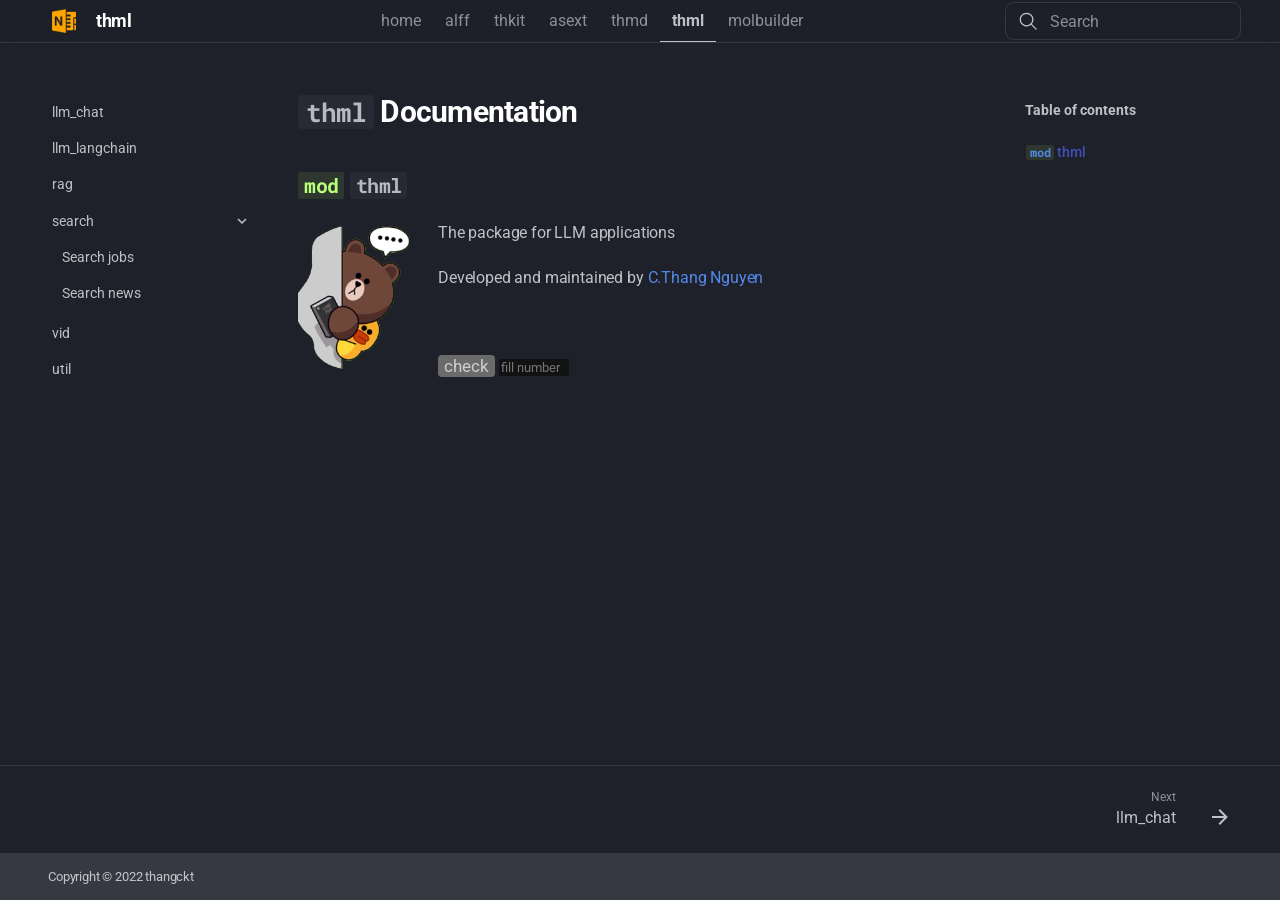
==== index.html @ b6071388 "Update from https://github.com/thangckt/thml/commit/d977ce6142d90b753c284e92c08d084bece132cd" ====
<!doctype html>
<html lang="en" class="no-js">
  <head>
    
      <meta charset="utf-8">
      <meta name="viewport" content="width=device-width,initial-scale=1">
      
      
        <meta name="author" content="C.Thang Nguyen">
      
      
      
      
        <link rel="next" href="llm_chat/">
      
      
        
      
      
      <link rel="icon" href="1images/one-note-128-o.png">
      <meta name="generator" content="mkdocs-1.6.1, mkdocs-materialx-10.1.0">
    
    
      
        <title>About - thml</title>
      
    
    
      <link rel="stylesheet" href="assets/stylesheets/main.faf979de.min.css">
      
        
        <link rel="stylesheet" href="assets/stylesheets/palette.204eaadb.min.css">
      
      


    
    
      
    
    
      
        
        
        <link rel="preconnect" href="https://fonts.gstatic.com" crossorigin>
        <link rel="stylesheet" href="https://fonts.googleapis.com/css?family=Roboto:300,300i,400,400i,700,700i%7CRoboto+Mono:400,400i,700,700i&display=fallback">
        <style>:root{--md-text-font:"Roboto";--md-code-font:"Roboto Mono"}</style>
      
    
    
      <link rel="stylesheet" href="assets/_mkdocstrings.css">
    
      <link rel="stylesheet" href="_extra_theme/css/full_width.css">
    
      <link rel="stylesheet" href="_extra_theme/css/font_size.css">
    
    <script>__md_scope=new URL(".",location),__md_hash=e=>[...e].reduce(((e,_)=>(e<<5)-e+_.charCodeAt(0)),0),__md_get=(e,_=localStorage,t=__md_scope)=>JSON.parse(_.getItem(t.pathname+"."+e)),__md_set=(e,_,t=localStorage,a=__md_scope)=>{try{t.setItem(a.pathname+"."+e,JSON.stringify(_))}catch(e){}}</script>
    
      
  


  
  

<script id="__analytics">function __md_analytics(){function e(){dataLayer.push(arguments)}window.dataLayer=window.dataLayer||[],e("js",new Date),e("config","G-QM7DWGY7ZT"),document.addEventListener("DOMContentLoaded",(function(){document.forms.search&&document.forms.search.query.addEventListener("blur",(function(){this.value&&e("event","search",{search_term:this.value})}));document$.subscribe((function(){var t=document.forms.feedback;if(void 0!==t)for(var a of t.querySelectorAll("[type=submit]"))a.addEventListener("click",(function(a){a.preventDefault();var n=document.location.pathname,d=this.getAttribute("data-md-value");e("event","feedback",{page:n,data:d}),t.firstElementChild.disabled=!0;var r=t.querySelector(".md-feedback__note [data-md-value='"+d+"']");r&&(r.hidden=!1)})),t.hidden=!1})),location$.subscribe((function(t){e("config","G-QM7DWGY7ZT",{page_path:t.pathname})}))}));var t=document.createElement("script");t.async=!0,t.src="https://www.googletagmanager.com/gtag/js?id=G-QM7DWGY7ZT",document.getElementById("__analytics").insertAdjacentElement("afterEnd",t)}</script>
  
    <script>"undefined"!=typeof __md_analytics&&__md_analytics()</script>
  

    
    
  </head>
  
  
  
  
    
    
    
    
    
    <body dir="ltr" data-md-color-scheme="slate" data-md-color-primary="indigo" data-md-color-accent="indigo" data-mx-topbar="glass">
  
    
    <input class="md-toggle" data-md-toggle="drawer" type="checkbox" id="__drawer" autocomplete="off">
    <input class="md-toggle" data-md-toggle="toc" type="checkbox" id="__toc" autocomplete="off">
    <input class="md-toggle" data-md-toggle="search" type="checkbox" id="__search" autocomplete="off">
    <label class="md-overlay" for="__drawer"></label>
    <label class="md-overlay" for="__toc"></label>
    <div data-md-component="skip">
      
        
        <a href="#thml-documentation" class="md-skip">
          Skip to content
        </a>
      
    </div>
    <div data-md-component="announce">
      
    </div>
    
    
      

  

<header class="md-header md-header--shadow" data-md-component="header">
  <nav class="md-header__inner md-grid" aria-label="Header">
    <a href="." title="thml" class="md-header__button md-logo" aria-label="thml" data-md-component="logo">
      
  <img src="1images/one-note-128-o.png" alt="logo">

    </a>
    <label class="md-header__button md-icon" for="__drawer">
      
      <svg xmlns="http://www.w3.org/2000/svg" viewBox="0 0 24 24"><path d="M3 6h18v2H3zm0 5h18v2H3zm0 5h18v2H3z"/></svg>
    </label>
    <div class="md-header__title" data-md-component="header-title">
      <div class="md-header__ellipsis">
        <div class="md-header__topic">
          <span class="md-ellipsis">
            thml
          </span>
        </div>
        <div class="md-header__topic" data-md-component="header-topic">
          <span class="md-ellipsis">
            
              About
            
          </span>
        </div>
      </div>
    </div>
    
      
<nav class="md-tabs" aria-label="Tabs" data-md-component="tabs">
  <div class="md-grid">
    <ul class="md-tabs__list">
      
        
  
  
  
  
    <li class="md-tabs__item">
      <a href="http://thangckt.github.io" class="md-tabs__link">
        
  
  
    
  
  home

      </a>
    </li>
  

      
        
  
  
  
  
    <li class="md-tabs__item">
      <a href="http://thangckt.github.io/alff_doc" class="md-tabs__link">
        
  
  
    
  
  alff

      </a>
    </li>
  

      
        
  
  
  
  
    <li class="md-tabs__item">
      <a href="http://thangckt.github.io/thkit_doc" class="md-tabs__link">
        
  
  
    
  
  thkit

      </a>
    </li>
  

      
        
  
  
  
  
    <li class="md-tabs__item">
      <a href="http://thangckt.github.io/asext" class="md-tabs__link">
        
  
  
    
  
  asext

      </a>
    </li>
  

      
        
  
  
  
  
    <li class="md-tabs__item">
      <a href="http://thangckt.github.io/thmd_doc" class="md-tabs__link">
        
  
  
    
  
  thmd

      </a>
    </li>
  

      
        
  
  
  
    
  
  
    
    
      <li class="md-tabs__item md-tabs__item--active">
        <a href="." class="md-tabs__link">
          
  
  
    
  
  thml

        </a>
      </li>
    
  

      
        
  
  
  
  
    <li class="md-tabs__item">
      <a href="http://thangckt.github.io/molbuilder" class="md-tabs__link">
        
  
  
    
  
  molbuilder

      </a>
    </li>
  

      
    </ul>
  </div>
</nav>
    
    
      
    
    
    
    
      
        
      
      
        <label class="md-header__button md-icon" for="__search">
          
          <svg xmlns="http://www.w3.org/2000/svg" viewBox="0 0 24 24"><path d="M10.25 2a8.25 8.25 0 0 1 6.34 13.53l5.69 5.69a.749.749 0 0 1-.326 1.275.75.75 0 0 1-.734-.215l-5.69-5.69A8.25 8.25 0 1 1 10.25 2M3.5 10.25a6.75 6.75 0 1 0 13.5 0 6.75 6.75 0 0 0-13.5 0"/></svg>
        </label>
        <div class="md-search" data-md-component="search" role="dialog">
  <label class="md-search__overlay" for="__search"></label>
  <div class="md-search__inner" role="search">
    <form class="md-search__form" name="search">
      <input type="text" class="md-search__input" name="query" aria-label="Search" placeholder="Search" autocapitalize="off" autocorrect="off" autocomplete="off" spellcheck="false" data-md-component="search-query" required>
      <label class="md-search__icon md-icon" for="__search">
        
        <svg xmlns="http://www.w3.org/2000/svg" viewBox="0 0 24 24"><path d="M10.25 2a8.25 8.25 0 0 1 6.34 13.53l5.69 5.69a.749.749 0 0 1-.326 1.275.75.75 0 0 1-.734-.215l-5.69-5.69A8.25 8.25 0 1 1 10.25 2M3.5 10.25a6.75 6.75 0 1 0 13.5 0 6.75 6.75 0 0 0-13.5 0"/></svg>
        
        <svg xmlns="http://www.w3.org/2000/svg" viewBox="0 0 24 24"><path d="M20 11v2H8l5.5 5.5-1.42 1.42L4.16 12l7.92-7.92L13.5 5.5 8 11z"/></svg>
      </label>
      <nav class="md-search__options" aria-label="Search">
        
        <button type="reset" class="md-search__icon md-icon" title="Clear" aria-label="Clear" tabindex="-1">
          
          <svg xmlns="http://www.w3.org/2000/svg" viewBox="0 0 24 24"><path d="M19 6.41 17.59 5 12 10.59 6.41 5 5 6.41 10.59 12 5 17.59 6.41 19 12 13.41 17.59 19 19 17.59 13.41 12z"/></svg>
        </button>
      </nav>
      
        <div class="md-search__suggest" data-md-component="search-suggest"></div>
      
    </form>
    <div class="md-search__output">
      <div class="md-search__scrollwrap" tabindex="0">
        <div class="md-search-result" data-md-component="search-result">
          <div class="md-search-result__meta">
            Initializing search
          </div>
          <ol class="md-search-result__list" role="presentation"></ol>
        </div>
      </div>
    </div>
  </div>
</div>
      
    
    
  </nav>
  
</header>
    
    <div class="md-container" data-md-component="container">
      
      
        
      
      <main class="md-main" data-md-component="main">
        <div class="md-main__inner md-grid">
          
            
              
              <div class="md-sidebar md-sidebar--primary" data-md-component="sidebar" data-md-type="navigation" >
                <div class="md-sidebar__scrollwrap">
                  <div class="md-sidebar__inner">
                    


  


<nav class="md-nav md-nav--primary md-nav--lifted" aria-label="Navigation" data-md-level="0">
  <label class="md-nav__title" for="__drawer">
    <a href="." title="thml" class="md-nav__button md-logo" aria-label="thml" data-md-component="logo">
      
  <img src="1images/one-note-128-o.png" alt="logo">

    </a>
    thml
  </label>
  
  <ul class="md-nav__list">
    
      
      
  
  
  
  
    <li class="md-nav__item">
      <a href="http://thangckt.github.io" class="md-nav__link">
        
  
  
  <span class="md-ellipsis">
    
  
    home
  

    
  </span>
  
  

      </a>
    </li>
  

    
      
      
  
  
  
  
    <li class="md-nav__item">
      <a href="http://thangckt.github.io/alff_doc" class="md-nav__link">
        
  
  
  <span class="md-ellipsis">
    
  
    alff
  

    
  </span>
  
  

      </a>
    </li>
  

    
      
      
  
  
  
  
    <li class="md-nav__item">
      <a href="http://thangckt.github.io/thkit_doc" class="md-nav__link">
        
  
  
  <span class="md-ellipsis">
    
  
    thkit
  

    
  </span>
  
  

      </a>
    </li>
  

    
      
      
  
  
  
  
    <li class="md-nav__item">
      <a href="http://thangckt.github.io/asext" class="md-nav__link">
        
  
  
  <span class="md-ellipsis">
    
  
    asext
  

    
  </span>
  
  

      </a>
    </li>
  

    
      
      
  
  
  
  
    <li class="md-nav__item">
      <a href="http://thangckt.github.io/thmd_doc" class="md-nav__link">
        
  
  
  <span class="md-ellipsis">
    
  
    thmd
  

    
  </span>
  
  

      </a>
    </li>
  

    
      
      
  
  
    
  
  
  
    
    
      
        
          
        
      
        
      
        
      
        
      
        
      
        
      
        
      
    
    
    
      
        
        
      
      
    
    
    <li class="md-nav__item md-nav__item--active md-nav__item--section md-nav__item--nested">
      
        
        
        <input class="md-nav__toggle md-toggle " type="checkbox" id="__nav_6" checked>
        
          
          <div class="md-nav__link md-nav__container">
            <a href="." class="md-nav__link md-nav__link--active">
              
  
  
  <span class="md-ellipsis">
    
  
    thml
  

    
  </span>
  
  

            </a>
            
              
              <label class="md-nav__link md-nav__link--active" for="__nav_6" id="__nav_6_label" tabindex="">
                <span class="md-nav__icon md-icon"></span>
              </label>
            
          </div>
        
        <nav class="md-nav" data-md-level="1" aria-labelledby="__nav_6_label" aria-expanded="true">
          <label class="md-nav__title" for="__nav_6">
            <span class="md-nav__icon md-icon"></span>
            
  
    thml
  

          </label>
          <ul class="md-nav__list">
            
              
            
              
                
  
  
  
  
    <li class="md-nav__item">
      <a href="llm_chat/" class="md-nav__link">
        
  
  
  <span class="md-ellipsis">
    
  
    llm_chat
  

    
  </span>
  
  

      </a>
    </li>
  

              
            
              
                
  
  
  
  
    <li class="md-nav__item">
      <a href="llm_langchain/" class="md-nav__link">
        
  
  
  <span class="md-ellipsis">
    
  
    llm_langchain
  

    
  </span>
  
  

      </a>
    </li>
  

              
            
              
                
  
  
  
  
    <li class="md-nav__item">
      <a href="rag/" class="md-nav__link">
        
  
  
  <span class="md-ellipsis">
    
  
    rag
  

    
  </span>
  
  

      </a>
    </li>
  

              
            
              
                
  
  
  
  
    
    
      
        
      
        
      
    
    
    
      
      
    
    
    <li class="md-nav__item md-nav__item--nested">
      
        
        
          
        
        <input class="md-nav__toggle md-toggle md-toggle--indeterminate" type="checkbox" id="__nav_6_5" >
        
          
          <label class="md-nav__link" for="__nav_6_5" id="__nav_6_5_label" tabindex="0">
            
  
  
  <span class="md-ellipsis">
    
  
    search
  

    
  </span>
  
  

            <span class="md-nav__icon md-icon"></span>
          </label>
        
        <nav class="md-nav" data-md-level="2" aria-labelledby="__nav_6_5_label" aria-expanded="false">
          <label class="md-nav__title" for="__nav_6_5">
            <span class="md-nav__icon md-icon"></span>
            
  
    search
  

          </label>
          <ul class="md-nav__list">
            
              
                
  
  
  
  
    <li class="md-nav__item">
      <a href="search_jobs/" class="md-nav__link">
        
  
  
  <span class="md-ellipsis">
    
  
    Search jobs
  

    
  </span>
  
  

      </a>
    </li>
  

              
            
              
                
  
  
  
  
    <li class="md-nav__item">
      <a href="search_news/" class="md-nav__link">
        
  
  
  <span class="md-ellipsis">
    
  
    Search news
  

    
  </span>
  
  

      </a>
    </li>
  

              
            
          </ul>
        </nav>
      
    </li>
  

              
            
              
                
  
  
  
  
    <li class="md-nav__item">
      <a href="vid/" class="md-nav__link">
        
  
  
  <span class="md-ellipsis">
    
  
    vid
  

    
  </span>
  
  

      </a>
    </li>
  

              
            
              
                
  
  
  
  
    <li class="md-nav__item">
      <a href="util/" class="md-nav__link">
        
  
  
  <span class="md-ellipsis">
    
  
    util
  

    
  </span>
  
  

      </a>
    </li>
  

              
            
          </ul>
        </nav>
      
    </li>
  

    
      
      
  
  
  
  
    <li class="md-nav__item">
      <a href="http://thangckt.github.io/molbuilder" class="md-nav__link">
        
  
  
  <span class="md-ellipsis">
    
  
    molbuilder
  

    
  </span>
  
  

      </a>
    </li>
  

    
  </ul>
</nav>
                  </div>
                </div>
              </div>
            
            
              
              <div class="md-sidebar md-sidebar--secondary" data-md-component="sidebar" data-md-type="toc" >
                <div class="md-sidebar__scrollwrap">
                  <div class="md-sidebar__inner">
                    

<nav class="md-nav md-nav--secondary" aria-label="Table of contents">
  
  
  
    
  
  
    <label class="md-nav__title" for="__toc">
      <span class="md-nav__icon md-icon"></span>
      Table of contents
    </label>
    <ul class="md-nav__list" data-md-component="toc">
      
        <li class="md-nav__item">
  <a href="#thml" class="md-nav__link">
    <span class="md-ellipsis">
      
        <code class="doc-symbol doc-symbol-toc doc-symbol-module"></code>&nbsp;thml
      
    </span>
  </a>
  
</li>
      
    </ul>
  
</nav>
                  </div>
                </div>
              </div>
            
          
          
            <div class="md-content" data-md-component="content">
              
              <article class="md-content__inner md-typeset">
                
                  



<h1 id="thml-documentation"><code>thml</code> Documentation<a class="headerlink" href="#thml-documentation" title="Permanent link">¤</a></h1>


<div class="doc doc-object doc-module">



<h2 id="thml" class="doc doc-heading">
<code class="doc-symbol doc-symbol-heading doc-symbol-module"></code>            <code>thml</code>


<a href="#thml" class="headerlink" title="Permanent link">¤</a></h2>

    <div class="doc doc-contents first">

        <p><img src="./1images/bear_line.png" style="float: left; margin-right: 20px" width="120" /></p>
<p>The package for LLM applications</p>
<p>Developed and maintained by <a href="https://thangckt.github.io">C.Thang Nguyen</a></p>

          














<div class="doc doc-children">












  </div>

    </div>

</div><p><br></p>
<!-- Visitor -->
<p><input type="submit" value="check" onclick="showElement()" style="font-size:13pt; border-radius:4px;cursor: pointer;" >
<input type="text" id="secret_number" style="width: 70px" required placeholder="fill number"></p>
<div id="visitor" style="display:none;">
  <p align="center">
    <a href="https://info.flagcounter.com/ucn2"><img src="https://s01.flagcounter.com/count2/ucn2/bg_FFFFFF/txt_000000/border_CCCCCC/columns_4/maxflags_20/viewers_3/labels_1/pageviews_0/flags_0/percent_0/" alt="Flag Counter" border="0"></a>
  </p>
</div>

<script>
  function showElement(){
    var secretNumber = document.getElementById("secret_number").value;
    if (secretNumber == 5) {
      document.getElementById("visitor").style.display = "block";
    }
  }
</script>


  




                
              </article>
            </div>
          
          
<script>var target=document.getElementById(location.hash.slice(1));target&&target.name&&(target.checked=target.name.startsWith("__tabbed_"))</script>
        </div>
          <div class="md-top" data-md-component="top" hidden>
  <div class="md-top__center">
    <button type="button" class="md-top__button md-top__button--main" data-md-action="top">
      
      <svg xmlns="http://www.w3.org/2000/svg" viewBox="0 0 24 24"><path d="M13 20h-2V8l-5.5 5.5-1.42-1.42L12 4.16l7.92 7.92-1.42 1.42L13 8z"/></svg>
      <span>Back to top</span>
    </button>
    
      
      
      <label class="md-top__button md-top__side md-top__side--nav" for="__drawer" >
        <svg xmlns="http://www.w3.org/2000/svg" viewBox="0 0 24 24"><path d="M20 4H4a2 2 0 0 0-2 2v12a2 2 0 0 0 2 2h16a2 2 0 0 0 2-2V6a2 2 0 0 0-2-2m0 14H9V6h11Z"/></svg>
      </label>
    
    
      
      
      <label class="md-top__button md-top__side md-top__side--toc" for="__toc" >
        <svg xmlns="http://www.w3.org/2000/svg" viewBox="0 0 24 24"><path d="M20 4H4a2 2 0 0 0-2 2v12a2 2 0 0 0 2 2h16a2 2 0 0 0 2-2V6a2 2 0 0 0-2-2m-5 14H4V6h11Z"/></svg>
      </label>
    
  </div>
</div>
      </main>
      
        <footer class="md-footer">
  
    
      
      <nav class="md-footer__inner md-grid" aria-label="Footer" >
        
        
          
          <a href="llm_chat/" class="md-footer__link md-footer__link--next" aria-label="Next: llm_chat">
            <div class="md-footer__title">
              <span class="md-footer__direction">
                Next
              </span>
              <div class="md-ellipsis">
                llm_chat
              </div>
            </div>
            <div class="md-footer__button md-icon">
              
              <svg xmlns="http://www.w3.org/2000/svg" viewBox="0 0 24 24"><path d="M4 11v2h12l-5.5 5.5 1.42 1.42L19.84 12l-7.92-7.92L10.5 5.5 16 11z"/></svg>
            </div>
          </a>
        
      </nav>
    
  
  <div class="md-footer-meta md-typeset">
    <div class="md-footer-meta__inner md-grid">
      <div class="md-copyright">
  
    <div class="md-copyright__highlight">
      Copyright &copy; 2022 <a href="https://thangckt.github.io">thangckt</a>
    </div>
  
  
</div>
      
    </div>
  </div>
</footer>
      
    </div>
    <div class="md-dialog" data-md-component="dialog">
      <div class="md-dialog__inner md-typeset"></div>
    </div>
    
    
    
      
      
      <script id="__config" type="application/json">{"annotate": null, "base": ".", "features": ["content.code.annotate", "content.code.copy", "navigation.expand", "navigation.indexes", "navigation.tracking", "navigation.top", "search.suggest", "content.action.edit", "navigation.footer", "toc.follow", "navigation.tabs", "navigation.tabs.sticky", "navigation.tabs.header"], "search": "assets/javascripts/workers/search.7a47a382.min.js", "tags": null, "translations": {"clipboard.copied": "Copied to clipboard", "clipboard.copy": "Copy to clipboard", "search.result.more.one": "1 more on this page", "search.result.more.other": "# more on this page", "search.result.none": "No matching documents", "search.result.one": "1 matching document", "search.result.other": "# matching documents", "search.result.placeholder": "Type to start searching", "search.result.term.missing": "Missing", "select.version": "Select version"}, "version": null}</script>
    
    
      <script src="assets/javascripts/bundle.39a7bf02.min.js"></script>
      
        <script src="1thang_js/page_logVisitor.js"></script>
      
    
  </body>
</html>
---- assets/stylesheets/main.faf979de.min.css ----
@charset "UTF-8";html{-webkit-text-size-adjust:none;-moz-text-size-adjust:none;text-size-adjust:none;box-sizing:border-box}*,:after,:before{box-sizing:inherit}@media (prefers-reduced-motion){*,:after,:before{transition:none!important}}body{margin:0}a,button,input,label{-webkit-tap-highlight-color:transparent}a{color:inherit;text-decoration:none}hr{border:0;box-sizing:initial;display:block;height:.05rem;overflow:visible;padding:0}small{font-size:80%}sub,sup{line-height:1em}img{border-style:none}table{border-collapse:initial;border-spacing:0}td,th{font-weight:400;vertical-align:top}button{background:#0000;border:0;font-family:inherit;font-size:inherit;margin:0;padding:0}input{border:0;outline:none}:root{--md-primary-fg-color:#4051b5;--md-primary-fg-color--transparent:#4051b51a;--md-primary-fg-color--light:#5d6cc0;--md-primary-fg-color--dark:#303fa1;--md-primary-bg-color:#fff;--md-primary-bg-color--light:#ffffffb3;--md-accent-fg-color:#526cfe;--md-accent-fg-color--transparent:#526cfe1a;--md-accent-bg-color:#fff;--md-accent-bg-color--light:#ffffffb3}[data-md-color-scheme]{--mx-topbar-bg:var(--md-default-bg-color--light);--mx-topbar-fg:var(--md-default-fg-color);--mx-topbar-fg-muted:var(--md-default-fg-color--light);--mx-topbar-backdrop-filter:blur(px2rem(8px));--mx-tabs-active-underline:var(--md-default-fg-color);--mx-search-outline:var(--md-default-fg-color--lightest);--mx-search-hover-bg:#0003}[data-mx-topbar=primary]{--mx-topbar-bg:var(--md-primary-fg-color);--mx-topbar-fg:var(--md-primary-bg-color);--mx-topbar-fg-muted:var(--mx-topbar-fg);--mx-topbar-backdrop-filter:none;--mx-tabs-active-underline:#0000;--mx-search-outline:var(--mx-topbar-fg);--mx-search-hover-bg:var(--mx-topbar-fg)}@supports (color:color-mix(in srgb,black,white)){[data-mx-topbar=primary]{--mx-topbar-bg:color-mix(in srgb,var(--md-primary-fg-color) 80%,var(--md-default-bg-color));--mx-topbar-fg-muted:color-mix(in srgb,var(--mx-topbar-fg) 72%,#0000);--mx-search-outline:color-mix(in srgb,var(--mx-topbar-fg) 22%,#0000);--mx-search-hover-bg:color-mix(in srgb,var(--mx-topbar-fg) 16%,#0000)}}[data-mx-topbar=accent]{--mx-topbar-bg:var(--md-accent-fg-color);--mx-topbar-fg:var(--md-accent-bg-color);--mx-topbar-fg-muted:var(--mx-topbar-fg);--mx-topbar-backdrop-filter:none;--mx-tabs-active-underline:#0000;--mx-search-outline:var(--mx-topbar-fg);--mx-search-hover-bg:var(--mx-topbar-fg)}@supports (color:color-mix(in srgb,black,white)){[data-mx-topbar=accent]{--mx-topbar-bg:color-mix(in srgb,var(--md-accent-fg-color) 80%,var(--md-default-bg-color));--mx-topbar-fg-muted:color-mix(in srgb,var(--mx-topbar-fg) 72%,#0000);--mx-search-outline:color-mix(in srgb,var(--mx-topbar-fg) 22%,#0000);--mx-search-hover-bg:color-mix(in srgb,var(--mx-topbar-fg) 16%,#0000)}}[data-md-color-scheme=default]{color-scheme:light}[data-md-color-scheme=default] img[src$="#gh-dark-mode-only"],[data-md-color-scheme=default] img[src$="#only-dark"]{display:none}:root,[data-md-color-scheme=default]{--md-hue:225deg;--md-default-fg-color:#000000de;--md-default-fg-color--light:#0000008c;--md-default-fg-color--lighter:#00000052;--md-default-fg-color--lightest:#0000000d;--md-default-bg-color:#fff;--md-default-bg-color--light:#ffffffb3;--md-default-bg-color--lighter:#ffffff4d;--md-default-bg-color--lightest:#ffffff1f;--md-default-fg-color--quote:#0000001a;--md-code-fg-color:#36464e;--md-code-bg-color:#f5f5f5;--md-code-bg-color--light:#f5f5f5b3;--md-code-bg-color--lighter:#f5f5f54d;--md-code-hl-color:#4287ff;--md-code-hl-color--light:#4287ff1a;--md-code-hl-number-color:#d52a2a;--md-code-hl-special-color:#db1457;--md-code-hl-function-color:#a846b9;--md-code-hl-constant-color:#6e59d9;--md-code-hl-keyword-color:#3f6ec6;--md-code-hl-string-color:#1c7d4d;--md-code-hl-name-color:var(--md-code-fg-color);--md-code-hl-operator-color:var(--md-default-fg-color--light);--md-code-hl-punctuation-color:var(--md-default-fg-color--light);--md-code-hl-comment-color:var(--md-default-fg-color--light);--md-code-hl-generic-color:var(--md-default-fg-color--light);--md-code-hl-variable-color:var(--md-default-fg-color--light);--md-typeset-color:var(--md-default-fg-color);--md-typeset-a-color:var(--md-primary-fg-color);--md-typeset-del-color:#f5503d26;--md-typeset-ins-color:#0bd57026;--md-typeset-kbd-color:#fafafa;--md-typeset-kbd-accent-color:#fff;--md-typeset-kbd-border-color:#b8b8b8;--md-typeset-mark-color:#ffff0080;--md-typeset-table-color:#0000001f;--md-typeset-table-color--light:#0000000f;--md-typeset-table-row-color:#00000008;--md-admonition-fg-color:var(--md-default-fg-color);--md-admonition-bg-color:var(--md-default-bg-color);--md-warning-fg-color:#000000de;--md-warning-bg-color:#ff9;--md-shadow-z1:0 0.1rem 0.3rem #0000000d,0 0 0.05rem #0003;--md-shadow-z2:0 0.2rem 0.5rem #0000001a,0 0 0.05rem #00000040;--md-shadow-z3:0 0.2rem 0.5rem #0003,0 0 0.05rem #00000059;--color-foreground:0 0 0;--color-background:255 255 255;--color-background-subtle:240 240 240;--color-backdrop:255 255 255}.md-icon svg{fill:currentcolor;display:block;height:1.2rem;width:1.2rem}body{-webkit-font-smoothing:antialiased;-moz-osx-font-smoothing:grayscale;--md-text-font-family:var(--md-text-font,_),-apple-system,BlinkMacSystemFont,Helvetica,Arial,sans-serif;--md-code-font-family:var(--md-code-font,_),SFMono-Regular,Consolas,Menlo,monospace}aside,body,input{font-feature-settings:"kern","liga";color:var(--md-typeset-color);font-family:var(--md-text-font-family)}code,kbd,pre{font-feature-settings:"kern";font-family:var(--md-code-font-family)}:root{--md-typeset-table-sort-icon:url('data:image/svg+xml;charset=utf-8,<svg xmlns="http://www.w3.org/2000/svg" viewBox="0 0 24 24"><path d="m18 21-4-4h3V7h-3l4-4 4 4h-3v10h3M2 19v-2h10v2M2 13v-2h7v2M2 7V5h4v2z"/></svg>');--md-typeset-table-sort-icon--asc:url('data:image/svg+xml;charset=utf-8,<svg xmlns="http://www.w3.org/2000/svg" viewBox="0 0 24 24"><path d="M19 17h3l-4 4-4-4h3V3h2M2 17h10v2H2M6 5v2H2V5m0 6h7v2H2z"/></svg>');--md-typeset-table-sort-icon--desc:url('data:image/svg+xml;charset=utf-8,<svg xmlns="http://www.w3.org/2000/svg" viewBox="0 0 24 24"><path d="M19 7h3l-4-4-4 4h3v14h2M2 17h10v2H2M6 5v2H2V5m0 6h7v2H2z"/></svg>');--md-typeset-preview-icon:url('data:image/svg+xml;charset=utf-8,<svg xmlns="http://www.w3.org/2000/svg" viewBox="0 0 24 24"><path d="M11 1.07C7.05 1.56 4 4.92 4 9h7m-7 6a8 8 0 0 0 8 8 8 8 0 0 0 8-8v-4H4m9-9.93V9h7c0-4.08-3.06-7.44-7-7.93"/></svg>')}.md-typeset{-webkit-print-color-adjust:exact;color-adjust:exact;font-size:.8rem;letter-spacing:-.01em;line-height:1.8;overflow-wrap:break-word}@media print{.md-typeset{font-size:.68rem}}.md-typeset blockquote,.md-typeset dl,.md-typeset figure,.md-typeset ol,.md-typeset pre,.md-typeset ul{margin-bottom:1em;margin-top:1em}.md-typeset h1{color:var(--md-default-fg-color);font-size:1.875em;line-height:1.3;margin:0 0 1.25em}.md-typeset h1,.md-typeset h2{font-weight:700;letter-spacing:-.025em}.md-typeset h2{font-size:1.5em;line-height:1.4;margin:1.6em 0 .64em}.md-typeset h3{font-size:1.25em;font-weight:700;letter-spacing:-.01em;line-height:1.5;margin:1.6em 0 .8em}.md-typeset h2+h3{margin-top:.8em}.md-typeset h4{font-weight:700;letter-spacing:-.01em;margin:1em 0}.md-typeset h5,.md-typeset h6{color:var(--md-default-fg-color--light);font-size:.8em;font-weight:700;letter-spacing:-.01em;margin:1.25em 0}.md-typeset h5{text-transform:uppercase}.md-typeset h5 code{text-transform:none}.md-typeset hr{border-bottom:.05rem solid var(--md-default-fg-color--lightest);display:flow-root;margin:1.5em 0}.md-typeset a{color:var(--md-typeset-a-color);word-break:break-word}.md-typeset a,.md-typeset a:before{transition:color 125ms}.md-typeset a:focus,.md-typeset a:hover{color:var(--md-accent-fg-color);text-decoration:underline}.md-typeset a:focus code,.md-typeset a:hover code{background-color:var(--md-accent-fg-color--transparent);color:var(--md-accent-fg-color)}.md-typeset a code{color:var(--md-typeset-a-color)}.md-typeset a.focus-visible{outline-color:var(--md-accent-fg-color);outline-offset:.2rem}.md-typeset code,.md-typeset kbd,.md-typeset pre{color:var(--md-code-fg-color);direction:ltr;font-variant-ligatures:none;transition:background-color 125ms}@media print{.md-typeset code,.md-typeset kbd,.md-typeset pre{white-space:pre-wrap}}.md-typeset code{background-color:var(--md-code-bg-color);border-radius:.2rem;-webkit-box-decoration-break:clone;box-decoration-break:clone;font-size:.85em;padding:0 .2941176471em;transition:color 125ms,background-color 125ms;word-break:break-word}.md-typeset code:not(.focus-visible){-webkit-tap-highlight-color:transparent;outline:none}.md-typeset pre{display:flow-root;line-height:1.4;position:relative}.md-typeset pre>code{border-radius:.4rem;-webkit-box-decoration-break:slice;box-decoration-break:slice;box-shadow:none;display:block;margin:0;outline-color:var(--md-accent-fg-color);overflow:auto;padding:.7720588235em 1.1764705882em;scrollbar-color:var(--md-default-fg-color--lighter) #0000;scrollbar-width:thin;touch-action:auto;word-break:normal}.md-typeset pre>code:hover{scrollbar-color:var(--md-accent-fg-color) #0000}.md-typeset pre>code::-webkit-scrollbar{height:.2rem;width:.2rem}.md-typeset pre>code::-webkit-scrollbar-thumb{background-color:var(--md-default-fg-color--lighter)}.md-typeset pre>code::-webkit-scrollbar-thumb:hover{background-color:var(--md-accent-fg-color)}.md-typeset kbd{border-radius:.2rem;box-shadow:0 0 0 .05rem var(--md-typeset-kbd-border-color),0 .15rem 0 var(--md-typeset-kbd-border-color);color:var(--md-default-fg-color);display:inline-block;font-size:.75em;padding:0 .6666666667em;vertical-align:text-top;word-break:break-word}.md-typeset mark{background-color:var(--md-typeset-mark-color);-webkit-box-decoration-break:clone;box-decoration-break:clone;color:inherit;word-break:break-word}.md-typeset abbr{border-bottom:.05rem dotted var(--md-default-fg-color--light);cursor:help;text-decoration:none}.md-typeset [data-preview]{position:relative}[dir=ltr] .md-typeset [data-preview]:after{margin-left:.125em}[dir=rtl] .md-typeset [data-preview]:after{margin-right:.125em}.md-typeset [data-preview]:after{background-color:currentcolor;content:"";display:inline-block;height:.8em;-webkit-mask-image:var(--md-typeset-preview-icon);mask-image:var(--md-typeset-preview-icon);-webkit-mask-repeat:no-repeat;mask-repeat:no-repeat;-webkit-mask-size:contain;mask-size:contain;transition:background-color 125ms;vertical-align:text-top;width:.8em}.md-typeset small{opacity:.75}[dir=ltr] .md-typeset sub,[dir=ltr] .md-typeset sup{margin-left:.078125em}[dir=rtl] .md-typeset sub,[dir=rtl] .md-typeset sup{margin-right:.078125em}[dir=ltr] .md-typeset blockquote{padding-left:.6rem}[dir=rtl] .md-typeset blockquote{padding-right:.6rem}[dir=ltr] .md-typeset blockquote{border-left:.2rem solid var(--md-default-fg-color--quote)}[dir=rtl] .md-typeset blockquote{border-right:.2rem solid var(--md-default-fg-color--quote)}.md-typeset blockquote{color:var(--md-default-fg-color--light);font-size:.7rem;margin-left:0;margin-right:0}.md-typeset ul{list-style-type:disc}.md-typeset ul[type]{list-style-type:revert-layer}[dir=ltr] .md-typeset ol,[dir=ltr] .md-typeset ul{margin-left:.625em}[dir=rtl] .md-typeset ol,[dir=rtl] .md-typeset ul{margin-right:.625em}.md-typeset ol,.md-typeset ul{padding:0}.md-typeset ol:not([hidden]),.md-typeset ul:not([hidden]){display:flow-root}.md-typeset ol ol,.md-typeset ul ol{list-style-type:lower-alpha}.md-typeset ol ol ol,.md-typeset ul ol ol{list-style-type:lower-roman}.md-typeset ol ol ol ol,.md-typeset ul ol ol ol{list-style-type:upper-alpha}.md-typeset ol ol ol ol ol,.md-typeset ul ol ol ol ol{list-style-type:upper-roman}.md-typeset ol[type],.md-typeset ul[type]{list-style-type:revert-layer}[dir=ltr] .md-typeset ol li,[dir=ltr] .md-typeset ul li{margin-left:1.25em}[dir=rtl] .md-typeset ol li,[dir=rtl] .md-typeset ul li{margin-right:1.25em}.md-typeset ol li,.md-typeset ul li{margin-bottom:.5em}.md-typeset ol li blockquote,.md-typeset ol li p,.md-typeset ul li blockquote,.md-typeset ul li p{margin:.5em 0}.md-typeset ol li:last-child,.md-typeset ul li:last-child{margin-bottom:0}[dir=ltr] .md-typeset ol li ol,[dir=ltr] .md-typeset ol li ul,[dir=ltr] .md-typeset ul li ol,[dir=ltr] .md-typeset ul li ul{margin-left:.625em}[dir=rtl] .md-typeset ol li ol,[dir=rtl] .md-typeset ol li ul,[dir=rtl] .md-typeset ul li ol,[dir=rtl] .md-typeset ul li ul{margin-right:.625em}.md-typeset ol li ol,.md-typeset ol li ul,.md-typeset ul li ol,.md-typeset ul li ul{margin-bottom:.5em;margin-top:.5em}[dir=ltr] .md-typeset dd{margin-left:1.875em}[dir=rtl] .md-typeset dd{margin-right:1.875em}.md-typeset dd{margin-bottom:1.5em;margin-top:1em}.md-typeset img,.md-typeset svg,.md-typeset video{height:auto;max-width:100%}.md-typeset img[align=left]{margin:1em 1em 1em 0}.md-typeset img[align=right]{margin:1em 0 1em 1em}.md-typeset img[align]:only-child{margin-top:0}.md-typeset figure{display:flow-root;margin:1em auto;max-width:100%;text-align:center;width:fit-content}.md-typeset figure img{display:block;margin:0 auto}.md-typeset figcaption{font-style:italic;margin:1em auto;max-width:24rem}.md-typeset iframe{max-width:100%}.md-typeset table:not([class]){background-color:var(--md-default-bg-color);border:.05rem solid var(--md-typeset-table-color);border-radius:.1rem;display:inline-block;font-size:.64rem;max-width:100%;overflow:auto;touch-action:auto}@media print{.md-typeset table:not([class]){display:table}}.md-typeset table:not([class])+*{margin-top:1.5em}.md-typeset table:not([class]) td>:first-child,.md-typeset table:not([class]) th>:first-child{margin-top:0}.md-typeset table:not([class]) td>:last-child,.md-typeset table:not([class]) th>:last-child{margin-bottom:0}.md-typeset table:not([class]) td:not([align]),.md-typeset table:not([class]) th:not([align]){text-align:left}[dir=rtl] .md-typeset table:not([class]) td:not([align]),[dir=rtl] .md-typeset table:not([class]) th:not([align]){text-align:right}.md-typeset table:not([class]) th{font-weight:700;min-width:5rem;padding:.9375em 1.25em;vertical-align:top}.md-typeset table:not([class]) td{border-top:.05rem solid var(--md-typeset-table-color);padding:.9375em 1.25em;vertical-align:top}.md-typeset table:not([class]) tbody tr{transition:background-color 125ms}.md-typeset table:not([class]) tbody tr:nth-of-type(odd){background-color:var(--md-typeset-table-row-color)}.md-typeset table:not([class]) tbody tr:hover{background-color:var(--md-typeset-table-color--light);box-shadow:0 .05rem 0 var(--md-default-bg-color) inset}.md-typeset table:not([class]) a{word-break:normal}.md-typeset table th[role=columnheader]{cursor:pointer}[dir=ltr] .md-typeset table th[role=columnheader]:after{margin-left:.5em}[dir=rtl] .md-typeset table th[role=columnheader]:after{margin-right:.5em}.md-typeset table th[role=columnheader]:after{content:"";display:inline-block;height:1.2em;-webkit-mask-image:var(--md-typeset-table-sort-icon);mask-image:var(--md-typeset-table-sort-icon);-webkit-mask-repeat:no-repeat;mask-repeat:no-repeat;-webkit-mask-size:contain;mask-size:contain;transition:background-color 125ms;vertical-align:text-bottom;width:1.2em}.md-typeset table th[role=columnheader]:hover:after{background-color:var(--md-default-fg-color--lighter)}.md-typeset table th[role=columnheader][aria-sort=ascending]:after{background-color:var(--md-default-fg-color--light);-webkit-mask-image:var(--md-typeset-table-sort-icon--asc);mask-image:var(--md-typeset-table-sort-icon--asc)}.md-typeset table th[role=columnheader][aria-sort=descending]:after{background-color:var(--md-default-fg-color--light);-webkit-mask-image:var(--md-typeset-table-sort-icon--desc);mask-image:var(--md-typeset-table-sort-icon--desc)}.md-typeset__scrollwrap{margin:1em -.8rem;overflow-x:auto;touch-action:auto}.md-typeset__table{display:inline-block;margin-bottom:.5em;padding:0 .8rem}@media print{.md-typeset__table{display:block}}html .md-typeset__table table{display:table;margin:0;overflow:hidden;width:100%}@media screen and (max-width:44.984375em){.md-content__inner>pre{margin:1em -.8rem}.md-content__inner>pre code{border-radius:0}}.md-typeset .md-author{border-radius:100%;display:block;flex-shrink:0;height:1.6rem;overflow:hidden;position:relative;transition:color 125ms,transform 125ms;width:1.6rem}.md-typeset .md-author img{display:block}.md-typeset .md-author--more{background:var(--md-default-fg-color--lightest);color:var(--md-default-fg-color--lighter);font-size:.6rem;font-weight:700;line-height:1.6rem;text-align:center}.md-typeset .md-author--long{height:2.4rem;width:2.4rem}.md-typeset a.md-author{transform:scale(1)}.md-typeset a.md-author img{border-radius:100%;filter:grayscale(100%) opacity(75%);transition:filter 125ms}.md-typeset a.md-author:focus,.md-typeset a.md-author:hover{transform:scale(1.1);z-index:1}.md-typeset a.md-author:focus img,.md-typeset a.md-author:hover img{filter:grayscale(0)}.md-banner{background-color:var(--md-accent-fg-color--transparent);color:var(--md-default-fg-color);overflow:auto}@media print{.md-banner{display:none}}.md-banner--warning{background-color:var(--md-warning-bg-color);color:var(--md-warning-fg-color)}.md-banner__inner{font-size:.7rem;margin:.6rem auto;padding:0 .8rem}[dir=ltr] .md-banner__button{float:right}[dir=rtl] .md-banner__button{float:left}.md-banner__button{color:inherit;cursor:pointer;transition:opacity .25s}.no-js .md-banner__button{display:none}.md-banner__button:hover{opacity:.7}html{font-size:125%;height:100%;overflow-x:hidden}@media screen and (min-width:100em){html{font-size:137.5%}}@media screen and (min-width:125em){html{font-size:150%}}body{background-color:var(--md-default-bg-color);display:flex;flex-direction:column;font-size:.5rem;min-height:100dvh;position:relative;width:100%}@media print{body{display:block}}@media screen and (max-width:59.984375em){body[data-md-scrolllock]{position:fixed}}@media (hover:none) and (pointer:coarse){.md-search__scrollwrap,.md-sidebar__scrollwrap{overscroll-behavior:contain}}.md-grid{margin-left:auto;margin-right:auto;max-width:61rem}.md-container{display:flex;flex-direction:column;flex-grow:1}@media print{.md-container{display:block}}.md-main{flex-grow:1}.md-main__inner{display:flex;height:100%;margin-top:1.5rem}.md-ellipsis{overflow:hidden;text-overflow:ellipsis}.md-toggle{display:none}.md-option{height:0;opacity:0;position:absolute;width:0}.md-option:checked+label:not([hidden]){display:block}.md-option.focus-visible+label{outline-color:var(--md-accent-fg-color);outline-style:auto}.md-skip{background-color:var(--md-default-fg-color);border-radius:.1rem;color:var(--md-default-bg-color);font-size:.64rem;margin:.5rem;opacity:0;outline-color:var(--md-accent-fg-color);padding:.3rem .5rem;position:fixed;transform:translateY(.4rem);z-index:-1}.md-skip:focus{opacity:1;transform:translateY(0);transition:transform .25s cubic-bezier(.4,0,.2,1),opacity 175ms 75ms;z-index:10}@page{margin:25mm}:root{--md-clipboard-icon:url('data:image/svg+xml;charset=utf-8,<svg xmlns="http://www.w3.org/2000/svg" viewBox="0 0 24 24"><path d="M19 21H8V7h11m0-2H8a2 2 0 0 0-2 2v14a2 2 0 0 0 2 2h11a2 2 0 0 0 2-2V7a2 2 0 0 0-2-2m-3-4H4a2 2 0 0 0-2 2v14h2V3h12z"/></svg>')}.md-clipboard{border-radius:.4rem;color:var(--md-default-fg-color--lightest);cursor:pointer;height:1.5em;outline-color:var(--md-accent-fg-color);outline-offset:.1rem;transition:color .25s;width:1.5em;z-index:1}@media print{.md-clipboard{display:none}}.md-clipboard:not(.focus-visible){-webkit-tap-highlight-color:transparent;outline:none}:hover>.md-clipboard{color:var(--md-default-fg-color--light)}.md-clipboard:focus,.md-clipboard:hover{color:var(--md-accent-fg-color)}.md-clipboard:after{background-color:currentcolor;content:"";display:block;height:1.125em;margin:0 auto;-webkit-mask-image:var(--md-clipboard-icon);mask-image:var(--md-clipboard-icon);-webkit-mask-position:center;mask-position:center;-webkit-mask-repeat:no-repeat;mask-repeat:no-repeat;-webkit-mask-size:contain;mask-size:contain;width:1.125em}.md-clipboard--inline{cursor:pointer}.md-clipboard--inline code{transition:color .25s,background-color .25s}.md-clipboard--inline:focus code,.md-clipboard--inline:hover code{background-color:var(--md-accent-fg-color--transparent);color:var(--md-accent-fg-color)}:root{--md-code-select-icon:url('data:image/svg+xml;charset=utf-8,<svg xmlns="http://www.w3.org/2000/svg" viewBox="0 0 24 24"><path d="M19 19h-4v2h4c1.1 0 2-.9 2-2v-4h-2m0-12h-4v2h4v4h2V5c0-1.1-.9-2-2-2M5 5h4V3H5c-1.1 0-2 .9-2 2v4h2m0 6H3v4c0 1.1.9 2 2 2h4v-2H5zm2-4h2v2H7zm4 0h2v2h-2zm4 0h2v2h-2zM7 7h2v2H7zm4 0h2v2h-2zm4 0h2v2h-2zm-8 8h2v2H7zm4 0h2v2h-2zm4 0h2v2h-2z"/></svg>');--md-code-copy-icon:url('data:image/svg+xml;charset=utf-8,<svg xmlns="http://www.w3.org/2000/svg" viewBox="0 0 24 24"><path d="M19 21H8V7h11m0-2H8a2 2 0 0 0-2 2v14a2 2 0 0 0 2 2h11a2 2 0 0 0 2-2V7a2 2 0 0 0-2-2m-3-4H4a2 2 0 0 0-2 2v14h2V3h12z"/></svg>')}.md-typeset .md-code__content{display:grid}.md-code__nav{background-color:var(--md-code-bg-color--lighter);border-radius:.4rem;display:flex;gap:.2rem;padding:.2rem;position:absolute;right:.25em;top:.25em;transition:background-color .25s;z-index:1}:hover>.md-code__nav{background-color:var(--md-code-bg-color--light)}.md-code__button{color:var(--md-default-fg-color--lightest);cursor:pointer;display:block;height:1.5em;outline-color:var(--md-accent-fg-color);outline-offset:.1rem;transition:color .25s;width:1.5em}:hover>*>.md-code__button{color:var(--md-default-fg-color--light)}.md-code__button.focus-visible,.md-code__button:hover{color:var(--md-accent-fg-color)}.md-code__button--active{color:var(--md-default-fg-color)!important}.md-code__button:after{background-color:currentcolor;content:"";display:block;height:1.125em;margin:0 auto;-webkit-mask-position:center;mask-position:center;-webkit-mask-repeat:no-repeat;mask-repeat:no-repeat;-webkit-mask-size:contain;mask-size:contain;width:1.125em}.md-code__button[data-md-type=select]:after{-webkit-mask-image:var(--md-code-select-icon);mask-image:var(--md-code-select-icon)}.md-code__button[data-md-type=copy]:after{-webkit-mask-image:var(--md-code-copy-icon);mask-image:var(--md-code-copy-icon)}@keyframes consent{0%{opacity:0;transform:translateY(100%)}to{opacity:1;transform:translateY(0)}}@keyframes overlay{0%{opacity:0}to{opacity:1}}.md-consent__overlay{animation:overlay .35s both;-webkit-backdrop-filter:blur(.2rem);backdrop-filter:blur(.2rem);background-color:var(--md-default-bg-color--light);height:100%;opacity:1;position:fixed;top:0;width:100%;z-index:5}.md-consent__inner{bottom:0;display:flex;justify-content:center;max-height:100%;padding:0;position:fixed;width:100%;z-index:5}.md-consent__form{animation:consent .5s cubic-bezier(.1,.7,.1,1) both;background-color:var(--md-default-bg-color);border:0;border-radius:.8rem;box-shadow:var(--md-shadow-z3);margin:.4rem;overflow:auto;padding-left:1.2rem;padding-right:1.2rem}.md-consent__settings{display:none;margin:1em 0}input:checked+.md-consent__settings{display:block}.md-consent__controls{line-height:1.2;margin-bottom:.8rem}.md-typeset .md-consent__controls .md-button{display:inline}@media screen and (max-width:44.984375em){.md-typeset .md-consent__controls .md-button{display:block;margin-top:.4rem;text-align:center;width:100%}}.md-consent label{cursor:pointer}.md-content{flex-grow:1;min-width:0}.md-content__inner{margin:0 .8rem 1.2rem;padding-top:.6rem}@media screen and (min-width:76.25em){[dir=ltr] .md-sidebar--primary:not([hidden])~.md-content>.md-content__inner{margin-left:1.2rem}[dir=ltr] .md-sidebar--secondary:not([hidden])~.md-content>.md-content__inner,[dir=rtl] .md-sidebar--primary:not([hidden])~.md-content>.md-content__inner{margin-right:1.2rem}[dir=rtl] .md-sidebar--secondary:not([hidden])~.md-content>.md-content__inner{margin-left:1.2rem}}.md-content__inner:before{content:"";display:block;height:.4rem}.md-content__inner>:last-child{margin-bottom:0}[dir=ltr] .md-content__button{float:right}[dir=rtl] .md-content__button{float:left}[dir=ltr] .md-content__button{margin-left:.4rem}[dir=rtl] .md-content__button{margin-right:.4rem}.md-content__button{background-color:var(--md-default-fg-color--lightest);border-radius:.4rem;display:flex;margin-top:.2rem;padding:.3rem}@media print{.md-content__button{display:none}}.md-typeset .md-content__button{color:var(--md-default-fg-color);transition:color .25s,background-color .25s}.md-typeset .md-content__button svg{opacity:.5;transition:opacity .25s}.md-typeset .md-content__button:focus,.md-typeset .md-content__button:hover{background-color:var(--md-accent-fg-color--transparent);color:var(--md-accent-fg-color)}.md-typeset .md-content__button:focus svg,.md-typeset .md-content__button:hover svg{opacity:1}.md-content__button svg{height:.9rem;width:.9rem}[dir=rtl] .md-content__button svg{transform:scaleX(-1)}.md-content__button svg.lucide{fill:#0000;stroke:currentcolor}[dir=ltr] .md-dialog{right:.8rem}[dir=rtl] .md-dialog{left:.8rem}.md-dialog{background-color:var(--md-accent-fg-color);border-radius:1.2rem;bottom:.8rem;box-shadow:var(--md-shadow-z3);min-width:11.1rem;opacity:0;padding:.4rem 1.2rem;pointer-events:none;position:fixed;transform:translateY(100%);transition:transform 0ms .4s,opacity .4s;z-index:4}@media print{.md-dialog{display:none}}.md-dialog--active{opacity:1;pointer-events:auto;transform:translateY(0);transition:transform .4s cubic-bezier(.075,.85,.175,1),opacity .4s}.md-dialog__inner{color:var(--md-default-bg-color);font-size:.7rem}.md-feedback{margin:2em 0 1em;text-align:center}.md-feedback fieldset{border:none;margin:0;padding:0}.md-feedback__title{font-weight:700;margin:1em auto}.md-feedback__inner{position:relative}.md-feedback__list{display:flex;flex-wrap:wrap;place-content:baseline center;position:relative}.md-feedback__list:hover .md-icon:not(:disabled){color:var(--md-default-fg-color--lighter)}:disabled .md-feedback__list{min-height:1.8rem}.md-feedback__icon{color:var(--md-default-fg-color--light);cursor:pointer;flex-shrink:0;margin:0 .1rem;transition:color 125ms}.md-feedback__icon:not(:disabled).md-icon:hover{color:var(--md-accent-fg-color)}.md-feedback__icon:disabled{color:var(--md-default-fg-color--lightest);pointer-events:none}.md-feedback__note{opacity:0;position:relative;transform:translateY(.4rem);transition:transform .4s cubic-bezier(.1,.7,.1,1),opacity .15s}.md-feedback__note>*{margin:0 auto;max-width:16rem}:disabled .md-feedback__note{opacity:1;transform:translateY(0)}@media print{.md-feedback{display:none}}.md-footer{background-color:var(--md-default-bg-color);border-top:.05rem solid var(--md-default-fg-color--lightest);color:var(--md-default-fg-color)}@media print{.md-footer{display:none}}.md-footer__inner{justify-content:space-between;overflow:auto;padding:.2rem}.md-footer__inner:not([hidden]){display:flex}.md-footer__link{align-items:end;display:flex;flex-grow:0.01;margin-bottom:.4rem;margin-top:1rem;max-width:100%;outline-color:var(--md-accent-fg-color);overflow:hidden;transition:opacity .25s}.md-footer__link:focus,.md-footer__link:hover{opacity:.7}[dir=rtl] .md-footer__link svg{transform:scaleX(-1)}@media screen and (max-width:44.984375em){.md-footer__link--prev{flex-shrink:0}.md-footer__link--prev .md-footer__title{display:none}}[dir=ltr] .md-footer__link--next{margin-left:auto}[dir=rtl] .md-footer__link--next{margin-right:auto}.md-footer__link--next{text-align:right}[dir=rtl] .md-footer__link--next{text-align:left}.md-footer__title{flex-grow:1;font-size:.8rem;margin-bottom:.7rem;max-width:calc(100% - 2.4rem);padding:0 1rem;white-space:nowrap}.md-footer__button{margin:.2rem;padding:.4rem}.md-footer__direction{display:block;font-size:.6rem;margin-bottom:.2rem;opacity:.7}.md-footer-meta{background-color:var(--md-default-fg-color--lightest)}.md-footer-meta__inner{display:flex;flex-wrap:wrap;justify-content:space-between;padding:.2rem}html .md-footer-meta.md-typeset a:not(:focus,:hover){color:var(--md-default-fg-color)}.md-copyright{color:var(--md-default-fg-color--light);font-size:.64rem;margin:auto .6rem;padding:.4rem 0;width:100%}@media screen and (min-width:45em){.md-copyright{width:auto}}.md-copyright__highlight{color:var(--md-default-fg-color)}.md-social{display:inline-flex;gap:.2rem;margin:0 .4rem;padding:.2rem 0 .6rem}@media screen and (min-width:45em){.md-social{padding:.6rem 0}}.md-social__link{display:inline-block;height:1.6rem;text-align:center;width:1.6rem}.md-social__link:before{line-height:1.9}.md-social__link svg{fill:currentcolor;max-height:.8rem;vertical-align:-25%}.md-typeset .md-button{background-color:var(--md-default-fg-color--lightest);border-radius:1.2rem;color:var(--md-default-fg-color--light);cursor:pointer;display:inline-block;font-weight:700;padding:.625em 2em;text-decoration:none;transition:color 125ms,background-color 125ms,opacity 125ms}.md-typeset .md-button.focus-visible{outline-offset:0}.md-typeset .md-button:focus,.md-typeset .md-button:hover{color:var(--md-default-fg-color--light);opacity:.8}.md-typeset .md-button--primary{background-color:var(--md-primary-fg-color);color:var(--md-primary-bg-color)}.md-typeset .md-button--primary:focus,.md-typeset .md-button--primary:hover{color:var(--md-primary-bg-color);opacity:.8}[dir=ltr] .md-typeset .md-input{border-top-left-radius:.1rem}[dir=ltr] .md-typeset .md-input,[dir=rtl] .md-typeset .md-input{border-top-right-radius:.1rem}[dir=rtl] .md-typeset .md-input{border-top-left-radius:.1rem}.md-typeset .md-input{border-bottom:.1rem solid var(--md-default-fg-color--lighter);box-shadow:var(--md-shadow-z1);font-size:.8rem;height:1.8rem;padding:0 .6rem;transition:border .25s,box-shadow .25s}.md-typeset .md-input:focus,.md-typeset .md-input:hover{border-bottom-color:var(--md-accent-fg-color);box-shadow:var(--md-shadow-z2)}.md-typeset .md-input--stretch{width:100%}.md-header{-webkit-backdrop-filter:blur(.4rem);backdrop-filter:blur(.4rem);background-color:var(--mx-topbar-bg);color:var(--mx-topbar-fg);display:block;left:0;position:sticky;right:0;top:0;z-index:4}@media print{.md-header{display:none}}.md-header[hidden]{transform:translateY(-100%);transition:transform .25s cubic-bezier(.8,0,.6,1)}.md-header--shadow{box-shadow:0 .05rem 0 var(--md-default-fg-color--lightest);transition:transform .25s cubic-bezier(.1,.7,.1,1)}.md-header__inner{align-items:center;display:flex;padding:0 .4rem}.md-header__button{color:currentcolor;cursor:pointer;margin:.2rem;outline-color:var(--md-accent-fg-color);padding:.4rem;position:relative;transition:opacity .25s;vertical-align:middle;z-index:1}.md-header__button:hover{opacity:.7}.md-header__button:not([hidden]){display:inline-block}.md-header__button:not(.focus-visible){-webkit-tap-highlight-color:transparent;outline:none}.md-header__button.md-logo{margin:.2rem;padding:.4rem}@media screen and (max-width:76.234375em){.md-header__button.md-logo{display:none}}.md-header__button.md-logo img,.md-header__button.md-logo svg{fill:currentcolor;display:block;height:1.2rem;width:auto}.md-header__button.md-logo img.lucide,.md-header__button.md-logo svg.lucide{fill:#0000;stroke:currentcolor}@media screen and (min-width:60em){.md-header__button[for=__search]{display:none}}.no-js .md-header__button[for=__search]{display:none}[dir=rtl] .md-header__button[for=__search] svg{transform:scaleX(-1)}@media screen and (min-width:76.25em){.md-header__button[for=__drawer]{display:none}}.md-header__topic{display:flex;max-width:100%;position:absolute;transition:transform .4s cubic-bezier(.1,.7,.1,1),opacity .15s;white-space:nowrap}.md-header__topic+.md-header__topic{opacity:0;pointer-events:none;transform:translateX(1.25rem);transition:transform .4s cubic-bezier(1,.7,.1,.1),opacity .15s;z-index:-1}[dir=rtl] .md-header__topic+.md-header__topic{transform:translateX(-1.25rem)}.md-header__topic:first-child{font-weight:700}.md-header__title{flex-grow:1;font-size:.9rem;height:2.4rem;letter-spacing:-.025em;line-height:2.4rem;margin-left:.4rem;margin-right:.4rem;width:14rem}.md-header__title--active .md-header__topic{opacity:0;pointer-events:none;transform:translateX(-1.25rem);transition:transform .4s cubic-bezier(1,.7,.1,.1),opacity .15s;z-index:-1}[dir=rtl] .md-header__title--active .md-header__topic{transform:translateX(1.25rem)}.md-header__title--active .md-header__topic+.md-header__topic{opacity:1;pointer-events:auto;transform:translateX(0);transition:transform .4s cubic-bezier(.1,.7,.1,1),opacity .15s;z-index:0}.md-header__title>.md-header__ellipsis{height:100%;position:relative;width:100%}.md-header__option{display:flex;flex-shrink:0;max-width:100%;white-space:nowrap}.md-header__option>input{bottom:0}.md-header__source{display:none}@media screen and (min-width:60em){[dir=ltr] .md-header__source{margin-left:1rem}[dir=rtl] .md-header__source{margin-right:1rem}.md-header__source{display:block;max-width:11.5rem;width:11.5rem}}@media screen and (min-width:76.25em){[dir=ltr] .md-header__source{margin-left:1.4rem}[dir=rtl] .md-header__source{margin-right:1.4rem}}.md-header .md-icon svg{height:1rem;width:1rem}.md-header__inner>.md-tabs{-webkit-backdrop-filter:none;backdrop-filter:none;background-color:initial;box-shadow:none;flex:1 1 0;min-width:0;overflow:hidden}.md-header__inner:has(>.md-tabs) .md-header__title{flex:0 0 auto;overflow:hidden;width:12rem}.md-header__inner:has(>.md-tabs) .md-header__title>.md-header__ellipsis{display:grid;position:static;width:100%}.md-header__inner:has(>.md-tabs) .md-header__title .md-header__topic{grid-area:1/1/2/2;position:static}.md-meta{color:var(--md-default-fg-color--light);font-size:.7rem;line-height:1.3}.md-meta__list{display:inline-flex;flex-wrap:wrap;list-style:none;margin:0;padding:0}.md-meta__item:not(:last-child):after{content:"·";margin-left:.2rem;margin-right:.2rem}.md-meta__link{color:var(--md-typeset-a-color)}.md-meta__link:focus,.md-meta__link:hover{color:var(--md-accent-fg-color)}.md-draft{background-color:#ff1744;border-radius:.125em;color:#fff;display:inline-block;font-weight:700;padding-left:.5714285714em;padding-right:.5714285714em}:root{--md-nav-icon--next:url('data:image/svg+xml;charset=utf-8,<svg xmlns="http://www.w3.org/2000/svg" viewBox="0 0 24 24"><path d="M8.59 16.58 13.17 12 8.59 7.41 10 6l6 6-6 6z"/></svg>')}.md-nav{font-size:.7rem;line-height:1.3;transition:max-height .25s cubic-bezier(.86,0,.07,1)}.md-nav .md-nav__title{display:none}.md-nav__list{display:flex;flex-direction:column;list-style:none;margin:0;padding:0}.md-nav__list>li+li{margin-top:.2rem}[dir=ltr] .md-nav--primary .md-nav__list .md-nav__list{margin-left:.5rem}[dir=rtl] .md-nav--primary .md-nav__list .md-nav__list{margin-right:.5rem}[dir=ltr] .md-nav--secondary .md-nav__list .md-nav__list{margin-left:.85rem}[dir=rtl] .md-nav--secondary .md-nav__list .md-nav__list{margin-right:.85rem}.md-nav__item--nested .md-nav__list:after,.md-nav__item--nested .md-nav__list:before{content:" ";display:block;height:0}.md-nav__item--nested .md-nav__list:before{margin-bottom:.2rem}.md-nav__item--nested .md-nav__list:after{margin-top:.2rem}.md-nav__link{-webkit-touch-callout:none;align-items:flex-start;cursor:pointer;display:flex;margin-left:.2rem;margin-right:.2rem;padding:.35rem .8rem;-webkit-user-select:none;user-select:none}[dir=ltr] .md-nav__link>*+*{margin-left:.5rem}[dir=rtl] .md-nav__link>*+*{margin-right:.5rem}.md-nav__link{border-radius:.4rem;transition:color .25s,background-color .25s}.md-nav__link .md-nav__link{margin:0}.md-nav__link--passed,.md-nav__link--passed code{color:var(--md-default-fg-color--light)}.md-nav__item .md-nav__link--active{font-weight:500}.md-nav--primary .md-nav__item .md-nav__link--active{background-color:var(--md-primary-fg-color--transparent);color:var(--md-primary-fg-color)}[data-mx-topbar]:not([data-mx-topbar=glass])[data-md-color-primary=black] .md-nav--primary .md-nav__item .md-nav__link--active,[data-mx-topbar]:not([data-mx-topbar=glass])[data-md-color-primary=white] .md-nav--primary .md-nav__item .md-nav__link--active{color:var(--md-primary-bg-color)}@supports (color:color-mix(in srgb,black,white)){[data-mx-topbar]:not([data-mx-topbar=glass])[data-md-color-primary=black] .md-nav--primary .md-nav__item .md-nav__link--active,[data-mx-topbar]:not([data-mx-topbar=glass])[data-md-color-primary=white] .md-nav--primary .md-nav__item .md-nav__link--active{background-color:color-mix(in srgb,var(--md-primary-bg-color),#0000 90%)}}.md-nav__item .md-nav__link--active,.md-nav__item .md-nav__link--active code{color:var(--md-typeset-a-color)}.md-nav__item .md-nav__link--active code svg,.md-nav__item .md-nav__link--active svg{opacity:1}[dir=ltr] .md-nav__item--nested>.md-nav__link:not(.md-nav__container){padding-right:.35rem}[dir=rtl] .md-nav__item--nested>.md-nav__link:not(.md-nav__container){padding-left:.35rem}.md-nav__link .md-ellipsis{flex-grow:1;position:relative}.md-nav__link .md-ellipsis code{word-break:normal}.md-nav__link svg{fill:currentcolor;flex-shrink:0;height:1.3em;opacity:.5;position:relative;width:1.3em}.md-nav__link svg.lucide{fill:#0000;stroke:currentcolor}.md-nav--primary .md-nav__link[for]:focus:not(.md-nav__link--active),.md-nav--primary .md-nav__link[for]:hover:not(.md-nav__link--active),.md-nav--primary .md-nav__link[href]:focus:not(.md-nav__link--active),.md-nav--primary .md-nav__link[href]:hover:not(.md-nav__link--active){background-color:var(--md-default-fg-color--lightest);color:var(--md-default-fg-color)}.md-nav--secondary .md-nav__link{margin-left:.2rem;margin-right:.2rem;padding:.35rem .8rem}.md-nav--secondary .md-nav__link[for]:focus,.md-nav--secondary .md-nav__link[for]:hover,.md-nav--secondary .md-nav__link[href]:focus,.md-nav--secondary .md-nav__link[href]:hover{background-color:initial;color:var(--md-accent-fg-color)}.md-nav__link.focus-visible{outline-color:var(--md-accent-fg-color)}.md-nav__link:not(.focus-visible){-webkit-tap-highlight-color:transparent;outline:none}.md-nav--primary .md-nav__link[for=__toc],.md-nav--primary .md-nav__link[for=__toc]~.md-nav{display:none}.md-nav__icon{font-size:.9rem;height:.9rem;width:.9rem}[dir=rtl] .md-nav__icon:after{transform:rotate(180deg)}.md-nav__item--nested .md-nav__icon:after{background-color:currentcolor;content:"";display:block;height:100%;-webkit-mask-image:var(--md-nav-icon--next);mask-image:var(--md-nav-icon--next);-webkit-mask-position:center;mask-position:center;-webkit-mask-repeat:no-repeat;mask-repeat:no-repeat;-webkit-mask-size:contain;mask-size:contain;transition:transform .25s;width:100%}@media screen and (min-width:76.25em){.md-nav__item--nested.md-nav__item--section>.md-nav__link .md-nav__icon:after{display:none}}.md-nav__item--nested .md-nav__toggle:checked~.md-nav__link .md-nav__icon:after,.md-nav__item--nested .md-toggle--indeterminate~.md-nav__link .md-nav__icon:after{transform:rotate(90deg)}.md-nav__container{background:#0000;padding:0}[dir=ltr] .md-nav__container>*+*{margin-left:.2rem}[dir=rtl] .md-nav__container>*+*{margin-right:.2rem}.md-nav__container>:first-child{flex-grow:1;min-width:0}.md-nav__container>:nth-child(2){padding:.35rem}@media screen and (min-width:76.25em){.md-nav__item--section>.md-nav__container>:nth-child(2){display:none}}.md-nav__container__icon{flex-shrink:0}.md-nav__toggle~.md-nav{display:grid;grid-template-rows:minmax(.005rem,0fr);opacity:0;transition:grid-template-rows .25s cubic-bezier(.86,0,.07,1),opacity .25s,visibility 0ms .25s;visibility:collapse}.md-nav__toggle~.md-nav>.md-nav__list{overflow:hidden}.md-nav__toggle.md-toggle--indeterminate~.md-nav,.md-nav__toggle:checked~.md-nav{grid-template-rows:minmax(.4rem,1fr);opacity:1;transition:grid-template-rows .25s cubic-bezier(.86,0,.07,1),opacity .15s .1s,visibility 0ms;visibility:visible}.md-nav__toggle.md-toggle--indeterminate~.md-nav{transition:none}.md-nav--secondary{margin-bottom:.6rem}[dir=ltr] .md-nav--secondary>.md-nav__list{margin-left:.2rem}[dir=rtl] .md-nav--secondary>.md-nav__list{margin-right:.2rem}.md-nav--secondary>.md-nav__list{margin-top:.4rem}[dir=ltr] .md-nav--secondary .md-nav__item .md-nav__list{border-left:.05rem solid var(--md-default-fg-color--quote)}[dir=rtl] .md-nav--secondary .md-nav__item .md-nav__list{border-right:.05rem solid var(--md-default-fg-color--quote)}.md-nav--secondary .md-nav{margin-top:.2rem}.md-nav--secondary .md-nav__title{background:var(--md-default-bg-color);display:flex;font-weight:700;padding:.35rem .95rem .6rem;position:sticky;top:0;z-index:1}.md-nav--secondary .md-nav__title .md-nav__icon{display:none}@media screen and (max-width:59.984375em){.md-nav--secondary .md-nav__title{border-bottom:.05rem solid var(--md-default-fg-color--lightest);padding-top:.8rem}[data-mx-topbar]:not([data-mx-topbar=glass]) .md-nav--secondary .md-nav__title{background-color:var(--mx-topbar-bg);border-bottom:none;color:var(--mx-topbar-fg)}}.md-nav--secondary .md-nav__link{padding:.2rem .6rem}.md-nav--secondary .md-nav__link--active{color:var(--md-primary-fg-color)}[data-mx-topbar]:not([data-mx-topbar=glass])[data-md-color-primary=black] .md-nav--secondary .md-nav__link--active,[data-mx-topbar]:not([data-mx-topbar=glass])[data-md-color-primary=white] .md-nav--secondary .md-nav__link--active{color:var(--md-primary-bg-color)}@media screen and (max-width:76.234375em){.md-nav--primary{margin-bottom:.4rem;margin-left:.2rem;margin-right:.2rem}.md-nav .md-nav__title[for=__drawer]{align-items:center;display:flex;font-size:.8rem;font-weight:700;padding:.8rem}[dir=ltr] .md-nav .md-nav__title[for=__drawer] .md-logo{margin-right:.4rem}[dir=rtl] .md-nav .md-nav__title[for=__drawer] .md-logo{margin-left:.4rem}.md-nav .md-nav__title[for=__drawer] .md-logo{height:1.6rem;width:1.6rem}.md-nav .md-nav__title[for=__drawer] .md-logo img,.md-nav .md-nav__title[for=__drawer] .md-logo svg{fill:currentcolor;display:block;height:100%;max-width:100%;object-fit:contain;width:auto}.md-nav .md-nav__title[for=__drawer] .md-logo img.lucide,.md-nav .md-nav__title[for=__drawer] .md-logo svg.lucide{fill:#0000;stroke:currentcolor}}.md-nav__source{border:.05rem solid var(--md-default-fg-color--lightest);border-radius:.4rem;margin:.2rem .2rem .6rem;transition:background-color .25s,border-color .25s}.md-nav__source:focus,.md-nav__source:hover{background-color:var(--md-default-fg-color--lightest);border-color:#0000}[dir=ltr] .md-nav--integrated>.md-nav__list>.md-nav__item--active .md-nav--secondary{margin-left:1.1rem}[dir=rtl] .md-nav--integrated>.md-nav__list>.md-nav__item--active .md-nav--secondary{margin-right:1.1rem}[dir=ltr] .md-nav--integrated>.md-nav__list>.md-nav__item--active .md-nav--secondary{border-left:.05rem solid var(--md-default-fg-color--quote)}[dir=rtl] .md-nav--integrated>.md-nav__list>.md-nav__item--active .md-nav--secondary{border-right:.05rem solid var(--md-default-fg-color--quote)}.md-nav--integrated>.md-nav__list>.md-nav__item--active .md-nav--secondary{display:block;margin-bottom:.5em;margin-top:.5em;opacity:1;visibility:visible}.md-nav--integrated>.md-nav__list>.md-nav__item--active .md-nav--secondary .md-nav__link{background:#0000}.md-nav--integrated>.md-nav__list>.md-nav__item--active .md-nav--secondary .md-nav__link--active{font-weight:500}.md-nav--integrated>.md-nav__list>.md-nav__item--active .md-nav--secondary .md-nav__link:focus,.md-nav--integrated>.md-nav__list>.md-nav__item--active .md-nav--secondary .md-nav__link:hover{color:var(--md-accent-fg-color)}.md-nav--integrated>.md-nav__list>.md-nav__item--active .md-nav--secondary>.md-nav__list{margin-left:0;overflow:visible;padding-bottom:0}.md-nav--integrated>.md-nav__list>.md-nav__item--active .md-nav--secondary>.md-nav__title{display:none}@media screen and (min-width:76.25em){.md-nav--primary{margin-bottom:.1rem;margin-top:.1rem}.md-nav__source{display:none}[dir=ltr] .md-nav__list .md-nav__item--section>.md-nav>.md-nav__list{margin-left:0}[dir=rtl] .md-nav__list .md-nav__item--section>.md-nav>.md-nav__list{margin-right:0}.md-nav__item--section>.md-nav__link--active,.md-nav__item--section>.md-nav__link>.md-nav__link--active{font-weight:700}.md-nav__item--section{margin-top:.4rem}.md-nav__item--section:first-child{margin-top:0}.md-nav__item--section:last-child{margin-bottom:0}.md-nav__item--section>.md-nav__link{font-weight:700}.md-nav__item--section>.md-nav__link:not(.md-nav__container){pointer-events:none}.md-nav__item--section>.md-nav{display:block;opacity:1;visibility:visible}.md-nav__item--section>.md-nav>.md-nav__list>.md-nav__item{padding:0}.md-nav--lifted{margin-top:0}.md-nav--lifted>.md-nav__list>.md-nav__item{display:none}.md-nav--lifted>.md-nav__list>.md-nav__item--active{display:block}.md-nav--lifted>.md-nav__list>.md-nav__item--active>.md-nav{margin-top:.1rem}.md-nav--lifted>.md-nav__list>.md-nav__item--active>.md-nav>.md-nav__list:before,.md-nav--lifted>.md-nav__list>.md-nav__item--active>.md-nav__link{display:none}.md-nav--lifted>.md-nav__list>.md-nav__item--active.md-nav__item--section{margin:0}.md-nav--lifted .md-nav[data-md-level="1"]{grid-template-rows:minmax(.4rem,1fr);opacity:1;visibility:visible}.md-sidebar--post .md-post__back .md-nav__title{display:block}}.md-pagination{font-size:.8rem;font-weight:700;gap:.4rem}.md-pagination,.md-pagination>*{align-items:center;display:flex;justify-content:center}.md-pagination>*{border-radius:.2rem;height:1.8rem;min-width:1.8rem;text-align:center}.md-pagination__current{background-color:var(--md-default-fg-color--lightest);color:var(--md-default-fg-color--light)}.md-pagination__link{transition:color 125ms,background-color 125ms}.md-pagination__link:focus,.md-pagination__link:hover{background-color:var(--md-accent-fg-color--transparent);color:var(--md-accent-fg-color)}.md-pagination__link:focus svg,.md-pagination__link:hover svg{color:var(--md-accent-fg-color)}.md-pagination__link.focus-visible{outline-color:var(--md-accent-fg-color);outline-offset:.2rem}.md-pagination__link svg{fill:currentcolor;color:var(--md-default-fg-color--lighter);display:block;max-height:100%;width:1.2rem}:root{--md-path-icon:url('data:image/svg+xml;charset=utf-8,<svg xmlns="http://www.w3.org/2000/svg" viewBox="0 0 24 24"><path d="M8.59 16.58 13.17 12 8.59 7.41 10 6l6 6-6 6z"/></svg>')}.md-path{font-size:.7rem;margin:.4rem .8rem 0;overflow:auto;padding-top:1.2rem}.md-path:not([hidden]){display:block}@media screen and (min-width:76.25em){.md-path{margin:.4rem 1.2rem 0}}.md-path__list{align-items:center;display:flex;gap:.2rem;list-style:none;margin:0;padding:0}.md-path__item:not(:first-child){align-items:center;display:inline-flex;gap:.2rem;white-space:nowrap}.md-path__item:not(:first-child):before{background-color:var(--md-default-fg-color--lighter);content:"";display:inline;height:.6rem;-webkit-mask-image:var(--md-path-icon);mask-image:var(--md-path-icon);width:.6rem}.md-path__link{align-items:center;color:var(--md-default-fg-color--light);display:flex;transition:color .25s}.md-path__link:focus,.md-path__link:hover{color:var(--md-accent-fg-color)}:root{--md-post-pin-icon:url('data:image/svg+xml;charset=utf-8,<svg xmlns="http://www.w3.org/2000/svg" viewBox="0 0 24 24"><path d="M16 12V4h1V2H7v2h1v8l-2 2v2h5.2v6h1.6v-6H18v-2z"/></svg>')}.md-post__back{border-bottom:.05rem solid var(--md-default-fg-color--lightest);margin-bottom:1.2rem;padding-bottom:1.2rem}@media screen and (max-width:76.234375em){.md-post__back{display:none}}[dir=rtl] .md-post__back svg{transform:scaleX(-1)}.md-post__authors{display:flex;flex-direction:column;gap:.6rem;margin:0 1rem 1.2rem}.md-post .md-post__meta a{transition:color 125ms}.md-post .md-post__meta a:focus,.md-post .md-post__meta a:hover{color:var(--md-accent-fg-color)}.md-post__title{color:var(--md-default-fg-color--light);font-weight:700;padding:.5rem 1rem}.md-post--excerpt{margin-bottom:3.2rem}.md-post--excerpt .md-post__header{align-items:center;display:flex;gap:.6rem;min-height:1.6rem}.md-post--excerpt .md-post__authors{align-items:center;display:inline-flex;flex-direction:row;gap:.2rem;margin:0;min-height:2.4rem}[dir=ltr] .md-post--excerpt .md-post__meta .md-meta__list{margin-right:.4rem}[dir=rtl] .md-post--excerpt .md-post__meta .md-meta__list{margin-left:.4rem}.md-post--excerpt .md-post__content>:first-child{--md-scroll-margin:6rem;margin-top:0}.md-post>.md-nav--secondary{margin:1em 0}.md-pin{background:var(--md-default-fg-color--lightest);border-radius:1rem;margin-top:-.05rem;padding:.2rem}.md-pin:after{background-color:currentcolor;content:"";display:block;height:.6rem;margin:0 auto;-webkit-mask-image:var(--md-post-pin-icon);mask-image:var(--md-post-pin-icon);-webkit-mask-position:center;mask-position:center;-webkit-mask-repeat:no-repeat;mask-repeat:no-repeat;-webkit-mask-size:contain;mask-size:contain;width:.6rem}.md-profile{align-items:center;display:flex;font-size:.7rem;gap:.6rem;line-height:1.4;width:100%}.md-profile__description{flex-grow:1}.md-content--post{display:flex}@media screen and (max-width:76.234375em){.md-content--post{flex-flow:column-reverse}}.md-content--post>.md-content__inner{flex-grow:1;min-width:0}@media screen and (min-width:76.25em){[dir=ltr] .md-content--post>.md-content__inner{margin-left:1.2rem}[dir=rtl] .md-content--post>.md-content__inner{margin-right:1.2rem}}@media screen and (max-width:76.234375em){.md-sidebar.md-sidebar--post{padding:0;position:static;width:100%}.md-sidebar.md-sidebar--post .md-sidebar__scrollwrap{overflow:visible}.md-sidebar.md-sidebar--post .md-sidebar__inner{padding:0}.md-sidebar.md-sidebar--post .md-post__meta{margin-left:.6rem;margin-right:.6rem}.md-sidebar.md-sidebar--post .md-nav__item{border:none;display:inline}.md-sidebar.md-sidebar--post .md-nav__list{display:inline-flex;flex-wrap:wrap;gap:.6rem;padding-bottom:.6rem;padding-top:.6rem}.md-sidebar.md-sidebar--post .md-nav__link{padding:0}.md-sidebar.md-sidebar--post .md-nav{height:auto;margin-bottom:0;position:static}}:root{--md-progress-value:0;--md-progress-delay:400ms}.md-progress{background:var(--md-primary-bg-color);height:.075rem;opacity:min(clamp(0,var(--md-progress-value),1),clamp(0,100 - var(--md-progress-value),1));position:fixed;top:0;transform:scaleX(calc(var(--md-progress-value)*1%));transform-origin:left;transition:transform .5s cubic-bezier(.19,1,.22,1),opacity .25s var(--md-progress-delay);width:100%;z-index:4}:root{--md-search-result-icon:url('data:image/svg+xml;charset=utf-8,<svg xmlns="http://www.w3.org/2000/svg" viewBox="0 0 24 24"><path d="M15 3H5c-1.11 0-2 .89-2 2v5.82A6.4 6.4 0 0 1 5 9.5V5h7v5.82c.03.03.07.05.1.08.34.34.63.71.87 1.1H19v7h-6.03c-.24.39-.53.76-.87 1.1-.36.35-.75.64-1.16.9H19c1.11 0 2-.89 2-2V9zm-1 7V4.5l5.5 5.5zm-6.5 1C5 11 3 13 3 15.5c0 .88.25 1.71.69 2.4L.61 21 2 22.39l3.12-3.07c.69.43 1.51.68 2.38.68 2.5 0 4.5-2 4.5-4.5S10 11 7.5 11m0 7a2.5 2.5 0 0 1 0-5 2.5 2.5 0 0 1 0 5"/></svg>')}.md-search{position:relative}@media screen and (min-width:60em){.md-search{padding:.2rem 0}}.no-js .md-search{display:none}.md-search__overlay{opacity:0;z-index:1}@media screen and (max-width:59.984375em){[dir=ltr] .md-search__overlay{left:-2.2rem}[dir=rtl] .md-search__overlay{right:-2.2rem}.md-search__overlay{background-color:var(--md-default-bg-color);border-radius:1rem;height:2rem;overflow:hidden;pointer-events:none;position:absolute;top:-1rem;transform-origin:center;transition:transform .3s .1s,opacity .2s .2s;width:2rem}[data-md-toggle=search]:checked~.md-header .md-search__overlay{opacity:1;transition:transform .4s,opacity .1s}}@media screen and (min-width:60em){[dir=ltr] .md-search__overlay{left:0}[dir=rtl] .md-search__overlay{right:0}.md-search__overlay{background-color:#0000008a;cursor:pointer;height:0;position:fixed;top:0;transition:width 0ms .25s,height 0ms .25s,opacity .25s;width:0}[data-md-toggle=search]:checked~.md-header .md-search__overlay{height:200vh;opacity:1;transition:width 0ms,height 0ms,opacity .25s;width:100%}}@media screen and (max-width:29.984375em){[data-md-toggle=search]:checked~.md-header .md-search__overlay{transform:scale(45)}}@media screen and (min-width:30em) and (max-width:44.984375em){[data-md-toggle=search]:checked~.md-header .md-search__overlay{transform:scale(60)}}@media screen and (min-width:45em) and (max-width:59.984375em){[data-md-toggle=search]:checked~.md-header .md-search__overlay{transform:scale(75)}}.md-search__inner{backface-visibility:hidden}@media screen and (max-width:59.984375em){[dir=ltr] .md-search__inner{left:0}[dir=rtl] .md-search__inner{right:0}.md-search__inner{height:0;opacity:0;overflow:hidden;position:fixed;top:0;transform:translateX(5%);transition:width 0ms .3s,height 0ms .3s,transform .15s cubic-bezier(.4,0,.2,1) .15s,opacity .15s .15s;width:0;z-index:2}[dir=rtl] .md-search__inner{transform:translateX(-5%)}[data-md-toggle=search]:checked~.md-header .md-search__inner{height:100vh;opacity:1;transform:translateX(0);transition:width 0ms 0ms,height 0ms 0ms,transform .15s cubic-bezier(.1,.7,.1,1) .15s,opacity .15s .15s;width:100%}}@media screen and (min-width:60em){[dir=ltr] .md-search__inner{float:right}[dir=rtl] .md-search__inner{float:left}.md-search__inner{padding:.1rem 0;position:relative;transition:width .25s cubic-bezier(.1,.7,.1,1);width:11.7rem}}@media screen and (min-width:60em) and (max-width:76.234375em){[data-md-toggle=search]:checked~.md-header .md-search__inner{width:23.4rem}}@media screen and (min-width:76.25em){[data-md-toggle=search]:checked~.md-header .md-search__inner{width:34.4rem}}.md-search__form{align-items:center;background-color:var(--md-default-bg-color);box-shadow:0 0 .6rem #0000;display:flex;height:2.4rem;position:relative;transition:color .25s,background-color .25s;z-index:2}@media screen and (min-width:60em){.md-search__form{background-color:initial;border-radius:.4rem;box-shadow:0 0 0 .05rem var(--mx-search-outline);height:1.8rem}.md-search__form:hover{background-color:var(--mx-search-hover-bg)}}[data-md-toggle=search]:checked~.md-header .md-search__form{background-color:var(--md-default-bg-color);border-radius:.4rem .4rem 0 0;box-shadow:0 0 0 .05rem var(--md-default-fg-color--lightest),0 0 .6rem #00000012;color:var(--md-default-fg-color)}[dir=ltr] .md-search__input{padding-left:3.6rem;padding-right:2.2rem}[dir=rtl] .md-search__input{padding-left:2.2rem;padding-right:3.6rem}.md-search__input{background:#0000;font-size:.9rem;height:100%;line-height:1;position:relative;text-overflow:ellipsis;vertical-align:middle;width:100%;z-index:2}.md-search__input::placeholder{transition:color .25s}.md-search__input::placeholder,.md-search__input~.md-search__icon{color:var(--md-default-fg-color--light)}.md-search__input::-ms-clear{display:none}@media screen and (max-width:59.984375em){.md-search__input{font-size:.9rem;height:2.4rem;width:100%}}@media screen and (min-width:60em){[dir=ltr] .md-search__input{padding-left:2.2rem}[dir=rtl] .md-search__input{padding-right:2.2rem}.md-search__input{color:inherit;font-size:.8rem}.md-search__input::placeholder{color:var(--mx-topbar-fg-muted)}.md-search__input+.md-search__icon{color:var(--mx-topbar-fg)}[data-md-toggle=search]:checked~.md-header .md-search__input{text-overflow:clip}[data-md-toggle=search]:checked~.md-header .md-search__input+.md-search__icon{color:var(--md-default-fg-color--light)}[data-md-toggle=search]:checked~.md-header .md-search__input::placeholder{color:#0000}}.md-search__icon{align-items:center;cursor:pointer;display:inline-flex;height:1.2rem;justify-content:center;transition:color .25s,opacity .25s;width:1.2rem}.md-search__icon:hover{opacity:.7}[dir=ltr] .md-search__icon[for=__search]{left:.5rem}[dir=rtl] .md-search__icon[for=__search]{right:.5rem}.md-search__icon[for=__search]{align-items:center;display:flex;justify-content:center;position:absolute;top:50%;transform:translateY(-50%);z-index:2}[dir=rtl] .md-search__icon[for=__search] svg{transform:scaleX(-1)}@media screen and (max-width:59.984375em){[dir=ltr] .md-search__icon[for=__search]{left:.8rem}[dir=rtl] .md-search__icon[for=__search]{right:.8rem}.md-search__icon[for=__search] svg:first-child{display:none}}@media screen and (min-width:60em){.md-search__icon[for=__search]{pointer-events:none}.md-search__icon[for=__search] svg:last-child{display:none}}[dir=ltr] .md-search__options{right:.5rem}[dir=rtl] .md-search__options{left:.5rem}.md-search__options{align-items:center;display:flex;pointer-events:none;position:absolute;top:50%;transform:translateY(-50%);z-index:2}@media screen and (max-width:59.984375em){[dir=ltr] .md-search__options{right:.8rem}[dir=rtl] .md-search__options{left:.8rem}}[dir=ltr] .md-search__options>.md-icon{margin-left:.2rem}[dir=rtl] .md-search__options>.md-icon{margin-right:.2rem}.md-search__options>.md-icon{color:var(--md-default-fg-color--light);opacity:0;transform:scale(.75);transition:transform .15s cubic-bezier(.1,.7,.1,1),opacity .15s}.md-search__options>.md-icon:not(.focus-visible){-webkit-tap-highlight-color:transparent;outline:none}[data-md-toggle=search]:checked~.md-header .md-search__input:valid~.md-search__options>.md-icon{opacity:1;pointer-events:auto;transform:scale(1)}[data-md-toggle=search]:checked~.md-header .md-search__input:valid~.md-search__options>.md-icon:hover{opacity:.7}[dir=ltr] .md-search__suggest{padding-left:3.6rem;padding-right:2.2rem}[dir=rtl] .md-search__suggest{padding-left:2.2rem;padding-right:3.6rem}.md-search__suggest{align-items:center;color:var(--mx-topbar-fg-muted);display:flex;font-size:.9rem;line-height:1;opacity:0;pointer-events:none;position:absolute;top:50%;transform:translateY(-50%);transition:opacity 50ms;white-space:nowrap;width:100%}@media screen and (min-width:60em){[dir=ltr] .md-search__suggest{padding-left:2.2rem}[dir=rtl] .md-search__suggest{padding-right:2.2rem}.md-search__suggest{font-size:.8rem}}[data-md-toggle=search]:checked~.md-header .md-search__suggest{opacity:1;transition:opacity .3s .1s}[dir=ltr] .md-search__output{border-bottom-left-radius:.4rem}[dir=ltr] .md-search__output,[dir=rtl] .md-search__output{border-bottom-right-radius:.4rem}[dir=rtl] .md-search__output{border-bottom-left-radius:.4rem}.md-search__output{overflow:hidden;position:absolute;width:100%;z-index:1}@media screen and (max-width:59.984375em){.md-search__output{bottom:0;top:2.4rem}}@media screen and (min-width:60em){.md-search__output{opacity:0;top:1.9rem;transition:opacity .4s}[data-md-toggle=search]:checked~.md-header .md-search__output{box-shadow:var(--md-shadow-z3);opacity:1}}.md-search__scrollwrap{backface-visibility:hidden;background-color:var(--md-default-bg-color);height:100%;overflow-y:auto;touch-action:pan-y}@media (-webkit-max-device-pixel-ratio:1),(max-resolution:1dppx){.md-search__scrollwrap{transform:translateZ(0)}}@media screen and (min-width:60em) and (max-width:76.234375em){.md-search__scrollwrap{width:23.4rem}}@media screen and (min-width:76.25em){.md-search__scrollwrap{width:34.4rem}}@media screen and (min-width:60em){.md-search__scrollwrap{max-height:0;scrollbar-color:var(--md-default-fg-color--lighter) #0000;scrollbar-width:thin}[data-md-toggle=search]:checked~.md-header .md-search__scrollwrap{max-height:75vh}.md-search__scrollwrap:hover{scrollbar-color:var(--md-accent-fg-color) #0000}.md-search__scrollwrap::-webkit-scrollbar{height:.2rem;width:.2rem}.md-search__scrollwrap::-webkit-scrollbar-thumb{background-color:var(--md-default-fg-color--lighter)}.md-search__scrollwrap::-webkit-scrollbar-thumb:hover{background-color:var(--md-accent-fg-color)}}.md-search-result{color:var(--md-default-fg-color);word-break:break-word}.md-search-result__meta{background-color:var(--md-default-fg-color--lightest);color:var(--md-default-fg-color--light);font-size:.64rem;line-height:1.8rem;padding:0 .8rem;scroll-snap-align:start}@media screen and (min-width:60em){[dir=ltr] .md-search-result__meta{padding-left:2.2rem}[dir=rtl] .md-search-result__meta{padding-right:2.2rem}}.md-search-result__list{list-style:none;margin:0;padding:0;-webkit-user-select:none;user-select:none}.md-search-result__item{box-shadow:0 -.05rem var(--md-default-fg-color--lightest)}.md-search-result__item:first-child{box-shadow:none}.md-search-result__link{display:block;outline:none;scroll-snap-align:start;transition:background-color .25s}.md-search-result__link:focus,.md-search-result__link:hover{background-color:var(--md-accent-fg-color--transparent)}.md-search-result__link:last-child p:last-child{margin-bottom:.6rem}.md-search-result__more>summary{cursor:pointer;display:block;outline:none;position:sticky;scroll-snap-align:start;top:0;z-index:1}.md-search-result__more>summary::marker{display:none}.md-search-result__more>summary::-webkit-details-marker{display:none}.md-search-result__more>summary>div{color:var(--md-typeset-a-color);font-size:.64rem;padding:.75em .8rem;transition:color .25s,background-color .25s}@media screen and (min-width:60em){[dir=ltr] .md-search-result__more>summary>div{padding-left:2.2rem}[dir=rtl] .md-search-result__more>summary>div{padding-right:2.2rem}}.md-search-result__more>summary:focus>div,.md-search-result__more>summary:hover>div{background-color:var(--md-accent-fg-color--transparent);color:var(--md-accent-fg-color)}.md-search-result__more[open]>summary{background-color:var(--md-default-bg-color)}.md-search-result__article{overflow:hidden;padding:0 .8rem;position:relative}@media screen and (min-width:60em){[dir=ltr] .md-search-result__article{padding-left:2.2rem}[dir=rtl] .md-search-result__article{padding-right:2.2rem}}[dir=ltr] .md-search-result__icon{left:0}[dir=rtl] .md-search-result__icon{right:0}.md-search-result__icon{color:var(--md-default-fg-color--light);height:1.2rem;margin:.5rem;position:absolute;width:1.2rem}@media screen and (max-width:59.984375em){.md-search-result__icon{display:none}}.md-search-result__icon:after{background-color:currentcolor;content:"";display:inline-block;height:100%;-webkit-mask-image:var(--md-search-result-icon);mask-image:var(--md-search-result-icon);-webkit-mask-position:center;mask-position:center;-webkit-mask-repeat:no-repeat;mask-repeat:no-repeat;-webkit-mask-size:contain;mask-size:contain;width:100%}[dir=rtl] .md-search-result__icon:after{transform:scaleX(-1)}.md-search-result .md-typeset{color:var(--md-default-fg-color--light);font-size:.64rem;line-height:1.6}.md-search-result .md-typeset h1{color:var(--md-default-fg-color);font-size:.8rem;font-weight:400;line-height:1.4;margin:.55rem 0}.md-search-result .md-typeset h1 mark{text-decoration:none}.md-search-result .md-typeset h2{color:var(--md-default-fg-color);font-size:.64rem;font-weight:700;line-height:1.6;margin:.5em 0}.md-search-result .md-typeset h2 mark{text-decoration:none}.md-search-result__terms{color:var(--md-default-fg-color);display:block;font-size:.64rem;font-style:italic;margin:.5em 0}.md-search-result mark{background-color:initial;color:var(--md-accent-fg-color);text-decoration:underline}.md-select{position:relative;z-index:1}.md-select__inner{background-color:var(--md-default-bg-color);border-radius:.4rem;box-shadow:var(--md-shadow-z2);color:var(--md-default-fg-color);left:50%;margin-top:.2rem;max-height:0;opacity:0;position:absolute;top:calc(100% - .2rem);transform:translate3d(-50%,.3rem,0);transition:transform .25s 375ms,opacity .25s .25s,max-height 0ms .5s}@media screen and (max-width:59.984375em){.md-select__inner{left:100%;transform:translate3d(-100%,.3rem,0)}}.md-select:focus-within .md-select__inner,.md-select:hover .md-select__inner{max-height:min(75vh,28rem);opacity:1;transform:translate3d(-50%,0,0);transition:transform .25s cubic-bezier(.1,.7,.1,1),opacity .25s,max-height 0ms}@media screen and (max-width:59.984375em){.md-select:focus-within .md-select__inner,.md-select:hover .md-select__inner{transform:translate3d(-100%,0,0)}}.md-select__inner:after{border-bottom:.2rem solid #0000;border-bottom-color:var(--md-default-bg-color);border-left:.2rem solid #0000;border-right:.2rem solid #0000;border-top:0;content:"";filter:drop-shadow(0 -1px 0 var(--md-default-fg-color--lightest));height:0;left:50%;margin-left:-.2rem;margin-top:-.2rem;position:absolute;top:0;width:0}@media screen and (max-width:59.984375em){.md-select__inner:after{left:auto;right:1rem}}.md-select__list{border-radius:.1rem;font-size:.8rem;list-style-type:none;margin:0;max-height:inherit;overflow:auto;padding:0}.md-select__item{line-height:1.8rem}[dir=ltr] .md-select__link{padding-left:.6rem;padding-right:1.2rem}[dir=rtl] .md-select__link{padding-left:1.2rem;padding-right:.6rem}.md-select__link{cursor:pointer;display:block;outline:none;scroll-snap-align:start;transition:background-color .25s,color .25s;width:100%}.md-select__link:focus,.md-select__link:hover{color:var(--md-accent-fg-color)}.md-select__link:focus{background-color:var(--md-default-fg-color--lightest)}:root{--md-sidebar-primary-width:12.1rem;--md-sidebar-drawer-offset:0.4rem}.md-sidebar{align-self:flex-start;flex-shrink:0;padding:1.1rem 0;position:sticky;top:2.4rem;width:var(--md-sidebar-primary-width)}@media print{.md-sidebar{display:none}}@media screen and (max-width:76.234375em){[dir=ltr] .md-sidebar--primary{left:calc(var(--md-sidebar-primary-width)*-1)}[dir=rtl] .md-sidebar--primary{right:calc(var(--md-sidebar-primary-width)*-1)}.md-sidebar--primary{-webkit-backdrop-filter:blur(.4rem);backdrop-filter:blur(.4rem);background-color:var(--md-default-bg-color--light);border-radius:.8rem;display:block;height:calc(100% - .8rem);overflow:hidden;position:fixed;top:.4rem;transform:translateX(0);transition:transform .15s cubic-bezier(.5,0,.5,0),box-shadow .15s;width:var(--md-sidebar-primary-width);z-index:5}[data-md-toggle=drawer]:checked~.md-container .md-sidebar--primary{box-shadow:var(--md-shadow-z3);transform:translateX(calc(var(--md-sidebar-primary-width) + var(--md-sidebar-drawer-offset)));transition:transform .2s cubic-bezier(.7,.7,.1,1),box-shadow .2s}[dir=rtl] [data-md-toggle=drawer]:checked~.md-container .md-sidebar--primary{transform:translateX(calc((var(--md-sidebar-primary-width) + var(--md-sidebar-drawer-offset))*-1))}.md-sidebar--primary .md-sidebar__scrollwrap{bottom:0;left:0;margin:0;position:absolute;right:0;top:0}}@media screen and (min-width:76.25em){.md-sidebar{height:0}.no-js .md-sidebar{height:auto}.md-header--lifted~.md-container .md-sidebar{top:4.8rem}}.md-sidebar--secondary{order:2;width:var(--md-sidebar-primary-width)}@media screen and (max-width:59.984375em){[dir=ltr] .md-sidebar--secondary{right:calc(var(--md-sidebar-primary-width)*-1)}[dir=rtl] .md-sidebar--secondary{left:calc(var(--md-sidebar-primary-width)*-1)}.md-sidebar--secondary{-webkit-backdrop-filter:blur(.4rem);backdrop-filter:blur(.4rem);background-color:var(--md-default-bg-color--light);border-radius:.8rem;display:block;height:calc(100% - .8rem);overflow:hidden;position:fixed;top:.4rem;transform:translateX(0);transition:transform .15s cubic-bezier(.5,0,.5,0),box-shadow .15s;width:var(--md-sidebar-primary-width);z-index:5}[data-md-toggle=toc]:checked~.md-container .md-sidebar--secondary{box-shadow:var(--md-shadow-z3);transform:translateX(calc((var(--md-sidebar-primary-width) + var(--md-sidebar-drawer-offset))*-1));transition:transform .2s cubic-bezier(.7,.7,.1,1),box-shadow .2s}[dir=rtl] [data-md-toggle=toc]:checked~.md-container .md-sidebar--secondary{transform:translateX(calc(var(--md-sidebar-primary-width) + var(--md-sidebar-drawer-offset)))}.md-sidebar--secondary .md-sidebar__scrollwrap{bottom:0;left:0;margin:0;position:absolute;right:0;top:0}@supports selector(.md-nav--secondary:has(.md-nav__title)){.md-sidebar--secondary .md-nav--secondary:not(:has(.md-nav__title)):before{background:var(--md-default-bg-color);border-bottom:.05rem solid var(--md-default-fg-color--lightest);content:attr(aria-label);display:block;font-weight:700;padding:.8rem 1rem .6rem;position:sticky;top:0;z-index:1}[data-mx-topbar]:not([data-mx-topbar=glass]) .md-sidebar--secondary .md-nav--secondary:not(:has(.md-nav__title)):before{background-color:var(--mx-topbar-bg);border-bottom:none;color:var(--mx-topbar-fg)}}}@media screen and (min-width:60em){.md-sidebar--secondary{height:0}.no-js .md-sidebar--secondary{height:auto}.md-sidebar--secondary:not([hidden]){display:block}.md-sidebar--secondary .md-sidebar__scrollwrap{touch-action:pan-y}}.md-sidebar__scrollwrap{backface-visibility:hidden;overflow-y:auto;scrollbar-color:var(--md-default-fg-color--lighter) #0000}@media screen and (min-width:60em){.md-sidebar__scrollwrap{scrollbar-gutter:stable;scrollbar-width:thin}}.md-sidebar__scrollwrap::-webkit-scrollbar{height:.2rem;width:.2rem}.md-sidebar__scrollwrap:focus-within,.md-sidebar__scrollwrap:hover{scrollbar-color:var(--md-accent-fg-color) #0000}.md-sidebar__scrollwrap:focus-within::-webkit-scrollbar-thumb,.md-sidebar__scrollwrap:hover::-webkit-scrollbar-thumb{background-color:var(--md-default-fg-color--lighter)}.md-sidebar__scrollwrap:focus-within::-webkit-scrollbar-thumb:hover,.md-sidebar__scrollwrap:hover::-webkit-scrollbar-thumb:hover{background-color:var(--md-accent-fg-color)}@supports selector(::-webkit-scrollbar){.md-sidebar__scrollwrap{scrollbar-gutter:auto}[dir=ltr] .md-sidebar__inner{padding-right:calc(100% - var(--md-sidebar-primary-width) + .6rem)}[dir=rtl] .md-sidebar__inner{padding-left:calc(100% - var(--md-sidebar-primary-width) + .6rem)}@media screen and (max-width:59.984375em){[dir=ltr] .md-sidebar__inner{padding-right:0}[dir=rtl] .md-sidebar__inner{padding-left:0}}}@media screen and (max-width:76.234375em){.md-overlay{backdrop-filter:blur(.2rem);-webkit-backdrop-filter:blur(.2rem);background-color:var(--md-default-bg-color--light);bottom:0;left:0;opacity:0;pointer-events:none;position:fixed;right:0;top:0;transition:opacity .2s;z-index:5}[data-md-toggle=drawer]:checked~.md-overlay[for=__drawer],[data-md-toggle=toc]:checked~.md-overlay[for=__toc]{opacity:1;pointer-events:auto}}@keyframes facts{0%{height:0}to{height:.65rem}}@keyframes fact{0%{opacity:0;transform:translateY(100%)}50%{opacity:0}to{opacity:1;transform:translateY(0)}}:root{--md-source-forks-icon:url('data:image/svg+xml;charset=utf-8,<svg xmlns="http://www.w3.org/2000/svg" viewBox="0 0 16 16"><path d="M5 5.372v.878c0 .414.336.75.75.75h4.5a.75.75 0 0 0 .75-.75v-.878a2.25 2.25 0 1 1 1.5 0v.878a2.25 2.25 0 0 1-2.25 2.25h-1.5v2.128a2.251 2.251 0 1 1-1.5 0V8.5h-1.5A2.25 2.25 0 0 1 3.5 6.25v-.878a2.25 2.25 0 1 1 1.5 0M5 3.25a.75.75 0 1 0-1.5 0 .75.75 0 0 0 1.5 0m6.75.75a.75.75 0 1 0 0-1.5.75.75 0 0 0 0 1.5m-3 8.75a.75.75 0 1 0-1.5 0 .75.75 0 0 0 1.5 0"/></svg>');--md-source-repositories-icon:url('data:image/svg+xml;charset=utf-8,<svg xmlns="http://www.w3.org/2000/svg" viewBox="0 0 16 16"><path d="M2 2.5A2.5 2.5 0 0 1 4.5 0h8.75a.75.75 0 0 1 .75.75v12.5a.75.75 0 0 1-.75.75h-2.5a.75.75 0 0 1 0-1.5h1.75v-2h-8a1 1 0 0 0-.714 1.7.75.75 0 1 1-1.072 1.05A2.5 2.5 0 0 1 2 11.5Zm10.5-1h-8a1 1 0 0 0-1 1v6.708A2.5 2.5 0 0 1 4.5 9h8ZM5 12.25a.25.25 0 0 1 .25-.25h3.5a.25.25 0 0 1 .25.25v3.25a.25.25 0 0 1-.4.2l-1.45-1.087a.25.25 0 0 0-.3 0L5.4 15.7a.25.25 0 0 1-.4-.2Z"/></svg>');--md-source-stars-icon:url('data:image/svg+xml;charset=utf-8,<svg xmlns="http://www.w3.org/2000/svg" viewBox="0 0 16 16"><path d="M8 .25a.75.75 0 0 1 .673.418l1.882 3.815 4.21.612a.75.75 0 0 1 .416 1.279l-3.046 2.97.719 4.192a.751.751 0 0 1-1.088.791L8 12.347l-3.766 1.98a.75.75 0 0 1-1.088-.79l.72-4.194L.818 6.374a.75.75 0 0 1 .416-1.28l4.21-.611L7.327.668A.75.75 0 0 1 8 .25m0 2.445L6.615 5.5a.75.75 0 0 1-.564.41l-3.097.45 2.24 2.184a.75.75 0 0 1 .216.664l-.528 3.084 2.769-1.456a.75.75 0 0 1 .698 0l2.77 1.456-.53-3.084a.75.75 0 0 1 .216-.664l2.24-2.183-3.096-.45a.75.75 0 0 1-.564-.41z"/></svg>');--md-source-version-icon:url('data:image/svg+xml;charset=utf-8,<svg xmlns="http://www.w3.org/2000/svg" viewBox="0 0 16 16"><path d="M1 7.775V2.75C1 1.784 1.784 1 2.75 1h5.025c.464 0 .91.184 1.238.513l6.25 6.25a1.75 1.75 0 0 1 0 2.474l-5.026 5.026a1.75 1.75 0 0 1-2.474 0l-6.25-6.25A1.75 1.75 0 0 1 1 7.775m1.5 0c0 .066.026.13.073.177l6.25 6.25a.25.25 0 0 0 .354 0l5.025-5.025a.25.25 0 0 0 0-.354l-6.25-6.25a.25.25 0 0 0-.177-.073H2.75a.25.25 0 0 0-.25.25ZM6 5a1 1 0 1 1 0 2 1 1 0 0 1 0-2"/></svg>')}.md-source{backface-visibility:hidden;display:block;font-size:.65rem;line-height:1.2;outline-color:var(--md-accent-fg-color);transition:opacity .25s;white-space:nowrap}.md-source:hover{opacity:.7}.md-source__icon{display:inline-block;height:2.4rem;vertical-align:middle;width:2rem}[dir=ltr] .md-source__icon svg{margin-left:.6rem}[dir=rtl] .md-source__icon svg{margin-right:.6rem}.md-source__icon svg{margin-top:.6rem}.md-header .md-source__icon svg{height:1.2rem;width:1.2rem}[dir=ltr] .md-source__icon+.md-source__repository{padding-left:2rem}[dir=rtl] .md-source__icon+.md-source__repository{padding-right:2rem}[dir=ltr] .md-source__icon+.md-source__repository{margin-left:-2rem}[dir=rtl] .md-source__icon+.md-source__repository{margin-right:-2rem}[dir=ltr] .md-source__repository{margin-left:.6rem}[dir=rtl] .md-source__repository{margin-right:.6rem}.md-source__repository{display:inline-block;max-width:calc(100% - 1.2rem);overflow:hidden;text-overflow:ellipsis;vertical-align:middle}.md-source__facts{display:flex;font-size:.55rem;gap:.4rem;list-style-type:none;margin:.1rem 0 0;opacity:.75;overflow:hidden;padding:0;width:100%}.md-source__repository--active .md-source__facts{animation:facts 0ms ease-in}.md-source__fact{overflow:hidden;text-overflow:ellipsis}.md-source__repository--active .md-source__fact{animation:fact 0ms ease-out}[dir=ltr] .md-source__fact:before{margin-right:.1rem}[dir=rtl] .md-source__fact:before{margin-left:.1rem}.md-source__fact:before{background-color:currentcolor;content:"";display:inline-block;height:.6rem;-webkit-mask-position:center;mask-position:center;-webkit-mask-repeat:no-repeat;mask-repeat:no-repeat;-webkit-mask-size:contain;mask-size:contain;vertical-align:text-top;width:.6rem}.md-source__fact:nth-child(1n+2){flex-shrink:0}.md-source__fact--version:before{-webkit-mask-image:var(--md-source-version-icon);mask-image:var(--md-source-version-icon)}.md-source__fact--stars:before{-webkit-mask-image:var(--md-source-stars-icon);mask-image:var(--md-source-stars-icon)}.md-source__fact--forks:before{-webkit-mask-image:var(--md-source-forks-icon);mask-image:var(--md-source-forks-icon)}.md-source__fact--repositories:before{-webkit-mask-image:var(--md-source-repositories-icon);mask-image:var(--md-source-repositories-icon)}.md-source-file{margin:1em 0}[dir=ltr] .md-source-file__fact{margin-right:.6rem}[dir=rtl] .md-source-file__fact{margin-left:.6rem}.md-source-file__fact{align-items:center;color:var(--md-default-fg-color--light);display:inline-flex;font-size:.68rem;gap:.3rem}.md-source-file__fact .md-icon{flex-shrink:0;margin-bottom:.05rem}[dir=ltr] .md-source-file__fact .md-author{float:left}[dir=rtl] .md-source-file__fact .md-author{float:right}.md-source-file__fact .md-author{margin-right:.2rem}.md-source-file__fact svg{width:.9rem}:root{--md-status:url('data:image/svg+xml;charset=utf-8,<svg xmlns="http://www.w3.org/2000/svg" viewBox="0 0 24 24"><path d="M11 9h2V7h-2m1 13c-4.41 0-8-3.59-8-8s3.59-8 8-8 8 3.59 8 8-3.59 8-8 8m0-18A10 10 0 0 0 2 12a10 10 0 0 0 10 10 10 10 0 0 0 10-10A10 10 0 0 0 12 2m-1 15h2v-6h-2z"/></svg>');--md-status--new:url('data:image/svg+xml;charset=utf-8,<svg xmlns="http://www.w3.org/2000/svg" viewBox="0 0 24 24"><path d="m23 12-2.44-2.78.34-3.68-3.61-.82-1.89-3.18L12 3 8.6 1.54 6.71 4.72l-3.61.81.34 3.68L1 12l2.44 2.78-.34 3.69 3.61.82 1.89 3.18L12 21l3.4 1.46 1.89-3.18 3.61-.82-.34-3.68zm-10 5h-2v-2h2zm0-4h-2V7h2z"/></svg>');--md-status--deprecated:url('data:image/svg+xml;charset=utf-8,<svg xmlns="http://www.w3.org/2000/svg" viewBox="0 0 24 24"><path d="M9 3v1H4v2h1v13a2 2 0 0 0 2 2h10a2 2 0 0 0 2-2V6h1V4h-5V3zm0 5h2v9H9zm4 0h2v9h-2z"/></svg>');--md-status--encrypted:url('data:image/svg+xml;charset=utf-8,<svg xmlns="http://www.w3.org/2000/svg" viewBox="0 0 24 24"><path d="M12 1 3 5v6c0 5.55 3.84 10.74 9 12 5.16-1.26 9-6.45 9-12V5zm0 6c1.4 0 2.8 1.1 2.8 2.5V11c.6 0 1.2.6 1.2 1.3v3.5c0 .6-.6 1.2-1.3 1.2H9.2c-.6 0-1.2-.6-1.2-1.3v-3.5c0-.6.6-1.2 1.2-1.2V9.5C9.2 8.1 10.6 7 12 7m0 1.2c-.8 0-1.5.5-1.5 1.3V11h3V9.5c0-.8-.7-1.3-1.5-1.3"/></svg>')}.md-status:after{background-color:var(--md-default-fg-color--light);content:"";display:inline-block;height:1.125em;-webkit-mask-image:var(--md-status);mask-image:var(--md-status);-webkit-mask-position:center;mask-position:center;-webkit-mask-repeat:no-repeat;mask-repeat:no-repeat;-webkit-mask-size:contain;mask-size:contain;vertical-align:text-bottom;width:1.125em}.md-status:hover:after{background-color:currentcolor}.md-status--new:after{-webkit-mask-image:var(--md-status--new);mask-image:var(--md-status--new)}.md-status--deprecated:after{-webkit-mask-image:var(--md-status--deprecated);mask-image:var(--md-status--deprecated)}.md-status--encrypted:after{-webkit-mask-image:var(--md-status--encrypted);mask-image:var(--md-status--encrypted)}.md-tabs{background-color:var(--mx-topbar-bg);box-shadow:0 -.05rem 0 inset var(--md-default-fg-color--lightest);color:var(--mx-topbar-fg);display:block;line-height:1.3;overflow:auto;width:100%;z-index:2}@media print{.md-tabs{display:none}}@media screen and (max-width:76.234375em){.md-tabs{display:none}}.md-header--lifted .md-tabs{box-shadow:none;margin-bottom:-.05rem}.md-tabs[hidden]{pointer-events:none;width:0}[dir=ltr] .md-tabs__list{margin-left:.4rem}[dir=rtl] .md-tabs__list{margin-right:.4rem}.md-tabs__list{contain:content;display:flex;list-style:none;margin:0;overflow:auto;padding:0;scrollbar-width:none;white-space:nowrap}.md-tabs__list::-webkit-scrollbar{display:none}.md-tabs__item{height:2.4rem;padding-left:.6rem;padding-right:.6rem}.md-tabs__item--active{border-bottom:.05rem solid var(--mx-tabs-active-underline);font-weight:700;position:relative;transition:border-bottom .25s}.md-tabs[hidden] .md-tabs__item--active{border-bottom:.05rem solid #0000}.md-tabs__item--active .md-tabs__link{color:inherit;opacity:1}.md-tabs__link{backface-visibility:hidden;display:flex;font-size:.7rem;margin-top:.8rem;opacity:.7;outline-color:var(--md-accent-fg-color);outline-offset:.2rem;transition:transform .4s cubic-bezier(.1,.7,.1,1),opacity .25s}.md-tabs__link:focus,.md-tabs__link:hover{color:inherit;opacity:1}[dir=ltr] .md-tabs__link svg{margin-right:.4rem}[dir=rtl] .md-tabs__link svg{margin-left:.4rem}.md-tabs__link svg{fill:currentcolor;height:1.3em}.md-tabs__item:nth-child(2) .md-tabs__link{transition-delay:20ms}.md-tabs__item:nth-child(3) .md-tabs__link{transition-delay:40ms}.md-tabs__item:nth-child(4) .md-tabs__link{transition-delay:60ms}.md-tabs__item:nth-child(5) .md-tabs__link{transition-delay:80ms}.md-tabs__item:nth-child(6) .md-tabs__link{transition-delay:.1s}.md-tabs__item:nth-child(7) .md-tabs__link{transition-delay:.12s}.md-tabs__item:nth-child(8) .md-tabs__link{transition-delay:.14s}.md-tabs__item:nth-child(9) .md-tabs__link{transition-delay:.16s}.md-tabs__item:nth-child(10) .md-tabs__link{transition-delay:.18s}.md-tabs__item:nth-child(11) .md-tabs__link{transition-delay:.2s}.md-tabs__item:nth-child(12) .md-tabs__link{transition-delay:.22s}.md-tabs__item:nth-child(13) .md-tabs__link{transition-delay:.24s}.md-tabs__item:nth-child(14) .md-tabs__link{transition-delay:.26s}.md-tabs__item:nth-child(15) .md-tabs__link{transition-delay:.28s}.md-tabs__item:nth-child(16) .md-tabs__link{transition-delay:.3s}.md-tabs[hidden] .md-tabs__link{opacity:0;transform:translateY(50%);transition:transform 0ms .1s,opacity .1s}.md-tabs__item--overflow{align-items:center;display:flex;flex-shrink:0}.md-tabs__overflow-btn{align-items:center;background:none;border:none;color:var(--mx-topbar-fg);cursor:pointer;display:flex;font-size:.9rem;height:2.4rem;opacity:.8;outline-color:var(--md-accent-fg-color);padding:0 .4rem;-webkit-user-select:none;user-select:none}.md-tabs__overflow-btn:focus,.md-tabs__overflow-btn:hover{opacity:1}.md-tabs__overflow-dropdown{-webkit-backdrop-filter:var(--mx-topbar-backdrop-filter);backdrop-filter:var(--mx-topbar-backdrop-filter);background-color:var(--mx-topbar-bg);box-shadow:0 .2rem .8rem #0000004d;display:none;list-style:none;margin:0;min-width:8rem;padding:.2rem 0;position:fixed;z-index:9999}.md-tabs__overflow-dropdown--open{display:block}.md-tabs__overflow-dropdown .md-tabs__item{display:block;height:auto;padding-left:0;padding-right:0;width:100%}.md-tabs__overflow-dropdown .md-tabs__link{display:block;font-size:.7rem;margin-top:0;opacity:.85;padding:.5rem .8rem;transition:none!important;white-space:nowrap}.md-tabs__overflow-dropdown .md-tabs__link:focus,.md-tabs__overflow-dropdown .md-tabs__link:hover{background-color:#ffffff26;opacity:1}[data-mx-topbar]:not([data-mx-topbar=glass]) .md-tabs{-webkit-backdrop-filter:none;backdrop-filter:none;box-shadow:none}:root{--md-tag-icon:url('data:image/svg+xml;charset=utf-8,<svg xmlns="http://www.w3.org/2000/svg" viewBox="0 0 24 24"><path d="m5.41 21 .71-4h-4l.35-2h4l1.06-6h-4l.35-2h4l.71-4h2l-.71 4h6l.71-4h2l-.71 4h4l-.35 2h-4l-1.06 6h4l-.35 2h-4l-.71 4h-2l.71-4h-6l-.71 4zM9.53 9l-1.06 6h6l1.06-6z"/></svg>')}.md-typeset .md-tags:not([hidden]){display:inline-flex;flex-wrap:wrap;gap:.5em;margin-bottom:.75em;margin-top:-.125em}.md-typeset .md-tag{align-items:center;background:var(--md-default-fg-color--lightest);border-radius:.4rem;display:inline-flex;font-size:.64rem;font-size:min(.8em,.64rem);font-weight:700;gap:.5em;letter-spacing:normal;line-height:1.6;padding:.3125em .78125em}.md-typeset .md-tag[href]{-webkit-tap-highlight-color:transparent;color:inherit;outline:none;transition:color 125ms,background-color 125ms}.md-typeset .md-tag[href]:focus,.md-typeset .md-tag[href]:hover{background-color:var(--md-accent-fg-color);color:var(--md-accent-bg-color)}[id]>.md-typeset .md-tag{vertical-align:text-top}.md-typeset .md-tag-shadow{opacity:.5}.md-typeset .md-tag-icon:before{background-color:var(--md-default-fg-color--lighter);content:"";display:inline-block;height:1.2em;-webkit-mask-image:var(--md-tag-icon);mask-image:var(--md-tag-icon);-webkit-mask-position:center;mask-position:center;-webkit-mask-repeat:no-repeat;mask-repeat:no-repeat;-webkit-mask-size:contain;mask-size:contain;transition:background-color 125ms;vertical-align:text-bottom;width:1.2em}.md-typeset .md-tag-icon[href]:focus:before,.md-typeset .md-tag-icon[href]:hover:before{background-color:var(--md-accent-bg-color)}@keyframes pulse{0%{transform:scale(.95)}75%{transform:scale(1)}to{transform:scale(.95)}}:root{--md-annotation-bg-icon:url('data:image/svg+xml;charset=utf-8,<svg xmlns="http://www.w3.org/2000/svg" viewBox="0 0 24 24"><path d="M12 2A10 10 0 0 0 2 12a10 10 0 0 0 10 10 10 10 0 0 0 10-10A10 10 0 0 0 12 2"/></svg>');--md-annotation-icon:url('data:image/svg+xml;charset=utf-8,<svg xmlns="http://www.w3.org/2000/svg" viewBox="0 0 24 24"><path d="M17 13h-4v4h-2v-4H7v-2h4V7h2v4h4m-5-9A10 10 0 0 0 2 12a10 10 0 0 0 10 10 10 10 0 0 0 10-10A10 10 0 0 0 12 2"/></svg>')}.md-tooltip{backface-visibility:hidden;background-color:var(--md-default-bg-color);border-radius:.4rem;box-shadow:var(--md-shadow-z2);color:var(--md-default-fg-color);font-family:var(--md-text-font-family);left:clamp(var(--md-tooltip-0,0rem) + .8rem,var(--md-tooltip-x) - .1rem,100vw + var(--md-tooltip-0,0rem) + .8rem - var(--md-tooltip-width) - 2 * .8rem);max-width:calc(100vw - 1.6rem);opacity:0;position:absolute;top:calc(var(--md-tooltip-y) - .1rem);transform:translateY(-.4rem);transition:transform 0ms .25s,opacity .25s,z-index .25s;width:var(--md-tooltip-width);z-index:0}.md-tooltip--active{opacity:1;transform:translateY(0);transition:transform .25s cubic-bezier(.1,.7,.1,1),opacity .25s,z-index 0ms;z-index:2}.md-tooltip--inline{font-weight:400;-webkit-user-select:none;user-select:none;width:auto}.md-tooltip--inline:not(.md-tooltip--active){transform:translateY(.2rem) scale(.9)}.md-tooltip--inline .md-tooltip__inner{font-size:.6rem;padding:.2rem .4rem}[hidden]+.md-tooltip--inline{display:none}.focus-visible>.md-tooltip,.md-tooltip:target{outline:var(--md-accent-fg-color) auto}.md-tooltip__inner{font-size:.64rem;padding:.8rem}.md-tooltip__inner.md-typeset>:first-child{margin-top:0}.md-tooltip__inner.md-typeset>:last-child{margin-bottom:0}.md-annotation{font-style:normal;font-weight:400;outline:none;text-align:initial;vertical-align:middle;white-space:normal}[dir=rtl] .md-annotation{direction:rtl}code .md-annotation{font-family:var(--md-code-font-family);font-size:inherit}.md-annotation:not([hidden]){display:inline-block;line-height:1.25}.md-annotation__index{border-radius:.01px;cursor:pointer;display:inline-block;margin-left:.4ch;margin-right:.4ch;outline:none;overflow:hidden;position:relative;-webkit-user-select:none;user-select:none;vertical-align:text-top;z-index:0}.md-annotation .md-annotation__index{transition:z-index .25s}@media screen{.md-annotation__index{height:2.2ch;line-height:2.2ch;width:2.2ch}[data-md-visible]>.md-annotation__index{animation:pulse 2s infinite}.md-annotation__index:before{background:var(--md-default-bg-color);-webkit-mask-image:var(--md-annotation-bg-icon);mask-image:var(--md-annotation-bg-icon);transform:translateY(-54%)}.md-annotation__index:after,.md-annotation__index:before{content:"";height:2.2ch;-webkit-mask-position:center;mask-position:center;-webkit-mask-repeat:no-repeat;mask-repeat:no-repeat;-webkit-mask-size:contain;mask-size:contain;position:absolute;top:50%;width:2.2ch;z-index:-1}.md-annotation__index:after{background-color:var(--md-default-fg-color--lighter);-webkit-mask-image:var(--md-annotation-icon);mask-image:var(--md-annotation-icon);transform:translateY(-54%) scale(1.0001);transition:background-color .25s,transform .25s}.md-tooltip--active+.md-annotation__index:after{transform:translateY(-54%) rotate(45deg)}.md-tooltip--active+.md-annotation__index:after,:hover>.md-annotation__index:after{background-color:var(--md-accent-fg-color)}}.md-tooltip--active+.md-annotation__index{animation-play-state:paused;transition-duration:0ms;z-index:2}.md-annotation__index [data-md-annotation-id]{display:inline-block}@media print{.md-annotation__index [data-md-annotation-id]{background:var(--md-default-fg-color--lighter);border-radius:2ch;color:var(--md-default-bg-color);font-weight:700;padding:0 .6ch;white-space:nowrap}.md-annotation__index [data-md-annotation-id]:after{content:attr(data-md-annotation-id)}}.md-typeset .md-annotation-list{counter-reset:annotation;list-style:none!important}.md-typeset .md-annotation-list li{position:relative}[dir=ltr] .md-typeset .md-annotation-list li:before{left:-2.125em}[dir=rtl] .md-typeset .md-annotation-list li:before{right:-2.125em}.md-typeset .md-annotation-list li:before{background:var(--md-default-fg-color--lighter);border-radius:2ch;color:var(--md-default-bg-color);content:counter(annotation);counter-increment:annotation;font-size:.8875em;font-weight:700;height:2ch;line-height:1.25;min-width:2ch;padding:0 .6ch;position:absolute;text-align:center;top:.25em}:root{--md-tooltip-width:20rem;--md-tooltip-tail:0.3rem}.md-tooltip2{backface-visibility:hidden;color:var(--md-default-fg-color);font-family:var(--md-text-font-family);opacity:0;pointer-events:none;position:absolute;top:calc(var(--md-tooltip-host-y) + var(--md-tooltip-y));transform:translateY(.4rem);transform-origin:calc(var(--md-tooltip-host-x) + var(--md-tooltip-x)) 0;transition:transform 0ms .25s,opacity .25s,z-index .25s;width:100%;z-index:0}.md-tooltip2:before{border-left:var(--md-tooltip-tail) solid #0000;border-right:var(--md-tooltip-tail) solid #0000;content:"";display:block;left:clamp(1.5 * .8rem,var(--md-tooltip-host-x) + var(--md-tooltip-x) - var(--md-tooltip-tail),100vw - 2 * var(--md-tooltip-tail) - 1.5 * .8rem);position:absolute;z-index:1}.md-tooltip2--top:before{border-top:var(--md-tooltip-tail) solid var(--md-default-bg-color);bottom:calc(var(--md-tooltip-tail)*-1 + .025rem);filter:drop-shadow(0 1px 0 var(--md-default-fg-color--lightest))}.md-tooltip2--bottom:before{border-bottom:var(--md-tooltip-tail) solid var(--md-default-bg-color);filter:drop-shadow(0 -1px 0 var(--md-default-fg-color--lightest));top:calc(var(--md-tooltip-tail)*-1 + .025rem)}.md-tooltip2--active{opacity:1;transform:translateY(0);transition:transform .4s cubic-bezier(0,1,.35,1),opacity .25s,z-index 0ms;z-index:2}.md-tooltip2__inner{scrollbar-gutter:stable;background-color:var(--md-default-bg-color);border-radius:.4rem;box-shadow:var(--md-shadow-z2);left:clamp(.8rem,var(--md-tooltip-host-x) - .8rem,100vw - var(--md-tooltip-width) - .8rem);max-height:40vh;max-width:calc(100vw - 1.6rem);position:relative;scrollbar-width:thin}.md-tooltip2__inner::-webkit-scrollbar{height:.2rem;width:.2rem}.md-tooltip2__inner::-webkit-scrollbar-thumb{background-color:var(--md-default-fg-color--lighter)}.md-tooltip2__inner::-webkit-scrollbar-thumb:hover{background-color:var(--md-accent-fg-color)}[role=dialog]>.md-tooltip2__inner{font-size:.64rem;overflow:auto;padding:0 .8rem;pointer-events:auto;width:var(--md-tooltip-width)}[role=dialog]>.md-tooltip2__inner:after,[role=dialog]>.md-tooltip2__inner:before{content:"";display:block;height:.8rem;position:sticky;width:100%;z-index:10}[role=dialog]>.md-tooltip2__inner:before{background:linear-gradient(var(--md-default-bg-color),#0000 75%);top:0}[role=dialog]>.md-tooltip2__inner:after{background:linear-gradient(#0000,var(--md-default-bg-color) 75%);bottom:0}[role=tooltip]>.md-tooltip2__inner{font-size:.6rem;font-weight:400;left:clamp(.8rem,var(--md-tooltip-host-x) + var(--md-tooltip-x) - var(--md-tooltip-width)/2,100vw - var(--md-tooltip-width) - .8rem);max-width:min(100vw - 2 * .8rem,400px);padding:.2rem .4rem;-webkit-user-select:none;user-select:none;width:fit-content}.md-tooltip2__inner.md-typeset>:first-child{margin-top:0}.md-tooltip2__inner.md-typeset>:last-child{margin-bottom:0}[dir=ltr] .md-top{margin-left:50%}[dir=rtl] .md-top{margin-right:50%}.md-top{bottom:2.7rem;display:flex;justify-content:center;position:fixed;transform:translate(-50%);transition:transform 125ms cubic-bezier(.4,0,.2,1),opacity 125ms;z-index:3}@media print{.md-top{display:none}}[dir=rtl] .md-top{transform:translate(50%)}.md-top__center{align-items:center;display:inline-flex;position:relative}.md-top[hidden]{opacity:0;pointer-events:none;transform:translate(-50%,.2rem);transition-duration:0ms}[dir=rtl] .md-top[hidden]{transform:translate(50%,.2rem)}.md-top__button{align-items:center;-webkit-backdrop-filter:blur(.4rem);backdrop-filter:blur(.4rem);background-color:var(--md-default-fg-color--lightest);border-radius:.4rem;box-shadow:var(--md-shadow-z2);color:var(--md-default-fg-color);cursor:pointer;display:flex;font-size:.7rem;justify-content:center;outline:none;padding:.4rem;transition:color 125ms,background-color 125ms}.md-top__button--main{max-width:calc(100vw - 9rem);padding:.4rem .8rem .4rem .6rem;width:auto}[dir=ltr] .md-top__button--main svg{margin-right:.4rem}[dir=rtl] .md-top__button--main svg{margin-left:.4rem}.md-top__button--main span{display:inline-block;overflow:hidden;text-overflow:ellipsis;white-space:nowrap}.md-top__button:focus,.md-top__button:hover{background-color:var(--md-accent-fg-color);color:var(--md-accent-bg-color)}.md-top__button svg{fill:currentcolor;display:inline-block;flex-shrink:0;height:.9rem;vertical-align:-.5em;width:.9rem}.md-top__button svg.lucide{fill:#0000;stroke:currentcolor}.md-top__side{position:absolute;top:50%;transform:translateY(-50%)}.md-top__side--nav{left:-3.5rem}@media screen and (min-width:76.25em){.md-top__side--nav{display:none}}.md-top__side--toc{right:-3.5rem}@media screen and (min-width:60em){.md-top__side--toc{display:none}}@media screen and (min-width:60em) and (max-width:76.234375em){@supports selector(.md-container:has(.md-sidebar)){[dir=ltr] .md-container:has(.md-sidebar.md-sidebar--secondary:not([hidden])) .md-top{margin-left:calc(50% - var(--md-sidebar-primary-width)/2)}[dir=rtl] .md-container:has(.md-sidebar.md-sidebar--secondary:not([hidden])) .md-top{margin-right:calc(50% - var(--md-sidebar-primary-width)/2)}[dir=ltr] [dir=rtl] .md-container:has(.md-sidebar.md-sidebar--secondary:not([hidden])) .md-top{margin-left:calc(50% + var(--md-sidebar-primary-width)/2)}[dir=rtl] [dir=rtl] .md-container:has(.md-sidebar.md-sidebar--secondary:not([hidden])) .md-top{margin-right:calc(50% + var(--md-sidebar-primary-width)/2)}}}@media screen and (min-width:76.25em){@supports selector(.md-container:has(.md-sidebar)){:root{--mx-dir:1}[dir=rtl]{--mx-dir:-1}[dir=ltr] .md-container:has(.md-sidebar--post:not([hidden])):not(:has(.md-sidebar--secondary:not([hidden]))) .md-top,[dir=ltr] .md-container:has(.md-sidebar--primary:not([hidden])):not(:has(.md-sidebar--secondary:not([hidden]))) .md-top{margin-left:calc(50% + var(--mx-dir)*var(--md-sidebar-primary-width)/2)}[dir=rtl] .md-container:has(.md-sidebar--post:not([hidden])):not(:has(.md-sidebar--secondary:not([hidden]))) .md-top,[dir=rtl] .md-container:has(.md-sidebar--primary:not([hidden])):not(:has(.md-sidebar--secondary:not([hidden]))) .md-top{margin-right:calc(50% + var(--mx-dir)*var(--md-sidebar-primary-width)/2)}[dir=ltr] .md-container:has(.md-sidebar--secondary:not([hidden])):not(:has(.md-sidebar--primary:not([hidden]))) .md-container:has(.md-sidebar--secondary:not([hidden])):not(:has(.md-sidebar--post:not([hidden]))) .md-top{margin-left:calc(50% - var(--mx-dir)*var(--md-sidebar-primary-width)/2)}[dir=rtl] .md-container:has(.md-sidebar--secondary:not([hidden])):not(:has(.md-sidebar--primary:not([hidden]))) .md-container:has(.md-sidebar--secondary:not([hidden])):not(:has(.md-sidebar--post:not([hidden]))) .md-top{margin-right:calc(50% - var(--mx-dir)*var(--md-sidebar-primary-width)/2)}}}@keyframes hoverfix{0%{pointer-events:none}}:root{--md-version-icon:url('data:image/svg+xml;charset=utf-8,<svg xmlns="http://www.w3.org/2000/svg" viewBox="0 0 320 512"><!--! Font Awesome Free 7.1.0 by @fontawesome - https://fontawesome.com License - https://fontawesome.com/license/free (Icons: CC BY 4.0, Fonts: SIL OFL 1.1, Code: MIT License) Copyright 2025 Fonticons, Inc.--><path d="M140.3 376.8c12.6 10.2 31.1 9.5 42.8-2.2l128-128c9.2-9.2 11.9-22.9 6.9-34.9S301.4 192 288.5 192h-256c-12.9 0-24.6 7.8-29.6 19.8s-2.2 25.7 7 34.8l128 128z"/></svg>')}.md-version{flex-shrink:0;font-size:.8rem;height:2.4rem}[dir=ltr] .md-version__current{margin-left:1.4rem;margin-right:.4rem}[dir=rtl] .md-version__current{margin-left:.4rem;margin-right:1.4rem}.md-version__current{color:inherit;cursor:pointer;outline:none;position:relative;top:.05rem}[dir=ltr] .md-version__current:after{margin-left:.4rem}[dir=rtl] .md-version__current:after{margin-right:.4rem}.md-version__current:after{background-color:currentcolor;content:"";display:inline-block;height:.6rem;-webkit-mask-image:var(--md-version-icon);mask-image:var(--md-version-icon);-webkit-mask-position:center;mask-position:center;-webkit-mask-repeat:no-repeat;mask-repeat:no-repeat;-webkit-mask-size:contain;mask-size:contain;width:.4rem}.md-version__alias{margin-left:.3rem;opacity:.7}.md-version__list{background-color:var(--md-default-bg-color);border-radius:.1rem;box-shadow:var(--md-shadow-z2);color:var(--md-default-fg-color);list-style-type:none;margin:.2rem .8rem;max-height:0;opacity:0;overflow:auto;padding:0;position:absolute;scroll-snap-type:y mandatory;top:.15rem;transition:max-height 0ms .5s,opacity .25s .25s;z-index:3}.md-version:focus-within .md-version__list,.md-version:hover .md-version__list{max-height:10rem;opacity:1;transition:max-height 0ms,opacity .25s}@media (hover:none),(pointer:coarse){.md-version:hover .md-version__list{animation:hoverfix .25s forwards}.md-version:focus-within .md-version__list{animation:none}}.md-version__item{line-height:1.8rem}[dir=ltr] .md-version__link{padding-left:.6rem;padding-right:1.2rem}[dir=rtl] .md-version__link{padding-left:1.2rem;padding-right:.6rem}.md-version__link{cursor:pointer;display:block;outline:none;scroll-snap-align:start;transition:color .25s,background-color .25s;white-space:nowrap;width:100%}.md-version__link:focus,.md-version__link:hover{color:var(--md-accent-fg-color)}.md-version__link:focus{background-color:var(--md-default-fg-color--lightest)}:root{--md-admonition-icon--note:url('data:image/svg+xml;charset=utf-8,<svg xmlns="http://www.w3.org/2000/svg" viewBox="0 0 24 24"><path d="M12 2C6.47 2 2 6.47 2 12s4.47 10 10 10 10-4.47 10-10S17.53 2 12 2m3.1 5.07c.14 0 .28.05.4.16l1.27 1.27c.23.22.23.57 0 .78l-1 1-2.05-2.05 1-1c.1-.11.24-.16.38-.16m-1.97 1.74 2.06 2.06-6.06 6.06H7.07v-2.06z"/></svg>');--md-admonition-icon--abstract:url('data:image/svg+xml;charset=utf-8,<svg xmlns="http://www.w3.org/2000/svg" viewBox="0 0 24 24"><path d="M17 9H7V7h10m0 6H7v-2h10m-3 6H7v-2h7M12 3a1 1 0 0 1 1 1 1 1 0 0 1-1 1 1 1 0 0 1-1-1 1 1 0 0 1 1-1m7 0h-4.18C14.4 1.84 13.3 1 12 1s-2.4.84-2.82 2H5a2 2 0 0 0-2 2v14a2 2 0 0 0 2 2h14a2 2 0 0 0 2-2V5a2 2 0 0 0-2-2"/></svg>');--md-admonition-icon--info:url('data:image/svg+xml;charset=utf-8,<svg xmlns="http://www.w3.org/2000/svg" viewBox="0 0 24 24"><path d="M13 9h-2V7h2m0 10h-2v-6h2m-1-9A10 10 0 0 0 2 12a10 10 0 0 0 10 10 10 10 0 0 0 10-10A10 10 0 0 0 12 2"/></svg>');--md-admonition-icon--tip:url('data:image/svg+xml;charset=utf-8,<svg xmlns="http://www.w3.org/2000/svg" viewBox="0 0 24 24"><path d="M17.66 11.2c-.23-.3-.51-.56-.77-.82-.67-.6-1.43-1.03-2.07-1.66C13.33 7.26 13 4.85 13.95 3c-.95.23-1.78.75-2.49 1.32-2.59 2.08-3.61 5.75-2.39 8.9.04.1.08.2.08.33 0 .22-.15.42-.35.5-.23.1-.47.04-.66-.12a.6.6 0 0 1-.14-.17c-1.13-1.43-1.31-3.48-.55-5.12C5.78 10 4.87 12.3 5 14.47c.06.5.12 1 .29 1.5.14.6.41 1.2.71 1.73 1.08 1.73 2.95 2.97 4.96 3.22 2.14.27 4.43-.12 6.07-1.6 1.83-1.66 2.47-4.32 1.53-6.6l-.13-.26c-.21-.46-.77-1.26-.77-1.26m-3.16 6.3c-.28.24-.74.5-1.1.6-1.12.4-2.24-.16-2.9-.82 1.19-.28 1.9-1.16 2.11-2.05.17-.8-.15-1.46-.28-2.23-.12-.74-.1-1.37.17-2.06.19.38.39.76.63 1.06.77 1 1.98 1.44 2.24 2.8.04.14.06.28.06.43.03.82-.33 1.72-.93 2.27"/></svg>');--md-admonition-icon--success:url('data:image/svg+xml;charset=utf-8,<svg xmlns="http://www.w3.org/2000/svg" viewBox="0 0 24 24"><path d="M21 7 9 19l-5.5-5.5 1.41-1.41L9 16.17 19.59 5.59z"/></svg>');--md-admonition-icon--question:url('data:image/svg+xml;charset=utf-8,<svg xmlns="http://www.w3.org/2000/svg" viewBox="0 0 24 24"><path d="m15.07 11.25-.9.92C13.45 12.89 13 13.5 13 15h-2v-.5c0-1.11.45-2.11 1.17-2.83l1.24-1.26c.37-.36.59-.86.59-1.41a2 2 0 0 0-2-2 2 2 0 0 0-2 2H8a4 4 0 0 1 4-4 4 4 0 0 1 4 4 3.2 3.2 0 0 1-.93 2.25M13 19h-2v-2h2M12 2A10 10 0 0 0 2 12a10 10 0 0 0 10 10 10 10 0 0 0 10-10c0-5.53-4.5-10-10-10"/></svg>');--md-admonition-icon--warning:url('data:image/svg+xml;charset=utf-8,<svg xmlns="http://www.w3.org/2000/svg" viewBox="0 0 24 24"><path d="M13 14h-2V9h2m0 9h-2v-2h2M1 21h22L12 2z"/></svg>');--md-admonition-icon--failure:url('data:image/svg+xml;charset=utf-8,<svg xmlns="http://www.w3.org/2000/svg" viewBox="0 0 24 24"><path d="M19 6.41 17.59 5 12 10.59 6.41 5 5 6.41 10.59 12 5 17.59 6.41 19 12 13.41 17.59 19 19 17.59 13.41 12z"/></svg>');--md-admonition-icon--danger:url('data:image/svg+xml;charset=utf-8,<svg xmlns="http://www.w3.org/2000/svg" viewBox="0 0 24 24"><path d="m11.5 20 4.86-9.73H13V4l-5 9.73h3.5zM12 2c2.75 0 5.1 1 7.05 2.95S22 9.25 22 12s-1 5.1-2.95 7.05S14.75 22 12 22s-5.1-1-7.05-2.95S2 14.75 2 12s1-5.1 2.95-7.05S9.25 2 12 2"/></svg>');--md-admonition-icon--bug:url('data:image/svg+xml;charset=utf-8,<svg xmlns="http://www.w3.org/2000/svg" viewBox="0 0 24 24"><path d="M11 13h2v1h-2zm10-8v6c0 5.5-3.8 10.7-9 12-5.2-1.3-9-6.5-9-12V5l9-4zm-4 5h-2.2c-.2-.6-.6-1.1-1.1-1.5l1.2-1.2-.7-.7L12.8 8H12c-.2 0-.5 0-.7.1L9.9 6.6l-.8.8 1.2 1.2c-.5.3-.9.8-1.1 1.4H7v1h2v1H7v1h2v1H7v1h2.2c.4 1.2 1.5 2 2.8 2s2.4-.8 2.8-2H17v-1h-2v-1h2v-1h-2v-1h2zm-6 2h2v-1h-2z"/></svg>');--md-admonition-icon--example:url('data:image/svg+xml;charset=utf-8,<svg xmlns="http://www.w3.org/2000/svg" viewBox="0 0 24 24"><path d="M7 2v2h1v14a4 4 0 0 0 4 4 4 4 0 0 0 4-4V4h1V2zm4 14c-.6 0-1-.4-1-1s.4-1 1-1 1 .4 1 1-.4 1-1 1m2-4c-.6 0-1-.4-1-1s.4-1 1-1 1 .4 1 1-.4 1-1 1m1-5h-4V4h4z"/></svg>');--md-admonition-icon--quote:url('data:image/svg+xml;charset=utf-8,<svg xmlns="http://www.w3.org/2000/svg" viewBox="0 0 24 24"><path d="M14 17h3l2-4V7h-6v6h3M6 17h3l2-4V7H5v6h3z"/></svg>')}.md-typeset .admonition,.md-typeset details{background-color:var(--md-admonition-bg-color);border-radius:.4rem;box-shadow:var(--md-shadow-z1);color:var(--md-admonition-fg-color);display:flow-root;font-size:.64rem;margin:1.5625em 0;padding:0 .6rem;page-break-inside:avoid;transition:box-shadow 125ms}@media print{.md-typeset .admonition,.md-typeset details{box-shadow:none}}.md-typeset .admonition>*,.md-typeset details>*{box-sizing:border-box}.md-typeset .admonition .admonition,.md-typeset .admonition details,.md-typeset details .admonition,.md-typeset details details{margin-bottom:1em;margin-top:1em}.md-typeset .admonition .md-typeset__scrollwrap,.md-typeset details .md-typeset__scrollwrap{margin:1em -.6rem}.md-typeset .admonition .md-typeset__table,.md-typeset details .md-typeset__table{padding:0 .6rem}.md-typeset .admonition>.tabbed-set:only-child,.md-typeset details>.tabbed-set:only-child{margin-top:0}html .md-typeset .admonition>:last-child,html .md-typeset details>:last-child{margin-bottom:.6rem}[dir=ltr] .md-typeset .admonition-title,[dir=ltr] .md-typeset summary{padding-left:2rem;padding-right:.6rem}[dir=rtl] .md-typeset .admonition-title,[dir=rtl] .md-typeset summary{padding-left:.6rem;padding-right:2rem}[dir=ltr] .md-typeset .admonition-title,[dir=ltr] .md-typeset summary{border-left-width:.2rem}[dir=rtl] .md-typeset .admonition-title,[dir=rtl] .md-typeset summary{border-right-width:.2rem}[dir=ltr] .md-typeset .admonition-title,[dir=ltr] .md-typeset summary{border-top-left-radius:.4rem}[dir=ltr] .md-typeset .admonition-title,[dir=ltr] .md-typeset summary,[dir=rtl] .md-typeset .admonition-title,[dir=rtl] .md-typeset summary{border-top-right-radius:.4rem}[dir=rtl] .md-typeset .admonition-title,[dir=rtl] .md-typeset summary{border-top-left-radius:.4rem}.md-typeset .admonition-title,.md-typeset summary{background-color:#448aff1a;border:none;font-weight:700;margin:0 -.6rem;padding-bottom:.4rem;padding-top:.4rem;position:relative}html[dir=ltr] .md-typeset .admonition-title:last-child,html[dir=ltr] .md-typeset summary:last-child{border-bottom-left-radius:.4rem}html[dir=ltr] .md-typeset .admonition-title:last-child,html[dir=ltr] .md-typeset summary:last-child,html[dir=rtl] .md-typeset .admonition-title:last-child,html[dir=rtl] .md-typeset summary:last-child{border-bottom-right-radius:.4rem}html[dir=rtl] .md-typeset .admonition-title:last-child,html[dir=rtl] .md-typeset summary:last-child{border-bottom-left-radius:.4rem}html .md-typeset .admonition-title:last-child,html .md-typeset summary:last-child{margin-bottom:0}[dir=ltr] .md-typeset .admonition-title:before,[dir=ltr] .md-typeset summary:before{left:.6rem}[dir=rtl] .md-typeset .admonition-title:before,[dir=rtl] .md-typeset summary:before{right:.6rem}.md-typeset .admonition-title:before,.md-typeset summary:before{background-color:#448aff;content:"";height:1rem;-webkit-mask-image:var(--md-admonition-icon--note);mask-image:var(--md-admonition-icon--note);-webkit-mask-position:center;mask-position:center;-webkit-mask-repeat:no-repeat;mask-repeat:no-repeat;-webkit-mask-size:contain;mask-size:contain;position:absolute;top:.5rem;width:1rem}.md-typeset .admonition-title code,.md-typeset summary code{box-shadow:0 0 0 .05rem var(--md-default-fg-color--lightest)}.md-typeset .note>.admonition-title,.md-typeset .note>summary{background-color:#448aff1a}.md-typeset .note>.admonition-title:before,.md-typeset .note>summary:before{background-color:#448aff;-webkit-mask-image:var(--md-admonition-icon--note);mask-image:var(--md-admonition-icon--note)}.md-typeset .note>.admonition-title:after,.md-typeset .note>summary:after{color:#448aff}.md-typeset .abstract>.admonition-title,.md-typeset .abstract>summary{background-color:#00b0ff1a}.md-typeset .abstract>.admonition-title:before,.md-typeset .abstract>summary:before{background-color:#00b0ff;-webkit-mask-image:var(--md-admonition-icon--abstract);mask-image:var(--md-admonition-icon--abstract)}.md-typeset .abstract>.admonition-title:after,.md-typeset .abstract>summary:after{color:#00b0ff}.md-typeset .info>.admonition-title,.md-typeset .info>summary{background-color:#00b8d41a}.md-typeset .info>.admonition-title:before,.md-typeset .info>summary:before{background-color:#00b8d4;-webkit-mask-image:var(--md-admonition-icon--info);mask-image:var(--md-admonition-icon--info)}.md-typeset .info>.admonition-title:after,.md-typeset .info>summary:after{color:#00b8d4}.md-typeset .tip>.admonition-title,.md-typeset .tip>summary{background-color:#00bfa51a}.md-typeset .tip>.admonition-title:before,.md-typeset .tip>summary:before{background-color:#00bfa5;-webkit-mask-image:var(--md-admonition-icon--tip);mask-image:var(--md-admonition-icon--tip)}.md-typeset .tip>.admonition-title:after,.md-typeset .tip>summary:after{color:#00bfa5}.md-typeset .success>.admonition-title,.md-typeset .success>summary{background-color:#00c8531a}.md-typeset .success>.admonition-title:before,.md-typeset .success>summary:before{background-color:#00c853;-webkit-mask-image:var(--md-admonition-icon--success);mask-image:var(--md-admonition-icon--success)}.md-typeset .success>.admonition-title:after,.md-typeset .success>summary:after{color:#00c853}.md-typeset .question>.admonition-title,.md-typeset .question>summary{background-color:#64dd171a}.md-typeset .question>.admonition-title:before,.md-typeset .question>summary:before{background-color:#64dd17;-webkit-mask-image:var(--md-admonition-icon--question);mask-image:var(--md-admonition-icon--question)}.md-typeset .question>.admonition-title:after,.md-typeset .question>summary:after{color:#64dd17}.md-typeset .warning>.admonition-title,.md-typeset .warning>summary{background-color:#ff91001a}.md-typeset .warning>.admonition-title:before,.md-typeset .warning>summary:before{background-color:#ff9100;-webkit-mask-image:var(--md-admonition-icon--warning);mask-image:var(--md-admonition-icon--warning)}.md-typeset .warning>.admonition-title:after,.md-typeset .warning>summary:after{color:#ff9100}.md-typeset .failure>.admonition-title,.md-typeset .failure>summary{background-color:#ff52521a}.md-typeset .failure>.admonition-title:before,.md-typeset .failure>summary:before{background-color:#ff5252;-webkit-mask-image:var(--md-admonition-icon--failure);mask-image:var(--md-admonition-icon--failure)}.md-typeset .failure>.admonition-title:after,.md-typeset .failure>summary:after{color:#ff5252}.md-typeset .danger>.admonition-title,.md-typeset .danger>summary{background-color:#ff17441a}.md-typeset .danger>.admonition-title:before,.md-typeset .danger>summary:before{background-color:#ff1744;-webkit-mask-image:var(--md-admonition-icon--danger);mask-image:var(--md-admonition-icon--danger)}.md-typeset .danger>.admonition-title:after,.md-typeset .danger>summary:after{color:#ff1744}.md-typeset .bug>.admonition-title,.md-typeset .bug>summary{background-color:#f500571a}.md-typeset .bug>.admonition-title:before,.md-typeset .bug>summary:before{background-color:#f50057;-webkit-mask-image:var(--md-admonition-icon--bug);mask-image:var(--md-admonition-icon--bug)}.md-typeset .bug>.admonition-title:after,.md-typeset .bug>summary:after{color:#f50057}.md-typeset .example>.admonition-title,.md-typeset .example>summary{background-color:#7c4dff1a}.md-typeset .example>.admonition-title:before,.md-typeset .example>summary:before{background-color:#7c4dff;-webkit-mask-image:var(--md-admonition-icon--example);mask-image:var(--md-admonition-icon--example)}.md-typeset .example>.admonition-title:after,.md-typeset .example>summary:after{color:#7c4dff}.md-typeset .quote>.admonition-title,.md-typeset .quote>summary{background-color:#9e9e9e1a}.md-typeset .quote>.admonition-title:before,.md-typeset .quote>summary:before{background-color:#9e9e9e;-webkit-mask-image:var(--md-admonition-icon--quote);mask-image:var(--md-admonition-icon--quote)}.md-typeset .quote>.admonition-title:after,.md-typeset .quote>summary:after{color:#9e9e9e}:root{--md-footnotes-icon:url('data:image/svg+xml;charset=utf-8,<svg xmlns="http://www.w3.org/2000/svg" viewBox="0 0 24 24"><path d="M19 7v4H5.83l3.58-3.59L8 6l-6 6 6 6 1.41-1.42L5.83 13H21V7z"/></svg>')}.md-typeset .footnote{color:var(--md-default-fg-color--light);font-size:.64rem}[dir=ltr] .md-typeset .footnote>ol{margin-left:0}[dir=rtl] .md-typeset .footnote>ol{margin-right:0}.md-typeset .footnote>ol>li{transition:color 125ms}.md-typeset .footnote>ol>li:target{color:var(--md-default-fg-color)}.md-typeset .footnote>ol>li:focus-within .footnote-backref{opacity:1;transform:translateY(0);transition:none}.md-typeset .footnote>ol>li:hover .footnote-backref,.md-typeset .footnote>ol>li:target .footnote-backref{opacity:1;transform:translateY(0)}.md-typeset .footnote>ol>li>:first-child{margin-top:0}.md-typeset .footnote-ref{font-size:.75em;font-weight:700;text-decoration:none}html .md-typeset .footnote-ref{outline-offset:.1rem}.md-typeset [id^="fnref:"]:target>.footnote-ref{outline:auto}.md-typeset .footnote-backref{color:var(--md-typeset-a-color);display:inline-block;font-size:0;opacity:0;transform:translateY(.25rem);transition:color .25s,transform .25s .25s,opacity 125ms .25s;vertical-align:text-bottom}@media print{.md-typeset .footnote-backref{color:var(--md-typeset-a-color);opacity:1;transform:translateY(0)}}[dir=rtl] .md-typeset .footnote-backref{transform:translateY(-.25rem)}.md-typeset .footnote-backref:hover{color:var(--md-accent-fg-color)}.md-typeset .footnote-backref:before{background-color:currentcolor;content:"";display:inline-block;height:.8rem;-webkit-mask-image:var(--md-footnotes-icon);mask-image:var(--md-footnotes-icon);-webkit-mask-position:center;mask-position:center;-webkit-mask-repeat:no-repeat;mask-repeat:no-repeat;-webkit-mask-size:contain;mask-size:contain;width:.8rem}[dir=rtl] .md-typeset .footnote-backref:before{transform:scaleX(-1)}[dir=ltr] .md-typeset .headerlink{margin-left:.5rem}[dir=rtl] .md-typeset .headerlink{margin-right:.5rem}.md-typeset .headerlink{color:var(--md-default-fg-color--lighter);display:inline-block;opacity:0;transition:color .25s,opacity 125ms}@media print{.md-typeset .headerlink{display:none}}.md-typeset .headerlink:focus,.md-typeset :hover>.headerlink,.md-typeset :target>.headerlink{opacity:1;transition:color .25s,opacity 125ms}.md-typeset .headerlink:focus,.md-typeset .headerlink:hover,.md-typeset :target>.headerlink{color:var(--md-accent-fg-color)}.md-typeset :target{--md-scroll-margin:3.6rem;--md-scroll-offset:0rem;scroll-margin-top:calc(var(--md-scroll-margin) - var(--md-scroll-offset))}@media screen and (min-width:76.25em){.md-header--lifted~.md-container .md-typeset :target{--md-scroll-margin:6rem}}.md-typeset h1:target,.md-typeset h2:target,.md-typeset h3:target{--md-scroll-offset:0.2rem}.md-typeset h4:target{--md-scroll-offset:0.15rem}.md-typeset div.arithmatex{overflow:auto}@media screen and (max-width:44.984375em){.md-typeset div.arithmatex{margin:0 -.8rem}.md-typeset div.arithmatex>*{width:min-content}}.md-typeset div.arithmatex>*{margin-left:auto!important;margin-right:auto!important;padding:0 .8rem;touch-action:auto}.md-typeset div.arithmatex>* mjx-container{margin:0!important}.md-typeset div.arithmatex mjx-assistive-mml{height:0}.md-typeset .katex-html svg{max-width:revert}.md-typeset del.critic{background-color:var(--md-typeset-del-color)}.md-typeset del.critic,.md-typeset ins.critic{-webkit-box-decoration-break:clone;box-decoration-break:clone}.md-typeset ins.critic{background-color:var(--md-typeset-ins-color)}.md-typeset .critic.comment{-webkit-box-decoration-break:clone;box-decoration-break:clone;color:var(--md-code-hl-comment-color)}.md-typeset .critic.comment:before{content:"/* "}.md-typeset .critic.comment:after{content:" */"}.md-typeset .critic.block{box-shadow:none;display:block;margin:1em 0;overflow:auto;padding-left:.8rem;padding-right:.8rem}.md-typeset .critic.block>:first-child{margin-top:.5em}.md-typeset .critic.block>:last-child{margin-bottom:.5em}:root{--md-details-icon:url('data:image/svg+xml;charset=utf-8,<svg xmlns="http://www.w3.org/2000/svg" viewBox="0 0 24 24"><path d="M8.59 16.58 13.17 12 8.59 7.41 10 6l6 6-6 6z"/></svg>')}.md-typeset details{display:flow-root;overflow:visible;padding-top:0}.md-typeset details[open]>summary:after{transform:rotate(90deg)}.md-typeset details:not([open]){padding-bottom:0}.md-typeset details:not([open])>summary{border-radius:.4rem}[dir=ltr] .md-typeset summary{padding-right:1.8rem}[dir=rtl] .md-typeset summary{padding-left:1.8rem}.md-typeset summary{border-radius:.4rem .4rem 0 0;cursor:pointer;display:block;min-height:1rem;overflow:hidden}.md-typeset summary.focus-visible{outline-color:var(--md-accent-fg-color);outline-offset:.2rem}.md-typeset summary:not(.focus-visible){-webkit-tap-highlight-color:transparent;outline:none}[dir=ltr] .md-typeset summary:after{right:.4rem}[dir=rtl] .md-typeset summary:after{left:.4rem}.md-typeset summary:after{background-color:currentcolor;content:"";height:1rem;margin-top:-.5rem;-webkit-mask-image:var(--md-details-icon);mask-image:var(--md-details-icon);-webkit-mask-position:center;mask-position:center;-webkit-mask-repeat:no-repeat;mask-repeat:no-repeat;-webkit-mask-size:contain;mask-size:contain;position:absolute;top:50%;transform-origin:center;transition:transform .25s;width:1rem}[dir=rtl] .md-typeset summary:after{transform:rotate(180deg)}.md-typeset summary::marker{display:none}.md-typeset summary::-webkit-details-marker{display:none}.md-typeset .emojione,.md-typeset .gemoji,.md-typeset .twemoji{--md-icon-size:1.125em;display:inline-flex;height:var(--md-icon-size);vertical-align:text-top}.md-typeset .emojione svg,.md-typeset .gemoji svg,.md-typeset .twemoji svg{fill:currentcolor;max-height:100%;width:var(--md-icon-size)}.md-typeset .lg,.md-typeset .xl,.md-typeset .xxl,.md-typeset .xxxl{vertical-align:text-bottom}.md-typeset .middle{vertical-align:middle}.md-typeset .lg{--md-icon-size:1.5em}.md-typeset .xl{--md-icon-size:2.25em}.md-typeset .xxl{--md-icon-size:3em}.md-typeset .xxxl{--md-icon-size:4em}.highlight .o,.highlight .ow{color:var(--md-code-hl-operator-color)}.highlight .p{color:var(--md-code-hl-punctuation-color)}.highlight .cpf,.highlight .l,.highlight .s,.highlight .s1,.highlight .s2,.highlight .sb,.highlight .sc,.highlight .si,.highlight .ss{color:var(--md-code-hl-string-color)}.highlight .cp,.highlight .se,.highlight .sh,.highlight .sr,.highlight .sx{color:var(--md-code-hl-special-color)}.highlight .il,.highlight .m,.highlight .mb,.highlight .mf,.highlight .mh,.highlight .mi,.highlight .mo{color:var(--md-code-hl-number-color)}.highlight .k,.highlight .kd,.highlight .kn,.highlight .kp,.highlight .kr,.highlight .kt{color:var(--md-code-hl-keyword-color)}.highlight .kc,.highlight .n{color:var(--md-code-hl-name-color)}.highlight .bp,.highlight .nb,.highlight .no{color:var(--md-code-hl-constant-color)}.highlight .nc,.highlight .ne,.highlight .nf,.highlight .nn{color:var(--md-code-hl-function-color)}.highlight .nd,.highlight .ni,.highlight .nl,.highlight .nt{color:var(--md-code-hl-keyword-color)}.highlight .c,.highlight .c1,.highlight .ch,.highlight .cm,.highlight .cs,.highlight .sd{color:var(--md-code-hl-comment-color)}.highlight .na,.highlight .nv,.highlight .vc,.highlight .vg,.highlight .vi{color:var(--md-code-hl-variable-color)}.highlight .ge,.highlight .gh,.highlight .go,.highlight .gp,.highlight .gr,.highlight .gs,.highlight .gt,.highlight .gu{color:var(--md-code-hl-generic-color)}.highlight .gd,.highlight .gi{border-radius:.1rem;margin:0 -.125em;padding:0 .125em}.highlight .gd{background-color:var(--md-typeset-del-color)}.highlight .gi{background-color:var(--md-typeset-ins-color)}.highlight .hll{background-color:var(--md-code-hl-color--light);box-shadow:2px 0 0 0 var(--md-code-hl-color) inset;display:block;margin:0 -1.1764705882em;padding:0 1.1764705882em}.highlight span.filename{background-color:var(--md-code-bg-color);border-bottom:.05rem solid var(--md-default-fg-color--lightest);border-top-left-radius:.4rem;border-top-right-radius:.4rem;display:flow-root;font-size:.85em;font-weight:700;margin-top:1em;padding:.6617647059em 1.1764705882em;position:relative}.highlight span.filename+pre{margin-top:0}.highlight span.filename+pre>code{border-top-left-radius:0;border-top-right-radius:0}.highlight [data-linenos]:before{background-color:var(--md-code-bg-color);box-shadow:-.05rem 0 var(--md-default-fg-color--lightest) inset;color:var(--md-default-fg-color--light);content:attr(data-linenos);float:left;left:-1.1764705882em;margin-left:-1.1764705882em;margin-right:1.1764705882em;padding-left:1.1764705882em;position:sticky;-webkit-user-select:none;user-select:none;z-index:3}.highlight code a[id]{position:absolute;visibility:hidden}.highlight code[data-md-copying]{display:initial}.highlight code[data-md-copying] .hll{display:contents}.highlight code[data-md-copying] .md-annotation{display:none}.highlighttable{display:flow-root}.highlighttable tbody,.highlighttable td{display:block;padding:0}.highlighttable tr{display:flex}.highlighttable pre{margin:0}.highlighttable th.filename{flex-grow:1;padding:0;text-align:left}.highlighttable th.filename span.filename{margin-top:0}.highlighttable .linenos{background-color:var(--md-code-bg-color);border-bottom-left-radius:.4rem;border-top-left-radius:.4rem;font-size:.85em;padding:.7720588235em 0 .7720588235em 1.1764705882em;-webkit-user-select:none;user-select:none}.highlighttable .linenodiv{box-shadow:-.05rem 0 var(--md-default-fg-color--lightest) inset}.highlighttable .linenodiv pre{color:var(--md-default-fg-color--light);text-align:right}.highlighttable .linenodiv span[class]{padding-right:.5882352941em}.highlighttable .code{flex:1;min-width:0}.linenodiv a{color:inherit;text-decoration:none}.md-typeset .highlighttable{direction:ltr;margin:1em 0}.md-typeset .highlighttable>tbody>tr>.code>div>pre>code{border-bottom-left-radius:0;border-top-left-radius:0}.md-typeset .highlight+.result{border:.05rem solid var(--md-code-bg-color);border-bottom-left-radius:.4rem;border-bottom-right-radius:.4rem;border-top-width:.4rem;margin-top:-1.5em;overflow:visible;padding:0 1em}.md-typeset .highlight+.result:after{clear:both;content:"";display:block}@media screen and (max-width:44.984375em){.md-content__inner>.highlight{margin:1em -.8rem}.md-content__inner>.highlight>.filename,.md-content__inner>.highlight>.highlighttable>tbody>tr>.code>div>pre>code,.md-content__inner>.highlight>.highlighttable>tbody>tr>.filename span.filename,.md-content__inner>.highlight>.highlighttable>tbody>tr>.linenos,.md-content__inner>.highlight>pre>code{border-radius:0}.md-content__inner>.highlight+.result{border-left-width:0;border-radius:0;border-right-width:0;margin-left:-.8rem;margin-right:-.8rem}}.md-typeset .keys kbd:after,.md-typeset .keys kbd:before{-moz-osx-font-smoothing:initial;-webkit-font-smoothing:initial;color:inherit;margin:0;position:relative}.md-typeset .keys span{color:var(--md-default-fg-color--light);padding:0 .2em}.md-typeset .keys .key-alt:before,.md-typeset .keys .key-left-alt:before,.md-typeset .keys .key-right-alt:before{content:"⎇";padding-right:.4em}.md-typeset .keys .key-command:before,.md-typeset .keys .key-left-command:before,.md-typeset .keys .key-right-command:before{content:"⌘";padding-right:.4em}.md-typeset .keys .key-control:before,.md-typeset .keys .key-left-control:before,.md-typeset .keys .key-right-control:before{content:"⌃";padding-right:.4em}.md-typeset .keys .key-left-meta:before,.md-typeset .keys .key-meta:before,.md-typeset .keys .key-right-meta:before{content:"◆";padding-right:.4em}.md-typeset .keys .key-left-option:before,.md-typeset .keys .key-option:before,.md-typeset .keys .key-right-option:before{content:"⌥";padding-right:.4em}.md-typeset .keys .key-left-shift:before,.md-typeset .keys .key-right-shift:before,.md-typeset .keys .key-shift:before{content:"⇧";padding-right:.4em}.md-typeset .keys .key-left-super:before,.md-typeset .keys .key-right-super:before,.md-typeset .keys .key-super:before{content:"❖";padding-right:.4em}.md-typeset .keys .key-left-windows:before,.md-typeset .keys .key-right-windows:before,.md-typeset .keys .key-windows:before{content:"⊞";padding-right:.4em}.md-typeset .keys .key-arrow-down:before{content:"↓";padding-right:.4em}.md-typeset .keys .key-arrow-left:before{content:"←";padding-right:.4em}.md-typeset .keys .key-arrow-right:before{content:"→";padding-right:.4em}.md-typeset .keys .key-arrow-up:before{content:"↑";padding-right:.4em}.md-typeset .keys .key-backspace:before{content:"⌫";padding-right:.4em}.md-typeset .keys .key-backtab:before{content:"⇤";padding-right:.4em}.md-typeset .keys .key-caps-lock:before{content:"⇪";padding-right:.4em}.md-typeset .keys .key-clear:before{content:"⌧";padding-right:.4em}.md-typeset .keys .key-context-menu:before{content:"☰";padding-right:.4em}.md-typeset .keys .key-delete:before{content:"⌦";padding-right:.4em}.md-typeset .keys .key-eject:before{content:"⏏";padding-right:.4em}.md-typeset .keys .key-end:before{content:"⤓";padding-right:.4em}.md-typeset .keys .key-escape:before{content:"⎋";padding-right:.4em}.md-typeset .keys .key-home:before{content:"⤒";padding-right:.4em}.md-typeset .keys .key-insert:before{content:"⎀";padding-right:.4em}.md-typeset .keys .key-page-down:before{content:"⇟";padding-right:.4em}.md-typeset .keys .key-page-up:before{content:"⇞";padding-right:.4em}.md-typeset .keys .key-print-screen:before{content:"⎙";padding-right:.4em}.md-typeset .keys .key-tab:after{content:"⇥";padding-left:.4em}.md-typeset .keys .key-num-enter:after{content:"⌤";padding-left:.4em}.md-typeset .keys .key-enter:after{content:"⏎";padding-left:.4em}:root{--md-tabbed-icon--prev:url('data:image/svg+xml;charset=utf-8,<svg xmlns="http://www.w3.org/2000/svg" viewBox="0 0 24 24"><path d="M15.41 16.58 10.83 12l4.58-4.59L14 6l-6 6 6 6z"/></svg>');--md-tabbed-icon--next:url('data:image/svg+xml;charset=utf-8,<svg xmlns="http://www.w3.org/2000/svg" viewBox="0 0 24 24"><path d="M8.59 16.58 13.17 12 8.59 7.41 10 6l6 6-6 6z"/></svg>')}.md-typeset .tabbed-set{border-radius:.075rem;display:flex;flex-flow:column wrap;margin:1em 0;position:relative}.md-typeset .tabbed-set>input{height:0;opacity:0;position:absolute;width:0}.md-typeset .tabbed-set>input:target{--md-scroll-offset:0.625em}.md-typeset .tabbed-set>input.focus-visible~.tabbed-labels:before{background-color:var(--md-accent-fg-color)}.md-typeset .tabbed-labels{-ms-overflow-style:none;box-shadow:0 -.05rem var(--md-default-fg-color--lightest) inset;display:flex;max-width:100%;overflow:auto;scrollbar-width:none}@media print{.md-typeset .tabbed-labels{display:contents}}@media screen{.js .md-typeset .tabbed-labels{position:relative}.js .md-typeset .tabbed-labels:before{background:var(--md-default-fg-color);bottom:0;content:"";display:block;height:1.5px;left:0;position:absolute;transform:translateX(var(--md-indicator-x));transition:width 225ms,background-color .25s,transform .25s;transition-timing-function:cubic-bezier(.4,0,.2,1);width:var(--md-indicator-width)}}.md-typeset .tabbed-labels::-webkit-scrollbar{display:none}.md-typeset .tabbed-labels>label{border-bottom:.1rem solid #0000;border-radius:.1rem .1rem 0 0;color:var(--md-default-fg-color--light);cursor:pointer;flex-shrink:0;font-size:.7rem;font-weight:400;padding:.78125em 1.25em .625em;scroll-margin-inline-start:1rem;transition:background-color .25s,color .25s;white-space:nowrap;width:auto}@media print{.md-typeset .tabbed-labels>label:first-child{order:1}.md-typeset .tabbed-labels>label:nth-child(2){order:2}.md-typeset .tabbed-labels>label:nth-child(3){order:3}.md-typeset .tabbed-labels>label:nth-child(4){order:4}.md-typeset .tabbed-labels>label:nth-child(5){order:5}.md-typeset .tabbed-labels>label:nth-child(6){order:6}.md-typeset .tabbed-labels>label:nth-child(7){order:7}.md-typeset .tabbed-labels>label:nth-child(8){order:8}.md-typeset .tabbed-labels>label:nth-child(9){order:9}.md-typeset .tabbed-labels>label:nth-child(10){order:10}.md-typeset .tabbed-labels>label:nth-child(11){order:11}.md-typeset .tabbed-labels>label:nth-child(12){order:12}.md-typeset .tabbed-labels>label:nth-child(13){order:13}.md-typeset .tabbed-labels>label:nth-child(14){order:14}.md-typeset .tabbed-labels>label:nth-child(15){order:15}.md-typeset .tabbed-labels>label:nth-child(16){order:16}.md-typeset .tabbed-labels>label:nth-child(17){order:17}.md-typeset .tabbed-labels>label:nth-child(18){order:18}.md-typeset .tabbed-labels>label:nth-child(19){order:19}.md-typeset .tabbed-labels>label:nth-child(20){order:20}}.md-typeset .tabbed-labels>label:hover{color:var(--md-default-fg-color)}.md-typeset .tabbed-labels>label>[href]:first-child{color:inherit;text-decoration:none}.md-typeset .tabbed-labels--linked>label{padding:0}.md-typeset .tabbed-labels--linked>label>a{display:block;padding:.78125em 1.25em .625em}.md-typeset .tabbed-content{width:100%}@media print{.md-typeset .tabbed-content{display:contents}}.md-typeset .tabbed-block{display:none}@media print{.md-typeset .tabbed-block{display:block}.md-typeset .tabbed-block:first-child{order:1}.md-typeset .tabbed-block:nth-child(2){order:2}.md-typeset .tabbed-block:nth-child(3){order:3}.md-typeset .tabbed-block:nth-child(4){order:4}.md-typeset .tabbed-block:nth-child(5){order:5}.md-typeset .tabbed-block:nth-child(6){order:6}.md-typeset .tabbed-block:nth-child(7){order:7}.md-typeset .tabbed-block:nth-child(8){order:8}.md-typeset .tabbed-block:nth-child(9){order:9}.md-typeset .tabbed-block:nth-child(10){order:10}.md-typeset .tabbed-block:nth-child(11){order:11}.md-typeset .tabbed-block:nth-child(12){order:12}.md-typeset .tabbed-block:nth-child(13){order:13}.md-typeset .tabbed-block:nth-child(14){order:14}.md-typeset .tabbed-block:nth-child(15){order:15}.md-typeset .tabbed-block:nth-child(16){order:16}.md-typeset .tabbed-block:nth-child(17){order:17}.md-typeset .tabbed-block:nth-child(18){order:18}.md-typeset .tabbed-block:nth-child(19){order:19}.md-typeset .tabbed-block:nth-child(20){order:20}}.md-typeset .tabbed-block>.highlight:first-child>pre,.md-typeset .tabbed-block>pre:first-child{margin:0}.md-typeset .tabbed-block>.highlight:first-child>pre>code,.md-typeset .tabbed-block>pre:first-child>code{border-top-left-radius:0;border-top-right-radius:0}.md-typeset .tabbed-block>.highlight:first-child>.filename{border-top-left-radius:0;border-top-right-radius:0;margin:0}.md-typeset .tabbed-block>.highlight:first-child>.highlighttable{margin:0}.md-typeset .tabbed-block>.highlight:first-child>.highlighttable>tbody>tr>.filename span.filename,.md-typeset .tabbed-block>.highlight:first-child>.highlighttable>tbody>tr>.linenos{border-top-left-radius:0;border-top-right-radius:0;margin:0}.md-typeset .tabbed-block>.highlight:first-child>.highlighttable>tbody>tr>.code>div>pre>code{border-top-left-radius:0;border-top-right-radius:0}.md-typeset .tabbed-block>.highlight:first-child+.result{margin-top:-.125em}.md-typeset .tabbed-block>.tabbed-set{margin:0}.md-typeset .tabbed-button{align-self:center;-webkit-backdrop-filter:blur(.4rem);backdrop-filter:blur(.4rem);background-color:var(--md-default-bg-color--light);border-radius:100%;box-shadow:var(--md-shadow-z2);color:var(--md-default-fg-color--light);cursor:pointer;display:block;height:.9rem;margin-top:.4rem;pointer-events:auto;transition:transform 125ms;width:.9rem}.md-typeset .tabbed-button:hover{transform:scale(1.125)}.md-typeset .tabbed-button:after{background-color:currentcolor;content:"";display:block;height:100%;-webkit-mask-image:var(--md-tabbed-icon--prev);mask-image:var(--md-tabbed-icon--prev);-webkit-mask-position:center;mask-position:center;-webkit-mask-repeat:no-repeat;mask-repeat:no-repeat;-webkit-mask-size:contain;mask-size:contain;transition:background-color .25s,transform .25s;width:100%}.md-typeset .tabbed-control{display:flex;height:1.9rem;justify-content:start;pointer-events:none;position:absolute;transition:opacity 125ms;width:1.2rem}[dir=rtl] .md-typeset .tabbed-control{transform:rotate(180deg)}.md-typeset .tabbed-control[hidden]{opacity:0}.md-typeset .tabbed-control--next{justify-content:end;right:0}.md-typeset .tabbed-control--next .tabbed-button:after{-webkit-mask-image:var(--md-tabbed-icon--next);mask-image:var(--md-tabbed-icon--next)}@media screen and (max-width:44.984375em){[dir=ltr] .md-content__inner>.tabbed-set .tabbed-labels{padding-left:.8rem}[dir=rtl] .md-content__inner>.tabbed-set .tabbed-labels{padding-right:.8rem}.md-content__inner>.tabbed-set .tabbed-labels{margin:0 -.8rem;max-width:100vw;scroll-padding-inline-start:.8rem}[dir=ltr] .md-content__inner>.tabbed-set .tabbed-labels:after{padding-right:.8rem}[dir=rtl] .md-content__inner>.tabbed-set .tabbed-labels:after{padding-left:.8rem}.md-content__inner>.tabbed-set .tabbed-labels:after{content:""}[dir=ltr] .md-content__inner>.tabbed-set .tabbed-labels~.tabbed-control--prev{padding-left:.8rem}[dir=rtl] .md-content__inner>.tabbed-set .tabbed-labels~.tabbed-control--prev{padding-right:.8rem}[dir=ltr] .md-content__inner>.tabbed-set .tabbed-labels~.tabbed-control--prev{margin-left:-.8rem}[dir=rtl] .md-content__inner>.tabbed-set .tabbed-labels~.tabbed-control--prev{margin-right:-.8rem}.md-content__inner>.tabbed-set .tabbed-labels~.tabbed-control--prev{width:2rem}[dir=ltr] .md-content__inner>.tabbed-set .tabbed-labels~.tabbed-control--next{padding-right:.8rem}[dir=rtl] .md-content__inner>.tabbed-set .tabbed-labels~.tabbed-control--next{padding-left:.8rem}[dir=ltr] .md-content__inner>.tabbed-set .tabbed-labels~.tabbed-control--next{margin-right:-.8rem}[dir=rtl] .md-content__inner>.tabbed-set .tabbed-labels~.tabbed-control--next{margin-left:-.8rem}.md-content__inner>.tabbed-set .tabbed-labels~.tabbed-control--next{width:2rem}}@media screen{.md-typeset .tabbed-set>input:first-child:checked~.tabbed-labels>:first-child,.md-typeset .tabbed-set>input:nth-child(10):checked~.tabbed-labels>:nth-child(10),.md-typeset .tabbed-set>input:nth-child(11):checked~.tabbed-labels>:nth-child(11),.md-typeset .tabbed-set>input:nth-child(12):checked~.tabbed-labels>:nth-child(12),.md-typeset .tabbed-set>input:nth-child(13):checked~.tabbed-labels>:nth-child(13),.md-typeset .tabbed-set>input:nth-child(14):checked~.tabbed-labels>:nth-child(14),.md-typeset .tabbed-set>input:nth-child(15):checked~.tabbed-labels>:nth-child(15),.md-typeset .tabbed-set>input:nth-child(16):checked~.tabbed-labels>:nth-child(16),.md-typeset .tabbed-set>input:nth-child(17):checked~.tabbed-labels>:nth-child(17),.md-typeset .tabbed-set>input:nth-child(18):checked~.tabbed-labels>:nth-child(18),.md-typeset .tabbed-set>input:nth-child(19):checked~.tabbed-labels>:nth-child(19),.md-typeset .tabbed-set>input:nth-child(2):checked~.tabbed-labels>:nth-child(2),.md-typeset .tabbed-set>input:nth-child(20):checked~.tabbed-labels>:nth-child(20),.md-typeset .tabbed-set>input:nth-child(3):checked~.tabbed-labels>:nth-child(3),.md-typeset .tabbed-set>input:nth-child(4):checked~.tabbed-labels>:nth-child(4),.md-typeset .tabbed-set>input:nth-child(5):checked~.tabbed-labels>:nth-child(5),.md-typeset .tabbed-set>input:nth-child(6):checked~.tabbed-labels>:nth-child(6),.md-typeset .tabbed-set>input:nth-child(7):checked~.tabbed-labels>:nth-child(7),.md-typeset .tabbed-set>input:nth-child(8):checked~.tabbed-labels>:nth-child(8),.md-typeset .tabbed-set>input:nth-child(9):checked~.tabbed-labels>:nth-child(9){color:var(--md-default-fg-color);font-weight:500}.md-typeset .no-js .tabbed-set>input:first-child:checked~.tabbed-labels>:first-child,.md-typeset .no-js .tabbed-set>input:nth-child(10):checked~.tabbed-labels>:nth-child(10),.md-typeset .no-js .tabbed-set>input:nth-child(11):checked~.tabbed-labels>:nth-child(11),.md-typeset .no-js .tabbed-set>input:nth-child(12):checked~.tabbed-labels>:nth-child(12),.md-typeset .no-js .tabbed-set>input:nth-child(13):checked~.tabbed-labels>:nth-child(13),.md-typeset .no-js .tabbed-set>input:nth-child(14):checked~.tabbed-labels>:nth-child(14),.md-typeset .no-js .tabbed-set>input:nth-child(15):checked~.tabbed-labels>:nth-child(15),.md-typeset .no-js .tabbed-set>input:nth-child(16):checked~.tabbed-labels>:nth-child(16),.md-typeset .no-js .tabbed-set>input:nth-child(17):checked~.tabbed-labels>:nth-child(17),.md-typeset .no-js .tabbed-set>input:nth-child(18):checked~.tabbed-labels>:nth-child(18),.md-typeset .no-js .tabbed-set>input:nth-child(19):checked~.tabbed-labels>:nth-child(19),.md-typeset .no-js .tabbed-set>input:nth-child(2):checked~.tabbed-labels>:nth-child(2),.md-typeset .no-js .tabbed-set>input:nth-child(20):checked~.tabbed-labels>:nth-child(20),.md-typeset .no-js .tabbed-set>input:nth-child(3):checked~.tabbed-labels>:nth-child(3),.md-typeset .no-js .tabbed-set>input:nth-child(4):checked~.tabbed-labels>:nth-child(4),.md-typeset .no-js .tabbed-set>input:nth-child(5):checked~.tabbed-labels>:nth-child(5),.md-typeset .no-js .tabbed-set>input:nth-child(6):checked~.tabbed-labels>:nth-child(6),.md-typeset .no-js .tabbed-set>input:nth-child(7):checked~.tabbed-labels>:nth-child(7),.md-typeset .no-js .tabbed-set>input:nth-child(8):checked~.tabbed-labels>:nth-child(8),.md-typeset .no-js .tabbed-set>input:nth-child(9):checked~.tabbed-labels>:nth-child(9),.md-typeset [role=dialog] .tabbed-set>input:first-child:checked~.tabbed-labels>:first-child,.md-typeset [role=dialog] .tabbed-set>input:nth-child(10):checked~.tabbed-labels>:nth-child(10),.md-typeset [role=dialog] .tabbed-set>input:nth-child(11):checked~.tabbed-labels>:nth-child(11),.md-typeset [role=dialog] .tabbed-set>input:nth-child(12):checked~.tabbed-labels>:nth-child(12),.md-typeset [role=dialog] .tabbed-set>input:nth-child(13):checked~.tabbed-labels>:nth-child(13),.md-typeset [role=dialog] .tabbed-set>input:nth-child(14):checked~.tabbed-labels>:nth-child(14),.md-typeset [role=dialog] .tabbed-set>input:nth-child(15):checked~.tabbed-labels>:nth-child(15),.md-typeset [role=dialog] .tabbed-set>input:nth-child(16):checked~.tabbed-labels>:nth-child(16),.md-typeset [role=dialog] .tabbed-set>input:nth-child(17):checked~.tabbed-labels>:nth-child(17),.md-typeset [role=dialog] .tabbed-set>input:nth-child(18):checked~.tabbed-labels>:nth-child(18),.md-typeset [role=dialog] .tabbed-set>input:nth-child(19):checked~.tabbed-labels>:nth-child(19),.md-typeset [role=dialog] .tabbed-set>input:nth-child(2):checked~.tabbed-labels>:nth-child(2),.md-typeset [role=dialog] .tabbed-set>input:nth-child(20):checked~.tabbed-labels>:nth-child(20),.md-typeset [role=dialog] .tabbed-set>input:nth-child(3):checked~.tabbed-labels>:nth-child(3),.md-typeset [role=dialog] .tabbed-set>input:nth-child(4):checked~.tabbed-labels>:nth-child(4),.md-typeset [role=dialog] .tabbed-set>input:nth-child(5):checked~.tabbed-labels>:nth-child(5),.md-typeset [role=dialog] .tabbed-set>input:nth-child(6):checked~.tabbed-labels>:nth-child(6),.md-typeset [role=dialog] .tabbed-set>input:nth-child(7):checked~.tabbed-labels>:nth-child(7),.md-typeset [role=dialog] .tabbed-set>input:nth-child(8):checked~.tabbed-labels>:nth-child(8),.md-typeset [role=dialog] .tabbed-set>input:nth-child(9):checked~.tabbed-labels>:nth-child(9),.no-js .md-typeset .tabbed-set>input:first-child:checked~.tabbed-labels>:first-child,.no-js .md-typeset .tabbed-set>input:nth-child(10):checked~.tabbed-labels>:nth-child(10),.no-js .md-typeset .tabbed-set>input:nth-child(11):checked~.tabbed-labels>:nth-child(11),.no-js .md-typeset .tabbed-set>input:nth-child(12):checked~.tabbed-labels>:nth-child(12),.no-js .md-typeset .tabbed-set>input:nth-child(13):checked~.tabbed-labels>:nth-child(13),.no-js .md-typeset .tabbed-set>input:nth-child(14):checked~.tabbed-labels>:nth-child(14),.no-js .md-typeset .tabbed-set>input:nth-child(15):checked~.tabbed-labels>:nth-child(15),.no-js .md-typeset .tabbed-set>input:nth-child(16):checked~.tabbed-labels>:nth-child(16),.no-js .md-typeset .tabbed-set>input:nth-child(17):checked~.tabbed-labels>:nth-child(17),.no-js .md-typeset .tabbed-set>input:nth-child(18):checked~.tabbed-labels>:nth-child(18),.no-js .md-typeset .tabbed-set>input:nth-child(19):checked~.tabbed-labels>:nth-child(19),.no-js .md-typeset .tabbed-set>input:nth-child(2):checked~.tabbed-labels>:nth-child(2),.no-js .md-typeset .tabbed-set>input:nth-child(20):checked~.tabbed-labels>:nth-child(20),.no-js .md-typeset .tabbed-set>input:nth-child(3):checked~.tabbed-labels>:nth-child(3),.no-js .md-typeset .tabbed-set>input:nth-child(4):checked~.tabbed-labels>:nth-child(4),.no-js .md-typeset .tabbed-set>input:nth-child(5):checked~.tabbed-labels>:nth-child(5),.no-js .md-typeset .tabbed-set>input:nth-child(6):checked~.tabbed-labels>:nth-child(6),.no-js .md-typeset .tabbed-set>input:nth-child(7):checked~.tabbed-labels>:nth-child(7),.no-js .md-typeset .tabbed-set>input:nth-child(8):checked~.tabbed-labels>:nth-child(8),.no-js .md-typeset .tabbed-set>input:nth-child(9):checked~.tabbed-labels>:nth-child(9),[role=dialog] .md-typeset .tabbed-set>input:first-child:checked~.tabbed-labels>:first-child,[role=dialog] .md-typeset .tabbed-set>input:nth-child(10):checked~.tabbed-labels>:nth-child(10),[role=dialog] .md-typeset .tabbed-set>input:nth-child(11):checked~.tabbed-labels>:nth-child(11),[role=dialog] .md-typeset .tabbed-set>input:nth-child(12):checked~.tabbed-labels>:nth-child(12),[role=dialog] .md-typeset .tabbed-set>input:nth-child(13):checked~.tabbed-labels>:nth-child(13),[role=dialog] .md-typeset .tabbed-set>input:nth-child(14):checked~.tabbed-labels>:nth-child(14),[role=dialog] .md-typeset .tabbed-set>input:nth-child(15):checked~.tabbed-labels>:nth-child(15),[role=dialog] .md-typeset .tabbed-set>input:nth-child(16):checked~.tabbed-labels>:nth-child(16),[role=dialog] .md-typeset .tabbed-set>input:nth-child(17):checked~.tabbed-labels>:nth-child(17),[role=dialog] .md-typeset .tabbed-set>input:nth-child(18):checked~.tabbed-labels>:nth-child(18),[role=dialog] .md-typeset .tabbed-set>input:nth-child(19):checked~.tabbed-labels>:nth-child(19),[role=dialog] .md-typeset .tabbed-set>input:nth-child(2):checked~.tabbed-labels>:nth-child(2),[role=dialog] .md-typeset .tabbed-set>input:nth-child(20):checked~.tabbed-labels>:nth-child(20),[role=dialog] .md-typeset .tabbed-set>input:nth-child(3):checked~.tabbed-labels>:nth-child(3),[role=dialog] .md-typeset .tabbed-set>input:nth-child(4):checked~.tabbed-labels>:nth-child(4),[role=dialog] .md-typeset .tabbed-set>input:nth-child(5):checked~.tabbed-labels>:nth-child(5),[role=dialog] .md-typeset .tabbed-set>input:nth-child(6):checked~.tabbed-labels>:nth-child(6),[role=dialog] .md-typeset .tabbed-set>input:nth-child(7):checked~.tabbed-labels>:nth-child(7),[role=dialog] .md-typeset .tabbed-set>input:nth-child(8):checked~.tabbed-labels>:nth-child(8),[role=dialog] .md-typeset .tabbed-set>input:nth-child(9):checked~.tabbed-labels>:nth-child(9){border-color:var(--md-default-fg-color)}}.md-typeset .tabbed-set>input:first-child.focus-visible~.tabbed-labels>:first-child,.md-typeset .tabbed-set>input:nth-child(10).focus-visible~.tabbed-labels>:nth-child(10),.md-typeset .tabbed-set>input:nth-child(11).focus-visible~.tabbed-labels>:nth-child(11),.md-typeset .tabbed-set>input:nth-child(12).focus-visible~.tabbed-labels>:nth-child(12),.md-typeset .tabbed-set>input:nth-child(13).focus-visible~.tabbed-labels>:nth-child(13),.md-typeset .tabbed-set>input:nth-child(14).focus-visible~.tabbed-labels>:nth-child(14),.md-typeset .tabbed-set>input:nth-child(15).focus-visible~.tabbed-labels>:nth-child(15),.md-typeset .tabbed-set>input:nth-child(16).focus-visible~.tabbed-labels>:nth-child(16),.md-typeset .tabbed-set>input:nth-child(17).focus-visible~.tabbed-labels>:nth-child(17),.md-typeset .tabbed-set>input:nth-child(18).focus-visible~.tabbed-labels>:nth-child(18),.md-typeset .tabbed-set>input:nth-child(19).focus-visible~.tabbed-labels>:nth-child(19),.md-typeset .tabbed-set>input:nth-child(2).focus-visible~.tabbed-labels>:nth-child(2),.md-typeset .tabbed-set>input:nth-child(20).focus-visible~.tabbed-labels>:nth-child(20),.md-typeset .tabbed-set>input:nth-child(3).focus-visible~.tabbed-labels>:nth-child(3),.md-typeset .tabbed-set>input:nth-child(4).focus-visible~.tabbed-labels>:nth-child(4),.md-typeset .tabbed-set>input:nth-child(5).focus-visible~.tabbed-labels>:nth-child(5),.md-typeset .tabbed-set>input:nth-child(6).focus-visible~.tabbed-labels>:nth-child(6),.md-typeset .tabbed-set>input:nth-child(7).focus-visible~.tabbed-labels>:nth-child(7),.md-typeset .tabbed-set>input:nth-child(8).focus-visible~.tabbed-labels>:nth-child(8),.md-typeset .tabbed-set>input:nth-child(9).focus-visible~.tabbed-labels>:nth-child(9){color:var(--md-accent-fg-color)}.md-typeset .tabbed-set>input:first-child:checked~.tabbed-content>:first-child,.md-typeset .tabbed-set>input:nth-child(10):checked~.tabbed-content>:nth-child(10),.md-typeset .tabbed-set>input:nth-child(11):checked~.tabbed-content>:nth-child(11),.md-typeset .tabbed-set>input:nth-child(12):checked~.tabbed-content>:nth-child(12),.md-typeset .tabbed-set>input:nth-child(13):checked~.tabbed-content>:nth-child(13),.md-typeset .tabbed-set>input:nth-child(14):checked~.tabbed-content>:nth-child(14),.md-typeset .tabbed-set>input:nth-child(15):checked~.tabbed-content>:nth-child(15),.md-typeset .tabbed-set>input:nth-child(16):checked~.tabbed-content>:nth-child(16),.md-typeset .tabbed-set>input:nth-child(17):checked~.tabbed-content>:nth-child(17),.md-typeset .tabbed-set>input:nth-child(18):checked~.tabbed-content>:nth-child(18),.md-typeset .tabbed-set>input:nth-child(19):checked~.tabbed-content>:nth-child(19),.md-typeset .tabbed-set>input:nth-child(2):checked~.tabbed-content>:nth-child(2),.md-typeset .tabbed-set>input:nth-child(20):checked~.tabbed-content>:nth-child(20),.md-typeset .tabbed-set>input:nth-child(3):checked~.tabbed-content>:nth-child(3),.md-typeset .tabbed-set>input:nth-child(4):checked~.tabbed-content>:nth-child(4),.md-typeset .tabbed-set>input:nth-child(5):checked~.tabbed-content>:nth-child(5),.md-typeset .tabbed-set>input:nth-child(6):checked~.tabbed-content>:nth-child(6),.md-typeset .tabbed-set>input:nth-child(7):checked~.tabbed-content>:nth-child(7),.md-typeset .tabbed-set>input:nth-child(8):checked~.tabbed-content>:nth-child(8),.md-typeset .tabbed-set>input:nth-child(9):checked~.tabbed-content>:nth-child(9){display:block}:root{--md-tasklist-icon:url('data:image/svg+xml;charset=utf-8,<svg xmlns="http://www.w3.org/2000/svg" viewBox="0 0 24 24"><path d="M1 12C1 5.925 5.925 1 12 1s11 4.925 11 11-4.925 11-11 11S1 18.075 1 12m16.28-2.72a.75.75 0 0 0-.018-1.042.75.75 0 0 0-1.042-.018l-5.97 5.97-2.47-2.47a.75.75 0 0 0-1.042.018.75.75 0 0 0-.018 1.042l3 3a.75.75 0 0 0 1.06 0Z"/></svg>');--md-tasklist-icon--checked:url('data:image/svg+xml;charset=utf-8,<svg xmlns="http://www.w3.org/2000/svg" viewBox="0 0 24 24"><path d="M1 12C1 5.925 5.925 1 12 1s11 4.925 11 11-4.925 11-11 11S1 18.075 1 12m16.28-2.72a.75.75 0 0 0-.018-1.042.75.75 0 0 0-1.042-.018l-5.97 5.97-2.47-2.47a.75.75 0 0 0-1.042.018.75.75 0 0 0-.018 1.042l3 3a.75.75 0 0 0 1.06 0Z"/></svg>')}.md-typeset .task-list-item{list-style-type:none;position:relative}[dir=ltr] .md-typeset .task-list-item [type=checkbox]{left:-2em}[dir=rtl] .md-typeset .task-list-item [type=checkbox]{right:-2em}.md-typeset .task-list-item [type=checkbox]{position:absolute;top:.45em}.md-typeset .task-list-control [type=checkbox]{opacity:0;z-index:-1}[dir=ltr] .md-typeset .task-list-indicator:before{left:-1.5em}[dir=rtl] .md-typeset .task-list-indicator:before{right:-1.5em}.md-typeset .task-list-indicator:before{background-color:var(--md-default-fg-color--lightest);content:"";height:1.25em;-webkit-mask-image:var(--md-tasklist-icon);mask-image:var(--md-tasklist-icon);-webkit-mask-position:center;mask-position:center;-webkit-mask-repeat:no-repeat;mask-repeat:no-repeat;-webkit-mask-size:contain;mask-size:contain;position:absolute;top:.25em;width:1.25em}.md-typeset [type=checkbox]:checked+.task-list-indicator:before{background-color:#00e676;-webkit-mask-image:var(--md-tasklist-icon--checked);mask-image:var(--md-tasklist-icon--checked)}@media print{.giscus,[id=__comments]{display:none}}:root>*{--md-mermaid-font-family:var(--md-text-font-family),sans-serif;--md-mermaid-edge-color:var(--md-code-fg-color);--md-mermaid-node-bg-color:var(--md-accent-fg-color--transparent);--md-mermaid-node-fg-color:var(--md-accent-fg-color);--md-mermaid-label-bg-color:var(--md-default-bg-color);--md-mermaid-label-fg-color:var(--md-code-fg-color);--md-mermaid-sequence-actor-bg-color:var(--md-mermaid-label-bg-color);--md-mermaid-sequence-actor-fg-color:var(--md-mermaid-label-fg-color);--md-mermaid-sequence-actor-border-color:var(--md-mermaid-node-fg-color);--md-mermaid-sequence-actor-line-color:var(--md-default-fg-color--quote);--md-mermaid-sequence-actorman-bg-color:var(--md-mermaid-label-bg-color);--md-mermaid-sequence-actorman-line-color:var(--md-mermaid-node-fg-color);--md-mermaid-sequence-box-bg-color:var(--md-mermaid-node-bg-color);--md-mermaid-sequence-box-fg-color:var(--md-mermaid-edge-color);--md-mermaid-sequence-label-bg-color:var(--md-mermaid-node-bg-color);--md-mermaid-sequence-label-fg-color:var(--md-mermaid-node-fg-color);--md-mermaid-sequence-loop-bg-color:var(--md-mermaid-node-bg-color);--md-mermaid-sequence-loop-fg-color:var(--md-mermaid-edge-color);--md-mermaid-sequence-loop-border-color:var(--md-mermaid-node-fg-color);--md-mermaid-sequence-message-fg-color:var(--md-mermaid-edge-color);--md-mermaid-sequence-message-line-color:var(--md-mermaid-edge-color);--md-mermaid-sequence-note-bg-color:var(--md-mermaid-label-bg-color);--md-mermaid-sequence-note-fg-color:var(--md-mermaid-edge-color);--md-mermaid-sequence-note-border-color:var(--md-mermaid-label-fg-color);--md-mermaid-sequence-number-bg-color:var(--md-mermaid-node-fg-color);--md-mermaid-sequence-number-fg-color:var(--md-accent-bg-color)}.mermaid{line-height:normal;margin:1em 0}.md-typeset .grid{grid-gap:.4rem;display:grid;grid-template-columns:repeat(auto-fit,minmax(min(100%,16rem),1fr));margin:1em 0}.md-typeset .grid.cards>ol,.md-typeset .grid.cards>ul{display:contents}.md-typeset .grid.cards>ol>li,.md-typeset .grid.cards>ul>li,.md-typeset .grid>.card{border:.05rem solid var(--md-default-fg-color--lightest);border-radius:.4rem;display:block;margin:0;padding:.8rem;transition:background-color .25s,border .25s,box-shadow .25s}.md-typeset .grid.cards>ol>li:focus-within,.md-typeset .grid.cards>ol>li:hover,.md-typeset .grid.cards>ul>li:focus-within,.md-typeset .grid.cards>ul>li:hover,.md-typeset .grid>.card:focus-within,.md-typeset .grid>.card:hover{border-color:#0000;box-shadow:var(--md-shadow-z2)}.md-typeset .grid.cards>ol>li>hr,.md-typeset .grid.cards>ul>li>hr,.md-typeset .grid>.card>hr{margin-bottom:1em;margin-top:1em}.md-typeset .grid.cards>ol>li>:first-child,.md-typeset .grid.cards>ul>li>:first-child,.md-typeset .grid>.card>:first-child{margin-top:0}.md-typeset .grid.cards>ol>li>:last-child,.md-typeset .grid.cards>ul>li>:last-child,.md-typeset .grid>.card>:last-child{margin-bottom:0}.md-typeset .grid>*,.md-typeset .grid>.admonition,.md-typeset .grid>.highlight>*,.md-typeset .grid>.highlighttable,.md-typeset .grid>.md-typeset details,.md-typeset .grid>details,.md-typeset .grid>pre{margin-bottom:0;margin-top:0}.md-typeset .grid>.highlight>pre:only-child,.md-typeset .grid>.highlight>pre>code,.md-typeset .grid>.highlighttable,.md-typeset .grid>.highlighttable>tbody,.md-typeset .grid>.highlighttable>tbody>tr,.md-typeset .grid>.highlighttable>tbody>tr>.code,.md-typeset .grid>.highlighttable>tbody>tr>.code>.highlight,.md-typeset .grid>.highlighttable>tbody>tr>.code>.highlight>pre,.md-typeset .grid>.highlighttable>tbody>tr>.code>.highlight>pre>code{height:100%}.md-typeset .grid>.tabbed-set{margin-bottom:0;margin-top:0}@media screen and (min-width:45em){[dir=ltr] .md-typeset .inline{float:left}[dir=rtl] .md-typeset .inline{float:right}[dir=ltr] .md-typeset .inline{margin-right:.8rem}[dir=rtl] .md-typeset .inline{margin-left:.8rem}.md-typeset .inline{margin-bottom:.8rem;margin-top:0;width:11.7rem}[dir=ltr] .md-typeset .inline.end{float:right}[dir=rtl] .md-typeset .inline.end{float:left}[dir=ltr] .md-typeset .inline.end{margin-left:.8rem;margin-right:0}[dir=rtl] .md-typeset .inline.end{margin-left:0;margin-right:.8rem}}
---- assets/stylesheets/palette.204eaadb.min.css ----
@media screen{[data-md-color-scheme=slate]{--md-default-fg-color:hsla(var(--md-hue),15%,90%,0.82);--md-default-fg-color--light:hsla(var(--md-hue),15%,90%,0.56);--md-default-fg-color--lighter:hsla(var(--md-hue),15%,90%,0.32);--md-default-fg-color--lightest:hsla(var(--md-hue),15%,90%,0.12);--md-default-bg-color:hsla(var(--md-hue),15%,14%,1);--md-default-bg-color--light:hsla(var(--md-hue),15%,14%,0.54);--md-default-bg-color--lighter:hsla(var(--md-hue),15%,14%,0.26);--md-default-bg-color--lightest:hsla(var(--md-hue),15%,14%,0.07);--md-default-fg-color--quote:hsla(var(--md-hue),15%,90%,0.15);--md-code-fg-color:hsla(var(--md-hue),18%,86%,0.82);--md-code-bg-color:hsla(var(--md-hue),15%,18%,1);--md-code-bg-color--light:hsla(var(--md-hue),15%,18%,0.9);--md-code-bg-color--lighter:hsla(var(--md-hue),15%,18%,0.54);--md-code-hl-color:#2977ff;--md-code-hl-color--light:#2977ff1a;--md-code-hl-number-color:#e6695b;--md-code-hl-special-color:#f06090;--md-code-hl-function-color:#c973d9;--md-code-hl-constant-color:#9383e2;--md-code-hl-keyword-color:#6791e0;--md-code-hl-string-color:#2fb170;--md-code-hl-name-color:var(--md-code-fg-color);--md-code-hl-operator-color:var(--md-default-fg-color--light);--md-code-hl-punctuation-color:var(--md-default-fg-color--light);--md-code-hl-comment-color:var(--md-default-fg-color--light);--md-code-hl-generic-color:var(--md-default-fg-color--light);--md-code-hl-variable-color:var(--md-default-fg-color--light);--md-typeset-color:var(--md-default-fg-color);--md-typeset-a-color:var(--md-primary-fg-color);--md-typeset-kbd-color:hsla(var(--md-hue),15%,90%,0.12);--md-typeset-kbd-accent-color:hsla(var(--md-hue),15%,90%,0.2);--md-typeset-kbd-border-color:hsla(var(--md-hue),15%,14%,1);--md-typeset-mark-color:#4287ff4d;--md-typeset-table-color:hsla(var(--md-hue),15%,95%,0.12);--md-typeset-table-color--light:hsla(var(--md-hue),15%,95%,0.06);--md-typeset-table-row-color:hsla(var(--md-hue),15%,95%,0.03);--md-admonition-fg-color:var(--md-default-fg-color);--md-admonition-bg-color:var(--md-default-bg-color);--md-footer-bg-color:hsla(var(--md-hue),15%,10%,0.87);--md-footer-bg-color--dark:hsla(var(--md-hue),15%,8%,1);--md-shadow-z1:0 0.1rem 0.3rem #0000000d,0 0 0.05rem #ffffff4d;--md-shadow-z2:0 0.2rem 0.5rem #00000040,0 0 0.05rem #ffffff59;--md-shadow-z3:0 0.5rem 2rem #0006,0 0 0.05rem #00000059;color-scheme:dark}[data-md-color-scheme=slate] .md-header__title,[data-md-color-scheme=slate] h1,[data-md-color-scheme=slate] h2,[data-md-color-scheme=slate] h3,[data-md-color-scheme=slate] h4,[data-md-color-scheme=slate] h5,[data-md-color-scheme=slate] h6{color:hsla(var(--md-hue),0%,100%,1)}[data-md-color-scheme=slate] img[src$="#gh-light-mode-only"],[data-md-color-scheme=slate] img[src$="#only-light"]{display:none}[data-md-color-scheme=slate]{--color-foreground:255 255 255;--color-background:22 23 26;--color-background-subtle:33 34 38;--color-backdrop:11 12 15}[data-md-color-scheme=slate][data-md-color-primary=pink]{--md-typeset-a-color:#ed5487}[data-md-color-scheme=slate][data-md-color-primary=purple]{--md-typeset-a-color:#c46fd3}[data-md-color-scheme=slate][data-md-color-primary=deep-purple]{--md-typeset-a-color:#a47bea}[data-md-color-scheme=slate][data-md-color-primary=indigo]{--md-typeset-a-color:#5488e8}[data-md-color-scheme=slate][data-md-color-primary=teal]{--md-typeset-a-color:#00ccb8}[data-md-color-scheme=slate][data-md-color-primary=green]{--md-typeset-a-color:#71c174}[data-md-color-scheme=slate][data-md-color-primary=deep-orange]{--md-typeset-a-color:#ff764d}[data-md-color-scheme=slate][data-md-color-primary=brown]{--md-typeset-a-color:#c1775c}[data-md-color-scheme=slate][data-md-color-primary=black],[data-md-color-scheme=slate][data-md-color-primary=blue-grey],[data-md-color-scheme=slate][data-md-color-primary=grey],[data-md-color-scheme=slate][data-md-color-primary=white]{--md-typeset-a-color:#5e8bde}[data-md-color-switching] *,[data-md-color-switching] :after,[data-md-color-switching] :before{transition-duration:0ms!important}}[data-md-color-accent=red]{--md-accent-fg-color:#ff1947;--md-accent-fg-color--transparent:#ff19471a;--md-accent-bg-color:#fff;--md-accent-bg-color--light:#ffffffb3}[data-md-color-accent=pink]{--md-accent-fg-color:#f50056;--md-accent-fg-color--transparent:#f500561a;--md-accent-bg-color:#fff;--md-accent-bg-color--light:#ffffffb3}[data-md-color-accent=purple]{--md-accent-fg-color:#df41fb;--md-accent-fg-color--transparent:#df41fb1a;--md-accent-bg-color:#fff;--md-accent-bg-color--light:#ffffffb3}[data-md-color-accent=deep-purple]{--md-accent-fg-color:#7c4dff;--md-accent-fg-color--transparent:#7c4dff1a;--md-accent-bg-color:#fff;--md-accent-bg-color--light:#ffffffb3}[data-md-color-accent=indigo]{--md-accent-fg-color:#526cfe;--md-accent-fg-color--transparent:#526cfe1a;--md-accent-bg-color:#fff;--md-accent-bg-color--light:#ffffffb3}[data-md-color-accent=blue]{--md-accent-fg-color:#4287ff;--md-accent-fg-color--transparent:#4287ff1a;--md-accent-bg-color:#fff;--md-accent-bg-color--light:#ffffffb3}[data-md-color-accent=light-blue]{--md-accent-fg-color:#0091eb;--md-accent-fg-color--transparent:#0091eb1a;--md-accent-bg-color:#fff;--md-accent-bg-color--light:#ffffffb3}[data-md-color-accent=cyan]{--md-accent-fg-color:#00bad6;--md-accent-fg-color--transparent:#00bad61a;--md-accent-bg-color:#fff;--md-accent-bg-color--light:#ffffffb3}[data-md-color-accent=teal]{--md-accent-fg-color:#00bda4;--md-accent-fg-color--transparent:#00bda41a;--md-accent-bg-color:#fff;--md-accent-bg-color--light:#ffffffb3}[data-md-color-accent=green]{--md-accent-fg-color:#00c753;--md-accent-fg-color--transparent:#00c7531a;--md-accent-bg-color:#fff;--md-accent-bg-color--light:#ffffffb3}[data-md-color-accent=light-green]{--md-accent-fg-color:#63de17;--md-accent-fg-color--transparent:#63de171a;--md-accent-bg-color:#fff;--md-accent-bg-color--light:#ffffffb3}[data-md-color-accent=lime]{--md-accent-fg-color:#b0eb00;--md-accent-fg-color--transparent:#b0eb001a;--md-accent-bg-color:#000000de;--md-accent-bg-color--light:#0000008a}[data-md-color-accent=yellow]{--md-accent-fg-color:#ffd500;--md-accent-fg-color--transparent:#ffd5001a;--md-accent-bg-color:#000000de;--md-accent-bg-color--light:#0000008a}[data-md-color-accent=amber]{--md-accent-fg-color:#fa0;--md-accent-fg-color--transparent:#ffaa001a;--md-accent-bg-color:#000000de;--md-accent-bg-color--light:#0000008a}[data-md-color-accent=orange]{--md-accent-fg-color:#ff9100;--md-accent-fg-color--transparent:#ff91001a;--md-accent-bg-color:#000000de;--md-accent-bg-color--light:#0000008a}[data-md-color-accent=deep-orange]{--md-accent-fg-color:#ff6e42;--md-accent-fg-color--transparent:#ff6e421a;--md-accent-bg-color:#fff;--md-accent-bg-color--light:#ffffffb3}[data-md-color-primary=red]{--md-primary-fg-color:#ef5552;--md-primary-fg-color--transparent:#ef55521a;--md-primary-fg-color--light:#e57171;--md-primary-fg-color--dark:#e53734;--md-primary-bg-color:#fff;--md-primary-bg-color--light:#ffffffb3}[data-md-color-primary=pink]{--md-primary-fg-color:#e92063;--md-primary-fg-color--transparent:#e920631a;--md-primary-fg-color--light:#ec417a;--md-primary-fg-color--dark:#c3185d;--md-primary-bg-color:#fff;--md-primary-bg-color--light:#ffffffb3}[data-md-color-primary=purple]{--md-primary-fg-color:#ab47bd;--md-primary-fg-color--transparent:#ab47bd1a;--md-primary-fg-color--light:#bb69c9;--md-primary-fg-color--dark:#8c24a8;--md-primary-bg-color:#fff;--md-primary-bg-color--light:#ffffffb3}[data-md-color-primary=deep-purple]{--md-primary-fg-color:#7e56c2;--md-primary-fg-color--transparent:#7e56c21a;--md-primary-fg-color--light:#9574cd;--md-primary-fg-color--dark:#673ab6;--md-primary-bg-color:#fff;--md-primary-bg-color--light:#ffffffb3}[data-md-color-primary=indigo]{--md-primary-fg-color:#4051b5;--md-primary-fg-color--transparent:#4051b51a;--md-primary-fg-color--light:#5d6cc0;--md-primary-fg-color--dark:#303fa1;--md-primary-bg-color:#fff;--md-primary-bg-color--light:#ffffffb3}[data-md-color-primary=blue]{--md-primary-fg-color:#2094f3;--md-primary-fg-color--transparent:#2094f31a;--md-primary-fg-color--light:#42a5f5;--md-primary-fg-color--dark:#1975d2;--md-primary-bg-color:#fff;--md-primary-bg-color--light:#ffffffb3}[data-md-color-primary=light-blue]{--md-primary-fg-color:#02a6f2;--md-primary-fg-color--transparent:#02a6f21a;--md-primary-fg-color--light:#28b5f6;--md-primary-fg-color--dark:#0287cf;--md-primary-bg-color:#fff;--md-primary-bg-color--light:#ffffffb3}[data-md-color-primary=cyan]{--md-primary-fg-color:#00bdd6;--md-primary-fg-color--transparent:#00bdd61a;--md-primary-fg-color--light:#25c5da;--md-primary-fg-color--dark:#0097a8;--md-primary-bg-color:#fff;--md-primary-bg-color--light:#ffffffb3}[data-md-color-primary=teal]{--md-primary-fg-color:#009485;--md-primary-fg-color--transparent:#0094851a;--md-primary-fg-color--light:#26a699;--md-primary-fg-color--dark:#007a6c;--md-primary-bg-color:#fff;--md-primary-bg-color--light:#ffffffb3}[data-md-color-primary=green]{--md-primary-fg-color:#4cae4f;--md-primary-fg-color--transparent:#4cae4f1a;--md-primary-fg-color--light:#68bb6c;--md-primary-fg-color--dark:#398e3d;--md-primary-bg-color:#fff;--md-primary-bg-color--light:#ffffffb3}[data-md-color-primary=light-green]{--md-primary-fg-color:#8bc34b;--md-primary-fg-color--transparent:#8bc34b1a;--md-primary-fg-color--light:#9ccc66;--md-primary-fg-color--dark:#689f38;--md-primary-bg-color:#fff;--md-primary-bg-color--light:#ffffffb3}[data-md-color-primary=lime]{--md-primary-fg-color:#cbdc38;--md-primary-fg-color--transparent:#cbdc381a;--md-primary-fg-color--light:#d3e156;--md-primary-fg-color--dark:#b0b52c;--md-primary-bg-color:#000000de;--md-primary-bg-color--light:#0000008a}[data-md-color-primary=yellow]{--md-primary-fg-color:#ffec3d;--md-primary-fg-color--transparent:#ffec3d1a;--md-primary-fg-color--light:#ffee57;--md-primary-fg-color--dark:#fbc02d;--md-primary-bg-color:#000000de;--md-primary-bg-color--light:#0000008a}[data-md-color-primary=amber]{--md-primary-fg-color:#ffc105;--md-primary-fg-color--transparent:#ffc1051a;--md-primary-fg-color--light:#ffc929;--md-primary-fg-color--dark:#ffa200;--md-primary-bg-color:#000000de;--md-primary-bg-color--light:#0000008a}[data-md-color-primary=orange]{--md-primary-fg-color:#ffa724;--md-primary-fg-color--transparent:#ffa7241a;--md-primary-fg-color--light:#ffa724;--md-primary-fg-color--dark:#fa8900;--md-primary-bg-color:#000000de;--md-primary-bg-color--light:#0000008a}[data-md-color-primary=deep-orange]{--md-primary-fg-color:#ff6e42;--md-primary-fg-color--transparent:#ff6e421a;--md-primary-fg-color--light:#ff8a66;--md-primary-fg-color--dark:#f4511f;--md-primary-bg-color:#fff;--md-primary-bg-color--light:#ffffffb3}[data-md-color-primary=brown]{--md-primary-fg-color:#795649;--md-primary-fg-color--transparent:#7956491a;--md-primary-fg-color--light:#8d6e62;--md-primary-fg-color--dark:#5d4037;--md-primary-bg-color:#fff;--md-primary-bg-color--light:#ffffffb3}[data-md-color-primary=grey]{--md-primary-fg-color:#757575;--md-primary-fg-color--transparent:#7575751a;--md-primary-fg-color--light:#9e9e9e;--md-primary-fg-color--dark:#616161;--md-primary-bg-color:#fff;--md-primary-bg-color--light:#ffffffb3;--md-typeset-a-color:#4051b5}[data-md-color-primary=blue-grey]{--md-primary-fg-color:#546d78;--md-primary-fg-color--transparent:#546d781a;--md-primary-fg-color--light:#607c8a;--md-primary-fg-color--dark:#455a63;--md-primary-bg-color:#fff;--md-primary-bg-color--light:#ffffffb3;--md-typeset-a-color:#4051b5}[data-md-color-primary=light-green]:not([data-md-color-scheme=slate]){--md-typeset-a-color:#72ad2e}[data-md-color-primary=lime]:not([data-md-color-scheme=slate]){--md-typeset-a-color:#8b990a}[data-md-color-primary=yellow]:not([data-md-color-scheme=slate]){--md-typeset-a-color:#b8a500}[data-md-color-primary=amber]:not([data-md-color-scheme=slate]){--md-typeset-a-color:#d19d00}[data-md-color-primary=orange]:not([data-md-color-scheme=slate]){--md-typeset-a-color:#e68a00}[data-md-color-primary=white]{--md-primary-fg-color:hsla(var(--md-hue),0%,100%,1);--md-primary-fg-color--transparent:hsla(var(--md-hue),0%,100%,0.1);--md-primary-fg-color--light:hsla(var(--md-hue),0%,100%,0.7);--md-primary-fg-color--dark:hsla(var(--md-hue),0%,0%,0.07);--md-primary-bg-color:hsla(var(--md-hue),0%,0%,0.87);--md-primary-bg-color--light:hsla(var(--md-hue),0%,0%,0.54);--md-typeset-a-color:#4051b5}[data-md-color-primary=white] .md-button{color:var(--md-typeset-a-color)}[data-md-color-primary=white] .md-button--primary{background-color:var(--md-typeset-a-color);border-color:var(--md-typeset-a-color);color:hsla(var(--md-hue),0%,100%,1)}@media screen and (min-width:60em){[data-md-color-primary=white] .md-search__form{background-color:hsla(var(--md-hue),0%,0%,.07)}[data-md-color-primary=white] .md-search__form:hover{background-color:hsla(var(--md-hue),0%,0%,.32)}[data-md-color-primary=white] .md-search__input+.md-search__icon{color:hsla(var(--md-hue),0%,0%,.87)}}@media screen and (min-width:76.25em){[data-md-color-primary=white] .md-tabs{border-bottom:.05rem solid #00000012}}[data-md-color-primary=black]{--md-primary-fg-color:hsla(var(--md-hue),15%,9%,1);--md-primary-fg-color--transparent:hsla(var(--md-hue),15%,9%,0.1);--md-primary-fg-color--light:hsla(var(--md-hue),15%,9%,0.54);--md-primary-fg-color--dark:hsla(var(--md-hue),15%,9%,1);--md-primary-bg-color:hsla(var(--md-hue),15%,100%,1);--md-primary-bg-color--light:hsla(var(--md-hue),15%,100%,0.7);--md-typeset-a-color:#4051b5}[data-md-color-primary=black] .md-button{color:var(--md-typeset-a-color)}[data-md-color-primary=black] .md-button--primary{background-color:var(--md-typeset-a-color);border-color:var(--md-typeset-a-color);color:hsla(var(--md-hue),0%,100%,1)}@media screen and (max-width:59.984375em){[data-md-color-primary=black] .md-nav__source{background-color:hsla(var(--md-hue),15%,11%,.87)}}@media screen and (max-width:76.234375em){html [data-md-color-primary=black] .md-nav--primary .md-nav__title[for=__drawer]{background-color:hsla(var(--md-hue),15%,9%,1)}}
---- assets/_mkdocstrings.css ----
/* Avoid breaking parameter names, etc. in table cells. */
.doc-contents td code {
  word-break: normal !important;
}

/* No line break before first paragraph of descriptions. */
.doc-md-description,
.doc-md-description>p:first-child {
  display: inline;
}

/* No text transformation from Material for MkDocs for H5 headings. */
.md-typeset h5 .doc-object-name {
  text-transform: none;
}

/* Max width for docstring sections tables. */
.doc .md-typeset__table,
.doc .md-typeset__table table {
  display: table !important;
  width: 100%;
}

.doc .md-typeset__table tr {
  display: table-row;
}

/* Defaults in Spacy table style. */
.doc-param-default,
.doc-type_param-default {
  float: right;
}

/* Parameter headings must be inline, not blocks. */
.doc-heading-parameter,
.doc-heading-type_parameter {
  display: inline;
}

/* Default font size for parameter headings. */
.md-typeset .doc-heading-parameter {
  font-size: inherit;
}

/* Prefer space on the right, not the left of parameter permalinks. */
.doc-heading-parameter .headerlink,
.doc-heading-type_parameter .headerlink {
  margin-left: 0 !important;
  margin-right: 0.2rem;
}

/* Backward-compatibility: docstring section titles in bold. */
.doc-section-title {
  font-weight: bold;
}

/* Backlinks crumb separator. */
.doc-backlink-crumb {
  display: inline-flex;
  gap: .2rem;
  white-space: nowrap;
  align-items: center;
  vertical-align: middle;
}
.doc-backlink-crumb:not(:first-child)::before {
  background-color: var(--md-default-fg-color--lighter);
  content: "";
  display: inline;
  height: 1rem;
  --md-path-icon: url('data:image/svg+xml;charset=utf-8,<svg xmlns="http://www.w3.org/2000/svg" viewBox="0 0 24 24"><path d="M8.59 16.58 13.17 12 8.59 7.41 10 6l6 6-6 6z"/></svg>');
  -webkit-mask-image: var(--md-path-icon);
  mask-image: var(--md-path-icon);
  width: 1rem;
}
.doc-backlink-crumb.last {
  font-weight: bold;
}

/* Symbols in Navigation and ToC. */
:root, :host,
[data-md-color-scheme="default"] {
  --doc-symbol-parameter-fg-color: #df50af;
  --doc-symbol-type_parameter-fg-color: #df50af;
  --doc-symbol-attribute-fg-color: #953800;
  --doc-symbol-function-fg-color: #8250df;
  --doc-symbol-method-fg-color: #8250df;
  --doc-symbol-class-fg-color: #0550ae;
  --doc-symbol-type_alias-fg-color: #0550ae;
  --doc-symbol-module-fg-color: #5cad0f;

  --doc-symbol-parameter-bg-color: #df50af1a;
  --doc-symbol-type_parameter-bg-color: #df50af1a;
  --doc-symbol-attribute-bg-color: #9538001a;
  --doc-symbol-function-bg-color: #8250df1a;
  --doc-symbol-method-bg-color: #8250df1a;
  --doc-symbol-class-bg-color: #0550ae1a;
  --doc-symbol-type_alias-bg-color: #0550ae1a;
  --doc-symbol-module-bg-color: #5cad0f1a;
}

[data-md-color-scheme="slate"] {
  --doc-symbol-parameter-fg-color: #ffa8cc;
  --doc-symbol-type_parameter-fg-color: #ffa8cc;
  --doc-symbol-attribute-fg-color: #ffa657;
  --doc-symbol-function-fg-color: #d2a8ff;
  --doc-symbol-method-fg-color: #d2a8ff;
  --doc-symbol-class-fg-color: #79c0ff;
  --doc-symbol-type_alias-fg-color: #79c0ff;
  --doc-symbol-module-fg-color: #baff79;

  --doc-symbol-parameter-bg-color: #ffa8cc1a;
  --doc-symbol-type_parameter-bg-color: #ffa8cc1a;
  --doc-symbol-attribute-bg-color: #ffa6571a;
  --doc-symbol-function-bg-color: #d2a8ff1a;
  --doc-symbol-method-bg-color: #d2a8ff1a;
  --doc-symbol-class-bg-color: #79c0ff1a;
  --doc-symbol-type_alias-bg-color: #79c0ff1a;
  --doc-symbol-module-bg-color: #baff791a;
}

code.doc-symbol {
  border-radius: .1rem;
  font-size: .85em;
  padding: 0 .3em;
  font-weight: bold;
}

code.doc-symbol-parameter,
a code.doc-symbol-parameter {
  color: var(--doc-symbol-parameter-fg-color);
  background-color: var(--doc-symbol-parameter-bg-color);
}

code.doc-symbol-parameter::after {
  content: "param";
}

code.doc-symbol-type_parameter,
a code.doc-symbol-type_parameter {
  color: var(--doc-symbol-type_parameter-fg-color);
  background-color: var(--doc-symbol-type_parameter-bg-color);
}

code.doc-symbol-type_parameter::after {
  content: "type-param";
}

code.doc-symbol-attribute,
a code.doc-symbol-attribute {
  color: var(--doc-symbol-attribute-fg-color);
  background-color: var(--doc-symbol-attribute-bg-color);
}

code.doc-symbol-attribute::after {
  content: "attr";
}

code.doc-symbol-function,
a code.doc-symbol-function {
  color: var(--doc-symbol-function-fg-color);
  background-color: var(--doc-symbol-function-bg-color);
}

code.doc-symbol-function::after {
  content: "func";
}

code.doc-symbol-method,
a code.doc-symbol-method {
  color: var(--doc-symbol-method-fg-color);
  background-color: var(--doc-symbol-method-bg-color);
}

code.doc-symbol-method::after {
  content: "meth";
}

code.doc-symbol-class,
a code.doc-symbol-class {
  color: var(--doc-symbol-class-fg-color);
  background-color: var(--doc-symbol-class-bg-color);
}

code.doc-symbol-class::after {
  content: "class";
}


code.doc-symbol-type_alias,
a code.doc-symbol-type_alias {
  color: var(--doc-symbol-type_alias-fg-color);
  background-color: var(--doc-symbol-type_alias-bg-color);
}

code.doc-symbol-type_alias::after {
  content: "type";
}

code.doc-symbol-module,
a code.doc-symbol-module {
  color: var(--doc-symbol-module-fg-color);
  background-color: var(--doc-symbol-module-bg-color);
}

code.doc-symbol-module::after {
  content: "mod";
}

.doc-signature .autorefs {
  color: inherit;
  border-bottom: 1px dotted currentcolor;
}

/* Source code blocks (admonitions). */
:root {
  --md-admonition-icon--mkdocstrings-source: url('data:image/svg+xml;charset=utf-8,<svg xmlns="http://www.w3.org/2000/svg" viewBox="0 0 24 24"><path d="M15.22 4.97a.75.75 0 0 1 1.06 0l6.5 6.5a.75.75 0 0 1 0 1.06l-6.5 6.5a.749.749 0 0 1-1.275-.326.75.75 0 0 1 .215-.734L21.19 12l-5.97-5.97a.75.75 0 0 1 0-1.06m-6.44 0a.75.75 0 0 1 0 1.06L2.81 12l5.97 5.97a.749.749 0 0 1-.326 1.275.75.75 0 0 1-.734-.215l-6.5-6.5a.75.75 0 0 1 0-1.06l6.5-6.5a.75.75 0 0 1 1.06 0"/></svg>')
}
.md-typeset .admonition.mkdocstrings-source,
.md-typeset details.mkdocstrings-source {
  border: none;
  padding: 0;
}
.md-typeset .admonition.mkdocstrings-source:focus-within,
.md-typeset details.mkdocstrings-source:focus-within {
  box-shadow: none;
}
.md-typeset .mkdocstrings-source > .admonition-title,
.md-typeset .mkdocstrings-source > summary {
  background-color: inherit;
}
.md-typeset .mkdocstrings-source > .admonition-title::before,
.md-typeset .mkdocstrings-source > summary::before {
  background-color: var(--md-default-fg-color);
  -webkit-mask-image: var(--md-admonition-icon--mkdocstrings-source);
          mask-image: var(--md-admonition-icon--mkdocstrings-source);
}
---- _extra_theme/css/full_width.css ----
/* Maximum space for text block */
.md-grid {
  max-width: 95%;
  /* or 100%, if you want to stretch to full-width */
}

/* @media only screen and (min-width: 76.25em) {
    .md-main__inner {
      max-width: none;
    }
    .md-sidebar--primary {
      left: 0;
    }
    .md-sidebar--secondary {
      right: 0;
      margin-left: 0;
      -webkit-transform: none;
      transform: none;
    }
  } */


/* Reduce height of header bar */
.md-header__inner,
.md-header__title,
.md-tabs__list,
.md-tabs__item {
  height: 42px;
}

.md-header__title {
  line-height: 42px;
}

.md-tabs__item {
  line-height: 9px;
}

.md-tabs__item a {
  font-size: 12pt;
}

/* .md-tabs__item {
    padding-left: .6rem;
    padding-right: .6rem;
  } */
---- _extra_theme/css/font_size.css ----
/*Change font size in admonition */
.md-typeset .admonition{
  font-size: 16px;
}


/*Change font size in table */
/* https://github.com/squidfunk/mkdocs-material/discussions/3380 */
.md-typeset table:not([class]) {
  font-size: 16px;
}
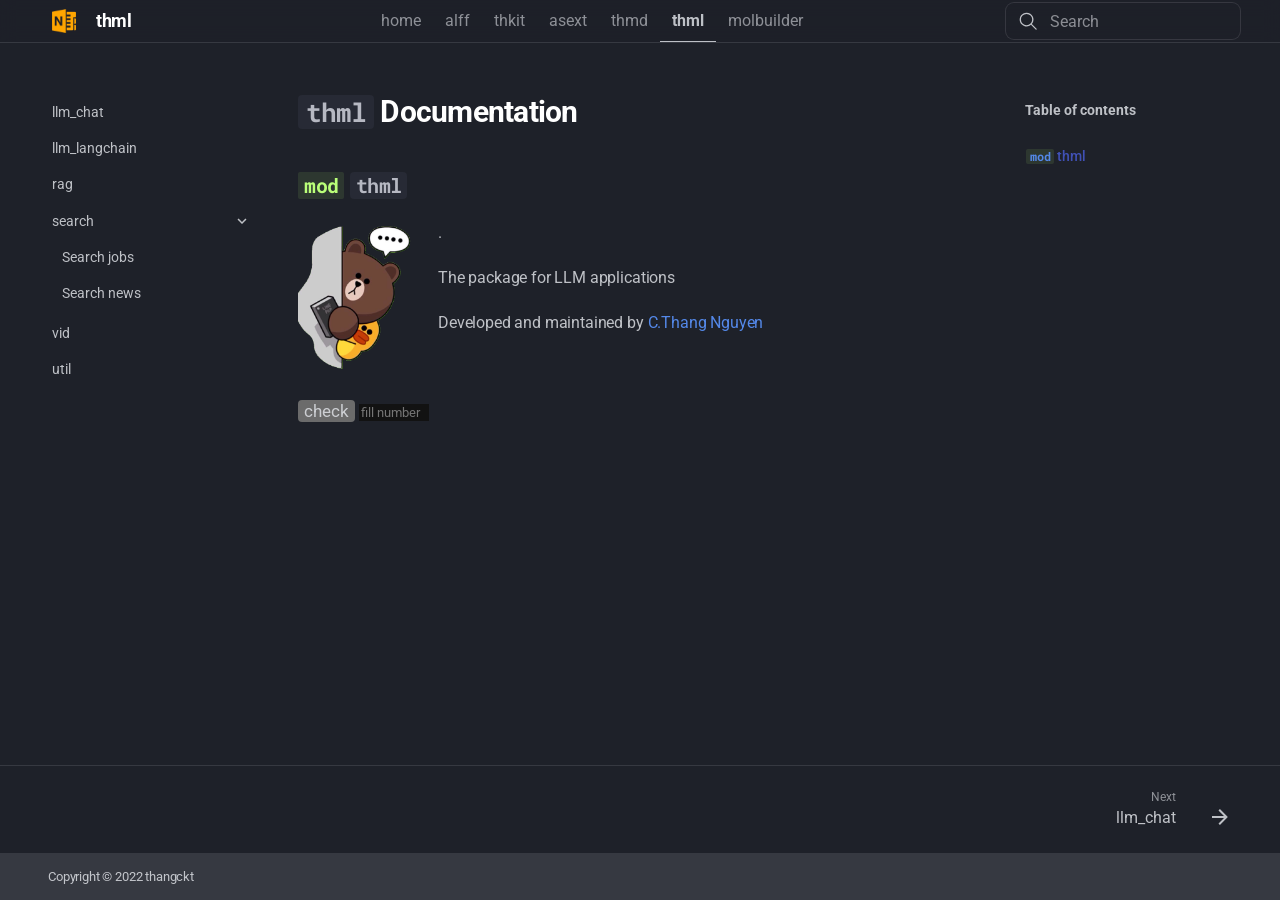
==== commit f2757cde: "Update from https://github.com/thangckt/thml/commit/c82dcca3e18424dbf731e45d59b2e4a4ed7e3028" ====
--- a/index.html
+++ b/index.html
@@ -18,8 +18,8 @@
         
       
       
-      <link rel="icon" href="1images/one-note-128-o.png">
-      <meta name="generator" content="mkdocs-1.6.1, mkdocs-materialx-10.1.0">
+      <link rel="icon" href="_assets/image/one-note-128-o.png">
+      <meta name="generator" content="mkdocs-1.6.1, mkdocs-materialx-10.1.3">
     
     
       
@@ -27,7 +27,7 @@
       
     
     
-      <link rel="stylesheet" href="assets/stylesheets/main.faf979de.min.css">
+      <link rel="stylesheet" href="assets/stylesheets/main.6dc7b5bc.min.css">
       
         
         <link rel="stylesheet" href="assets/stylesheets/palette.204eaadb.min.css">
@@ -51,9 +51,9 @@
     
       <link rel="stylesheet" href="assets/_mkdocstrings.css">
     
-      <link rel="stylesheet" href="_extra_theme/css/full_width.css">
-    
-      <link rel="stylesheet" href="_extra_theme/css/font_size.css">
+      <link rel="stylesheet" href="_assets/extra_theme/css/full_width.css">
+    
+      <link rel="stylesheet" href="_assets/extra_theme/css/font_size.css">
     
     <script>__md_scope=new URL(".",location),__md_hash=e=>[...e].reduce(((e,_)=>(e<<5)-e+_.charCodeAt(0)),0),__md_get=(e,_=localStorage,t=__md_scope)=>JSON.parse(_.getItem(t.pathname+"."+e)),__md_set=(e,_,t=localStorage,a=__md_scope)=>{try{t.setItem(a.pathname+"."+e,JSON.stringify(_))}catch(e){}}</script>
     
@@ -110,7 +110,7 @@
   <nav class="md-header__inner md-grid" aria-label="Header">
     <a href="." title="thml" class="md-header__button md-logo" aria-label="thml" data-md-component="logo">
       
-  <img src="1images/one-note-128-o.png" alt="logo">
+  <img src="_assets/image/one-note-128-o.png" alt="logo">
 
     </a>
     <label class="md-header__button md-icon" for="__drawer">
@@ -287,8 +287,6 @@
     
     
     
-      
-        
       
       
         <label class="md-header__button md-icon" for="__search">
@@ -359,7 +357,7 @@
   <label class="md-nav__title" for="__drawer">
     <a href="." title="thml" class="md-nav__button md-logo" aria-label="thml" data-md-component="logo">
       
-  <img src="1images/one-note-128-o.png" alt="logo">
+  <img src="_assets/image/one-note-128-o.png" alt="logo">
 
     </a>
     thml
@@ -932,8 +930,6 @@
                 
                   
 
-
-
 <h1 id="thml-documentation"><code>thml</code> Documentation<a class="headerlink" href="#thml-documentation" title="Permanent link">¤</a></h1>
 
 
@@ -949,7 +945,7 @@
 
     <div class="doc doc-contents first">
 
-        <p><img src="./1images/bear_line.png" style="float: left; margin-right: 20px" width="120" /></p>
+        <p><img src="./_assets/image/bear_line.png" style="float: left; margin-right: 20px" width="120" />.</p>
 <p>The package for LLM applications</p>
 <p>Developed and maintained by <a href="https://thangckt.github.io">C.Thang Nguyen</a></p>
 
@@ -1003,6 +999,8 @@
     }
   }
 </script>
+
+
 
 
   
@@ -1095,7 +1093,7 @@
       <script id="__config" type="application/json">{"annotate": null, "base": ".", "features": ["content.code.annotate", "content.code.copy", "navigation.expand", "navigation.indexes", "navigation.tracking", "navigation.top", "search.suggest", "content.action.edit", "navigation.footer", "toc.follow", "navigation.tabs", "navigation.tabs.sticky", "navigation.tabs.header"], "search": "assets/javascripts/workers/search.7a47a382.min.js", "tags": null, "translations": {"clipboard.copied": "Copied to clipboard", "clipboard.copy": "Copy to clipboard", "search.result.more.one": "1 more on this page", "search.result.more.other": "# more on this page", "search.result.none": "No matching documents", "search.result.one": "1 matching document", "search.result.other": "# matching documents", "search.result.placeholder": "Type to start searching", "search.result.term.missing": "Missing", "select.version": "Select version"}, "version": null}</script>
     
     
-      <script src="assets/javascripts/bundle.39a7bf02.min.js"></script>
+      <script src="assets/javascripts/bundle.cf77aabc.min.js"></script>
       
         <script src="1thang_js/page_logVisitor.js"></script>
       
--- a/assets/stylesheets/main.6dc7b5bc.min.css
+++ b/assets/stylesheets/main.6dc7b5bc.min.css
@@ -0,0 +1 @@
+@charset "UTF-8";html{-webkit-text-size-adjust:none;-moz-text-size-adjust:none;text-size-adjust:none;box-sizing:border-box}*,:after,:before{box-sizing:inherit}@media (prefers-reduced-motion){*,:after,:before{transition:none!important}}body{margin:0}a,button,input,label{-webkit-tap-highlight-color:transparent}a{color:inherit;text-decoration:none}hr{border:0;box-sizing:initial;display:block;height:.05rem;overflow:visible;padding:0}small{font-size:80%}sub,sup{line-height:1em}img{border-style:none}table{border-collapse:initial;border-spacing:0}td,th{font-weight:400;vertical-align:top}button{background:#0000;border:0;font-family:inherit;font-size:inherit;margin:0;padding:0}input{border:0;outline:none}:root{--md-primary-fg-color:#4051b5;--md-primary-fg-color--transparent:#4051b51a;--md-primary-fg-color--light:#5d6cc0;--md-primary-fg-color--dark:#303fa1;--md-primary-bg-color:#fff;--md-primary-bg-color--light:#ffffffb3;--md-accent-fg-color:#526cfe;--md-accent-fg-color--transparent:#526cfe1a;--md-accent-bg-color:#fff;--md-accent-bg-color--light:#ffffffb3}[data-md-color-scheme]{--mx-topbar-bg:var(--md-default-bg-color--light);--mx-topbar-fg:var(--md-default-fg-color);--mx-topbar-fg-muted:var(--md-default-fg-color--light);--mx-topbar-backdrop-filter:blur(px2rem(8px));--mx-tabs-active-underline:var(--md-default-fg-color);--mx-search-outline:var(--md-default-fg-color--lightest);--mx-search-hover-bg:#0003}[data-mx-topbar=primary]{--mx-topbar-bg:var(--md-primary-fg-color);--mx-topbar-fg:var(--md-primary-bg-color);--mx-topbar-fg-muted:var(--mx-topbar-fg);--mx-topbar-backdrop-filter:none;--mx-tabs-active-underline:#0000;--mx-search-outline:var(--mx-topbar-fg);--mx-search-hover-bg:var(--mx-topbar-fg)}@supports (color:color-mix(in srgb,black,white)){[data-mx-topbar=primary]{--mx-topbar-bg:color-mix(in srgb,var(--md-primary-fg-color) 80%,var(--md-default-bg-color));--mx-topbar-fg-muted:color-mix(in srgb,var(--mx-topbar-fg) 72%,#0000);--mx-search-outline:color-mix(in srgb,var(--mx-topbar-fg) 22%,#0000);--mx-search-hover-bg:color-mix(in srgb,var(--mx-topbar-fg) 16%,#0000)}}[data-mx-topbar=accent]{--mx-topbar-bg:var(--md-accent-fg-color);--mx-topbar-fg:var(--md-accent-bg-color);--mx-topbar-fg-muted:var(--mx-topbar-fg);--mx-topbar-backdrop-filter:none;--mx-tabs-active-underline:#0000;--mx-search-outline:var(--mx-topbar-fg);--mx-search-hover-bg:var(--mx-topbar-fg)}@supports (color:color-mix(in srgb,black,white)){[data-mx-topbar=accent]{--mx-topbar-bg:color-mix(in srgb,var(--md-accent-fg-color) 80%,var(--md-default-bg-color));--mx-topbar-fg-muted:color-mix(in srgb,var(--mx-topbar-fg) 72%,#0000);--mx-search-outline:color-mix(in srgb,var(--mx-topbar-fg) 22%,#0000);--mx-search-hover-bg:color-mix(in srgb,var(--mx-topbar-fg) 16%,#0000)}}[data-md-color-scheme=default]{color-scheme:light}[data-md-color-scheme=default] img[src$="#gh-dark-mode-only"],[data-md-color-scheme=default] img[src$="#only-dark"]{display:none}:root,[data-md-color-scheme=default]{--md-hue:225deg;--md-default-fg-color:#000000de;--md-default-fg-color--light:#0000008c;--md-default-fg-color--lighter:#00000052;--md-default-fg-color--lightest:#0000000d;--md-default-bg-color:#fff;--md-default-bg-color--light:#ffffffb3;--md-default-bg-color--lighter:#ffffff4d;--md-default-bg-color--lightest:#ffffff1f;--md-default-fg-color--quote:#0000001a;--md-code-fg-color:#36464e;--md-code-bg-color:#f5f5f5;--md-code-bg-color--light:#f5f5f5b3;--md-code-bg-color--lighter:#f5f5f54d;--md-code-hl-color:#4287ff;--md-code-hl-color--light:#4287ff1a;--md-code-hl-number-color:#d52a2a;--md-code-hl-special-color:#db1457;--md-code-hl-function-color:#a846b9;--md-code-hl-constant-color:#6e59d9;--md-code-hl-keyword-color:#3f6ec6;--md-code-hl-string-color:#1c7d4d;--md-code-hl-name-color:var(--md-code-fg-color);--md-code-hl-operator-color:var(--md-default-fg-color--light);--md-code-hl-punctuation-color:var(--md-default-fg-color--light);--md-code-hl-comment-color:var(--md-default-fg-color--light);--md-code-hl-generic-color:var(--md-default-fg-color--light);--md-code-hl-variable-color:var(--md-default-fg-color--light);--md-typeset-color:var(--md-default-fg-color);--md-typeset-a-color:var(--md-primary-fg-color);--md-typeset-del-color:#f5503d26;--md-typeset-ins-color:#0bd57026;--md-typeset-kbd-color:#fafafa;--md-typeset-kbd-accent-color:#fff;--md-typeset-kbd-border-color:#b8b8b8;--md-typeset-mark-color:#ffff0080;--md-typeset-table-color:#0000001f;--md-typeset-table-color--light:#0000000f;--md-typeset-table-row-color:#00000008;--md-admonition-fg-color:var(--md-default-fg-color);--md-admonition-bg-color:var(--md-default-bg-color);--md-warning-fg-color:#000000de;--md-warning-bg-color:#ff9;--md-shadow-z1:0 0.1rem 0.3rem #0000000d,0 0 0.05rem #0003;--md-shadow-z2:0 0.2rem 0.5rem #0000001a,0 0 0.05rem #00000040;--md-shadow-z3:0 0.2rem 0.5rem #0003,0 0 0.05rem #00000059;--color-foreground:0 0 0;--color-background:255 255 255;--color-background-subtle:240 240 240;--color-backdrop:255 255 255}.md-icon svg{fill:currentcolor;display:block;height:1.2rem;width:1.2rem}body{-webkit-font-smoothing:antialiased;-moz-osx-font-smoothing:grayscale;--md-text-font-family:var(--md-text-font,_),-apple-system,BlinkMacSystemFont,Helvetica,Arial,sans-serif;--md-code-font-family:var(--md-code-font,_),SFMono-Regular,Consolas,Menlo,monospace}aside,body,input{font-feature-settings:"kern","liga";color:var(--md-typeset-color);font-family:var(--md-text-font-family)}code,kbd,pre{font-feature-settings:"kern";font-family:var(--md-code-font-family)}:root{--md-typeset-table-sort-icon:url('data:image/svg+xml;charset=utf-8,<svg xmlns="http://www.w3.org/2000/svg" viewBox="0 0 24 24"><path d="m18 21-4-4h3V7h-3l4-4 4 4h-3v10h3M2 19v-2h10v2M2 13v-2h7v2M2 7V5h4v2z"/></svg>');--md-typeset-table-sort-icon--asc:url('data:image/svg+xml;charset=utf-8,<svg xmlns="http://www.w3.org/2000/svg" viewBox="0 0 24 24"><path d="M19 17h3l-4 4-4-4h3V3h2M2 17h10v2H2M6 5v2H2V5m0 6h7v2H2z"/></svg>');--md-typeset-table-sort-icon--desc:url('data:image/svg+xml;charset=utf-8,<svg xmlns="http://www.w3.org/2000/svg" viewBox="0 0 24 24"><path d="M19 7h3l-4-4-4 4h3v14h2M2 17h10v2H2M6 5v2H2V5m0 6h7v2H2z"/></svg>');--md-typeset-preview-icon:url('data:image/svg+xml;charset=utf-8,<svg xmlns="http://www.w3.org/2000/svg" viewBox="0 0 24 24"><path d="M11 1.07C7.05 1.56 4 4.92 4 9h7m-7 6a8 8 0 0 0 8 8 8 8 0 0 0 8-8v-4H4m9-9.93V9h7c0-4.08-3.06-7.44-7-7.93"/></svg>')}.md-typeset{-webkit-print-color-adjust:exact;color-adjust:exact;font-size:.8rem;letter-spacing:-.01em;line-height:1.8;overflow-wrap:break-word}@media print{.md-typeset{font-size:.68rem}}.md-typeset blockquote,.md-typeset dl,.md-typeset figure,.md-typeset ol,.md-typeset pre,.md-typeset ul{margin-bottom:1em;margin-top:1em}.md-typeset h1{color:var(--md-default-fg-color);font-size:1.875em;line-height:1.3;margin:0 0 1.25em}.md-typeset h1,.md-typeset h2{font-weight:700;letter-spacing:-.025em}.md-typeset h2{font-size:1.5em;line-height:1.4;margin:1.6em 0 .64em}.md-typeset h3{font-size:1.25em;font-weight:700;letter-spacing:-.01em;line-height:1.5;margin:1.6em 0 .8em}.md-typeset h2+h3{margin-top:.8em}.md-typeset h4{font-weight:700;letter-spacing:-.01em;margin:1em 0}.md-typeset h5,.md-typeset h6{color:var(--md-default-fg-color--light);font-size:.8em;font-weight:700;letter-spacing:-.01em;margin:1.25em 0}.md-typeset h5{text-transform:uppercase}.md-typeset h5 code{text-transform:none}.md-typeset hr{border-bottom:.05rem solid var(--md-default-fg-color--lightest);display:flow-root;margin:1.5em 0}.md-typeset a{color:var(--md-typeset-a-color);word-break:break-word}.md-typeset a,.md-typeset a:before{transition:color 125ms}.md-typeset a:focus,.md-typeset a:hover{color:var(--md-accent-fg-color);text-decoration:underline}.md-typeset a:focus code,.md-typeset a:hover code{background-color:var(--md-accent-fg-color--transparent);color:var(--md-accent-fg-color)}.md-typeset a code{color:var(--md-typeset-a-color)}.md-typeset a.focus-visible{outline-color:var(--md-accent-fg-color);outline-offset:.2rem}.md-typeset code,.md-typeset kbd,.md-typeset pre{color:var(--md-code-fg-color);direction:ltr;font-variant-ligatures:none;transition:background-color 125ms}@media print{.md-typeset code,.md-typeset kbd,.md-typeset pre{white-space:pre-wrap}}.md-typeset code{background-color:var(--md-code-bg-color);border-radius:.2rem;-webkit-box-decoration-break:clone;box-decoration-break:clone;font-size:.85em;padding:0 .2941176471em;transition:color 125ms,background-color 125ms;word-break:break-word}.md-typeset code:not(.focus-visible){-webkit-tap-highlight-color:transparent;outline:none}.md-typeset pre{display:flow-root;line-height:1.4;position:relative}.md-typeset pre>code{border-radius:.4rem;-webkit-box-decoration-break:slice;box-decoration-break:slice;box-shadow:none;display:block;margin:0;outline-color:var(--md-accent-fg-color);overflow:auto;padding:.7720588235em 1.1764705882em;scrollbar-color:var(--md-default-fg-color--lighter) #0000;scrollbar-width:thin;touch-action:auto;word-break:normal}.md-typeset pre>code:hover{scrollbar-color:var(--md-accent-fg-color) #0000}.md-typeset pre>code::-webkit-scrollbar{height:.2rem;width:.2rem}.md-typeset pre>code::-webkit-scrollbar-thumb{background-color:var(--md-default-fg-color--lighter)}.md-typeset pre>code::-webkit-scrollbar-thumb:hover{background-color:var(--md-accent-fg-color)}.md-typeset kbd{border-radius:.2rem;box-shadow:0 0 0 .05rem var(--md-typeset-kbd-border-color),0 .15rem 0 var(--md-typeset-kbd-border-color);color:var(--md-default-fg-color);display:inline-block;font-size:.75em;padding:0 .6666666667em;vertical-align:text-top;word-break:break-word}.md-typeset mark{background-color:var(--md-typeset-mark-color);-webkit-box-decoration-break:clone;box-decoration-break:clone;color:inherit;word-break:break-word}.md-typeset abbr{border-bottom:.05rem dotted var(--md-default-fg-color--light);cursor:help;text-decoration:none}.md-typeset [data-preview]{position:relative}[dir=ltr] .md-typeset [data-preview]:after{margin-left:.125em}[dir=rtl] .md-typeset [data-preview]:after{margin-right:.125em}.md-typeset [data-preview]:after{background-color:currentcolor;content:"";display:inline-block;height:.8em;-webkit-mask-image:var(--md-typeset-preview-icon);mask-image:var(--md-typeset-preview-icon);-webkit-mask-repeat:no-repeat;mask-repeat:no-repeat;-webkit-mask-size:contain;mask-size:contain;transition:background-color 125ms;vertical-align:text-top;width:.8em}.md-typeset small{opacity:.75}[dir=ltr] .md-typeset sub,[dir=ltr] .md-typeset sup{margin-left:.078125em}[dir=rtl] .md-typeset sub,[dir=rtl] .md-typeset sup{margin-right:.078125em}[dir=ltr] .md-typeset blockquote{padding-left:.6rem}[dir=rtl] .md-typeset blockquote{padding-right:.6rem}[dir=ltr] .md-typeset blockquote{border-left:.2rem solid var(--md-default-fg-color--quote)}[dir=rtl] .md-typeset blockquote{border-right:.2rem solid var(--md-default-fg-color--quote)}.md-typeset blockquote{color:var(--md-default-fg-color--light);font-size:.7rem;margin-left:0;margin-right:0}.md-typeset ul{list-style-type:disc}.md-typeset ul[type]{list-style-type:revert-layer}[dir=ltr] .md-typeset ol,[dir=ltr] .md-typeset ul{margin-left:.625em}[dir=rtl] .md-typeset ol,[dir=rtl] .md-typeset ul{margin-right:.625em}.md-typeset ol,.md-typeset ul{padding:0}.md-typeset ol:not([hidden]),.md-typeset ul:not([hidden]){display:flow-root}.md-typeset ol ol,.md-typeset ul ol{list-style-type:lower-alpha}.md-typeset ol ol ol,.md-typeset ul ol ol{list-style-type:lower-roman}.md-typeset ol ol ol ol,.md-typeset ul ol ol ol{list-style-type:upper-alpha}.md-typeset ol ol ol ol ol,.md-typeset ul ol ol ol ol{list-style-type:upper-roman}.md-typeset ol[type],.md-typeset ul[type]{list-style-type:revert-layer}[dir=ltr] .md-typeset ol li,[dir=ltr] .md-typeset ul li{margin-left:1.25em}[dir=rtl] .md-typeset ol li,[dir=rtl] .md-typeset ul li{margin-right:1.25em}.md-typeset ol li,.md-typeset ul li{margin-bottom:.5em}.md-typeset ol li blockquote,.md-typeset ol li p,.md-typeset ul li blockquote,.md-typeset ul li p{margin:.5em 0}.md-typeset ol li:last-child,.md-typeset ul li:last-child{margin-bottom:0}[dir=ltr] .md-typeset ol li ol,[dir=ltr] .md-typeset ol li ul,[dir=ltr] .md-typeset ul li ol,[dir=ltr] .md-typeset ul li ul{margin-left:.625em}[dir=rtl] .md-typeset ol li ol,[dir=rtl] .md-typeset ol li ul,[dir=rtl] .md-typeset ul li ol,[dir=rtl] .md-typeset ul li ul{margin-right:.625em}.md-typeset ol li ol,.md-typeset ol li ul,.md-typeset ul li ol,.md-typeset ul li ul{margin-bottom:.5em;margin-top:.5em}[dir=ltr] .md-typeset dd{margin-left:1.875em}[dir=rtl] .md-typeset dd{margin-right:1.875em}.md-typeset dd{margin-bottom:1.5em;margin-top:1em}.md-typeset img,.md-typeset svg,.md-typeset video{height:auto;max-width:100%}.md-typeset img[align=left]{margin:1em 1em 1em 0}.md-typeset img[align=right]{margin:1em 0 1em 1em}.md-typeset img[align]:only-child{margin-top:0}.md-typeset figure{display:flow-root;margin:1em auto;max-width:100%;text-align:center;width:fit-content}.md-typeset figure img{display:block;margin:0 auto}.md-typeset figcaption{font-style:italic;margin:1em auto;max-width:24rem}.md-typeset iframe{max-width:100%}.md-typeset table:not([class]){background-color:var(--md-default-bg-color);border:.05rem solid var(--md-typeset-table-color);border-radius:.1rem;display:inline-block;font-size:.64rem;max-width:100%;overflow:auto;touch-action:auto}@media print{.md-typeset table:not([class]){display:table}}.md-typeset table:not([class])+*{margin-top:1.5em}.md-typeset table:not([class]) td>:first-child,.md-typeset table:not([class]) th>:first-child{margin-top:0}.md-typeset table:not([class]) td>:last-child,.md-typeset table:not([class]) th>:last-child{margin-bottom:0}.md-typeset table:not([class]) td:not([align]),.md-typeset table:not([class]) th:not([align]){text-align:left}[dir=rtl] .md-typeset table:not([class]) td:not([align]),[dir=rtl] .md-typeset table:not([class]) th:not([align]){text-align:right}.md-typeset table:not([class]) th{font-weight:700;min-width:5rem;padding:.9375em 1.25em;vertical-align:top}.md-typeset table:not([class]) td{border-top:.05rem solid var(--md-typeset-table-color);padding:.9375em 1.25em;vertical-align:top}.md-typeset table:not([class]) tbody tr{transition:background-color 125ms}.md-typeset table:not([class]) tbody tr:nth-of-type(odd){background-color:var(--md-typeset-table-row-color)}.md-typeset table:not([class]) tbody tr:hover{background-color:var(--md-typeset-table-color--light);box-shadow:0 .05rem 0 var(--md-default-bg-color) inset}.md-typeset table:not([class]) a{word-break:normal}.md-typeset table th[role=columnheader]{cursor:pointer}[dir=ltr] .md-typeset table th[role=columnheader]:after{margin-left:.5em}[dir=rtl] .md-typeset table th[role=columnheader]:after{margin-right:.5em}.md-typeset table th[role=columnheader]:after{content:"";display:inline-block;height:1.2em;-webkit-mask-image:var(--md-typeset-table-sort-icon);mask-image:var(--md-typeset-table-sort-icon);-webkit-mask-repeat:no-repeat;mask-repeat:no-repeat;-webkit-mask-size:contain;mask-size:contain;transition:background-color 125ms;vertical-align:text-bottom;width:1.2em}.md-typeset table th[role=columnheader]:hover:after{background-color:var(--md-default-fg-color--lighter)}.md-typeset table th[role=columnheader][aria-sort=ascending]:after{background-color:var(--md-default-fg-color--light);-webkit-mask-image:var(--md-typeset-table-sort-icon--asc);mask-image:var(--md-typeset-table-sort-icon--asc)}.md-typeset table th[role=columnheader][aria-sort=descending]:after{background-color:var(--md-default-fg-color--light);-webkit-mask-image:var(--md-typeset-table-sort-icon--desc);mask-image:var(--md-typeset-table-sort-icon--desc)}.md-typeset__scrollwrap{margin:1em -.8rem;overflow-x:auto;touch-action:auto}.md-typeset__table{display:inline-block;margin-bottom:.5em;padding:0 .8rem}@media print{.md-typeset__table{display:block}}html .md-typeset__table table{display:table;margin:0;overflow:hidden;width:100%}@media screen and (max-width:44.984375em){.md-content__inner>pre{margin:1em -.8rem}.md-content__inner>pre code{border-radius:0}}.md-typeset .md-author{border-radius:100%;display:block;flex-shrink:0;height:1.6rem;overflow:hidden;position:relative;transition:color 125ms,transform 125ms;width:1.6rem}.md-typeset .md-author img{display:block}.md-typeset .md-author--more{background:var(--md-default-fg-color--lightest);color:var(--md-default-fg-color--lighter);font-size:.6rem;font-weight:700;line-height:1.6rem;text-align:center}.md-typeset .md-author--long{height:2.4rem;width:2.4rem}.md-typeset a.md-author{transform:scale(1)}.md-typeset a.md-author img{border-radius:100%;filter:grayscale(100%) opacity(75%);transition:filter 125ms}.md-typeset a.md-author:focus,.md-typeset a.md-author:hover{transform:scale(1.1);z-index:1}.md-typeset a.md-author:focus img,.md-typeset a.md-author:hover img{filter:grayscale(0)}.md-banner{background-color:var(--md-accent-fg-color--transparent);color:var(--md-default-fg-color);overflow:auto}@media print{.md-banner{display:none}}.md-banner--warning{background-color:var(--md-warning-bg-color);color:var(--md-warning-fg-color)}.md-banner__inner{font-size:.7rem;margin:.6rem auto;padding:0 .8rem}[dir=ltr] .md-banner__button{float:right}[dir=rtl] .md-banner__button{float:left}.md-banner__button{color:inherit;cursor:pointer;transition:opacity .25s}.no-js .md-banner__button{display:none}.md-banner__button:hover{opacity:.7}html{font-size:125%;height:100%;overflow-x:hidden}@media screen and (min-width:100em){html{font-size:137.5%}}@media screen and (min-width:125em){html{font-size:150%}}body{background-color:var(--md-default-bg-color);display:flex;flex-direction:column;font-size:.5rem;min-height:100dvh;position:relative;width:100%}@media print{body{display:block}}@media screen and (max-width:59.984375em){body[data-md-scrolllock]{position:fixed}}@media (hover:none) and (pointer:coarse){.md-search__scrollwrap,.md-sidebar__scrollwrap{overscroll-behavior:contain}}.md-grid{margin-left:auto;margin-right:auto;max-width:61rem}.md-container{display:flex;flex-direction:column;flex-grow:1}@media print{.md-container{display:block}}.md-main{flex-grow:1}.md-main__inner{display:flex;height:100%;margin-top:1.5rem}.md-ellipsis{overflow:hidden;text-overflow:ellipsis}.md-toggle{display:none}.md-option{height:0;opacity:0;position:absolute;width:0}.md-option:checked+label:not([hidden]){display:block}.md-option.focus-visible+label{outline-color:var(--md-accent-fg-color);outline-style:auto}.md-skip{background-color:var(--md-default-fg-color);border-radius:.1rem;color:var(--md-default-bg-color);font-size:.64rem;margin:.5rem;opacity:0;outline-color:var(--md-accent-fg-color);padding:.3rem .5rem;position:fixed;transform:translateY(.4rem);z-index:-1}.md-skip:focus{opacity:1;transform:translateY(0);transition:transform .25s cubic-bezier(.4,0,.2,1),opacity 175ms 75ms;z-index:10}@page{margin:25mm}:root{--md-clipboard-icon:url('data:image/svg+xml;charset=utf-8,<svg xmlns="http://www.w3.org/2000/svg" viewBox="0 0 24 24"><path d="M19 21H8V7h11m0-2H8a2 2 0 0 0-2 2v14a2 2 0 0 0 2 2h11a2 2 0 0 0 2-2V7a2 2 0 0 0-2-2m-3-4H4a2 2 0 0 0-2 2v14h2V3h12z"/></svg>')}.md-clipboard{border-radius:.4rem;color:var(--md-default-fg-color--lightest);cursor:pointer;height:1.5em;outline-color:var(--md-accent-fg-color);outline-offset:.1rem;transition:color .25s;width:1.5em;z-index:1}@media print{.md-clipboard{display:none}}.md-clipboard:not(.focus-visible){-webkit-tap-highlight-color:transparent;outline:none}:hover>.md-clipboard{color:var(--md-default-fg-color--light)}.md-clipboard:focus,.md-clipboard:hover{color:var(--md-accent-fg-color)}.md-clipboard:after{background-color:currentcolor;content:"";display:block;height:1.125em;margin:0 auto;-webkit-mask-image:var(--md-clipboard-icon);mask-image:var(--md-clipboard-icon);-webkit-mask-position:center;mask-position:center;-webkit-mask-repeat:no-repeat;mask-repeat:no-repeat;-webkit-mask-size:contain;mask-size:contain;width:1.125em}.md-clipboard--inline{cursor:pointer}.md-clipboard--inline code{transition:color .25s,background-color .25s}.md-clipboard--inline:focus code,.md-clipboard--inline:hover code{background-color:var(--md-accent-fg-color--transparent);color:var(--md-accent-fg-color)}:root{--md-code-select-icon:url('data:image/svg+xml;charset=utf-8,<svg xmlns="http://www.w3.org/2000/svg" viewBox="0 0 24 24"><path d="M19 19h-4v2h4c1.1 0 2-.9 2-2v-4h-2m0-12h-4v2h4v4h2V5c0-1.1-.9-2-2-2M5 5h4V3H5c-1.1 0-2 .9-2 2v4h2m0 6H3v4c0 1.1.9 2 2 2h4v-2H5zm2-4h2v2H7zm4 0h2v2h-2zm4 0h2v2h-2zM7 7h2v2H7zm4 0h2v2h-2zm4 0h2v2h-2zm-8 8h2v2H7zm4 0h2v2h-2zm4 0h2v2h-2z"/></svg>');--md-code-copy-icon:url('data:image/svg+xml;charset=utf-8,<svg xmlns="http://www.w3.org/2000/svg" viewBox="0 0 24 24"><path d="M19 21H8V7h11m0-2H8a2 2 0 0 0-2 2v14a2 2 0 0 0 2 2h11a2 2 0 0 0 2-2V7a2 2 0 0 0-2-2m-3-4H4a2 2 0 0 0-2 2v14h2V3h12z"/></svg>')}.md-typeset .md-code__content{display:grid}.md-code__nav{background-color:var(--md-code-bg-color--lighter);border-radius:.4rem;display:flex;gap:.2rem;padding:.2rem;position:absolute;right:.25em;top:.25em;transition:background-color .25s;z-index:1}:hover>.md-code__nav{background-color:var(--md-code-bg-color--light)}.md-code__button{color:var(--md-default-fg-color--lightest);cursor:pointer;display:block;height:1.5em;outline-color:var(--md-accent-fg-color);outline-offset:.1rem;transition:color .25s;width:1.5em}:hover>*>.md-code__button{color:var(--md-default-fg-color--light)}.md-code__button.focus-visible,.md-code__button:hover{color:var(--md-accent-fg-color)}.md-code__button--active{color:var(--md-default-fg-color)!important}.md-code__button:after{background-color:currentcolor;content:"";display:block;height:1.125em;margin:0 auto;-webkit-mask-position:center;mask-position:center;-webkit-mask-repeat:no-repeat;mask-repeat:no-repeat;-webkit-mask-size:contain;mask-size:contain;width:1.125em}.md-code__button[data-md-type=select]:after{-webkit-mask-image:var(--md-code-select-icon);mask-image:var(--md-code-select-icon)}.md-code__button[data-md-type=copy]:after{-webkit-mask-image:var(--md-code-copy-icon);mask-image:var(--md-code-copy-icon)}@keyframes consent{0%{opacity:0;transform:translateY(100%)}to{opacity:1;transform:translateY(0)}}@keyframes overlay{0%{opacity:0}to{opacity:1}}.md-consent__overlay{animation:overlay .35s both;-webkit-backdrop-filter:blur(.2rem);backdrop-filter:blur(.2rem);background-color:var(--md-default-bg-color--light);height:100%;opacity:1;position:fixed;top:0;width:100%;z-index:5}.md-consent__inner{bottom:0;display:flex;justify-content:center;max-height:100%;padding:0;position:fixed;width:100%;z-index:5}.md-consent__form{animation:consent .5s cubic-bezier(.1,.7,.1,1) both;background-color:var(--md-default-bg-color);border:0;border-radius:.8rem;box-shadow:var(--md-shadow-z3);margin:.4rem;overflow:auto;padding-left:1.2rem;padding-right:1.2rem}.md-consent__settings{display:none;margin:1em 0}input:checked+.md-consent__settings{display:block}.md-consent__controls{line-height:1.2;margin-bottom:.8rem}.md-typeset .md-consent__controls .md-button{display:inline}@media screen and (max-width:44.984375em){.md-typeset .md-consent__controls .md-button{display:block;margin-top:.4rem;text-align:center;width:100%}}.md-consent label{cursor:pointer}.md-content{flex-grow:1;min-width:0}.md-content__inner{margin:0 .8rem 1.2rem;padding-top:.6rem}@media screen and (min-width:76.25em){[dir=ltr] .md-sidebar--primary:not([hidden])~.md-content>.md-content__inner{margin-left:1.2rem}[dir=ltr] .md-sidebar--secondary:not([hidden])~.md-content>.md-content__inner,[dir=rtl] .md-sidebar--primary:not([hidden])~.md-content>.md-content__inner{margin-right:1.2rem}[dir=rtl] .md-sidebar--secondary:not([hidden])~.md-content>.md-content__inner{margin-left:1.2rem}}.md-content__inner:before{content:"";display:block;height:.4rem}.md-content__inner>:last-child{margin-bottom:0}[dir=ltr] .md-content__button{float:right}[dir=rtl] .md-content__button{float:left}[dir=ltr] .md-content__button{margin-left:.4rem}[dir=rtl] .md-content__button{margin-right:.4rem}.md-content__button{background-color:var(--md-default-fg-color--lightest);border-radius:.4rem;display:flex;margin-top:.2rem;padding:.3rem}@media print{.md-content__button{display:none}}.md-typeset .md-content__button{color:var(--md-default-fg-color);transition:color .25s,background-color .25s}.md-typeset .md-content__button svg{opacity:.5;transition:opacity .25s}.md-typeset .md-content__button:focus,.md-typeset .md-content__button:hover{background-color:var(--md-accent-fg-color--transparent);color:var(--md-accent-fg-color)}.md-typeset .md-content__button:focus svg,.md-typeset .md-content__button:hover svg{opacity:1}.md-content__button svg{height:.9rem;width:.9rem}[dir=rtl] .md-content__button svg{transform:scaleX(-1)}.md-content__button svg.lucide{fill:#0000;stroke:currentcolor}[dir=ltr] .md-dialog{right:.8rem}[dir=rtl] .md-dialog{left:.8rem}.md-dialog{background-color:var(--md-accent-fg-color);border-radius:.4rem;bottom:.8rem;box-shadow:var(--md-shadow-z3);min-width:11.1rem;opacity:0;padding:.4rem 1.2rem;pointer-events:none;position:fixed;transform:translateY(100%);transition:transform 0ms .4s,opacity .4s;z-index:4}@media print{.md-dialog{display:none}}.md-dialog--active{opacity:1;pointer-events:auto;transform:translateY(0);transition:transform .4s cubic-bezier(.075,.85,.175,1),opacity .4s}.md-dialog__inner{color:var(--md-default-bg-color);font-size:.7rem}.md-feedback{margin:2em 0 1em;text-align:center}.md-feedback fieldset{border:none;margin:0;padding:0}.md-feedback__title{font-weight:700;margin:1em auto}.md-feedback__inner{position:relative}.md-feedback__list{display:flex;flex-wrap:wrap;place-content:baseline center;position:relative}.md-feedback__list:hover .md-icon:not(:disabled){color:var(--md-default-fg-color--lighter)}:disabled .md-feedback__list{min-height:1.8rem}.md-feedback__icon{color:var(--md-default-fg-color--light);cursor:pointer;flex-shrink:0;margin:0 .1rem;transition:color 125ms}.md-feedback__icon:not(:disabled).md-icon:hover{color:var(--md-accent-fg-color)}.md-feedback__icon:disabled{color:var(--md-default-fg-color--lightest);pointer-events:none}.md-feedback__note{opacity:0;position:relative;transform:translateY(.4rem);transition:transform .4s cubic-bezier(.1,.7,.1,1),opacity .15s}.md-feedback__note>*{margin:0 auto;max-width:16rem}:disabled .md-feedback__note{opacity:1;transform:translateY(0)}@media print{.md-feedback{display:none}}.md-footer{background-color:var(--md-default-bg-color);border-top:.05rem solid var(--md-default-fg-color--lightest);color:var(--md-default-fg-color)}@media print{.md-footer{display:none}}.md-footer__inner{justify-content:space-between;overflow:auto;padding:.2rem}.md-footer__inner:not([hidden]){display:flex}.md-footer__link{align-items:end;display:flex;flex-grow:0.01;margin-bottom:.4rem;margin-top:1rem;max-width:100%;outline-color:var(--md-accent-fg-color);overflow:hidden;transition:opacity .25s}.md-footer__link:focus,.md-footer__link:hover{opacity:.7}[dir=rtl] .md-footer__link svg{transform:scaleX(-1)}@media screen and (max-width:44.984375em){.md-footer__link--prev{flex-shrink:0}.md-footer__link--prev .md-footer__title{display:none}}[dir=ltr] .md-footer__link--next{margin-left:auto}[dir=rtl] .md-footer__link--next{margin-right:auto}.md-footer__link--next{text-align:right}[dir=rtl] .md-footer__link--next{text-align:left}.md-footer__title{flex-grow:1;font-size:.8rem;margin-bottom:.7rem;max-width:calc(100% - 2.4rem);padding:0 1rem;white-space:nowrap}.md-footer__button{margin:.2rem;padding:.4rem}.md-footer__direction{display:block;font-size:.6rem;margin-bottom:.2rem;opacity:.7}.md-footer-meta{background-color:var(--md-default-fg-color--lightest)}.md-footer-meta__inner{display:flex;flex-wrap:wrap;justify-content:space-between;padding:.2rem}html .md-footer-meta.md-typeset a:not(:focus,:hover){color:var(--md-default-fg-color)}.md-copyright{color:var(--md-default-fg-color--light);font-size:.64rem;margin:auto .6rem;padding:.4rem 0;width:100%}@media screen and (min-width:45em){.md-copyright{width:auto}}.md-copyright__highlight{color:var(--md-default-fg-color)}.md-social{display:inline-flex;gap:.2rem;margin:0 .4rem;padding:.2rem 0 .6rem}@media screen and (min-width:45em){.md-social{padding:.6rem 0}}.md-social__link{display:inline-block;height:1.6rem;text-align:center;width:1.6rem}.md-social__link:before{line-height:1.9}.md-social__link svg{fill:currentcolor;max-height:.8rem;vertical-align:-25%}.md-typeset .md-button{background-color:var(--md-default-fg-color--lightest);border-radius:.4rem;color:var(--md-default-fg-color--light);cursor:pointer;display:inline-block;font-weight:700;padding:.5em 1.5em;text-decoration:none;transition:color 125ms,background-color 125ms,opacity 125ms}.md-typeset .md-button.focus-visible{outline-offset:0}.md-typeset .md-button:focus,.md-typeset .md-button:hover{color:var(--md-default-fg-color--light);opacity:.8}.md-typeset .md-button--primary{background-color:var(--md-primary-fg-color);color:var(--md-primary-bg-color)}.md-typeset .md-button--primary:focus,.md-typeset .md-button--primary:hover{color:var(--md-primary-bg-color);opacity:.8}[dir=ltr] .md-typeset .md-input{border-top-left-radius:.1rem}[dir=ltr] .md-typeset .md-input,[dir=rtl] .md-typeset .md-input{border-top-right-radius:.1rem}[dir=rtl] .md-typeset .md-input{border-top-left-radius:.1rem}.md-typeset .md-input{border-bottom:.1rem solid var(--md-default-fg-color--lighter);box-shadow:var(--md-shadow-z1);font-size:.8rem;height:1.8rem;padding:0 .6rem;transition:border .25s,box-shadow .25s}.md-typeset .md-input:focus,.md-typeset .md-input:hover{border-bottom-color:var(--md-accent-fg-color);box-shadow:var(--md-shadow-z2)}.md-typeset .md-input--stretch{width:100%}.md-header{-webkit-backdrop-filter:blur(.4rem);backdrop-filter:blur(.4rem);background-color:var(--mx-topbar-bg);color:var(--mx-topbar-fg);display:block;left:0;position:sticky;right:0;top:0;z-index:4}@media print{.md-header{display:none}}.md-header[hidden]{transform:translateY(-100%);transition:transform .25s cubic-bezier(.8,0,.6,1)}.md-header--shadow{box-shadow:0 .05rem 0 var(--md-default-fg-color--lightest);transition:transform .25s cubic-bezier(.1,.7,.1,1)}.md-header__inner{align-items:center;display:flex;padding:0 .4rem}.md-header__button{color:currentcolor;cursor:pointer;margin:.2rem;outline-color:var(--md-accent-fg-color);padding:.4rem;position:relative;transition:opacity .25s;vertical-align:middle;z-index:1}.md-header__button:hover{opacity:.7}.md-header__button:not([hidden]){display:inline-block}.md-header__button:not(.focus-visible){-webkit-tap-highlight-color:transparent;outline:none}.md-header__button.md-logo{margin:.2rem;padding:.4rem}@media screen and (max-width:76.234375em){.md-header__button.md-logo{display:none}}.md-header__button.md-logo img,.md-header__button.md-logo svg{fill:currentcolor;display:block;height:1.2rem;width:auto}.md-header__button.md-logo img.lucide,.md-header__button.md-logo svg.lucide{fill:#0000;stroke:currentcolor}@media screen and (min-width:60em){.md-header__button[for=__search]{display:none}}.no-js .md-header__button[for=__search]{display:none}[dir=rtl] .md-header__button[for=__search] svg{transform:scaleX(-1)}@media screen and (min-width:76.25em){.md-header__button[for=__drawer]{display:none}}.md-header__topic{display:flex;max-width:100%;position:absolute;transition:transform .4s cubic-bezier(.1,.7,.1,1),opacity .15s;white-space:nowrap}.md-header__topic+.md-header__topic{opacity:0;pointer-events:none;transform:translateX(1.25rem);transition:transform .4s cubic-bezier(1,.7,.1,.1),opacity .15s;z-index:-1}[dir=rtl] .md-header__topic+.md-header__topic{transform:translateX(-1.25rem)}.md-header__topic:first-child{font-weight:700}.md-header__title{flex-grow:1;font-size:.9rem;height:2.4rem;letter-spacing:-.025em;line-height:2.4rem;margin-left:.4rem;margin-right:.4rem;width:14rem}.md-header__title--active .md-header__topic{opacity:0;pointer-events:none;transform:translateX(-1.25rem);transition:transform .4s cubic-bezier(1,.7,.1,.1),opacity .15s;z-index:-1}[dir=rtl] .md-header__title--active .md-header__topic{transform:translateX(1.25rem)}.md-header__title--active .md-header__topic+.md-header__topic{opacity:1;pointer-events:auto;transform:translateX(0);transition:transform .4s cubic-bezier(.1,.7,.1,1),opacity .15s;z-index:0}.md-header__title>.md-header__ellipsis{height:100%;position:relative;width:100%}.md-header__option{display:flex;flex-shrink:0;max-width:100%;white-space:nowrap}.md-header__option>input{bottom:0}.md-header__source{display:none}@media screen and (min-width:60em){[dir=ltr] .md-header__source{margin-left:1rem}[dir=rtl] .md-header__source{margin-right:1rem}.md-header__source{display:block;max-width:11.5rem;width:11.5rem}}@media screen and (min-width:76.25em){[dir=ltr] .md-header__source{margin-left:1.4rem}[dir=rtl] .md-header__source{margin-right:1.4rem}}.md-header .md-icon svg{height:1rem;width:1rem}.md-header__inner>.md-tabs{-webkit-backdrop-filter:none;backdrop-filter:none;background-color:initial;box-shadow:none;flex:1 1 0;min-width:0;overflow:hidden}.md-header__inner:has(>.md-tabs) .md-header__title{flex:0 0 auto;overflow:hidden;width:12rem}.md-header__inner:has(>.md-tabs) .md-header__title>.md-header__ellipsis{display:grid;position:static;width:100%}.md-header__inner:has(>.md-tabs) .md-header__title .md-header__topic{grid-area:1/1/2/2;position:static}.md-meta{color:var(--md-default-fg-color--light);font-size:.7rem;line-height:1.3}.md-meta__list{display:inline-flex;flex-wrap:wrap;list-style:none;margin:0;padding:0}.md-meta__item:not(:last-child):after{content:"·";margin-left:.2rem;margin-right:.2rem}.md-meta__link{color:var(--md-typeset-a-color)}.md-meta__link:focus,.md-meta__link:hover{color:var(--md-accent-fg-color)}.md-draft{background-color:#ff1744;border-radius:.125em;color:#fff;display:inline-block;font-weight:700;padding-left:.5714285714em;padding-right:.5714285714em}:root{--md-nav-icon--next:url('data:image/svg+xml;charset=utf-8,<svg xmlns="http://www.w3.org/2000/svg" viewBox="0 0 24 24"><path d="M8.59 16.58 13.17 12 8.59 7.41 10 6l6 6-6 6z"/></svg>')}.md-nav{font-size:.7rem;line-height:1.3;transition:max-height .25s cubic-bezier(.86,0,.07,1)}.md-nav .md-nav__title{display:none}.md-nav__list{display:flex;flex-direction:column;list-style:none;margin:0;padding:0}.md-nav__list>li+li{margin-top:.2rem}[dir=ltr] .md-nav--primary .md-nav__list .md-nav__list{margin-left:.5rem}[dir=rtl] .md-nav--primary .md-nav__list .md-nav__list{margin-right:.5rem}[dir=ltr] .md-nav--secondary .md-nav__list .md-nav__list{margin-left:.85rem}[dir=rtl] .md-nav--secondary .md-nav__list .md-nav__list{margin-right:.85rem}.md-nav__item--nested .md-nav__list:after,.md-nav__item--nested .md-nav__list:before{content:" ";display:block;height:0}.md-nav__item--nested .md-nav__list:before{margin-bottom:.2rem}.md-nav__item--nested .md-nav__list:after{margin-top:.2rem}.md-nav__link{-webkit-touch-callout:none;align-items:flex-start;cursor:pointer;display:flex;margin-left:.2rem;margin-right:.2rem;padding:.35rem .8rem;-webkit-user-select:none;user-select:none}[dir=ltr] .md-nav__link>*+*{margin-left:.5rem}[dir=rtl] .md-nav__link>*+*{margin-right:.5rem}.md-nav__link{border-radius:.4rem;transition:color .25s,background-color .25s}.md-nav__link .md-nav__link{margin:0}.md-nav__link--passed,.md-nav__link--passed code{color:var(--md-default-fg-color--light)}.md-nav__item .md-nav__link--active{font-weight:500}.md-nav--primary .md-nav__item .md-nav__link--active{background-color:var(--md-primary-fg-color--transparent);color:var(--md-primary-fg-color)}[data-mx-topbar]:not([data-mx-topbar=glass])[data-md-color-primary=black] .md-nav--primary .md-nav__item .md-nav__link--active,[data-mx-topbar]:not([data-mx-topbar=glass])[data-md-color-primary=white] .md-nav--primary .md-nav__item .md-nav__link--active{color:var(--md-primary-bg-color)}@supports (color:color-mix(in srgb,black,white)){[data-mx-topbar]:not([data-mx-topbar=glass])[data-md-color-primary=black] .md-nav--primary .md-nav__item .md-nav__link--active,[data-mx-topbar]:not([data-mx-topbar=glass])[data-md-color-primary=white] .md-nav--primary .md-nav__item .md-nav__link--active{background-color:color-mix(in srgb,var(--md-primary-bg-color),#0000 90%)}}.md-nav__item .md-nav__link--active,.md-nav__item .md-nav__link--active code{color:var(--md-typeset-a-color)}.md-nav__item .md-nav__link--active code svg,.md-nav__item .md-nav__link--active svg{opacity:1}[dir=ltr] .md-nav__item--nested>.md-nav__link:not(.md-nav__container){padding-right:.35rem}[dir=rtl] .md-nav__item--nested>.md-nav__link:not(.md-nav__container){padding-left:.35rem}.md-nav__link .md-ellipsis{flex-grow:1;position:relative}.md-nav__link .md-ellipsis code{word-break:normal}.md-nav__link svg{fill:currentcolor;flex-shrink:0;height:1.3em;opacity:.5;position:relative;width:1.3em}.md-nav__link svg.lucide{fill:#0000;stroke:currentcolor}.md-nav--primary .md-nav__link[for]:focus:not(.md-nav__link--active),.md-nav--primary .md-nav__link[for]:hover:not(.md-nav__link--active),.md-nav--primary .md-nav__link[href]:focus:not(.md-nav__link--active),.md-nav--primary .md-nav__link[href]:hover:not(.md-nav__link--active){background-color:var(--md-default-fg-color--lightest);color:var(--md-default-fg-color)}.md-nav--secondary .md-nav__link{margin-left:.2rem;margin-right:.2rem;padding:.35rem .8rem}.md-nav--secondary .md-nav__link[for]:focus,.md-nav--secondary .md-nav__link[for]:hover,.md-nav--secondary .md-nav__link[href]:focus,.md-nav--secondary .md-nav__link[href]:hover{background-color:initial;color:var(--md-accent-fg-color)}.md-nav__link.focus-visible{outline-color:var(--md-accent-fg-color)}.md-nav__link:not(.focus-visible){-webkit-tap-highlight-color:transparent;outline:none}.md-nav--primary .md-nav__link[for=__toc],.md-nav--primary .md-nav__link[for=__toc]~.md-nav{display:none}.md-nav__icon{font-size:.9rem;height:.9rem;width:.9rem}[dir=rtl] .md-nav__icon:after{transform:rotate(180deg)}.md-nav__item--nested .md-nav__icon:after{background-color:currentcolor;content:"";display:block;height:100%;-webkit-mask-image:var(--md-nav-icon--next);mask-image:var(--md-nav-icon--next);-webkit-mask-position:center;mask-position:center;-webkit-mask-repeat:no-repeat;mask-repeat:no-repeat;-webkit-mask-size:contain;mask-size:contain;transition:transform .25s;width:100%}@media screen and (min-width:76.25em){.md-nav__item--nested.md-nav__item--section>.md-nav__link .md-nav__icon:after{display:none}}.md-nav__item--nested .md-nav__toggle:checked~.md-nav__link .md-nav__icon:after,.md-nav__item--nested .md-toggle--indeterminate~.md-nav__link .md-nav__icon:after{transform:rotate(90deg)}.md-nav__container{background:#0000;padding:0}[dir=ltr] .md-nav__container>*+*{margin-left:.2rem}[dir=rtl] .md-nav__container>*+*{margin-right:.2rem}.md-nav__container>:first-child{flex-grow:1;min-width:0}.md-nav__container>:nth-child(2){padding:.35rem}@media screen and (min-width:76.25em){.md-nav__item--section>.md-nav__container>:nth-child(2){display:none}}.md-nav__container__icon{flex-shrink:0}.md-nav__toggle~.md-nav{display:grid;grid-template-rows:minmax(.005rem,0fr);opacity:0;transition:grid-template-rows .25s cubic-bezier(.86,0,.07,1),opacity .25s,visibility 0ms .25s;visibility:collapse}.md-nav__toggle~.md-nav>.md-nav__list{overflow:hidden}.md-nav__toggle.md-toggle--indeterminate~.md-nav,.md-nav__toggle:checked~.md-nav{grid-template-rows:minmax(.4rem,1fr);opacity:1;transition:grid-template-rows .25s cubic-bezier(.86,0,.07,1),opacity .15s .1s,visibility 0ms;visibility:visible}.md-nav__toggle.md-toggle--indeterminate~.md-nav{transition:none}.md-nav--secondary{padding-bottom:.6rem}[dir=ltr] .md-nav--secondary>.md-nav__list{padding-left:.2rem}[dir=rtl] .md-nav--secondary>.md-nav__list{padding-right:.2rem}.md-nav--secondary>.md-nav__list{padding-top:.6rem}[dir=ltr] .md-nav--secondary .md-nav__item .md-nav__list{border-left:.05rem solid var(--md-default-fg-color--quote)}[dir=rtl] .md-nav--secondary .md-nav__item .md-nav__list{border-right:.05rem solid var(--md-default-fg-color--quote)}.md-nav--secondary .md-nav{margin-top:.2rem}.md-nav--secondary .md-nav__title{background:var(--md-default-bg-color);display:flex;font-weight:700;padding:.35rem .95rem .6rem;position:sticky;top:0;z-index:1}.md-nav--secondary .md-nav__title .md-nav__icon{display:none}@media screen and (max-width:59.984375em){.md-nav--secondary .md-nav__title{border-bottom:.05rem solid var(--md-default-fg-color--lightest);padding-bottom:.75rem;padding-top:.8rem}[data-mx-topbar]:not([data-mx-topbar=glass]) .md-nav--secondary .md-nav__title{background-color:var(--mx-topbar-bg);border-bottom:none;color:var(--mx-topbar-fg)}}.md-nav--secondary .md-nav__link{padding:.2rem .6rem}.md-nav--secondary .md-nav__link--active{color:var(--md-primary-fg-color)}[data-mx-topbar]:not([data-mx-topbar=glass])[data-md-color-primary=black] .md-nav--secondary .md-nav__link--active,[data-mx-topbar]:not([data-mx-topbar=glass])[data-md-color-primary=white] .md-nav--secondary .md-nav__link--active{color:var(--md-primary-bg-color)}@media screen and (max-width:76.234375em){.md-nav--primary{margin-bottom:.4rem;margin-left:.2rem;margin-right:.2rem}.md-nav .md-nav__title[for=__drawer]{align-items:center;display:flex;font-size:.8rem;font-weight:700;padding:.8rem}[dir=ltr] .md-nav .md-nav__title[for=__drawer] .md-logo{margin-right:.4rem}[dir=rtl] .md-nav .md-nav__title[for=__drawer] .md-logo{margin-left:.4rem}.md-nav .md-nav__title[for=__drawer] .md-logo{height:1.6rem;width:1.6rem}.md-nav .md-nav__title[for=__drawer] .md-logo img,.md-nav .md-nav__title[for=__drawer] .md-logo svg{fill:currentcolor;display:block;height:100%;max-width:100%;object-fit:contain;width:auto}.md-nav .md-nav__title[for=__drawer] .md-logo img.lucide,.md-nav .md-nav__title[for=__drawer] .md-logo svg.lucide{fill:#0000;stroke:currentcolor}}.md-nav__source{border:.05rem solid var(--md-default-fg-color--lightest);border-radius:.4rem;margin:.2rem .2rem .6rem;transition:background-color .25s,border-color .25s}.md-nav__source:focus,.md-nav__source:hover{background-color:var(--md-default-fg-color--lightest);border-color:#0000}[dir=ltr] .md-nav--integrated>.md-nav__list>.md-nav__item--active .md-nav--secondary{margin-left:1.1rem}[dir=rtl] .md-nav--integrated>.md-nav__list>.md-nav__item--active .md-nav--secondary{margin-right:1.1rem}[dir=ltr] .md-nav--integrated>.md-nav__list>.md-nav__item--active .md-nav--secondary{border-left:.05rem solid var(--md-default-fg-color--quote)}[dir=rtl] .md-nav--integrated>.md-nav__list>.md-nav__item--active .md-nav--secondary{border-right:.05rem solid var(--md-default-fg-color--quote)}.md-nav--integrated>.md-nav__list>.md-nav__item--active .md-nav--secondary{display:block;margin-bottom:.5em;margin-top:.5em;opacity:1;visibility:visible}.md-nav--integrated>.md-nav__list>.md-nav__item--active .md-nav--secondary .md-nav__link{background:#0000}.md-nav--integrated>.md-nav__list>.md-nav__item--active .md-nav--secondary .md-nav__link--active{font-weight:500}.md-nav--integrated>.md-nav__list>.md-nav__item--active .md-nav--secondary .md-nav__link:focus,.md-nav--integrated>.md-nav__list>.md-nav__item--active .md-nav--secondary .md-nav__link:hover{color:var(--md-accent-fg-color)}.md-nav--integrated>.md-nav__list>.md-nav__item--active .md-nav--secondary>.md-nav__list{margin-left:0;overflow:visible;padding-bottom:0}.md-nav--integrated>.md-nav__list>.md-nav__item--active .md-nav--secondary>.md-nav__title{display:none}@media screen and (min-width:76.25em){.md-nav--primary{margin-bottom:.1rem;margin-top:.1rem}.md-nav__source{display:none}[dir=ltr] .md-nav__list .md-nav__item--section>.md-nav>.md-nav__list{margin-left:0}[dir=rtl] .md-nav__list .md-nav__item--section>.md-nav>.md-nav__list{margin-right:0}.md-nav__item--section>.md-nav__link--active,.md-nav__item--section>.md-nav__link>.md-nav__link--active{font-weight:700}.md-nav__item--section{margin-top:.4rem}.md-nav__item--section:first-child{margin-top:0}.md-nav__item--section:last-child{margin-bottom:0}.md-nav__item--section>.md-nav__link{font-weight:700}.md-nav__item--section>.md-nav__link:not(.md-nav__container){pointer-events:none}.md-nav__item--section>.md-nav{display:block;opacity:1;visibility:visible}.md-nav__item--section>.md-nav>.md-nav__list>.md-nav__item{padding:0}.md-nav--lifted{margin-top:0}.md-nav--lifted>.md-nav__list>.md-nav__item{display:none}.md-nav--lifted>.md-nav__list>.md-nav__item--active{display:block}.md-nav--lifted>.md-nav__list>.md-nav__item--active>.md-nav{margin-top:.1rem}.md-nav--lifted>.md-nav__list>.md-nav__item--active>.md-nav>.md-nav__list:before,.md-nav--lifted>.md-nav__list>.md-nav__item--active>.md-nav__link{display:none}.md-nav--lifted>.md-nav__list>.md-nav__item--active.md-nav__item--section{margin:0}.md-nav--lifted .md-nav[data-md-level="1"]{grid-template-rows:minmax(.4rem,1fr);opacity:1;visibility:visible}.md-sidebar--post .md-post__back .md-nav__title{display:block}}.md-pagination{font-size:.8rem;font-weight:700;gap:.4rem}.md-pagination,.md-pagination>*{align-items:center;display:flex;justify-content:center}.md-pagination>*{border-radius:.2rem;height:1.8rem;min-width:1.8rem;text-align:center}.md-pagination__current{background-color:var(--md-default-fg-color--lightest);color:var(--md-default-fg-color--light)}.md-pagination__link{transition:color 125ms,background-color 125ms}.md-pagination__link:focus,.md-pagination__link:hover{background-color:var(--md-accent-fg-color--transparent);color:var(--md-accent-fg-color)}.md-pagination__link:focus svg,.md-pagination__link:hover svg{color:var(--md-accent-fg-color)}.md-pagination__link.focus-visible{outline-color:var(--md-accent-fg-color);outline-offset:.2rem}.md-pagination__link svg{fill:currentcolor;color:var(--md-default-fg-color--lighter);display:block;max-height:100%;width:1.2rem}:root{--md-path-icon:url('data:image/svg+xml;charset=utf-8,<svg xmlns="http://www.w3.org/2000/svg" viewBox="0 0 24 24"><path d="M8.59 16.58 13.17 12 8.59 7.41 10 6l6 6-6 6z"/></svg>')}.md-path{font-size:.7rem;margin:.4rem .8rem 0;overflow:auto;padding-top:1.2rem}.md-path:not([hidden]){display:block}@media screen and (min-width:76.25em){.md-path{margin:.4rem 1.2rem 0}}.md-path__list{align-items:center;display:flex;gap:.2rem;list-style:none;margin:0;padding:0}.md-path__item:not(:first-child){align-items:center;display:inline-flex;gap:.2rem;white-space:nowrap}.md-path__item:not(:first-child):before{background-color:var(--md-default-fg-color--lighter);content:"";display:inline;height:.6rem;-webkit-mask-image:var(--md-path-icon);mask-image:var(--md-path-icon);width:.6rem}.md-path__link{align-items:center;color:var(--md-default-fg-color--light);display:flex;transition:color .25s}.md-path__link:focus,.md-path__link:hover{color:var(--md-accent-fg-color)}:root{--md-post-pin-icon:url('data:image/svg+xml;charset=utf-8,<svg xmlns="http://www.w3.org/2000/svg" viewBox="0 0 24 24"><path d="M16 12V4h1V2H7v2h1v8l-2 2v2h5.2v6h1.6v-6H18v-2z"/></svg>')}.md-post__back{border-bottom:.05rem solid var(--md-default-fg-color--lightest);margin-bottom:1.2rem;padding-bottom:1.2rem}@media screen and (max-width:76.234375em){.md-post__back{display:none}}[dir=rtl] .md-post__back svg{transform:scaleX(-1)}.md-post__authors{display:flex;flex-direction:column;gap:.6rem;margin:0 1rem 1.2rem}.md-post .md-post__meta a{transition:color 125ms}.md-post .md-post__meta a:focus,.md-post .md-post__meta a:hover{color:var(--md-accent-fg-color)}.md-post__title{color:var(--md-default-fg-color--light);font-weight:700;padding:.5rem 1rem}.md-post--excerpt{margin-bottom:3.2rem}.md-post--excerpt .md-post__header{align-items:center;display:flex;gap:.6rem;min-height:1.6rem}.md-post--excerpt .md-post__authors{align-items:center;display:inline-flex;flex-direction:row;gap:.2rem;margin:0;min-height:2.4rem}[dir=ltr] .md-post--excerpt .md-post__meta .md-meta__list{margin-right:.4rem}[dir=rtl] .md-post--excerpt .md-post__meta .md-meta__list{margin-left:.4rem}.md-post--excerpt .md-post__content>:first-child{--md-scroll-margin:6rem;margin-top:0}.md-post>.md-nav--secondary{margin:1em 0}.md-pin{background:var(--md-default-fg-color--lightest);border-radius:1rem;margin-top:-.05rem;padding:.2rem}.md-pin:after{background-color:currentcolor;content:"";display:block;height:.6rem;margin:0 auto;-webkit-mask-image:var(--md-post-pin-icon);mask-image:var(--md-post-pin-icon);-webkit-mask-position:center;mask-position:center;-webkit-mask-repeat:no-repeat;mask-repeat:no-repeat;-webkit-mask-size:contain;mask-size:contain;width:.6rem}.md-profile{align-items:center;display:flex;font-size:.7rem;gap:.6rem;line-height:1.4;width:100%}.md-profile__description{flex-grow:1}.md-content--post{display:flex}@media screen and (max-width:76.234375em){.md-content--post{flex-flow:column-reverse}}.md-content--post>.md-content__inner{flex-grow:1;min-width:0}@media screen and (min-width:76.25em){[dir=ltr] .md-content--post>.md-content__inner{margin-left:1.2rem}[dir=rtl] .md-content--post>.md-content__inner{margin-right:1.2rem}}@media screen and (max-width:76.234375em){.md-sidebar.md-sidebar--post{padding:0;position:static;width:100%}.md-sidebar.md-sidebar--post .md-sidebar__scrollwrap{overflow:visible}.md-sidebar.md-sidebar--post .md-sidebar__inner{padding:0}.md-sidebar.md-sidebar--post .md-post__meta{margin-left:.6rem;margin-right:.6rem}.md-sidebar.md-sidebar--post .md-nav__item{border:none;display:inline}.md-sidebar.md-sidebar--post .md-nav__list{display:inline-flex;flex-wrap:wrap;gap:.6rem;padding-bottom:.6rem;padding-top:.6rem}.md-sidebar.md-sidebar--post .md-nav__link{padding:0}.md-sidebar.md-sidebar--post .md-nav{height:auto;margin-bottom:0;position:static}}:root{--md-progress-value:0;--md-progress-delay:400ms}.md-progress{background:var(--md-primary-bg-color);height:.075rem;opacity:min(clamp(0,var(--md-progress-value),1),clamp(0,100 - var(--md-progress-value),1));position:fixed;top:0;transform:scaleX(calc(var(--md-progress-value)*1%));transform-origin:left;transition:transform .5s cubic-bezier(.19,1,.22,1),opacity .25s var(--md-progress-delay);width:100%;z-index:4}:root{--md-search-result-icon:url('data:image/svg+xml;charset=utf-8,<svg xmlns="http://www.w3.org/2000/svg" viewBox="0 0 24 24"><path d="M15 3H5c-1.11 0-2 .89-2 2v5.82A6.4 6.4 0 0 1 5 9.5V5h7v5.82c.03.03.07.05.1.08.34.34.63.71.87 1.1H19v7h-6.03c-.24.39-.53.76-.87 1.1-.36.35-.75.64-1.16.9H19c1.11 0 2-.89 2-2V9zm-1 7V4.5l5.5 5.5zm-6.5 1C5 11 3 13 3 15.5c0 .88.25 1.71.69 2.4L.61 21 2 22.39l3.12-3.07c.69.43 1.51.68 2.38.68 2.5 0 4.5-2 4.5-4.5S10 11 7.5 11m0 7a2.5 2.5 0 0 1 0-5 2.5 2.5 0 0 1 0 5"/></svg>')}.md-search{position:relative}@media screen and (min-width:60em){.md-search{padding:.2rem 0}}.no-js .md-search{display:none}.md-search__overlay{opacity:0;z-index:1}@media screen and (max-width:59.984375em){[dir=ltr] .md-search__overlay{left:-2.2rem}[dir=rtl] .md-search__overlay{right:-2.2rem}.md-search__overlay{background-color:var(--md-default-bg-color);border-radius:1rem;height:2rem;overflow:hidden;pointer-events:none;position:absolute;top:-1rem;transform-origin:center;transition:transform .3s .1s,opacity .2s .2s;width:2rem}[data-md-toggle=search]:checked~.md-header .md-search__overlay{opacity:1;transition:transform .4s,opacity .1s}}@media screen and (min-width:60em){[dir=ltr] .md-search__overlay{left:0}[dir=rtl] .md-search__overlay{right:0}.md-search__overlay{background-color:#0000008a;cursor:pointer;height:0;position:fixed;top:0;transition:width 0ms .25s,height 0ms .25s,opacity .25s;width:0}[data-md-toggle=search]:checked~.md-header .md-search__overlay{height:200vh;opacity:1;transition:width 0ms,height 0ms,opacity .25s;width:100%}}@media screen and (max-width:29.984375em){[data-md-toggle=search]:checked~.md-header .md-search__overlay{transform:scale(45)}}@media screen and (min-width:30em) and (max-width:44.984375em){[data-md-toggle=search]:checked~.md-header .md-search__overlay{transform:scale(60)}}@media screen and (min-width:45em) and (max-width:59.984375em){[data-md-toggle=search]:checked~.md-header .md-search__overlay{transform:scale(75)}}.md-search__inner{backface-visibility:hidden}@media screen and (max-width:59.984375em){[dir=ltr] .md-search__inner{left:0}[dir=rtl] .md-search__inner{right:0}.md-search__inner{height:0;opacity:0;overflow:hidden;position:fixed;top:0;transform:translateX(5%);transition:width 0ms .3s,height 0ms .3s,transform .15s cubic-bezier(.4,0,.2,1) .15s,opacity .15s .15s;width:0;z-index:2}[dir=rtl] .md-search__inner{transform:translateX(-5%)}[data-md-toggle=search]:checked~.md-header .md-search__inner{height:100vh;opacity:1;transform:translateX(0);transition:width 0ms 0ms,height 0ms 0ms,transform .15s cubic-bezier(.1,.7,.1,1) .15s,opacity .15s .15s;width:100%}}@media screen and (min-width:60em){[dir=ltr] .md-search__inner{float:right}[dir=rtl] .md-search__inner{float:left}.md-search__inner{padding:.1rem 0;position:relative;transition:width .25s cubic-bezier(.1,.7,.1,1);width:11.7rem}}@media screen and (min-width:60em) and (max-width:76.234375em){[data-md-toggle=search]:checked~.md-header .md-search__inner{width:23.4rem}}@media screen and (min-width:76.25em){[data-md-toggle=search]:checked~.md-header .md-search__inner{width:34.4rem}}.md-search__form{align-items:center;background-color:var(--md-default-bg-color);box-shadow:0 0 .6rem #0000;display:flex;height:2.4rem;position:relative;transition:color .25s,background-color .25s;z-index:2}@media screen and (min-width:60em){.md-search__form{background-color:initial;border-radius:.4rem;box-shadow:0 0 0 .05rem var(--mx-search-outline);height:1.8rem}.md-search__form:hover{background-color:var(--mx-search-hover-bg)}}[data-md-toggle=search]:checked~.md-header .md-search__form{background-color:var(--md-default-bg-color);border-radius:.4rem .4rem 0 0;box-shadow:0 0 0 .05rem var(--md-default-fg-color--lightest),0 0 .6rem #00000012;color:var(--md-default-fg-color)}[dir=ltr] .md-search__input{padding-left:3.6rem;padding-right:2.2rem}[dir=rtl] .md-search__input{padding-left:2.2rem;padding-right:3.6rem}.md-search__input{background:#0000;font-size:.9rem;height:100%;line-height:1;position:relative;text-overflow:ellipsis;vertical-align:middle;width:100%;z-index:2}.md-search__input::placeholder{transition:color .25s}.md-search__input::placeholder,.md-search__input~.md-search__icon{color:var(--md-default-fg-color--light)}.md-search__input::-ms-clear{display:none}@media screen and (max-width:59.984375em){.md-search__input{font-size:.9rem;height:2.4rem;width:100%}}@media screen and (min-width:60em){[dir=ltr] .md-search__input{padding-left:2.2rem}[dir=rtl] .md-search__input{padding-right:2.2rem}.md-search__input{color:inherit;font-size:.8rem}.md-search__input::placeholder{color:var(--mx-topbar-fg-muted)}.md-search__input+.md-search__icon{color:var(--mx-topbar-fg)}[data-md-toggle=search]:checked~.md-header .md-search__input{text-overflow:clip}[data-md-toggle=search]:checked~.md-header .md-search__input+.md-search__icon{color:var(--md-default-fg-color--light)}[data-md-toggle=search]:checked~.md-header .md-search__input::placeholder{color:#0000}}.md-search__icon{align-items:center;cursor:pointer;display:inline-flex;height:1.2rem;justify-content:center;transition:color .25s,opacity .25s;width:1.2rem}.md-search__icon:hover{opacity:.7}[dir=ltr] .md-search__icon[for=__search]{left:.5rem}[dir=rtl] .md-search__icon[for=__search]{right:.5rem}.md-search__icon[for=__search]{align-items:center;display:flex;justify-content:center;position:absolute;top:50%;transform:translateY(-50%);z-index:2}[dir=rtl] .md-search__icon[for=__search] svg{transform:scaleX(-1)}@media screen and (max-width:59.984375em){[dir=ltr] .md-search__icon[for=__search]{left:.8rem}[dir=rtl] .md-search__icon[for=__search]{right:.8rem}.md-search__icon[for=__search] svg:first-child{display:none}}@media screen and (min-width:60em){.md-search__icon[for=__search]{pointer-events:none}.md-search__icon[for=__search] svg:last-child{display:none}}[dir=ltr] .md-search__options{right:.5rem}[dir=rtl] .md-search__options{left:.5rem}.md-search__options{align-items:center;display:flex;pointer-events:none;position:absolute;top:50%;transform:translateY(-50%);z-index:2}@media screen and (max-width:59.984375em){[dir=ltr] .md-search__options{right:.8rem}[dir=rtl] .md-search__options{left:.8rem}}[dir=ltr] .md-search__options>.md-icon{margin-left:.2rem}[dir=rtl] .md-search__options>.md-icon{margin-right:.2rem}.md-search__options>.md-icon{color:var(--md-default-fg-color--light);opacity:0;transform:scale(.75);transition:transform .15s cubic-bezier(.1,.7,.1,1),opacity .15s}.md-search__options>.md-icon:not(.focus-visible){-webkit-tap-highlight-color:transparent;outline:none}[data-md-toggle=search]:checked~.md-header .md-search__input:valid~.md-search__options>.md-icon{opacity:1;pointer-events:auto;transform:scale(1)}[data-md-toggle=search]:checked~.md-header .md-search__input:valid~.md-search__options>.md-icon:hover{opacity:.7}[dir=ltr] .md-search__suggest{padding-left:3.6rem;padding-right:2.2rem}[dir=rtl] .md-search__suggest{padding-left:2.2rem;padding-right:3.6rem}.md-search__suggest{align-items:center;color:var(--mx-topbar-fg-muted);display:flex;font-size:.9rem;line-height:1;opacity:0;pointer-events:none;position:absolute;top:50%;transform:translateY(-50%);transition:opacity 50ms;white-space:nowrap;width:100%}@media screen and (min-width:60em){[dir=ltr] .md-search__suggest{padding-left:2.2rem}[dir=rtl] .md-search__suggest{padding-right:2.2rem}.md-search__suggest{font-size:.8rem}}[data-md-toggle=search]:checked~.md-header .md-search__suggest{opacity:1;transition:opacity .3s .1s}[dir=ltr] .md-search__output{border-bottom-left-radius:.4rem}[dir=ltr] .md-search__output,[dir=rtl] .md-search__output{border-bottom-right-radius:.4rem}[dir=rtl] .md-search__output{border-bottom-left-radius:.4rem}.md-search__output{overflow:hidden;position:absolute;width:100%;z-index:1}@media screen and (max-width:59.984375em){.md-search__output{bottom:0;top:2.4rem}}@media screen and (min-width:60em){.md-search__output{opacity:0;top:1.9rem;transition:opacity .4s}[data-md-toggle=search]:checked~.md-header .md-search__output{box-shadow:var(--md-shadow-z3);opacity:1}}.md-search__scrollwrap{backface-visibility:hidden;background-color:var(--md-default-bg-color);height:100%;overflow-y:auto;touch-action:pan-y}@media (-webkit-max-device-pixel-ratio:1),(max-resolution:1dppx){.md-search__scrollwrap{transform:translateZ(0)}}@media screen and (min-width:60em) and (max-width:76.234375em){.md-search__scrollwrap{width:23.4rem}}@media screen and (min-width:76.25em){.md-search__scrollwrap{width:34.4rem}}@media screen and (min-width:60em){.md-search__scrollwrap{max-height:0;scrollbar-color:var(--md-default-fg-color--lighter) #0000;scrollbar-width:thin}[data-md-toggle=search]:checked~.md-header .md-search__scrollwrap{max-height:75vh}.md-search__scrollwrap:hover{scrollbar-color:var(--md-accent-fg-color) #0000}.md-search__scrollwrap::-webkit-scrollbar{height:.2rem;width:.2rem}.md-search__scrollwrap::-webkit-scrollbar-thumb{background-color:var(--md-default-fg-color--lighter)}.md-search__scrollwrap::-webkit-scrollbar-thumb:hover{background-color:var(--md-accent-fg-color)}}.md-search-result{color:var(--md-default-fg-color);word-break:break-word}.md-search-result__meta{background-color:var(--md-default-fg-color--lightest);color:var(--md-default-fg-color--light);font-size:.64rem;line-height:1.8rem;padding:0 .8rem;scroll-snap-align:start}@media screen and (min-width:60em){[dir=ltr] .md-search-result__meta{padding-left:2.2rem}[dir=rtl] .md-search-result__meta{padding-right:2.2rem}}.md-search-result__list{list-style:none;margin:0;padding:0;-webkit-user-select:none;user-select:none}.md-search-result__item{box-shadow:0 -.05rem var(--md-default-fg-color--lightest)}.md-search-result__item:first-child{box-shadow:none}.md-search-result__link{display:block;outline:none;scroll-snap-align:start;transition:background-color .25s}.md-search-result__link:focus,.md-search-result__link:hover{background-color:var(--md-accent-fg-color--transparent)}.md-search-result__link:last-child p:last-child{margin-bottom:.6rem}.md-search-result__more>summary{cursor:pointer;display:block;outline:none;position:sticky;scroll-snap-align:start;top:0;z-index:1}.md-search-result__more>summary::marker{display:none}.md-search-result__more>summary::-webkit-details-marker{display:none}.md-search-result__more>summary>div{color:var(--md-typeset-a-color);font-size:.64rem;padding:.75em .8rem;transition:color .25s,background-color .25s}@media screen and (min-width:60em){[dir=ltr] .md-search-result__more>summary>div{padding-left:2.2rem}[dir=rtl] .md-search-result__more>summary>div{padding-right:2.2rem}}.md-search-result__more>summary:focus>div,.md-search-result__more>summary:hover>div{background-color:var(--md-accent-fg-color--transparent);color:var(--md-accent-fg-color)}.md-search-result__more[open]>summary{background-color:var(--md-default-bg-color)}.md-search-result__article{overflow:hidden;padding:0 .8rem;position:relative}@media screen and (min-width:60em){[dir=ltr] .md-search-result__article{padding-left:2.2rem}[dir=rtl] .md-search-result__article{padding-right:2.2rem}}[dir=ltr] .md-search-result__icon{left:0}[dir=rtl] .md-search-result__icon{right:0}.md-search-result__icon{color:var(--md-default-fg-color--light);height:1.2rem;margin:.5rem;position:absolute;width:1.2rem}@media screen and (max-width:59.984375em){.md-search-result__icon{display:none}}.md-search-result__icon:after{background-color:currentcolor;content:"";display:inline-block;height:100%;-webkit-mask-image:var(--md-search-result-icon);mask-image:var(--md-search-result-icon);-webkit-mask-position:center;mask-position:center;-webkit-mask-repeat:no-repeat;mask-repeat:no-repeat;-webkit-mask-size:contain;mask-size:contain;width:100%}[dir=rtl] .md-search-result__icon:after{transform:scaleX(-1)}.md-search-result .md-typeset{color:var(--md-default-fg-color--light);font-size:.64rem;line-height:1.6}.md-search-result .md-typeset h1{color:var(--md-default-fg-color);font-size:.8rem;font-weight:400;line-height:1.4;margin:.55rem 0}.md-search-result .md-typeset h1 mark{text-decoration:none}.md-search-result .md-typeset h2{color:var(--md-default-fg-color);font-size:.64rem;font-weight:700;line-height:1.6;margin:.5em 0}.md-search-result .md-typeset h2 mark{text-decoration:none}.md-search-result__terms{color:var(--md-default-fg-color);display:block;font-size:.64rem;font-style:italic;margin:.5em 0}.md-search-result mark{background-color:initial;color:var(--md-accent-fg-color);text-decoration:underline}.md-select{position:relative;z-index:1}.md-select__inner{background-color:var(--md-default-bg-color);border-radius:.4rem;box-shadow:var(--md-shadow-z2);color:var(--md-default-fg-color);left:50%;margin-top:.2rem;max-height:0;opacity:0;position:absolute;top:calc(100% - .2rem);transform:translate3d(-50%,.3rem,0);transition:transform .25s 375ms,opacity .25s .25s,max-height 0ms .5s}@media screen and (max-width:59.984375em){.md-select__inner{left:100%;transform:translate3d(-100%,.3rem,0)}}.md-select:focus-within .md-select__inner,.md-select:hover .md-select__inner{max-height:min(75vh,28rem);opacity:1;transform:translate3d(-50%,0,0);transition:transform .25s cubic-bezier(.1,.7,.1,1),opacity .25s,max-height 0ms}@media screen and (max-width:59.984375em){.md-select:focus-within .md-select__inner,.md-select:hover .md-select__inner{transform:translate3d(-100%,0,0)}}.md-select__inner:after{border-bottom:.2rem solid #0000;border-bottom-color:var(--md-default-bg-color);border-left:.2rem solid #0000;border-right:.2rem solid #0000;border-top:0;content:"";filter:drop-shadow(0 -1px 0 var(--md-default-fg-color--lightest));height:0;left:50%;margin-left:-.2rem;margin-top:-.2rem;position:absolute;top:0;width:0}@media screen and (max-width:59.984375em){.md-select__inner:after{left:auto;right:1rem}}.md-select__list{border-radius:.1rem;font-size:.8rem;list-style-type:none;margin:0;max-height:inherit;overflow:auto;padding:0}.md-select__item{line-height:1.8rem}[dir=ltr] .md-select__link{padding-left:.6rem;padding-right:1.2rem}[dir=rtl] .md-select__link{padding-left:1.2rem;padding-right:.6rem}.md-select__link{cursor:pointer;display:block;outline:none;scroll-snap-align:start;transition:background-color .25s,color .25s;width:100%}.md-select__link:focus,.md-select__link:hover{color:var(--md-accent-fg-color)}.md-select__link:focus{background-color:var(--md-default-fg-color--lightest)}:root{--md-sidebar-primary-width:12.1rem;--md-sidebar-drawer-offset:0.4rem}.md-sidebar{align-self:flex-start;flex-shrink:0;padding:1.1rem 0;position:sticky;top:2.4rem;width:var(--md-sidebar-primary-width)}@media print{.md-sidebar{display:none}}@media screen and (max-width:76.234375em){[dir=ltr] .md-sidebar--primary{left:calc(var(--md-sidebar-primary-width)*-1)}[dir=rtl] .md-sidebar--primary{right:calc(var(--md-sidebar-primary-width)*-1)}.md-sidebar--primary{-webkit-backdrop-filter:blur(.4rem);backdrop-filter:blur(.4rem);background-color:var(--md-default-bg-color--light);border-radius:.8rem;display:block;height:calc(100% - .8rem);overflow:hidden;position:fixed;top:.4rem;transform:translateX(0);transition:transform .15s cubic-bezier(.5,0,.5,0),box-shadow .15s;width:var(--md-sidebar-primary-width);z-index:5}[data-md-toggle=drawer]:checked~.md-container .md-sidebar--primary{box-shadow:var(--md-shadow-z3);transform:translateX(calc(var(--md-sidebar-primary-width) + var(--md-sidebar-drawer-offset)));transition:transform .2s cubic-bezier(.7,.7,.1,1),box-shadow .2s}[dir=rtl] [data-md-toggle=drawer]:checked~.md-container .md-sidebar--primary{transform:translateX(calc((var(--md-sidebar-primary-width) + var(--md-sidebar-drawer-offset))*-1))}.md-sidebar--primary .md-sidebar__scrollwrap{bottom:0;left:0;margin:0;position:absolute;right:0;top:0}}@media screen and (min-width:76.25em){.md-sidebar{height:0}.no-js .md-sidebar{height:auto}.md-header--lifted~.md-container .md-sidebar{top:4.8rem}}.md-sidebar--secondary{order:2;width:var(--md-sidebar-primary-width)}@media screen and (max-width:59.984375em){[dir=ltr] .md-sidebar--secondary{right:calc(var(--md-sidebar-primary-width)*-1)}[dir=rtl] .md-sidebar--secondary{left:calc(var(--md-sidebar-primary-width)*-1)}.md-sidebar--secondary{-webkit-backdrop-filter:blur(.4rem);backdrop-filter:blur(.4rem);background-color:var(--md-default-bg-color--light);border-radius:.8rem;display:block;height:calc(100% - .8rem);overflow:hidden;position:fixed;top:.4rem;transform:translateX(0);transition:transform .15s cubic-bezier(.5,0,.5,0),box-shadow .15s;width:var(--md-sidebar-primary-width);z-index:5}[data-md-toggle=toc]:checked~.md-container .md-sidebar--secondary{box-shadow:var(--md-shadow-z3);transform:translateX(calc((var(--md-sidebar-primary-width) + var(--md-sidebar-drawer-offset))*-1));transition:transform .2s cubic-bezier(.7,.7,.1,1),box-shadow .2s}[dir=rtl] [data-md-toggle=toc]:checked~.md-container .md-sidebar--secondary{transform:translateX(calc(var(--md-sidebar-primary-width) + var(--md-sidebar-drawer-offset)))}.md-sidebar--secondary .md-sidebar__scrollwrap{bottom:0;left:0;margin:0;position:absolute;right:0;top:0}@supports selector(.md-nav--secondary:has(.md-nav__title)){.md-sidebar--secondary .md-nav--secondary:not(:has(.md-nav__title)):before{background:var(--md-default-bg-color);border-bottom:.05rem solid var(--md-default-fg-color--lightest);content:attr(aria-label);display:block;font-weight:700;padding:.8rem 1rem;position:sticky;top:0;z-index:1}[data-mx-topbar]:not([data-mx-topbar=glass]) .md-sidebar--secondary .md-nav--secondary:not(:has(.md-nav__title)):before{background-color:var(--mx-topbar-bg);border-bottom:none;color:var(--mx-topbar-fg)}.md-sidebar--secondary .md-nav--secondary:not(:has(.md-nav__title)):after{content:"☕️";display:block;padding:1rem}}}@media screen and (min-width:60em){.md-sidebar--secondary{height:0}.no-js .md-sidebar--secondary{height:auto}.md-sidebar--secondary:not([hidden]){display:block}.md-sidebar--secondary .md-sidebar__scrollwrap{touch-action:pan-y}}.md-sidebar__scrollwrap{backface-visibility:hidden;overflow-y:auto;scrollbar-color:var(--md-default-fg-color--lighter) #0000}@media screen and (min-width:60em){.md-sidebar__scrollwrap{scrollbar-gutter:stable;scrollbar-width:thin}}.md-sidebar__scrollwrap::-webkit-scrollbar{height:.2rem;width:.2rem}.md-sidebar__scrollwrap:focus-within,.md-sidebar__scrollwrap:hover{scrollbar-color:var(--md-accent-fg-color) #0000}.md-sidebar__scrollwrap:focus-within::-webkit-scrollbar-thumb,.md-sidebar__scrollwrap:hover::-webkit-scrollbar-thumb{background-color:var(--md-default-fg-color--lighter)}.md-sidebar__scrollwrap:focus-within::-webkit-scrollbar-thumb:hover,.md-sidebar__scrollwrap:hover::-webkit-scrollbar-thumb:hover{background-color:var(--md-accent-fg-color)}@supports selector(::-webkit-scrollbar){.md-sidebar__scrollwrap{scrollbar-gutter:auto}[dir=ltr] .md-sidebar__inner{padding-right:calc(100% - var(--md-sidebar-primary-width) + .6rem)}[dir=rtl] .md-sidebar__inner{padding-left:calc(100% - var(--md-sidebar-primary-width) + .6rem)}@media screen and (max-width:59.984375em){[dir=ltr] .md-sidebar__inner{padding-right:0}[dir=rtl] .md-sidebar__inner{padding-left:0}}}@media screen and (max-width:76.234375em){.md-overlay{backdrop-filter:blur(.2rem);-webkit-backdrop-filter:blur(.2rem);background-color:var(--md-default-bg-color--light);bottom:0;left:0;opacity:0;pointer-events:none;position:fixed;right:0;top:0;transition:opacity .2s;z-index:5}[data-md-toggle=drawer]:checked~.md-overlay[for=__drawer],[data-md-toggle=toc]:checked~.md-overlay[for=__toc]{opacity:1;pointer-events:auto}}@keyframes facts{0%{height:0}to{height:.65rem}}@keyframes fact{0%{opacity:0;transform:translateY(100%)}50%{opacity:0}to{opacity:1;transform:translateY(0)}}:root{--md-source-forks-icon:url('data:image/svg+xml;charset=utf-8,<svg xmlns="http://www.w3.org/2000/svg" viewBox="0 0 16 16"><path d="M5 5.372v.878c0 .414.336.75.75.75h4.5a.75.75 0 0 0 .75-.75v-.878a2.25 2.25 0 1 1 1.5 0v.878a2.25 2.25 0 0 1-2.25 2.25h-1.5v2.128a2.251 2.251 0 1 1-1.5 0V8.5h-1.5A2.25 2.25 0 0 1 3.5 6.25v-.878a2.25 2.25 0 1 1 1.5 0M5 3.25a.75.75 0 1 0-1.5 0 .75.75 0 0 0 1.5 0m6.75.75a.75.75 0 1 0 0-1.5.75.75 0 0 0 0 1.5m-3 8.75a.75.75 0 1 0-1.5 0 .75.75 0 0 0 1.5 0"/></svg>');--md-source-repositories-icon:url('data:image/svg+xml;charset=utf-8,<svg xmlns="http://www.w3.org/2000/svg" viewBox="0 0 16 16"><path d="M2 2.5A2.5 2.5 0 0 1 4.5 0h8.75a.75.75 0 0 1 .75.75v12.5a.75.75 0 0 1-.75.75h-2.5a.75.75 0 0 1 0-1.5h1.75v-2h-8a1 1 0 0 0-.714 1.7.75.75 0 1 1-1.072 1.05A2.5 2.5 0 0 1 2 11.5Zm10.5-1h-8a1 1 0 0 0-1 1v6.708A2.5 2.5 0 0 1 4.5 9h8ZM5 12.25a.25.25 0 0 1 .25-.25h3.5a.25.25 0 0 1 .25.25v3.25a.25.25 0 0 1-.4.2l-1.45-1.087a.25.25 0 0 0-.3 0L5.4 15.7a.25.25 0 0 1-.4-.2Z"/></svg>');--md-source-stars-icon:url('data:image/svg+xml;charset=utf-8,<svg xmlns="http://www.w3.org/2000/svg" viewBox="0 0 16 16"><path d="M8 .25a.75.75 0 0 1 .673.418l1.882 3.815 4.21.612a.75.75 0 0 1 .416 1.279l-3.046 2.97.719 4.192a.751.751 0 0 1-1.088.791L8 12.347l-3.766 1.98a.75.75 0 0 1-1.088-.79l.72-4.194L.818 6.374a.75.75 0 0 1 .416-1.28l4.21-.611L7.327.668A.75.75 0 0 1 8 .25m0 2.445L6.615 5.5a.75.75 0 0 1-.564.41l-3.097.45 2.24 2.184a.75.75 0 0 1 .216.664l-.528 3.084 2.769-1.456a.75.75 0 0 1 .698 0l2.77 1.456-.53-3.084a.75.75 0 0 1 .216-.664l2.24-2.183-3.096-.45a.75.75 0 0 1-.564-.41z"/></svg>');--md-source-version-icon:url('data:image/svg+xml;charset=utf-8,<svg xmlns="http://www.w3.org/2000/svg" viewBox="0 0 16 16"><path d="M1 7.775V2.75C1 1.784 1.784 1 2.75 1h5.025c.464 0 .91.184 1.238.513l6.25 6.25a1.75 1.75 0 0 1 0 2.474l-5.026 5.026a1.75 1.75 0 0 1-2.474 0l-6.25-6.25A1.75 1.75 0 0 1 1 7.775m1.5 0c0 .066.026.13.073.177l6.25 6.25a.25.25 0 0 0 .354 0l5.025-5.025a.25.25 0 0 0 0-.354l-6.25-6.25a.25.25 0 0 0-.177-.073H2.75a.25.25 0 0 0-.25.25ZM6 5a1 1 0 1 1 0 2 1 1 0 0 1 0-2"/></svg>')}.md-source{backface-visibility:hidden;display:block;font-size:.65rem;line-height:1.2;outline-color:var(--md-accent-fg-color);transition:opacity .25s;white-space:nowrap}.md-source:hover{opacity:.7}.md-source__icon{display:inline-block;height:2.4rem;vertical-align:middle;width:2rem}[dir=ltr] .md-source__icon svg{margin-left:.6rem}[dir=rtl] .md-source__icon svg{margin-right:.6rem}.md-source__icon svg{margin-top:.6rem}.md-header .md-source__icon svg{height:1.2rem;width:1.2rem}[dir=ltr] .md-source__icon+.md-source__repository{padding-left:2rem}[dir=rtl] .md-source__icon+.md-source__repository{padding-right:2rem}[dir=ltr] .md-source__icon+.md-source__repository{margin-left:-2rem}[dir=rtl] .md-source__icon+.md-source__repository{margin-right:-2rem}[dir=ltr] .md-source__repository{margin-left:.6rem}[dir=rtl] .md-source__repository{margin-right:.6rem}.md-source__repository{display:inline-block;max-width:calc(100% - 1.2rem);overflow:hidden;text-overflow:ellipsis;vertical-align:middle}.md-source__facts{display:flex;font-size:.55rem;gap:.4rem;list-style-type:none;margin:.1rem 0 0;opacity:.75;overflow:hidden;padding:0;width:100%}.md-source__repository--active .md-source__facts{animation:facts 0ms ease-in}.md-source__fact{overflow:hidden;text-overflow:ellipsis}.md-source__repository--active .md-source__fact{animation:fact 0ms ease-out}[dir=ltr] .md-source__fact:before{margin-right:.1rem}[dir=rtl] .md-source__fact:before{margin-left:.1rem}.md-source__fact:before{background-color:currentcolor;content:"";display:inline-block;height:.6rem;-webkit-mask-position:center;mask-position:center;-webkit-mask-repeat:no-repeat;mask-repeat:no-repeat;-webkit-mask-size:contain;mask-size:contain;vertical-align:text-top;width:.6rem}.md-source__fact:nth-child(1n+2){flex-shrink:0}.md-source__fact--version:before{-webkit-mask-image:var(--md-source-version-icon);mask-image:var(--md-source-version-icon)}.md-source__fact--stars:before{-webkit-mask-image:var(--md-source-stars-icon);mask-image:var(--md-source-stars-icon)}.md-source__fact--forks:before{-webkit-mask-image:var(--md-source-forks-icon);mask-image:var(--md-source-forks-icon)}.md-source__fact--repositories:before{-webkit-mask-image:var(--md-source-repositories-icon);mask-image:var(--md-source-repositories-icon)}.md-source-file{margin:1em 0}[dir=ltr] .md-source-file__fact{margin-right:.6rem}[dir=rtl] .md-source-file__fact{margin-left:.6rem}.md-source-file__fact{align-items:center;color:var(--md-default-fg-color--light);display:inline-flex;font-size:.68rem;gap:.3rem}.md-source-file__fact .md-icon{flex-shrink:0;margin-bottom:.05rem}[dir=ltr] .md-source-file__fact .md-author{float:left}[dir=rtl] .md-source-file__fact .md-author{float:right}.md-source-file__fact .md-author{margin-right:.2rem}.md-source-file__fact svg{width:.9rem}:root{--md-status:url('data:image/svg+xml;charset=utf-8,<svg xmlns="http://www.w3.org/2000/svg" viewBox="0 0 24 24"><path d="M11 9h2V7h-2m1 13c-4.41 0-8-3.59-8-8s3.59-8 8-8 8 3.59 8 8-3.59 8-8 8m0-18A10 10 0 0 0 2 12a10 10 0 0 0 10 10 10 10 0 0 0 10-10A10 10 0 0 0 12 2m-1 15h2v-6h-2z"/></svg>');--md-status--new:url('data:image/svg+xml;charset=utf-8,<svg xmlns="http://www.w3.org/2000/svg" viewBox="0 0 24 24"><path d="m23 12-2.44-2.78.34-3.68-3.61-.82-1.89-3.18L12 3 8.6 1.54 6.71 4.72l-3.61.81.34 3.68L1 12l2.44 2.78-.34 3.69 3.61.82 1.89 3.18L12 21l3.4 1.46 1.89-3.18 3.61-.82-.34-3.68zm-10 5h-2v-2h2zm0-4h-2V7h2z"/></svg>');--md-status--deprecated:url('data:image/svg+xml;charset=utf-8,<svg xmlns="http://www.w3.org/2000/svg" viewBox="0 0 24 24"><path d="M9 3v1H4v2h1v13a2 2 0 0 0 2 2h10a2 2 0 0 0 2-2V6h1V4h-5V3zm0 5h2v9H9zm4 0h2v9h-2z"/></svg>');--md-status--encrypted:url('data:image/svg+xml;charset=utf-8,<svg xmlns="http://www.w3.org/2000/svg" viewBox="0 0 24 24"><path d="M12 1 3 5v6c0 5.55 3.84 10.74 9 12 5.16-1.26 9-6.45 9-12V5zm0 6c1.4 0 2.8 1.1 2.8 2.5V11c.6 0 1.2.6 1.2 1.3v3.5c0 .6-.6 1.2-1.3 1.2H9.2c-.6 0-1.2-.6-1.2-1.3v-3.5c0-.6.6-1.2 1.2-1.2V9.5C9.2 8.1 10.6 7 12 7m0 1.2c-.8 0-1.5.5-1.5 1.3V11h3V9.5c0-.8-.7-1.3-1.5-1.3"/></svg>')}.md-status:after{background-color:var(--md-default-fg-color--light);content:"";display:inline-block;height:1.125em;-webkit-mask-image:var(--md-status);mask-image:var(--md-status);-webkit-mask-position:center;mask-position:center;-webkit-mask-repeat:no-repeat;mask-repeat:no-repeat;-webkit-mask-size:contain;mask-size:contain;vertical-align:text-bottom;width:1.125em}.md-status:hover:after{background-color:currentcolor}.md-status--new:after{-webkit-mask-image:var(--md-status--new);mask-image:var(--md-status--new)}.md-status--deprecated:after{-webkit-mask-image:var(--md-status--deprecated);mask-image:var(--md-status--deprecated)}.md-status--encrypted:after{-webkit-mask-image:var(--md-status--encrypted);mask-image:var(--md-status--encrypted)}.md-tabs{background-color:var(--mx-topbar-bg);box-shadow:0 -.05rem 0 inset var(--md-default-fg-color--lightest);color:var(--mx-topbar-fg);display:block;line-height:1.3;overflow:auto;width:100%;z-index:2}@media print{.md-tabs{display:none}}@media screen and (max-width:76.234375em){.md-tabs{display:none}}.md-header--lifted .md-tabs{box-shadow:none;margin-bottom:-.05rem}.md-tabs[hidden]{pointer-events:none;width:0}[dir=ltr] .md-tabs__list{margin-left:.4rem}[dir=rtl] .md-tabs__list{margin-right:.4rem}.md-tabs__list{contain:content;display:flex;list-style:none;margin:0;overflow:auto;padding:0;scrollbar-width:none;white-space:nowrap}.md-tabs__list::-webkit-scrollbar{display:none}.md-tabs__item{height:2.4rem;padding-left:.6rem;padding-right:.6rem}.md-tabs__item--active{border-bottom:.05rem solid var(--mx-tabs-active-underline);font-weight:700;position:relative;transition:border-bottom .25s}.md-tabs[hidden] .md-tabs__item--active{border-bottom:.05rem solid #0000}.md-tabs__item--active .md-tabs__link{color:inherit;opacity:1}.md-tabs__link{backface-visibility:hidden;display:flex;font-size:.7rem;margin-top:.8rem;opacity:.7;outline-color:var(--md-accent-fg-color);outline-offset:.2rem;transition:transform .4s cubic-bezier(.1,.7,.1,1),opacity .25s}.md-tabs__link:focus,.md-tabs__link:hover{color:inherit;opacity:1}[dir=ltr] .md-tabs__link svg{margin-right:.4rem}[dir=rtl] .md-tabs__link svg{margin-left:.4rem}.md-tabs__link svg{fill:currentcolor;height:1.3em}.md-tabs__item:nth-child(2) .md-tabs__link{transition-delay:20ms}.md-tabs__item:nth-child(3) .md-tabs__link{transition-delay:40ms}.md-tabs__item:nth-child(4) .md-tabs__link{transition-delay:60ms}.md-tabs__item:nth-child(5) .md-tabs__link{transition-delay:80ms}.md-tabs__item:nth-child(6) .md-tabs__link{transition-delay:.1s}.md-tabs__item:nth-child(7) .md-tabs__link{transition-delay:.12s}.md-tabs__item:nth-child(8) .md-tabs__link{transition-delay:.14s}.md-tabs__item:nth-child(9) .md-tabs__link{transition-delay:.16s}.md-tabs__item:nth-child(10) .md-tabs__link{transition-delay:.18s}.md-tabs__item:nth-child(11) .md-tabs__link{transition-delay:.2s}.md-tabs__item:nth-child(12) .md-tabs__link{transition-delay:.22s}.md-tabs__item:nth-child(13) .md-tabs__link{transition-delay:.24s}.md-tabs__item:nth-child(14) .md-tabs__link{transition-delay:.26s}.md-tabs__item:nth-child(15) .md-tabs__link{transition-delay:.28s}.md-tabs__item:nth-child(16) .md-tabs__link{transition-delay:.3s}.md-tabs[hidden] .md-tabs__link{opacity:0;transform:translateY(50%);transition:transform 0ms .1s,opacity .1s}.md-tabs__item--overflow{align-items:center;display:flex;flex-shrink:0}.md-tabs__overflow-btn{align-items:center;background:none;border:none;color:var(--mx-topbar-fg);cursor:pointer;display:flex;font-size:.9rem;height:2.4rem;opacity:.8;outline-color:var(--md-accent-fg-color);padding:0 .4rem;-webkit-user-select:none;user-select:none}.md-tabs__overflow-btn:focus,.md-tabs__overflow-btn:hover{opacity:1}.md-tabs__overflow-dropdown{-webkit-backdrop-filter:var(--mx-topbar-backdrop-filter);backdrop-filter:var(--mx-topbar-backdrop-filter);background-color:var(--mx-topbar-bg);box-shadow:0 .2rem .8rem #0000004d;display:none;list-style:none;margin:0;min-width:8rem;padding:.2rem 0;position:fixed;z-index:9999}.md-tabs__overflow-dropdown--open{display:block}.md-tabs__overflow-dropdown .md-tabs__item{display:block;height:auto;padding-left:0;padding-right:0;width:100%}.md-tabs__overflow-dropdown .md-tabs__link{display:block;font-size:.7rem;margin-top:0;opacity:.85;padding:.5rem .8rem;transition:none!important;white-space:nowrap}.md-tabs__overflow-dropdown .md-tabs__link:focus,.md-tabs__overflow-dropdown .md-tabs__link:hover{background-color:#ffffff26;opacity:1}[data-mx-topbar]:not([data-mx-topbar=glass]) .md-tabs{-webkit-backdrop-filter:none;backdrop-filter:none;box-shadow:none}:root{--md-tag-icon:url('data:image/svg+xml;charset=utf-8,<svg xmlns="http://www.w3.org/2000/svg" viewBox="0 0 24 24"><path d="m5.41 21 .71-4h-4l.35-2h4l1.06-6h-4l.35-2h4l.71-4h2l-.71 4h6l.71-4h2l-.71 4h4l-.35 2h-4l-1.06 6h4l-.35 2h-4l-.71 4h-2l.71-4h-6l-.71 4zM9.53 9l-1.06 6h6l1.06-6z"/></svg>')}.md-typeset .md-tags:not([hidden]){display:inline-flex;flex-wrap:wrap;gap:.5em;margin-bottom:.75em;margin-top:1.25em}.md-typeset .md-tag{align-items:center;background:var(--md-default-fg-color--lightest);border-radius:.4rem;display:inline-flex;font-size:.64rem;font-size:min(.8em,.64rem);font-weight:700;gap:.5em;letter-spacing:normal;line-height:1.6;padding:.3125em .78125em}.md-typeset .md-tag[href]{-webkit-tap-highlight-color:transparent;color:inherit;outline:none;transition:color 125ms,background-color 125ms}.md-typeset .md-tag[href]:focus,.md-typeset .md-tag[href]:hover{background-color:var(--md-accent-fg-color);color:var(--md-accent-bg-color)}[id]>.md-typeset .md-tag{vertical-align:text-top}.md-typeset .md-tag-shadow{opacity:.5}.md-typeset .md-tag-icon:before{background-color:var(--md-default-fg-color--lighter);content:"";display:inline-block;height:1em;-webkit-mask-image:var(--md-tag-icon);mask-image:var(--md-tag-icon);-webkit-mask-position:center;mask-position:center;-webkit-mask-repeat:no-repeat;mask-repeat:no-repeat;-webkit-mask-size:contain;mask-size:contain;transition:background-color 125ms;vertical-align:text-bottom;width:1em}.md-typeset .md-tag-icon[href]:focus:before,.md-typeset .md-tag-icon[href]:hover:before{background-color:var(--md-accent-bg-color)}@keyframes pulse{0%{transform:scale(.95)}75%{transform:scale(1)}to{transform:scale(.95)}}:root{--md-annotation-bg-icon:url('data:image/svg+xml;charset=utf-8,<svg xmlns="http://www.w3.org/2000/svg" viewBox="0 0 24 24"><path d="M12 2A10 10 0 0 0 2 12a10 10 0 0 0 10 10 10 10 0 0 0 10-10A10 10 0 0 0 12 2"/></svg>');--md-annotation-icon:url('data:image/svg+xml;charset=utf-8,<svg xmlns="http://www.w3.org/2000/svg" viewBox="0 0 24 24"><path d="M17 13h-4v4h-2v-4H7v-2h4V7h2v4h4m-5-9A10 10 0 0 0 2 12a10 10 0 0 0 10 10 10 10 0 0 0 10-10A10 10 0 0 0 12 2"/></svg>')}.md-tooltip{backface-visibility:hidden;background-color:var(--md-default-bg-color);border-radius:.4rem;box-shadow:var(--md-shadow-z2);color:var(--md-default-fg-color);font-family:var(--md-text-font-family);left:clamp(var(--md-tooltip-0,0rem) + .8rem,var(--md-tooltip-x) - .1rem,100vw + var(--md-tooltip-0,0rem) + .8rem - var(--md-tooltip-width) - 2 * .8rem);max-width:calc(100vw - 1.6rem);opacity:0;position:absolute;top:calc(var(--md-tooltip-y) - .1rem);transform:translateY(-.4rem);transition:transform 0ms .25s,opacity .25s,z-index .25s;width:var(--md-tooltip-width);z-index:0}.md-tooltip--active{opacity:1;transform:translateY(0);transition:transform .25s cubic-bezier(.1,.7,.1,1),opacity .25s,z-index 0ms;z-index:2}.md-tooltip--inline{font-weight:400;-webkit-user-select:none;user-select:none;width:auto}.md-tooltip--inline:not(.md-tooltip--active){transform:translateY(.2rem) scale(.9)}.md-tooltip--inline .md-tooltip__inner{font-size:.6rem;padding:.2rem .4rem}[hidden]+.md-tooltip--inline{display:none}.focus-visible>.md-tooltip,.md-tooltip:target{outline:var(--md-accent-fg-color) auto}.md-tooltip__inner{font-size:.64rem;padding:.8rem}.md-tooltip__inner.md-typeset>:first-child{margin-top:0}.md-tooltip__inner.md-typeset>:last-child{margin-bottom:0}.md-annotation{font-style:normal;font-weight:400;outline:none;text-align:initial;vertical-align:middle;white-space:normal}[dir=rtl] .md-annotation{direction:rtl}code .md-annotation{font-family:var(--md-code-font-family);font-size:inherit}.md-annotation:not([hidden]){display:inline-block;line-height:1.25}.md-annotation__index{border-radius:.01px;cursor:pointer;display:inline-block;margin-left:.4ch;margin-right:.4ch;outline:none;overflow:hidden;position:relative;-webkit-user-select:none;user-select:none;vertical-align:text-top;z-index:0}.md-annotation .md-annotation__index{transition:z-index .25s}@media screen{.md-annotation__index{height:2.2ch;line-height:2.2ch;width:2.2ch}[data-md-visible]>.md-annotation__index{animation:pulse 2s infinite}.md-annotation__index:before{background:var(--md-default-bg-color);-webkit-mask-image:var(--md-annotation-bg-icon);mask-image:var(--md-annotation-bg-icon);transform:translateY(-54%)}.md-annotation__index:after,.md-annotation__index:before{content:"";height:2.2ch;-webkit-mask-position:center;mask-position:center;-webkit-mask-repeat:no-repeat;mask-repeat:no-repeat;-webkit-mask-size:contain;mask-size:contain;position:absolute;top:50%;width:2.2ch;z-index:-1}.md-annotation__index:after{background-color:var(--md-default-fg-color--lighter);-webkit-mask-image:var(--md-annotation-icon);mask-image:var(--md-annotation-icon);transform:translateY(-54%) scale(1.0001);transition:background-color .25s,transform .25s}.md-tooltip--active+.md-annotation__index:after{transform:translateY(-54%) rotate(45deg)}.md-tooltip--active+.md-annotation__index:after,:hover>.md-annotation__index:after{background-color:var(--md-accent-fg-color)}}.md-tooltip--active+.md-annotation__index{animation-play-state:paused;transition-duration:0ms;z-index:2}.md-annotation__index [data-md-annotation-id]{display:inline-block}@media print{.md-annotation__index [data-md-annotation-id]{background:var(--md-default-fg-color--lighter);border-radius:2ch;color:var(--md-default-bg-color);font-weight:700;padding:0 .6ch;white-space:nowrap}.md-annotation__index [data-md-annotation-id]:after{content:attr(data-md-annotation-id)}}.md-typeset .md-annotation-list{counter-reset:annotation;list-style:none!important}.md-typeset .md-annotation-list li{position:relative}[dir=ltr] .md-typeset .md-annotation-list li:before{left:-2.125em}[dir=rtl] .md-typeset .md-annotation-list li:before{right:-2.125em}.md-typeset .md-annotation-list li:before{background:var(--md-default-fg-color--lighter);border-radius:2ch;color:var(--md-default-bg-color);content:counter(annotation);counter-increment:annotation;font-size:.8875em;font-weight:700;height:2ch;line-height:1.25;min-width:2ch;padding:0 .6ch;position:absolute;text-align:center;top:.25em}:root{--md-tooltip-width:20rem;--md-tooltip-tail:0.3rem}.md-tooltip2{backface-visibility:hidden;color:var(--md-default-fg-color);font-family:var(--md-text-font-family);opacity:0;pointer-events:none;position:absolute;top:calc(var(--md-tooltip-host-y) + var(--md-tooltip-y));transform:translateY(.4rem);transform-origin:calc(var(--md-tooltip-host-x) + var(--md-tooltip-x)) 0;transition:transform 0ms .25s,opacity .25s,z-index .25s;width:100%;z-index:0}.md-tooltip2:before{border-left:var(--md-tooltip-tail) solid #0000;border-right:var(--md-tooltip-tail) solid #0000;content:"";display:block;left:clamp(1.5 * .8rem,var(--md-tooltip-host-x) + var(--md-tooltip-x) - var(--md-tooltip-tail),100vw - 2 * var(--md-tooltip-tail) - 1.5 * .8rem);position:absolute;z-index:1}.md-tooltip2--top:before{border-top:var(--md-tooltip-tail) solid var(--md-default-bg-color);bottom:calc(var(--md-tooltip-tail)*-1 + .025rem);filter:drop-shadow(0 1px 0 var(--md-default-fg-color--lightest))}.md-tooltip2--bottom:before{border-bottom:var(--md-tooltip-tail) solid var(--md-default-bg-color);filter:drop-shadow(0 -1px 0 var(--md-default-fg-color--lightest));top:calc(var(--md-tooltip-tail)*-1 + .025rem)}.md-tooltip2--active{opacity:1;transform:translateY(0);transition:transform .4s cubic-bezier(0,1,.35,1),opacity .25s,z-index 0ms;z-index:2}.md-tooltip2__inner{scrollbar-gutter:stable;background-color:var(--md-default-bg-color);border-radius:.4rem;box-shadow:var(--md-shadow-z2);left:clamp(.8rem,var(--md-tooltip-host-x) - .8rem,100vw - var(--md-tooltip-width) - .8rem);max-height:40vh;max-width:calc(100vw - 1.6rem);position:relative;scrollbar-width:thin}.md-tooltip2__inner::-webkit-scrollbar{height:.2rem;width:.2rem}.md-tooltip2__inner::-webkit-scrollbar-thumb{background-color:var(--md-default-fg-color--lighter)}.md-tooltip2__inner::-webkit-scrollbar-thumb:hover{background-color:var(--md-accent-fg-color)}[role=dialog]>.md-tooltip2__inner{font-size:.64rem;overflow:auto;padding:0 .8rem;pointer-events:auto;width:var(--md-tooltip-width)}[role=dialog]>.md-tooltip2__inner:after,[role=dialog]>.md-tooltip2__inner:before{content:"";display:block;height:.8rem;position:sticky;width:100%;z-index:10}[role=dialog]>.md-tooltip2__inner:before{background:linear-gradient(var(--md-default-bg-color),#0000 75%);top:0}[role=dialog]>.md-tooltip2__inner:after{background:linear-gradient(#0000,var(--md-default-bg-color) 75%);bottom:0}[role=tooltip]>.md-tooltip2__inner{font-size:.6rem;font-weight:400;left:clamp(.8rem,var(--md-tooltip-host-x) + var(--md-tooltip-x) - var(--md-tooltip-width)/2,100vw - var(--md-tooltip-width) - .8rem);max-width:min(100vw - 2 * .8rem,400px);padding:.2rem .4rem;-webkit-user-select:none;user-select:none;width:fit-content}.md-tooltip2__inner.md-typeset>:first-child{margin-top:0}.md-tooltip2__inner.md-typeset>:last-child{margin-bottom:0}[dir=ltr] .md-top{margin-left:50%}[dir=rtl] .md-top{margin-right:50%}.md-top{bottom:2.7rem;display:flex;justify-content:center;position:fixed;transform:translate(-50%);transition:transform 125ms cubic-bezier(.4,0,.2,1),opacity 125ms;z-index:3}@media print{.md-top{display:none}}[dir=rtl] .md-top{transform:translate(50%)}.md-top__center{align-items:center;display:inline-flex;position:relative}.md-top[hidden]{opacity:0;pointer-events:none;transform:translate(-50%,.2rem);transition-duration:0ms}[dir=rtl] .md-top[hidden]{transform:translate(50%,.2rem)}.md-top__button{align-items:center;-webkit-backdrop-filter:blur(.4rem);backdrop-filter:blur(.4rem);background-color:var(--md-default-fg-color--lightest);border-radius:.4rem;box-shadow:var(--md-shadow-z2);color:var(--md-default-fg-color);cursor:pointer;display:flex;font-size:.7rem;justify-content:center;outline:none;padding:.4rem;transition:color 125ms,background-color 125ms}.md-top__button--main{max-width:calc(100vw - 9rem);padding:.4rem .8rem .4rem .6rem;width:auto}[dir=ltr] .md-top__button--main svg{margin-right:.4rem}[dir=rtl] .md-top__button--main svg{margin-left:.4rem}.md-top__button--main span{display:inline-block;overflow:hidden;text-overflow:ellipsis;white-space:nowrap}.md-top__button:focus,.md-top__button:hover{background-color:var(--md-accent-fg-color);color:var(--md-accent-bg-color)}.md-top__button svg{fill:currentcolor;display:inline-block;flex-shrink:0;height:.9rem;vertical-align:-.5em;width:.9rem}.md-top__button svg.lucide{fill:#0000;stroke:currentcolor}.md-top__side{position:absolute;top:50%;transform:translateY(-50%)}.md-top__side--nav{left:-3.5rem}@media screen and (min-width:76.25em){.md-top__side--nav{display:none}}.md-top__side--toc{right:-3.5rem}@media screen and (min-width:60em){.md-top__side--toc{display:none}}@media screen and (min-width:60em) and (max-width:76.234375em){@supports selector(.md-container:has(.md-sidebar)){[dir=ltr] .md-container:has(.md-sidebar.md-sidebar--secondary:not([hidden])) .md-top{margin-left:calc(50% - var(--md-sidebar-primary-width)/2)}[dir=rtl] .md-container:has(.md-sidebar.md-sidebar--secondary:not([hidden])) .md-top{margin-right:calc(50% - var(--md-sidebar-primary-width)/2)}[dir=ltr] [dir=rtl] .md-container:has(.md-sidebar.md-sidebar--secondary:not([hidden])) .md-top{margin-left:calc(50% + var(--md-sidebar-primary-width)/2)}[dir=rtl] [dir=rtl] .md-container:has(.md-sidebar.md-sidebar--secondary:not([hidden])) .md-top{margin-right:calc(50% + var(--md-sidebar-primary-width)/2)}}}@media screen and (min-width:76.25em){@supports selector(.md-container:has(.md-sidebar)){:root{--mx-dir:1}[dir=rtl]{--mx-dir:-1}[dir=ltr] .md-container:has(.md-sidebar--post:not([hidden])):not(:has(.md-sidebar--secondary:not([hidden]))) .md-top,[dir=ltr] .md-container:has(.md-sidebar--primary:not([hidden])):not(:has(.md-sidebar--secondary:not([hidden]))) .md-top{margin-left:calc(50% + var(--mx-dir)*var(--md-sidebar-primary-width)/2)}[dir=rtl] .md-container:has(.md-sidebar--post:not([hidden])):not(:has(.md-sidebar--secondary:not([hidden]))) .md-top,[dir=rtl] .md-container:has(.md-sidebar--primary:not([hidden])):not(:has(.md-sidebar--secondary:not([hidden]))) .md-top{margin-right:calc(50% + var(--mx-dir)*var(--md-sidebar-primary-width)/2)}[dir=ltr] .md-container:has(.md-sidebar--secondary:not([hidden])):not(:has(.md-sidebar--primary:not([hidden]))) .md-container:has(.md-sidebar--secondary:not([hidden])):not(:has(.md-sidebar--post:not([hidden]))) .md-top{margin-left:calc(50% - var(--mx-dir)*var(--md-sidebar-primary-width)/2)}[dir=rtl] .md-container:has(.md-sidebar--secondary:not([hidden])):not(:has(.md-sidebar--primary:not([hidden]))) .md-container:has(.md-sidebar--secondary:not([hidden])):not(:has(.md-sidebar--post:not([hidden]))) .md-top{margin-right:calc(50% - var(--mx-dir)*var(--md-sidebar-primary-width)/2)}}}@keyframes hoverfix{0%{pointer-events:none}}:root{--md-version-icon:url('data:image/svg+xml;charset=utf-8,<svg xmlns="http://www.w3.org/2000/svg" viewBox="0 0 320 512"><!--! Font Awesome Free 7.1.0 by @fontawesome - https://fontawesome.com License - https://fontawesome.com/license/free (Icons: CC BY 4.0, Fonts: SIL OFL 1.1, Code: MIT License) Copyright 2025 Fonticons, Inc.--><path d="M140.3 376.8c12.6 10.2 31.1 9.5 42.8-2.2l128-128c9.2-9.2 11.9-22.9 6.9-34.9S301.4 192 288.5 192h-256c-12.9 0-24.6 7.8-29.6 19.8s-2.2 25.7 7 34.8l128 128z"/></svg>')}.md-version{flex-shrink:0;font-size:.8rem;height:2.4rem}[dir=ltr] .md-version__current{margin-left:1.4rem;margin-right:.4rem}[dir=rtl] .md-version__current{margin-left:.4rem;margin-right:1.4rem}.md-version__current{color:inherit;cursor:pointer;outline:none;position:relative;top:.05rem}[dir=ltr] .md-version__current:after{margin-left:.4rem}[dir=rtl] .md-version__current:after{margin-right:.4rem}.md-version__current:after{background-color:currentcolor;content:"";display:inline-block;height:.6rem;-webkit-mask-image:var(--md-version-icon);mask-image:var(--md-version-icon);-webkit-mask-position:center;mask-position:center;-webkit-mask-repeat:no-repeat;mask-repeat:no-repeat;-webkit-mask-size:contain;mask-size:contain;width:.4rem}.md-version__alias{margin-left:.3rem;opacity:.7}.md-version__list{background-color:var(--md-default-bg-color);border-radius:.1rem;box-shadow:var(--md-shadow-z2);color:var(--md-default-fg-color);list-style-type:none;margin:.2rem .8rem;max-height:0;opacity:0;overflow:auto;padding:0;position:absolute;scroll-snap-type:y mandatory;top:.15rem;transition:max-height 0ms .5s,opacity .25s .25s;z-index:3}.md-version:focus-within .md-version__list,.md-version:hover .md-version__list{max-height:10rem;opacity:1;transition:max-height 0ms,opacity .25s}@media (hover:none),(pointer:coarse){.md-version:hover .md-version__list{animation:hoverfix .25s forwards}.md-version:focus-within .md-version__list{animation:none}}.md-version__item{line-height:1.8rem}[dir=ltr] .md-version__link{padding-left:.6rem;padding-right:1.2rem}[dir=rtl] .md-version__link{padding-left:1.2rem;padding-right:.6rem}.md-version__link{cursor:pointer;display:block;outline:none;scroll-snap-align:start;transition:color .25s,background-color .25s;white-space:nowrap;width:100%}.md-version__link:focus,.md-version__link:hover{color:var(--md-accent-fg-color)}.md-version__link:focus{background-color:var(--md-default-fg-color--lightest)}:root{--md-admonition-icon--note:url('data:image/svg+xml;charset=utf-8,<svg xmlns="http://www.w3.org/2000/svg" viewBox="0 0 24 24"><path d="M12 2C6.47 2 2 6.47 2 12s4.47 10 10 10 10-4.47 10-10S17.53 2 12 2m3.1 5.07c.14 0 .28.05.4.16l1.27 1.27c.23.22.23.57 0 .78l-1 1-2.05-2.05 1-1c.1-.11.24-.16.38-.16m-1.97 1.74 2.06 2.06-6.06 6.06H7.07v-2.06z"/></svg>');--md-admonition-icon--abstract:url('data:image/svg+xml;charset=utf-8,<svg xmlns="http://www.w3.org/2000/svg" viewBox="0 0 24 24"><path d="M17 9H7V7h10m0 6H7v-2h10m-3 6H7v-2h7M12 3a1 1 0 0 1 1 1 1 1 0 0 1-1 1 1 1 0 0 1-1-1 1 1 0 0 1 1-1m7 0h-4.18C14.4 1.84 13.3 1 12 1s-2.4.84-2.82 2H5a2 2 0 0 0-2 2v14a2 2 0 0 0 2 2h14a2 2 0 0 0 2-2V5a2 2 0 0 0-2-2"/></svg>');--md-admonition-icon--info:url('data:image/svg+xml;charset=utf-8,<svg xmlns="http://www.w3.org/2000/svg" viewBox="0 0 24 24"><path d="M13 9h-2V7h2m0 10h-2v-6h2m-1-9A10 10 0 0 0 2 12a10 10 0 0 0 10 10 10 10 0 0 0 10-10A10 10 0 0 0 12 2"/></svg>');--md-admonition-icon--tip:url('data:image/svg+xml;charset=utf-8,<svg xmlns="http://www.w3.org/2000/svg" viewBox="0 0 24 24"><path d="M17.66 11.2c-.23-.3-.51-.56-.77-.82-.67-.6-1.43-1.03-2.07-1.66C13.33 7.26 13 4.85 13.95 3c-.95.23-1.78.75-2.49 1.32-2.59 2.08-3.61 5.75-2.39 8.9.04.1.08.2.08.33 0 .22-.15.42-.35.5-.23.1-.47.04-.66-.12a.6.6 0 0 1-.14-.17c-1.13-1.43-1.31-3.48-.55-5.12C5.78 10 4.87 12.3 5 14.47c.06.5.12 1 .29 1.5.14.6.41 1.2.71 1.73 1.08 1.73 2.95 2.97 4.96 3.22 2.14.27 4.43-.12 6.07-1.6 1.83-1.66 2.47-4.32 1.53-6.6l-.13-.26c-.21-.46-.77-1.26-.77-1.26m-3.16 6.3c-.28.24-.74.5-1.1.6-1.12.4-2.24-.16-2.9-.82 1.19-.28 1.9-1.16 2.11-2.05.17-.8-.15-1.46-.28-2.23-.12-.74-.1-1.37.17-2.06.19.38.39.76.63 1.06.77 1 1.98 1.44 2.24 2.8.04.14.06.28.06.43.03.82-.33 1.72-.93 2.27"/></svg>');--md-admonition-icon--success:url('data:image/svg+xml;charset=utf-8,<svg xmlns="http://www.w3.org/2000/svg" viewBox="0 0 24 24"><path d="M21 7 9 19l-5.5-5.5 1.41-1.41L9 16.17 19.59 5.59z"/></svg>');--md-admonition-icon--question:url('data:image/svg+xml;charset=utf-8,<svg xmlns="http://www.w3.org/2000/svg" viewBox="0 0 24 24"><path d="m15.07 11.25-.9.92C13.45 12.89 13 13.5 13 15h-2v-.5c0-1.11.45-2.11 1.17-2.83l1.24-1.26c.37-.36.59-.86.59-1.41a2 2 0 0 0-2-2 2 2 0 0 0-2 2H8a4 4 0 0 1 4-4 4 4 0 0 1 4 4 3.2 3.2 0 0 1-.93 2.25M13 19h-2v-2h2M12 2A10 10 0 0 0 2 12a10 10 0 0 0 10 10 10 10 0 0 0 10-10c0-5.53-4.5-10-10-10"/></svg>');--md-admonition-icon--warning:url('data:image/svg+xml;charset=utf-8,<svg xmlns="http://www.w3.org/2000/svg" viewBox="0 0 24 24"><path d="M13 14h-2V9h2m0 9h-2v-2h2M1 21h22L12 2z"/></svg>');--md-admonition-icon--failure:url('data:image/svg+xml;charset=utf-8,<svg xmlns="http://www.w3.org/2000/svg" viewBox="0 0 24 24"><path d="M19 6.41 17.59 5 12 10.59 6.41 5 5 6.41 10.59 12 5 17.59 6.41 19 12 13.41 17.59 19 19 17.59 13.41 12z"/></svg>');--md-admonition-icon--danger:url('data:image/svg+xml;charset=utf-8,<svg xmlns="http://www.w3.org/2000/svg" viewBox="0 0 24 24"><path d="m11.5 20 4.86-9.73H13V4l-5 9.73h3.5zM12 2c2.75 0 5.1 1 7.05 2.95S22 9.25 22 12s-1 5.1-2.95 7.05S14.75 22 12 22s-5.1-1-7.05-2.95S2 14.75 2 12s1-5.1 2.95-7.05S9.25 2 12 2"/></svg>');--md-admonition-icon--bug:url('data:image/svg+xml;charset=utf-8,<svg xmlns="http://www.w3.org/2000/svg" viewBox="0 0 24 24"><path d="M11 13h2v1h-2zm10-8v6c0 5.5-3.8 10.7-9 12-5.2-1.3-9-6.5-9-12V5l9-4zm-4 5h-2.2c-.2-.6-.6-1.1-1.1-1.5l1.2-1.2-.7-.7L12.8 8H12c-.2 0-.5 0-.7.1L9.9 6.6l-.8.8 1.2 1.2c-.5.3-.9.8-1.1 1.4H7v1h2v1H7v1h2v1H7v1h2.2c.4 1.2 1.5 2 2.8 2s2.4-.8 2.8-2H17v-1h-2v-1h2v-1h-2v-1h2zm-6 2h2v-1h-2z"/></svg>');--md-admonition-icon--example:url('data:image/svg+xml;charset=utf-8,<svg xmlns="http://www.w3.org/2000/svg" viewBox="0 0 24 24"><path d="M7 2v2h1v14a4 4 0 0 0 4 4 4 4 0 0 0 4-4V4h1V2zm4 14c-.6 0-1-.4-1-1s.4-1 1-1 1 .4 1 1-.4 1-1 1m2-4c-.6 0-1-.4-1-1s.4-1 1-1 1 .4 1 1-.4 1-1 1m1-5h-4V4h4z"/></svg>');--md-admonition-icon--quote:url('data:image/svg+xml;charset=utf-8,<svg xmlns="http://www.w3.org/2000/svg" viewBox="0 0 24 24"><path d="M14 17h3l2-4V7h-6v6h3M6 17h3l2-4V7H5v6h3z"/></svg>')}.md-typeset .admonition,.md-typeset details{background-color:var(--md-admonition-bg-color);border:.05rem solid #448aff;border-radius:.4rem;color:var(--md-admonition-fg-color);display:flow-root;font-size:.64rem;margin:1.5625em 0;overflow:hidden;padding:0 .6rem;page-break-inside:avoid}@media print{.md-typeset .admonition,.md-typeset details{box-shadow:none}}.md-typeset .admonition>*,.md-typeset details>*{box-sizing:border-box}.md-typeset .admonition .admonition,.md-typeset .admonition details,.md-typeset details .admonition,.md-typeset details details{margin-bottom:1em;margin-top:1em}.md-typeset .admonition .md-typeset__scrollwrap,.md-typeset details .md-typeset__scrollwrap{margin:1em -.6rem}.md-typeset .admonition .md-typeset__table,.md-typeset details .md-typeset__table{padding:0 .6rem}.md-typeset .admonition>.tabbed-set:only-child,.md-typeset details>.tabbed-set:only-child{margin-top:0}html .md-typeset .admonition>:last-child,html .md-typeset details>:last-child{margin-bottom:.6rem}[dir=ltr] .md-typeset .admonition-title,[dir=ltr] .md-typeset summary{padding-left:2rem;padding-right:.6rem}[dir=rtl] .md-typeset .admonition-title,[dir=rtl] .md-typeset summary{padding-left:.6rem;padding-right:2rem}[dir=ltr] .md-typeset .admonition-title,[dir=ltr] .md-typeset summary{border-left-width:.2rem}[dir=rtl] .md-typeset .admonition-title,[dir=rtl] .md-typeset summary{border-right-width:.2rem}.md-typeset .admonition-title,.md-typeset summary{background-color:#448aff1a;border:none;font-weight:700;margin:0 -.6rem;padding-bottom:.4rem;padding-top:.4rem;position:relative}html .md-typeset .admonition-title:last-child,html .md-typeset summary:last-child{margin-bottom:0}[dir=ltr] .md-typeset .admonition-title:before,[dir=ltr] .md-typeset summary:before{left:.6rem}[dir=rtl] .md-typeset .admonition-title:before,[dir=rtl] .md-typeset summary:before{right:.6rem}.md-typeset .admonition-title:before,.md-typeset summary:before{background-color:#448aff;content:"";height:1rem;-webkit-mask-image:var(--md-admonition-icon--note);mask-image:var(--md-admonition-icon--note);-webkit-mask-position:center;mask-position:center;-webkit-mask-repeat:no-repeat;mask-repeat:no-repeat;-webkit-mask-size:contain;mask-size:contain;position:absolute;top:.5rem;width:1rem}.md-typeset .admonition-title code,.md-typeset summary code{box-shadow:0 0 0 .05rem var(--md-default-fg-color--lightest)}.md-typeset .admonition.note,.md-typeset details.note{border-color:#448aff4d}.md-typeset .note>.admonition-title,.md-typeset .note>summary{background-color:#448aff4d}.md-typeset .note>.admonition-title:before,.md-typeset .note>summary:before{background-color:#448aff;-webkit-mask-image:var(--md-admonition-icon--note);mask-image:var(--md-admonition-icon--note)}.md-typeset .note>.admonition-title:after,.md-typeset .note>summary:after{color:#448aff}.md-typeset .admonition.abstract,.md-typeset details.abstract{border-color:#00b0ff4d}.md-typeset .abstract>.admonition-title,.md-typeset .abstract>summary{background-color:#00b0ff4d}.md-typeset .abstract>.admonition-title:before,.md-typeset .abstract>summary:before{background-color:#00b0ff;-webkit-mask-image:var(--md-admonition-icon--abstract);mask-image:var(--md-admonition-icon--abstract)}.md-typeset .abstract>.admonition-title:after,.md-typeset .abstract>summary:after{color:#00b0ff}.md-typeset .admonition.info,.md-typeset details.info{border-color:#00b8d44d}.md-typeset .info>.admonition-title,.md-typeset .info>summary{background-color:#00b8d44d}.md-typeset .info>.admonition-title:before,.md-typeset .info>summary:before{background-color:#00b8d4;-webkit-mask-image:var(--md-admonition-icon--info);mask-image:var(--md-admonition-icon--info)}.md-typeset .info>.admonition-title:after,.md-typeset .info>summary:after{color:#00b8d4}.md-typeset .admonition.tip,.md-typeset details.tip{border-color:#00bfa54d}.md-typeset .tip>.admonition-title,.md-typeset .tip>summary{background-color:#00bfa54d}.md-typeset .tip>.admonition-title:before,.md-typeset .tip>summary:before{background-color:#00bfa5;-webkit-mask-image:var(--md-admonition-icon--tip);mask-image:var(--md-admonition-icon--tip)}.md-typeset .tip>.admonition-title:after,.md-typeset .tip>summary:after{color:#00bfa5}.md-typeset .admonition.success,.md-typeset details.success{border-color:#00c8534d}.md-typeset .success>.admonition-title,.md-typeset .success>summary{background-color:#00c8534d}.md-typeset .success>.admonition-title:before,.md-typeset .success>summary:before{background-color:#00c853;-webkit-mask-image:var(--md-admonition-icon--success);mask-image:var(--md-admonition-icon--success)}.md-typeset .success>.admonition-title:after,.md-typeset .success>summary:after{color:#00c853}.md-typeset .admonition.question,.md-typeset details.question{border-color:#64dd174d}.md-typeset .question>.admonition-title,.md-typeset .question>summary{background-color:#64dd174d}.md-typeset .question>.admonition-title:before,.md-typeset .question>summary:before{background-color:#64dd17;-webkit-mask-image:var(--md-admonition-icon--question);mask-image:var(--md-admonition-icon--question)}.md-typeset .question>.admonition-title:after,.md-typeset .question>summary:after{color:#64dd17}.md-typeset .admonition.warning,.md-typeset details.warning{border-color:#ff91004d}.md-typeset .warning>.admonition-title,.md-typeset .warning>summary{background-color:#ff91004d}.md-typeset .warning>.admonition-title:before,.md-typeset .warning>summary:before{background-color:#ff9100;-webkit-mask-image:var(--md-admonition-icon--warning);mask-image:var(--md-admonition-icon--warning)}.md-typeset .warning>.admonition-title:after,.md-typeset .warning>summary:after{color:#ff9100}.md-typeset .admonition.failure,.md-typeset details.failure{border-color:#ff52524d}.md-typeset .failure>.admonition-title,.md-typeset .failure>summary{background-color:#ff52524d}.md-typeset .failure>.admonition-title:before,.md-typeset .failure>summary:before{background-color:#ff5252;-webkit-mask-image:var(--md-admonition-icon--failure);mask-image:var(--md-admonition-icon--failure)}.md-typeset .failure>.admonition-title:after,.md-typeset .failure>summary:after{color:#ff5252}.md-typeset .admonition.danger,.md-typeset details.danger{border-color:#ff17444d}.md-typeset .danger>.admonition-title,.md-typeset .danger>summary{background-color:#ff17444d}.md-typeset .danger>.admonition-title:before,.md-typeset .danger>summary:before{background-color:#ff1744;-webkit-mask-image:var(--md-admonition-icon--danger);mask-image:var(--md-admonition-icon--danger)}.md-typeset .danger>.admonition-title:after,.md-typeset .danger>summary:after{color:#ff1744}.md-typeset .admonition.bug,.md-typeset details.bug{border-color:#f500574d}.md-typeset .bug>.admonition-title,.md-typeset .bug>summary{background-color:#f500574d}.md-typeset .bug>.admonition-title:before,.md-typeset .bug>summary:before{background-color:#f50057;-webkit-mask-image:var(--md-admonition-icon--bug);mask-image:var(--md-admonition-icon--bug)}.md-typeset .bug>.admonition-title:after,.md-typeset .bug>summary:after{color:#f50057}.md-typeset .admonition.example,.md-typeset details.example{border-color:#7c4dff4d}.md-typeset .example>.admonition-title,.md-typeset .example>summary{background-color:#7c4dff4d}.md-typeset .example>.admonition-title:before,.md-typeset .example>summary:before{background-color:#7c4dff;-webkit-mask-image:var(--md-admonition-icon--example);mask-image:var(--md-admonition-icon--example)}.md-typeset .example>.admonition-title:after,.md-typeset .example>summary:after{color:#7c4dff}.md-typeset .admonition.quote,.md-typeset details.quote{border-color:#9e9e9e4d}.md-typeset .quote>.admonition-title,.md-typeset .quote>summary{background-color:#9e9e9e4d}.md-typeset .quote>.admonition-title:before,.md-typeset .quote>summary:before{background-color:#9e9e9e;-webkit-mask-image:var(--md-admonition-icon--quote);mask-image:var(--md-admonition-icon--quote)}.md-typeset .quote>.admonition-title:after,.md-typeset .quote>summary:after{color:#9e9e9e}:root{--md-footnotes-icon:url('data:image/svg+xml;charset=utf-8,<svg xmlns="http://www.w3.org/2000/svg" viewBox="0 0 24 24"><path d="M19 7v4H5.83l3.58-3.59L8 6l-6 6 6 6 1.41-1.42L5.83 13H21V7z"/></svg>')}.md-typeset .footnote{color:var(--md-default-fg-color--light);font-size:.64rem}[dir=ltr] .md-typeset .footnote>ol{margin-left:0}[dir=rtl] .md-typeset .footnote>ol{margin-right:0}.md-typeset .footnote>ol>li{transition:color 125ms}.md-typeset .footnote>ol>li:target{color:var(--md-default-fg-color)}.md-typeset .footnote>ol>li:focus-within .footnote-backref{opacity:1;transform:translateY(0);transition:none}.md-typeset .footnote>ol>li:hover .footnote-backref,.md-typeset .footnote>ol>li:target .footnote-backref{opacity:1;transform:translateY(0)}.md-typeset .footnote>ol>li>:first-child{margin-top:0}.md-typeset .footnote-ref{font-size:.75em;font-weight:700;text-decoration:none}html .md-typeset .footnote-ref{outline-offset:.1rem}.md-typeset [id^="fnref:"]:target>.footnote-ref{outline:auto}.md-typeset .footnote-backref{color:var(--md-typeset-a-color);display:inline-block;font-size:0;opacity:0;transform:translateY(.25rem);transition:color .25s,transform .25s .25s,opacity 125ms .25s;vertical-align:text-bottom}@media print{.md-typeset .footnote-backref{color:var(--md-typeset-a-color);opacity:1;transform:translateY(0)}}[dir=rtl] .md-typeset .footnote-backref{transform:translateY(-.25rem)}.md-typeset .footnote-backref:hover{color:var(--md-accent-fg-color)}.md-typeset .footnote-backref:before{background-color:currentcolor;content:"";display:inline-block;height:.8rem;-webkit-mask-image:var(--md-footnotes-icon);mask-image:var(--md-footnotes-icon);-webkit-mask-position:center;mask-position:center;-webkit-mask-repeat:no-repeat;mask-repeat:no-repeat;-webkit-mask-size:contain;mask-size:contain;width:.8rem}[dir=rtl] .md-typeset .footnote-backref:before{transform:scaleX(-1)}[dir=ltr] .md-typeset .headerlink{margin-left:.5rem}[dir=rtl] .md-typeset .headerlink{margin-right:.5rem}.md-typeset .headerlink{color:var(--md-default-fg-color--lighter);display:inline-block;opacity:0;transition:color .25s,opacity 125ms}@media print{.md-typeset .headerlink{display:none}}.md-typeset .headerlink:focus,.md-typeset :hover>.headerlink,.md-typeset :target>.headerlink{opacity:1;transition:color .25s,opacity 125ms}.md-typeset .headerlink:focus,.md-typeset .headerlink:hover,.md-typeset :target>.headerlink{color:var(--md-accent-fg-color)}.md-typeset :target{--md-scroll-margin:3.6rem;--md-scroll-offset:0rem;scroll-margin-top:calc(var(--md-scroll-margin) - var(--md-scroll-offset))}@media screen and (min-width:76.25em){.md-header--lifted~.md-container .md-typeset :target{--md-scroll-margin:6rem}}.md-typeset h1:target,.md-typeset h2:target,.md-typeset h3:target{--md-scroll-offset:0.2rem}.md-typeset h4:target{--md-scroll-offset:0.15rem}.md-typeset div.arithmatex{overflow:auto}@media screen and (max-width:44.984375em){.md-typeset div.arithmatex{margin:0 -.8rem}.md-typeset div.arithmatex>*{width:min-content}}.md-typeset div.arithmatex>*{margin-left:auto!important;margin-right:auto!important;padding:0 .8rem;touch-action:auto}.md-typeset div.arithmatex>* mjx-container{margin:0!important}.md-typeset div.arithmatex mjx-assistive-mml{height:0}.md-typeset .katex-html svg{max-width:revert}.md-typeset del.critic{background-color:var(--md-typeset-del-color)}.md-typeset del.critic,.md-typeset ins.critic{-webkit-box-decoration-break:clone;box-decoration-break:clone}.md-typeset ins.critic{background-color:var(--md-typeset-ins-color)}.md-typeset .critic.comment{-webkit-box-decoration-break:clone;box-decoration-break:clone;color:var(--md-code-hl-comment-color)}.md-typeset .critic.comment:before{content:"/* "}.md-typeset .critic.comment:after{content:" */"}.md-typeset .critic.block{box-shadow:none;display:block;margin:1em 0;overflow:auto;padding-left:.8rem;padding-right:.8rem}.md-typeset .critic.block>:first-child{margin-top:.5em}.md-typeset .critic.block>:last-child{margin-bottom:.5em}:root{--md-details-icon:url('data:image/svg+xml;charset=utf-8,<svg xmlns="http://www.w3.org/2000/svg" viewBox="0 0 24 24"><path d="M8.59 16.58 13.17 12 8.59 7.41 10 6l6 6-6 6z"/></svg>')}.md-typeset details{display:flow-root;overflow:hidden;padding-top:0}.md-typeset details>summary{border-radius:0}.md-typeset details[open]>summary:after{transform:rotate(90deg)}.md-typeset details:not([open]){padding-bottom:0}[dir=ltr] .md-typeset summary{padding-right:1.8rem}[dir=rtl] .md-typeset summary{padding-left:1.8rem}.md-typeset summary{border-radius:.4rem .4rem 0 0;cursor:pointer;display:block;min-height:1rem;overflow:hidden}.md-typeset summary.focus-visible{outline-color:var(--md-accent-fg-color);outline-offset:.2rem}.md-typeset summary:not(.focus-visible){-webkit-tap-highlight-color:transparent;outline:none}[dir=ltr] .md-typeset summary:after{right:.4rem}[dir=rtl] .md-typeset summary:after{left:.4rem}.md-typeset summary:after{background-color:currentcolor;content:"";height:1rem;margin-top:-.5rem;-webkit-mask-image:var(--md-details-icon);mask-image:var(--md-details-icon);-webkit-mask-position:center;mask-position:center;-webkit-mask-repeat:no-repeat;mask-repeat:no-repeat;-webkit-mask-size:contain;mask-size:contain;position:absolute;top:50%;transform-origin:center;transition:transform .25s;width:1rem}[dir=rtl] .md-typeset summary:after{transform:rotate(180deg)}.md-typeset summary::marker{display:none}.md-typeset summary::-webkit-details-marker{display:none}.md-typeset .emojione,.md-typeset .gemoji,.md-typeset .twemoji{--md-icon-size:1.125em;display:inline-flex;height:var(--md-icon-size);vertical-align:text-top}.md-typeset .emojione svg,.md-typeset .gemoji svg,.md-typeset .twemoji svg{fill:currentcolor;max-height:100%;width:var(--md-icon-size)}.md-typeset .lg,.md-typeset .xl,.md-typeset .xxl,.md-typeset .xxxl{vertical-align:text-bottom}.md-typeset .middle{vertical-align:middle}.md-typeset .lg{--md-icon-size:1.5em}.md-typeset .xl{--md-icon-size:2.25em}.md-typeset .xxl{--md-icon-size:3em}.md-typeset .xxxl{--md-icon-size:4em}.highlight .o,.highlight .ow{color:var(--md-code-hl-operator-color)}.highlight .p{color:var(--md-code-hl-punctuation-color)}.highlight .cpf,.highlight .l,.highlight .s,.highlight .s1,.highlight .s2,.highlight .sb,.highlight .sc,.highlight .si,.highlight .ss{color:var(--md-code-hl-string-color)}.highlight .cp,.highlight .se,.highlight .sh,.highlight .sr,.highlight .sx{color:var(--md-code-hl-special-color)}.highlight .il,.highlight .m,.highlight .mb,.highlight .mf,.highlight .mh,.highlight .mi,.highlight .mo{color:var(--md-code-hl-number-color)}.highlight .k,.highlight .kd,.highlight .kn,.highlight .kp,.highlight .kr,.highlight .kt{color:var(--md-code-hl-keyword-color)}.highlight .kc,.highlight .n{color:var(--md-code-hl-name-color)}.highlight .bp,.highlight .nb,.highlight .no{color:var(--md-code-hl-constant-color)}.highlight .nc,.highlight .ne,.highlight .nf,.highlight .nn{color:var(--md-code-hl-function-color)}.highlight .nd,.highlight .ni,.highlight .nl,.highlight .nt{color:var(--md-code-hl-keyword-color)}.highlight .c,.highlight .c1,.highlight .ch,.highlight .cm,.highlight .cs,.highlight .sd{color:var(--md-code-hl-comment-color)}.highlight .na,.highlight .nv,.highlight .vc,.highlight .vg,.highlight .vi{color:var(--md-code-hl-variable-color)}.highlight .ge,.highlight .gh,.highlight .go,.highlight .gp,.highlight .gr,.highlight .gs,.highlight .gt,.highlight .gu{color:var(--md-code-hl-generic-color)}.highlight .gd,.highlight .gi{border-radius:.1rem;margin:0 -.125em;padding:0 .125em}.highlight .gd{background-color:var(--md-typeset-del-color)}.highlight .gi{background-color:var(--md-typeset-ins-color)}.highlight .hll{background-color:var(--md-code-hl-color--light);box-shadow:2px 0 0 0 var(--md-code-hl-color) inset;display:block;margin:0 -1.1764705882em;padding:0 1.1764705882em}.highlight span.filename{background-color:var(--md-code-bg-color);border-bottom:.05rem solid var(--md-default-fg-color--lightest);border-top-left-radius:.4rem;border-top-right-radius:.4rem;display:flow-root;font-size:.85em;font-weight:700;margin-top:1em;padding:.6617647059em 1.1764705882em;position:relative}.highlight span.filename+pre{margin-top:0}.highlight span.filename+pre>code{border-top-left-radius:0;border-top-right-radius:0}.highlight [data-linenos]:before{background-color:var(--md-code-bg-color);box-shadow:-.05rem 0 var(--md-default-fg-color--lightest) inset;color:var(--md-default-fg-color--light);content:attr(data-linenos);float:left;left:-1.1764705882em;margin-left:-1.1764705882em;margin-right:1.1764705882em;padding-left:1.1764705882em;position:sticky;-webkit-user-select:none;user-select:none;z-index:3}.highlight code a[id]{position:absolute;visibility:hidden}.highlight code[data-md-copying]{display:initial}.highlight code[data-md-copying] .hll{display:contents}.highlight code[data-md-copying] .md-annotation{display:none}.highlighttable{display:flow-root}.highlighttable tbody,.highlighttable td{display:block;padding:0}.highlighttable tr{display:flex}.highlighttable pre{margin:0}.highlighttable th.filename{flex-grow:1;padding:0;text-align:left}.highlighttable th.filename span.filename{margin-top:0}.highlighttable .linenos{background-color:var(--md-code-bg-color);border-bottom-left-radius:.4rem;border-top-left-radius:.4rem;font-size:.85em;padding:.7720588235em 0 .7720588235em 1.1764705882em;-webkit-user-select:none;user-select:none}.highlighttable .linenodiv{box-shadow:-.05rem 0 var(--md-default-fg-color--lightest) inset}.highlighttable .linenodiv pre{color:var(--md-default-fg-color--light);text-align:right}.highlighttable .linenodiv span[class]{padding-right:.5882352941em}.highlighttable .code{flex:1;min-width:0}.linenodiv a{color:inherit;text-decoration:none}.md-typeset .highlighttable{direction:ltr;margin:1em 0}.md-typeset .highlighttable>tbody>tr>.code>div>pre>code{border-bottom-left-radius:0;border-top-left-radius:0}.md-typeset .highlight+.result{border:.05rem solid var(--md-code-bg-color);border-bottom-left-radius:.4rem;border-bottom-right-radius:.4rem;border-top-width:.4rem;margin-top:-1.5em;overflow:visible;padding:0 1em}.md-typeset .highlight+.result:after{clear:both;content:"";display:block}@media screen and (max-width:44.984375em){.md-content__inner>.highlight{margin:1em -.8rem}.md-content__inner>.highlight>.filename,.md-content__inner>.highlight>.highlighttable>tbody>tr>.code>div>pre>code,.md-content__inner>.highlight>.highlighttable>tbody>tr>.filename span.filename,.md-content__inner>.highlight>.highlighttable>tbody>tr>.linenos,.md-content__inner>.highlight>pre>code{border-radius:0}.md-content__inner>.highlight+.result{border-left-width:0;border-radius:0;border-right-width:0;margin-left:-.8rem;margin-right:-.8rem}}.md-typeset .keys kbd:after,.md-typeset .keys kbd:before{-moz-osx-font-smoothing:initial;-webkit-font-smoothing:initial;color:inherit;margin:0;position:relative}.md-typeset .keys span{color:var(--md-default-fg-color--light);padding:0 .2em}.md-typeset .keys .key-alt:before,.md-typeset .keys .key-left-alt:before,.md-typeset .keys .key-right-alt:before{content:"⎇";padding-right:.4em}.md-typeset .keys .key-command:before,.md-typeset .keys .key-left-command:before,.md-typeset .keys .key-right-command:before{content:"⌘";padding-right:.4em}.md-typeset .keys .key-control:before,.md-typeset .keys .key-left-control:before,.md-typeset .keys .key-right-control:before{content:"⌃";padding-right:.4em}.md-typeset .keys .key-left-meta:before,.md-typeset .keys .key-meta:before,.md-typeset .keys .key-right-meta:before{content:"◆";padding-right:.4em}.md-typeset .keys .key-left-option:before,.md-typeset .keys .key-option:before,.md-typeset .keys .key-right-option:before{content:"⌥";padding-right:.4em}.md-typeset .keys .key-left-shift:before,.md-typeset .keys .key-right-shift:before,.md-typeset .keys .key-shift:before{content:"⇧";padding-right:.4em}.md-typeset .keys .key-left-super:before,.md-typeset .keys .key-right-super:before,.md-typeset .keys .key-super:before{content:"❖";padding-right:.4em}.md-typeset .keys .key-left-windows:before,.md-typeset .keys .key-right-windows:before,.md-typeset .keys .key-windows:before{content:"⊞";padding-right:.4em}.md-typeset .keys .key-arrow-down:before{content:"↓";padding-right:.4em}.md-typeset .keys .key-arrow-left:before{content:"←";padding-right:.4em}.md-typeset .keys .key-arrow-right:before{content:"→";padding-right:.4em}.md-typeset .keys .key-arrow-up:before{content:"↑";padding-right:.4em}.md-typeset .keys .key-backspace:before{content:"⌫";padding-right:.4em}.md-typeset .keys .key-backtab:before{content:"⇤";padding-right:.4em}.md-typeset .keys .key-caps-lock:before{content:"⇪";padding-right:.4em}.md-typeset .keys .key-clear:before{content:"⌧";padding-right:.4em}.md-typeset .keys .key-context-menu:before{content:"☰";padding-right:.4em}.md-typeset .keys .key-delete:before{content:"⌦";padding-right:.4em}.md-typeset .keys .key-eject:before{content:"⏏";padding-right:.4em}.md-typeset .keys .key-end:before{content:"⤓";padding-right:.4em}.md-typeset .keys .key-escape:before{content:"⎋";padding-right:.4em}.md-typeset .keys .key-home:before{content:"⤒";padding-right:.4em}.md-typeset .keys .key-insert:before{content:"⎀";padding-right:.4em}.md-typeset .keys .key-page-down:before{content:"⇟";padding-right:.4em}.md-typeset .keys .key-page-up:before{content:"⇞";padding-right:.4em}.md-typeset .keys .key-print-screen:before{content:"⎙";padding-right:.4em}.md-typeset .keys .key-tab:after{content:"⇥";padding-left:.4em}.md-typeset .keys .key-num-enter:after{content:"⌤";padding-left:.4em}.md-typeset .keys .key-enter:after{content:"⏎";padding-left:.4em}:root{--md-tabbed-icon--prev:url('data:image/svg+xml;charset=utf-8,<svg xmlns="http://www.w3.org/2000/svg" viewBox="0 0 24 24"><path d="M15.41 16.58 10.83 12l4.58-4.59L14 6l-6 6 6 6z"/></svg>');--md-tabbed-icon--next:url('data:image/svg+xml;charset=utf-8,<svg xmlns="http://www.w3.org/2000/svg" viewBox="0 0 24 24"><path d="M8.59 16.58 13.17 12 8.59 7.41 10 6l6 6-6 6z"/></svg>')}.md-typeset .tabbed-set{border-radius:.075rem;display:flex;flex-flow:column wrap;margin:1em 0;position:relative}.md-typeset .tabbed-set>input{height:0;opacity:0;position:absolute;width:0}.md-typeset .tabbed-set>input:target{--md-scroll-offset:0.625em}.md-typeset .tabbed-set>input.focus-visible~.tabbed-labels:before{background-color:var(--md-accent-fg-color)}.md-typeset .tabbed-labels{-ms-overflow-style:none;box-shadow:0 -.05rem var(--md-default-fg-color--lightest) inset;display:flex;max-width:100%;overflow:auto;scrollbar-width:none}@media print{.md-typeset .tabbed-labels{display:contents}}@media screen{.js .md-typeset .tabbed-labels{position:relative}.js .md-typeset .tabbed-labels:before{background:var(--md-default-fg-color);bottom:0;content:"";display:block;height:1.5px;left:0;position:absolute;transform:translateX(var(--md-indicator-x));transition:width 225ms,background-color .25s,transform .25s;transition-timing-function:cubic-bezier(.4,0,.2,1);width:var(--md-indicator-width)}}.md-typeset .tabbed-labels::-webkit-scrollbar{display:none}.md-typeset .tabbed-labels>label{border-bottom:.1rem solid #0000;border-radius:.1rem .1rem 0 0;color:var(--md-default-fg-color--light);cursor:pointer;flex-shrink:0;font-size:.7rem;font-weight:400;padding:.78125em 1.25em .625em;scroll-margin-inline-start:1rem;transition:background-color .25s,color .25s;white-space:nowrap;width:auto}@media print{.md-typeset .tabbed-labels>label:first-child{order:1}.md-typeset .tabbed-labels>label:nth-child(2){order:2}.md-typeset .tabbed-labels>label:nth-child(3){order:3}.md-typeset .tabbed-labels>label:nth-child(4){order:4}.md-typeset .tabbed-labels>label:nth-child(5){order:5}.md-typeset .tabbed-labels>label:nth-child(6){order:6}.md-typeset .tabbed-labels>label:nth-child(7){order:7}.md-typeset .tabbed-labels>label:nth-child(8){order:8}.md-typeset .tabbed-labels>label:nth-child(9){order:9}.md-typeset .tabbed-labels>label:nth-child(10){order:10}.md-typeset .tabbed-labels>label:nth-child(11){order:11}.md-typeset .tabbed-labels>label:nth-child(12){order:12}.md-typeset .tabbed-labels>label:nth-child(13){order:13}.md-typeset .tabbed-labels>label:nth-child(14){order:14}.md-typeset .tabbed-labels>label:nth-child(15){order:15}.md-typeset .tabbed-labels>label:nth-child(16){order:16}.md-typeset .tabbed-labels>label:nth-child(17){order:17}.md-typeset .tabbed-labels>label:nth-child(18){order:18}.md-typeset .tabbed-labels>label:nth-child(19){order:19}.md-typeset .tabbed-labels>label:nth-child(20){order:20}}.md-typeset .tabbed-labels>label:hover{color:var(--md-default-fg-color)}.md-typeset .tabbed-labels>label>[href]:first-child{color:inherit;text-decoration:none}.md-typeset .tabbed-labels--linked>label{padding:0}.md-typeset .tabbed-labels--linked>label>a{display:block;padding:.78125em 1.25em .625em}.md-typeset .tabbed-content{width:100%}@media print{.md-typeset .tabbed-content{display:contents}}.md-typeset .tabbed-block{display:none}@media print{.md-typeset .tabbed-block{display:block}.md-typeset .tabbed-block:first-child{order:1}.md-typeset .tabbed-block:nth-child(2){order:2}.md-typeset .tabbed-block:nth-child(3){order:3}.md-typeset .tabbed-block:nth-child(4){order:4}.md-typeset .tabbed-block:nth-child(5){order:5}.md-typeset .tabbed-block:nth-child(6){order:6}.md-typeset .tabbed-block:nth-child(7){order:7}.md-typeset .tabbed-block:nth-child(8){order:8}.md-typeset .tabbed-block:nth-child(9){order:9}.md-typeset .tabbed-block:nth-child(10){order:10}.md-typeset .tabbed-block:nth-child(11){order:11}.md-typeset .tabbed-block:nth-child(12){order:12}.md-typeset .tabbed-block:nth-child(13){order:13}.md-typeset .tabbed-block:nth-child(14){order:14}.md-typeset .tabbed-block:nth-child(15){order:15}.md-typeset .tabbed-block:nth-child(16){order:16}.md-typeset .tabbed-block:nth-child(17){order:17}.md-typeset .tabbed-block:nth-child(18){order:18}.md-typeset .tabbed-block:nth-child(19){order:19}.md-typeset .tabbed-block:nth-child(20){order:20}}.md-typeset .tabbed-block>.highlight:first-child>pre,.md-typeset .tabbed-block>pre:first-child{margin:0}.md-typeset .tabbed-block>.highlight:first-child>pre>code,.md-typeset .tabbed-block>pre:first-child>code{border-top-left-radius:0;border-top-right-radius:0}.md-typeset .tabbed-block>.highlight:first-child>.filename{border-top-left-radius:0;border-top-right-radius:0;margin:0}.md-typeset .tabbed-block>.highlight:first-child>.highlighttable{margin:0}.md-typeset .tabbed-block>.highlight:first-child>.highlighttable>tbody>tr>.filename span.filename,.md-typeset .tabbed-block>.highlight:first-child>.highlighttable>tbody>tr>.linenos{border-top-left-radius:0;border-top-right-radius:0;margin:0}.md-typeset .tabbed-block>.highlight:first-child>.highlighttable>tbody>tr>.code>div>pre>code{border-top-left-radius:0;border-top-right-radius:0}.md-typeset .tabbed-block>.highlight:first-child+.result{margin-top:-.125em}.md-typeset .tabbed-block>.tabbed-set{margin:0}.md-typeset .tabbed-button{align-self:center;-webkit-backdrop-filter:blur(.4rem);backdrop-filter:blur(.4rem);background-color:var(--md-default-bg-color--light);border-radius:100%;box-shadow:var(--md-shadow-z2);color:var(--md-default-fg-color--light);cursor:pointer;display:block;height:.9rem;margin-top:.4rem;pointer-events:auto;transition:transform 125ms;width:.9rem}.md-typeset .tabbed-button:hover{transform:scale(1.125)}.md-typeset .tabbed-button:after{background-color:currentcolor;content:"";display:block;height:100%;-webkit-mask-image:var(--md-tabbed-icon--prev);mask-image:var(--md-tabbed-icon--prev);-webkit-mask-position:center;mask-position:center;-webkit-mask-repeat:no-repeat;mask-repeat:no-repeat;-webkit-mask-size:contain;mask-size:contain;transition:background-color .25s,transform .25s;width:100%}.md-typeset .tabbed-control{display:flex;height:1.9rem;justify-content:start;pointer-events:none;position:absolute;transition:opacity 125ms;width:1.2rem}[dir=rtl] .md-typeset .tabbed-control{transform:rotate(180deg)}.md-typeset .tabbed-control[hidden]{opacity:0}.md-typeset .tabbed-control--next{justify-content:end;right:0}.md-typeset .tabbed-control--next .tabbed-button:after{-webkit-mask-image:var(--md-tabbed-icon--next);mask-image:var(--md-tabbed-icon--next)}@media screen and (max-width:44.984375em){[dir=ltr] .md-content__inner>.tabbed-set .tabbed-labels{padding-left:.8rem}[dir=rtl] .md-content__inner>.tabbed-set .tabbed-labels{padding-right:.8rem}.md-content__inner>.tabbed-set .tabbed-labels{margin:0 -.8rem;max-width:100vw;scroll-padding-inline-start:.8rem}[dir=ltr] .md-content__inner>.tabbed-set .tabbed-labels:after{padding-right:.8rem}[dir=rtl] .md-content__inner>.tabbed-set .tabbed-labels:after{padding-left:.8rem}.md-content__inner>.tabbed-set .tabbed-labels:after{content:""}[dir=ltr] .md-content__inner>.tabbed-set .tabbed-labels~.tabbed-control--prev{padding-left:.8rem}[dir=rtl] .md-content__inner>.tabbed-set .tabbed-labels~.tabbed-control--prev{padding-right:.8rem}[dir=ltr] .md-content__inner>.tabbed-set .tabbed-labels~.tabbed-control--prev{margin-left:-.8rem}[dir=rtl] .md-content__inner>.tabbed-set .tabbed-labels~.tabbed-control--prev{margin-right:-.8rem}.md-content__inner>.tabbed-set .tabbed-labels~.tabbed-control--prev{width:2rem}[dir=ltr] .md-content__inner>.tabbed-set .tabbed-labels~.tabbed-control--next{padding-right:.8rem}[dir=rtl] .md-content__inner>.tabbed-set .tabbed-labels~.tabbed-control--next{padding-left:.8rem}[dir=ltr] .md-content__inner>.tabbed-set .tabbed-labels~.tabbed-control--next{margin-right:-.8rem}[dir=rtl] .md-content__inner>.tabbed-set .tabbed-labels~.tabbed-control--next{margin-left:-.8rem}.md-content__inner>.tabbed-set .tabbed-labels~.tabbed-control--next{width:2rem}}@media screen{.md-typeset .tabbed-set>input:first-child:checked~.tabbed-labels>:first-child,.md-typeset .tabbed-set>input:nth-child(10):checked~.tabbed-labels>:nth-child(10),.md-typeset .tabbed-set>input:nth-child(11):checked~.tabbed-labels>:nth-child(11),.md-typeset .tabbed-set>input:nth-child(12):checked~.tabbed-labels>:nth-child(12),.md-typeset .tabbed-set>input:nth-child(13):checked~.tabbed-labels>:nth-child(13),.md-typeset .tabbed-set>input:nth-child(14):checked~.tabbed-labels>:nth-child(14),.md-typeset .tabbed-set>input:nth-child(15):checked~.tabbed-labels>:nth-child(15),.md-typeset .tabbed-set>input:nth-child(16):checked~.tabbed-labels>:nth-child(16),.md-typeset .tabbed-set>input:nth-child(17):checked~.tabbed-labels>:nth-child(17),.md-typeset .tabbed-set>input:nth-child(18):checked~.tabbed-labels>:nth-child(18),.md-typeset .tabbed-set>input:nth-child(19):checked~.tabbed-labels>:nth-child(19),.md-typeset .tabbed-set>input:nth-child(2):checked~.tabbed-labels>:nth-child(2),.md-typeset .tabbed-set>input:nth-child(20):checked~.tabbed-labels>:nth-child(20),.md-typeset .tabbed-set>input:nth-child(3):checked~.tabbed-labels>:nth-child(3),.md-typeset .tabbed-set>input:nth-child(4):checked~.tabbed-labels>:nth-child(4),.md-typeset .tabbed-set>input:nth-child(5):checked~.tabbed-labels>:nth-child(5),.md-typeset .tabbed-set>input:nth-child(6):checked~.tabbed-labels>:nth-child(6),.md-typeset .tabbed-set>input:nth-child(7):checked~.tabbed-labels>:nth-child(7),.md-typeset .tabbed-set>input:nth-child(8):checked~.tabbed-labels>:nth-child(8),.md-typeset .tabbed-set>input:nth-child(9):checked~.tabbed-labels>:nth-child(9){color:var(--md-default-fg-color);font-weight:500}.md-typeset .no-js .tabbed-set>input:first-child:checked~.tabbed-labels>:first-child,.md-typeset .no-js .tabbed-set>input:nth-child(10):checked~.tabbed-labels>:nth-child(10),.md-typeset .no-js .tabbed-set>input:nth-child(11):checked~.tabbed-labels>:nth-child(11),.md-typeset .no-js .tabbed-set>input:nth-child(12):checked~.tabbed-labels>:nth-child(12),.md-typeset .no-js .tabbed-set>input:nth-child(13):checked~.tabbed-labels>:nth-child(13),.md-typeset .no-js .tabbed-set>input:nth-child(14):checked~.tabbed-labels>:nth-child(14),.md-typeset .no-js .tabbed-set>input:nth-child(15):checked~.tabbed-labels>:nth-child(15),.md-typeset .no-js .tabbed-set>input:nth-child(16):checked~.tabbed-labels>:nth-child(16),.md-typeset .no-js .tabbed-set>input:nth-child(17):checked~.tabbed-labels>:nth-child(17),.md-typeset .no-js .tabbed-set>input:nth-child(18):checked~.tabbed-labels>:nth-child(18),.md-typeset .no-js .tabbed-set>input:nth-child(19):checked~.tabbed-labels>:nth-child(19),.md-typeset .no-js .tabbed-set>input:nth-child(2):checked~.tabbed-labels>:nth-child(2),.md-typeset .no-js .tabbed-set>input:nth-child(20):checked~.tabbed-labels>:nth-child(20),.md-typeset .no-js .tabbed-set>input:nth-child(3):checked~.tabbed-labels>:nth-child(3),.md-typeset .no-js .tabbed-set>input:nth-child(4):checked~.tabbed-labels>:nth-child(4),.md-typeset .no-js .tabbed-set>input:nth-child(5):checked~.tabbed-labels>:nth-child(5),.md-typeset .no-js .tabbed-set>input:nth-child(6):checked~.tabbed-labels>:nth-child(6),.md-typeset .no-js .tabbed-set>input:nth-child(7):checked~.tabbed-labels>:nth-child(7),.md-typeset .no-js .tabbed-set>input:nth-child(8):checked~.tabbed-labels>:nth-child(8),.md-typeset .no-js .tabbed-set>input:nth-child(9):checked~.tabbed-labels>:nth-child(9),.md-typeset [role=dialog] .tabbed-set>input:first-child:checked~.tabbed-labels>:first-child,.md-typeset [role=dialog] .tabbed-set>input:nth-child(10):checked~.tabbed-labels>:nth-child(10),.md-typeset [role=dialog] .tabbed-set>input:nth-child(11):checked~.tabbed-labels>:nth-child(11),.md-typeset [role=dialog] .tabbed-set>input:nth-child(12):checked~.tabbed-labels>:nth-child(12),.md-typeset [role=dialog] .tabbed-set>input:nth-child(13):checked~.tabbed-labels>:nth-child(13),.md-typeset [role=dialog] .tabbed-set>input:nth-child(14):checked~.tabbed-labels>:nth-child(14),.md-typeset [role=dialog] .tabbed-set>input:nth-child(15):checked~.tabbed-labels>:nth-child(15),.md-typeset [role=dialog] .tabbed-set>input:nth-child(16):checked~.tabbed-labels>:nth-child(16),.md-typeset [role=dialog] .tabbed-set>input:nth-child(17):checked~.tabbed-labels>:nth-child(17),.md-typeset [role=dialog] .tabbed-set>input:nth-child(18):checked~.tabbed-labels>:nth-child(18),.md-typeset [role=dialog] .tabbed-set>input:nth-child(19):checked~.tabbed-labels>:nth-child(19),.md-typeset [role=dialog] .tabbed-set>input:nth-child(2):checked~.tabbed-labels>:nth-child(2),.md-typeset [role=dialog] .tabbed-set>input:nth-child(20):checked~.tabbed-labels>:nth-child(20),.md-typeset [role=dialog] .tabbed-set>input:nth-child(3):checked~.tabbed-labels>:nth-child(3),.md-typeset [role=dialog] .tabbed-set>input:nth-child(4):checked~.tabbed-labels>:nth-child(4),.md-typeset [role=dialog] .tabbed-set>input:nth-child(5):checked~.tabbed-labels>:nth-child(5),.md-typeset [role=dialog] .tabbed-set>input:nth-child(6):checked~.tabbed-labels>:nth-child(6),.md-typeset [role=dialog] .tabbed-set>input:nth-child(7):checked~.tabbed-labels>:nth-child(7),.md-typeset [role=dialog] .tabbed-set>input:nth-child(8):checked~.tabbed-labels>:nth-child(8),.md-typeset [role=dialog] .tabbed-set>input:nth-child(9):checked~.tabbed-labels>:nth-child(9),.no-js .md-typeset .tabbed-set>input:first-child:checked~.tabbed-labels>:first-child,.no-js .md-typeset .tabbed-set>input:nth-child(10):checked~.tabbed-labels>:nth-child(10),.no-js .md-typeset .tabbed-set>input:nth-child(11):checked~.tabbed-labels>:nth-child(11),.no-js .md-typeset .tabbed-set>input:nth-child(12):checked~.tabbed-labels>:nth-child(12),.no-js .md-typeset .tabbed-set>input:nth-child(13):checked~.tabbed-labels>:nth-child(13),.no-js .md-typeset .tabbed-set>input:nth-child(14):checked~.tabbed-labels>:nth-child(14),.no-js .md-typeset .tabbed-set>input:nth-child(15):checked~.tabbed-labels>:nth-child(15),.no-js .md-typeset .tabbed-set>input:nth-child(16):checked~.tabbed-labels>:nth-child(16),.no-js .md-typeset .tabbed-set>input:nth-child(17):checked~.tabbed-labels>:nth-child(17),.no-js .md-typeset .tabbed-set>input:nth-child(18):checked~.tabbed-labels>:nth-child(18),.no-js .md-typeset .tabbed-set>input:nth-child(19):checked~.tabbed-labels>:nth-child(19),.no-js .md-typeset .tabbed-set>input:nth-child(2):checked~.tabbed-labels>:nth-child(2),.no-js .md-typeset .tabbed-set>input:nth-child(20):checked~.tabbed-labels>:nth-child(20),.no-js .md-typeset .tabbed-set>input:nth-child(3):checked~.tabbed-labels>:nth-child(3),.no-js .md-typeset .tabbed-set>input:nth-child(4):checked~.tabbed-labels>:nth-child(4),.no-js .md-typeset .tabbed-set>input:nth-child(5):checked~.tabbed-labels>:nth-child(5),.no-js .md-typeset .tabbed-set>input:nth-child(6):checked~.tabbed-labels>:nth-child(6),.no-js .md-typeset .tabbed-set>input:nth-child(7):checked~.tabbed-labels>:nth-child(7),.no-js .md-typeset .tabbed-set>input:nth-child(8):checked~.tabbed-labels>:nth-child(8),.no-js .md-typeset .tabbed-set>input:nth-child(9):checked~.tabbed-labels>:nth-child(9),[role=dialog] .md-typeset .tabbed-set>input:first-child:checked~.tabbed-labels>:first-child,[role=dialog] .md-typeset .tabbed-set>input:nth-child(10):checked~.tabbed-labels>:nth-child(10),[role=dialog] .md-typeset .tabbed-set>input:nth-child(11):checked~.tabbed-labels>:nth-child(11),[role=dialog] .md-typeset .tabbed-set>input:nth-child(12):checked~.tabbed-labels>:nth-child(12),[role=dialog] .md-typeset .tabbed-set>input:nth-child(13):checked~.tabbed-labels>:nth-child(13),[role=dialog] .md-typeset .tabbed-set>input:nth-child(14):checked~.tabbed-labels>:nth-child(14),[role=dialog] .md-typeset .tabbed-set>input:nth-child(15):checked~.tabbed-labels>:nth-child(15),[role=dialog] .md-typeset .tabbed-set>input:nth-child(16):checked~.tabbed-labels>:nth-child(16),[role=dialog] .md-typeset .tabbed-set>input:nth-child(17):checked~.tabbed-labels>:nth-child(17),[role=dialog] .md-typeset .tabbed-set>input:nth-child(18):checked~.tabbed-labels>:nth-child(18),[role=dialog] .md-typeset .tabbed-set>input:nth-child(19):checked~.tabbed-labels>:nth-child(19),[role=dialog] .md-typeset .tabbed-set>input:nth-child(2):checked~.tabbed-labels>:nth-child(2),[role=dialog] .md-typeset .tabbed-set>input:nth-child(20):checked~.tabbed-labels>:nth-child(20),[role=dialog] .md-typeset .tabbed-set>input:nth-child(3):checked~.tabbed-labels>:nth-child(3),[role=dialog] .md-typeset .tabbed-set>input:nth-child(4):checked~.tabbed-labels>:nth-child(4),[role=dialog] .md-typeset .tabbed-set>input:nth-child(5):checked~.tabbed-labels>:nth-child(5),[role=dialog] .md-typeset .tabbed-set>input:nth-child(6):checked~.tabbed-labels>:nth-child(6),[role=dialog] .md-typeset .tabbed-set>input:nth-child(7):checked~.tabbed-labels>:nth-child(7),[role=dialog] .md-typeset .tabbed-set>input:nth-child(8):checked~.tabbed-labels>:nth-child(8),[role=dialog] .md-typeset .tabbed-set>input:nth-child(9):checked~.tabbed-labels>:nth-child(9){border-color:var(--md-default-fg-color)}}.md-typeset .tabbed-set>input:first-child.focus-visible~.tabbed-labels>:first-child,.md-typeset .tabbed-set>input:nth-child(10).focus-visible~.tabbed-labels>:nth-child(10),.md-typeset .tabbed-set>input:nth-child(11).focus-visible~.tabbed-labels>:nth-child(11),.md-typeset .tabbed-set>input:nth-child(12).focus-visible~.tabbed-labels>:nth-child(12),.md-typeset .tabbed-set>input:nth-child(13).focus-visible~.tabbed-labels>:nth-child(13),.md-typeset .tabbed-set>input:nth-child(14).focus-visible~.tabbed-labels>:nth-child(14),.md-typeset .tabbed-set>input:nth-child(15).focus-visible~.tabbed-labels>:nth-child(15),.md-typeset .tabbed-set>input:nth-child(16).focus-visible~.tabbed-labels>:nth-child(16),.md-typeset .tabbed-set>input:nth-child(17).focus-visible~.tabbed-labels>:nth-child(17),.md-typeset .tabbed-set>input:nth-child(18).focus-visible~.tabbed-labels>:nth-child(18),.md-typeset .tabbed-set>input:nth-child(19).focus-visible~.tabbed-labels>:nth-child(19),.md-typeset .tabbed-set>input:nth-child(2).focus-visible~.tabbed-labels>:nth-child(2),.md-typeset .tabbed-set>input:nth-child(20).focus-visible~.tabbed-labels>:nth-child(20),.md-typeset .tabbed-set>input:nth-child(3).focus-visible~.tabbed-labels>:nth-child(3),.md-typeset .tabbed-set>input:nth-child(4).focus-visible~.tabbed-labels>:nth-child(4),.md-typeset .tabbed-set>input:nth-child(5).focus-visible~.tabbed-labels>:nth-child(5),.md-typeset .tabbed-set>input:nth-child(6).focus-visible~.tabbed-labels>:nth-child(6),.md-typeset .tabbed-set>input:nth-child(7).focus-visible~.tabbed-labels>:nth-child(7),.md-typeset .tabbed-set>input:nth-child(8).focus-visible~.tabbed-labels>:nth-child(8),.md-typeset .tabbed-set>input:nth-child(9).focus-visible~.tabbed-labels>:nth-child(9){color:var(--md-accent-fg-color)}.md-typeset .tabbed-set>input:first-child:checked~.tabbed-content>:first-child,.md-typeset .tabbed-set>input:nth-child(10):checked~.tabbed-content>:nth-child(10),.md-typeset .tabbed-set>input:nth-child(11):checked~.tabbed-content>:nth-child(11),.md-typeset .tabbed-set>input:nth-child(12):checked~.tabbed-content>:nth-child(12),.md-typeset .tabbed-set>input:nth-child(13):checked~.tabbed-content>:nth-child(13),.md-typeset .tabbed-set>input:nth-child(14):checked~.tabbed-content>:nth-child(14),.md-typeset .tabbed-set>input:nth-child(15):checked~.tabbed-content>:nth-child(15),.md-typeset .tabbed-set>input:nth-child(16):checked~.tabbed-content>:nth-child(16),.md-typeset .tabbed-set>input:nth-child(17):checked~.tabbed-content>:nth-child(17),.md-typeset .tabbed-set>input:nth-child(18):checked~.tabbed-content>:nth-child(18),.md-typeset .tabbed-set>input:nth-child(19):checked~.tabbed-content>:nth-child(19),.md-typeset .tabbed-set>input:nth-child(2):checked~.tabbed-content>:nth-child(2),.md-typeset .tabbed-set>input:nth-child(20):checked~.tabbed-content>:nth-child(20),.md-typeset .tabbed-set>input:nth-child(3):checked~.tabbed-content>:nth-child(3),.md-typeset .tabbed-set>input:nth-child(4):checked~.tabbed-content>:nth-child(4),.md-typeset .tabbed-set>input:nth-child(5):checked~.tabbed-content>:nth-child(5),.md-typeset .tabbed-set>input:nth-child(6):checked~.tabbed-content>:nth-child(6),.md-typeset .tabbed-set>input:nth-child(7):checked~.tabbed-content>:nth-child(7),.md-typeset .tabbed-set>input:nth-child(8):checked~.tabbed-content>:nth-child(8),.md-typeset .tabbed-set>input:nth-child(9):checked~.tabbed-content>:nth-child(9){display:block}:root{--md-tasklist-icon:url('data:image/svg+xml;charset=utf-8,<svg xmlns="http://www.w3.org/2000/svg" viewBox="0 0 24 24"><path d="M1 12C1 5.925 5.925 1 12 1s11 4.925 11 11-4.925 11-11 11S1 18.075 1 12m16.28-2.72a.75.75 0 0 0-.018-1.042.75.75 0 0 0-1.042-.018l-5.97 5.97-2.47-2.47a.75.75 0 0 0-1.042.018.75.75 0 0 0-.018 1.042l3 3a.75.75 0 0 0 1.06 0Z"/></svg>');--md-tasklist-icon--checked:url('data:image/svg+xml;charset=utf-8,<svg xmlns="http://www.w3.org/2000/svg" viewBox="0 0 24 24"><path d="M1 12C1 5.925 5.925 1 12 1s11 4.925 11 11-4.925 11-11 11S1 18.075 1 12m16.28-2.72a.75.75 0 0 0-.018-1.042.75.75 0 0 0-1.042-.018l-5.97 5.97-2.47-2.47a.75.75 0 0 0-1.042.018.75.75 0 0 0-.018 1.042l3 3a.75.75 0 0 0 1.06 0Z"/></svg>')}.md-typeset .task-list-item{list-style-type:none;position:relative}[dir=ltr] .md-typeset .task-list-item [type=checkbox]{left:-2em}[dir=rtl] .md-typeset .task-list-item [type=checkbox]{right:-2em}.md-typeset .task-list-item [type=checkbox]{position:absolute;top:.45em}.md-typeset .task-list-control [type=checkbox]{opacity:0;z-index:-1}[dir=ltr] .md-typeset .task-list-indicator:before{left:-1.5em}[dir=rtl] .md-typeset .task-list-indicator:before{right:-1.5em}.md-typeset .task-list-indicator:before{background-color:var(--md-default-fg-color--lightest);content:"";height:1.25em;-webkit-mask-image:var(--md-tasklist-icon);mask-image:var(--md-tasklist-icon);-webkit-mask-position:center;mask-position:center;-webkit-mask-repeat:no-repeat;mask-repeat:no-repeat;-webkit-mask-size:contain;mask-size:contain;position:absolute;top:.25em;width:1.25em}.md-typeset [type=checkbox]:checked+.task-list-indicator:before{background-color:#00e676;-webkit-mask-image:var(--md-tasklist-icon--checked);mask-image:var(--md-tasklist-icon--checked)}@media print{.giscus,[id=__comments]{display:none}}:root>*{--md-mermaid-font-family:var(--md-text-font-family),sans-serif;--md-mermaid-edge-color:var(--md-code-fg-color);--md-mermaid-node-bg-color:var(--md-accent-fg-color--transparent);--md-mermaid-node-fg-color:var(--md-accent-fg-color);--md-mermaid-label-bg-color:var(--md-default-bg-color);--md-mermaid-label-fg-color:var(--md-code-fg-color);--md-mermaid-sequence-actor-bg-color:var(--md-mermaid-label-bg-color);--md-mermaid-sequence-actor-fg-color:var(--md-mermaid-label-fg-color);--md-mermaid-sequence-actor-border-color:var(--md-mermaid-node-fg-color);--md-mermaid-sequence-actor-line-color:var(--md-default-fg-color--quote);--md-mermaid-sequence-actorman-bg-color:var(--md-mermaid-label-bg-color);--md-mermaid-sequence-actorman-line-color:var(--md-mermaid-node-fg-color);--md-mermaid-sequence-box-bg-color:var(--md-mermaid-node-bg-color);--md-mermaid-sequence-box-fg-color:var(--md-mermaid-edge-color);--md-mermaid-sequence-label-bg-color:var(--md-mermaid-node-bg-color);--md-mermaid-sequence-label-fg-color:var(--md-mermaid-node-fg-color);--md-mermaid-sequence-loop-bg-color:var(--md-mermaid-node-bg-color);--md-mermaid-sequence-loop-fg-color:var(--md-mermaid-edge-color);--md-mermaid-sequence-loop-border-color:var(--md-mermaid-node-fg-color);--md-mermaid-sequence-message-fg-color:var(--md-mermaid-edge-color);--md-mermaid-sequence-message-line-color:var(--md-mermaid-edge-color);--md-mermaid-sequence-note-bg-color:var(--md-mermaid-label-bg-color);--md-mermaid-sequence-note-fg-color:var(--md-mermaid-edge-color);--md-mermaid-sequence-note-border-color:var(--md-mermaid-label-fg-color);--md-mermaid-sequence-number-bg-color:var(--md-mermaid-node-fg-color);--md-mermaid-sequence-number-fg-color:var(--md-accent-bg-color)}.mermaid{line-height:normal;margin:1em 0}.md-typeset .grid{grid-gap:.4rem;display:grid;grid-template-columns:repeat(auto-fit,minmax(min(100%,16rem),1fr));margin:1em 0}.md-typeset .grid.cards>ol,.md-typeset .grid.cards>ul{display:contents}.md-typeset .grid.cards>ol>li,.md-typeset .grid.cards>ul>li,.md-typeset .grid>.card{border:.05rem solid var(--md-default-fg-color--lightest);border-radius:.4rem;display:block;margin:0;padding:.8rem;transition:background-color .25s,border .25s,box-shadow .25s}.md-typeset .grid.cards>ol>li:focus-within,.md-typeset .grid.cards>ol>li:hover,.md-typeset .grid.cards>ul>li:focus-within,.md-typeset .grid.cards>ul>li:hover,.md-typeset .grid>.card:focus-within,.md-typeset .grid>.card:hover{border-color:#0000;box-shadow:var(--md-shadow-z2)}.md-typeset .grid.cards>ol>li>hr,.md-typeset .grid.cards>ul>li>hr,.md-typeset .grid>.card>hr{margin-bottom:1em;margin-top:1em}.md-typeset .grid.cards>ol>li>:first-child,.md-typeset .grid.cards>ul>li>:first-child,.md-typeset .grid>.card>:first-child{margin-top:0}.md-typeset .grid.cards>ol>li>:last-child,.md-typeset .grid.cards>ul>li>:last-child,.md-typeset .grid>.card>:last-child{margin-bottom:0}.md-typeset .grid>*,.md-typeset .grid>.admonition,.md-typeset .grid>.highlight>*,.md-typeset .grid>.highlighttable,.md-typeset .grid>.md-typeset details,.md-typeset .grid>details,.md-typeset .grid>pre{margin-bottom:0;margin-top:0}.md-typeset .grid>.highlight>pre:only-child,.md-typeset .grid>.highlight>pre>code,.md-typeset .grid>.highlighttable,.md-typeset .grid>.highlighttable>tbody,.md-typeset .grid>.highlighttable>tbody>tr,.md-typeset .grid>.highlighttable>tbody>tr>.code,.md-typeset .grid>.highlighttable>tbody>tr>.code>.highlight,.md-typeset .grid>.highlighttable>tbody>tr>.code>.highlight>pre,.md-typeset .grid>.highlighttable>tbody>tr>.code>.highlight>pre>code{height:100%}.md-typeset .grid>.tabbed-set{margin-bottom:0;margin-top:0}@media screen and (min-width:45em){[dir=ltr] .md-typeset .inline{float:left}[dir=rtl] .md-typeset .inline{float:right}[dir=ltr] .md-typeset .inline{margin-right:.8rem}[dir=rtl] .md-typeset .inline{margin-left:.8rem}.md-typeset .inline{margin-bottom:.8rem;margin-top:0;width:11.7rem}[dir=ltr] .md-typeset .inline.end{float:right}[dir=rtl] .md-typeset .inline.end{float:left}[dir=ltr] .md-typeset .inline.end{margin-left:.8rem;margin-right:0}[dir=rtl] .md-typeset .inline.end{margin-left:0;margin-right:.8rem}}
--- a/_assets/extra_theme/css/full_width.css
+++ b/_assets/extra_theme/css/full_width.css
@@ -0,0 +1,46 @@
+/* Maximum space for text block */
+.md-grid {
+  max-width: 95%;
+  /* or 100%, if you want to stretch to full-width */
+}
+
+/* @media only screen and (min-width: 76.25em) {
+    .md-main__inner {
+      max-width: none;
+    }
+    .md-sidebar--primary {
+      left: 0;
+    }
+    .md-sidebar--secondary {
+      right: 0;
+      margin-left: 0;
+      -webkit-transform: none;
+      transform: none;
+    }
+  } */
+
+
+/* Reduce height of header bar */
+.md-header__inner,
+.md-header__title,
+.md-tabs__list,
+.md-tabs__item {
+  height: 42px;
+}
+
+.md-header__title {
+  line-height: 42px;
+}
+
+.md-tabs__item {
+  line-height: 9px;
+}
+
+.md-tabs__item a {
+  font-size: 12pt;
+}
+
+/* .md-tabs__item {
+    padding-left: .6rem;
+    padding-right: .6rem;
+  } */
--- a/_assets/extra_theme/css/font_size.css
+++ b/_assets/extra_theme/css/font_size.css
@@ -0,0 +1,11 @@
+/*Change font size in admonition */
+.md-typeset .admonition{
+  font-size: 16px;
+}
+
+
+/*Change font size in table */
+/* https://github.com/squidfunk/mkdocs-material/discussions/3380 */
+.md-typeset table:not([class]) {
+  font-size: 16px;
+}
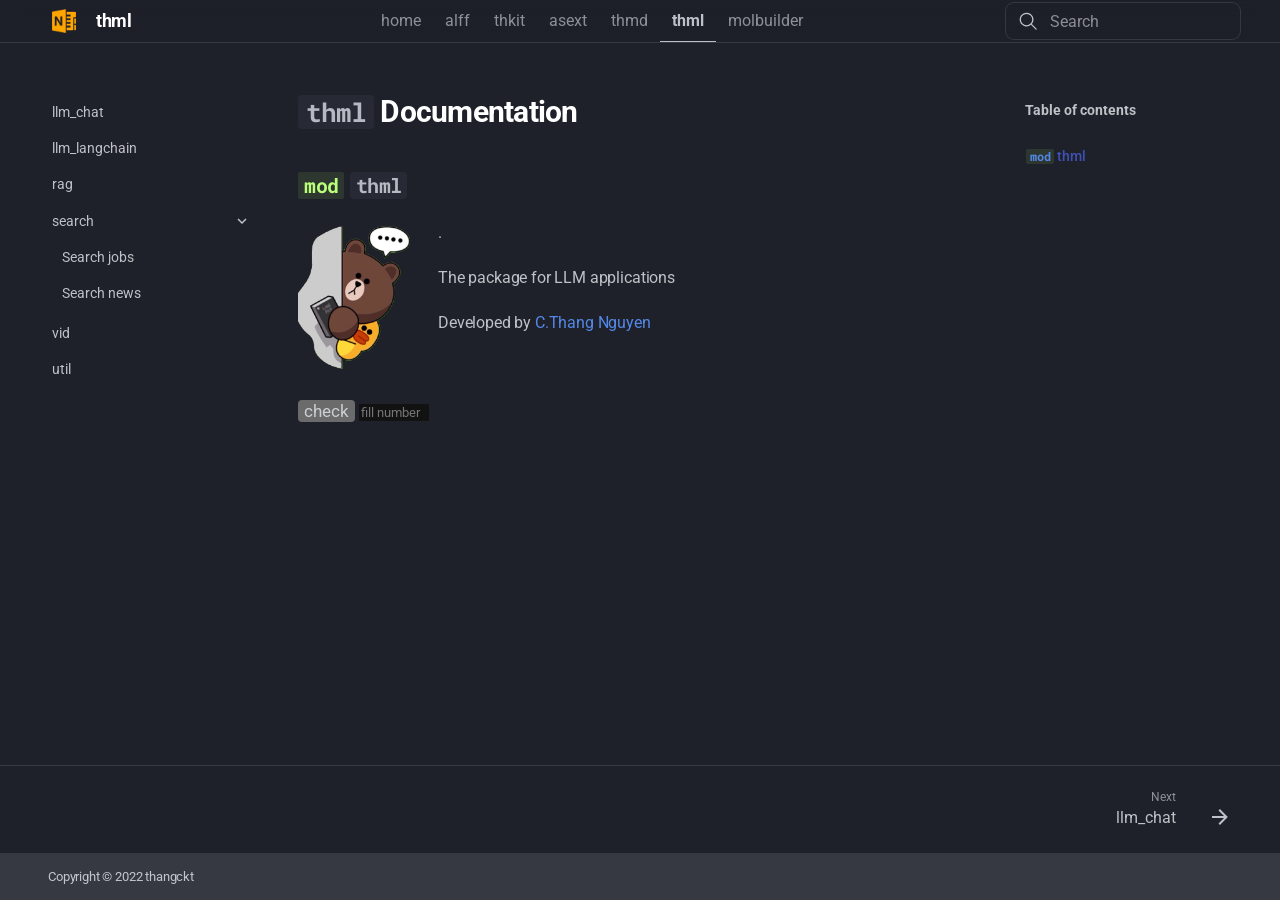
==== commit 6917487b: "Update from https://github.com/thangckt/thml/commit/46b78d44ec065da4f382b20cee593a99096eeabb" ====
--- a/index.html
+++ b/index.html
@@ -947,7 +947,7 @@
 
         <p><img src="./_assets/image/bear_line.png" style="float: left; margin-right: 20px" width="120" />.</p>
 <p>The package for LLM applications</p>
-<p>Developed and maintained by <a href="https://thangckt.github.io">C.Thang Nguyen</a></p>
+<p>Developed by <a href="https://thangckt.github.io">C.Thang Nguyen</a></p>
 
           
 
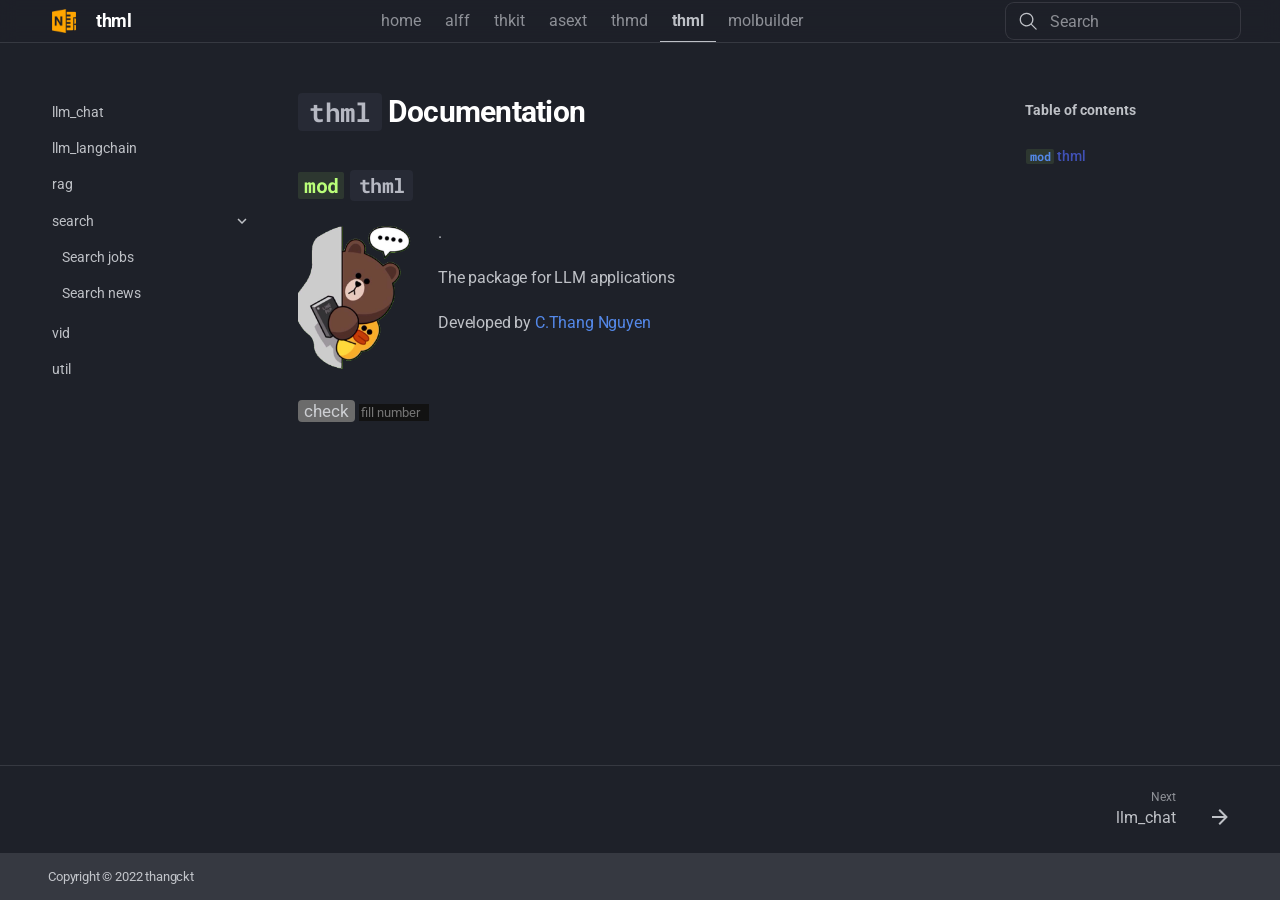
==== commit 3f2e1482: "Update from https://github.com/thangckt/thml/commit/0b3f76409d12195cdea0f3823065827e202c8ba1" ====
--- a/index.html
+++ b/index.html
@@ -18,7 +18,13 @@
         
       
       
-      <link rel="icon" href="_assets/image/one-note-128-o.png">
+      
+        
+        
+        
+          <link rel="icon" href="_assets/image/one-note-128-o.png">
+        
+      
       <meta name="generator" content="mkdocs-1.6.1, mkdocs-materialx-10.1.3">
     
     
@@ -27,15 +33,16 @@
       
     
     
-      <link rel="stylesheet" href="assets/stylesheets/main.6dc7b5bc.min.css">
+      <link rel="stylesheet" href="assets/stylesheets/main.9008998b.min.css">
       
         
         <link rel="stylesheet" href="assets/stylesheets/palette.204eaadb.min.css">
       
-      
-
-
-    
+    
+    
+
+    
+
     
       
     
@@ -1093,7 +1100,7 @@
       <script id="__config" type="application/json">{"annotate": null, "base": ".", "features": ["content.code.annotate", "content.code.copy", "navigation.expand", "navigation.indexes", "navigation.tracking", "navigation.top", "search.suggest", "content.action.edit", "navigation.footer", "toc.follow", "navigation.tabs", "navigation.tabs.sticky", "navigation.tabs.header"], "search": "assets/javascripts/workers/search.7a47a382.min.js", "tags": null, "translations": {"clipboard.copied": "Copied to clipboard", "clipboard.copy": "Copy to clipboard", "search.result.more.one": "1 more on this page", "search.result.more.other": "# more on this page", "search.result.none": "No matching documents", "search.result.one": "1 matching document", "search.result.other": "# matching documents", "search.result.placeholder": "Type to start searching", "search.result.term.missing": "Missing", "select.version": "Select version"}, "version": null}</script>
     
     
-      <script src="assets/javascripts/bundle.cf77aabc.min.js"></script>
+      <script src="assets/javascripts/bundle.d67e244a.min.js"></script>
       
         <script src="1thang_js/page_logVisitor.js"></script>
       
--- a/assets/stylesheets/main.9008998b.min.css
+++ b/assets/stylesheets/main.9008998b.min.css
@@ -0,0 +1 @@
+@charset "UTF-8";html{-webkit-text-size-adjust:none;-moz-text-size-adjust:none;text-size-adjust:none;box-sizing:border-box}*,:after,:before{box-sizing:inherit}@media (prefers-reduced-motion){*,:after,:before{transition:none!important}}body{margin:0}a,button,input,label{-webkit-tap-highlight-color:transparent}a{color:inherit;text-decoration:none}hr{border:0;box-sizing:initial;display:block;height:.05rem;overflow:visible;padding:0}small{font-size:80%}sub,sup{line-height:1em}img{border-style:none}table{border-collapse:initial;border-spacing:0}td,th{font-weight:400;vertical-align:top}button{background:#0000;border:0;font-family:inherit;font-size:inherit;margin:0;padding:0}input{border:0;outline:none}:root{--md-primary-fg-color:#4051b5;--md-primary-fg-color--transparent:#4051b51a;--md-primary-fg-color--light:#5d6cc0;--md-primary-fg-color--dark:#303fa1;--md-primary-bg-color:#fff;--md-primary-bg-color--light:#ffffffb3;--md-accent-fg-color:#526cfe;--md-accent-fg-color--transparent:#526cfe1a;--md-accent-bg-color:#fff;--md-accent-bg-color--light:#ffffffb3}[data-md-color-scheme]{--mx-topbar-bg:var(--md-default-bg-color--light);--mx-topbar-fg:var(--md-default-fg-color);--mx-topbar-fg-muted:var(--md-default-fg-color--light);--mx-topbar-backdrop-filter:blur(px2rem(8px));--mx-tabs-active-underline:var(--md-default-fg-color);--mx-search-outline:var(--md-default-fg-color--lightest);--mx-search-hover-bg:#0003}[data-mx-topbar=primary]{--mx-topbar-bg:var(--md-primary-fg-color);--mx-topbar-fg:var(--md-primary-bg-color);--mx-topbar-fg-muted:var(--mx-topbar-fg);--mx-topbar-backdrop-filter:none;--mx-tabs-active-underline:#0000;--mx-search-outline:var(--mx-topbar-fg);--mx-search-hover-bg:var(--mx-topbar-fg)}@supports (color:color-mix(in srgb,black,white)){[data-mx-topbar=primary]{--mx-topbar-bg:color-mix(in srgb,var(--md-primary-fg-color) 80%,var(--md-default-bg-color));--mx-topbar-fg-muted:color-mix(in srgb,var(--mx-topbar-fg) 72%,#0000);--mx-search-outline:color-mix(in srgb,var(--mx-topbar-fg) 22%,#0000);--mx-search-hover-bg:color-mix(in srgb,var(--mx-topbar-fg) 16%,#0000)}}[data-mx-topbar=accent]{--mx-topbar-bg:var(--md-accent-fg-color);--mx-topbar-fg:var(--md-accent-bg-color);--mx-topbar-fg-muted:var(--mx-topbar-fg);--mx-topbar-backdrop-filter:none;--mx-tabs-active-underline:#0000;--mx-search-outline:var(--mx-topbar-fg);--mx-search-hover-bg:var(--mx-topbar-fg)}@supports (color:color-mix(in srgb,black,white)){[data-mx-topbar=accent]{--mx-topbar-bg:color-mix(in srgb,var(--md-accent-fg-color) 80%,var(--md-default-bg-color));--mx-topbar-fg-muted:color-mix(in srgb,var(--mx-topbar-fg) 72%,#0000);--mx-search-outline:color-mix(in srgb,var(--mx-topbar-fg) 22%,#0000);--mx-search-hover-bg:color-mix(in srgb,var(--mx-topbar-fg) 16%,#0000)}}[data-md-color-scheme=default]{color-scheme:light}[data-md-color-scheme=default] img[src$="#gh-dark-mode-only"],[data-md-color-scheme=default] img[src$="#only-dark"]{display:none}:root,[data-md-color-scheme=default]{--md-hue:225deg;--md-default-fg-color:#000000de;--md-default-fg-color--light:#0000008c;--md-default-fg-color--lighter:#00000052;--md-default-fg-color--lightest:#0000000d;--md-default-bg-color:#fff;--md-default-bg-color--light:#ffffffb3;--md-default-bg-color--lighter:#ffffff4d;--md-default-bg-color--lightest:#ffffff1f;--md-default-fg-color--quote:#0000001a;--md-code-fg-color:#36464e;--md-code-bg-color:#f5f5f5;--md-code-bg-color--light:#f5f5f5b3;--md-code-bg-color--lighter:#f5f5f54d;--md-code-hl-color:#4287ff;--md-code-hl-color--light:#4287ff1a;--md-code-hl-number-color:#d52a2a;--md-code-hl-special-color:#db1457;--md-code-hl-function-color:#a846b9;--md-code-hl-constant-color:#6e59d9;--md-code-hl-keyword-color:#3f6ec6;--md-code-hl-string-color:#1c7d4d;--md-code-hl-name-color:var(--md-code-fg-color);--md-code-hl-operator-color:var(--md-default-fg-color--light);--md-code-hl-punctuation-color:var(--md-default-fg-color--light);--md-code-hl-comment-color:var(--md-default-fg-color--light);--md-code-hl-generic-color:var(--md-default-fg-color--light);--md-code-hl-variable-color:var(--md-default-fg-color--light);--md-typeset-color:var(--md-default-fg-color);--md-typeset-a-color:var(--md-primary-fg-color);--md-typeset-del-color:#f5503d26;--md-typeset-ins-color:#0bd57026;--md-typeset-kbd-color:#fafafa;--md-typeset-kbd-accent-color:#fff;--md-typeset-kbd-border-color:#b8b8b8;--md-typeset-mark-color:#ffff0080;--md-typeset-table-color:#0000001f;--md-typeset-table-color--light:#0000000f;--md-typeset-table-row-color:#00000008;--md-admonition-fg-color:var(--md-default-fg-color);--md-admonition-bg-color:var(--md-default-bg-color);--md-warning-fg-color:#000000de;--md-warning-bg-color:#ff9;--md-shadow-z1:0 0.1rem 0.3rem #0000000d,0 0 0.05rem #0003;--md-shadow-z2:0 0.2rem 0.5rem #0000001a,0 0 0.05rem #00000040;--md-shadow-z3:0 0.2rem 0.5rem #0003,0 0 0.05rem #00000059;--color-foreground:0 0 0;--color-background:255 255 255;--color-background-subtle:240 240 240;--color-backdrop:255 255 255}.md-icon svg{fill:currentcolor;display:block;height:1.2rem;width:1.2rem}body{-webkit-font-smoothing:antialiased;-moz-osx-font-smoothing:grayscale;--md-text-font-family:var(--md-text-font,_),-apple-system,BlinkMacSystemFont,Helvetica,Arial,sans-serif;--md-code-font-family:var(--md-code-font,_),SFMono-Regular,Consolas,Menlo,monospace}aside,body,input{font-feature-settings:"kern","liga";color:var(--md-typeset-color);font-family:var(--md-text-font-family)}code,kbd,pre{font-feature-settings:"kern";font-family:var(--md-code-font-family)}:root{--md-typeset-table-sort-icon:url('data:image/svg+xml;charset=utf-8,<svg xmlns="http://www.w3.org/2000/svg" viewBox="0 0 24 24"><path d="m18 21-4-4h3V7h-3l4-4 4 4h-3v10h3M2 19v-2h10v2M2 13v-2h7v2M2 7V5h4v2z"/></svg>');--md-typeset-table-sort-icon--asc:url('data:image/svg+xml;charset=utf-8,<svg xmlns="http://www.w3.org/2000/svg" viewBox="0 0 24 24"><path d="M19 17h3l-4 4-4-4h3V3h2M2 17h10v2H2M6 5v2H2V5m0 6h7v2H2z"/></svg>');--md-typeset-table-sort-icon--desc:url('data:image/svg+xml;charset=utf-8,<svg xmlns="http://www.w3.org/2000/svg" viewBox="0 0 24 24"><path d="M19 7h3l-4-4-4 4h3v14h2M2 17h10v2H2M6 5v2H2V5m0 6h7v2H2z"/></svg>');--md-typeset-preview-icon:url('data:image/svg+xml;charset=utf-8,<svg xmlns="http://www.w3.org/2000/svg" viewBox="0 0 24 24"><path d="M11 1.07C7.05 1.56 4 4.92 4 9h7m-7 6a8 8 0 0 0 8 8 8 8 0 0 0 8-8v-4H4m9-9.93V9h7c0-4.08-3.06-7.44-7-7.93"/></svg>')}.md-typeset{-webkit-print-color-adjust:exact;color-adjust:exact;font-size:.8rem;letter-spacing:-.01em;line-height:1.8;overflow-wrap:break-word}@media print{.md-typeset{font-size:.68rem}}.md-typeset blockquote,.md-typeset dl,.md-typeset figure,.md-typeset ol,.md-typeset pre,.md-typeset ul{margin-bottom:1em;margin-top:1em}.md-typeset h1{color:var(--md-default-fg-color);font-size:1.875em;line-height:1.3;margin:0 0 1.25em}.md-typeset h1,.md-typeset h2{font-weight:700;letter-spacing:-.025em}.md-typeset h2{font-size:1.5em;line-height:1.4;margin:1.6em 0 .64em}.md-typeset h3{font-size:1.25em;font-weight:700;letter-spacing:-.01em;line-height:1.5;margin:1.6em 0 .8em}.md-typeset h2+h3{margin-top:.8em}.md-typeset h4{font-weight:700;letter-spacing:-.01em;margin:1em 0}.md-typeset h5,.md-typeset h6{color:var(--md-default-fg-color--light);font-size:.8em;font-weight:700;letter-spacing:-.01em;margin:1.25em 0}.md-typeset h5{text-transform:uppercase}.md-typeset h5 code{text-transform:none}.md-typeset hr{border-bottom:.05rem solid var(--md-default-fg-color--lightest);display:flow-root;margin:1.5em 0}.md-typeset a{color:var(--md-typeset-a-color);word-break:break-word}.md-typeset a,.md-typeset a:before{transition:color 125ms}.md-typeset a:focus,.md-typeset a:hover{color:var(--md-accent-fg-color);text-decoration:underline}.md-typeset a:focus code,.md-typeset a:hover code{background-color:var(--md-accent-fg-color--transparent);color:var(--md-accent-fg-color)}.md-typeset a code{color:var(--md-typeset-a-color)}.md-typeset a.focus-visible{outline-color:var(--md-accent-fg-color);outline-offset:.2rem}.md-typeset code,.md-typeset kbd,.md-typeset pre{color:var(--md-code-fg-color);direction:ltr;font-variant-ligatures:none;transition:background-color 125ms}@media print{.md-typeset code,.md-typeset kbd,.md-typeset pre{white-space:pre-wrap}}.md-typeset code{background-color:var(--md-code-bg-color);border-radius:.2rem;-webkit-box-decoration-break:clone;box-decoration-break:clone;font-size:.85em;line-height:1.4;padding:2px .4411764706em;transition:color 125ms,background-color 125ms;word-break:break-word}.md-typeset code:not(.focus-visible){-webkit-tap-highlight-color:transparent;outline:none}.md-typeset pre{display:flow-root;line-height:1.4;position:relative}.md-typeset pre>code{border-radius:.4rem;-webkit-box-decoration-break:slice;box-decoration-break:slice;box-shadow:none;display:block;margin:0;outline-color:var(--md-accent-fg-color);overflow:auto;padding:.7720588235em 1.1764705882em;scrollbar-color:var(--md-default-fg-color--lighter) #0000;scrollbar-width:thin;touch-action:auto;word-break:normal}.md-typeset pre>code:hover{scrollbar-color:var(--md-accent-fg-color) #0000}.md-typeset pre>code::-webkit-scrollbar{height:.2rem;width:.2rem}.md-typeset pre>code::-webkit-scrollbar-thumb{background-color:var(--md-default-fg-color--lighter)}.md-typeset pre>code::-webkit-scrollbar-thumb:hover{background-color:var(--md-accent-fg-color)}.md-typeset kbd{border-radius:.2rem;box-shadow:0 0 0 .05rem var(--md-typeset-kbd-border-color),0 .15rem 0 var(--md-typeset-kbd-border-color);color:var(--md-default-fg-color);display:inline-block;font-size:.75em;padding:0 .6666666667em;vertical-align:text-top;word-break:break-word}.md-typeset mark{background-color:var(--md-typeset-mark-color);-webkit-box-decoration-break:clone;box-decoration-break:clone;color:inherit;word-break:break-word}.md-typeset abbr{border-bottom:.05rem dotted var(--md-default-fg-color--light);cursor:help;text-decoration:none}.md-typeset [data-preview]{position:relative}[dir=ltr] .md-typeset [data-preview]:after{margin-left:.125em}[dir=rtl] .md-typeset [data-preview]:after{margin-right:.125em}.md-typeset [data-preview]:after{background-color:currentcolor;content:"";display:inline-block;height:.8em;-webkit-mask-image:var(--md-typeset-preview-icon);mask-image:var(--md-typeset-preview-icon);-webkit-mask-repeat:no-repeat;mask-repeat:no-repeat;-webkit-mask-size:contain;mask-size:contain;transition:background-color 125ms;vertical-align:text-top;width:.8em}.md-typeset small{opacity:.75}[dir=ltr] .md-typeset sub,[dir=ltr] .md-typeset sup{margin-left:.078125em}[dir=rtl] .md-typeset sub,[dir=rtl] .md-typeset sup{margin-right:.078125em}[dir=ltr] .md-typeset blockquote{padding-left:.6rem}[dir=rtl] .md-typeset blockquote{padding-right:.6rem}[dir=ltr] .md-typeset blockquote{border-left:.2rem solid var(--md-default-fg-color--quote)}[dir=rtl] .md-typeset blockquote{border-right:.2rem solid var(--md-default-fg-color--quote)}.md-typeset blockquote{color:var(--md-default-fg-color--light);font-size:.7rem;margin-left:0;margin-right:0}.md-typeset ul{list-style-type:disc}.md-typeset ul[type]{list-style-type:revert-layer}[dir=ltr] .md-typeset ol,[dir=ltr] .md-typeset ul{margin-left:.625em}[dir=rtl] .md-typeset ol,[dir=rtl] .md-typeset ul{margin-right:.625em}.md-typeset ol,.md-typeset ul{padding:0}.md-typeset ol:not([hidden]),.md-typeset ul:not([hidden]){display:flow-root}.md-typeset ol ol,.md-typeset ul ol{list-style-type:lower-alpha}.md-typeset ol ol ol,.md-typeset ul ol ol{list-style-type:lower-roman}.md-typeset ol ol ol ol,.md-typeset ul ol ol ol{list-style-type:upper-alpha}.md-typeset ol ol ol ol ol,.md-typeset ul ol ol ol ol{list-style-type:upper-roman}.md-typeset ol[type],.md-typeset ul[type]{list-style-type:revert-layer}[dir=ltr] .md-typeset ol li,[dir=ltr] .md-typeset ul li{margin-left:1.25em}[dir=rtl] .md-typeset ol li,[dir=rtl] .md-typeset ul li{margin-right:1.25em}.md-typeset ol li,.md-typeset ul li{margin-bottom:.5em}.md-typeset ol li blockquote,.md-typeset ol li p,.md-typeset ul li blockquote,.md-typeset ul li p{margin:.5em 0}.md-typeset ol li:last-child,.md-typeset ul li:last-child{margin-bottom:0}[dir=ltr] .md-typeset ol li ol,[dir=ltr] .md-typeset ol li ul,[dir=ltr] .md-typeset ul li ol,[dir=ltr] .md-typeset ul li ul{margin-left:.625em}[dir=rtl] .md-typeset ol li ol,[dir=rtl] .md-typeset ol li ul,[dir=rtl] .md-typeset ul li ol,[dir=rtl] .md-typeset ul li ul{margin-right:.625em}.md-typeset ol li ol,.md-typeset ol li ul,.md-typeset ul li ol,.md-typeset ul li ul{margin-bottom:.5em;margin-top:.5em}[dir=ltr] .md-typeset dd{margin-left:1.875em}[dir=rtl] .md-typeset dd{margin-right:1.875em}.md-typeset dd{margin-bottom:1.5em;margin-top:1em}.md-typeset img,.md-typeset svg,.md-typeset video{height:auto;max-width:100%}.md-typeset img[align=left]{margin:1em 1em 1em 0}.md-typeset img[align=right]{margin:1em 0 1em 1em}.md-typeset img[align]:only-child{margin-top:0}.md-typeset figure{display:flow-root;margin:1em auto;max-width:100%;text-align:center;width:fit-content}.md-typeset figure img{display:block;margin:0 auto}.md-typeset figcaption{font-style:italic;margin:1em auto;max-width:24rem}.md-typeset iframe{max-width:100%}.md-typeset table:not([class]){background-color:var(--md-default-bg-color);border:.05rem solid var(--md-typeset-table-color);border-radius:.1rem;display:inline-block;font-size:.64rem;max-width:100%;overflow:auto;touch-action:auto}@media print{.md-typeset table:not([class]){display:table}}.md-typeset table:not([class])+*{margin-top:1.5em}.md-typeset table:not([class]) td>:first-child,.md-typeset table:not([class]) th>:first-child{margin-top:0}.md-typeset table:not([class]) td>:last-child,.md-typeset table:not([class]) th>:last-child{margin-bottom:0}.md-typeset table:not([class]) td:not([align]),.md-typeset table:not([class]) th:not([align]){text-align:left}[dir=rtl] .md-typeset table:not([class]) td:not([align]),[dir=rtl] .md-typeset table:not([class]) th:not([align]){text-align:right}.md-typeset table:not([class]) th{font-weight:700;min-width:5rem;padding:.9375em 1.25em;vertical-align:top}.md-typeset table:not([class]) td{border-top:.05rem solid var(--md-typeset-table-color);padding:.9375em 1.25em;vertical-align:top}.md-typeset table:not([class]) tbody tr{transition:background-color 125ms}.md-typeset table:not([class]) tbody tr:nth-of-type(odd){background-color:var(--md-typeset-table-row-color)}.md-typeset table:not([class]) tbody tr:hover{background-color:var(--md-typeset-table-color--light);box-shadow:0 .05rem 0 var(--md-default-bg-color) inset}.md-typeset table:not([class]) a{word-break:normal}.md-typeset table th[role=columnheader]{cursor:pointer}[dir=ltr] .md-typeset table th[role=columnheader]:after{margin-left:.5em}[dir=rtl] .md-typeset table th[role=columnheader]:after{margin-right:.5em}.md-typeset table th[role=columnheader]:after{content:"";display:inline-block;height:1.2em;-webkit-mask-image:var(--md-typeset-table-sort-icon);mask-image:var(--md-typeset-table-sort-icon);-webkit-mask-repeat:no-repeat;mask-repeat:no-repeat;-webkit-mask-size:contain;mask-size:contain;transition:background-color 125ms;vertical-align:text-bottom;width:1.2em}.md-typeset table th[role=columnheader]:hover:after{background-color:var(--md-default-fg-color--lighter)}.md-typeset table th[role=columnheader][aria-sort=ascending]:after{background-color:var(--md-default-fg-color--light);-webkit-mask-image:var(--md-typeset-table-sort-icon--asc);mask-image:var(--md-typeset-table-sort-icon--asc)}.md-typeset table th[role=columnheader][aria-sort=descending]:after{background-color:var(--md-default-fg-color--light);-webkit-mask-image:var(--md-typeset-table-sort-icon--desc);mask-image:var(--md-typeset-table-sort-icon--desc)}.md-typeset__scrollwrap{margin:1em -.8rem;overflow-x:auto;touch-action:auto}.md-typeset__table{display:inline-block;margin-bottom:.5em;padding:0 .8rem}@media print{.md-typeset__table{display:block}}html .md-typeset__table table{display:table;margin:0;overflow:hidden;width:100%}@media screen and (max-width:44.984375em){.md-content__inner>pre{margin:1em -.8rem}.md-content__inner>pre code{border-radius:0}}.md-typeset .md-author{border-radius:100%;display:block;flex-shrink:0;height:1.6rem;overflow:hidden;position:relative;transition:color 125ms,transform 125ms;width:1.6rem}.md-typeset .md-author img{display:block}.md-typeset .md-author--more{background:var(--md-default-fg-color--lightest);color:var(--md-default-fg-color--lighter);font-size:.6rem;font-weight:700;line-height:1.6rem;text-align:center}.md-typeset .md-author--long{height:2.4rem;width:2.4rem}.md-typeset a.md-author{transform:scale(1)}.md-typeset a.md-author img{border-radius:100%;filter:grayscale(100%) opacity(75%);transition:filter 125ms}.md-typeset a.md-author:focus,.md-typeset a.md-author:hover{transform:scale(1.1);z-index:1}.md-typeset a.md-author:focus img,.md-typeset a.md-author:hover img{filter:grayscale(0)}.md-banner{background-color:var(--md-accent-fg-color--transparent);color:var(--md-default-fg-color);overflow:auto}@media print{.md-banner{display:none}}.md-banner--warning{background-color:var(--md-warning-bg-color);color:var(--md-warning-fg-color)}.md-banner__inner{font-size:.7rem;margin:.6rem auto;padding:0 .8rem}[dir=ltr] .md-banner__button{float:right}[dir=rtl] .md-banner__button{float:left}.md-banner__button{color:inherit;cursor:pointer;transition:opacity .25s}.no-js .md-banner__button{display:none}.md-banner__button:hover{opacity:.7}html{font-size:125%;height:100%;overflow-x:hidden}@media screen and (min-width:100em){html{font-size:137.5%}}@media screen and (min-width:125em){html{font-size:150%}}body{background-color:var(--md-default-bg-color);display:flex;flex-direction:column;font-size:.5rem;min-height:100dvh;position:relative;width:100%}@media print{body{display:block}}@media screen and (max-width:59.984375em){body[data-md-scrolllock]{position:fixed}}@media (hover:none) and (pointer:coarse){.md-search__scrollwrap,.md-sidebar__scrollwrap{overscroll-behavior:contain}}.md-grid{margin-left:auto;margin-right:auto;max-width:61rem}.md-container{display:flex;flex-direction:column;flex-grow:1}@media print{.md-container{display:block}}.md-main{flex-grow:1}.md-main__inner{display:flex;height:100%;margin-top:1.5rem}.md-ellipsis{overflow:hidden;text-overflow:ellipsis}.md-toggle{display:none}.md-option{height:0;opacity:0;position:absolute;width:0}.md-option:checked+label:not([hidden]){display:block}.md-option.focus-visible+label{outline-color:var(--md-accent-fg-color);outline-style:auto}.md-skip{background-color:var(--md-default-fg-color);border-radius:.1rem;color:var(--md-default-bg-color);font-size:.64rem;margin:.5rem;opacity:0;outline-color:var(--md-accent-fg-color);padding:.3rem .5rem;position:fixed;transform:translateY(.4rem);z-index:-1}.md-skip:focus{opacity:1;transform:translateY(0);transition:transform .25s cubic-bezier(.4,0,.2,1),opacity 175ms 75ms;z-index:10}@page{margin:25mm}:root{--md-clipboard-icon:url('data:image/svg+xml;charset=utf-8,<svg xmlns="http://www.w3.org/2000/svg" viewBox="0 0 24 24"><path d="M19 21H8V7h11m0-2H8a2 2 0 0 0-2 2v14a2 2 0 0 0 2 2h11a2 2 0 0 0 2-2V7a2 2 0 0 0-2-2m-3-4H4a2 2 0 0 0-2 2v14h2V3h12z"/></svg>')}.md-clipboard{border-radius:.4rem;color:var(--md-default-fg-color--lightest);cursor:pointer;height:1.5em;outline-color:var(--md-accent-fg-color);outline-offset:.1rem;transition:color .25s;width:1.5em;z-index:1}@media print{.md-clipboard{display:none}}.md-clipboard:not(.focus-visible){-webkit-tap-highlight-color:transparent;outline:none}:hover>.md-clipboard{color:var(--md-default-fg-color--light)}.md-clipboard:focus,.md-clipboard:hover{color:var(--md-accent-fg-color)}.md-clipboard:after{background-color:currentcolor;content:"";display:block;height:1.125em;margin:0 auto;-webkit-mask-image:var(--md-clipboard-icon);mask-image:var(--md-clipboard-icon);-webkit-mask-position:center;mask-position:center;-webkit-mask-repeat:no-repeat;mask-repeat:no-repeat;-webkit-mask-size:contain;mask-size:contain;width:1.125em}.md-clipboard--inline{cursor:pointer}.md-clipboard--inline code{transition:color .25s,background-color .25s}.md-clipboard--inline:focus code,.md-clipboard--inline:hover code{background-color:var(--md-accent-fg-color--transparent);color:var(--md-accent-fg-color)}:root{--md-code-select-icon:url('data:image/svg+xml;charset=utf-8,<svg xmlns="http://www.w3.org/2000/svg" viewBox="0 0 24 24"><path d="M19 19h-4v2h4c1.1 0 2-.9 2-2v-4h-2m0-12h-4v2h4v4h2V5c0-1.1-.9-2-2-2M5 5h4V3H5c-1.1 0-2 .9-2 2v4h2m0 6H3v4c0 1.1.9 2 2 2h4v-2H5zm2-4h2v2H7zm4 0h2v2h-2zm4 0h2v2h-2zM7 7h2v2H7zm4 0h2v2h-2zm4 0h2v2h-2zm-8 8h2v2H7zm4 0h2v2h-2zm4 0h2v2h-2z"/></svg>');--md-code-copy-icon:url('data:image/svg+xml;charset=utf-8,<svg xmlns="http://www.w3.org/2000/svg" viewBox="0 0 24 24"><path d="M19 21H8V7h11m0-2H8a2 2 0 0 0-2 2v14a2 2 0 0 0 2 2h11a2 2 0 0 0 2-2V7a2 2 0 0 0-2-2m-3-4H4a2 2 0 0 0-2 2v14h2V3h12z"/></svg>')}.md-typeset .md-code__content{display:grid;line-height:1.4}.md-code__nav{background-color:var(--md-code-bg-color--lighter);border-radius:.4rem;display:flex;gap:.2rem;padding:.2rem;position:absolute;right:.25em;top:.25em;transition:background-color .25s;z-index:1}:hover>.md-code__nav{background-color:var(--md-code-bg-color--light)}.md-code__button{color:var(--md-default-fg-color--lightest);cursor:pointer;display:block;height:1.5em;outline-color:var(--md-accent-fg-color);outline-offset:.1rem;transition:color .25s;width:1.5em}:hover>*>.md-code__button{color:var(--md-default-fg-color--light)}.md-code__button.focus-visible,.md-code__button:hover{color:var(--md-accent-fg-color)}.md-code__button--active{color:var(--md-default-fg-color)!important}.md-code__button:after{background-color:currentcolor;content:"";display:block;height:1.125em;margin:0 auto;-webkit-mask-position:center;mask-position:center;-webkit-mask-repeat:no-repeat;mask-repeat:no-repeat;-webkit-mask-size:contain;mask-size:contain;width:1.125em}.md-code__button[data-md-type=select]:after{-webkit-mask-image:var(--md-code-select-icon);mask-image:var(--md-code-select-icon)}.md-code__button[data-md-type=copy]:after{-webkit-mask-image:var(--md-code-copy-icon);mask-image:var(--md-code-copy-icon)}@keyframes consent{0%{opacity:0;transform:translateY(100%)}to{opacity:1;transform:translateY(0)}}@keyframes overlay{0%{opacity:0}to{opacity:1}}.md-consent__overlay{animation:overlay .35s both;-webkit-backdrop-filter:blur(.2rem);backdrop-filter:blur(.2rem);background-color:var(--md-default-bg-color--light);height:100%;opacity:1;position:fixed;top:0;width:100%;z-index:5}.md-consent__inner{bottom:0;display:flex;justify-content:center;max-height:100%;padding:0;position:fixed;width:100%;z-index:5}.md-consent__form{animation:consent .5s cubic-bezier(.1,.7,.1,1) both;background-color:var(--md-default-bg-color);border:0;border-radius:.8rem;box-shadow:var(--md-shadow-z3);margin:.4rem;overflow:auto;padding-left:1.2rem;padding-right:1.2rem}.md-consent__settings{display:none;margin:1em 0}input:checked+.md-consent__settings{display:block}.md-consent__controls{line-height:1.2;margin-bottom:.8rem}.md-typeset .md-consent__controls .md-button{display:inline}@media screen and (max-width:44.984375em){.md-typeset .md-consent__controls .md-button{display:block;margin-top:.4rem;text-align:center;width:100%}}.md-consent label{cursor:pointer}.md-content{flex-grow:1;min-width:0}.md-content__inner{margin:0 .8rem 1.2rem;padding-top:.6rem}@media screen and (min-width:76.25em){[dir=ltr] .md-sidebar--primary:not([hidden])~.md-content>.md-content__inner{margin-left:1.2rem}[dir=ltr] .md-sidebar--secondary:not([hidden])~.md-content>.md-content__inner,[dir=rtl] .md-sidebar--primary:not([hidden])~.md-content>.md-content__inner{margin-right:1.2rem}[dir=rtl] .md-sidebar--secondary:not([hidden])~.md-content>.md-content__inner{margin-left:1.2rem}}.md-content__inner:before{content:"";display:block;height:.4rem}.md-content__inner>:last-child{margin-bottom:0}[dir=ltr] .md-content__button{float:right}[dir=rtl] .md-content__button{float:left}[dir=ltr] .md-content__button{margin-left:.4rem}[dir=rtl] .md-content__button{margin-right:.4rem}.md-content__button{background-color:var(--md-default-fg-color--lightest);border-radius:.4rem;display:flex;margin-top:.2rem;padding:.3rem}@media print{.md-content__button{display:none}}.md-typeset .md-content__button{color:var(--md-default-fg-color);transition:color .25s,background-color .25s}.md-typeset .md-content__button svg{opacity:.5;transition:opacity .25s}.md-typeset .md-content__button:focus,.md-typeset .md-content__button:hover{background-color:var(--md-accent-fg-color--transparent);color:var(--md-accent-fg-color)}.md-typeset .md-content__button:focus svg,.md-typeset .md-content__button:hover svg{opacity:1}.md-content__button svg{height:.9rem;width:.9rem}[dir=rtl] .md-content__button svg{transform:scaleX(-1)}.md-content__button svg.lucide{fill:#0000;stroke:currentcolor}[dir=ltr] .md-dialog{right:.8rem}[dir=rtl] .md-dialog{left:.8rem}.md-dialog{background-color:var(--md-accent-fg-color);border-radius:.4rem;bottom:.8rem;box-shadow:var(--md-shadow-z3);min-width:11.1rem;opacity:0;padding:.4rem 1.2rem;pointer-events:none;position:fixed;transform:translateY(100%);transition:transform 0ms .4s,opacity .4s;z-index:4}@media print{.md-dialog{display:none}}.md-dialog--active{opacity:1;pointer-events:auto;transform:translateY(0);transition:transform .4s cubic-bezier(.075,.85,.175,1),opacity .4s}.md-dialog__inner{color:var(--md-default-bg-color);font-size:.7rem}.md-feedback{margin:2em 0 1em;text-align:center}.md-feedback fieldset{border:none;margin:0;padding:0}.md-feedback__title{font-weight:700;margin:1em auto}.md-feedback__inner{position:relative}.md-feedback__list{display:flex;flex-wrap:wrap;place-content:baseline center;position:relative}.md-feedback__list:hover .md-icon:not(:disabled){color:var(--md-default-fg-color--lighter)}:disabled .md-feedback__list{min-height:1.8rem}.md-feedback__icon{color:var(--md-default-fg-color--light);cursor:pointer;flex-shrink:0;margin:0 .1rem;transition:color 125ms}.md-feedback__icon:not(:disabled).md-icon:hover{color:var(--md-accent-fg-color)}.md-feedback__icon:disabled{color:var(--md-default-fg-color--lightest);pointer-events:none}.md-feedback__note{opacity:0;position:relative;transform:translateY(.4rem);transition:transform .4s cubic-bezier(.1,.7,.1,1),opacity .15s}.md-feedback__note>*{margin:0 auto;max-width:16rem}:disabled .md-feedback__note{opacity:1;transform:translateY(0)}@media print{.md-feedback{display:none}}.md-footer{background-color:var(--md-default-bg-color);border-top:.05rem solid var(--md-default-fg-color--lightest);color:var(--md-default-fg-color)}@media print{.md-footer{display:none}}.md-footer__inner{justify-content:space-between;overflow:auto;padding:.2rem}.md-footer__inner:not([hidden]){display:flex}.md-footer__link{align-items:end;display:flex;flex-grow:0.01;margin-bottom:.4rem;margin-top:1rem;max-width:100%;outline-color:var(--md-accent-fg-color);overflow:hidden;transition:opacity .25s}.md-footer__link:focus,.md-footer__link:hover{opacity:.7}[dir=rtl] .md-footer__link svg{transform:scaleX(-1)}@media screen and (max-width:44.984375em){.md-footer__link--prev{flex-shrink:0}.md-footer__link--prev .md-footer__title{display:none}}[dir=ltr] .md-footer__link--next{margin-left:auto}[dir=rtl] .md-footer__link--next{margin-right:auto}.md-footer__link--next{text-align:right}[dir=rtl] .md-footer__link--next{text-align:left}.md-footer__title{flex-grow:1;font-size:.8rem;margin-bottom:.7rem;max-width:calc(100% - 2.4rem);padding:0 1rem;white-space:nowrap}.md-footer__button{margin:.2rem;padding:.4rem}.md-footer__direction{display:block;font-size:.6rem;margin-bottom:.2rem;opacity:.7}.md-footer-meta{background-color:var(--md-default-fg-color--lightest)}.md-footer-meta__inner{display:flex;flex-wrap:wrap;justify-content:space-between;padding:.2rem}html .md-footer-meta.md-typeset a:not(:focus,:hover){color:var(--md-default-fg-color)}.md-copyright{color:var(--md-default-fg-color--light);font-size:.64rem;margin:auto .6rem;padding:.4rem 0;width:100%}@media screen and (min-width:45em){.md-copyright{width:auto}}.md-copyright__highlight{color:var(--md-default-fg-color)}.md-social{display:inline-flex;gap:.2rem;margin:0 .4rem;padding:.2rem 0 .6rem}@media screen and (min-width:45em){.md-social{padding:.6rem 0}}.md-social__link{display:inline-block;height:1.6rem;text-align:center;width:1.6rem}.md-social__link:before{line-height:1.9}.md-social__link svg{fill:currentcolor;max-height:.8rem;vertical-align:-25%}.md-typeset .md-button{background-color:var(--md-default-fg-color--lightest);border-radius:.4rem;color:var(--md-default-fg-color--light);cursor:pointer;display:inline-block;font-weight:700;padding:.5em 1.5em;text-decoration:none;transition:color 125ms,background-color 125ms,opacity 125ms}.md-typeset .md-button.focus-visible{outline-offset:0}.md-typeset .md-button:focus,.md-typeset .md-button:hover{color:var(--md-default-fg-color--light);opacity:.8}.md-typeset .md-button--primary{background-color:var(--md-primary-fg-color);color:var(--md-primary-bg-color)}.md-typeset .md-button--primary:focus,.md-typeset .md-button--primary:hover{color:var(--md-primary-bg-color);opacity:.8}[dir=ltr] .md-typeset .md-input{border-top-left-radius:.1rem}[dir=ltr] .md-typeset .md-input,[dir=rtl] .md-typeset .md-input{border-top-right-radius:.1rem}[dir=rtl] .md-typeset .md-input{border-top-left-radius:.1rem}.md-typeset .md-input{border-bottom:.1rem solid var(--md-default-fg-color--lighter);box-shadow:var(--md-shadow-z1);font-size:.8rem;height:1.8rem;padding:0 .6rem;transition:border .25s,box-shadow .25s}.md-typeset .md-input:focus,.md-typeset .md-input:hover{border-bottom-color:var(--md-accent-fg-color);box-shadow:var(--md-shadow-z2)}.md-typeset .md-input--stretch{width:100%}.md-header{-webkit-backdrop-filter:blur(.4rem);backdrop-filter:blur(.4rem);background-color:var(--mx-topbar-bg);color:var(--mx-topbar-fg);display:block;left:0;position:sticky;right:0;top:0;z-index:4}@media print{.md-header{display:none}}.md-header[hidden]{transform:translateY(-100%);transition:transform .25s cubic-bezier(.8,0,.6,1)}.md-header--shadow{box-shadow:0 .05rem 0 var(--md-default-fg-color--lightest);transition:transform .25s cubic-bezier(.1,.7,.1,1)}.md-header__inner{align-items:center;display:flex;padding:0 .4rem}.md-header__button{color:currentcolor;cursor:pointer;margin:.2rem;outline-color:var(--md-accent-fg-color);padding:.4rem;position:relative;transition:opacity .25s;vertical-align:middle;z-index:1}.md-header__button:hover{opacity:.7}.md-header__button:not([hidden]){display:inline-block}.md-header__button:not(.focus-visible){-webkit-tap-highlight-color:transparent;outline:none}.md-header__button.md-logo{margin:.2rem;padding:.4rem}@media screen and (max-width:76.234375em){.md-header__button.md-logo{display:none}}.md-header__button.md-logo img,.md-header__button.md-logo svg{fill:currentcolor;display:block;height:1.2rem;width:auto}.md-header__button.md-logo img.lucide,.md-header__button.md-logo svg.lucide{fill:#0000;stroke:currentcolor}@media screen and (min-width:60em){.md-header__button[for=__search]{display:none}}.no-js .md-header__button[for=__search]{display:none}[dir=rtl] .md-header__button[for=__search] svg{transform:scaleX(-1)}@media screen and (min-width:76.25em){.md-header__button[for=__drawer]{display:none}}.md-header__topic{display:flex;max-width:100%;position:absolute;transition:transform .4s cubic-bezier(.1,.7,.1,1),opacity .15s;white-space:nowrap}.md-header__topic+.md-header__topic{opacity:0;pointer-events:none;transform:translateX(1.25rem);transition:transform .4s cubic-bezier(1,.7,.1,.1),opacity .15s;z-index:-1}[dir=rtl] .md-header__topic+.md-header__topic{transform:translateX(-1.25rem)}.md-header__topic:first-child{font-weight:700}.md-header__title{flex-grow:1;font-size:.9rem;height:2.4rem;letter-spacing:-.025em;line-height:2.4rem;margin-left:.4rem;margin-right:.4rem;width:14rem}.md-header__title--active .md-header__topic{opacity:0;pointer-events:none;transform:translateX(-1.25rem);transition:transform .4s cubic-bezier(1,.7,.1,.1),opacity .15s;z-index:-1}[dir=rtl] .md-header__title--active .md-header__topic{transform:translateX(1.25rem)}.md-header__title--active .md-header__topic+.md-header__topic{opacity:1;pointer-events:auto;transform:translateX(0);transition:transform .4s cubic-bezier(.1,.7,.1,1),opacity .15s;z-index:0}.md-header__title>.md-header__ellipsis{height:100%;position:relative;width:100%}.md-header__option{display:flex;flex-shrink:0;max-width:100%;white-space:nowrap}.md-header__option>input{bottom:0}.md-header__source{display:none}@media screen and (min-width:60em){[dir=ltr] .md-header__source{margin-left:1rem}[dir=rtl] .md-header__source{margin-right:1rem}.md-header__source{display:block;max-width:11.5rem;width:11.5rem}}@media screen and (min-width:76.25em){[dir=ltr] .md-header__source{margin-left:1.4rem}[dir=rtl] .md-header__source{margin-right:1.4rem}}.md-header .md-icon svg{height:1rem;width:1rem}.md-header__inner>.md-tabs{-webkit-backdrop-filter:none;backdrop-filter:none;background-color:initial;box-shadow:none;flex:1 1 0;min-width:0;overflow:hidden}.md-header__inner:has(>.md-tabs) .md-header__title{flex:0 0 auto;overflow:hidden;width:12rem}.md-header__inner:has(>.md-tabs) .md-header__title>.md-header__ellipsis{display:grid;position:static;width:100%}.md-header__inner:has(>.md-tabs) .md-header__title .md-header__topic{grid-area:1/1/2/2;position:static}.md-meta{color:var(--md-default-fg-color--light);font-size:.7rem;line-height:1.3}.md-meta__list{display:inline-flex;flex-wrap:wrap;list-style:none;margin:0;padding:0}.md-meta__item:not(:last-child):after{content:"·";margin-left:.2rem;margin-right:.2rem}.md-meta__link{color:var(--md-typeset-a-color)}.md-meta__link:focus,.md-meta__link:hover{color:var(--md-accent-fg-color)}.md-draft{background-color:#ff1744;border-radius:.125em;color:#fff;display:inline-block;font-weight:700;padding-left:.5714285714em;padding-right:.5714285714em}:root{--md-nav-icon--next:url('data:image/svg+xml;charset=utf-8,<svg xmlns="http://www.w3.org/2000/svg" viewBox="0 0 24 24"><path d="M8.59 16.58 13.17 12 8.59 7.41 10 6l6 6-6 6z"/></svg>')}.md-nav{font-size:.7rem;line-height:1.3;transition:max-height .25s cubic-bezier(.86,0,.07,1)}.md-nav .md-nav__title{display:none}.md-nav__list{display:flex;flex-direction:column;list-style:none;margin:0;padding:0}.md-nav__list>li+li{margin-top:.2rem}[dir=ltr] .md-nav--primary .md-nav__list .md-nav__list{margin-left:.5rem}[dir=rtl] .md-nav--primary .md-nav__list .md-nav__list{margin-right:.5rem}[dir=ltr] .md-nav--secondary .md-nav__list .md-nav__list{margin-left:.85rem}[dir=rtl] .md-nav--secondary .md-nav__list .md-nav__list{margin-right:.85rem}.md-nav__item--nested .md-nav__list:after,.md-nav__item--nested .md-nav__list:before{content:" ";display:block;height:0}.md-nav__item--nested .md-nav__list:before{margin-bottom:.2rem}.md-nav__item--nested .md-nav__list:after{margin-top:.2rem}.md-nav__link{-webkit-touch-callout:none;align-items:flex-start;cursor:pointer;display:flex;margin-left:.2rem;margin-right:.2rem;padding:.35rem .8rem;-webkit-user-select:none;user-select:none}[dir=ltr] .md-nav__link>*+*{margin-left:.5rem}[dir=rtl] .md-nav__link>*+*{margin-right:.5rem}.md-nav__link{border-radius:.4rem;transition:color .25s,background-color .25s}.md-nav__link .md-nav__link{margin:0}.md-nav__link--passed,.md-nav__link--passed code{color:var(--md-default-fg-color--light)}.md-nav__item .md-nav__link--active{font-weight:500}.md-nav--primary .md-nav__item .md-nav__link--active{background-color:var(--md-primary-fg-color--transparent);color:var(--md-primary-fg-color)}[data-mx-topbar]:not([data-mx-topbar=glass])[data-md-color-primary=black] .md-nav--primary .md-nav__item .md-nav__link--active,[data-mx-topbar]:not([data-mx-topbar=glass])[data-md-color-primary=white] .md-nav--primary .md-nav__item .md-nav__link--active{color:var(--md-primary-bg-color)}@supports (color:color-mix(in srgb,black,white)){[data-mx-topbar]:not([data-mx-topbar=glass])[data-md-color-primary=black] .md-nav--primary .md-nav__item .md-nav__link--active,[data-mx-topbar]:not([data-mx-topbar=glass])[data-md-color-primary=white] .md-nav--primary .md-nav__item .md-nav__link--active{background-color:color-mix(in srgb,var(--md-primary-bg-color),#0000 90%)}}.md-nav__item .md-nav__link--active,.md-nav__item .md-nav__link--active code{color:var(--md-typeset-a-color)}.md-nav__item .md-nav__link--active code svg,.md-nav__item .md-nav__link--active svg{opacity:1}[dir=ltr] .md-nav__item--nested>.md-nav__link:not(.md-nav__container){padding-right:.35rem}[dir=rtl] .md-nav__item--nested>.md-nav__link:not(.md-nav__container){padding-left:.35rem}.md-nav__link .md-ellipsis{flex-grow:1;position:relative}.md-nav__link .md-ellipsis code{word-break:normal}.md-nav__link svg{fill:currentcolor;flex-shrink:0;height:1.3em;opacity:.5;position:relative;width:1.3em}.md-nav__link svg.lucide{fill:#0000;stroke:currentcolor}.md-nav--primary .md-nav__link[for]:focus:not(.md-nav__link--active),.md-nav--primary .md-nav__link[for]:hover:not(.md-nav__link--active),.md-nav--primary .md-nav__link[href]:focus:not(.md-nav__link--active),.md-nav--primary .md-nav__link[href]:hover:not(.md-nav__link--active){background-color:var(--md-default-fg-color--lightest);color:var(--md-default-fg-color)}.md-nav--secondary .md-nav__link{margin-left:.2rem;margin-right:.2rem;padding:.2rem .6rem}.md-nav--secondary .md-nav__link[for]:focus,.md-nav--secondary .md-nav__link[for]:hover,.md-nav--secondary .md-nav__link[href]:focus,.md-nav--secondary .md-nav__link[href]:hover{background-color:initial;color:var(--md-accent-fg-color)}.md-nav__link.focus-visible{outline-color:var(--md-accent-fg-color)}.md-nav__link:not(.focus-visible){-webkit-tap-highlight-color:transparent;outline:none}.md-nav--primary .md-nav__link[for=__toc],.md-nav--primary .md-nav__link[for=__toc]~.md-nav{display:none}.md-nav__icon{font-size:.9rem;height:.9rem;width:.9rem}[dir=rtl] .md-nav__icon:after{transform:rotate(180deg)}.md-nav__item--nested .md-nav__icon:after{background-color:currentcolor;content:"";display:block;height:100%;-webkit-mask-image:var(--md-nav-icon--next);mask-image:var(--md-nav-icon--next);-webkit-mask-position:center;mask-position:center;-webkit-mask-repeat:no-repeat;mask-repeat:no-repeat;-webkit-mask-size:contain;mask-size:contain;transition:transform .25s;width:100%}@media screen and (min-width:76.25em){.md-nav__item--nested.md-nav__item--section>.md-nav__link .md-nav__icon:after{display:none}}.md-nav__item--nested .md-nav__toggle:checked~.md-nav__link .md-nav__icon:after,.md-nav__item--nested .md-toggle--indeterminate~.md-nav__link .md-nav__icon:after{transform:rotate(90deg)}.md-nav__container{background:#0000;padding:0}[dir=ltr] .md-nav__container>*+*{margin-left:.2rem}[dir=rtl] .md-nav__container>*+*{margin-right:.2rem}.md-nav__container>:first-child{flex-grow:1;min-width:0}.md-nav__container>:nth-child(2){padding:.35rem}@media screen and (min-width:76.25em){.md-nav__item--section>.md-nav__container>:nth-child(2){display:none}}.md-nav__container__icon{flex-shrink:0}.md-nav__toggle~.md-nav{display:grid;grid-template-rows:minmax(.005rem,0fr);opacity:0;transition:grid-template-rows .25s cubic-bezier(.86,0,.07,1),opacity .25s,visibility 0ms .25s;visibility:collapse}.md-nav__toggle~.md-nav>.md-nav__list{overflow:hidden}.md-nav__toggle.md-toggle--indeterminate~.md-nav,.md-nav__toggle:checked~.md-nav{grid-template-rows:minmax(.4rem,1fr);opacity:1;transition:grid-template-rows .25s cubic-bezier(.86,0,.07,1),opacity .15s .1s,visibility 0ms;visibility:visible}.md-nav__toggle.md-toggle--indeterminate~.md-nav{transition:none}.md-nav--secondary{padding-bottom:.6rem}[dir=ltr] .md-nav--secondary>.md-nav__list{padding-left:.2rem}[dir=rtl] .md-nav--secondary>.md-nav__list{padding-right:.2rem}.md-nav--secondary>.md-nav__list{padding-top:.6rem}[dir=ltr] .md-nav--secondary .md-nav__item .md-nav__list{border-left:.05rem solid var(--md-default-fg-color--quote)}[dir=rtl] .md-nav--secondary .md-nav__item .md-nav__list{border-right:.05rem solid var(--md-default-fg-color--quote)}.md-nav--secondary .md-nav{margin-top:.2rem}.md-nav--secondary .md-nav__title{background:var(--md-default-bg-color);display:flex;font-weight:700;padding:.35rem .95rem .6rem;position:sticky;top:0;z-index:1}.md-nav--secondary .md-nav__title .md-nav__icon{display:none}@media screen and (max-width:59.984375em){.md-nav--secondary .md-nav__title{border-bottom:.05rem solid var(--md-default-fg-color--lightest);padding-bottom:.75rem;padding-top:.8rem}[data-mx-topbar]:not([data-mx-topbar=glass]) .md-nav--secondary .md-nav__title{background-color:var(--mx-topbar-bg);border-bottom:none;color:var(--mx-topbar-fg)}}.md-nav--secondary .md-nav__link--active{color:var(--md-primary-fg-color)}[data-mx-topbar]:not([data-mx-topbar=glass])[data-md-color-primary=black] .md-nav--secondary .md-nav__link--active,[data-mx-topbar]:not([data-mx-topbar=glass])[data-md-color-primary=white] .md-nav--secondary .md-nav__link--active{color:var(--md-primary-bg-color)}@media screen and (max-width:76.234375em){.md-nav--primary{margin-bottom:.4rem;margin-left:.2rem;margin-right:.2rem}.md-nav .md-nav__title[for=__drawer]{align-items:center;display:flex;font-size:.8rem;font-weight:700;padding:.8rem}[dir=ltr] .md-nav .md-nav__title[for=__drawer] .md-logo{margin-right:.4rem}[dir=rtl] .md-nav .md-nav__title[for=__drawer] .md-logo{margin-left:.4rem}.md-nav .md-nav__title[for=__drawer] .md-logo{height:1.6rem;width:1.6rem}.md-nav .md-nav__title[for=__drawer] .md-logo img,.md-nav .md-nav__title[for=__drawer] .md-logo svg{fill:currentcolor;display:block;height:100%;max-width:100%;object-fit:contain;width:auto}.md-nav .md-nav__title[for=__drawer] .md-logo img.lucide,.md-nav .md-nav__title[for=__drawer] .md-logo svg.lucide{fill:#0000;stroke:currentcolor}}.md-nav__source{border:.05rem solid var(--md-default-fg-color--lightest);border-radius:.4rem;margin:.2rem .2rem .6rem;transition:background-color .25s,border-color .25s}.md-nav__source:focus,.md-nav__source:hover{background-color:var(--md-default-fg-color--lightest);border-color:#0000}[dir=ltr] .md-nav--integrated>.md-nav__list>.md-nav__item--active .md-nav--secondary{margin-left:1.1rem}[dir=rtl] .md-nav--integrated>.md-nav__list>.md-nav__item--active .md-nav--secondary{margin-right:1.1rem}[dir=ltr] .md-nav--integrated>.md-nav__list>.md-nav__item--active .md-nav--secondary{border-left:.05rem solid var(--md-default-fg-color--quote)}[dir=rtl] .md-nav--integrated>.md-nav__list>.md-nav__item--active .md-nav--secondary{border-right:.05rem solid var(--md-default-fg-color--quote)}.md-nav--integrated>.md-nav__list>.md-nav__item--active .md-nav--secondary{display:block;margin-bottom:.5em;margin-top:.5em;opacity:1;padding-bottom:0;visibility:visible}.md-nav--integrated>.md-nav__list>.md-nav__item--active .md-nav--secondary .md-nav__link{background:#0000}.md-nav--integrated>.md-nav__list>.md-nav__item--active .md-nav--secondary .md-nav__link--active{font-weight:500}.md-nav--integrated>.md-nav__list>.md-nav__item--active .md-nav--secondary .md-nav__link:focus,.md-nav--integrated>.md-nav__list>.md-nav__item--active .md-nav--secondary .md-nav__link:hover{color:var(--md-accent-fg-color)}.md-nav--integrated>.md-nav__list>.md-nav__item--active .md-nav--secondary>.md-nav__list{margin-left:0;overflow:visible;padding-bottom:0;padding-top:0}.md-nav--integrated>.md-nav__list>.md-nav__item--active .md-nav--secondary>.md-nav__title{display:none}@media screen and (min-width:76.25em){.md-nav--primary{margin-bottom:.1rem;margin-top:.1rem}.md-nav__source{display:none}[dir=ltr] .md-nav__list .md-nav__item--section>.md-nav>.md-nav__list{margin-left:0}[dir=rtl] .md-nav__list .md-nav__item--section>.md-nav>.md-nav__list{margin-right:0}.md-nav__item--section>.md-nav__link--active,.md-nav__item--section>.md-nav__link>.md-nav__link--active{font-weight:700}.md-nav__item--section{margin-top:.4rem}.md-nav__item--section:first-child{margin-top:0}.md-nav__item--section:last-child{margin-bottom:0}.md-nav__item--section>.md-nav__link{font-weight:700}.md-nav__item--section>.md-nav__link:not(.md-nav__container){pointer-events:none}.md-nav__item--section>.md-nav{display:block;opacity:1;visibility:visible}.md-nav__item--section>.md-nav>.md-nav__list>.md-nav__item{padding:0}.md-nav--lifted{margin-top:0}.md-nav--lifted>.md-nav__list>.md-nav__item{display:none}.md-nav--lifted>.md-nav__list>.md-nav__item--active{display:block}.md-nav--lifted>.md-nav__list>.md-nav__item--active>.md-nav{margin-top:.1rem}.md-nav--lifted>.md-nav__list>.md-nav__item--active>.md-nav>.md-nav__list:before,.md-nav--lifted>.md-nav__list>.md-nav__item--active>.md-nav__link{display:none}.md-nav--lifted>.md-nav__list>.md-nav__item--active.md-nav__item--section{margin:0}.md-nav--lifted .md-nav[data-md-level="1"]{grid-template-rows:minmax(.4rem,1fr);opacity:1;visibility:visible}.md-sidebar--post .md-post__back .md-nav__title{display:block}}.md-pagination{font-size:.8rem;font-weight:700;gap:.4rem}.md-pagination,.md-pagination>*{align-items:center;display:flex;justify-content:center}.md-pagination>*{border-radius:.2rem;height:1.8rem;min-width:1.8rem;text-align:center}.md-pagination__current{background-color:var(--md-default-fg-color--lightest);color:var(--md-default-fg-color--light)}.md-pagination__link{transition:color 125ms,background-color 125ms}.md-pagination__link:focus,.md-pagination__link:hover{background-color:var(--md-accent-fg-color--transparent);color:var(--md-accent-fg-color)}.md-pagination__link:focus svg,.md-pagination__link:hover svg{color:var(--md-accent-fg-color)}.md-pagination__link.focus-visible{outline-color:var(--md-accent-fg-color);outline-offset:.2rem}.md-pagination__link svg{fill:currentcolor;color:var(--md-default-fg-color--lighter);display:block;max-height:100%;width:1.2rem}:root{--md-path-icon:url('data:image/svg+xml;charset=utf-8,<svg xmlns="http://www.w3.org/2000/svg" viewBox="0 0 24 24"><path d="M8.59 16.58 13.17 12 8.59 7.41 10 6l6 6-6 6z"/></svg>')}.md-path{font-size:.7rem;margin:.4rem .8rem 0;overflow:auto;padding-top:1.2rem}.md-path:not([hidden]){display:block}@media screen and (min-width:76.25em){.md-path{margin:.4rem 1.2rem 0}}.md-path__list{align-items:center;display:flex;gap:.2rem;list-style:none;margin:0;padding:0}.md-path__item:not(:first-child){align-items:center;display:inline-flex;gap:.2rem;white-space:nowrap}.md-path__item:not(:first-child):before{background-color:var(--md-default-fg-color--lighter);content:"";display:inline;height:.6rem;-webkit-mask-image:var(--md-path-icon);mask-image:var(--md-path-icon);width:.6rem}.md-path__link{align-items:center;color:var(--md-default-fg-color--light);display:flex;transition:color .25s}.md-path__link:focus,.md-path__link:hover{color:var(--md-accent-fg-color)}:root{--md-post-pin-icon:url('data:image/svg+xml;charset=utf-8,<svg xmlns="http://www.w3.org/2000/svg" viewBox="0 0 24 24"><path d="M16 12V4h1V2H7v2h1v8l-2 2v2h5.2v6h1.6v-6H18v-2z"/></svg>')}.md-post__back{border-bottom:.05rem solid var(--md-default-fg-color--lightest);margin-bottom:1.2rem;padding-bottom:1.2rem}@media screen and (max-width:76.234375em){.md-post__back{display:none}}[dir=rtl] .md-post__back svg{transform:scaleX(-1)}.md-post__authors{display:flex;flex-direction:column;gap:.6rem;margin:0 1rem 1.2rem}.md-post .md-post__meta a{transition:color 125ms}.md-post .md-post__meta a:focus,.md-post .md-post__meta a:hover{color:var(--md-accent-fg-color)}.md-post__title{color:var(--md-default-fg-color--light);font-weight:700;padding:.5rem 1rem}.md-post--excerpt{margin-bottom:3.2rem}.md-post--excerpt .md-post__header{align-items:center;display:flex;gap:.6rem;min-height:1.6rem}.md-post--excerpt .md-post__authors{align-items:center;display:inline-flex;flex-direction:row;gap:.2rem;margin:0;min-height:2.4rem}[dir=ltr] .md-post--excerpt .md-post__meta .md-meta__list{margin-right:.4rem}[dir=rtl] .md-post--excerpt .md-post__meta .md-meta__list{margin-left:.4rem}.md-post--excerpt .md-post__content>:first-child{--md-scroll-margin:6rem;margin-top:0}.md-post>.md-nav--secondary{margin:1em 0}.md-pin{background:var(--md-default-fg-color--lightest);border-radius:1rem;margin-top:-.05rem;padding:.2rem}.md-pin:after{background-color:currentcolor;content:"";display:block;height:.6rem;margin:0 auto;-webkit-mask-image:var(--md-post-pin-icon);mask-image:var(--md-post-pin-icon);-webkit-mask-position:center;mask-position:center;-webkit-mask-repeat:no-repeat;mask-repeat:no-repeat;-webkit-mask-size:contain;mask-size:contain;width:.6rem}.md-profile{align-items:center;display:flex;font-size:.7rem;gap:.6rem;line-height:1.4;width:100%}.md-profile__description{flex-grow:1}.md-content--post{display:flex}@media screen and (max-width:76.234375em){.md-content--post{flex-flow:column-reverse}}.md-content--post>.md-content__inner{flex-grow:1;min-width:0}@media screen and (min-width:76.25em){[dir=ltr] .md-content--post>.md-content__inner{margin-left:1.2rem}[dir=rtl] .md-content--post>.md-content__inner{margin-right:1.2rem}}@media screen and (max-width:76.234375em){.md-sidebar.md-sidebar--post{padding:0;position:static;width:100%}.md-sidebar.md-sidebar--post .md-sidebar__scrollwrap{overflow:visible}.md-sidebar.md-sidebar--post .md-sidebar__inner{padding:0}.md-sidebar.md-sidebar--post .md-post__meta{margin-left:.6rem;margin-right:.6rem}.md-sidebar.md-sidebar--post .md-nav__item{border:none;display:inline}.md-sidebar.md-sidebar--post .md-nav__list{display:inline-flex;flex-wrap:wrap;gap:.6rem;padding-bottom:.6rem;padding-top:.6rem}.md-sidebar.md-sidebar--post .md-nav__link{padding:0}.md-sidebar.md-sidebar--post .md-nav{height:auto;margin-bottom:0;position:static}}:root{--md-progress-value:0;--md-progress-delay:400ms}.md-progress{background:var(--md-primary-bg-color);height:.075rem;opacity:min(clamp(0,var(--md-progress-value),1),clamp(0,100 - var(--md-progress-value),1));position:fixed;top:0;transform:scaleX(calc(var(--md-progress-value)*1%));transform-origin:left;transition:transform .5s cubic-bezier(.19,1,.22,1),opacity .25s var(--md-progress-delay);width:100%;z-index:4}:root{--md-search-result-icon:url('data:image/svg+xml;charset=utf-8,<svg xmlns="http://www.w3.org/2000/svg" viewBox="0 0 24 24"><path d="M15 3H5c-1.11 0-2 .89-2 2v5.82A6.4 6.4 0 0 1 5 9.5V5h7v5.82c.03.03.07.05.1.08.34.34.63.71.87 1.1H19v7h-6.03c-.24.39-.53.76-.87 1.1-.36.35-.75.64-1.16.9H19c1.11 0 2-.89 2-2V9zm-1 7V4.5l5.5 5.5zm-6.5 1C5 11 3 13 3 15.5c0 .88.25 1.71.69 2.4L.61 21 2 22.39l3.12-3.07c.69.43 1.51.68 2.38.68 2.5 0 4.5-2 4.5-4.5S10 11 7.5 11m0 7a2.5 2.5 0 0 1 0-5 2.5 2.5 0 0 1 0 5"/></svg>')}.md-search{position:relative}@media screen and (min-width:60em){.md-search{padding:.2rem 0}}.no-js .md-search{display:none}.md-search__overlay{opacity:0;z-index:1}@media screen and (max-width:59.984375em){[dir=ltr] .md-search__overlay{left:-2.2rem}[dir=rtl] .md-search__overlay{right:-2.2rem}.md-search__overlay{background-color:var(--md-default-bg-color);border-radius:1rem;height:2rem;overflow:hidden;pointer-events:none;position:absolute;top:-1rem;transform-origin:center;transition:transform .3s .1s,opacity .2s .2s;width:2rem}[data-md-toggle=search]:checked~.md-header .md-search__overlay{opacity:1;transition:transform .4s,opacity .1s}}@media screen and (min-width:60em){[dir=ltr] .md-search__overlay{left:0}[dir=rtl] .md-search__overlay{right:0}.md-search__overlay{background-color:#0000008a;cursor:pointer;height:0;position:fixed;top:0;transition:width 0ms .25s,height 0ms .25s,opacity .25s;width:0}[data-md-toggle=search]:checked~.md-header .md-search__overlay{height:200vh;opacity:1;transition:width 0ms,height 0ms,opacity .25s;width:100%}}@media screen and (max-width:29.984375em){[data-md-toggle=search]:checked~.md-header .md-search__overlay{transform:scale(45)}}@media screen and (min-width:30em) and (max-width:44.984375em){[data-md-toggle=search]:checked~.md-header .md-search__overlay{transform:scale(60)}}@media screen and (min-width:45em) and (max-width:59.984375em){[data-md-toggle=search]:checked~.md-header .md-search__overlay{transform:scale(75)}}.md-search__inner{backface-visibility:hidden}@media screen and (max-width:59.984375em){[dir=ltr] .md-search__inner{left:0}[dir=rtl] .md-search__inner{right:0}.md-search__inner{height:0;opacity:0;overflow:hidden;position:fixed;top:0;transform:translateX(5%);transition:width 0ms .3s,height 0ms .3s,transform .15s cubic-bezier(.4,0,.2,1) .15s,opacity .15s .15s;width:0;z-index:2}[dir=rtl] .md-search__inner{transform:translateX(-5%)}[data-md-toggle=search]:checked~.md-header .md-search__inner{height:100vh;opacity:1;transform:translateX(0);transition:width 0ms 0ms,height 0ms 0ms,transform .15s cubic-bezier(.1,.7,.1,1) .15s,opacity .15s .15s;width:100%}}@media screen and (min-width:60em){[dir=ltr] .md-search__inner{float:right}[dir=rtl] .md-search__inner{float:left}.md-search__inner{padding:.1rem 0;position:relative;transition:width .25s cubic-bezier(.1,.7,.1,1);width:11.7rem}}@media screen and (min-width:60em) and (max-width:76.234375em){[data-md-toggle=search]:checked~.md-header .md-search__inner{width:23.4rem}}@media screen and (min-width:76.25em){[data-md-toggle=search]:checked~.md-header .md-search__inner{width:34.4rem}}.md-search__form{align-items:center;background-color:var(--md-default-bg-color);box-shadow:0 0 .6rem #0000;display:flex;height:2.4rem;position:relative;transition:color .25s,background-color .25s;z-index:2}@media screen and (min-width:60em){.md-search__form{background-color:initial;border-radius:.4rem;box-shadow:0 0 0 .05rem var(--mx-search-outline);height:1.8rem}.md-search__form:hover{background-color:var(--mx-search-hover-bg)}}[data-md-toggle=search]:checked~.md-header .md-search__form{background-color:var(--md-default-bg-color);border-radius:.4rem .4rem 0 0;box-shadow:0 0 0 .05rem var(--md-default-fg-color--lightest),0 0 .6rem #00000012;color:var(--md-default-fg-color)}[dir=ltr] .md-search__input{padding-left:3.6rem;padding-right:2.2rem}[dir=rtl] .md-search__input{padding-left:2.2rem;padding-right:3.6rem}.md-search__input{background:#0000;font-size:.9rem;height:100%;line-height:1;position:relative;text-overflow:ellipsis;vertical-align:middle;width:100%;z-index:2}.md-search__input::placeholder{transition:color .25s}.md-search__input::placeholder,.md-search__input~.md-search__icon{color:var(--md-default-fg-color--light)}.md-search__input::-ms-clear{display:none}@media screen and (max-width:59.984375em){.md-search__input{font-size:.9rem;height:2.4rem;width:100%}}@media screen and (min-width:60em){[dir=ltr] .md-search__input{padding-left:2.2rem}[dir=rtl] .md-search__input{padding-right:2.2rem}.md-search__input{color:inherit;font-size:.8rem}.md-search__input::placeholder{color:var(--mx-topbar-fg-muted)}.md-search__input+.md-search__icon{color:var(--mx-topbar-fg)}[data-md-toggle=search]:checked~.md-header .md-search__input{text-overflow:clip}[data-md-toggle=search]:checked~.md-header .md-search__input+.md-search__icon{color:var(--md-default-fg-color--light)}[data-md-toggle=search]:checked~.md-header .md-search__input::placeholder{color:#0000}}.md-search__icon{align-items:center;cursor:pointer;display:inline-flex;height:1.2rem;justify-content:center;transition:color .25s,opacity .25s;width:1.2rem}.md-search__icon:hover{opacity:.7}[dir=ltr] .md-search__icon[for=__search]{left:.5rem}[dir=rtl] .md-search__icon[for=__search]{right:.5rem}.md-search__icon[for=__search]{align-items:center;display:flex;justify-content:center;position:absolute;top:50%;transform:translateY(-50%);z-index:2}[dir=rtl] .md-search__icon[for=__search] svg{transform:scaleX(-1)}@media screen and (max-width:59.984375em){[dir=ltr] .md-search__icon[for=__search]{left:.8rem}[dir=rtl] .md-search__icon[for=__search]{right:.8rem}.md-search__icon[for=__search] svg:first-child{display:none}}@media screen and (min-width:60em){.md-search__icon[for=__search]{pointer-events:none}.md-search__icon[for=__search] svg:last-child{display:none}}[dir=ltr] .md-search__options{right:.5rem}[dir=rtl] .md-search__options{left:.5rem}.md-search__options{align-items:center;display:flex;pointer-events:none;position:absolute;top:50%;transform:translateY(-50%);z-index:2}@media screen and (max-width:59.984375em){[dir=ltr] .md-search__options{right:.8rem}[dir=rtl] .md-search__options{left:.8rem}}[dir=ltr] .md-search__options>.md-icon{margin-left:.2rem}[dir=rtl] .md-search__options>.md-icon{margin-right:.2rem}.md-search__options>.md-icon{color:var(--md-default-fg-color--light);opacity:0;transform:scale(.75);transition:transform .15s cubic-bezier(.1,.7,.1,1),opacity .15s}.md-search__options>.md-icon:not(.focus-visible){-webkit-tap-highlight-color:transparent;outline:none}[data-md-toggle=search]:checked~.md-header .md-search__input:valid~.md-search__options>.md-icon{opacity:1;pointer-events:auto;transform:scale(1)}[data-md-toggle=search]:checked~.md-header .md-search__input:valid~.md-search__options>.md-icon:hover{opacity:.7}[dir=ltr] .md-search__suggest{padding-left:3.6rem;padding-right:2.2rem}[dir=rtl] .md-search__suggest{padding-left:2.2rem;padding-right:3.6rem}.md-search__suggest{align-items:center;color:var(--mx-topbar-fg-muted);display:flex;font-size:.9rem;line-height:1;opacity:0;pointer-events:none;position:absolute;top:50%;transform:translateY(-50%);transition:opacity 50ms;white-space:nowrap;width:100%}@media screen and (min-width:60em){[dir=ltr] .md-search__suggest{padding-left:2.2rem}[dir=rtl] .md-search__suggest{padding-right:2.2rem}.md-search__suggest{font-size:.8rem}}[data-md-toggle=search]:checked~.md-header .md-search__suggest{opacity:1;transition:opacity .3s .1s}[dir=ltr] .md-search__output{border-bottom-left-radius:.4rem}[dir=ltr] .md-search__output,[dir=rtl] .md-search__output{border-bottom-right-radius:.4rem}[dir=rtl] .md-search__output{border-bottom-left-radius:.4rem}.md-search__output{overflow:hidden;position:absolute;width:100%;z-index:1}@media screen and (max-width:59.984375em){.md-search__output{bottom:0;top:2.4rem}}@media screen and (min-width:60em){.md-search__output{opacity:0;top:1.9rem;transition:opacity .4s}[data-md-toggle=search]:checked~.md-header .md-search__output{box-shadow:var(--md-shadow-z3);opacity:1}}.md-search__scrollwrap{backface-visibility:hidden;background-color:var(--md-default-bg-color);height:100%;overflow-y:auto;touch-action:pan-y}@media (-webkit-max-device-pixel-ratio:1),(max-resolution:1dppx){.md-search__scrollwrap{transform:translateZ(0)}}@media screen and (min-width:60em) and (max-width:76.234375em){.md-search__scrollwrap{width:23.4rem}}@media screen and (min-width:76.25em){.md-search__scrollwrap{width:34.4rem}}@media screen and (min-width:60em){.md-search__scrollwrap{max-height:0;scrollbar-color:var(--md-default-fg-color--lighter) #0000;scrollbar-width:thin}[data-md-toggle=search]:checked~.md-header .md-search__scrollwrap{max-height:75vh}.md-search__scrollwrap:hover{scrollbar-color:var(--md-accent-fg-color) #0000}.md-search__scrollwrap::-webkit-scrollbar{height:.2rem;width:.2rem}.md-search__scrollwrap::-webkit-scrollbar-thumb{background-color:var(--md-default-fg-color--lighter)}.md-search__scrollwrap::-webkit-scrollbar-thumb:hover{background-color:var(--md-accent-fg-color)}}.md-search-result{color:var(--md-default-fg-color);word-break:break-word}.md-search-result__meta{background-color:var(--md-default-fg-color--lightest);color:var(--md-default-fg-color--light);font-size:.64rem;line-height:1.8rem;padding:0 .8rem;scroll-snap-align:start}@media screen and (min-width:60em){[dir=ltr] .md-search-result__meta{padding-left:2.2rem}[dir=rtl] .md-search-result__meta{padding-right:2.2rem}}.md-search-result__list{list-style:none;margin:0;padding:0;-webkit-user-select:none;user-select:none}.md-search-result__item{box-shadow:0 -.05rem var(--md-default-fg-color--lightest)}.md-search-result__item:first-child{box-shadow:none}.md-search-result__link{display:block;outline:none;scroll-snap-align:start;transition:background-color .25s}.md-search-result__link:focus,.md-search-result__link:hover{background-color:var(--md-accent-fg-color--transparent)}.md-search-result__link:last-child p:last-child{margin-bottom:.6rem}.md-search-result__more>summary{cursor:pointer;display:block;outline:none;position:sticky;scroll-snap-align:start;top:0;z-index:1}.md-search-result__more>summary::marker{display:none}.md-search-result__more>summary::-webkit-details-marker{display:none}.md-search-result__more>summary>div{color:var(--md-typeset-a-color);font-size:.64rem;padding:.75em .8rem;transition:color .25s,background-color .25s}@media screen and (min-width:60em){[dir=ltr] .md-search-result__more>summary>div{padding-left:2.2rem}[dir=rtl] .md-search-result__more>summary>div{padding-right:2.2rem}}.md-search-result__more>summary:focus>div,.md-search-result__more>summary:hover>div{background-color:var(--md-accent-fg-color--transparent);color:var(--md-accent-fg-color)}.md-search-result__more[open]>summary{background-color:var(--md-default-bg-color)}.md-search-result__article{overflow:hidden;padding:0 .8rem;position:relative}@media screen and (min-width:60em){[dir=ltr] .md-search-result__article{padding-left:2.2rem}[dir=rtl] .md-search-result__article{padding-right:2.2rem}}[dir=ltr] .md-search-result__icon{left:0}[dir=rtl] .md-search-result__icon{right:0}.md-search-result__icon{color:var(--md-default-fg-color--light);height:1.2rem;margin:.5rem;position:absolute;width:1.2rem}@media screen and (max-width:59.984375em){.md-search-result__icon{display:none}}.md-search-result__icon:after{background-color:currentcolor;content:"";display:inline-block;height:100%;-webkit-mask-image:var(--md-search-result-icon);mask-image:var(--md-search-result-icon);-webkit-mask-position:center;mask-position:center;-webkit-mask-repeat:no-repeat;mask-repeat:no-repeat;-webkit-mask-size:contain;mask-size:contain;width:100%}[dir=rtl] .md-search-result__icon:after{transform:scaleX(-1)}.md-search-result .md-typeset{color:var(--md-default-fg-color--light);font-size:.64rem;line-height:1.6}.md-search-result .md-typeset h1{color:var(--md-default-fg-color);font-size:.8rem;font-weight:400;line-height:1.4;margin:.55rem 0}.md-search-result .md-typeset h1 mark{text-decoration:none}.md-search-result .md-typeset h2{color:var(--md-default-fg-color);font-size:.64rem;font-weight:700;line-height:1.6;margin:.5em 0}.md-search-result .md-typeset h2 mark{text-decoration:none}.md-search-result__terms{color:var(--md-default-fg-color);display:block;font-size:.64rem;font-style:italic;margin:.5em 0}.md-search-result mark{background-color:initial;color:var(--md-accent-fg-color);text-decoration:underline}.md-select{position:relative;z-index:1}.md-select__inner{background-color:var(--md-default-bg-color);border-radius:.4rem;box-shadow:var(--md-shadow-z2);color:var(--md-default-fg-color);left:50%;margin-top:.2rem;max-height:0;opacity:0;position:absolute;top:calc(100% - .2rem);transform:translate3d(-50%,.3rem,0);transition:transform .25s 375ms,opacity .25s .25s,max-height 0ms .5s}@media screen and (max-width:59.984375em){.md-select__inner{left:100%;transform:translate3d(-100%,.3rem,0)}}.md-select:focus-within .md-select__inner,.md-select:hover .md-select__inner{max-height:min(75vh,28rem);opacity:1;transform:translate3d(-50%,0,0);transition:transform .25s cubic-bezier(.1,.7,.1,1),opacity .25s,max-height 0ms}@media screen and (max-width:59.984375em){.md-select:focus-within .md-select__inner,.md-select:hover .md-select__inner{transform:translate3d(-100%,0,0)}}.md-select__inner:after{border-bottom:.2rem solid #0000;border-bottom-color:var(--md-default-bg-color);border-left:.2rem solid #0000;border-right:.2rem solid #0000;border-top:0;content:"";filter:drop-shadow(0 -1px 0 var(--md-default-fg-color--lightest));height:0;left:50%;margin-left:-.2rem;margin-top:-.2rem;position:absolute;top:0;width:0}@media screen and (max-width:59.984375em){.md-select__inner:after{left:auto;right:1rem}}.md-select__list{border-radius:.1rem;font-size:.8rem;list-style-type:none;margin:0;max-height:inherit;overflow:auto;padding:0}.md-select__item{line-height:1.8rem}[dir=ltr] .md-select__link{padding-left:.6rem;padding-right:1.2rem}[dir=rtl] .md-select__link{padding-left:1.2rem;padding-right:.6rem}.md-select__link{cursor:pointer;display:block;outline:none;scroll-snap-align:start;transition:background-color .25s,color .25s;width:100%}.md-select__link:focus,.md-select__link:hover{color:var(--md-accent-fg-color)}.md-select__link:focus{background-color:var(--md-default-fg-color--lightest)}:root{--md-sidebar-primary-width:12.1rem;--md-sidebar-drawer-offset:0.4rem}.md-sidebar{align-self:flex-start;flex-shrink:0;padding:1.1rem 0;position:sticky;top:2.4rem;width:var(--md-sidebar-primary-width)}@media print{.md-sidebar{display:none}}@media screen and (max-width:76.234375em){[dir=ltr] .md-sidebar--primary{left:calc(var(--md-sidebar-primary-width)*-1)}[dir=rtl] .md-sidebar--primary{right:calc(var(--md-sidebar-primary-width)*-1)}.md-sidebar--primary{-webkit-backdrop-filter:blur(.4rem);backdrop-filter:blur(.4rem);background-color:var(--md-default-bg-color--light);border-radius:.8rem;display:block;height:calc(100% - .8rem);overflow:hidden;position:fixed;top:.4rem;transform:translateX(0);transition:transform .15s cubic-bezier(.5,0,.5,0),box-shadow .15s;width:var(--md-sidebar-primary-width);z-index:5}[data-md-toggle=drawer]:checked~.md-container .md-sidebar--primary{box-shadow:var(--md-shadow-z3);transform:translateX(calc(var(--md-sidebar-primary-width) + var(--md-sidebar-drawer-offset)));transition:transform .2s cubic-bezier(.7,.7,.1,1),box-shadow .2s}[dir=rtl] [data-md-toggle=drawer]:checked~.md-container .md-sidebar--primary{transform:translateX(calc((var(--md-sidebar-primary-width) + var(--md-sidebar-drawer-offset))*-1))}.md-sidebar--primary .md-sidebar__scrollwrap{bottom:0;left:0;margin:0;position:absolute;right:0;top:0}}@media screen and (min-width:76.25em){.md-sidebar{height:0}.no-js .md-sidebar{height:auto}.md-header--lifted~.md-container .md-sidebar{top:4.8rem}}.md-sidebar--secondary{order:2;width:var(--md-sidebar-primary-width)}@media screen and (max-width:59.984375em){[dir=ltr] .md-sidebar--secondary{right:calc(var(--md-sidebar-primary-width)*-1)}[dir=rtl] .md-sidebar--secondary{left:calc(var(--md-sidebar-primary-width)*-1)}.md-sidebar--secondary{-webkit-backdrop-filter:blur(.4rem);backdrop-filter:blur(.4rem);background-color:var(--md-default-bg-color--light);border-radius:.8rem;display:block;height:calc(100% - .8rem);overflow:hidden;position:fixed;top:.4rem;transform:translateX(0);transition:transform .15s cubic-bezier(.5,0,.5,0),box-shadow .15s;width:var(--md-sidebar-primary-width);z-index:5}[data-md-toggle=toc]:checked~.md-container .md-sidebar--secondary{box-shadow:var(--md-shadow-z3);transform:translateX(calc((var(--md-sidebar-primary-width) + var(--md-sidebar-drawer-offset))*-1));transition:transform .2s cubic-bezier(.7,.7,.1,1),box-shadow .2s}[dir=rtl] [data-md-toggle=toc]:checked~.md-container .md-sidebar--secondary{transform:translateX(calc(var(--md-sidebar-primary-width) + var(--md-sidebar-drawer-offset)))}.md-sidebar--secondary .md-sidebar__scrollwrap{bottom:0;left:0;margin:0;position:absolute;right:0;top:0}@supports selector(.md-nav--secondary:has(.md-nav__title)){.md-sidebar--secondary .md-nav--secondary:not(:has(.md-nav__title)):before{background:var(--md-default-bg-color);border-bottom:.05rem solid var(--md-default-fg-color--lightest);content:attr(aria-label);display:block;font-weight:700;padding:.8rem 1rem;position:sticky;top:0;z-index:1}[data-mx-topbar]:not([data-mx-topbar=glass]) .md-sidebar--secondary .md-nav--secondary:not(:has(.md-nav__title)):before{background-color:var(--mx-topbar-bg);border-bottom:none;color:var(--mx-topbar-fg)}.md-sidebar--secondary .md-nav--secondary:not(:has(.md-nav__title)):after{content:"☕️";display:block;padding:1rem}}}@media screen and (min-width:60em){.md-sidebar--secondary{height:0}.no-js .md-sidebar--secondary{height:auto}.md-sidebar--secondary:not([hidden]){display:block}.md-sidebar--secondary .md-sidebar__scrollwrap{touch-action:pan-y}}.md-sidebar__scrollwrap{backface-visibility:hidden;overflow-y:auto;scrollbar-color:var(--md-default-fg-color--lighter) #0000}@media screen and (min-width:60em){.md-sidebar__scrollwrap{scrollbar-gutter:stable;scrollbar-width:thin}}.md-sidebar__scrollwrap::-webkit-scrollbar{height:.2rem;width:.2rem}.md-sidebar__scrollwrap:focus-within,.md-sidebar__scrollwrap:hover{scrollbar-color:var(--md-accent-fg-color) #0000}.md-sidebar__scrollwrap:focus-within::-webkit-scrollbar-thumb,.md-sidebar__scrollwrap:hover::-webkit-scrollbar-thumb{background-color:var(--md-default-fg-color--lighter)}.md-sidebar__scrollwrap:focus-within::-webkit-scrollbar-thumb:hover,.md-sidebar__scrollwrap:hover::-webkit-scrollbar-thumb:hover{background-color:var(--md-accent-fg-color)}@supports selector(::-webkit-scrollbar){.md-sidebar__scrollwrap{scrollbar-gutter:auto}[dir=ltr] .md-sidebar__inner{padding-right:calc(100% - var(--md-sidebar-primary-width) + .6rem)}[dir=rtl] .md-sidebar__inner{padding-left:calc(100% - var(--md-sidebar-primary-width) + .6rem)}@media screen and (max-width:59.984375em){[dir=ltr] .md-sidebar__inner{padding-right:0}[dir=rtl] .md-sidebar__inner{padding-left:0}}}@media screen and (max-width:76.234375em){.md-overlay{-webkit-backdrop-filter:blur(.2rem);backdrop-filter:blur(.2rem);background-color:var(--md-default-bg-color--light);bottom:0;left:0;opacity:0;pointer-events:none;position:fixed;right:0;top:0;transition:opacity .2s;z-index:5}[data-md-toggle=drawer]:checked~.md-overlay[for=__drawer],[data-md-toggle=toc]:checked~.md-overlay[for=__toc]{opacity:1;pointer-events:auto}}@keyframes facts{0%{height:0}to{height:.65rem}}@keyframes fact{0%{opacity:0;transform:translateY(100%)}50%{opacity:0}to{opacity:1;transform:translateY(0)}}:root{--md-source-forks-icon:url('data:image/svg+xml;charset=utf-8,<svg xmlns="http://www.w3.org/2000/svg" viewBox="0 0 16 16"><path d="M5 5.372v.878c0 .414.336.75.75.75h4.5a.75.75 0 0 0 .75-.75v-.878a2.25 2.25 0 1 1 1.5 0v.878a2.25 2.25 0 0 1-2.25 2.25h-1.5v2.128a2.251 2.251 0 1 1-1.5 0V8.5h-1.5A2.25 2.25 0 0 1 3.5 6.25v-.878a2.25 2.25 0 1 1 1.5 0M5 3.25a.75.75 0 1 0-1.5 0 .75.75 0 0 0 1.5 0m6.75.75a.75.75 0 1 0 0-1.5.75.75 0 0 0 0 1.5m-3 8.75a.75.75 0 1 0-1.5 0 .75.75 0 0 0 1.5 0"/></svg>');--md-source-repositories-icon:url('data:image/svg+xml;charset=utf-8,<svg xmlns="http://www.w3.org/2000/svg" viewBox="0 0 16 16"><path d="M2 2.5A2.5 2.5 0 0 1 4.5 0h8.75a.75.75 0 0 1 .75.75v12.5a.75.75 0 0 1-.75.75h-2.5a.75.75 0 0 1 0-1.5h1.75v-2h-8a1 1 0 0 0-.714 1.7.75.75 0 1 1-1.072 1.05A2.5 2.5 0 0 1 2 11.5Zm10.5-1h-8a1 1 0 0 0-1 1v6.708A2.5 2.5 0 0 1 4.5 9h8ZM5 12.25a.25.25 0 0 1 .25-.25h3.5a.25.25 0 0 1 .25.25v3.25a.25.25 0 0 1-.4.2l-1.45-1.087a.25.25 0 0 0-.3 0L5.4 15.7a.25.25 0 0 1-.4-.2Z"/></svg>');--md-source-stars-icon:url('data:image/svg+xml;charset=utf-8,<svg xmlns="http://www.w3.org/2000/svg" viewBox="0 0 16 16"><path d="M8 .25a.75.75 0 0 1 .673.418l1.882 3.815 4.21.612a.75.75 0 0 1 .416 1.279l-3.046 2.97.719 4.192a.751.751 0 0 1-1.088.791L8 12.347l-3.766 1.98a.75.75 0 0 1-1.088-.79l.72-4.194L.818 6.374a.75.75 0 0 1 .416-1.28l4.21-.611L7.327.668A.75.75 0 0 1 8 .25m0 2.445L6.615 5.5a.75.75 0 0 1-.564.41l-3.097.45 2.24 2.184a.75.75 0 0 1 .216.664l-.528 3.084 2.769-1.456a.75.75 0 0 1 .698 0l2.77 1.456-.53-3.084a.75.75 0 0 1 .216-.664l2.24-2.183-3.096-.45a.75.75 0 0 1-.564-.41z"/></svg>');--md-source-version-icon:url('data:image/svg+xml;charset=utf-8,<svg xmlns="http://www.w3.org/2000/svg" viewBox="0 0 16 16"><path d="M1 7.775V2.75C1 1.784 1.784 1 2.75 1h5.025c.464 0 .91.184 1.238.513l6.25 6.25a1.75 1.75 0 0 1 0 2.474l-5.026 5.026a1.75 1.75 0 0 1-2.474 0l-6.25-6.25A1.75 1.75 0 0 1 1 7.775m1.5 0c0 .066.026.13.073.177l6.25 6.25a.25.25 0 0 0 .354 0l5.025-5.025a.25.25 0 0 0 0-.354l-6.25-6.25a.25.25 0 0 0-.177-.073H2.75a.25.25 0 0 0-.25.25ZM6 5a1 1 0 1 1 0 2 1 1 0 0 1 0-2"/></svg>')}.md-source{backface-visibility:hidden;display:block;font-size:.65rem;line-height:1.2;outline-color:var(--md-accent-fg-color);transition:opacity .25s;white-space:nowrap}.md-source:hover{opacity:.7}.md-source__icon{display:inline-block;height:2.4rem;vertical-align:middle;width:2rem}[dir=ltr] .md-source__icon svg{margin-left:.6rem}[dir=rtl] .md-source__icon svg{margin-right:.6rem}.md-source__icon svg{margin-top:.6rem}.md-header .md-source__icon svg{height:1.2rem;width:1.2rem}[dir=ltr] .md-source__icon+.md-source__repository{padding-left:2rem}[dir=rtl] .md-source__icon+.md-source__repository{padding-right:2rem}[dir=ltr] .md-source__icon+.md-source__repository{margin-left:-2rem}[dir=rtl] .md-source__icon+.md-source__repository{margin-right:-2rem}[dir=ltr] .md-source__repository{margin-left:.6rem}[dir=rtl] .md-source__repository{margin-right:.6rem}.md-source__repository{display:inline-block;max-width:calc(100% - 1.2rem);overflow:hidden;text-overflow:ellipsis;vertical-align:middle}.md-source__facts{display:flex;font-size:.55rem;gap:.4rem;list-style-type:none;margin:.1rem 0 0;opacity:.75;overflow:hidden;padding:0;width:100%}.md-source__repository--active .md-source__facts{animation:facts 0ms ease-in}.md-source__fact{overflow:hidden;text-overflow:ellipsis}.md-source__repository--active .md-source__fact{animation:fact 0ms ease-out}[dir=ltr] .md-source__fact:before{margin-right:.1rem}[dir=rtl] .md-source__fact:before{margin-left:.1rem}.md-source__fact:before{background-color:currentcolor;content:"";display:inline-block;height:.6rem;-webkit-mask-position:center;mask-position:center;-webkit-mask-repeat:no-repeat;mask-repeat:no-repeat;-webkit-mask-size:contain;mask-size:contain;vertical-align:text-top;width:.6rem}.md-source__fact:nth-child(1n+2){flex-shrink:0}.md-source__fact--version:before{-webkit-mask-image:var(--md-source-version-icon);mask-image:var(--md-source-version-icon)}.md-source__fact--stars:before{-webkit-mask-image:var(--md-source-stars-icon);mask-image:var(--md-source-stars-icon)}.md-source__fact--forks:before{-webkit-mask-image:var(--md-source-forks-icon);mask-image:var(--md-source-forks-icon)}.md-source__fact--repositories:before{-webkit-mask-image:var(--md-source-repositories-icon);mask-image:var(--md-source-repositories-icon)}.md-source-file{margin:1em 0}[dir=ltr] .md-source-file__fact{margin-right:.6rem}[dir=rtl] .md-source-file__fact{margin-left:.6rem}.md-source-file__fact{align-items:center;color:var(--md-default-fg-color--light);display:inline-flex;font-size:.68rem;gap:.3rem}.md-source-file__fact .md-icon{flex-shrink:0;margin-bottom:.05rem}[dir=ltr] .md-source-file__fact .md-author{float:left}[dir=rtl] .md-source-file__fact .md-author{float:right}.md-source-file__fact .md-author{margin-right:.2rem}.md-source-file__fact svg{width:.9rem}:root{--md-status:url('data:image/svg+xml;charset=utf-8,<svg xmlns="http://www.w3.org/2000/svg" viewBox="0 0 24 24"><path d="M11 9h2V7h-2m1 13c-4.41 0-8-3.59-8-8s3.59-8 8-8 8 3.59 8 8-3.59 8-8 8m0-18A10 10 0 0 0 2 12a10 10 0 0 0 10 10 10 10 0 0 0 10-10A10 10 0 0 0 12 2m-1 15h2v-6h-2z"/></svg>');--md-status--new:url('data:image/svg+xml;charset=utf-8,<svg xmlns="http://www.w3.org/2000/svg" viewBox="0 0 24 24"><path d="m23 12-2.44-2.78.34-3.68-3.61-.82-1.89-3.18L12 3 8.6 1.54 6.71 4.72l-3.61.81.34 3.68L1 12l2.44 2.78-.34 3.69 3.61.82 1.89 3.18L12 21l3.4 1.46 1.89-3.18 3.61-.82-.34-3.68zm-10 5h-2v-2h2zm0-4h-2V7h2z"/></svg>');--md-status--deprecated:url('data:image/svg+xml;charset=utf-8,<svg xmlns="http://www.w3.org/2000/svg" viewBox="0 0 24 24"><path d="M9 3v1H4v2h1v13a2 2 0 0 0 2 2h10a2 2 0 0 0 2-2V6h1V4h-5V3zm0 5h2v9H9zm4 0h2v9h-2z"/></svg>');--md-status--encrypted:url('data:image/svg+xml;charset=utf-8,<svg xmlns="http://www.w3.org/2000/svg" viewBox="0 0 24 24"><path d="M12 1 3 5v6c0 5.55 3.84 10.74 9 12 5.16-1.26 9-6.45 9-12V5zm0 6c1.4 0 2.8 1.1 2.8 2.5V11c.6 0 1.2.6 1.2 1.3v3.5c0 .6-.6 1.2-1.3 1.2H9.2c-.6 0-1.2-.6-1.2-1.3v-3.5c0-.6.6-1.2 1.2-1.2V9.5C9.2 8.1 10.6 7 12 7m0 1.2c-.8 0-1.5.5-1.5 1.3V11h3V9.5c0-.8-.7-1.3-1.5-1.3"/></svg>')}.md-status:after{background-color:var(--md-default-fg-color--light);content:"";display:inline-block;height:1.125em;-webkit-mask-image:var(--md-status);mask-image:var(--md-status);-webkit-mask-position:center;mask-position:center;-webkit-mask-repeat:no-repeat;mask-repeat:no-repeat;-webkit-mask-size:contain;mask-size:contain;vertical-align:text-bottom;width:1.125em}.md-status:hover:after{background-color:currentcolor}.md-status--new:after{-webkit-mask-image:var(--md-status--new);mask-image:var(--md-status--new)}.md-status--deprecated:after{-webkit-mask-image:var(--md-status--deprecated);mask-image:var(--md-status--deprecated)}.md-status--encrypted:after{-webkit-mask-image:var(--md-status--encrypted);mask-image:var(--md-status--encrypted)}.md-tabs{background-color:var(--mx-topbar-bg);box-shadow:0 -.05rem 0 inset var(--md-default-fg-color--lightest);color:var(--mx-topbar-fg);display:block;line-height:1.3;overflow:auto;width:100%;z-index:2}@media print{.md-tabs{display:none}}@media screen and (max-width:76.234375em){.md-tabs{display:none}}.md-header--lifted .md-tabs{box-shadow:none;margin-bottom:-.05rem}.md-tabs[hidden]{pointer-events:none;width:0}[dir=ltr] .md-tabs__list{margin-left:.4rem}[dir=rtl] .md-tabs__list{margin-right:.4rem}.md-tabs__list{contain:content;display:flex;list-style:none;margin:0;overflow:auto;padding:0;scrollbar-width:none;white-space:nowrap}.md-tabs__list::-webkit-scrollbar{display:none}.md-tabs__item{height:2.4rem;padding-left:.6rem;padding-right:.6rem}.md-tabs__item--active{border-bottom:.05rem solid var(--mx-tabs-active-underline);font-weight:700;position:relative;transition:border-bottom .25s}.md-tabs[hidden] .md-tabs__item--active{border-bottom:.05rem solid #0000}.md-tabs__item--active .md-tabs__link{color:inherit;opacity:1}.md-tabs__link{backface-visibility:hidden;display:flex;font-size:.7rem;margin-top:.8rem;opacity:.7;outline-color:var(--md-accent-fg-color);outline-offset:.2rem;transition:transform .4s cubic-bezier(.1,.7,.1,1),opacity .25s}.md-tabs__link:focus,.md-tabs__link:hover{color:inherit;opacity:1}[dir=ltr] .md-tabs__link svg{margin-right:.4rem}[dir=rtl] .md-tabs__link svg{margin-left:.4rem}.md-tabs__link svg{fill:currentcolor;height:1.3em}.md-tabs__item:nth-child(2) .md-tabs__link{transition-delay:20ms}.md-tabs__item:nth-child(3) .md-tabs__link{transition-delay:40ms}.md-tabs__item:nth-child(4) .md-tabs__link{transition-delay:60ms}.md-tabs__item:nth-child(5) .md-tabs__link{transition-delay:80ms}.md-tabs__item:nth-child(6) .md-tabs__link{transition-delay:.1s}.md-tabs__item:nth-child(7) .md-tabs__link{transition-delay:.12s}.md-tabs__item:nth-child(8) .md-tabs__link{transition-delay:.14s}.md-tabs__item:nth-child(9) .md-tabs__link{transition-delay:.16s}.md-tabs__item:nth-child(10) .md-tabs__link{transition-delay:.18s}.md-tabs__item:nth-child(11) .md-tabs__link{transition-delay:.2s}.md-tabs__item:nth-child(12) .md-tabs__link{transition-delay:.22s}.md-tabs__item:nth-child(13) .md-tabs__link{transition-delay:.24s}.md-tabs__item:nth-child(14) .md-tabs__link{transition-delay:.26s}.md-tabs__item:nth-child(15) .md-tabs__link{transition-delay:.28s}.md-tabs__item:nth-child(16) .md-tabs__link{transition-delay:.3s}.md-tabs[hidden] .md-tabs__link{opacity:0;transform:translateY(50%);transition:transform 0ms .1s,opacity .1s}.md-tabs__item--overflow{align-items:center;display:flex;flex-shrink:0}.md-tabs__overflow-btn{align-items:center;background:none;border:none;color:var(--mx-topbar-fg);cursor:pointer;display:flex;font-size:.9rem;height:2.4rem;opacity:.8;outline-color:var(--md-accent-fg-color);padding:0 .4rem;-webkit-user-select:none;user-select:none}.md-tabs__overflow-btn:focus,.md-tabs__overflow-btn:hover{opacity:1}.md-tabs__overflow-dropdown{-webkit-backdrop-filter:var(--mx-topbar-backdrop-filter);backdrop-filter:var(--mx-topbar-backdrop-filter);background-color:var(--mx-topbar-bg);box-shadow:0 .2rem .8rem #0000004d;display:none;list-style:none;margin:0;min-width:8rem;padding:.2rem 0;position:fixed;z-index:9999}.md-tabs__overflow-dropdown--open{display:block}.md-tabs__overflow-dropdown .md-tabs__item{display:block;height:auto;padding-left:0;padding-right:0;width:100%}.md-tabs__overflow-dropdown .md-tabs__link{display:block;font-size:.7rem;margin-top:0;opacity:.85;padding:.5rem .8rem;transition:none!important;white-space:nowrap}.md-tabs__overflow-dropdown .md-tabs__link:focus,.md-tabs__overflow-dropdown .md-tabs__link:hover{background-color:#ffffff26;opacity:1}[data-mx-topbar]:not([data-mx-topbar=glass]) .md-tabs{-webkit-backdrop-filter:none;backdrop-filter:none;box-shadow:none}:root{--md-tag-icon:url('data:image/svg+xml;charset=utf-8,<svg xmlns="http://www.w3.org/2000/svg" viewBox="0 0 24 24"><path d="m5.41 21 .71-4h-4l.35-2h4l1.06-6h-4l.35-2h4l.71-4h2l-.71 4h6l.71-4h2l-.71 4h4l-.35 2h-4l-1.06 6h4l-.35 2h-4l-.71 4h-2l.71-4h-6l-.71 4zM9.53 9l-1.06 6h6l1.06-6z"/></svg>')}.md-typeset .md-tags:not([hidden]){display:inline-flex;flex-wrap:wrap;gap:.5em;margin-bottom:.75em;margin-top:1.25em}.md-typeset .md-tag{align-items:center;background:var(--md-default-fg-color--lightest);border-radius:.4rem;display:inline-flex;font-size:.64rem;font-size:min(.8em,.64rem);font-weight:700;gap:.5em;letter-spacing:normal;line-height:1.6;padding:.3125em .78125em}.md-typeset .md-tag[href]{-webkit-tap-highlight-color:transparent;color:inherit;outline:none;transition:color 125ms,background-color 125ms}.md-typeset .md-tag[href]:focus,.md-typeset .md-tag[href]:hover{background-color:var(--md-accent-fg-color);color:var(--md-accent-bg-color)}[id]>.md-typeset .md-tag{vertical-align:text-top}.md-typeset .md-tag-shadow{opacity:.5}.md-typeset .md-tag-icon:before{background-color:var(--md-default-fg-color--lighter);content:"";display:inline-block;height:1em;-webkit-mask-image:var(--md-tag-icon);mask-image:var(--md-tag-icon);-webkit-mask-position:center;mask-position:center;-webkit-mask-repeat:no-repeat;mask-repeat:no-repeat;-webkit-mask-size:contain;mask-size:contain;transition:background-color 125ms;vertical-align:text-bottom;width:1em}.md-typeset .md-tag-icon[href]:focus:before,.md-typeset .md-tag-icon[href]:hover:before{background-color:var(--md-accent-bg-color)}@keyframes pulse{0%{transform:scale(.95)}75%{transform:scale(1)}to{transform:scale(.95)}}:root{--md-annotation-bg-icon:url('data:image/svg+xml;charset=utf-8,<svg xmlns="http://www.w3.org/2000/svg" viewBox="0 0 24 24"><path d="M12 2A10 10 0 0 0 2 12a10 10 0 0 0 10 10 10 10 0 0 0 10-10A10 10 0 0 0 12 2"/></svg>');--md-annotation-icon:url('data:image/svg+xml;charset=utf-8,<svg xmlns="http://www.w3.org/2000/svg" viewBox="0 0 24 24"><path d="M17 13h-4v4h-2v-4H7v-2h4V7h2v4h4m-5-9A10 10 0 0 0 2 12a10 10 0 0 0 10 10 10 10 0 0 0 10-10A10 10 0 0 0 12 2"/></svg>')}.md-tooltip{backface-visibility:hidden;background-color:var(--md-default-bg-color);border-radius:.4rem;box-shadow:var(--md-shadow-z2);color:var(--md-default-fg-color);font-family:var(--md-text-font-family);left:clamp(var(--md-tooltip-0,0rem) + .8rem,var(--md-tooltip-x) - .1rem,100vw + var(--md-tooltip-0,0rem) + .8rem - var(--md-tooltip-width) - 2 * .8rem);max-width:calc(100vw - 1.6rem);opacity:0;position:absolute;top:calc(var(--md-tooltip-y) - .1rem);transform:translateY(-.4rem);transition:transform 0ms .25s,opacity .25s,z-index .25s;width:var(--md-tooltip-width);z-index:0}.md-tooltip--active{opacity:1;transform:translateY(0);transition:transform .25s cubic-bezier(.1,.7,.1,1),opacity .25s,z-index 0ms;z-index:2}.md-tooltip--inline{font-weight:400;-webkit-user-select:none;user-select:none;width:auto}.md-tooltip--inline:not(.md-tooltip--active){transform:translateY(.2rem) scale(.9)}.md-tooltip--inline .md-tooltip__inner{font-size:.6rem;padding:.2rem .4rem}[hidden]+.md-tooltip--inline{display:none}.focus-visible>.md-tooltip,.md-tooltip:target{outline:var(--md-accent-fg-color) auto}.md-tooltip__inner{font-size:.64rem;padding:.8rem}.md-tooltip__inner.md-typeset>:first-child{margin-top:0}.md-tooltip__inner.md-typeset>:last-child{margin-bottom:0}.md-annotation{font-style:normal;font-weight:400;outline:none;text-align:initial;vertical-align:middle;white-space:normal}[dir=rtl] .md-annotation{direction:rtl}code .md-annotation{font-family:var(--md-code-font-family);font-size:inherit}.md-annotation:not([hidden]){display:inline-block;line-height:1.25}.md-annotation__index{border-radius:.01px;cursor:pointer;display:inline-block;margin-left:.4ch;margin-right:.4ch;outline:none;overflow:hidden;position:relative;-webkit-user-select:none;user-select:none;vertical-align:text-top;z-index:0}.md-annotation .md-annotation__index{transition:z-index .25s}@media screen{.md-annotation__index{height:2.2ch;line-height:2.2ch;width:2.2ch}[data-md-visible]>.md-annotation__index{animation:pulse 2s infinite}.md-annotation__index:before{background:var(--md-default-bg-color);-webkit-mask-image:var(--md-annotation-bg-icon);mask-image:var(--md-annotation-bg-icon);transform:translateY(-54%)}.md-annotation__index:after,.md-annotation__index:before{content:"";height:2.2ch;-webkit-mask-position:center;mask-position:center;-webkit-mask-repeat:no-repeat;mask-repeat:no-repeat;-webkit-mask-size:contain;mask-size:contain;position:absolute;top:50%;width:2.2ch;z-index:-1}.md-annotation__index:after{background-color:var(--md-default-fg-color--lighter);-webkit-mask-image:var(--md-annotation-icon);mask-image:var(--md-annotation-icon);transform:translateY(-54%) scale(1.0001);transition:background-color .25s,transform .25s}.md-tooltip--active+.md-annotation__index:after{transform:translateY(-54%) rotate(45deg)}.md-tooltip--active+.md-annotation__index:after,:hover>.md-annotation__index:after{background-color:var(--md-accent-fg-color)}}.md-tooltip--active+.md-annotation__index{animation-play-state:paused;transition-duration:0ms;z-index:2}.md-annotation__index [data-md-annotation-id]{display:inline-block}@media print{.md-annotation__index [data-md-annotation-id]{background:var(--md-default-fg-color--lighter);border-radius:2ch;color:var(--md-default-bg-color);font-weight:700;padding:0 .6ch;white-space:nowrap}.md-annotation__index [data-md-annotation-id]:after{content:attr(data-md-annotation-id)}}.md-typeset .md-annotation-list{counter-reset:annotation;list-style:none!important}.md-typeset .md-annotation-list li{position:relative}[dir=ltr] .md-typeset .md-annotation-list li:before{left:-2.125em}[dir=rtl] .md-typeset .md-annotation-list li:before{right:-2.125em}.md-typeset .md-annotation-list li:before{background:var(--md-default-fg-color--lighter);border-radius:2ch;color:var(--md-default-bg-color);content:counter(annotation);counter-increment:annotation;font-size:.8875em;font-weight:700;height:2ch;line-height:1.25;min-width:2ch;padding:0 .6ch;position:absolute;text-align:center;top:.25em}:root{--md-tooltip-width:20rem;--md-tooltip-tail:0.3rem}.md-tooltip2{backface-visibility:hidden;color:var(--md-default-fg-color);font-family:var(--md-text-font-family);opacity:0;pointer-events:none;position:absolute;top:calc(var(--md-tooltip-host-y) + var(--md-tooltip-y));transform:translateY(.4rem);transform-origin:calc(var(--md-tooltip-host-x) + var(--md-tooltip-x)) 0;transition:transform 0ms .25s,opacity .25s,z-index .25s;width:100%;z-index:0}.md-tooltip2:before{border-left:var(--md-tooltip-tail) solid #0000;border-right:var(--md-tooltip-tail) solid #0000;content:"";display:block;left:clamp(1.5 * .8rem,var(--md-tooltip-host-x) + var(--md-tooltip-x) - var(--md-tooltip-tail),100vw - 2 * var(--md-tooltip-tail) - 1.5 * .8rem);position:absolute;z-index:1}.md-tooltip2--top:before{border-top:var(--md-tooltip-tail) solid var(--md-default-bg-color);bottom:calc(var(--md-tooltip-tail)*-1 + .025rem);filter:drop-shadow(0 1px 0 var(--md-default-fg-color--lightest))}.md-tooltip2--bottom:before{border-bottom:var(--md-tooltip-tail) solid var(--md-default-bg-color);filter:drop-shadow(0 -1px 0 var(--md-default-fg-color--lightest));top:calc(var(--md-tooltip-tail)*-1 + .025rem)}.md-tooltip2--active{opacity:1;transform:translateY(0);transition:transform .4s cubic-bezier(0,1,.35,1),opacity .25s,z-index 0ms;z-index:2}.md-tooltip2__inner{scrollbar-gutter:stable;background-color:var(--md-default-bg-color);border-radius:.4rem;box-shadow:var(--md-shadow-z2);left:clamp(.8rem,var(--md-tooltip-host-x) - .8rem,100vw - var(--md-tooltip-width) - .8rem);max-height:40vh;max-width:calc(100vw - 1.6rem);position:relative;scrollbar-width:thin}.md-tooltip2__inner::-webkit-scrollbar{height:.2rem;width:.2rem}.md-tooltip2__inner::-webkit-scrollbar-thumb{background-color:var(--md-default-fg-color--lighter)}.md-tooltip2__inner::-webkit-scrollbar-thumb:hover{background-color:var(--md-accent-fg-color)}[role=dialog]>.md-tooltip2__inner{font-size:.64rem;overflow:auto;padding:0 .8rem;pointer-events:auto;width:var(--md-tooltip-width)}[role=dialog]>.md-tooltip2__inner:after,[role=dialog]>.md-tooltip2__inner:before{content:"";display:block;height:.8rem;position:sticky;width:100%;z-index:10}[role=dialog]>.md-tooltip2__inner:before{background:linear-gradient(var(--md-default-bg-color),#0000 75%);top:0}[role=dialog]>.md-tooltip2__inner:after{background:linear-gradient(#0000,var(--md-default-bg-color) 75%);bottom:0}[role=tooltip]>.md-tooltip2__inner{font-size:.6rem;font-weight:400;left:clamp(.8rem,var(--md-tooltip-host-x) + var(--md-tooltip-x) - var(--md-tooltip-width)/2,100vw - var(--md-tooltip-width) - .8rem);max-width:min(100vw - 2 * .8rem,400px);padding:.2rem .4rem;-webkit-user-select:none;user-select:none;width:fit-content}.md-tooltip2__inner.md-typeset>:first-child{margin-top:0}.md-tooltip2__inner.md-typeset>:last-child{margin-bottom:0}[dir=ltr] .md-top{margin-left:50%}[dir=rtl] .md-top{margin-right:50%}.md-top{bottom:2.7rem;display:flex;justify-content:center;position:fixed;transform:translate(-50%);transition:transform 125ms cubic-bezier(.4,0,.2,1),opacity 125ms;z-index:3}@media print{.md-top{display:none}}[dir=rtl] .md-top{transform:translate(50%)}.md-top__center{align-items:center;display:inline-flex;position:relative}.md-top[hidden]{opacity:0;pointer-events:none;transform:translate(-50%,.2rem);transition-duration:0ms}[dir=rtl] .md-top[hidden]{transform:translate(50%,.2rem)}.md-top__button{align-items:center;-webkit-backdrop-filter:blur(.4rem);backdrop-filter:blur(.4rem);background-color:var(--md-default-fg-color--lightest);border-radius:.4rem;box-shadow:var(--md-shadow-z2);color:var(--md-default-fg-color);cursor:pointer;display:flex;font-size:.7rem;justify-content:center;outline:none;padding:.4rem;transition:color 125ms,background-color 125ms}.md-top__button--main{max-width:calc(100vw - 9rem);padding:.4rem .8rem .4rem .6rem;width:auto}[dir=ltr] .md-top__button--main svg{margin-right:.4rem}[dir=rtl] .md-top__button--main svg{margin-left:.4rem}.md-top__button--main span{display:inline-block;overflow:hidden;text-overflow:ellipsis;white-space:nowrap}.md-top__button:focus,.md-top__button:hover{background-color:var(--md-accent-fg-color);color:var(--md-accent-bg-color)}.md-top__button svg{fill:currentcolor;display:inline-block;flex-shrink:0;height:.9rem;vertical-align:-.5em;width:.9rem}.md-top__button svg.lucide{fill:#0000;stroke:currentcolor}.md-top__side{position:absolute;top:50%;transform:translateY(-50%)}.md-top__side--nav{left:-3.5rem}@media screen and (min-width:76.25em){.md-top__side--nav{display:none}}.md-top__side--toc{right:-3.5rem}@media screen and (min-width:60em){.md-top__side--toc{display:none}}@media screen and (min-width:60em) and (max-width:76.234375em){@supports selector(.md-container:has(.md-sidebar)){[dir=ltr] .md-container:has(.md-sidebar.md-sidebar--secondary:not([hidden])) .md-top{margin-left:calc(50% - var(--md-sidebar-primary-width)/2)}[dir=rtl] .md-container:has(.md-sidebar.md-sidebar--secondary:not([hidden])) .md-top{margin-right:calc(50% - var(--md-sidebar-primary-width)/2)}[dir=ltr] [dir=rtl] .md-container:has(.md-sidebar.md-sidebar--secondary:not([hidden])) .md-top{margin-left:calc(50% + var(--md-sidebar-primary-width)/2)}[dir=rtl] [dir=rtl] .md-container:has(.md-sidebar.md-sidebar--secondary:not([hidden])) .md-top{margin-right:calc(50% + var(--md-sidebar-primary-width)/2)}}}@media screen and (min-width:76.25em){@supports selector(.md-container:has(.md-sidebar)){:root{--mx-dir:1}[dir=rtl]{--mx-dir:-1}[dir=ltr] .md-container:has(.md-sidebar--post:not([hidden])):not(:has(.md-sidebar--secondary:not([hidden]))) .md-top,[dir=ltr] .md-container:has(.md-sidebar--primary:not([hidden])):not(:has(.md-sidebar--secondary:not([hidden]))) .md-top{margin-left:calc(50% + var(--mx-dir)*var(--md-sidebar-primary-width)/2)}[dir=rtl] .md-container:has(.md-sidebar--post:not([hidden])):not(:has(.md-sidebar--secondary:not([hidden]))) .md-top,[dir=rtl] .md-container:has(.md-sidebar--primary:not([hidden])):not(:has(.md-sidebar--secondary:not([hidden]))) .md-top{margin-right:calc(50% + var(--mx-dir)*var(--md-sidebar-primary-width)/2)}[dir=ltr] .md-container:has(.md-sidebar--secondary:not([hidden])):not(:has(.md-sidebar--primary:not([hidden]))) .md-container:has(.md-sidebar--secondary:not([hidden])):not(:has(.md-sidebar--post:not([hidden]))) .md-top{margin-left:calc(50% - var(--mx-dir)*var(--md-sidebar-primary-width)/2)}[dir=rtl] .md-container:has(.md-sidebar--secondary:not([hidden])):not(:has(.md-sidebar--primary:not([hidden]))) .md-container:has(.md-sidebar--secondary:not([hidden])):not(:has(.md-sidebar--post:not([hidden]))) .md-top{margin-right:calc(50% - var(--mx-dir)*var(--md-sidebar-primary-width)/2)}}}@keyframes hoverfix{0%{pointer-events:none}}:root{--md-version-icon:url('data:image/svg+xml;charset=utf-8,<svg xmlns="http://www.w3.org/2000/svg" viewBox="0 0 320 512"><!--! Font Awesome Free 7.1.0 by @fontawesome - https://fontawesome.com License - https://fontawesome.com/license/free (Icons: CC BY 4.0, Fonts: SIL OFL 1.1, Code: MIT License) Copyright 2025 Fonticons, Inc.--><path d="M140.3 376.8c12.6 10.2 31.1 9.5 42.8-2.2l128-128c9.2-9.2 11.9-22.9 6.9-34.9S301.4 192 288.5 192h-256c-12.9 0-24.6 7.8-29.6 19.8s-2.2 25.7 7 34.8l128 128z"/></svg>')}.md-version{flex-shrink:0;font-size:.8rem;height:2.4rem}[dir=ltr] .md-version__current{margin-left:1.4rem;margin-right:.4rem}[dir=rtl] .md-version__current{margin-left:.4rem;margin-right:1.4rem}.md-version__current{color:inherit;cursor:pointer;outline:none;position:relative;top:.05rem}[dir=ltr] .md-version__current:after{margin-left:.4rem}[dir=rtl] .md-version__current:after{margin-right:.4rem}.md-version__current:after{background-color:currentcolor;content:"";display:inline-block;height:.6rem;-webkit-mask-image:var(--md-version-icon);mask-image:var(--md-version-icon);-webkit-mask-position:center;mask-position:center;-webkit-mask-repeat:no-repeat;mask-repeat:no-repeat;-webkit-mask-size:contain;mask-size:contain;width:.4rem}.md-version__alias{margin-left:.3rem;opacity:.7}.md-version__list{background-color:var(--md-default-bg-color);border-radius:.1rem;box-shadow:var(--md-shadow-z2);color:var(--md-default-fg-color);list-style-type:none;margin:.2rem .8rem;max-height:0;opacity:0;overflow:auto;padding:0;position:absolute;scroll-snap-type:y mandatory;top:.15rem;transition:max-height 0ms .5s,opacity .25s .25s;z-index:3}.md-version:focus-within .md-version__list,.md-version:hover .md-version__list{max-height:10rem;opacity:1;transition:max-height 0ms,opacity .25s}@media (hover:none),(pointer:coarse){.md-version:hover .md-version__list{animation:hoverfix .25s forwards}.md-version:focus-within .md-version__list{animation:none}}.md-version__item{line-height:1.8rem}[dir=ltr] .md-version__link{padding-left:.6rem;padding-right:1.2rem}[dir=rtl] .md-version__link{padding-left:1.2rem;padding-right:.6rem}.md-version__link{cursor:pointer;display:block;outline:none;scroll-snap-align:start;transition:color .25s,background-color .25s;white-space:nowrap;width:100%}.md-version__link:focus,.md-version__link:hover{color:var(--md-accent-fg-color)}.md-version__link:focus{background-color:var(--md-default-fg-color--lightest)}:root{--md-admonition-color--note:#448aff;--md-admonition-icon--note:url('data:image/svg+xml;charset=utf-8,<svg xmlns="http://www.w3.org/2000/svg" viewBox="0 0 24 24"><path d="M12 2C6.47 2 2 6.47 2 12s4.47 10 10 10 10-4.47 10-10S17.53 2 12 2m3.1 5.07c.14 0 .28.05.4.16l1.27 1.27c.23.22.23.57 0 .78l-1 1-2.05-2.05 1-1c.1-.11.24-.16.38-.16m-1.97 1.74 2.06 2.06-6.06 6.06H7.07v-2.06z"/></svg>');--md-admonition-color--abstract:#00b0ff;--md-admonition-icon--abstract:url('data:image/svg+xml;charset=utf-8,<svg xmlns="http://www.w3.org/2000/svg" viewBox="0 0 24 24"><path d="M17 9H7V7h10m0 6H7v-2h10m-3 6H7v-2h7M12 3a1 1 0 0 1 1 1 1 1 0 0 1-1 1 1 1 0 0 1-1-1 1 1 0 0 1 1-1m7 0h-4.18C14.4 1.84 13.3 1 12 1s-2.4.84-2.82 2H5a2 2 0 0 0-2 2v14a2 2 0 0 0 2 2h14a2 2 0 0 0 2-2V5a2 2 0 0 0-2-2"/></svg>');--md-admonition-color--info:#00b8d4;--md-admonition-icon--info:url('data:image/svg+xml;charset=utf-8,<svg xmlns="http://www.w3.org/2000/svg" viewBox="0 0 24 24"><path d="M13 9h-2V7h2m0 10h-2v-6h2m-1-9A10 10 0 0 0 2 12a10 10 0 0 0 10 10 10 10 0 0 0 10-10A10 10 0 0 0 12 2"/></svg>');--md-admonition-color--tip:#00bfa5;--md-admonition-icon--tip:url('data:image/svg+xml;charset=utf-8,<svg xmlns="http://www.w3.org/2000/svg" viewBox="0 0 24 24"><path d="M17.66 11.2c-.23-.3-.51-.56-.77-.82-.67-.6-1.43-1.03-2.07-1.66C13.33 7.26 13 4.85 13.95 3c-.95.23-1.78.75-2.49 1.32-2.59 2.08-3.61 5.75-2.39 8.9.04.1.08.2.08.33 0 .22-.15.42-.35.5-.23.1-.47.04-.66-.12a.6.6 0 0 1-.14-.17c-1.13-1.43-1.31-3.48-.55-5.12C5.78 10 4.87 12.3 5 14.47c.06.5.12 1 .29 1.5.14.6.41 1.2.71 1.73 1.08 1.73 2.95 2.97 4.96 3.22 2.14.27 4.43-.12 6.07-1.6 1.83-1.66 2.47-4.32 1.53-6.6l-.13-.26c-.21-.46-.77-1.26-.77-1.26m-3.16 6.3c-.28.24-.74.5-1.1.6-1.12.4-2.24-.16-2.9-.82 1.19-.28 1.9-1.16 2.11-2.05.17-.8-.15-1.46-.28-2.23-.12-.74-.1-1.37.17-2.06.19.38.39.76.63 1.06.77 1 1.98 1.44 2.24 2.8.04.14.06.28.06.43.03.82-.33 1.72-.93 2.27"/></svg>');--md-admonition-color--success:#00c853;--md-admonition-icon--success:url('data:image/svg+xml;charset=utf-8,<svg xmlns="http://www.w3.org/2000/svg" viewBox="0 0 24 24"><path d="M21 7 9 19l-5.5-5.5 1.41-1.41L9 16.17 19.59 5.59z"/></svg>');--md-admonition-color--question:#64dd17;--md-admonition-icon--question:url('data:image/svg+xml;charset=utf-8,<svg xmlns="http://www.w3.org/2000/svg" viewBox="0 0 24 24"><path d="m15.07 11.25-.9.92C13.45 12.89 13 13.5 13 15h-2v-.5c0-1.11.45-2.11 1.17-2.83l1.24-1.26c.37-.36.59-.86.59-1.41a2 2 0 0 0-2-2 2 2 0 0 0-2 2H8a4 4 0 0 1 4-4 4 4 0 0 1 4 4 3.2 3.2 0 0 1-.93 2.25M13 19h-2v-2h2M12 2A10 10 0 0 0 2 12a10 10 0 0 0 10 10 10 10 0 0 0 10-10c0-5.53-4.5-10-10-10"/></svg>');--md-admonition-color--warning:#ff9100;--md-admonition-icon--warning:url('data:image/svg+xml;charset=utf-8,<svg xmlns="http://www.w3.org/2000/svg" viewBox="0 0 24 24"><path d="M13 14h-2V9h2m0 9h-2v-2h2M1 21h22L12 2z"/></svg>');--md-admonition-color--failure:#ff5252;--md-admonition-icon--failure:url('data:image/svg+xml;charset=utf-8,<svg xmlns="http://www.w3.org/2000/svg" viewBox="0 0 24 24"><path d="M19 6.41 17.59 5 12 10.59 6.41 5 5 6.41 10.59 12 5 17.59 6.41 19 12 13.41 17.59 19 19 17.59 13.41 12z"/></svg>');--md-admonition-color--danger:#ff1744;--md-admonition-icon--danger:url('data:image/svg+xml;charset=utf-8,<svg xmlns="http://www.w3.org/2000/svg" viewBox="0 0 24 24"><path d="m11.5 20 4.86-9.73H13V4l-5 9.73h3.5zM12 2c2.75 0 5.1 1 7.05 2.95S22 9.25 22 12s-1 5.1-2.95 7.05S14.75 22 12 22s-5.1-1-7.05-2.95S2 14.75 2 12s1-5.1 2.95-7.05S9.25 2 12 2"/></svg>');--md-admonition-color--bug:#f50057;--md-admonition-icon--bug:url('data:image/svg+xml;charset=utf-8,<svg xmlns="http://www.w3.org/2000/svg" viewBox="0 0 24 24"><path d="M11 13h2v1h-2zm10-8v6c0 5.5-3.8 10.7-9 12-5.2-1.3-9-6.5-9-12V5l9-4zm-4 5h-2.2c-.2-.6-.6-1.1-1.1-1.5l1.2-1.2-.7-.7L12.8 8H12c-.2 0-.5 0-.7.1L9.9 6.6l-.8.8 1.2 1.2c-.5.3-.9.8-1.1 1.4H7v1h2v1H7v1h2v1H7v1h2.2c.4 1.2 1.5 2 2.8 2s2.4-.8 2.8-2H17v-1h-2v-1h2v-1h-2v-1h2zm-6 2h2v-1h-2z"/></svg>');--md-admonition-color--example:#7c4dff;--md-admonition-icon--example:url('data:image/svg+xml;charset=utf-8,<svg xmlns="http://www.w3.org/2000/svg" viewBox="0 0 24 24"><path d="M7 2v2h1v14a4 4 0 0 0 4 4 4 4 0 0 0 4-4V4h1V2zm4 14c-.6 0-1-.4-1-1s.4-1 1-1 1 .4 1 1-.4 1-1 1m2-4c-.6 0-1-.4-1-1s.4-1 1-1 1 .4 1 1-.4 1-1 1m1-5h-4V4h4z"/></svg>');--md-admonition-color--quote:#9e9e9e;--md-admonition-icon--quote:url('data:image/svg+xml;charset=utf-8,<svg xmlns="http://www.w3.org/2000/svg" viewBox="0 0 24 24"><path d="M14 17h3l2-4V7h-6v6h3M6 17h3l2-4V7H5v6h3z"/></svg>')}.md-typeset .admonition.note,.md-typeset details.note{--md-admonition-color:var(--md-admonition-color--note);--md-admonition-icon:var(--md-admonition-icon--note)}.md-typeset .admonition.abstract,.md-typeset details.abstract{--md-admonition-color:var(--md-admonition-color--abstract);--md-admonition-icon:var(--md-admonition-icon--abstract)}.md-typeset .admonition.info,.md-typeset details.info{--md-admonition-color:var(--md-admonition-color--info);--md-admonition-icon:var(--md-admonition-icon--info)}.md-typeset .admonition.tip,.md-typeset details.tip{--md-admonition-color:var(--md-admonition-color--tip);--md-admonition-icon:var(--md-admonition-icon--tip)}.md-typeset .admonition.success,.md-typeset details.success{--md-admonition-color:var(--md-admonition-color--success);--md-admonition-icon:var(--md-admonition-icon--success)}.md-typeset .admonition.question,.md-typeset details.question{--md-admonition-color:var(--md-admonition-color--question);--md-admonition-icon:var(--md-admonition-icon--question)}.md-typeset .admonition.warning,.md-typeset details.warning{--md-admonition-color:var(--md-admonition-color--warning);--md-admonition-icon:var(--md-admonition-icon--warning)}.md-typeset .admonition.failure,.md-typeset details.failure{--md-admonition-color:var(--md-admonition-color--failure);--md-admonition-icon:var(--md-admonition-icon--failure)}.md-typeset .admonition.danger,.md-typeset details.danger{--md-admonition-color:var(--md-admonition-color--danger);--md-admonition-icon:var(--md-admonition-icon--danger)}.md-typeset .admonition.bug,.md-typeset details.bug{--md-admonition-color:var(--md-admonition-color--bug);--md-admonition-icon:var(--md-admonition-icon--bug)}.md-typeset .admonition.example,.md-typeset details.example{--md-admonition-color:var(--md-admonition-color--example);--md-admonition-icon:var(--md-admonition-icon--example)}.md-typeset .admonition.quote,.md-typeset details.quote{--md-admonition-color:var(--md-admonition-color--quote);--md-admonition-icon:var(--md-admonition-icon--quote)}.md-typeset .admonition,.md-typeset details{--md-admonition-color:var(--md-admonition-color--note);--md-admonition-title-bg-color:color-mix(in srgb,var(--md-admonition-color),#0000 70%);--md-admonition-icon:var(--md-admonition-icon--note);--md-admonition-border-color:var(--md-admonition-title-bg-color);--md-admonition-border-width:0.05rem;--md-admonition-radius:0.4rem;--md-admonition-inner-radius:calc(var(--md-admonition-radius) - var(--md-admonition-border-width));background-color:var(--md-admonition-bg-color);border:var(--md-admonition-border-width) solid var(--md-admonition-border-color);border-radius:var(--md-admonition-radius);color:var(--md-admonition-fg-color);display:flow-root;font-size:.64rem;margin:1.5625em 0;padding:0 .6rem;page-break-inside:avoid}@media print{.md-typeset .admonition,.md-typeset details{box-shadow:none}}.md-typeset .admonition>*,.md-typeset details>*{box-sizing:border-box}.md-typeset .admonition .admonition,.md-typeset .admonition details,.md-typeset details .admonition,.md-typeset details details{margin-bottom:1em;margin-top:1em}.md-typeset .admonition .md-typeset__scrollwrap,.md-typeset details .md-typeset__scrollwrap{margin:1em -.6rem}.md-typeset .admonition .md-typeset__table,.md-typeset details .md-typeset__table{padding:0 .6rem}.md-typeset .admonition>.tabbed-set:only-child,.md-typeset details>.tabbed-set:only-child{margin-top:0}html .md-typeset .admonition>:last-child,html .md-typeset details>:last-child{margin-bottom:.6rem}[dir=ltr] .md-typeset .admonition-title,[dir=ltr] .md-typeset summary{padding-left:2rem;padding-right:.6rem}[dir=rtl] .md-typeset .admonition-title,[dir=rtl] .md-typeset summary{padding-left:.6rem;padding-right:2rem}[dir=ltr] .md-typeset .admonition-title,[dir=ltr] .md-typeset summary{border-left-width:.2rem}[dir=rtl] .md-typeset .admonition-title,[dir=rtl] .md-typeset summary{border-right-width:.2rem}[dir=ltr] .md-typeset .admonition-title,[dir=ltr] .md-typeset summary{border-top-left-radius:var(--md-admonition-inner-radius)}[dir=ltr] .md-typeset .admonition-title,[dir=ltr] .md-typeset summary,[dir=rtl] .md-typeset .admonition-title,[dir=rtl] .md-typeset summary{border-top-right-radius:var(--md-admonition-inner-radius)}[dir=rtl] .md-typeset .admonition-title,[dir=rtl] .md-typeset summary{border-top-left-radius:var(--md-admonition-inner-radius)}.md-typeset .admonition-title,.md-typeset summary{background-color:var(--md-admonition-title-bg-color);border:none;font-weight:700;margin:0 -.6rem;padding-bottom:.4rem;padding-top:.4rem;position:relative}html .md-typeset .admonition-title:last-child,html .md-typeset summary:last-child{border-radius:var(--md-admonition-inner-radius);margin-bottom:0}[dir=ltr] .md-typeset .admonition-title:before,[dir=ltr] .md-typeset summary:before{left:.6rem}[dir=rtl] .md-typeset .admonition-title:before,[dir=rtl] .md-typeset summary:before{right:.6rem}.md-typeset .admonition-title:before,.md-typeset summary:before{background-color:var(--md-admonition-color);content:"";height:1rem;-webkit-mask-image:var(--md-admonition-icon);mask-image:var(--md-admonition-icon);-webkit-mask-position:center;mask-position:center;-webkit-mask-repeat:no-repeat;mask-repeat:no-repeat;-webkit-mask-size:contain;mask-size:contain;position:absolute;top:.5rem;width:1rem}.md-typeset .admonition-title code,.md-typeset summary code{box-shadow:0 0 0 .05rem var(--md-default-fg-color--lightest)}:root{--md-footnotes-icon:url('data:image/svg+xml;charset=utf-8,<svg xmlns="http://www.w3.org/2000/svg" viewBox="0 0 24 24"><path d="M19 7v4H5.83l3.58-3.59L8 6l-6 6 6 6 1.41-1.42L5.83 13H21V7z"/></svg>')}.md-typeset .footnote{color:var(--md-default-fg-color--light);font-size:.64rem}[dir=ltr] .md-typeset .footnote>ol{margin-left:0}[dir=rtl] .md-typeset .footnote>ol{margin-right:0}.md-typeset .footnote>ol>li{transition:color 125ms}.md-typeset .footnote>ol>li:target{color:var(--md-default-fg-color)}.md-typeset .footnote>ol>li:focus-within .footnote-backref{opacity:1;transform:translateY(0);transition:none}.md-typeset .footnote>ol>li:hover .footnote-backref,.md-typeset .footnote>ol>li:target .footnote-backref{opacity:1;transform:translateY(0)}.md-typeset .footnote>ol>li>:first-child{margin-top:0}.md-typeset .footnote-ref{font-size:.75em;font-weight:700;text-decoration:none}html .md-typeset .footnote-ref{outline-offset:.1rem}.md-typeset [id^="fnref:"]:target>.footnote-ref{outline:auto}.md-typeset .footnote-backref{color:var(--md-typeset-a-color);display:inline-block;font-size:0;opacity:0;transform:translateY(.25rem);transition:color .25s,transform .25s .25s,opacity 125ms .25s;vertical-align:text-bottom}@media print{.md-typeset .footnote-backref{color:var(--md-typeset-a-color);opacity:1;transform:translateY(0)}}[dir=rtl] .md-typeset .footnote-backref{transform:translateY(-.25rem)}.md-typeset .footnote-backref:hover{color:var(--md-accent-fg-color)}.md-typeset .footnote-backref:before{background-color:currentcolor;content:"";display:inline-block;height:.8rem;-webkit-mask-image:var(--md-footnotes-icon);mask-image:var(--md-footnotes-icon);-webkit-mask-position:center;mask-position:center;-webkit-mask-repeat:no-repeat;mask-repeat:no-repeat;-webkit-mask-size:contain;mask-size:contain;width:.8rem}[dir=rtl] .md-typeset .footnote-backref:before{transform:scaleX(-1)}[dir=ltr] .md-typeset .headerlink{margin-left:.5rem}[dir=rtl] .md-typeset .headerlink{margin-right:.5rem}.md-typeset .headerlink{color:var(--md-default-fg-color--lighter);display:inline-block;opacity:0;transition:color .25s,opacity 125ms}@media print{.md-typeset .headerlink{display:none}}.md-typeset .headerlink:focus,.md-typeset :hover>.headerlink,.md-typeset :target>.headerlink{opacity:1;transition:color .25s,opacity 125ms}.md-typeset .headerlink:focus,.md-typeset .headerlink:hover,.md-typeset :target>.headerlink{color:var(--md-accent-fg-color)}.md-typeset :target{--md-scroll-margin:3.6rem;--md-scroll-offset:0rem;scroll-margin-top:calc(var(--md-scroll-margin) - var(--md-scroll-offset))}@media screen and (min-width:76.25em){.md-header--lifted~.md-container .md-typeset :target{--md-scroll-margin:6rem}}.md-typeset h1:target,.md-typeset h2:target,.md-typeset h3:target{--md-scroll-offset:0.2rem}.md-typeset h4:target{--md-scroll-offset:0.15rem}.md-typeset div.arithmatex{overflow:auto}@media screen and (max-width:44.984375em){.md-typeset div.arithmatex{margin:0 -.8rem}.md-typeset div.arithmatex>*{width:min-content}}.md-typeset div.arithmatex>*{margin-left:auto!important;margin-right:auto!important;padding:0 .8rem;touch-action:auto}.md-typeset div.arithmatex>* mjx-container{margin:0!important}.md-typeset div.arithmatex mjx-assistive-mml{height:0}.md-typeset .katex-html svg{max-width:revert}.md-typeset del.critic{background-color:var(--md-typeset-del-color)}.md-typeset del.critic,.md-typeset ins.critic{-webkit-box-decoration-break:clone;box-decoration-break:clone}.md-typeset ins.critic{background-color:var(--md-typeset-ins-color)}.md-typeset .critic.comment{-webkit-box-decoration-break:clone;box-decoration-break:clone;color:var(--md-code-hl-comment-color)}.md-typeset .critic.comment:before{content:"/* "}.md-typeset .critic.comment:after{content:" */"}.md-typeset .critic.block{box-shadow:none;display:block;margin:1em 0;overflow:auto;padding-left:.8rem;padding-right:.8rem}.md-typeset .critic.block>:first-child{margin-top:.5em}.md-typeset .critic.block>:last-child{margin-bottom:.5em}:root{--md-details-icon:url('data:image/svg+xml;charset=utf-8,<svg xmlns="http://www.w3.org/2000/svg" viewBox="0 0 24 24"><path d="M8.59 16.58 13.17 12 8.59 7.41 10 6l6 6-6 6z"/></svg>')}.md-typeset details{display:flow-root;overflow:visible;padding-top:0}.md-typeset details[open]>summary:after{transform:rotate(90deg)}.md-typeset details:not([open]){padding-bottom:0}.md-typeset details:not([open])>summary{border-radius:var(--md-admonition-inner-radius)}[dir=ltr] .md-typeset summary{padding-right:1.8rem}[dir=rtl] .md-typeset summary{padding-left:1.8rem}[dir=ltr] .md-typeset summary{border-top-left-radius:var(--md-admonition-inner-radius)}[dir=ltr] .md-typeset summary,[dir=rtl] .md-typeset summary{border-top-right-radius:var(--md-admonition-inner-radius)}[dir=rtl] .md-typeset summary{border-top-left-radius:var(--md-admonition-inner-radius)}.md-typeset summary{cursor:pointer;display:block;min-height:1rem;overflow:hidden}.md-typeset summary.focus-visible{outline-color:var(--md-accent-fg-color);outline-offset:.2rem}.md-typeset summary:not(.focus-visible){-webkit-tap-highlight-color:transparent;outline:none}[dir=ltr] .md-typeset summary:after{right:.4rem}[dir=rtl] .md-typeset summary:after{left:.4rem}.md-typeset summary:after{background-color:var(--md-admonition-color);content:"";height:1rem;margin-top:-.5rem;-webkit-mask-image:var(--md-details-icon);mask-image:var(--md-details-icon);-webkit-mask-position:center;mask-position:center;-webkit-mask-repeat:no-repeat;mask-repeat:no-repeat;-webkit-mask-size:contain;mask-size:contain;position:absolute;top:50%;transform-origin:center;transition:transform .25s;width:1rem}[dir=rtl] .md-typeset summary:after{transform:rotate(180deg)}.md-typeset summary::marker{display:none}.md-typeset summary::-webkit-details-marker{display:none}.md-typeset .emojione,.md-typeset .gemoji,.md-typeset .twemoji{--md-icon-size:1.125em;display:inline-flex;height:var(--md-icon-size);vertical-align:text-top}.md-typeset .emojione svg,.md-typeset .gemoji svg,.md-typeset .twemoji svg{fill:currentcolor;max-height:100%;width:var(--md-icon-size)}.md-typeset .lg,.md-typeset .xl,.md-typeset .xxl,.md-typeset .xxxl{vertical-align:text-bottom}.md-typeset .middle{vertical-align:middle}.md-typeset .lg{--md-icon-size:1.5em}.md-typeset .xl{--md-icon-size:2.25em}.md-typeset .xxl{--md-icon-size:3em}.md-typeset .xxxl{--md-icon-size:4em}.highlight .o,.highlight .ow{color:var(--md-code-hl-operator-color)}.highlight .p{color:var(--md-code-hl-punctuation-color)}.highlight .cpf,.highlight .l,.highlight .s,.highlight .s1,.highlight .s2,.highlight .sb,.highlight .sc,.highlight .si,.highlight .ss{color:var(--md-code-hl-string-color)}.highlight .cp,.highlight .se,.highlight .sh,.highlight .sr,.highlight .sx{color:var(--md-code-hl-special-color)}.highlight .il,.highlight .m,.highlight .mb,.highlight .mf,.highlight .mh,.highlight .mi,.highlight .mo{color:var(--md-code-hl-number-color)}.highlight .k,.highlight .kd,.highlight .kn,.highlight .kp,.highlight .kr,.highlight .kt{color:var(--md-code-hl-keyword-color)}.highlight .kc,.highlight .n{color:var(--md-code-hl-name-color)}.highlight .bp,.highlight .nb,.highlight .no{color:var(--md-code-hl-constant-color)}.highlight .nc,.highlight .ne,.highlight .nf,.highlight .nn{color:var(--md-code-hl-function-color)}.highlight .nd,.highlight .ni,.highlight .nl,.highlight .nt{color:var(--md-code-hl-keyword-color)}.highlight .c,.highlight .c1,.highlight .ch,.highlight .cm,.highlight .cs,.highlight .sd{color:var(--md-code-hl-comment-color)}.highlight .na,.highlight .nv,.highlight .vc,.highlight .vg,.highlight .vi{color:var(--md-code-hl-variable-color)}.highlight .ge,.highlight .gh,.highlight .go,.highlight .gp,.highlight .gr,.highlight .gs,.highlight .gt,.highlight .gu{color:var(--md-code-hl-generic-color)}.highlight .gd,.highlight .gi{border-radius:.1rem;margin:0 -.125em;padding:0 .125em}.highlight .gd{background-color:var(--md-typeset-del-color)}.highlight .gi{background-color:var(--md-typeset-ins-color)}.highlight .hll{background-color:var(--md-code-hl-color--light);box-shadow:2px 0 0 0 var(--md-code-hl-color) inset;display:block;margin:0 -1.1764705882em;padding:0 1.1764705882em}.highlight span.filename{background-color:var(--md-code-bg-color);border-bottom:.05rem solid var(--md-default-fg-color--lightest);border-top-left-radius:.4rem;border-top-right-radius:.4rem;display:flow-root;font-size:.85em;font-weight:700;margin-top:1em;padding:.6617647059em 1.1764705882em;position:relative}.highlight span.filename+pre{margin-top:0}.highlight span.filename+pre>code{border-top-left-radius:0;border-top-right-radius:0}.highlight [data-linenos]:before{background-color:var(--md-code-bg-color);box-shadow:-.05rem 0 var(--md-default-fg-color--lightest) inset;color:var(--md-default-fg-color--light);content:attr(data-linenos);float:left;left:-1.1764705882em;margin-left:-1.1764705882em;margin-right:1.1764705882em;padding-left:1.1764705882em;position:sticky;-webkit-user-select:none;user-select:none;z-index:3}.highlight code a[id]{position:absolute;visibility:hidden}.highlight code[data-md-copying]{display:initial}.highlight code[data-md-copying] .hll{display:contents}.highlight code[data-md-copying] .md-annotation{display:none}.highlighttable{display:flow-root}.highlighttable tbody,.highlighttable td{display:block;padding:0}.highlighttable tr{display:flex}.highlighttable pre{margin:0}.highlighttable th.filename{flex-grow:1;padding:0;text-align:left}.highlighttable th.filename span.filename{margin-top:0}.highlighttable .linenos{background-color:var(--md-code-bg-color);border-bottom-left-radius:.4rem;border-top-left-radius:.4rem;font-size:.85em;padding:.7720588235em 0 .7720588235em 1.1764705882em;-webkit-user-select:none;user-select:none}.highlighttable .linenodiv{box-shadow:-.05rem 0 var(--md-default-fg-color--lightest) inset}.highlighttable .linenodiv pre{color:var(--md-default-fg-color--light);text-align:right}.highlighttable .linenodiv span[class]{padding-right:.5882352941em}.highlighttable .code{flex:1;min-width:0}.linenodiv a{color:inherit;text-decoration:none}.md-typeset .highlighttable{direction:ltr;margin:1em 0}.md-typeset .highlighttable>tbody>tr>.code>div>pre>code{border-bottom-left-radius:0;border-top-left-radius:0}.md-typeset .highlight+.result{border:.05rem solid var(--md-code-bg-color);border-bottom-left-radius:.4rem;border-bottom-right-radius:.4rem;border-top-width:.4rem;margin-top:-1.5em;overflow:visible;padding:0 1em}.md-typeset .highlight+.result:after{clear:both;content:"";display:block}@media screen and (max-width:44.984375em){.md-content__inner>.highlight{margin:1em -.8rem}.md-content__inner>.highlight>.filename,.md-content__inner>.highlight>.highlighttable>tbody>tr>.code>div>pre>code,.md-content__inner>.highlight>.highlighttable>tbody>tr>.filename span.filename,.md-content__inner>.highlight>.highlighttable>tbody>tr>.linenos,.md-content__inner>.highlight>pre>code{border-radius:0}.md-content__inner>.highlight+.result{border-left-width:0;border-radius:0;border-right-width:0;margin-left:-.8rem;margin-right:-.8rem}}.md-typeset .keys kbd:after,.md-typeset .keys kbd:before{-moz-osx-font-smoothing:initial;-webkit-font-smoothing:initial;color:inherit;margin:0;position:relative}.md-typeset .keys span{color:var(--md-default-fg-color--light);padding:0 .2em}.md-typeset .keys .key-alt:before,.md-typeset .keys .key-left-alt:before,.md-typeset .keys .key-right-alt:before{content:"⎇";padding-right:.4em}.md-typeset .keys .key-command:before,.md-typeset .keys .key-left-command:before,.md-typeset .keys .key-right-command:before{content:"⌘";padding-right:.4em}.md-typeset .keys .key-control:before,.md-typeset .keys .key-left-control:before,.md-typeset .keys .key-right-control:before{content:"⌃";padding-right:.4em}.md-typeset .keys .key-left-meta:before,.md-typeset .keys .key-meta:before,.md-typeset .keys .key-right-meta:before{content:"◆";padding-right:.4em}.md-typeset .keys .key-left-option:before,.md-typeset .keys .key-option:before,.md-typeset .keys .key-right-option:before{content:"⌥";padding-right:.4em}.md-typeset .keys .key-left-shift:before,.md-typeset .keys .key-right-shift:before,.md-typeset .keys .key-shift:before{content:"⇧";padding-right:.4em}.md-typeset .keys .key-left-super:before,.md-typeset .keys .key-right-super:before,.md-typeset .keys .key-super:before{content:"❖";padding-right:.4em}.md-typeset .keys .key-left-windows:before,.md-typeset .keys .key-right-windows:before,.md-typeset .keys .key-windows:before{content:"⊞";padding-right:.4em}.md-typeset .keys .key-arrow-down:before{content:"↓";padding-right:.4em}.md-typeset .keys .key-arrow-left:before{content:"←";padding-right:.4em}.md-typeset .keys .key-arrow-right:before{content:"→";padding-right:.4em}.md-typeset .keys .key-arrow-up:before{content:"↑";padding-right:.4em}.md-typeset .keys .key-backspace:before{content:"⌫";padding-right:.4em}.md-typeset .keys .key-backtab:before{content:"⇤";padding-right:.4em}.md-typeset .keys .key-caps-lock:before{content:"⇪";padding-right:.4em}.md-typeset .keys .key-clear:before{content:"⌧";padding-right:.4em}.md-typeset .keys .key-context-menu:before{content:"☰";padding-right:.4em}.md-typeset .keys .key-delete:before{content:"⌦";padding-right:.4em}.md-typeset .keys .key-eject:before{content:"⏏";padding-right:.4em}.md-typeset .keys .key-end:before{content:"⤓";padding-right:.4em}.md-typeset .keys .key-escape:before{content:"⎋";padding-right:.4em}.md-typeset .keys .key-home:before{content:"⤒";padding-right:.4em}.md-typeset .keys .key-insert:before{content:"⎀";padding-right:.4em}.md-typeset .keys .key-page-down:before{content:"⇟";padding-right:.4em}.md-typeset .keys .key-page-up:before{content:"⇞";padding-right:.4em}.md-typeset .keys .key-print-screen:before{content:"⎙";padding-right:.4em}.md-typeset .keys .key-tab:after{content:"⇥";padding-left:.4em}.md-typeset .keys .key-num-enter:after{content:"⌤";padding-left:.4em}.md-typeset .keys .key-enter:after{content:"⏎";padding-left:.4em}:root{--md-tabbed-icon--prev:url('data:image/svg+xml;charset=utf-8,<svg xmlns="http://www.w3.org/2000/svg" viewBox="0 0 24 24"><path d="M15.41 16.58 10.83 12l4.58-4.59L14 6l-6 6 6 6z"/></svg>');--md-tabbed-icon--next:url('data:image/svg+xml;charset=utf-8,<svg xmlns="http://www.w3.org/2000/svg" viewBox="0 0 24 24"><path d="M8.59 16.58 13.17 12 8.59 7.41 10 6l6 6-6 6z"/></svg>')}.md-typeset .tabbed-set{border-radius:.075rem;display:flex;flex-flow:column wrap;margin:1em 0;position:relative}.md-typeset .tabbed-set>input{height:0;opacity:0;position:absolute;width:0}.md-typeset .tabbed-set>input:target{--md-scroll-offset:0.625em}.md-typeset .tabbed-set>input.focus-visible~.tabbed-labels:before{background-color:var(--md-accent-fg-color)}.md-typeset .tabbed-labels{-ms-overflow-style:none;box-shadow:0 -.05rem var(--md-default-fg-color--lightest) inset;display:flex;max-width:100%;overflow:auto;scrollbar-width:none}@media print{.md-typeset .tabbed-labels{display:contents}}@media screen{.js .md-typeset .tabbed-labels{position:relative}.js .md-typeset .tabbed-labels:before{background:var(--md-default-fg-color);bottom:0;content:"";display:block;height:1.5px;left:0;position:absolute;transform:translateX(var(--md-indicator-x));transition:width 225ms,background-color .25s,transform .25s;transition-timing-function:cubic-bezier(.4,0,.2,1);width:var(--md-indicator-width)}}.md-typeset .tabbed-labels::-webkit-scrollbar{display:none}.md-typeset .tabbed-labels>label{border-bottom:.1rem solid #0000;border-radius:.1rem .1rem 0 0;color:var(--md-default-fg-color--light);cursor:pointer;flex-shrink:0;font-size:.7rem;font-weight:400;padding:.78125em 1.25em .625em;scroll-margin-inline-start:1rem;transition:background-color .25s,color .25s;white-space:nowrap;width:auto}@media print{.md-typeset .tabbed-labels>label:first-child{order:1}.md-typeset .tabbed-labels>label:nth-child(2){order:2}.md-typeset .tabbed-labels>label:nth-child(3){order:3}.md-typeset .tabbed-labels>label:nth-child(4){order:4}.md-typeset .tabbed-labels>label:nth-child(5){order:5}.md-typeset .tabbed-labels>label:nth-child(6){order:6}.md-typeset .tabbed-labels>label:nth-child(7){order:7}.md-typeset .tabbed-labels>label:nth-child(8){order:8}.md-typeset .tabbed-labels>label:nth-child(9){order:9}.md-typeset .tabbed-labels>label:nth-child(10){order:10}.md-typeset .tabbed-labels>label:nth-child(11){order:11}.md-typeset .tabbed-labels>label:nth-child(12){order:12}.md-typeset .tabbed-labels>label:nth-child(13){order:13}.md-typeset .tabbed-labels>label:nth-child(14){order:14}.md-typeset .tabbed-labels>label:nth-child(15){order:15}.md-typeset .tabbed-labels>label:nth-child(16){order:16}.md-typeset .tabbed-labels>label:nth-child(17){order:17}.md-typeset .tabbed-labels>label:nth-child(18){order:18}.md-typeset .tabbed-labels>label:nth-child(19){order:19}.md-typeset .tabbed-labels>label:nth-child(20){order:20}}.md-typeset .tabbed-labels>label:hover{color:var(--md-default-fg-color)}.md-typeset .tabbed-labels>label>[href]:first-child{color:inherit;text-decoration:none}.md-typeset .tabbed-labels--linked>label{padding:0}.md-typeset .tabbed-labels--linked>label>a{display:block;padding:.78125em 1.25em .625em}.md-typeset .tabbed-content{width:100%}@media print{.md-typeset .tabbed-content{display:contents}}.md-typeset .tabbed-block{display:none}@media print{.md-typeset .tabbed-block{display:block}.md-typeset .tabbed-block:first-child{order:1}.md-typeset .tabbed-block:nth-child(2){order:2}.md-typeset .tabbed-block:nth-child(3){order:3}.md-typeset .tabbed-block:nth-child(4){order:4}.md-typeset .tabbed-block:nth-child(5){order:5}.md-typeset .tabbed-block:nth-child(6){order:6}.md-typeset .tabbed-block:nth-child(7){order:7}.md-typeset .tabbed-block:nth-child(8){order:8}.md-typeset .tabbed-block:nth-child(9){order:9}.md-typeset .tabbed-block:nth-child(10){order:10}.md-typeset .tabbed-block:nth-child(11){order:11}.md-typeset .tabbed-block:nth-child(12){order:12}.md-typeset .tabbed-block:nth-child(13){order:13}.md-typeset .tabbed-block:nth-child(14){order:14}.md-typeset .tabbed-block:nth-child(15){order:15}.md-typeset .tabbed-block:nth-child(16){order:16}.md-typeset .tabbed-block:nth-child(17){order:17}.md-typeset .tabbed-block:nth-child(18){order:18}.md-typeset .tabbed-block:nth-child(19){order:19}.md-typeset .tabbed-block:nth-child(20){order:20}}.md-typeset .tabbed-block>.highlight:first-child>pre,.md-typeset .tabbed-block>pre:first-child{margin:0}.md-typeset .tabbed-block>.highlight:first-child>pre>code,.md-typeset .tabbed-block>pre:first-child>code{border-top-left-radius:0;border-top-right-radius:0}.md-typeset .tabbed-block>.highlight:first-child>.filename{border-top-left-radius:0;border-top-right-radius:0;margin:0}.md-typeset .tabbed-block>.highlight:first-child>.highlighttable{margin:0}.md-typeset .tabbed-block>.highlight:first-child>.highlighttable>tbody>tr>.filename span.filename,.md-typeset .tabbed-block>.highlight:first-child>.highlighttable>tbody>tr>.linenos{border-top-left-radius:0;border-top-right-radius:0;margin:0}.md-typeset .tabbed-block>.highlight:first-child>.highlighttable>tbody>tr>.code>div>pre>code{border-top-left-radius:0;border-top-right-radius:0}.md-typeset .tabbed-block>.highlight:first-child+.result{margin-top:-.125em}.md-typeset .tabbed-block>.tabbed-set{margin:0}.md-typeset .tabbed-button{align-self:center;-webkit-backdrop-filter:blur(.4rem);backdrop-filter:blur(.4rem);background-color:var(--md-default-bg-color--light);border-radius:100%;box-shadow:var(--md-shadow-z2);color:var(--md-default-fg-color--light);cursor:pointer;display:block;height:.9rem;margin-top:.4rem;pointer-events:auto;transition:transform 125ms;width:.9rem}.md-typeset .tabbed-button:hover{transform:scale(1.125)}.md-typeset .tabbed-button:after{background-color:currentcolor;content:"";display:block;height:100%;-webkit-mask-image:var(--md-tabbed-icon--prev);mask-image:var(--md-tabbed-icon--prev);-webkit-mask-position:center;mask-position:center;-webkit-mask-repeat:no-repeat;mask-repeat:no-repeat;-webkit-mask-size:contain;mask-size:contain;transition:background-color .25s,transform .25s;width:100%}.md-typeset .tabbed-control{display:flex;height:1.9rem;justify-content:start;pointer-events:none;position:absolute;transition:opacity 125ms;width:1.2rem}[dir=rtl] .md-typeset .tabbed-control{transform:rotate(180deg)}.md-typeset .tabbed-control[hidden]{opacity:0}.md-typeset .tabbed-control--next{justify-content:end;right:0}.md-typeset .tabbed-control--next .tabbed-button:after{-webkit-mask-image:var(--md-tabbed-icon--next);mask-image:var(--md-tabbed-icon--next)}@media screen and (max-width:44.984375em){[dir=ltr] .md-content__inner>.tabbed-set .tabbed-labels{padding-left:.8rem}[dir=rtl] .md-content__inner>.tabbed-set .tabbed-labels{padding-right:.8rem}.md-content__inner>.tabbed-set .tabbed-labels{margin:0 -.8rem;max-width:100vw;scroll-padding-inline-start:.8rem}[dir=ltr] .md-content__inner>.tabbed-set .tabbed-labels:after{padding-right:.8rem}[dir=rtl] .md-content__inner>.tabbed-set .tabbed-labels:after{padding-left:.8rem}.md-content__inner>.tabbed-set .tabbed-labels:after{content:""}[dir=ltr] .md-content__inner>.tabbed-set .tabbed-labels~.tabbed-control--prev{padding-left:.8rem}[dir=rtl] .md-content__inner>.tabbed-set .tabbed-labels~.tabbed-control--prev{padding-right:.8rem}[dir=ltr] .md-content__inner>.tabbed-set .tabbed-labels~.tabbed-control--prev{margin-left:-.8rem}[dir=rtl] .md-content__inner>.tabbed-set .tabbed-labels~.tabbed-control--prev{margin-right:-.8rem}.md-content__inner>.tabbed-set .tabbed-labels~.tabbed-control--prev{width:2rem}[dir=ltr] .md-content__inner>.tabbed-set .tabbed-labels~.tabbed-control--next{padding-right:.8rem}[dir=rtl] .md-content__inner>.tabbed-set .tabbed-labels~.tabbed-control--next{padding-left:.8rem}[dir=ltr] .md-content__inner>.tabbed-set .tabbed-labels~.tabbed-control--next{margin-right:-.8rem}[dir=rtl] .md-content__inner>.tabbed-set .tabbed-labels~.tabbed-control--next{margin-left:-.8rem}.md-content__inner>.tabbed-set .tabbed-labels~.tabbed-control--next{width:2rem}}@media screen{.md-typeset .tabbed-set>input:first-child:checked~.tabbed-labels>:first-child,.md-typeset .tabbed-set>input:nth-child(10):checked~.tabbed-labels>:nth-child(10),.md-typeset .tabbed-set>input:nth-child(11):checked~.tabbed-labels>:nth-child(11),.md-typeset .tabbed-set>input:nth-child(12):checked~.tabbed-labels>:nth-child(12),.md-typeset .tabbed-set>input:nth-child(13):checked~.tabbed-labels>:nth-child(13),.md-typeset .tabbed-set>input:nth-child(14):checked~.tabbed-labels>:nth-child(14),.md-typeset .tabbed-set>input:nth-child(15):checked~.tabbed-labels>:nth-child(15),.md-typeset .tabbed-set>input:nth-child(16):checked~.tabbed-labels>:nth-child(16),.md-typeset .tabbed-set>input:nth-child(17):checked~.tabbed-labels>:nth-child(17),.md-typeset .tabbed-set>input:nth-child(18):checked~.tabbed-labels>:nth-child(18),.md-typeset .tabbed-set>input:nth-child(19):checked~.tabbed-labels>:nth-child(19),.md-typeset .tabbed-set>input:nth-child(2):checked~.tabbed-labels>:nth-child(2),.md-typeset .tabbed-set>input:nth-child(20):checked~.tabbed-labels>:nth-child(20),.md-typeset .tabbed-set>input:nth-child(3):checked~.tabbed-labels>:nth-child(3),.md-typeset .tabbed-set>input:nth-child(4):checked~.tabbed-labels>:nth-child(4),.md-typeset .tabbed-set>input:nth-child(5):checked~.tabbed-labels>:nth-child(5),.md-typeset .tabbed-set>input:nth-child(6):checked~.tabbed-labels>:nth-child(6),.md-typeset .tabbed-set>input:nth-child(7):checked~.tabbed-labels>:nth-child(7),.md-typeset .tabbed-set>input:nth-child(8):checked~.tabbed-labels>:nth-child(8),.md-typeset .tabbed-set>input:nth-child(9):checked~.tabbed-labels>:nth-child(9){color:var(--md-default-fg-color);font-weight:500}.md-typeset .no-js .tabbed-set>input:first-child:checked~.tabbed-labels>:first-child,.md-typeset .no-js .tabbed-set>input:nth-child(10):checked~.tabbed-labels>:nth-child(10),.md-typeset .no-js .tabbed-set>input:nth-child(11):checked~.tabbed-labels>:nth-child(11),.md-typeset .no-js .tabbed-set>input:nth-child(12):checked~.tabbed-labels>:nth-child(12),.md-typeset .no-js .tabbed-set>input:nth-child(13):checked~.tabbed-labels>:nth-child(13),.md-typeset .no-js .tabbed-set>input:nth-child(14):checked~.tabbed-labels>:nth-child(14),.md-typeset .no-js .tabbed-set>input:nth-child(15):checked~.tabbed-labels>:nth-child(15),.md-typeset .no-js .tabbed-set>input:nth-child(16):checked~.tabbed-labels>:nth-child(16),.md-typeset .no-js .tabbed-set>input:nth-child(17):checked~.tabbed-labels>:nth-child(17),.md-typeset .no-js .tabbed-set>input:nth-child(18):checked~.tabbed-labels>:nth-child(18),.md-typeset .no-js .tabbed-set>input:nth-child(19):checked~.tabbed-labels>:nth-child(19),.md-typeset .no-js .tabbed-set>input:nth-child(2):checked~.tabbed-labels>:nth-child(2),.md-typeset .no-js .tabbed-set>input:nth-child(20):checked~.tabbed-labels>:nth-child(20),.md-typeset .no-js .tabbed-set>input:nth-child(3):checked~.tabbed-labels>:nth-child(3),.md-typeset .no-js .tabbed-set>input:nth-child(4):checked~.tabbed-labels>:nth-child(4),.md-typeset .no-js .tabbed-set>input:nth-child(5):checked~.tabbed-labels>:nth-child(5),.md-typeset .no-js .tabbed-set>input:nth-child(6):checked~.tabbed-labels>:nth-child(6),.md-typeset .no-js .tabbed-set>input:nth-child(7):checked~.tabbed-labels>:nth-child(7),.md-typeset .no-js .tabbed-set>input:nth-child(8):checked~.tabbed-labels>:nth-child(8),.md-typeset .no-js .tabbed-set>input:nth-child(9):checked~.tabbed-labels>:nth-child(9),.md-typeset [role=dialog] .tabbed-set>input:first-child:checked~.tabbed-labels>:first-child,.md-typeset [role=dialog] .tabbed-set>input:nth-child(10):checked~.tabbed-labels>:nth-child(10),.md-typeset [role=dialog] .tabbed-set>input:nth-child(11):checked~.tabbed-labels>:nth-child(11),.md-typeset [role=dialog] .tabbed-set>input:nth-child(12):checked~.tabbed-labels>:nth-child(12),.md-typeset [role=dialog] .tabbed-set>input:nth-child(13):checked~.tabbed-labels>:nth-child(13),.md-typeset [role=dialog] .tabbed-set>input:nth-child(14):checked~.tabbed-labels>:nth-child(14),.md-typeset [role=dialog] .tabbed-set>input:nth-child(15):checked~.tabbed-labels>:nth-child(15),.md-typeset [role=dialog] .tabbed-set>input:nth-child(16):checked~.tabbed-labels>:nth-child(16),.md-typeset [role=dialog] .tabbed-set>input:nth-child(17):checked~.tabbed-labels>:nth-child(17),.md-typeset [role=dialog] .tabbed-set>input:nth-child(18):checked~.tabbed-labels>:nth-child(18),.md-typeset [role=dialog] .tabbed-set>input:nth-child(19):checked~.tabbed-labels>:nth-child(19),.md-typeset [role=dialog] .tabbed-set>input:nth-child(2):checked~.tabbed-labels>:nth-child(2),.md-typeset [role=dialog] .tabbed-set>input:nth-child(20):checked~.tabbed-labels>:nth-child(20),.md-typeset [role=dialog] .tabbed-set>input:nth-child(3):checked~.tabbed-labels>:nth-child(3),.md-typeset [role=dialog] .tabbed-set>input:nth-child(4):checked~.tabbed-labels>:nth-child(4),.md-typeset [role=dialog] .tabbed-set>input:nth-child(5):checked~.tabbed-labels>:nth-child(5),.md-typeset [role=dialog] .tabbed-set>input:nth-child(6):checked~.tabbed-labels>:nth-child(6),.md-typeset [role=dialog] .tabbed-set>input:nth-child(7):checked~.tabbed-labels>:nth-child(7),.md-typeset [role=dialog] .tabbed-set>input:nth-child(8):checked~.tabbed-labels>:nth-child(8),.md-typeset [role=dialog] .tabbed-set>input:nth-child(9):checked~.tabbed-labels>:nth-child(9),.no-js .md-typeset .tabbed-set>input:first-child:checked~.tabbed-labels>:first-child,.no-js .md-typeset .tabbed-set>input:nth-child(10):checked~.tabbed-labels>:nth-child(10),.no-js .md-typeset .tabbed-set>input:nth-child(11):checked~.tabbed-labels>:nth-child(11),.no-js .md-typeset .tabbed-set>input:nth-child(12):checked~.tabbed-labels>:nth-child(12),.no-js .md-typeset .tabbed-set>input:nth-child(13):checked~.tabbed-labels>:nth-child(13),.no-js .md-typeset .tabbed-set>input:nth-child(14):checked~.tabbed-labels>:nth-child(14),.no-js .md-typeset .tabbed-set>input:nth-child(15):checked~.tabbed-labels>:nth-child(15),.no-js .md-typeset .tabbed-set>input:nth-child(16):checked~.tabbed-labels>:nth-child(16),.no-js .md-typeset .tabbed-set>input:nth-child(17):checked~.tabbed-labels>:nth-child(17),.no-js .md-typeset .tabbed-set>input:nth-child(18):checked~.tabbed-labels>:nth-child(18),.no-js .md-typeset .tabbed-set>input:nth-child(19):checked~.tabbed-labels>:nth-child(19),.no-js .md-typeset .tabbed-set>input:nth-child(2):checked~.tabbed-labels>:nth-child(2),.no-js .md-typeset .tabbed-set>input:nth-child(20):checked~.tabbed-labels>:nth-child(20),.no-js .md-typeset .tabbed-set>input:nth-child(3):checked~.tabbed-labels>:nth-child(3),.no-js .md-typeset .tabbed-set>input:nth-child(4):checked~.tabbed-labels>:nth-child(4),.no-js .md-typeset .tabbed-set>input:nth-child(5):checked~.tabbed-labels>:nth-child(5),.no-js .md-typeset .tabbed-set>input:nth-child(6):checked~.tabbed-labels>:nth-child(6),.no-js .md-typeset .tabbed-set>input:nth-child(7):checked~.tabbed-labels>:nth-child(7),.no-js .md-typeset .tabbed-set>input:nth-child(8):checked~.tabbed-labels>:nth-child(8),.no-js .md-typeset .tabbed-set>input:nth-child(9):checked~.tabbed-labels>:nth-child(9),[role=dialog] .md-typeset .tabbed-set>input:first-child:checked~.tabbed-labels>:first-child,[role=dialog] .md-typeset .tabbed-set>input:nth-child(10):checked~.tabbed-labels>:nth-child(10),[role=dialog] .md-typeset .tabbed-set>input:nth-child(11):checked~.tabbed-labels>:nth-child(11),[role=dialog] .md-typeset .tabbed-set>input:nth-child(12):checked~.tabbed-labels>:nth-child(12),[role=dialog] .md-typeset .tabbed-set>input:nth-child(13):checked~.tabbed-labels>:nth-child(13),[role=dialog] .md-typeset .tabbed-set>input:nth-child(14):checked~.tabbed-labels>:nth-child(14),[role=dialog] .md-typeset .tabbed-set>input:nth-child(15):checked~.tabbed-labels>:nth-child(15),[role=dialog] .md-typeset .tabbed-set>input:nth-child(16):checked~.tabbed-labels>:nth-child(16),[role=dialog] .md-typeset .tabbed-set>input:nth-child(17):checked~.tabbed-labels>:nth-child(17),[role=dialog] .md-typeset .tabbed-set>input:nth-child(18):checked~.tabbed-labels>:nth-child(18),[role=dialog] .md-typeset .tabbed-set>input:nth-child(19):checked~.tabbed-labels>:nth-child(19),[role=dialog] .md-typeset .tabbed-set>input:nth-child(2):checked~.tabbed-labels>:nth-child(2),[role=dialog] .md-typeset .tabbed-set>input:nth-child(20):checked~.tabbed-labels>:nth-child(20),[role=dialog] .md-typeset .tabbed-set>input:nth-child(3):checked~.tabbed-labels>:nth-child(3),[role=dialog] .md-typeset .tabbed-set>input:nth-child(4):checked~.tabbed-labels>:nth-child(4),[role=dialog] .md-typeset .tabbed-set>input:nth-child(5):checked~.tabbed-labels>:nth-child(5),[role=dialog] .md-typeset .tabbed-set>input:nth-child(6):checked~.tabbed-labels>:nth-child(6),[role=dialog] .md-typeset .tabbed-set>input:nth-child(7):checked~.tabbed-labels>:nth-child(7),[role=dialog] .md-typeset .tabbed-set>input:nth-child(8):checked~.tabbed-labels>:nth-child(8),[role=dialog] .md-typeset .tabbed-set>input:nth-child(9):checked~.tabbed-labels>:nth-child(9){border-color:var(--md-default-fg-color)}}.md-typeset .tabbed-set>input:first-child.focus-visible~.tabbed-labels>:first-child,.md-typeset .tabbed-set>input:nth-child(10).focus-visible~.tabbed-labels>:nth-child(10),.md-typeset .tabbed-set>input:nth-child(11).focus-visible~.tabbed-labels>:nth-child(11),.md-typeset .tabbed-set>input:nth-child(12).focus-visible~.tabbed-labels>:nth-child(12),.md-typeset .tabbed-set>input:nth-child(13).focus-visible~.tabbed-labels>:nth-child(13),.md-typeset .tabbed-set>input:nth-child(14).focus-visible~.tabbed-labels>:nth-child(14),.md-typeset .tabbed-set>input:nth-child(15).focus-visible~.tabbed-labels>:nth-child(15),.md-typeset .tabbed-set>input:nth-child(16).focus-visible~.tabbed-labels>:nth-child(16),.md-typeset .tabbed-set>input:nth-child(17).focus-visible~.tabbed-labels>:nth-child(17),.md-typeset .tabbed-set>input:nth-child(18).focus-visible~.tabbed-labels>:nth-child(18),.md-typeset .tabbed-set>input:nth-child(19).focus-visible~.tabbed-labels>:nth-child(19),.md-typeset .tabbed-set>input:nth-child(2).focus-visible~.tabbed-labels>:nth-child(2),.md-typeset .tabbed-set>input:nth-child(20).focus-visible~.tabbed-labels>:nth-child(20),.md-typeset .tabbed-set>input:nth-child(3).focus-visible~.tabbed-labels>:nth-child(3),.md-typeset .tabbed-set>input:nth-child(4).focus-visible~.tabbed-labels>:nth-child(4),.md-typeset .tabbed-set>input:nth-child(5).focus-visible~.tabbed-labels>:nth-child(5),.md-typeset .tabbed-set>input:nth-child(6).focus-visible~.tabbed-labels>:nth-child(6),.md-typeset .tabbed-set>input:nth-child(7).focus-visible~.tabbed-labels>:nth-child(7),.md-typeset .tabbed-set>input:nth-child(8).focus-visible~.tabbed-labels>:nth-child(8),.md-typeset .tabbed-set>input:nth-child(9).focus-visible~.tabbed-labels>:nth-child(9){color:var(--md-accent-fg-color)}.md-typeset .tabbed-set>input:first-child:checked~.tabbed-content>:first-child,.md-typeset .tabbed-set>input:nth-child(10):checked~.tabbed-content>:nth-child(10),.md-typeset .tabbed-set>input:nth-child(11):checked~.tabbed-content>:nth-child(11),.md-typeset .tabbed-set>input:nth-child(12):checked~.tabbed-content>:nth-child(12),.md-typeset .tabbed-set>input:nth-child(13):checked~.tabbed-content>:nth-child(13),.md-typeset .tabbed-set>input:nth-child(14):checked~.tabbed-content>:nth-child(14),.md-typeset .tabbed-set>input:nth-child(15):checked~.tabbed-content>:nth-child(15),.md-typeset .tabbed-set>input:nth-child(16):checked~.tabbed-content>:nth-child(16),.md-typeset .tabbed-set>input:nth-child(17):checked~.tabbed-content>:nth-child(17),.md-typeset .tabbed-set>input:nth-child(18):checked~.tabbed-content>:nth-child(18),.md-typeset .tabbed-set>input:nth-child(19):checked~.tabbed-content>:nth-child(19),.md-typeset .tabbed-set>input:nth-child(2):checked~.tabbed-content>:nth-child(2),.md-typeset .tabbed-set>input:nth-child(20):checked~.tabbed-content>:nth-child(20),.md-typeset .tabbed-set>input:nth-child(3):checked~.tabbed-content>:nth-child(3),.md-typeset .tabbed-set>input:nth-child(4):checked~.tabbed-content>:nth-child(4),.md-typeset .tabbed-set>input:nth-child(5):checked~.tabbed-content>:nth-child(5),.md-typeset .tabbed-set>input:nth-child(6):checked~.tabbed-content>:nth-child(6),.md-typeset .tabbed-set>input:nth-child(7):checked~.tabbed-content>:nth-child(7),.md-typeset .tabbed-set>input:nth-child(8):checked~.tabbed-content>:nth-child(8),.md-typeset .tabbed-set>input:nth-child(9):checked~.tabbed-content>:nth-child(9){display:block}:root{--md-tasklist-icon:url('data:image/svg+xml;charset=utf-8,<svg xmlns="http://www.w3.org/2000/svg" viewBox="0 0 24 24"><path d="M1 12C1 5.925 5.925 1 12 1s11 4.925 11 11-4.925 11-11 11S1 18.075 1 12m16.28-2.72a.75.75 0 0 0-.018-1.042.75.75 0 0 0-1.042-.018l-5.97 5.97-2.47-2.47a.75.75 0 0 0-1.042.018.75.75 0 0 0-.018 1.042l3 3a.75.75 0 0 0 1.06 0Z"/></svg>');--md-tasklist-icon--checked:url('data:image/svg+xml;charset=utf-8,<svg xmlns="http://www.w3.org/2000/svg" viewBox="0 0 24 24"><path d="M1 12C1 5.925 5.925 1 12 1s11 4.925 11 11-4.925 11-11 11S1 18.075 1 12m16.28-2.72a.75.75 0 0 0-.018-1.042.75.75 0 0 0-1.042-.018l-5.97 5.97-2.47-2.47a.75.75 0 0 0-1.042.018.75.75 0 0 0-.018 1.042l3 3a.75.75 0 0 0 1.06 0Z"/></svg>')}.md-typeset .task-list-item{list-style-type:none;position:relative}[dir=ltr] .md-typeset .task-list-item [type=checkbox]{left:-2em}[dir=rtl] .md-typeset .task-list-item [type=checkbox]{right:-2em}.md-typeset .task-list-item [type=checkbox]{position:absolute;top:.45em}.md-typeset .task-list-control [type=checkbox]{opacity:0;z-index:-1}[dir=ltr] .md-typeset .task-list-indicator:before{left:-1.5em}[dir=rtl] .md-typeset .task-list-indicator:before{right:-1.5em}.md-typeset .task-list-indicator:before{background-color:var(--md-default-fg-color--lightest);content:"";height:1.25em;-webkit-mask-image:var(--md-tasklist-icon);mask-image:var(--md-tasklist-icon);-webkit-mask-position:center;mask-position:center;-webkit-mask-repeat:no-repeat;mask-repeat:no-repeat;-webkit-mask-size:contain;mask-size:contain;position:absolute;top:.25em;width:1.25em}.md-typeset [type=checkbox]:checked+.task-list-indicator:before{background-color:#00e676;-webkit-mask-image:var(--md-tasklist-icon--checked);mask-image:var(--md-tasklist-icon--checked)}@media print{.giscus,[id=__comments]{display:none}}:root>*{--md-mermaid-font-family:var(--md-text-font-family),sans-serif;--md-mermaid-edge-color:var(--md-code-fg-color);--md-mermaid-node-bg-color:var(--md-accent-fg-color--transparent);--md-mermaid-node-fg-color:var(--md-accent-fg-color);--md-mermaid-label-bg-color:var(--md-default-bg-color);--md-mermaid-label-fg-color:var(--md-code-fg-color);--md-mermaid-sequence-actor-bg-color:var(--md-mermaid-label-bg-color);--md-mermaid-sequence-actor-fg-color:var(--md-mermaid-label-fg-color);--md-mermaid-sequence-actor-border-color:var(--md-mermaid-node-fg-color);--md-mermaid-sequence-actor-line-color:var(--md-default-fg-color--quote);--md-mermaid-sequence-actorman-bg-color:var(--md-mermaid-label-bg-color);--md-mermaid-sequence-actorman-line-color:var(--md-mermaid-node-fg-color);--md-mermaid-sequence-box-bg-color:var(--md-mermaid-node-bg-color);--md-mermaid-sequence-box-fg-color:var(--md-mermaid-edge-color);--md-mermaid-sequence-label-bg-color:var(--md-mermaid-node-bg-color);--md-mermaid-sequence-label-fg-color:var(--md-mermaid-node-fg-color);--md-mermaid-sequence-loop-bg-color:var(--md-mermaid-node-bg-color);--md-mermaid-sequence-loop-fg-color:var(--md-mermaid-edge-color);--md-mermaid-sequence-loop-border-color:var(--md-mermaid-node-fg-color);--md-mermaid-sequence-message-fg-color:var(--md-mermaid-edge-color);--md-mermaid-sequence-message-line-color:var(--md-mermaid-edge-color);--md-mermaid-sequence-note-bg-color:var(--md-mermaid-label-bg-color);--md-mermaid-sequence-note-fg-color:var(--md-mermaid-edge-color);--md-mermaid-sequence-note-border-color:var(--md-mermaid-label-fg-color);--md-mermaid-sequence-number-bg-color:var(--md-mermaid-node-fg-color);--md-mermaid-sequence-number-fg-color:var(--md-accent-bg-color)}.mermaid{line-height:normal;margin:1em 0}.md-typeset .grid{grid-gap:.4rem;display:grid;grid-template-columns:repeat(auto-fit,minmax(min(100%,16rem),1fr));margin:1em 0}.md-typeset .grid.cards>ol,.md-typeset .grid.cards>ul{display:contents}.md-typeset .grid.cards>ol>li,.md-typeset .grid.cards>ul>li,.md-typeset .grid>.card{border:.05rem solid var(--md-default-fg-color--lightest);border-radius:.4rem;display:block;margin:0;padding:.8rem;transition:background-color .25s,border .25s,box-shadow .25s}.md-typeset .grid.cards>ol>li:focus-within,.md-typeset .grid.cards>ol>li:hover,.md-typeset .grid.cards>ul>li:focus-within,.md-typeset .grid.cards>ul>li:hover,.md-typeset .grid>.card:focus-within,.md-typeset .grid>.card:hover{border-color:#0000;box-shadow:var(--md-shadow-z2)}.md-typeset .grid.cards>ol>li>hr,.md-typeset .grid.cards>ul>li>hr,.md-typeset .grid>.card>hr{margin-bottom:1em;margin-top:1em}.md-typeset .grid.cards>ol>li>:first-child,.md-typeset .grid.cards>ul>li>:first-child,.md-typeset .grid>.card>:first-child{margin-top:0}.md-typeset .grid.cards>ol>li>:last-child,.md-typeset .grid.cards>ul>li>:last-child,.md-typeset .grid>.card>:last-child{margin-bottom:0}.md-typeset .grid>*,.md-typeset .grid>.admonition,.md-typeset .grid>.highlight>*,.md-typeset .grid>.highlighttable,.md-typeset .grid>.md-typeset details,.md-typeset .grid>details,.md-typeset .grid>pre{margin-bottom:0;margin-top:0}.md-typeset .grid>.highlight>pre:only-child,.md-typeset .grid>.highlight>pre>code,.md-typeset .grid>.highlighttable,.md-typeset .grid>.highlighttable>tbody,.md-typeset .grid>.highlighttable>tbody>tr,.md-typeset .grid>.highlighttable>tbody>tr>.code,.md-typeset .grid>.highlighttable>tbody>tr>.code>.highlight,.md-typeset .grid>.highlighttable>tbody>tr>.code>.highlight>pre,.md-typeset .grid>.highlighttable>tbody>tr>.code>.highlight>pre>code{height:100%}.md-typeset .grid>.tabbed-set{margin-bottom:0;margin-top:0}@media screen and (min-width:45em){[dir=ltr] .md-typeset .inline{float:left}[dir=rtl] .md-typeset .inline{float:right}[dir=ltr] .md-typeset .inline{margin-right:.8rem}[dir=rtl] .md-typeset .inline{margin-left:.8rem}.md-typeset .inline{margin-bottom:.8rem;margin-top:0;width:11.7rem}[dir=ltr] .md-typeset .inline.end{float:right}[dir=rtl] .md-typeset .inline.end{float:left}[dir=ltr] .md-typeset .inline.end{margin-left:.8rem;margin-right:0}[dir=rtl] .md-typeset .inline.end{margin-left:0;margin-right:.8rem}}
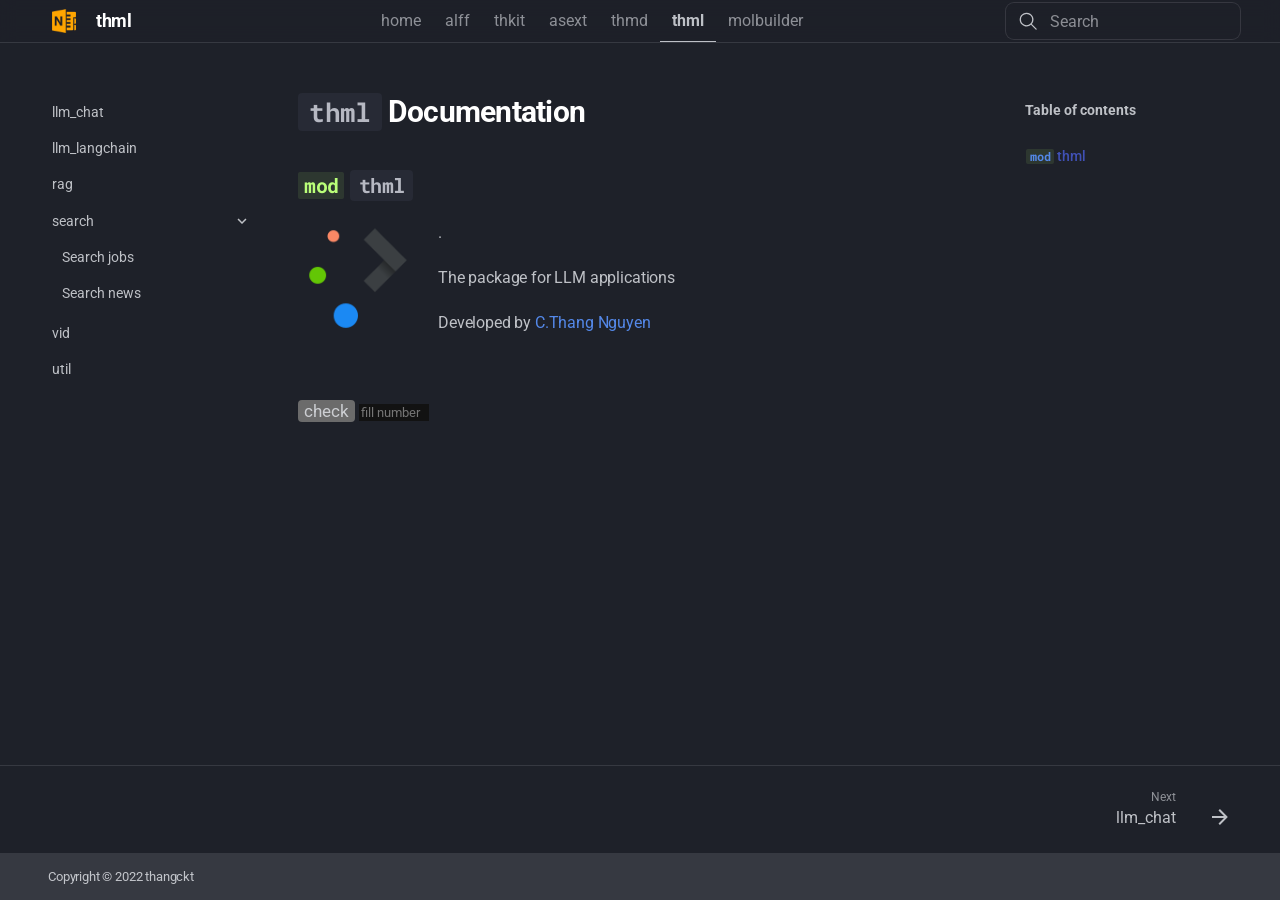
==== commit 618c5ac2: "Update from https://github.com/thangckt/src_thml/commit/e0c249fbf82dfe2a957476bf101f4b5d54f0b841" ====
--- a/index.html
+++ b/index.html
@@ -171,7 +171,7 @@
   
   
     <li class="md-tabs__item">
-      <a href="http://thangckt.github.io/alff_doc" class="md-tabs__link">
+      <a href="http://thangckt.github.io/alff" class="md-tabs__link">
         
   
   
@@ -190,7 +190,7 @@
   
   
     <li class="md-tabs__item">
-      <a href="http://thangckt.github.io/thkit_doc" class="md-tabs__link">
+      <a href="http://thangckt.github.io/thkit" class="md-tabs__link">
         
   
   
@@ -228,7 +228,7 @@
   
   
     <li class="md-tabs__item">
-      <a href="http://thangckt.github.io/thmd_doc" class="md-tabs__link">
+      <a href="http://thangckt.github.io/thmd" class="md-tabs__link">
         
   
   
@@ -406,7 +406,7 @@
   
   
     <li class="md-nav__item">
-      <a href="http://thangckt.github.io/alff_doc" class="md-nav__link">
+      <a href="http://thangckt.github.io/alff" class="md-nav__link">
         
   
   
@@ -433,7 +433,7 @@
   
   
     <li class="md-nav__item">
-      <a href="http://thangckt.github.io/thkit_doc" class="md-nav__link">
+      <a href="http://thangckt.github.io/thkit" class="md-nav__link">
         
   
   
@@ -487,7 +487,7 @@
   
   
     <li class="md-nav__item">
-      <a href="http://thangckt.github.io/thmd_doc" class="md-nav__link">
+      <a href="http://thangckt.github.io/thmd" class="md-nav__link">
         
   
   
@@ -952,7 +952,7 @@
 
     <div class="doc doc-contents first">
 
-        <p><img src="./_assets/image/bear_line.png" style="float: left; margin-right: 20px" width="120" />.</p>
+        <p><img src="./_assets/image/kde_color_128x128.png" style="float: left; margin-right: 20px" width="120" />.</p>
 <p>The package for LLM applications</p>
 <p>Developed by <a href="https://thangckt.github.io">C.Thang Nguyen</a></p>
 
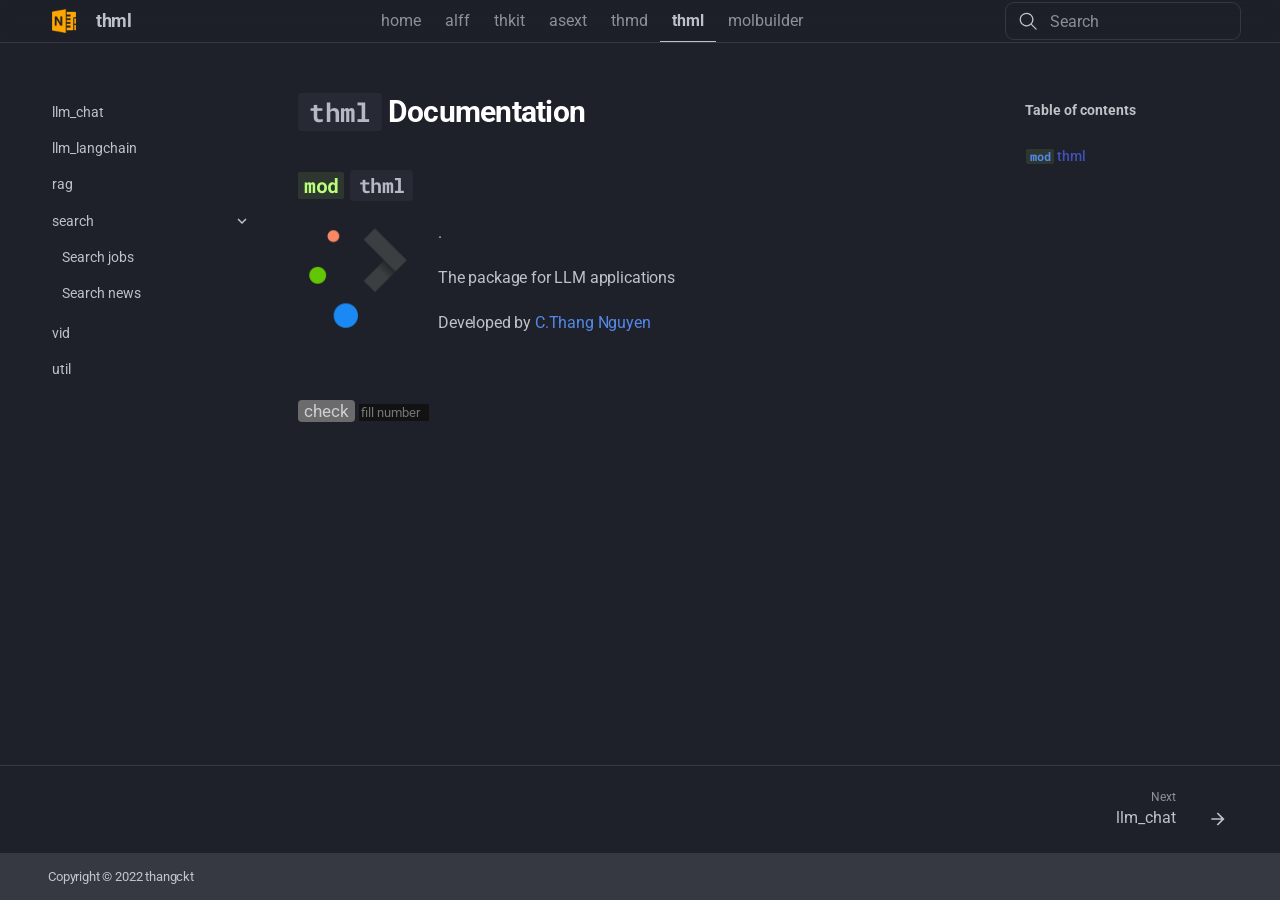
==== commit ef7282f6: "Update from https://github.com/thangckt/src_thml/commit/f182a9e3e231900f359805ffc2eb67f20672fd98" ====
--- a/index.html
+++ b/index.html
@@ -19,13 +19,14 @@
       
       
       
+      
         
         
         
           <link rel="icon" href="_assets/image/one-note-128-o.png">
         
       
-      <meta name="generator" content="mkdocs-1.6.1, mkdocs-materialx-10.1.3">
+      <meta name="generator" content="mkdocs-1.6.1, mkdocs-materialx-10.1.7">
     
     
       
@@ -33,10 +34,10 @@
       
     
     
-      <link rel="stylesheet" href="assets/stylesheets/main.9008998b.min.css">
-      
-        
-        <link rel="stylesheet" href="assets/stylesheets/palette.204eaadb.min.css">
+      <link rel="stylesheet" href="assets/stylesheets/main.8407f1ab.min.css">
+      
+        
+        <link rel="stylesheet" href="assets/stylesheets/palette.a45159b5.min.css">
       
     
     
@@ -1010,6 +1011,11 @@
 
 
 
+
+
+
+
+
   
 
 
@@ -1033,14 +1039,14 @@
       
       
       <label class="md-top__button md-top__side md-top__side--nav" for="__drawer" >
-        <svg xmlns="http://www.w3.org/2000/svg" viewBox="0 0 24 24"><path d="M20 4H4a2 2 0 0 0-2 2v12a2 2 0 0 0 2 2h16a2 2 0 0 0 2-2V6a2 2 0 0 0-2-2m0 14H9V6h11Z"/></svg>
+        <svg xmlns="http://www.w3.org/2000/svg" fill="none" stroke="currentColor" stroke-linecap="round" stroke-linejoin="round" stroke-width="2" class="lucide lucide-panel-left" viewBox="0 0 24 24"><rect width="18" height="18" x="3" y="3" rx="2"/><path d="M9 3v18"/></svg>
       </label>
     
     
       
       
       <label class="md-top__button md-top__side md-top__side--toc" for="__toc" >
-        <svg xmlns="http://www.w3.org/2000/svg" viewBox="0 0 24 24"><path d="M20 4H4a2 2 0 0 0-2 2v12a2 2 0 0 0 2 2h16a2 2 0 0 0 2-2V6a2 2 0 0 0-2-2m-5 14H4V6h11Z"/></svg>
+        <svg xmlns="http://www.w3.org/2000/svg" fill="none" stroke="currentColor" stroke-linecap="round" stroke-linejoin="round" stroke-width="2" class="lucide lucide-panel-right" viewBox="0 0 24 24"><rect width="18" height="18" x="3" y="3" rx="2"/><path d="M15 3v18"/></svg>
       </label>
     
   </div>
@@ -1097,10 +1103,10 @@
     
       
       
-      <script id="__config" type="application/json">{"annotate": null, "base": ".", "features": ["content.code.annotate", "content.code.copy", "navigation.expand", "navigation.indexes", "navigation.tracking", "navigation.top", "search.suggest", "content.action.edit", "navigation.footer", "toc.follow", "navigation.tabs", "navigation.tabs.sticky", "navigation.tabs.header"], "search": "assets/javascripts/workers/search.7a47a382.min.js", "tags": null, "translations": {"clipboard.copied": "Copied to clipboard", "clipboard.copy": "Copy to clipboard", "search.result.more.one": "1 more on this page", "search.result.more.other": "# more on this page", "search.result.none": "No matching documents", "search.result.one": "1 matching document", "search.result.other": "# matching documents", "search.result.placeholder": "Type to start searching", "search.result.term.missing": "Missing", "select.version": "Select version"}, "version": null}</script>
-    
-    
-      <script src="assets/javascripts/bundle.d67e244a.min.js"></script>
+      <script id="__config" type="application/json">{"annotate": null, "base": ".", "code": null, "features": ["content.code.annotate", "content.code.copy", "navigation.expand", "navigation.indexes", "navigation.tracking", "navigation.top", "search.suggest", "content.action.edit", "navigation.footer", "toc.follow", "navigation.tabs", "navigation.tabs.sticky", "navigation.tabs.header"], "search": "assets/javascripts/workers/search.2c215733.min.js", "tags": null, "translations": {"clipboard.copied": "Copied to clipboard", "clipboard.copy": "Copy to clipboard", "code.collapse": "Collapse", "code.download": "Download", "code.expand": "Expand remaining # lines", "code.select": "Toggle line selection", "search.result.more.one": "1 more on this page", "search.result.more.other": "# more on this page", "search.result.none": "No matching documents", "search.result.one": "1 matching document", "search.result.other": "# matching documents", "search.result.placeholder": "Type to start searching", "search.result.term.missing": "Missing", "select.version": "Select version"}, "version": null}</script>
+    
+    
+      <script src="assets/javascripts/bundle.01cdd511.min.js"></script>
       
         <script src="1thang_js/page_logVisitor.js"></script>
       
--- a/assets/stylesheets/main.8407f1ab.min.css
+++ b/assets/stylesheets/main.8407f1ab.min.css
@@ -0,0 +1 @@
+@charset "UTF-8";html{-webkit-text-size-adjust:none;-moz-text-size-adjust:none;text-size-adjust:none;box-sizing:border-box}*,:after,:before{box-sizing:inherit}@media (prefers-reduced-motion){*,:after,:before{transition:none!important}}body{margin:0}a,button,input,label{-webkit-tap-highlight-color:transparent}a{color:inherit;text-decoration:none}hr{border:0;box-sizing:initial;display:block;height:.05rem;overflow:visible;padding:0}small{font-size:80%}sub,sup{line-height:1em}img{border-style:none}table{border-collapse:initial;border-spacing:0}td,th{font-weight:400;vertical-align:top}button{background:#0000;border:0;font-family:inherit;font-size:inherit;margin:0;padding:0}input{border:0;outline:none}:root{--md-primary-fg-color:#4051b5;--md-primary-fg-color--transparent:#4051b51a;--md-primary-fg-color--light:#5d6cc0;--md-primary-fg-color--dark:#303fa1;--md-primary-bg-color:#fff;--md-primary-bg-color--light:#ffffffb3;--md-accent-fg-color:#526cfe;--md-accent-fg-color--transparent:#526cfe1a;--md-accent-bg-color:#fff;--md-accent-bg-color--light:#ffffffb3}[data-md-color-scheme]{--mx-topbar-bg:var(--md-default-bg-color--light);--mx-topbar-fg:var(--md-default-fg-color);--mx-topbar-fg-muted:var(--md-default-fg-color--light);--mx-topbar-backdrop-filter:blur(px2rem(8px));--mx-tabs-active-underline:var(--md-default-fg-color);--mx-search-outline:var(--md-default-fg-color--lightest);--mx-search-hover-bg:#0003}[data-mx-topbar=primary]{--mx-topbar-bg:var(--md-primary-fg-color);--mx-topbar-fg:var(--md-primary-bg-color);--mx-topbar-fg-muted:var(--mx-topbar-fg);--mx-topbar-backdrop-filter:none;--mx-tabs-active-underline:#0000;--mx-search-outline:var(--mx-topbar-fg);--mx-search-hover-bg:var(--mx-topbar-fg)}@supports (color:color-mix(in srgb,black,white)){[data-mx-topbar=primary]{--mx-topbar-bg:color-mix(in srgb,var(--md-primary-fg-color) 80%,var(--md-default-bg-color));--mx-topbar-fg-muted:color-mix(in srgb,var(--mx-topbar-fg) 72%,#0000);--mx-search-outline:color-mix(in srgb,var(--mx-topbar-fg) 22%,#0000);--mx-search-hover-bg:color-mix(in srgb,var(--mx-topbar-fg) 16%,#0000)}}[data-mx-topbar=accent]{--mx-topbar-bg:var(--md-accent-fg-color);--mx-topbar-fg:var(--md-accent-bg-color);--mx-topbar-fg-muted:var(--mx-topbar-fg);--mx-topbar-backdrop-filter:none;--mx-tabs-active-underline:#0000;--mx-search-outline:var(--mx-topbar-fg);--mx-search-hover-bg:var(--mx-topbar-fg)}@supports (color:color-mix(in srgb,black,white)){[data-mx-topbar=accent]{--mx-topbar-bg:color-mix(in srgb,var(--md-accent-fg-color) 80%,var(--md-default-bg-color));--mx-topbar-fg-muted:color-mix(in srgb,var(--mx-topbar-fg) 72%,#0000);--mx-search-outline:color-mix(in srgb,var(--mx-topbar-fg) 22%,#0000);--mx-search-hover-bg:color-mix(in srgb,var(--mx-topbar-fg) 16%,#0000)}}[data-md-color-scheme=default]{color-scheme:light}[data-md-color-scheme=default] img[src$="#gh-dark-mode-only"],[data-md-color-scheme=default] img[src$="#only-dark"]{display:none}:root,[data-md-color-scheme=default]{--md-hue:225deg;--md-default-fg-color:#000000de;--md-default-fg-color--light:#0000008c;--md-default-fg-color--lighter:#00000052;--md-default-fg-color--lightest:#0000000d;--md-default-bg-color:#fff;--md-default-bg-color--light:#ffffffb3;--md-default-bg-color--lighter:#ffffff4d;--md-default-bg-color--lightest:#ffffff1f;--md-default-fg-color--quote:#0000001a;--md-code-fg-color:#36464e;--md-code-bg-color:#f5f5f5;--md-code-bg-color--light:#f5f5f5b3;--md-code-bg-color--lighter:#f5f5f54d;--md-code-hl-color:#4287ff;--md-code-hl-color--light:#4287ff1a;--md-code-hl-number-color:#d52a2a;--md-code-hl-special-color:#db1457;--md-code-hl-function-color:#a846b9;--md-code-hl-constant-color:#6e59d9;--md-code-hl-keyword-color:#3f6ec6;--md-code-hl-string-color:#1c7d4d;--md-code-hl-name-color:var(--md-code-fg-color);--md-code-hl-operator-color:var(--md-default-fg-color--light);--md-code-hl-punctuation-color:var(--md-default-fg-color--light);--md-code-hl-comment-color:var(--md-default-fg-color--light);--md-code-hl-generic-color:var(--md-default-fg-color--light);--md-code-hl-variable-color:var(--md-default-fg-color--light);--md-typeset-color:var(--md-default-fg-color);--md-typeset-a-color:var(--md-primary-fg-color);--md-typeset-del-color:#f5503d26;--md-typeset-ins-color:#0bd57026;--md-typeset-kbd-color:#fafafa;--md-typeset-kbd-accent-color:#fff;--md-typeset-kbd-border-color:#b8b8b8;--md-typeset-mark-color:#ffff0080;--md-typeset-table-color:#0000001f;--md-typeset-table-color--light:#0000000f;--md-typeset-table-row-color:#00000008;--md-admonition-fg-color:var(--md-default-fg-color);--md-admonition-bg-color:var(--md-default-bg-color);--md-warning-fg-color:#000000de;--md-warning-bg-color:#ff9;--md-shadow-z1:0 0.1rem 0.3rem #0000000d,0 0 0.05rem #0003;--md-shadow-z2:0 0.2rem 0.5rem #0000001a,0 0 0.05rem #00000040;--md-shadow-z3:0 0.2rem 0.5rem #0003,0 0 0.05rem #00000059;--color-foreground:0 0 0;--color-background:255 255 255;--color-background-subtle:240 240 240;--color-backdrop:255 255 255}.md-icon svg{fill:currentcolor;display:block;height:1.2rem;width:1.2rem}.md-icon svg.lucide{fill:#0000;stroke:currentcolor}body{-webkit-font-smoothing:antialiased;-moz-osx-font-smoothing:grayscale;--md-text-font-family:var(--md-text-font,_),-apple-system,BlinkMacSystemFont,Helvetica,Arial,sans-serif;--md-code-font-family:var(--md-code-font,_),SFMono-Regular,Consolas,Menlo,monospace}aside,body,input{font-feature-settings:"kern","liga";color:var(--md-typeset-color);font-family:var(--md-text-font-family)}code,kbd,pre{font-feature-settings:"kern";font-family:var(--md-code-font-family)}:root{--md-typeset-table-sort-icon:url('data:image/svg+xml;charset=utf-8,<svg xmlns="http://www.w3.org/2000/svg" viewBox="0 0 24 24"><path d="m18 21-4-4h3V7h-3l4-4 4 4h-3v10h3M2 19v-2h10v2M2 13v-2h7v2M2 7V5h4v2z"/></svg>');--md-typeset-table-sort-icon--asc:url('data:image/svg+xml;charset=utf-8,<svg xmlns="http://www.w3.org/2000/svg" viewBox="0 0 24 24"><path d="M19 17h3l-4 4-4-4h3V3h2M2 17h10v2H2M6 5v2H2V5m0 6h7v2H2z"/></svg>');--md-typeset-table-sort-icon--desc:url('data:image/svg+xml;charset=utf-8,<svg xmlns="http://www.w3.org/2000/svg" viewBox="0 0 24 24"><path d="M19 7h3l-4-4-4 4h3v14h2M2 17h10v2H2M6 5v2H2V5m0 6h7v2H2z"/></svg>');--md-typeset-preview-icon:url('data:image/svg+xml;charset=utf-8,<svg xmlns="http://www.w3.org/2000/svg" viewBox="0 0 24 24"><path d="M11 1.07C7.05 1.56 4 4.92 4 9h7m-7 6a8 8 0 0 0 8 8 8 8 0 0 0 8-8v-4H4m9-9.93V9h7c0-4.08-3.06-7.44-7-7.93"/></svg>')}.md-typeset{-webkit-print-color-adjust:exact;color-adjust:exact;font-size:.8rem;letter-spacing:-.01em;line-height:1.8;overflow-wrap:break-word}@media print{.md-typeset{font-size:.68rem}}.md-typeset blockquote,.md-typeset dl,.md-typeset figure,.md-typeset ol,.md-typeset pre,.md-typeset ul{margin-bottom:1em;margin-top:1em}.md-typeset h1{color:var(--md-default-fg-color);font-size:1.875em;line-height:1.3;margin:0 0 1.25em}.md-typeset h1,.md-typeset h2{font-weight:700;letter-spacing:-.025em}.md-typeset h2{font-size:1.5em;line-height:1.4;margin:1.6em 0 .64em}.md-typeset h3{font-size:1.25em;font-weight:700;letter-spacing:-.01em;line-height:1.5;margin:1.6em 0 .8em}.md-typeset h2+h3{margin-top:.8em}.md-typeset h4{font-weight:700;letter-spacing:-.01em;margin:1em 0}.md-typeset h5,.md-typeset h6{color:var(--md-default-fg-color--light);font-size:.8em;font-weight:700;letter-spacing:-.01em;margin:1.25em 0}.md-typeset h5{text-transform:uppercase}.md-typeset h5 code{text-transform:none}.md-typeset hr{border-bottom:.05rem solid var(--md-default-fg-color--lightest);display:flow-root;margin:1.5em 0}.md-typeset a{color:var(--md-typeset-a-color);word-break:break-word}.md-typeset a,.md-typeset a:before{transition:color 125ms}.md-typeset a:focus,.md-typeset a:hover{color:var(--md-accent-fg-color);text-decoration:underline}.md-typeset a:focus code,.md-typeset a:hover code{background-color:var(--md-accent-fg-color--transparent);color:var(--md-accent-fg-color)}.md-typeset a code{color:var(--md-typeset-a-color)}.md-typeset a.focus-visible{outline-color:var(--md-accent-fg-color);outline-offset:.2rem}.md-typeset code,.md-typeset kbd,.md-typeset pre{color:var(--md-code-fg-color);direction:ltr;font-variant-ligatures:none;transition:background-color 125ms}@media print{.md-typeset code,.md-typeset kbd,.md-typeset pre{white-space:pre-wrap}}.md-typeset code{background-color:var(--md-code-bg-color);border-radius:.2rem;-webkit-box-decoration-break:clone;box-decoration-break:clone;font-size:.85em;line-height:1.4;padding:2px .4411764706em;transition:color 125ms,background-color 125ms;vertical-align:.02em;word-break:break-word}.md-typeset code:not(.focus-visible){-webkit-tap-highlight-color:transparent;outline:none}.md-typeset pre{display:flow-root;line-height:1.4;position:relative}.md-typeset pre>code{border-radius:.4rem;-webkit-box-decoration-break:slice;box-decoration-break:slice;box-shadow:none;display:block;margin:0;outline-color:var(--md-accent-fg-color);overflow:auto;padding:.7720588235em 1.1764705882em;scrollbar-color:var(--md-default-fg-color--lighter) #0000;scrollbar-width:thin;touch-action:auto;word-break:normal}.md-typeset pre>code:hover{scrollbar-color:var(--md-accent-fg-color) #0000}.md-typeset pre>code::-webkit-scrollbar-thumb{background-color:var(--md-default-fg-color--lighter)}.md-typeset pre>code::-webkit-scrollbar-thumb:hover{background-color:var(--md-accent-fg-color)}.md-typeset kbd{border-radius:.2rem;box-shadow:0 0 0 .05rem var(--md-typeset-kbd-border-color),0 .15rem 0 var(--md-typeset-kbd-border-color);color:var(--md-default-fg-color);display:inline-block;font-size:.75em;padding:0 .6666666667em;vertical-align:text-top;word-break:break-word}.md-typeset mark{background-color:var(--md-typeset-mark-color);-webkit-box-decoration-break:clone;box-decoration-break:clone;color:inherit;word-break:break-word}.md-typeset abbr{border-bottom:.05rem dotted var(--md-default-fg-color--light);cursor:help;text-decoration:none}.md-typeset [data-preview]{position:relative}[dir=ltr] .md-typeset [data-preview]:after{margin-left:.125em}[dir=rtl] .md-typeset [data-preview]:after{margin-right:.125em}.md-typeset [data-preview]:after{background-color:currentcolor;content:"";display:inline-block;height:.8em;-webkit-mask-image:var(--md-typeset-preview-icon);mask-image:var(--md-typeset-preview-icon);-webkit-mask-repeat:no-repeat;mask-repeat:no-repeat;-webkit-mask-size:contain;mask-size:contain;transition:background-color 125ms;vertical-align:text-top;width:.8em}.md-typeset small{opacity:.75}[dir=ltr] .md-typeset sub,[dir=ltr] .md-typeset sup{margin-left:.078125em}[dir=rtl] .md-typeset sub,[dir=rtl] .md-typeset sup{margin-right:.078125em}[dir=ltr] .md-typeset blockquote{padding-left:.6rem}[dir=rtl] .md-typeset blockquote{padding-right:.6rem}[dir=ltr] .md-typeset blockquote{border-left:.2rem solid var(--md-default-fg-color--quote)}[dir=rtl] .md-typeset blockquote{border-right:.2rem solid var(--md-default-fg-color--quote)}.md-typeset blockquote{color:var(--md-default-fg-color--light);font-size:.7rem;margin-left:0;margin-right:0}.md-typeset ul{list-style-type:disc}.md-typeset ul[type]{list-style-type:revert-layer}[dir=ltr] .md-typeset ol,[dir=ltr] .md-typeset ul{margin-left:.625em}[dir=rtl] .md-typeset ol,[dir=rtl] .md-typeset ul{margin-right:.625em}.md-typeset ol,.md-typeset ul{padding:0}.md-typeset ol:not([hidden]),.md-typeset ul:not([hidden]){display:flow-root}.md-typeset ol ol,.md-typeset ul ol{list-style-type:lower-alpha}.md-typeset ol ol ol,.md-typeset ul ol ol{list-style-type:lower-roman}.md-typeset ol ol ol ol,.md-typeset ul ol ol ol{list-style-type:upper-alpha}.md-typeset ol ol ol ol ol,.md-typeset ul ol ol ol ol{list-style-type:upper-roman}.md-typeset ol[type],.md-typeset ul[type]{list-style-type:revert-layer}[dir=ltr] .md-typeset ol li,[dir=ltr] .md-typeset ul li{margin-left:1.25em}[dir=rtl] .md-typeset ol li,[dir=rtl] .md-typeset ul li{margin-right:1.25em}.md-typeset ol li,.md-typeset ul li{margin-bottom:.5em}.md-typeset ol li blockquote,.md-typeset ol li p,.md-typeset ul li blockquote,.md-typeset ul li p{margin:.5em 0}.md-typeset ol li:last-child,.md-typeset ul li:last-child{margin-bottom:0}[dir=ltr] .md-typeset ol li ol,[dir=ltr] .md-typeset ol li ul,[dir=ltr] .md-typeset ul li ol,[dir=ltr] .md-typeset ul li ul{margin-left:.625em}[dir=rtl] .md-typeset ol li ol,[dir=rtl] .md-typeset ol li ul,[dir=rtl] .md-typeset ul li ol,[dir=rtl] .md-typeset ul li ul{margin-right:.625em}.md-typeset ol li ol,.md-typeset ol li ul,.md-typeset ul li ol,.md-typeset ul li ul{margin-bottom:.5em;margin-top:.5em}[dir=ltr] .md-typeset dd{margin-left:1.875em}[dir=rtl] .md-typeset dd{margin-right:1.875em}.md-typeset dd{margin-bottom:1.5em;margin-top:1em}.md-typeset img,.md-typeset svg,.md-typeset video{height:auto;max-width:100%}.md-typeset img[align=left]{margin:1em 1em 1em 0}.md-typeset img[align=right]{margin:1em 0 1em 1em}.md-typeset img[align]:only-child{margin-top:0}.md-typeset figure{display:flow-root;margin:1em auto;max-width:100%;text-align:center;width:fit-content}.md-typeset figure img{display:block;margin:0 auto}.md-typeset figcaption{font-style:italic;margin:1em auto;max-width:24rem}.md-typeset iframe{max-width:100%}.md-typeset table:not([class]){background-color:var(--md-default-bg-color);border:.05rem solid var(--md-typeset-table-color);border-radius:.1rem;display:inline-block;font-size:.64rem;max-width:100%;overflow:auto;touch-action:auto}@media print{.md-typeset table:not([class]){display:table}}.md-typeset table:not([class])+*{margin-top:1.5em}.md-typeset table:not([class]) td>:first-child,.md-typeset table:not([class]) th>:first-child{margin-top:0}.md-typeset table:not([class]) td>:last-child,.md-typeset table:not([class]) th>:last-child{margin-bottom:0}.md-typeset table:not([class]) td:not([align]),.md-typeset table:not([class]) th:not([align]){text-align:left}[dir=rtl] .md-typeset table:not([class]) td:not([align]),[dir=rtl] .md-typeset table:not([class]) th:not([align]){text-align:right}.md-typeset table:not([class]) th{font-weight:700;min-width:5rem;padding:.9375em 1.25em;vertical-align:top}.md-typeset table:not([class]) td{border-top:.05rem solid var(--md-typeset-table-color);padding:.9375em 1.25em;vertical-align:top}.md-typeset table:not([class]) tbody tr{transition:background-color 125ms}.md-typeset table:not([class]) tbody tr:nth-of-type(odd){background-color:var(--md-typeset-table-row-color)}.md-typeset table:not([class]) tbody tr:hover{background-color:var(--md-typeset-table-color--light);box-shadow:0 .05rem 0 var(--md-default-bg-color) inset}.md-typeset table:not([class]) a{word-break:normal}.md-typeset table th[role=columnheader]{cursor:pointer}[dir=ltr] .md-typeset table th[role=columnheader]:after{margin-left:.5em}[dir=rtl] .md-typeset table th[role=columnheader]:after{margin-right:.5em}.md-typeset table th[role=columnheader]:after{content:"";display:inline-block;height:1.2em;-webkit-mask-image:var(--md-typeset-table-sort-icon);mask-image:var(--md-typeset-table-sort-icon);-webkit-mask-repeat:no-repeat;mask-repeat:no-repeat;-webkit-mask-size:contain;mask-size:contain;transition:background-color 125ms;vertical-align:text-bottom;width:1.2em}.md-typeset table th[role=columnheader]:hover:after{background-color:var(--md-default-fg-color--lighter)}.md-typeset table th[role=columnheader][aria-sort=ascending]:after{background-color:var(--md-default-fg-color--light);-webkit-mask-image:var(--md-typeset-table-sort-icon--asc);mask-image:var(--md-typeset-table-sort-icon--asc)}.md-typeset table th[role=columnheader][aria-sort=descending]:after{background-color:var(--md-default-fg-color--light);-webkit-mask-image:var(--md-typeset-table-sort-icon--desc);mask-image:var(--md-typeset-table-sort-icon--desc)}.md-typeset__scrollwrap{margin:1em -.8rem;overflow-x:auto;touch-action:auto}.md-typeset__table{display:inline-block;margin-bottom:.5em;padding:0 .8rem}@media print{.md-typeset__table{display:block}}html .md-typeset__table table{display:table;margin:0;overflow:hidden;width:100%}@media screen and (max-width:44.984375em){.md-content__inner>pre{margin:1em -.8rem}.md-content__inner>pre code{border-radius:0}}.md-typeset .md-author{border-radius:100%;display:block;flex-shrink:0;height:1.6rem;overflow:hidden;position:relative;transition:color 125ms,transform 125ms;width:1.6rem}.md-typeset .md-author img{display:block}.md-typeset .md-author--more{background:var(--md-default-fg-color--lightest);color:var(--md-default-fg-color--lighter);font-size:.6rem;font-weight:700;line-height:1.6rem;text-align:center}.md-typeset .md-author--long{height:2.4rem;width:2.4rem}.md-typeset a.md-author{transform:scale(1)}.md-typeset a.md-author img{border-radius:100%;filter:grayscale(100%) opacity(75%);transition:filter 125ms}.md-typeset a.md-author:focus,.md-typeset a.md-author:hover{transform:scale(1.1);z-index:1}.md-typeset a.md-author:focus img,.md-typeset a.md-author:hover img{filter:grayscale(0)}.md-banner{background-color:var(--md-accent-fg-color--transparent);color:var(--md-default-fg-color);overflow:auto}@media print{.md-banner{display:none}}.md-banner--warning{background-color:var(--md-warning-bg-color);color:var(--md-warning-fg-color)}.md-banner__inner{font-size:.7rem;margin:.6rem auto;padding:0 .8rem}[dir=ltr] .md-banner__button{float:right}[dir=rtl] .md-banner__button{float:left}.md-banner__button{color:inherit;cursor:pointer;transition:opacity .25s}.no-js .md-banner__button{display:none}.md-banner__button:hover{opacity:.7}html{font-size:125%;height:100%;overflow-x:hidden}@media screen and (min-width:100em){html{font-size:137.5%}}@media screen and (min-width:125em){html{font-size:150%}}body{background-color:var(--md-default-bg-color);display:flex;flex-direction:column;font-size:.5rem;min-height:100dvh;position:relative;width:100%}@media print{body{display:block}}@media screen and (max-width:59.984375em){body[data-md-scrolllock]{position:fixed}}@media (hover:none) and (pointer:coarse){.md-search__scrollwrap,.md-sidebar__scrollwrap{overscroll-behavior:contain}}.md-grid{margin-left:auto;margin-right:auto;max-width:61rem}.md-container{display:flex;flex-direction:column;flex-grow:1}@media print{.md-container{display:block}}.md-main{flex-grow:1}.md-main__inner{display:flex;height:100%;margin-top:1.5rem}.md-ellipsis{overflow:hidden;text-overflow:ellipsis}.md-toggle{display:none}.md-option{height:0;opacity:0;position:absolute;width:0}.md-option:checked+label:not([hidden]){display:block}.md-option.focus-visible+label{outline-color:var(--md-accent-fg-color);outline-style:auto}.md-skip{background-color:var(--md-default-fg-color);border-radius:.1rem;color:var(--md-default-bg-color);font-size:.64rem;margin:.5rem;opacity:0;outline-color:var(--md-accent-fg-color);padding:.3rem .5rem;position:fixed;transform:translateY(.4rem);z-index:-1}.md-skip:focus{opacity:1;transform:translateY(0);transition:transform .25s cubic-bezier(.4,0,.2,1),opacity 175ms 75ms;z-index:10}@page{margin:25mm}:root{--md-clipboard-icon:url('data:image/svg+xml;charset=utf-8,<svg xmlns="http://www.w3.org/2000/svg" viewBox="0 0 24 24"><path d="M19 21H8V7h11m0-2H8a2 2 0 0 0-2 2v14a2 2 0 0 0 2 2h11a2 2 0 0 0 2-2V7a2 2 0 0 0-2-2m-3-4H4a2 2 0 0 0-2 2v14h2V3h12z"/></svg>')}.md-clipboard{border-radius:.4rem;color:var(--md-default-fg-color--lightest);cursor:pointer;height:1.5em;outline-color:var(--md-accent-fg-color);outline-offset:.1rem;transition:color .25s;width:1.5em;z-index:1}@media print{.md-clipboard{display:none}}.md-clipboard:not(.focus-visible){-webkit-tap-highlight-color:transparent;outline:none}:hover>.md-clipboard{color:var(--md-default-fg-color--light)}.md-clipboard:focus,.md-clipboard:hover{color:var(--md-accent-fg-color)}.md-clipboard:after{background-color:currentcolor;content:"";display:block;height:1.125em;margin:0 auto;-webkit-mask-image:var(--md-clipboard-icon);mask-image:var(--md-clipboard-icon);-webkit-mask-position:center;mask-position:center;-webkit-mask-repeat:no-repeat;mask-repeat:no-repeat;-webkit-mask-size:contain;mask-size:contain;width:1.125em}.md-clipboard--inline{cursor:pointer}.md-clipboard--inline code{transition:color .25s,background-color .25s}.md-clipboard--inline:focus code,.md-clipboard--inline:hover code{background-color:var(--md-accent-fg-color--transparent);color:var(--md-accent-fg-color)}:root{--md-code-select-icon:url('data:image/svg+xml;charset=utf-8,<svg xmlns="http://www.w3.org/2000/svg" fill="none" stroke="currentColor" stroke-linecap="round" stroke-linejoin="round" stroke-width="2" class="lucide lucide-focus" viewBox="0 0 24 24"><circle cx="12" cy="12" r="3"/><path d="M3 7V5a2 2 0 0 1 2-2h2m10 0h2a2 2 0 0 1 2 2v2m0 10v2a2 2 0 0 1-2 2h-2M7 21H5a2 2 0 0 1-2-2v-2"/></svg>');--md-code-copy-icon:url('data:image/svg+xml;charset=utf-8,<svg xmlns="http://www.w3.org/2000/svg" fill="none" stroke="currentColor" stroke-linecap="round" stroke-linejoin="round" stroke-width="2" class="lucide lucide-copy" viewBox="0 0 24 24"><rect width="14" height="14" x="8" y="8" rx="2" ry="2"/><path d="M4 16c-1.1 0-2-.9-2-2V4c0-1.1.9-2 2-2h10c1.1 0 2 .9 2 2"/></svg>');--md-code-download-icon:url('data:image/svg+xml;charset=utf-8,<svg xmlns="http://www.w3.org/2000/svg" fill="none" stroke="currentColor" stroke-linecap="round" stroke-linejoin="round" stroke-width="2" class="lucide lucide-download" viewBox="0 0 24 24"><path d="M12 15V3m9 12v4a2 2 0 0 1-2 2H5a2 2 0 0 1-2-2v-4"/><path d="m7 10 5 5 5-5"/></svg>')}.md-typeset .md-code__content{display:grid;line-height:1.4}.md-typeset .md-code__content>span{min-width:max-content}.md-code__nav{background-color:var(--md-code-bg-color--lighter);border-radius:.4rem;display:flex;gap:.2rem;padding:.2rem;position:absolute;right:.25em;top:.25em;transition:background-color .25s;z-index:1}:hover>.md-code__nav{background-color:var(--md-code-bg-color--light)}.md-code__button{color:var(--md-default-fg-color--lightest);cursor:pointer;display:block;height:1.5em;outline-color:var(--md-accent-fg-color);outline-offset:.1rem;transition:color .25s;width:1.5em}:hover>*>.md-code__button{color:var(--md-default-fg-color--light)}.md-code__button.focus-visible,.md-code__button:hover{color:var(--md-accent-fg-color)}.md-code__button--active{color:var(--md-default-fg-color)!important}.md-code__button:after{background-color:currentcolor;content:"";display:block;height:1.125em;margin:0 auto;-webkit-mask-position:center;mask-position:center;-webkit-mask-repeat:no-repeat;mask-repeat:no-repeat;-webkit-mask-size:contain;mask-size:contain;width:1.125em}.md-code__button[data-md-type=select]:after{-webkit-mask-image:var(--md-code-select-icon);mask-image:var(--md-code-select-icon)}.md-code__button[data-md-type=copy]:after{-webkit-mask-image:var(--md-code-copy-icon);mask-image:var(--md-code-copy-icon)}.md-code__button[data-md-type=download]:after{-webkit-mask-image:var(--md-code-download-icon);mask-image:var(--md-code-download-icon)}.md-code--collapsible{transition:max-height .25s ease}.md-code--collapsible.md-code--collapsed{-webkit-mask-image:linear-gradient(180deg,#000 calc(100% - 4rem),#0000);mask-image:linear-gradient(180deg,#000 calc(100% - 4rem),#0000);-webkit-mask-repeat:no-repeat;mask-repeat:no-repeat;-webkit-mask-size:100% 100%;mask-size:100% 100%;max-height:var(--md-code-fold-max-height);overflow:hidden}.md-code--collapsible>pre,.md-code--collapsible>table.highlighttable{margin:0}.md-code__toggle{align-items:center;border:1px solid var(--md-default-fg-color--lightest);border-radius:.4rem;color:var(--md-default-fg-color--light);cursor:pointer;display:flex;font-size:.85em;justify-content:center;margin:.6rem auto;padding:.3rem .6rem;transition:background-color .25s,color .25s,border-color .25s}.md-code__toggle.focus-visible,.md-code__toggle:active{border-color:var(--md-accent-fg-color);color:var(--md-accent-fg-color)}@media (hover:hover) and (pointer:fine){.md-code__toggle:hover{border-color:var(--md-accent-fg-color);color:var(--md-accent-fg-color)}}@keyframes consent{0%{opacity:0;transform:translateY(100%)}to{opacity:1;transform:translateY(0)}}@keyframes overlay{0%{opacity:0}to{opacity:1}}.md-consent__overlay{animation:overlay .35s both;-webkit-backdrop-filter:blur(.2rem);backdrop-filter:blur(.2rem);background-color:var(--md-default-bg-color--light);height:100%;opacity:1;position:fixed;top:0;width:100%;z-index:5}.md-consent__inner{bottom:0;display:flex;justify-content:center;max-height:100%;padding:0;position:fixed;width:100%;z-index:5}.md-consent__form{animation:consent .5s cubic-bezier(.1,.7,.1,1) both;background-color:var(--md-default-bg-color);border:0;border-radius:.8rem;box-shadow:var(--md-shadow-z3);margin:.4rem;overflow:auto;padding-left:1.2rem;padding-right:1.2rem}.md-consent__settings{display:none;margin:1em 0}input:checked+.md-consent__settings{display:block}.md-consent__controls{line-height:1.2;margin-bottom:.8rem}.md-typeset .md-consent__controls .md-button{display:inline}@media screen and (max-width:44.984375em){.md-typeset .md-consent__controls .md-button{display:block;margin-top:.4rem;text-align:center;width:100%}}.md-consent label{cursor:pointer}.md-content{flex-grow:1;min-width:0}.md-content__inner{margin:0 .8rem 1.2rem;padding-top:.6rem}@media screen and (min-width:76.25em){[dir=ltr] .md-sidebar--primary:not([hidden])~.md-content>.md-content__inner{margin-left:1.2rem}[dir=ltr] .md-sidebar--secondary:not([hidden])~.md-content>.md-content__inner,[dir=rtl] .md-sidebar--primary:not([hidden])~.md-content>.md-content__inner{margin-right:1.2rem}[dir=rtl] .md-sidebar--secondary:not([hidden])~.md-content>.md-content__inner{margin-left:1.2rem}}.md-content__inner:before{content:"";display:block;height:.4rem}.md-content__inner>:last-child{margin-bottom:0}[dir=ltr] .md-content__button{float:right}[dir=rtl] .md-content__button{float:left}[dir=ltr] .md-content__button{margin-left:.4rem}[dir=rtl] .md-content__button{margin-right:.4rem}.md-content__button{background-color:var(--md-default-fg-color--lightest);border-radius:.4rem;display:flex;margin-top:.2rem;padding:.3rem}@media print{.md-content__button{display:none}}.md-typeset .md-content__button{color:var(--md-default-fg-color);transition:color .25s,background-color .25s}.md-typeset .md-content__button svg{opacity:.5;transition:opacity .25s}.md-typeset .md-content__button:focus,.md-typeset .md-content__button:hover{background-color:var(--md-accent-fg-color--transparent);color:var(--md-accent-fg-color)}.md-typeset .md-content__button:focus svg,.md-typeset .md-content__button:hover svg{opacity:1}.md-content__button svg{height:.9rem;width:.9rem}[dir=rtl] .md-content__button svg{transform:scaleX(-1)}.md-content__button svg.lucide{fill:#0000;stroke:currentcolor}[dir=ltr] .md-dialog{right:.8rem}[dir=rtl] .md-dialog{left:.8rem}.md-dialog{background-color:var(--md-accent-fg-color);border-radius:.4rem;bottom:.8rem;box-shadow:var(--md-shadow-z3);min-width:11.1rem;opacity:0;padding:.4rem 1.2rem;pointer-events:none;position:fixed;transform:translateY(100%);transition:transform 0ms .4s,opacity .4s;z-index:4}@media print{.md-dialog{display:none}}.md-dialog--active{opacity:1;pointer-events:auto;transform:translateY(0);transition:transform .4s cubic-bezier(.075,.85,.175,1),opacity .4s}.md-dialog__inner{color:var(--md-default-bg-color);font-size:.7rem}.md-feedback{margin:2em 0 1em;text-align:center}.md-feedback fieldset{border:none;margin:0;padding:0}.md-feedback__title{font-weight:700;margin:1em auto}.md-feedback__inner{position:relative}.md-feedback__list{display:flex;flex-wrap:wrap;place-content:baseline center;position:relative}.md-feedback__list:hover .md-icon:not(:disabled){color:var(--md-default-fg-color--lighter)}:disabled .md-feedback__list{min-height:1.8rem}.md-feedback__icon{color:var(--md-default-fg-color--light);cursor:pointer;flex-shrink:0;margin:0 .1rem;transition:color 125ms}.md-feedback__icon:not(:disabled).md-icon:hover{color:var(--md-accent-fg-color)}.md-feedback__icon:disabled{color:var(--md-default-fg-color--lightest);pointer-events:none}.md-feedback__note{opacity:0;position:relative;transform:translateY(.4rem);transition:transform .4s cubic-bezier(.1,.7,.1,1),opacity .15s}.md-feedback__note>*{margin:0 auto;max-width:16rem}:disabled .md-feedback__note{opacity:1;transform:translateY(0)}@media print{.md-feedback{display:none}}.md-footer{background-color:var(--md-default-bg-color);border-top:.05rem solid var(--md-default-fg-color--lightest);color:var(--md-default-fg-color)}@media print{.md-footer{display:none}}.md-footer__inner{justify-content:space-between;overflow:auto;padding:.2rem}.md-footer__inner:not([hidden]){display:flex}.md-footer__link{align-items:end;display:flex;flex-grow:0.01;margin-bottom:.4rem;margin-top:1rem;max-width:100%;outline-color:var(--md-accent-fg-color);overflow:hidden;transition:opacity .25s}.md-footer__link:focus,.md-footer__link:hover{opacity:.7}[dir=rtl] .md-footer__link svg{transform:scaleX(-1)}@media screen and (max-width:44.984375em){.md-footer__link--prev{flex-shrink:0}.md-footer__link--prev .md-footer__title{display:none}}[dir=ltr] .md-footer__link--next{margin-left:auto}[dir=rtl] .md-footer__link--next{margin-right:auto}.md-footer__link--next{text-align:right}[dir=rtl] .md-footer__link--next{text-align:left}.md-footer__title{flex-grow:1;font-size:.8rem;margin-bottom:.7rem;max-width:calc(100% - 2.4rem);padding:0 1rem;white-space:nowrap}.md-footer__button{margin:.2rem;padding:.4rem}.md-footer__direction{display:block;font-size:.6rem;margin-bottom:.2rem;opacity:.7}.md-footer-meta{background-color:var(--md-default-fg-color--lightest)}.md-footer-meta__inner{display:flex;flex-wrap:wrap;justify-content:space-between;padding:.2rem}html .md-footer-meta.md-typeset a:not(:focus,:hover){color:var(--md-default-fg-color)}.md-copyright{color:var(--md-default-fg-color--light);font-size:.64rem;margin:auto .6rem;padding:.4rem 0;width:100%}@media screen and (min-width:45em){.md-copyright{width:auto}}.md-copyright__highlight{color:var(--md-default-fg-color)}.md-social{display:inline-flex;gap:.2rem;margin:0 .4rem;padding:.2rem 0 .6rem}@media screen and (min-width:45em){.md-social{padding:.6rem 0}}.md-social__link{display:inline-block;height:1.6rem;text-align:center;width:1.6rem}.md-social__link:before{line-height:1.9}.md-social__link svg{fill:currentcolor;max-height:.8rem;vertical-align:-25%}.md-social__link svg.lucide{fill:#0000;stroke:currentcolor}.md-typeset .md-button{background-color:var(--md-default-fg-color--lightest);border-radius:.4rem;color:var(--md-default-fg-color--light);cursor:pointer;display:inline-block;font-weight:700;padding:.5em 1.5em;text-decoration:none;transition:color 125ms,background-color 125ms,opacity 125ms}.md-typeset .md-button.focus-visible{outline-offset:0}.md-typeset .md-button:focus,.md-typeset .md-button:hover{color:var(--md-default-fg-color--light);opacity:.8}.md-typeset .md-button--primary{background-color:var(--md-primary-fg-color);color:var(--md-primary-bg-color)}.md-typeset .md-button--primary:focus,.md-typeset .md-button--primary:hover{color:var(--md-primary-bg-color);opacity:.8}[dir=ltr] .md-typeset .md-input{border-top-left-radius:.1rem}[dir=ltr] .md-typeset .md-input,[dir=rtl] .md-typeset .md-input{border-top-right-radius:.1rem}[dir=rtl] .md-typeset .md-input{border-top-left-radius:.1rem}.md-typeset .md-input{border-bottom:.1rem solid var(--md-default-fg-color--lighter);box-shadow:var(--md-shadow-z1);font-size:.8rem;height:1.8rem;padding:0 .6rem;transition:border .25s,box-shadow .25s}.md-typeset .md-input:focus,.md-typeset .md-input:hover{border-bottom-color:var(--md-accent-fg-color);box-shadow:var(--md-shadow-z2)}.md-typeset .md-input--stretch{width:100%}.md-header{-webkit-backdrop-filter:blur(.4rem);backdrop-filter:blur(.4rem);background-color:var(--mx-topbar-bg);color:var(--mx-topbar-fg);display:block;left:0;position:sticky;right:0;top:0;z-index:4}@media print{.md-header{display:none}}.md-header[hidden]{transform:translateY(-100%);transition:transform .25s cubic-bezier(.8,0,.6,1)}.md-header--shadow{box-shadow:0 .05rem 0 var(--md-default-fg-color--lightest);transition:transform .25s cubic-bezier(.1,.7,.1,1)}.md-header__inner{align-items:center;display:flex;padding:0 .4rem}.md-header__button{color:currentcolor;cursor:pointer;margin:.2rem;outline-color:var(--md-accent-fg-color);padding:.4rem;position:relative;transition:opacity .25s;vertical-align:middle;z-index:1}.md-header__button:hover{opacity:.7}.md-header__button:not([hidden]){display:inline-block}.md-header__button:not(.focus-visible){-webkit-tap-highlight-color:transparent;outline:none}.md-header__button.md-logo{margin:.2rem;padding:.4rem}@media screen and (max-width:76.234375em){.md-header__button.md-logo{display:none}}.md-header__button.md-logo img,.md-header__button.md-logo svg{fill:currentcolor;display:block;height:1.2rem;width:auto}.md-header__button.md-logo img.lucide,.md-header__button.md-logo svg.lucide{fill:#0000;stroke:currentcolor}@media screen and (min-width:60em){.md-header__button[for=__search]{display:none}}.no-js .md-header__button[for=__search]{display:none}[dir=rtl] .md-header__button[for=__search] svg{transform:scaleX(-1)}@media screen and (min-width:76.25em){.md-header__button[for=__drawer]{display:none}}.md-header__topic{display:flex;max-width:100%;position:absolute;transition:transform .4s cubic-bezier(.1,.7,.1,1),opacity .15s;white-space:nowrap}.md-header__topic+.md-header__topic{opacity:0;pointer-events:none;transform:translateX(1.25rem);transition:transform .4s cubic-bezier(1,.7,.1,.1),opacity .15s;z-index:-1}[dir=rtl] .md-header__topic+.md-header__topic{transform:translateX(-1.25rem)}.md-header__topic:first-child{font-weight:700}.md-header__title{flex-grow:1;font-size:.9rem;height:2.4rem;letter-spacing:-.025em;line-height:2.4rem;margin-left:.4rem;margin-right:.4rem;width:14rem}.md-header__title--active .md-header__topic{opacity:0;pointer-events:none;transform:translateX(-1.25rem);transition:transform .4s cubic-bezier(1,.7,.1,.1),opacity .15s;z-index:-1}[dir=rtl] .md-header__title--active .md-header__topic{transform:translateX(1.25rem)}.md-header__title--active .md-header__topic+.md-header__topic{opacity:1;pointer-events:auto;transform:translateX(0);transition:transform .4s cubic-bezier(.1,.7,.1,1),opacity .15s;z-index:0}.md-header__title>.md-header__ellipsis{height:100%;position:relative;width:100%}.md-header__option{display:flex;flex-shrink:0;max-width:100%;white-space:nowrap}.md-header__option>input{bottom:0}.md-header__source{display:none}@media screen and (min-width:60em){[dir=ltr] .md-header__source{margin-left:1rem}[dir=rtl] .md-header__source{margin-right:1rem}.md-header__source{display:block;max-width:11.5rem;width:11.5rem}}@media screen and (min-width:76.25em){[dir=ltr] .md-header__source{margin-left:1.4rem}[dir=rtl] .md-header__source{margin-right:1.4rem}}.md-icon svg{height:1rem;width:1rem}.md-header__inner>.md-tabs{-webkit-backdrop-filter:none;backdrop-filter:none;background-color:initial;box-shadow:none;flex:1 1 0;min-width:0;overflow:hidden}.md-header__inner:has(>.md-tabs) .md-header__title{flex:0 0 auto;overflow:hidden;width:12rem}.md-header__inner:has(>.md-tabs) .md-header__title>.md-header__ellipsis{display:grid;position:static;width:100%}.md-header__inner:has(>.md-tabs) .md-header__title .md-header__topic{grid-area:1/1/2/2;position:static}.md-meta{color:var(--md-default-fg-color--light);font-size:.7rem;line-height:1.3}.md-meta__list{display:inline-flex;flex-wrap:wrap;list-style:none;margin:0;padding:0}.md-meta__item:not(:last-child):after{content:"·";margin-left:.2rem;margin-right:.2rem}.md-meta__link{color:var(--md-typeset-a-color)}.md-meta__link:focus,.md-meta__link:hover{color:var(--md-accent-fg-color)}.md-draft{background-color:#ff1744;border-radius:.125em;color:#fff;display:inline-block;font-weight:700;padding-left:.5714285714em;padding-right:.5714285714em}:root{--md-nav-icon--next:url('data:image/svg+xml;charset=utf-8,<svg xmlns="http://www.w3.org/2000/svg" viewBox="0 0 24 24"><path d="M8.59 16.58 13.17 12 8.59 7.41 10 6l6 6-6 6z"/></svg>')}.md-nav{font-size:.7rem;line-height:1.3;transition:max-height .25s cubic-bezier(.86,0,.07,1)}.md-nav .md-nav__title{display:none}.md-nav__list{display:flex;flex-direction:column;list-style:none;margin:0;padding:0}.md-nav__list>li+li{margin-top:.2rem}[dir=ltr] .md-nav--primary .md-nav__list .md-nav__list{margin-left:.5rem}[dir=rtl] .md-nav--primary .md-nav__list .md-nav__list{margin-right:.5rem}[dir=ltr] .md-nav--secondary .md-nav__list .md-nav__list{margin-left:.85rem}[dir=rtl] .md-nav--secondary .md-nav__list .md-nav__list{margin-right:.85rem}.md-nav__item--nested .md-nav__list:after,.md-nav__item--nested .md-nav__list:before{content:" ";display:block;height:0}.md-nav__item--nested .md-nav__list:before{margin-bottom:.2rem}.md-nav__item--nested .md-nav__list:after{margin-top:.2rem}.md-nav__link{-webkit-touch-callout:none;align-items:flex-start;cursor:pointer;display:flex;margin-left:.2rem;margin-right:.2rem;padding:.35rem .8rem;-webkit-user-select:none;user-select:none}[dir=ltr] .md-nav__link>*+*{margin-left:.5rem}[dir=rtl] .md-nav__link>*+*{margin-right:.5rem}.md-nav__link{border-radius:.4rem;transition:color .25s,background-color .25s}.md-nav__link .md-nav__link{margin:0}.md-nav__link--passed,.md-nav__link--passed code{color:var(--md-default-fg-color--light)}.md-nav__item .md-nav__link--active{font-weight:500}.md-nav--primary .md-nav__item .md-nav__link--active{background-color:var(--md-primary-fg-color--transparent);color:var(--md-primary-fg-color)}[data-md-color-primary=black] .md-nav--primary .md-nav__item .md-nav__link--active,[data-md-color-primary=white] .md-nav--primary .md-nav__item .md-nav__link--active{color:var(--md-primary-bg-color)}@supports (color:color-mix(in srgb,black,white)){[data-md-color-primary=black] .md-nav--primary .md-nav__item .md-nav__link--active,[data-md-color-primary=white] .md-nav--primary .md-nav__item .md-nav__link--active{background-color:color-mix(in srgb,var(--md-primary-bg-color),#0000 90%)}}[data-md-color-primary=yellow]:not([data-md-color-scheme=slate]) .md-nav--primary .md-nav__item .md-nav__link--active{color:var(--md-primary-fg-color--dark)}[data-md-color-primary=black]:not([data-md-color-scheme=slate]) .md-nav--primary .md-nav__item .md-nav__link--active,[data-md-color-primary=white][data-md-color-scheme=slate] .md-nav--primary .md-nav__item .md-nav__link--active{background-color:var(--md-default-fg-color--lighter)}.md-nav__item .md-nav__link--active,.md-nav__item .md-nav__link--active code{color:var(--md-typeset-a-color)}.md-nav__item .md-nav__link--active code svg,.md-nav__item .md-nav__link--active svg{opacity:1}[dir=ltr] .md-nav__item--nested>.md-nav__link:not(.md-nav__container){padding-right:.35rem}[dir=rtl] .md-nav__item--nested>.md-nav__link:not(.md-nav__container){padding-left:.35rem}.md-nav__link .md-ellipsis{flex-grow:1;position:relative}.md-nav__link .md-ellipsis code{word-break:normal}.md-nav__link svg{fill:currentcolor;flex-shrink:0;height:1.3em;opacity:.5;position:relative;width:1.3em}.md-nav__link svg.lucide{fill:#0000;stroke:currentcolor}.md-nav--primary .md-nav__link[for]:focus:not(.md-nav__link--active),.md-nav--primary .md-nav__link[for]:hover:not(.md-nav__link--active),.md-nav--primary .md-nav__link[href]:focus:not(.md-nav__link--active),.md-nav--primary .md-nav__link[href]:hover:not(.md-nav__link--active){background-color:var(--md-default-fg-color--lightest);color:var(--md-default-fg-color)}.md-nav--secondary .md-nav__link{margin-left:.2rem;margin-right:.2rem;padding:.2rem .6rem}.md-nav--secondary .md-nav__link[for]:focus,.md-nav--secondary .md-nav__link[for]:hover,.md-nav--secondary .md-nav__link[href]:focus,.md-nav--secondary .md-nav__link[href]:hover{background-color:initial;color:var(--md-accent-fg-color)}.md-nav__link.focus-visible{outline-color:var(--md-accent-fg-color)}.md-nav__link:not(.focus-visible){-webkit-tap-highlight-color:transparent;outline:none}.md-nav--primary .md-nav__link[for=__toc],.md-nav--primary .md-nav__link[for=__toc]~.md-nav{display:none}.md-nav__icon{font-size:.9rem;height:.9rem;width:.9rem}[dir=rtl] .md-nav__icon:after{transform:rotate(180deg)}.md-nav__item--nested .md-nav__icon:after{background-color:currentcolor;content:"";display:block;height:100%;-webkit-mask-image:var(--md-nav-icon--next);mask-image:var(--md-nav-icon--next);-webkit-mask-position:center;mask-position:center;-webkit-mask-repeat:no-repeat;mask-repeat:no-repeat;-webkit-mask-size:contain;mask-size:contain;transition:transform .25s;width:100%}@media screen and (min-width:76.25em){.md-nav__item--nested.md-nav__item--section>.md-nav__link .md-nav__icon:after{display:none}}.md-nav__item--nested .md-nav__toggle:checked~.md-nav__link .md-nav__icon:after,.md-nav__item--nested .md-toggle--indeterminate~.md-nav__link .md-nav__icon:after{transform:rotate(90deg)}.md-nav__container{background:#0000;padding:0}[dir=ltr] .md-nav__container>*+*{margin-left:.2rem}[dir=rtl] .md-nav__container>*+*{margin-right:.2rem}.md-nav__container>:first-child{flex-grow:1;min-width:0}.md-nav__container>:nth-child(2){padding:.35rem}@media screen and (min-width:76.25em){.md-nav__item--section>.md-nav__container>:nth-child(2){display:none}}.md-nav__container__icon{flex-shrink:0}.md-nav__toggle~.md-nav{display:grid;grid-template-rows:minmax(.005rem,0fr);opacity:0;transition:grid-template-rows .25s cubic-bezier(.86,0,.07,1),opacity .25s,visibility 0ms .25s;visibility:collapse}.md-nav__toggle~.md-nav>.md-nav__list{overflow:hidden}.md-nav__toggle.md-toggle--indeterminate~.md-nav,.md-nav__toggle:checked~.md-nav{grid-template-rows:minmax(.4rem,1fr);opacity:1;transition:grid-template-rows .25s cubic-bezier(.86,0,.07,1),opacity .15s .1s,visibility 0ms;visibility:visible}.md-nav__toggle.md-toggle--indeterminate~.md-nav{transition:none}.md-nav--secondary{padding-bottom:.6rem}[dir=ltr] .md-nav--secondary>.md-nav__list{padding-left:.2rem}[dir=rtl] .md-nav--secondary>.md-nav__list{padding-right:.2rem}.md-nav--secondary>.md-nav__list{padding-top:.6rem}[dir=ltr] .md-nav--secondary .md-nav__item .md-nav__list{border-left:.05rem solid var(--md-default-fg-color--quote)}[dir=rtl] .md-nav--secondary .md-nav__item .md-nav__list{border-right:.05rem solid var(--md-default-fg-color--quote)}.md-nav--secondary .md-nav{margin-top:.2rem}.md-nav--secondary .md-nav__title{background:var(--md-default-bg-color);display:flex;font-weight:700;padding:.35rem .95rem .6rem;position:sticky;top:0;z-index:1}.md-nav--secondary .md-nav__title .md-nav__icon{display:none}@media screen and (max-width:59.984375em){.md-nav--secondary .md-nav__title{border-bottom:.05rem solid var(--md-default-fg-color--lightest);padding-bottom:.75rem;padding-top:.8rem}[data-mx-topbar]:not([data-mx-topbar=glass]) .md-nav--secondary .md-nav__title{background-color:var(--mx-topbar-bg);color:var(--mx-topbar-fg)}[data-mx-topbar]:not([data-mx-topbar=glass])[data-md-color-primary]:not([data-md-color-primary=white]) .md-nav--secondary .md-nav__title{border-bottom:none}}.md-nav--secondary .md-nav__link--active{color:var(--md-primary-fg-color)}[data-md-color-primary=black] .md-nav--secondary .md-nav__link--active,[data-md-color-primary=white] .md-nav--secondary .md-nav__link--active{color:var(--md-primary-bg-color)}[data-md-color-primary=yellow]:not([data-md-color-scheme=slate]) .md-nav--secondary .md-nav__link--active{color:var(--md-primary-fg-color--dark)}[data-md-color-primary=black]:not([data-md-color-scheme=slate]) .md-nav--secondary .md-nav__link--active,[data-md-color-primary=white][data-md-color-scheme=slate] .md-nav--secondary .md-nav__link--active{color:var(--md-default-fg-color)}@media screen and (max-width:76.234375em){.md-nav--primary{margin-bottom:.4rem;margin-left:.2rem;margin-right:.2rem}.md-nav .md-nav__title[for=__drawer]{align-items:center;display:flex;font-size:.8rem;font-weight:700;padding:.8rem}[dir=ltr] .md-nav .md-nav__title[for=__drawer] .md-logo{margin-right:.4rem}[dir=rtl] .md-nav .md-nav__title[for=__drawer] .md-logo{margin-left:.4rem}.md-nav .md-nav__title[for=__drawer] .md-logo{height:1.6rem;width:1.6rem}.md-nav .md-nav__title[for=__drawer] .md-logo img,.md-nav .md-nav__title[for=__drawer] .md-logo svg{fill:currentcolor;display:block;height:100%;max-width:100%;object-fit:contain;width:auto}.md-nav .md-nav__title[for=__drawer] .md-logo img.lucide,.md-nav .md-nav__title[for=__drawer] .md-logo svg.lucide{fill:#0000;stroke:currentcolor}}.md-nav__source{border:.05rem solid var(--md-default-fg-color--lightest);border-radius:.4rem;margin:.2rem .2rem .6rem;transition:background-color .25s,border-color .25s}.md-nav__source:focus,.md-nav__source:hover{background-color:var(--md-default-fg-color--lightest);border-color:#0000}[dir=ltr] .md-nav--integrated>.md-nav__list>.md-nav__item--active .md-nav--secondary{margin-left:1.1rem}[dir=rtl] .md-nav--integrated>.md-nav__list>.md-nav__item--active .md-nav--secondary{margin-right:1.1rem}[dir=ltr] .md-nav--integrated>.md-nav__list>.md-nav__item--active .md-nav--secondary{border-left:.05rem solid var(--md-default-fg-color--quote)}[dir=rtl] .md-nav--integrated>.md-nav__list>.md-nav__item--active .md-nav--secondary{border-right:.05rem solid var(--md-default-fg-color--quote)}.md-nav--integrated>.md-nav__list>.md-nav__item--active .md-nav--secondary{display:block;margin-bottom:.5em;margin-top:.5em;opacity:1;padding-bottom:0;visibility:visible}.md-nav--integrated>.md-nav__list>.md-nav__item--active .md-nav--secondary .md-nav__link{background:#0000}.md-nav--integrated>.md-nav__list>.md-nav__item--active .md-nav--secondary .md-nav__link--active{font-weight:500}.md-nav--integrated>.md-nav__list>.md-nav__item--active .md-nav--secondary .md-nav__link:focus,.md-nav--integrated>.md-nav__list>.md-nav__item--active .md-nav--secondary .md-nav__link:hover{color:var(--md-accent-fg-color)}.md-nav--integrated>.md-nav__list>.md-nav__item--active .md-nav--secondary>.md-nav__list{margin-left:0;overflow:visible;padding-bottom:0;padding-top:0}.md-nav--integrated>.md-nav__list>.md-nav__item--active .md-nav--secondary>.md-nav__title{display:none}@media screen and (min-width:76.25em){.md-nav--primary{margin-bottom:.1rem;margin-top:.1rem}.md-nav__source{display:none}[dir=ltr] .md-nav__list .md-nav__item--section>.md-nav>.md-nav__list{margin-left:0}[dir=rtl] .md-nav__list .md-nav__item--section>.md-nav>.md-nav__list{margin-right:0}.md-nav__item--section>.md-nav__link--active,.md-nav__item--section>.md-nav__link>.md-nav__link--active{font-weight:700}.md-nav__item--section{margin-top:.4rem}.md-nav__item--section:first-child{margin-top:0}.md-nav__item--section:last-child{margin-bottom:0}.md-nav__item--section>.md-nav__link{font-weight:700}.md-nav__item--section>.md-nav__link:not(.md-nav__container){pointer-events:none}.md-nav__item--section>.md-nav{display:block;opacity:1;visibility:visible}.md-nav__item--section>.md-nav>.md-nav__list>.md-nav__item{padding:0}.md-nav--lifted{margin-top:0}.md-nav--lifted>.md-nav__list>.md-nav__item{display:none}.md-nav--lifted>.md-nav__list>.md-nav__item--active{display:block}.md-nav--lifted>.md-nav__list>.md-nav__item--active>.md-nav{margin-top:.1rem}.md-nav--lifted>.md-nav__list>.md-nav__item--active>.md-nav>.md-nav__list:before,.md-nav--lifted>.md-nav__list>.md-nav__item--active>.md-nav__link{display:none}.md-nav--lifted>.md-nav__list>.md-nav__item--active.md-nav__item--section{margin:0}.md-nav--lifted .md-nav[data-md-level="1"]{grid-template-rows:minmax(.4rem,1fr);opacity:1;visibility:visible}.md-sidebar--post .md-post__back .md-nav__title{display:block}}.md-pagination{font-size:.8rem;font-weight:700;gap:.4rem}.md-pagination,.md-pagination>*{align-items:center;display:flex;justify-content:center}.md-pagination>*{border-radius:.2rem;height:1.8rem;min-width:1.8rem;text-align:center}.md-pagination__current{background-color:var(--md-default-fg-color--lightest);color:var(--md-default-fg-color--light)}.md-pagination__link{transition:color 125ms,background-color 125ms}.md-pagination__link:focus,.md-pagination__link:hover{background-color:var(--md-accent-fg-color--transparent);color:var(--md-accent-fg-color)}.md-pagination__link:focus svg,.md-pagination__link:hover svg{color:var(--md-accent-fg-color)}.md-pagination__link.focus-visible{outline-color:var(--md-accent-fg-color);outline-offset:.2rem}.md-pagination__link svg{fill:currentcolor;color:var(--md-default-fg-color--lighter);display:block;max-height:100%;width:1.2rem}:root{--md-path-icon:url('data:image/svg+xml;charset=utf-8,<svg xmlns="http://www.w3.org/2000/svg" viewBox="0 0 24 24"><path d="M8.59 16.58 13.17 12 8.59 7.41 10 6l6 6-6 6z"/></svg>')}.md-path{font-size:.7rem;margin:.4rem .8rem 0;overflow:auto;padding-top:1.2rem}.md-path:not([hidden]){display:block}@media screen and (min-width:76.25em){.md-path{margin:.4rem 1.2rem 0}}.md-path__list{align-items:center;display:flex;gap:.2rem;list-style:none;margin:0;padding:0}.md-path__item:not(:first-child){align-items:center;display:inline-flex;gap:.2rem;white-space:nowrap}.md-path__item:not(:first-child):before{background-color:var(--md-default-fg-color--lighter);content:"";display:inline;height:.6rem;-webkit-mask-image:var(--md-path-icon);mask-image:var(--md-path-icon);width:.6rem}.md-path__link{align-items:center;color:var(--md-default-fg-color--light);display:flex;transition:color .25s}.md-path__link:focus,.md-path__link:hover{color:var(--md-accent-fg-color)}:root{--md-post-pin-icon:url('data:image/svg+xml;charset=utf-8,<svg xmlns="http://www.w3.org/2000/svg" viewBox="0 0 24 24"><path d="M16 12V4h1V2H7v2h1v8l-2 2v2h5.2v6h1.6v-6H18v-2z"/></svg>')}.md-post__back{border-bottom:.05rem solid var(--md-default-fg-color--lightest);margin-bottom:1.2rem;padding-bottom:1.2rem}@media screen and (max-width:76.234375em){.md-post__back{display:none}}[dir=rtl] .md-post__back svg{transform:scaleX(-1)}.md-post__authors{display:flex;flex-direction:column;gap:.6rem;margin:0 1rem 1.2rem}.md-post .md-post__meta a{transition:color 125ms}.md-post .md-post__meta a:focus,.md-post .md-post__meta a:hover{color:var(--md-accent-fg-color)}.md-post__title{color:var(--md-default-fg-color--light);font-weight:700;padding:.5rem 1rem}.md-post--excerpt{margin-bottom:3.2rem}.md-post--excerpt .md-post__header{align-items:center;display:flex;gap:.6rem;min-height:1.6rem}.md-post--excerpt .md-post__authors{align-items:center;display:inline-flex;flex-direction:row;gap:.2rem;margin:0;min-height:2.4rem}[dir=ltr] .md-post--excerpt .md-post__meta .md-meta__list{margin-right:.4rem}[dir=rtl] .md-post--excerpt .md-post__meta .md-meta__list{margin-left:.4rem}.md-post--excerpt .md-post__content>:first-child{--md-scroll-margin:6rem;margin-top:0}.md-post>.md-nav--secondary{margin:1em 0}.md-pin{background:var(--md-default-fg-color--lightest);border-radius:1rem;margin-top:-.05rem;padding:.2rem}.md-pin:after{background-color:currentcolor;content:"";display:block;height:.6rem;margin:0 auto;-webkit-mask-image:var(--md-post-pin-icon);mask-image:var(--md-post-pin-icon);-webkit-mask-position:center;mask-position:center;-webkit-mask-repeat:no-repeat;mask-repeat:no-repeat;-webkit-mask-size:contain;mask-size:contain;width:.6rem}.md-profile{align-items:center;display:flex;font-size:.7rem;gap:.6rem;line-height:1.4;width:100%}.md-profile__description{flex-grow:1}.md-content--post{display:flex}@media screen and (max-width:76.234375em){.md-content--post{flex-flow:column-reverse}}.md-content--post>.md-content__inner{flex-grow:1;min-width:0}@media screen and (min-width:76.25em){[dir=ltr] .md-content--post>.md-content__inner{margin-left:1.2rem}[dir=rtl] .md-content--post>.md-content__inner{margin-right:1.2rem}}@media screen and (max-width:76.234375em){.md-sidebar.md-sidebar--post{padding:0;position:static;width:100%}.md-sidebar.md-sidebar--post .md-sidebar__scrollwrap{overflow:visible}.md-sidebar.md-sidebar--post .md-sidebar__inner{padding:0}.md-sidebar.md-sidebar--post .md-post__meta{margin-left:.6rem;margin-right:.6rem}.md-sidebar.md-sidebar--post .md-nav__item{border:none;display:inline}.md-sidebar.md-sidebar--post .md-nav__list{display:inline-flex;flex-wrap:wrap;gap:.6rem;padding-bottom:.6rem;padding-top:.6rem}.md-sidebar.md-sidebar--post .md-nav__link{padding:0}.md-sidebar.md-sidebar--post .md-nav{height:auto;margin-bottom:0;position:static}}:root{--md-progress-value:0;--md-progress-delay:400ms}.md-progress{background:var(--md-primary-bg-color);height:.075rem;opacity:min(clamp(0,var(--md-progress-value),1),clamp(0,100 - var(--md-progress-value),1));position:fixed;top:0;transform:scaleX(calc(var(--md-progress-value)*1%));transform-origin:left;transition:transform .5s cubic-bezier(.19,1,.22,1),opacity .25s var(--md-progress-delay);width:100%;z-index:4}:root{--md-search-result-icon:url('data:image/svg+xml;charset=utf-8,<svg xmlns="http://www.w3.org/2000/svg" viewBox="0 0 24 24"><path d="M15 3H5c-1.11 0-2 .89-2 2v5.82A6.4 6.4 0 0 1 5 9.5V5h7v5.82c.03.03.07.05.1.08.34.34.63.71.87 1.1H19v7h-6.03c-.24.39-.53.76-.87 1.1-.36.35-.75.64-1.16.9H19c1.11 0 2-.89 2-2V9zm-1 7V4.5l5.5 5.5zm-6.5 1C5 11 3 13 3 15.5c0 .88.25 1.71.69 2.4L.61 21 2 22.39l3.12-3.07c.69.43 1.51.68 2.38.68 2.5 0 4.5-2 4.5-4.5S10 11 7.5 11m0 7a2.5 2.5 0 0 1 0-5 2.5 2.5 0 0 1 0 5"/></svg>')}.md-search{position:relative}@media screen and (min-width:60em){.md-search{padding:.2rem 0}}.no-js .md-search{display:none}.md-search__overlay{opacity:0;z-index:1}@media screen and (max-width:59.984375em){[dir=ltr] .md-search__overlay{left:-2.2rem}[dir=rtl] .md-search__overlay{right:-2.2rem}.md-search__overlay{background-color:var(--md-default-bg-color);border-radius:1rem;height:2rem;overflow:hidden;pointer-events:none;position:absolute;top:-1rem;transform-origin:center;transition:transform .3s .1s,opacity .2s .2s;width:2rem}[data-md-toggle=search]:checked~.md-header .md-search__overlay{opacity:1;transition:transform .4s,opacity .1s}}@media screen and (min-width:60em){[dir=ltr] .md-search__overlay{left:0}[dir=rtl] .md-search__overlay{right:0}.md-search__overlay{background-color:#0000008a;cursor:pointer;height:0;position:fixed;top:0;transition:width 0ms .25s,height 0ms .25s,opacity .25s;width:0}[data-md-toggle=search]:checked~.md-header .md-search__overlay{height:200vh;opacity:1;transition:width 0ms,height 0ms,opacity .25s;width:100%}}@media screen and (max-width:29.984375em){[data-md-toggle=search]:checked~.md-header .md-search__overlay{transform:scale(45)}}@media screen and (min-width:30em) and (max-width:44.984375em){[data-md-toggle=search]:checked~.md-header .md-search__overlay{transform:scale(60)}}@media screen and (min-width:45em) and (max-width:59.984375em){[data-md-toggle=search]:checked~.md-header .md-search__overlay{transform:scale(75)}}.md-search__inner{backface-visibility:hidden}@media screen and (max-width:59.984375em){[dir=ltr] .md-search__inner{left:0}[dir=rtl] .md-search__inner{right:0}.md-search__inner{height:0;opacity:0;overflow:hidden;position:fixed;top:0;transform:translateX(5%);transition:width 0ms .3s,height 0ms .3s,transform .15s cubic-bezier(.4,0,.2,1) .15s,opacity .15s .15s;width:0;z-index:2}[dir=rtl] .md-search__inner{transform:translateX(-5%)}[data-md-toggle=search]:checked~.md-header .md-search__inner{height:100vh;opacity:1;transform:translateX(0);transition:width 0ms 0ms,height 0ms 0ms,transform .15s cubic-bezier(.1,.7,.1,1) .15s,opacity .15s .15s;width:100%}}@media screen and (min-width:60em){[dir=ltr] .md-search__inner{float:right}[dir=rtl] .md-search__inner{float:left}.md-search__inner{padding:.1rem 0;position:relative;transition:width .25s cubic-bezier(.1,.7,.1,1);width:11.7rem}}@media screen and (min-width:60em) and (max-width:76.234375em){[data-md-toggle=search]:checked~.md-header .md-search__inner{width:23.4rem}}@media screen and (min-width:76.25em){[data-md-toggle=search]:checked~.md-header .md-search__inner{width:34.4rem}}.md-search__form{align-items:center;background-color:var(--md-default-bg-color);box-shadow:0 0 .6rem #0000;display:flex;height:2.4rem;position:relative;transition:color .25s,background-color .25s;z-index:2}@media screen and (min-width:60em){.md-search__form{background-color:initial;border-radius:.4rem;box-shadow:0 0 0 .05rem var(--mx-search-outline);height:1.8rem}.md-search__form:hover{background-color:var(--mx-search-hover-bg)}}[data-md-toggle=search]:checked~.md-header .md-search__form{background-color:var(--md-default-bg-color);border-radius:.4rem .4rem 0 0;box-shadow:0 0 0 .05rem var(--md-default-fg-color--lightest),0 0 .6rem #00000012;color:var(--md-default-fg-color)}[dir=ltr] .md-search__input{padding-left:3.6rem;padding-right:2.2rem}[dir=rtl] .md-search__input{padding-left:2.2rem;padding-right:3.6rem}.md-search__input{background:#0000;font-size:.9rem;height:100%;line-height:1;position:relative;text-overflow:ellipsis;vertical-align:middle;width:100%;z-index:2}.md-search__input::placeholder{transition:color .25s}.md-search__input::placeholder,.md-search__input~.md-search__icon{color:var(--md-default-fg-color--light)}.md-search__input::-ms-clear{display:none}@media screen and (max-width:59.984375em){.md-search__input{font-size:.9rem;height:2.4rem;width:100%}}@media screen and (min-width:60em){[dir=ltr] .md-search__input{padding-left:2.2rem}[dir=rtl] .md-search__input{padding-right:2.2rem}.md-search__input{color:inherit;font-size:.8rem}.md-search__input::placeholder{color:var(--mx-topbar-fg-muted)}.md-search__input+.md-search__icon{color:var(--mx-topbar-fg)}[data-md-toggle=search]:checked~.md-header .md-search__input{text-overflow:clip}[data-md-toggle=search]:checked~.md-header .md-search__input+.md-search__icon{color:var(--md-default-fg-color--light)}[data-md-toggle=search]:checked~.md-header .md-search__input::placeholder{color:#0000}}.md-search__icon{align-items:center;cursor:pointer;display:inline-flex;height:1.2rem;justify-content:center;transition:color .25s,opacity .25s;width:1.2rem}.md-search__icon:hover{opacity:.7}[dir=ltr] .md-search__icon[for=__search]{left:.5rem}[dir=rtl] .md-search__icon[for=__search]{right:.5rem}.md-search__icon[for=__search]{align-items:center;display:flex;justify-content:center;position:absolute;top:50%;transform:translateY(-50%);z-index:2}[dir=rtl] .md-search__icon[for=__search] svg{transform:scaleX(-1)}@media screen and (max-width:59.984375em){[dir=ltr] .md-search__icon[for=__search]{left:.8rem}[dir=rtl] .md-search__icon[for=__search]{right:.8rem}.md-search__icon[for=__search] svg:first-child{display:none}}@media screen and (min-width:60em){.md-search__icon[for=__search]{pointer-events:none}.md-search__icon[for=__search] svg:last-child{display:none}}[dir=ltr] .md-search__options{right:.5rem}[dir=rtl] .md-search__options{left:.5rem}.md-search__options{align-items:center;display:flex;pointer-events:none;position:absolute;top:50%;transform:translateY(-50%);z-index:2}@media screen and (max-width:59.984375em){[dir=ltr] .md-search__options{right:.8rem}[dir=rtl] .md-search__options{left:.8rem}}[dir=ltr] .md-search__options>.md-icon{margin-left:.2rem}[dir=rtl] .md-search__options>.md-icon{margin-right:.2rem}.md-search__options>.md-icon{color:var(--md-default-fg-color--light);opacity:0;transform:scale(.75);transition:transform .15s cubic-bezier(.1,.7,.1,1),opacity .15s}.md-search__options>.md-icon:not(.focus-visible){-webkit-tap-highlight-color:transparent;outline:none}[data-md-toggle=search]:checked~.md-header .md-search__input:valid~.md-search__options>.md-icon{opacity:1;pointer-events:auto;transform:scale(1)}[data-md-toggle=search]:checked~.md-header .md-search__input:valid~.md-search__options>.md-icon:hover{opacity:.7}[dir=ltr] .md-search__suggest{padding-left:3.6rem;padding-right:2.2rem}[dir=rtl] .md-search__suggest{padding-left:2.2rem;padding-right:3.6rem}.md-search__suggest{align-items:center;color:var(--mx-topbar-fg-muted);display:flex;font-size:.9rem;line-height:1;opacity:0;pointer-events:none;position:absolute;top:50%;transform:translateY(-50%);transition:opacity 50ms;white-space:nowrap;width:100%}@media screen and (min-width:60em){[dir=ltr] .md-search__suggest{padding-left:2.2rem}[dir=rtl] .md-search__suggest{padding-right:2.2rem}.md-search__suggest{font-size:.8rem}}[data-md-toggle=search]:checked~.md-header .md-search__suggest{opacity:1;transition:opacity .3s .1s}[dir=ltr] .md-search__output{border-bottom-left-radius:.4rem}[dir=ltr] .md-search__output,[dir=rtl] .md-search__output{border-bottom-right-radius:.4rem}[dir=rtl] .md-search__output{border-bottom-left-radius:.4rem}.md-search__output{overflow:hidden;position:absolute;width:100%;z-index:1}@media screen and (max-width:59.984375em){.md-search__output{bottom:0;top:2.4rem}}@media screen and (min-width:60em){.md-search__output{opacity:0;top:1.9rem;transition:opacity .4s}[data-md-toggle=search]:checked~.md-header .md-search__output{box-shadow:var(--md-shadow-z3);opacity:1}}.md-search__scrollwrap{backface-visibility:hidden;background-color:var(--md-default-bg-color);height:100%;overflow-y:auto;touch-action:pan-y}@media (-webkit-max-device-pixel-ratio:1),(max-resolution:1dppx){.md-search__scrollwrap{transform:translateZ(0)}}@media screen and (min-width:60em) and (max-width:76.234375em){.md-search__scrollwrap{width:23.4rem}}@media screen and (min-width:76.25em){.md-search__scrollwrap{width:34.4rem}}@media screen and (min-width:60em){.md-search__scrollwrap{max-height:0;scrollbar-color:var(--md-default-fg-color--lighter) #0000;scrollbar-width:thin}[data-md-toggle=search]:checked~.md-header .md-search__scrollwrap{max-height:75vh}.md-search__scrollwrap:hover{scrollbar-color:var(--md-accent-fg-color) #0000}.md-search__scrollwrap::-webkit-scrollbar{height:.2rem;width:.2rem}.md-search__scrollwrap::-webkit-scrollbar-thumb{background-color:var(--md-default-fg-color--lighter)}.md-search__scrollwrap::-webkit-scrollbar-thumb:hover{background-color:var(--md-accent-fg-color)}}.md-search-result{color:var(--md-default-fg-color);word-break:break-word}.md-search-result__meta{background-color:var(--md-default-fg-color--lightest);color:var(--md-default-fg-color--light);font-size:.64rem;line-height:1.8rem;padding:0 .8rem;scroll-snap-align:start}@media screen and (min-width:60em){[dir=ltr] .md-search-result__meta{padding-left:2.2rem}[dir=rtl] .md-search-result__meta{padding-right:2.2rem}}.md-search-result__list{list-style:none;margin:0;padding:0;-webkit-user-select:none;user-select:none}.md-search-result__item{box-shadow:0 -.05rem var(--md-default-fg-color--lightest)}.md-search-result__item:first-child{box-shadow:none}.md-search-result__link{display:block;outline:none;scroll-snap-align:start;transition:background-color .25s}.md-search-result__link:focus,.md-search-result__link:hover{background-color:var(--md-accent-fg-color--transparent)}.md-search-result__link:last-child p:last-child{margin-bottom:.6rem}.md-search-result__more>summary{cursor:pointer;display:block;outline:none;position:sticky;scroll-snap-align:start;top:0;z-index:1}.md-search-result__more>summary::marker{display:none}.md-search-result__more>summary::-webkit-details-marker{display:none}.md-search-result__more>summary>div{color:var(--md-typeset-a-color);font-size:.64rem;padding:.75em .8rem;transition:color .25s,background-color .25s}@media screen and (min-width:60em){[dir=ltr] .md-search-result__more>summary>div{padding-left:2.2rem}[dir=rtl] .md-search-result__more>summary>div{padding-right:2.2rem}}.md-search-result__more>summary:focus>div,.md-search-result__more>summary:hover>div{background-color:var(--md-accent-fg-color--transparent);color:var(--md-accent-fg-color)}.md-search-result__more[open]>summary{background-color:var(--md-default-bg-color)}.md-search-result__article{overflow:hidden;padding:0 .8rem;position:relative}@media screen and (min-width:60em){[dir=ltr] .md-search-result__article{padding-left:2.2rem}[dir=rtl] .md-search-result__article{padding-right:2.2rem}}[dir=ltr] .md-search-result__icon{left:0}[dir=rtl] .md-search-result__icon{right:0}.md-search-result__icon{color:var(--md-default-fg-color--light);height:1.2rem;margin:.5rem;position:absolute;width:1.2rem}@media screen and (max-width:59.984375em){.md-search-result__icon{display:none}}.md-search-result__icon:after{background-color:currentcolor;content:"";display:inline-block;height:100%;-webkit-mask-image:var(--md-search-result-icon);mask-image:var(--md-search-result-icon);-webkit-mask-position:center;mask-position:center;-webkit-mask-repeat:no-repeat;mask-repeat:no-repeat;-webkit-mask-size:contain;mask-size:contain;width:100%}[dir=rtl] .md-search-result__icon:after{transform:scaleX(-1)}.md-search-result .md-typeset{color:var(--md-default-fg-color--light);font-size:.64rem;line-height:1.6}.md-search-result .md-typeset h1{color:var(--md-default-fg-color);font-size:.8rem;font-weight:400;line-height:1.4;margin:.55rem 0}.md-search-result .md-typeset h1 mark{text-decoration:none}.md-search-result .md-typeset h2{color:var(--md-default-fg-color);font-size:.64rem;font-weight:700;line-height:1.6;margin:.5em 0}.md-search-result .md-typeset h2 mark{text-decoration:none}.md-search-result__terms{color:var(--md-default-fg-color);display:block;font-size:.64rem;font-style:italic;margin:.5em 0}.md-search-result mark{background-color:initial;color:var(--md-accent-fg-color);text-decoration:underline}.md-select{position:relative;z-index:1}.md-select__inner{background-color:var(--md-default-bg-color);border-radius:.4rem;box-shadow:var(--md-shadow-z2);color:var(--md-default-fg-color);left:50%;margin-top:.2rem;max-height:0;opacity:0;position:absolute;top:calc(100% - .2rem);transform:translate3d(-50%,.3rem,0);transition:transform .25s 375ms,opacity .25s .25s,max-height 0ms .5s}@media screen and (max-width:59.984375em){.md-select__inner{left:100%;transform:translate3d(-100%,.3rem,0)}}.md-select:focus-within .md-select__inner,.md-select:hover .md-select__inner{max-height:min(75vh,28rem);opacity:1;transform:translate3d(-50%,0,0);transition:transform .25s cubic-bezier(.1,.7,.1,1),opacity .25s,max-height 0ms}@media screen and (max-width:59.984375em){.md-select:focus-within .md-select__inner,.md-select:hover .md-select__inner{transform:translate3d(-100%,0,0)}}.md-select__inner:after{border-bottom:.2rem solid #0000;border-bottom-color:var(--md-default-bg-color);border-left:.2rem solid #0000;border-right:.2rem solid #0000;border-top:0;content:"";filter:drop-shadow(0 -1px 0 var(--md-default-fg-color--lightest));height:0;left:50%;margin-left:-.2rem;margin-top:-.2rem;position:absolute;top:0;width:0}@media screen and (max-width:59.984375em){.md-select__inner:after{left:auto;right:1rem}}.md-select__list{border-radius:.1rem;font-size:.8rem;list-style-type:none;margin:0;max-height:inherit;overflow:auto;padding:0}.md-select__item{line-height:1.8rem}[dir=ltr] .md-select__link{padding-left:.6rem;padding-right:1.2rem}[dir=rtl] .md-select__link{padding-left:1.2rem;padding-right:.6rem}.md-select__link{cursor:pointer;display:block;outline:none;scroll-snap-align:start;transition:background-color .25s,color .25s;width:100%}.md-select__link:focus,.md-select__link:hover{color:var(--md-accent-fg-color)}.md-select__link:focus{background-color:var(--md-default-fg-color--lightest)}:root{--md-sidebar-primary-width:12.1rem;--md-sidebar-drawer-offset:0.4rem}.md-sidebar{align-self:flex-start;flex-shrink:0;padding:1.1rem 0;position:sticky;top:2.4rem;width:var(--md-sidebar-primary-width)}@media print{.md-sidebar{display:none}}@media screen and (max-width:76.234375em){[dir=ltr] .md-sidebar--primary{left:calc(var(--md-sidebar-primary-width)*-1)}[dir=rtl] .md-sidebar--primary{right:calc(var(--md-sidebar-primary-width)*-1)}.md-sidebar--primary{-webkit-backdrop-filter:blur(.4rem);backdrop-filter:blur(.4rem);background-color:var(--md-default-bg-color--light);border-radius:.8rem;display:block;height:calc(100% - .8rem);overflow:hidden;position:fixed;top:.4rem;transform:translateX(0);transition:transform .15s cubic-bezier(.5,0,.5,0),box-shadow .15s;width:var(--md-sidebar-primary-width);z-index:5}[data-md-toggle=drawer]:checked~.md-container .md-sidebar--primary{box-shadow:var(--md-shadow-z3);transform:translateX(calc(var(--md-sidebar-primary-width) + var(--md-sidebar-drawer-offset)));transition:transform .2s cubic-bezier(.7,.7,.1,1),box-shadow .2s}[dir=rtl] [data-md-toggle=drawer]:checked~.md-container .md-sidebar--primary{transform:translateX(calc((var(--md-sidebar-primary-width) + var(--md-sidebar-drawer-offset))*-1))}.md-sidebar--primary .md-sidebar__scrollwrap{bottom:0;left:0;margin:0;position:absolute;right:0;top:0}}@media screen and (min-width:76.25em){.md-sidebar{height:0}.no-js .md-sidebar{height:auto}.md-header--lifted~.md-container .md-sidebar{top:4.8rem}}.md-sidebar--secondary{order:2;width:var(--md-sidebar-primary-width)}@media screen and (max-width:59.984375em){[dir=ltr] .md-sidebar--secondary{right:calc(var(--md-sidebar-primary-width)*-1)}[dir=rtl] .md-sidebar--secondary{left:calc(var(--md-sidebar-primary-width)*-1)}.md-sidebar--secondary{-webkit-backdrop-filter:blur(.4rem);backdrop-filter:blur(.4rem);background-color:var(--md-default-bg-color--light);border-radius:.8rem;display:block;height:calc(100% - .8rem);overflow:hidden;position:fixed;top:.4rem;transform:translateX(0);transition:transform .15s cubic-bezier(.5,0,.5,0),box-shadow .15s;width:var(--md-sidebar-primary-width);z-index:5}[data-md-toggle=toc]:checked~.md-container .md-sidebar--secondary{box-shadow:var(--md-shadow-z3);transform:translateX(calc((var(--md-sidebar-primary-width) + var(--md-sidebar-drawer-offset))*-1));transition:transform .2s cubic-bezier(.7,.7,.1,1),box-shadow .2s}[dir=rtl] [data-md-toggle=toc]:checked~.md-container .md-sidebar--secondary{transform:translateX(calc(var(--md-sidebar-primary-width) + var(--md-sidebar-drawer-offset)))}.md-sidebar--secondary .md-sidebar__scrollwrap{bottom:0;left:0;margin:0;position:absolute;right:0;top:0}@supports selector(.md-nav--secondary:has(.md-nav__title)){.md-sidebar--secondary .md-nav--secondary:not(:has(.md-nav__title)):before{background:var(--md-default-bg-color);border-bottom:.05rem solid var(--md-default-fg-color--lightest);content:attr(aria-label);display:block;font-weight:700;padding:.8rem 1rem;position:sticky;top:0;z-index:1}[data-mx-topbar]:not([data-mx-topbar=glass]) .md-sidebar--secondary .md-nav--secondary:not(:has(.md-nav__title)):before{background-color:var(--mx-topbar-bg);border-bottom:none;color:var(--mx-topbar-fg)}.md-sidebar--secondary .md-nav--secondary:not(:has(.md-nav__title)):after{content:"☕️";display:block;padding:1rem}}}@media screen and (min-width:60em){.md-sidebar--secondary{height:0}.no-js .md-sidebar--secondary{height:auto}.md-sidebar--secondary:not([hidden]){display:block}.md-sidebar--secondary .md-sidebar__scrollwrap{touch-action:pan-y}}.md-sidebar__scrollwrap{backface-visibility:hidden;overflow-y:auto;scrollbar-color:var(--md-default-fg-color--lighter) #0000}@media screen and (min-width:60em){.md-sidebar__scrollwrap{scrollbar-gutter:stable;scrollbar-width:thin}}.md-sidebar__scrollwrap::-webkit-scrollbar{height:.2rem;width:.2rem}.md-sidebar__scrollwrap:focus-within,.md-sidebar__scrollwrap:hover{scrollbar-color:var(--md-accent-fg-color) #0000}.md-sidebar__scrollwrap:focus-within::-webkit-scrollbar-thumb,.md-sidebar__scrollwrap:hover::-webkit-scrollbar-thumb{background-color:var(--md-default-fg-color--lighter)}.md-sidebar__scrollwrap:focus-within::-webkit-scrollbar-thumb:hover,.md-sidebar__scrollwrap:hover::-webkit-scrollbar-thumb:hover{background-color:var(--md-accent-fg-color)}@supports selector(::-webkit-scrollbar){.md-sidebar__scrollwrap{scrollbar-gutter:auto}[dir=ltr] .md-sidebar__inner{padding-right:calc(100% - var(--md-sidebar-primary-width) + .6rem)}[dir=rtl] .md-sidebar__inner{padding-left:calc(100% - var(--md-sidebar-primary-width) + .6rem)}@media screen and (max-width:59.984375em){[dir=ltr] .md-sidebar__inner{padding-right:0}[dir=rtl] .md-sidebar__inner{padding-left:0}}}@media screen and (max-width:76.234375em){.md-overlay{-webkit-backdrop-filter:blur(.2rem);backdrop-filter:blur(.2rem);background-color:var(--md-default-bg-color--light);bottom:0;left:0;opacity:0;pointer-events:none;position:fixed;right:0;top:0;transition:opacity .2s;z-index:5}[data-md-toggle=drawer]:checked~.md-overlay[for=__drawer],[data-md-toggle=toc]:checked~.md-overlay[for=__toc]{opacity:1;pointer-events:auto}}@keyframes facts{0%{height:0}to{height:.65rem}}@keyframes fact{0%{opacity:0;transform:translateY(100%)}50%{opacity:0}to{opacity:1;transform:translateY(0)}}:root{--md-source-forks-icon:url('data:image/svg+xml;charset=utf-8,<svg xmlns="http://www.w3.org/2000/svg" viewBox="0 0 16 16"><path d="M5 5.372v.878c0 .414.336.75.75.75h4.5a.75.75 0 0 0 .75-.75v-.878a2.25 2.25 0 1 1 1.5 0v.878a2.25 2.25 0 0 1-2.25 2.25h-1.5v2.128a2.251 2.251 0 1 1-1.5 0V8.5h-1.5A2.25 2.25 0 0 1 3.5 6.25v-.878a2.25 2.25 0 1 1 1.5 0M5 3.25a.75.75 0 1 0-1.5 0 .75.75 0 0 0 1.5 0m6.75.75a.75.75 0 1 0 0-1.5.75.75 0 0 0 0 1.5m-3 8.75a.75.75 0 1 0-1.5 0 .75.75 0 0 0 1.5 0"/></svg>');--md-source-repositories-icon:url('data:image/svg+xml;charset=utf-8,<svg xmlns="http://www.w3.org/2000/svg" viewBox="0 0 16 16"><path d="M2 2.5A2.5 2.5 0 0 1 4.5 0h8.75a.75.75 0 0 1 .75.75v12.5a.75.75 0 0 1-.75.75h-2.5a.75.75 0 0 1 0-1.5h1.75v-2h-8a1 1 0 0 0-.714 1.7.75.75 0 1 1-1.072 1.05A2.5 2.5 0 0 1 2 11.5Zm10.5-1h-8a1 1 0 0 0-1 1v6.708A2.5 2.5 0 0 1 4.5 9h8ZM5 12.25a.25.25 0 0 1 .25-.25h3.5a.25.25 0 0 1 .25.25v3.25a.25.25 0 0 1-.4.2l-1.45-1.087a.25.25 0 0 0-.3 0L5.4 15.7a.25.25 0 0 1-.4-.2Z"/></svg>');--md-source-stars-icon:url('data:image/svg+xml;charset=utf-8,<svg xmlns="http://www.w3.org/2000/svg" viewBox="0 0 16 16"><path d="M8 .25a.75.75 0 0 1 .673.418l1.882 3.815 4.21.612a.75.75 0 0 1 .416 1.279l-3.046 2.97.719 4.192a.751.751 0 0 1-1.088.791L8 12.347l-3.766 1.98a.75.75 0 0 1-1.088-.79l.72-4.194L.818 6.374a.75.75 0 0 1 .416-1.28l4.21-.611L7.327.668A.75.75 0 0 1 8 .25m0 2.445L6.615 5.5a.75.75 0 0 1-.564.41l-3.097.45 2.24 2.184a.75.75 0 0 1 .216.664l-.528 3.084 2.769-1.456a.75.75 0 0 1 .698 0l2.77 1.456-.53-3.084a.75.75 0 0 1 .216-.664l2.24-2.183-3.096-.45a.75.75 0 0 1-.564-.41z"/></svg>');--md-source-version-icon:url('data:image/svg+xml;charset=utf-8,<svg xmlns="http://www.w3.org/2000/svg" viewBox="0 0 16 16"><path d="M1 7.775V2.75C1 1.784 1.784 1 2.75 1h5.025c.464 0 .91.184 1.238.513l6.25 6.25a1.75 1.75 0 0 1 0 2.474l-5.026 5.026a1.75 1.75 0 0 1-2.474 0l-6.25-6.25A1.75 1.75 0 0 1 1 7.775m1.5 0c0 .066.026.13.073.177l6.25 6.25a.25.25 0 0 0 .354 0l5.025-5.025a.25.25 0 0 0 0-.354l-6.25-6.25a.25.25 0 0 0-.177-.073H2.75a.25.25 0 0 0-.25.25ZM6 5a1 1 0 1 1 0 2 1 1 0 0 1 0-2"/></svg>')}.md-source{backface-visibility:hidden;display:block;font-size:.65rem;line-height:1.2;outline-color:var(--md-accent-fg-color);transition:opacity .25s;white-space:nowrap}.md-source:hover{opacity:.7}.md-source__icon{display:inline-block;height:2.4rem;vertical-align:middle;width:2rem}[dir=ltr] .md-source__icon svg{margin-left:.6rem}[dir=rtl] .md-source__icon svg{margin-right:.6rem}.md-source__icon svg{margin-top:.6rem}.md-header .md-source__icon svg{height:1.2rem;width:1.2rem}[dir=ltr] .md-source__icon+.md-source__repository{padding-left:2rem}[dir=rtl] .md-source__icon+.md-source__repository{padding-right:2rem}[dir=ltr] .md-source__icon+.md-source__repository{margin-left:-2rem}[dir=rtl] .md-source__icon+.md-source__repository{margin-right:-2rem}[dir=ltr] .md-source__repository{margin-left:.6rem}[dir=rtl] .md-source__repository{margin-right:.6rem}.md-source__repository{display:inline-block;max-width:calc(100% - 1.2rem);overflow:hidden;text-overflow:ellipsis;vertical-align:middle}.md-source__facts{display:flex;font-size:.55rem;gap:.4rem;list-style-type:none;margin:.1rem 0 0;opacity:.75;overflow:hidden;padding:0;width:100%}.md-source__repository--active .md-source__facts{animation:facts 0ms ease-in}.md-source__fact{overflow:hidden;text-overflow:ellipsis}.md-source__repository--active .md-source__fact{animation:fact 0ms ease-out}[dir=ltr] .md-source__fact:before{margin-right:.1rem}[dir=rtl] .md-source__fact:before{margin-left:.1rem}.md-source__fact:before{background-color:currentcolor;content:"";display:inline-block;height:.6rem;-webkit-mask-position:center;mask-position:center;-webkit-mask-repeat:no-repeat;mask-repeat:no-repeat;-webkit-mask-size:contain;mask-size:contain;vertical-align:text-top;width:.6rem}.md-source__fact:nth-child(1n+2){flex-shrink:0}.md-source__fact--version:before{-webkit-mask-image:var(--md-source-version-icon);mask-image:var(--md-source-version-icon)}.md-source__fact--stars:before{-webkit-mask-image:var(--md-source-stars-icon);mask-image:var(--md-source-stars-icon)}.md-source__fact--forks:before{-webkit-mask-image:var(--md-source-forks-icon);mask-image:var(--md-source-forks-icon)}.md-source__fact--repositories:before{-webkit-mask-image:var(--md-source-repositories-icon);mask-image:var(--md-source-repositories-icon)}.md-source-file{margin:1em 0}[dir=ltr] .md-source-file__fact{margin-right:.6rem}[dir=rtl] .md-source-file__fact{margin-left:.6rem}.md-source-file__fact{align-items:center;color:var(--md-default-fg-color--light);display:inline-flex;font-size:.68rem;gap:.3rem}.md-source-file__fact .md-icon{flex-shrink:0;margin-bottom:.05rem}[dir=ltr] .md-source-file__fact .md-author{float:left}[dir=rtl] .md-source-file__fact .md-author{float:right}.md-source-file__fact .md-author{margin-right:.2rem}.md-source-file__fact svg{width:.9rem}:root{--md-status:url('data:image/svg+xml;charset=utf-8,<svg xmlns="http://www.w3.org/2000/svg" viewBox="0 0 24 24"><path d="M11 9h2V7h-2m1 13c-4.41 0-8-3.59-8-8s3.59-8 8-8 8 3.59 8 8-3.59 8-8 8m0-18A10 10 0 0 0 2 12a10 10 0 0 0 10 10 10 10 0 0 0 10-10A10 10 0 0 0 12 2m-1 15h2v-6h-2z"/></svg>');--md-status--new:url('data:image/svg+xml;charset=utf-8,<svg xmlns="http://www.w3.org/2000/svg" viewBox="0 0 24 24"><path d="m23 12-2.44-2.78.34-3.68-3.61-.82-1.89-3.18L12 3 8.6 1.54 6.71 4.72l-3.61.81.34 3.68L1 12l2.44 2.78-.34 3.69 3.61.82 1.89 3.18L12 21l3.4 1.46 1.89-3.18 3.61-.82-.34-3.68zm-10 5h-2v-2h2zm0-4h-2V7h2z"/></svg>');--md-status--deprecated:url('data:image/svg+xml;charset=utf-8,<svg xmlns="http://www.w3.org/2000/svg" viewBox="0 0 24 24"><path d="M9 3v1H4v2h1v13a2 2 0 0 0 2 2h10a2 2 0 0 0 2-2V6h1V4h-5V3zm0 5h2v9H9zm4 0h2v9h-2z"/></svg>');--md-status--encrypted:url('data:image/svg+xml;charset=utf-8,<svg xmlns="http://www.w3.org/2000/svg" viewBox="0 0 24 24"><path d="M12 1 3 5v6c0 5.55 3.84 10.74 9 12 5.16-1.26 9-6.45 9-12V5zm0 6c1.4 0 2.8 1.1 2.8 2.5V11c.6 0 1.2.6 1.2 1.3v3.5c0 .6-.6 1.2-1.3 1.2H9.2c-.6 0-1.2-.6-1.2-1.3v-3.5c0-.6.6-1.2 1.2-1.2V9.5C9.2 8.1 10.6 7 12 7m0 1.2c-.8 0-1.5.5-1.5 1.3V11h3V9.5c0-.8-.7-1.3-1.5-1.3"/></svg>')}.md-status:after{background-color:var(--md-default-fg-color--light);content:"";display:inline-block;height:1.125em;-webkit-mask-image:var(--md-status);mask-image:var(--md-status);-webkit-mask-position:center;mask-position:center;-webkit-mask-repeat:no-repeat;mask-repeat:no-repeat;-webkit-mask-size:contain;mask-size:contain;vertical-align:text-bottom;width:1.125em}.md-status:hover:after{background-color:currentcolor}.md-status--new:after{-webkit-mask-image:var(--md-status--new);mask-image:var(--md-status--new)}.md-status--deprecated:after{-webkit-mask-image:var(--md-status--deprecated);mask-image:var(--md-status--deprecated)}.md-status--encrypted:after{-webkit-mask-image:var(--md-status--encrypted);mask-image:var(--md-status--encrypted)}.md-tabs{box-shadow:0 -.05rem 0 inset var(--md-default-fg-color--lightest);color:var(--mx-topbar-fg);display:block;line-height:1.3;overflow:auto;width:100%;z-index:2}@media print{.md-tabs{display:none}}@media screen and (max-width:76.234375em){.md-tabs{display:none}}.md-header--lifted .md-tabs{box-shadow:none;margin-bottom:-.05rem}.md-tabs[hidden]{pointer-events:none;width:0}[dir=ltr] .md-tabs__list{margin-left:.4rem}[dir=rtl] .md-tabs__list{margin-right:.4rem}.md-tabs__list{contain:content;display:flex;list-style:none;margin:0;overflow:auto;padding:0;scrollbar-width:none;white-space:nowrap}.md-tabs__list::-webkit-scrollbar{display:none}.md-tabs__item{height:2.4rem;padding-left:.6rem;padding-right:.6rem}.md-tabs__item--active{border-bottom:.05rem solid var(--mx-tabs-active-underline);font-weight:700;position:relative;transition:border-bottom .25s}.md-tabs[hidden] .md-tabs__item--active{border-bottom:.05rem solid #0000}.md-tabs__item--active .md-tabs__link{color:inherit;opacity:1}.md-tabs__link{backface-visibility:hidden;display:flex;font-size:.7rem;margin-top:.8rem;opacity:.7;outline-color:var(--md-accent-fg-color);outline-offset:.2rem;transition:transform .4s cubic-bezier(.1,.7,.1,1),opacity .25s}.md-tabs__link:focus,.md-tabs__link:hover{color:inherit;opacity:1}[dir=ltr] .md-tabs__link svg{margin-right:.4rem}[dir=rtl] .md-tabs__link svg{margin-left:.4rem}.md-tabs__link svg{fill:currentcolor;height:1.3em}.md-tabs__item:nth-child(2) .md-tabs__link{transition-delay:20ms}.md-tabs__item:nth-child(3) .md-tabs__link{transition-delay:40ms}.md-tabs__item:nth-child(4) .md-tabs__link{transition-delay:60ms}.md-tabs__item:nth-child(5) .md-tabs__link{transition-delay:80ms}.md-tabs__item:nth-child(6) .md-tabs__link{transition-delay:.1s}.md-tabs__item:nth-child(7) .md-tabs__link{transition-delay:.12s}.md-tabs__item:nth-child(8) .md-tabs__link{transition-delay:.14s}.md-tabs__item:nth-child(9) .md-tabs__link{transition-delay:.16s}.md-tabs__item:nth-child(10) .md-tabs__link{transition-delay:.18s}.md-tabs__item:nth-child(11) .md-tabs__link{transition-delay:.2s}.md-tabs__item:nth-child(12) .md-tabs__link{transition-delay:.22s}.md-tabs__item:nth-child(13) .md-tabs__link{transition-delay:.24s}.md-tabs__item:nth-child(14) .md-tabs__link{transition-delay:.26s}.md-tabs__item:nth-child(15) .md-tabs__link{transition-delay:.28s}.md-tabs__item:nth-child(16) .md-tabs__link{transition-delay:.3s}.md-tabs[hidden] .md-tabs__link{opacity:0;transform:translateY(50%);transition:transform 0ms .1s,opacity .1s}.md-tabs__item--overflow{align-items:center;display:flex;flex-shrink:0}.md-tabs__overflow-btn{align-items:center;background:none;border:none;color:var(--mx-topbar-fg);cursor:pointer;display:flex;font-size:.9rem;height:2.4rem;opacity:.8;outline-color:var(--md-accent-fg-color);padding:0 .4rem;-webkit-user-select:none;user-select:none}.md-tabs__overflow-btn:focus,.md-tabs__overflow-btn:hover{opacity:1}.md-tabs__overflow-dropdown{-webkit-backdrop-filter:var(--mx-topbar-backdrop-filter);backdrop-filter:var(--mx-topbar-backdrop-filter);background-color:var(--mx-topbar-bg);box-shadow:0 .2rem .8rem #0000004d;display:none;list-style:none;margin:0;min-width:8rem;padding:.2rem 0;position:fixed;z-index:9999}.md-tabs__overflow-dropdown--open{display:block}.md-tabs__overflow-dropdown .md-tabs__item{display:block;height:auto;padding-left:0;padding-right:0;width:100%}.md-tabs__overflow-dropdown .md-tabs__link{display:block;font-size:.7rem;margin-top:0;opacity:.85;padding:.5rem .8rem;transition:none;white-space:nowrap}.md-tabs__overflow-dropdown .md-tabs__link:focus,.md-tabs__overflow-dropdown .md-tabs__link:hover{background-color:#ffffff26;opacity:1}[data-mx-topbar]:not([data-mx-topbar=glass]) .md-tabs{-webkit-backdrop-filter:none;backdrop-filter:none;box-shadow:none}:root{--md-tag-icon:url('data:image/svg+xml;charset=utf-8,<svg xmlns="http://www.w3.org/2000/svg" viewBox="0 0 24 24"><path d="m5.41 21 .71-4h-4l.35-2h4l1.06-6h-4l.35-2h4l.71-4h2l-.71 4h6l.71-4h2l-.71 4h4l-.35 2h-4l-1.06 6h4l-.35 2h-4l-.71 4h-2l.71-4h-6l-.71 4zM9.53 9l-1.06 6h6l1.06-6z"/></svg>')}.md-typeset .md-tags:not([hidden]){display:inline-flex;flex-wrap:wrap;gap:.5em;margin-bottom:.75em;margin-top:1.25em}.md-typeset .md-tag{align-items:center;background:var(--md-default-fg-color--lightest);border-radius:.4rem;display:inline-flex;font-size:.64rem;font-size:min(.8em,.64rem);font-weight:700;gap:.5em;letter-spacing:normal;line-height:1.6;padding:.3125em .78125em}.md-typeset .md-tag[href]{-webkit-tap-highlight-color:transparent;color:inherit;outline:none;transition:color 125ms,background-color 125ms}.md-typeset .md-tag[href]:focus,.md-typeset .md-tag[href]:hover{background-color:var(--md-accent-fg-color);color:var(--md-accent-bg-color)}[id]>.md-typeset .md-tag{vertical-align:text-top}.md-typeset .md-tag-shadow{opacity:.5}.md-typeset .md-tag-icon:before{background-color:var(--md-default-fg-color--lighter);content:"";display:inline-block;height:1em;-webkit-mask-image:var(--md-tag-icon);mask-image:var(--md-tag-icon);-webkit-mask-position:center;mask-position:center;-webkit-mask-repeat:no-repeat;mask-repeat:no-repeat;-webkit-mask-size:contain;mask-size:contain;transition:background-color 125ms;vertical-align:text-bottom;width:1em}.md-typeset .md-tag-icon[href]:focus:before,.md-typeset .md-tag-icon[href]:hover:before{background-color:var(--md-accent-bg-color)}@keyframes pulse{0%{transform:scale(.95)}75%{transform:scale(1)}to{transform:scale(.95)}}:root{--md-annotation-bg-icon:url('data:image/svg+xml;charset=utf-8,<svg xmlns="http://www.w3.org/2000/svg" viewBox="0 0 24 24"><path d="M12 20a8 8 0 0 1-8-8 8 8 0 0 1 8-8 8 8 0 0 1 8 8 8 8 0 0 1-8 8m0-18A10 10 0 0 0 2 12a10 10 0 0 0 10 10 10 10 0 0 0 10-10A10 10 0 0 0 12 2"/></svg>');--md-annotation-icon:url('data:image/svg+xml;charset=utf-8,<svg xmlns="http://www.w3.org/2000/svg" viewBox="0 0 24 24"><path d="M11 9h2V7h-2m1 13c-4.41 0-8-3.59-8-8s3.59-8 8-8 8 3.59 8 8-3.59 8-8 8m0-18A10 10 0 0 0 2 12a10 10 0 0 0 10 10 10 10 0 0 0 10-10A10 10 0 0 0 12 2m-1 15h2v-6h-2z"/></svg>')}.md-tooltip{backface-visibility:hidden;background-color:var(--md-default-bg-color);border-radius:.4rem;box-shadow:var(--md-shadow-z2);color:var(--md-default-fg-color);font-family:var(--md-text-font-family);left:clamp(var(--md-tooltip-0,0rem) + .8rem,var(--md-tooltip-x) - .1rem,100vw + var(--md-tooltip-0,0rem) + .8rem - var(--md-tooltip-width) - 2 * .8rem);max-width:calc(100vw - 1.6rem);opacity:0;position:absolute;top:calc(var(--md-tooltip-y) - .1rem);transform:translateY(-.4rem);width:var(--md-tooltip-width);z-index:0}.md-tooltip--active{opacity:1;transform:translateY(0);transition:transform .25s cubic-bezier(.1,.7,.1,1),opacity .25s,z-index 0ms;z-index:2}.md-tooltip--inline{font-weight:400;-webkit-user-select:none;user-select:none;width:auto}.md-tooltip--inline:not(.md-tooltip--active){transform:translateY(.2rem) scale(.9)}.md-tooltip--inline .md-tooltip__inner{font-size:.6rem;padding:.2rem .4rem}[hidden]+.md-tooltip--inline{display:none}.focus-visible>.md-tooltip,.md-tooltip:target{outline:var(--md-accent-fg-color) auto}.md-tooltip__inner{font-size:.64rem;padding:.8rem}.md-tooltip__inner.md-typeset>:first-child{margin-top:0}.md-tooltip__inner.md-typeset>:last-child{margin-bottom:0}.md-annotation{font-style:normal;font-weight:400;outline:none;text-align:initial;vertical-align:middle;white-space:normal}[dir=rtl] .md-annotation{direction:rtl}code .md-annotation{font-family:var(--md-code-font-family);font-size:inherit}.md-annotation:not([hidden]){display:inline-block;line-height:1.25}.md-annotation__index{-webkit-tap-highlight-color:transparent;-webkit-appearance:none;appearance:none;border-radius:.01px;cursor:pointer;display:inline-block;margin-left:.4ch;margin-right:.4ch;outline:none;overflow:hidden;position:relative;-webkit-user-select:none;user-select:none;vertical-align:text-top;z-index:0}.md-annotation .md-annotation__index{transition:z-index .25s}@media screen{.md-annotation__index{height:.9rem;line-height:.9rem;width:.9rem}[data-md-visible]>.md-annotation__index{animation:pulse 2s infinite}.md-annotation__index:before{background:var(--md-default-bg-color);-webkit-mask-image:var(--md-annotation-bg-icon);mask-image:var(--md-annotation-bg-icon);transform:translateY(-50%)}.md-annotation__index:after,.md-annotation__index:before{content:"";height:.9rem;-webkit-mask-position:center;mask-position:center;-webkit-mask-repeat:no-repeat;mask-repeat:no-repeat;-webkit-mask-size:contain;mask-size:contain;position:absolute;top:50%;width:.9rem;will-change:transform;z-index:-1}.md-annotation__index:after{background-color:var(--md-default-fg-color--lighter);-webkit-mask-image:var(--md-annotation-icon);mask-image:var(--md-annotation-icon);transform:translateY(-50%) scale(1.0001);transition:background-color .25s,transform .25s}.md-tooltip--active+.md-annotation__index:after{transform:translateY(-50%) rotate(180deg)}.md-tooltip--active+.md-annotation__index:after,:hover>.md-annotation__index:after{background-color:var(--md-accent-fg-color)}}.md-tooltip--active+.md-annotation__index{animation-play-state:paused;background:var(--md-default-bg-color);border-radius:50%;transition-duration:0ms;z-index:2}.md-annotation__index [data-md-annotation-id]{display:inline-block}@media print{.md-annotation__index [data-md-annotation-id]{background:var(--md-default-fg-color--lighter);border-radius:2ch;color:var(--md-default-bg-color);font-weight:700;padding:0 .6ch;white-space:nowrap}.md-annotation__index [data-md-annotation-id]:after{content:attr(data-md-annotation-id)}}.md-typeset .md-annotation-list{counter-reset:annotation;list-style:none!important}.md-typeset .md-annotation-list li{position:relative}[dir=ltr] .md-typeset .md-annotation-list li:before{left:-2.125em}[dir=rtl] .md-typeset .md-annotation-list li:before{right:-2.125em}.md-typeset .md-annotation-list li:before{background:var(--md-default-fg-color--lighter);border-radius:2ch;color:var(--md-default-bg-color);content:counter(annotation);counter-increment:annotation;font-size:.8875em;font-weight:700;height:2ch;line-height:1.25;min-width:2ch;padding:0 .6ch;position:absolute;text-align:center;top:.25em}:root{--md-tooltip-width:20rem;--md-tooltip-tail:0.3rem}.md-tooltip2{backface-visibility:hidden;color:var(--md-default-fg-color);font-family:var(--md-text-font-family);opacity:0;pointer-events:none;position:absolute;top:calc(var(--md-tooltip-host-y) + var(--md-tooltip-y));transform:translateY(.4rem);transform-origin:calc(var(--md-tooltip-host-x) + var(--md-tooltip-x)) 0;transition:transform 0ms .25s,opacity .25s,z-index .25s;width:100%;z-index:0}.md-tooltip2:before{border-left:var(--md-tooltip-tail) solid #0000;border-right:var(--md-tooltip-tail) solid #0000;content:"";display:block;left:clamp(1.5 * .8rem,var(--md-tooltip-host-x) + var(--md-tooltip-x) - var(--md-tooltip-tail),100vw - 2 * var(--md-tooltip-tail) - 1.5 * .8rem);position:absolute;z-index:1}.md-tooltip2--top:before{border-top:var(--md-tooltip-tail) solid var(--md-default-bg-color);bottom:calc(var(--md-tooltip-tail)*-1 + .025rem);filter:drop-shadow(0 1px 0 var(--md-default-fg-color--lightest))}.md-tooltip2--bottom:before{border-bottom:var(--md-tooltip-tail) solid var(--md-default-bg-color);filter:drop-shadow(0 -1px 0 var(--md-default-fg-color--lightest));top:calc(var(--md-tooltip-tail)*-1 + .025rem)}.md-tooltip2--active{opacity:1;transform:translateY(0);transition:transform .4s cubic-bezier(0,1,.35,1),opacity .25s,z-index 0ms;z-index:2}.md-tooltip2__inner{scrollbar-gutter:stable;background-color:var(--md-default-bg-color);border-radius:.4rem;box-shadow:var(--md-shadow-z2);left:clamp(.8rem,var(--md-tooltip-host-x) - .8rem,100vw - var(--md-tooltip-width) - .8rem);max-height:40vh;max-width:calc(100vw - 1.6rem);position:relative;scrollbar-width:thin}.md-tooltip2__inner::-webkit-scrollbar{height:.2rem;width:.2rem}.md-tooltip2__inner::-webkit-scrollbar-thumb{background-color:var(--md-default-fg-color--lighter)}.md-tooltip2__inner::-webkit-scrollbar-thumb:hover{background-color:var(--md-accent-fg-color)}[role=dialog]>.md-tooltip2__inner{font-size:.64rem;overflow:auto;padding:0 .8rem;pointer-events:auto;width:var(--md-tooltip-width)}[role=dialog]>.md-tooltip2__inner:after,[role=dialog]>.md-tooltip2__inner:before{content:"";display:block;height:.8rem;position:sticky;width:100%;z-index:10}[role=dialog]>.md-tooltip2__inner:before{background:linear-gradient(var(--md-default-bg-color),#0000 75%);top:0}[role=dialog]>.md-tooltip2__inner:after{background:linear-gradient(#0000,var(--md-default-bg-color) 75%);bottom:0}[role=tooltip]>.md-tooltip2__inner{font-size:.6rem;font-weight:400;left:clamp(.8rem,var(--md-tooltip-host-x) + var(--md-tooltip-x) - var(--md-tooltip-width)/2,100vw - var(--md-tooltip-width) - .8rem);max-width:min(100vw - 2 * .8rem,400px);padding:.2rem .4rem;-webkit-user-select:none;user-select:none;width:fit-content}.md-tooltip2__inner.md-typeset>:first-child{margin-top:0}.md-tooltip2__inner.md-typeset>:last-child{margin-bottom:0}[dir=ltr] .md-top{margin-left:50%}[dir=rtl] .md-top{margin-right:50%}.md-top{bottom:2.7rem;display:flex;justify-content:center;position:fixed;transform:translate(-50%);transition:transform 125ms cubic-bezier(.4,0,.2,1),opacity 125ms;z-index:3}@media print{.md-top{display:none}}[dir=rtl] .md-top{transform:translate(50%)}.md-top__center{align-items:center;display:inline-flex;position:relative}.md-top[hidden]{opacity:0;pointer-events:none;transform:translate(-50%,.2rem);transition-duration:0ms}[dir=rtl] .md-top[hidden]{transform:translate(50%,.2rem)}.md-top__button{align-items:center;-webkit-backdrop-filter:blur(.4rem);backdrop-filter:blur(.4rem);background-color:var(--md-default-fg-color--lightest);border-radius:.4rem;box-shadow:var(--md-shadow-z2);color:var(--md-default-fg-color);cursor:pointer;display:flex;font-size:.7rem;justify-content:center;outline:none;padding:.4rem;transition:color 125ms,background-color 125ms}.md-top__button--main{max-width:calc(100vw - 9rem);padding:.4rem .8rem .4rem .6rem;width:auto}[dir=ltr] .md-top__button--main svg{margin-right:.4rem}[dir=rtl] .md-top__button--main svg{margin-left:.4rem}.md-top__button--main span{display:inline-block;overflow:hidden;text-overflow:ellipsis;white-space:nowrap}.md-top__button:focus,.md-top__button:hover{background-color:var(--md-accent-fg-color);color:var(--md-accent-bg-color)}.md-top__button svg{fill:currentcolor;display:inline-block;flex-shrink:0;height:.9rem;vertical-align:-.5em;width:.9rem}.md-top__button svg.lucide{fill:#0000;stroke:currentcolor}.md-top__side{position:absolute;top:50%;transform:translateY(-50%)}.md-top__side--nav{left:-3.5rem}@media screen and (min-width:76.25em){.md-top__side--nav{display:none}}.md-top__side--toc{right:-3.5rem}@media screen and (min-width:60em){.md-top__side--toc{display:none}}@media screen and (min-width:60em) and (max-width:76.234375em){@supports selector(.md-container:has(.md-sidebar)){[dir=ltr] .md-container:has(.md-sidebar.md-sidebar--secondary:not([hidden])) .md-top{margin-left:calc(50% - var(--md-sidebar-primary-width)/2)}[dir=rtl] .md-container:has(.md-sidebar.md-sidebar--secondary:not([hidden])) .md-top{margin-right:calc(50% - var(--md-sidebar-primary-width)/2)}[dir=ltr] [dir=rtl] .md-container:has(.md-sidebar.md-sidebar--secondary:not([hidden])) .md-top{margin-left:calc(50% + var(--md-sidebar-primary-width)/2)}[dir=rtl] [dir=rtl] .md-container:has(.md-sidebar.md-sidebar--secondary:not([hidden])) .md-top{margin-right:calc(50% + var(--md-sidebar-primary-width)/2)}}}@media screen and (min-width:76.25em){@supports selector(.md-container:has(.md-sidebar)){:root{--mx-dir:1}[dir=rtl]{--mx-dir:-1}[dir=ltr] .md-container:has(.md-sidebar--post:not([hidden])):not(:has(.md-sidebar--secondary:not([hidden]))) .md-top,[dir=ltr] .md-container:has(.md-sidebar--primary:not([hidden])):not(:has(.md-sidebar--secondary:not([hidden]))) .md-top{margin-left:calc(50% + var(--mx-dir)*var(--md-sidebar-primary-width)/2)}[dir=rtl] .md-container:has(.md-sidebar--post:not([hidden])):not(:has(.md-sidebar--secondary:not([hidden]))) .md-top,[dir=rtl] .md-container:has(.md-sidebar--primary:not([hidden])):not(:has(.md-sidebar--secondary:not([hidden]))) .md-top{margin-right:calc(50% + var(--mx-dir)*var(--md-sidebar-primary-width)/2)}[dir=ltr] .md-container:has(.md-sidebar--secondary:not([hidden])):not(:has(.md-sidebar--primary:not([hidden]))) .md-container:has(.md-sidebar--secondary:not([hidden])):not(:has(.md-sidebar--post:not([hidden]))) .md-top{margin-left:calc(50% - var(--mx-dir)*var(--md-sidebar-primary-width)/2)}[dir=rtl] .md-container:has(.md-sidebar--secondary:not([hidden])):not(:has(.md-sidebar--primary:not([hidden]))) .md-container:has(.md-sidebar--secondary:not([hidden])):not(:has(.md-sidebar--post:not([hidden]))) .md-top{margin-right:calc(50% - var(--mx-dir)*var(--md-sidebar-primary-width)/2)}}}@keyframes hoverfix{0%{pointer-events:none}}:root{--md-version-icon:url('data:image/svg+xml;charset=utf-8,<svg xmlns="http://www.w3.org/2000/svg" viewBox="0 0 320 512"><!--! Font Awesome Free 7.1.0 by @fontawesome - https://fontawesome.com License - https://fontawesome.com/license/free (Icons: CC BY 4.0, Fonts: SIL OFL 1.1, Code: MIT License) Copyright 2025 Fonticons, Inc.--><path d="M140.3 376.8c12.6 10.2 31.1 9.5 42.8-2.2l128-128c9.2-9.2 11.9-22.9 6.9-34.9S301.4 192 288.5 192h-256c-12.9 0-24.6 7.8-29.6 19.8s-2.2 25.7 7 34.8l128 128z"/></svg>')}.md-version{flex-shrink:0;font-size:.8rem;height:2.4rem}[dir=ltr] .md-version__current{margin-left:1.4rem;margin-right:.4rem}[dir=rtl] .md-version__current{margin-left:.4rem;margin-right:1.4rem}.md-version__current{color:inherit;cursor:pointer;outline:none;position:relative;top:.05rem}[dir=ltr] .md-version__current:after{margin-left:.4rem}[dir=rtl] .md-version__current:after{margin-right:.4rem}.md-version__current:after{background-color:currentcolor;content:"";display:inline-block;height:.6rem;-webkit-mask-image:var(--md-version-icon);mask-image:var(--md-version-icon);-webkit-mask-position:center;mask-position:center;-webkit-mask-repeat:no-repeat;mask-repeat:no-repeat;-webkit-mask-size:contain;mask-size:contain;width:.4rem}.md-version__alias{margin-left:.3rem;opacity:.7}.md-version__list{background-color:var(--md-default-bg-color);border-radius:.1rem;box-shadow:var(--md-shadow-z2);color:var(--md-default-fg-color);list-style-type:none;margin:.2rem .8rem;max-height:0;opacity:0;overflow:auto;padding:0;position:absolute;scroll-snap-type:y mandatory;top:.15rem;transition:max-height 0ms .5s,opacity .25s .25s;z-index:3}.md-version:focus-within .md-version__list,.md-version:hover .md-version__list{max-height:10rem;opacity:1;transition:max-height 0ms,opacity .25s}@media (hover:none),(pointer:coarse){.md-version:hover .md-version__list{animation:hoverfix .25s forwards}.md-version:focus-within .md-version__list{animation:none}}.md-version__item{line-height:1.8rem}[dir=ltr] .md-version__link{padding-left:.6rem;padding-right:1.2rem}[dir=rtl] .md-version__link{padding-left:1.2rem;padding-right:.6rem}.md-version__link{cursor:pointer;display:block;outline:none;scroll-snap-align:start;transition:color .25s,background-color .25s;white-space:nowrap;width:100%}.md-version__link:focus,.md-version__link:hover{color:var(--md-accent-fg-color)}.md-version__link:focus{background-color:var(--md-default-fg-color--lightest)}:root{--md-admonition-color--note:#448aff;--md-admonition-icon--note:url('data:image/svg+xml;charset=utf-8,<svg xmlns="http://www.w3.org/2000/svg" viewBox="0 0 24 24"><path d="M12 2C6.47 2 2 6.47 2 12s4.47 10 10 10 10-4.47 10-10S17.53 2 12 2m3.1 5.07c.14 0 .28.05.4.16l1.27 1.27c.23.22.23.57 0 .78l-1 1-2.05-2.05 1-1c.1-.11.24-.16.38-.16m-1.97 1.74 2.06 2.06-6.06 6.06H7.07v-2.06z"/></svg>');--md-admonition-color--abstract:#00b0ff;--md-admonition-icon--abstract:url('data:image/svg+xml;charset=utf-8,<svg xmlns="http://www.w3.org/2000/svg" viewBox="0 0 24 24"><path d="M17 9H7V7h10m0 6H7v-2h10m-3 6H7v-2h7M12 3a1 1 0 0 1 1 1 1 1 0 0 1-1 1 1 1 0 0 1-1-1 1 1 0 0 1 1-1m7 0h-4.18C14.4 1.84 13.3 1 12 1s-2.4.84-2.82 2H5a2 2 0 0 0-2 2v14a2 2 0 0 0 2 2h14a2 2 0 0 0 2-2V5a2 2 0 0 0-2-2"/></svg>');--md-admonition-color--info:#00b8d4;--md-admonition-icon--info:url('data:image/svg+xml;charset=utf-8,<svg xmlns="http://www.w3.org/2000/svg" viewBox="0 0 24 24"><path d="M13 9h-2V7h2m0 10h-2v-6h2m-1-9A10 10 0 0 0 2 12a10 10 0 0 0 10 10 10 10 0 0 0 10-10A10 10 0 0 0 12 2"/></svg>');--md-admonition-color--tip:#00bfa5;--md-admonition-icon--tip:url('data:image/svg+xml;charset=utf-8,<svg xmlns="http://www.w3.org/2000/svg" viewBox="0 0 24 24"><path d="M17.66 11.2c-.23-.3-.51-.56-.77-.82-.67-.6-1.43-1.03-2.07-1.66C13.33 7.26 13 4.85 13.95 3c-.95.23-1.78.75-2.49 1.32-2.59 2.08-3.61 5.75-2.39 8.9.04.1.08.2.08.33 0 .22-.15.42-.35.5-.23.1-.47.04-.66-.12a.6.6 0 0 1-.14-.17c-1.13-1.43-1.31-3.48-.55-5.12C5.78 10 4.87 12.3 5 14.47c.06.5.12 1 .29 1.5.14.6.41 1.2.71 1.73 1.08 1.73 2.95 2.97 4.96 3.22 2.14.27 4.43-.12 6.07-1.6 1.83-1.66 2.47-4.32 1.53-6.6l-.13-.26c-.21-.46-.77-1.26-.77-1.26m-3.16 6.3c-.28.24-.74.5-1.1.6-1.12.4-2.24-.16-2.9-.82 1.19-.28 1.9-1.16 2.11-2.05.17-.8-.15-1.46-.28-2.23-.12-.74-.1-1.37.17-2.06.19.38.39.76.63 1.06.77 1 1.98 1.44 2.24 2.8.04.14.06.28.06.43.03.82-.33 1.72-.93 2.27"/></svg>');--md-admonition-color--success:#00c853;--md-admonition-icon--success:url('data:image/svg+xml;charset=utf-8,<svg xmlns="http://www.w3.org/2000/svg" viewBox="0 0 24 24"><path d="M21 7 9 19l-5.5-5.5 1.41-1.41L9 16.17 19.59 5.59z"/></svg>');--md-admonition-color--question:#64dd17;--md-admonition-icon--question:url('data:image/svg+xml;charset=utf-8,<svg xmlns="http://www.w3.org/2000/svg" viewBox="0 0 24 24"><path d="m15.07 11.25-.9.92C13.45 12.89 13 13.5 13 15h-2v-.5c0-1.11.45-2.11 1.17-2.83l1.24-1.26c.37-.36.59-.86.59-1.41a2 2 0 0 0-2-2 2 2 0 0 0-2 2H8a4 4 0 0 1 4-4 4 4 0 0 1 4 4 3.2 3.2 0 0 1-.93 2.25M13 19h-2v-2h2M12 2A10 10 0 0 0 2 12a10 10 0 0 0 10 10 10 10 0 0 0 10-10c0-5.53-4.5-10-10-10"/></svg>');--md-admonition-color--warning:#ff9100;--md-admonition-icon--warning:url('data:image/svg+xml;charset=utf-8,<svg xmlns="http://www.w3.org/2000/svg" viewBox="0 0 24 24"><path d="M13 14h-2V9h2m0 9h-2v-2h2M1 21h22L12 2z"/></svg>');--md-admonition-color--failure:#ff5252;--md-admonition-icon--failure:url('data:image/svg+xml;charset=utf-8,<svg xmlns="http://www.w3.org/2000/svg" viewBox="0 0 24 24"><path d="M19 6.41 17.59 5 12 10.59 6.41 5 5 6.41 10.59 12 5 17.59 6.41 19 12 13.41 17.59 19 19 17.59 13.41 12z"/></svg>');--md-admonition-color--danger:#ff1744;--md-admonition-icon--danger:url('data:image/svg+xml;charset=utf-8,<svg xmlns="http://www.w3.org/2000/svg" viewBox="0 0 24 24"><path d="m11.5 20 4.86-9.73H13V4l-5 9.73h3.5zM12 2c2.75 0 5.1 1 7.05 2.95S22 9.25 22 12s-1 5.1-2.95 7.05S14.75 22 12 22s-5.1-1-7.05-2.95S2 14.75 2 12s1-5.1 2.95-7.05S9.25 2 12 2"/></svg>');--md-admonition-color--bug:#f50057;--md-admonition-icon--bug:url('data:image/svg+xml;charset=utf-8,<svg xmlns="http://www.w3.org/2000/svg" viewBox="0 0 24 24"><path d="M11 13h2v1h-2zm10-8v6c0 5.5-3.8 10.7-9 12-5.2-1.3-9-6.5-9-12V5l9-4zm-4 5h-2.2c-.2-.6-.6-1.1-1.1-1.5l1.2-1.2-.7-.7L12.8 8H12c-.2 0-.5 0-.7.1L9.9 6.6l-.8.8 1.2 1.2c-.5.3-.9.8-1.1 1.4H7v1h2v1H7v1h2v1H7v1h2.2c.4 1.2 1.5 2 2.8 2s2.4-.8 2.8-2H17v-1h-2v-1h2v-1h-2v-1h2zm-6 2h2v-1h-2z"/></svg>');--md-admonition-color--example:#7c4dff;--md-admonition-icon--example:url('data:image/svg+xml;charset=utf-8,<svg xmlns="http://www.w3.org/2000/svg" viewBox="0 0 24 24"><path d="M7 2v2h1v14a4 4 0 0 0 4 4 4 4 0 0 0 4-4V4h1V2zm4 14c-.6 0-1-.4-1-1s.4-1 1-1 1 .4 1 1-.4 1-1 1m2-4c-.6 0-1-.4-1-1s.4-1 1-1 1 .4 1 1-.4 1-1 1m1-5h-4V4h4z"/></svg>');--md-admonition-color--quote:#9e9e9e;--md-admonition-icon--quote:url('data:image/svg+xml;charset=utf-8,<svg xmlns="http://www.w3.org/2000/svg" viewBox="0 0 24 24"><path d="M14 17h3l2-4V7h-6v6h3M6 17h3l2-4V7H5v6h3z"/></svg>')}.md-typeset .admonition.note,.md-typeset details.note{--md-admonition-color:var(--md-admonition-color--note);--md-admonition-icon:var(--md-admonition-icon--note)}.md-typeset .admonition.abstract,.md-typeset details.abstract{--md-admonition-color:var(--md-admonition-color--abstract);--md-admonition-icon:var(--md-admonition-icon--abstract)}.md-typeset .admonition.info,.md-typeset details.info{--md-admonition-color:var(--md-admonition-color--info);--md-admonition-icon:var(--md-admonition-icon--info)}.md-typeset .admonition.tip,.md-typeset details.tip{--md-admonition-color:var(--md-admonition-color--tip);--md-admonition-icon:var(--md-admonition-icon--tip)}.md-typeset .admonition.success,.md-typeset details.success{--md-admonition-color:var(--md-admonition-color--success);--md-admonition-icon:var(--md-admonition-icon--success)}.md-typeset .admonition.question,.md-typeset details.question{--md-admonition-color:var(--md-admonition-color--question);--md-admonition-icon:var(--md-admonition-icon--question)}.md-typeset .admonition.warning,.md-typeset details.warning{--md-admonition-color:var(--md-admonition-color--warning);--md-admonition-icon:var(--md-admonition-icon--warning)}.md-typeset .admonition.failure,.md-typeset details.failure{--md-admonition-color:var(--md-admonition-color--failure);--md-admonition-icon:var(--md-admonition-icon--failure)}.md-typeset .admonition.danger,.md-typeset details.danger{--md-admonition-color:var(--md-admonition-color--danger);--md-admonition-icon:var(--md-admonition-icon--danger)}.md-typeset .admonition.bug,.md-typeset details.bug{--md-admonition-color:var(--md-admonition-color--bug);--md-admonition-icon:var(--md-admonition-icon--bug)}.md-typeset .admonition.example,.md-typeset details.example{--md-admonition-color:var(--md-admonition-color--example);--md-admonition-icon:var(--md-admonition-icon--example)}.md-typeset .admonition.quote,.md-typeset details.quote{--md-admonition-color:var(--md-admonition-color--quote);--md-admonition-icon:var(--md-admonition-icon--quote)}.md-typeset .admonition,.md-typeset details{--md-admonition-color:var(--md-admonition-color--note);--md-admonition-title-bg-color:color-mix(in srgb,var(--md-admonition-color),#0000 70%);--md-admonition-icon:var(--md-admonition-icon--note);--md-admonition-icon-mask-size:contain;--md-admonition-border-color:var(--md-admonition-title-bg-color);--md-admonition-border-width:0.05rem;--md-admonition-radius:0.4rem;--md-admonition-inner-radius:calc(var(--md-admonition-radius) - var(--md-admonition-border-width));background-color:var(--md-admonition-bg-color);border:var(--md-admonition-border-width) solid var(--md-admonition-border-color);border-radius:var(--md-admonition-radius);color:var(--md-admonition-fg-color);display:flow-root;font-size:.64rem;margin:1.5625em 0;padding:0 .6rem;page-break-inside:avoid}@media print{.md-typeset .admonition,.md-typeset details{box-shadow:none}}.md-typeset .admonition>*,.md-typeset details>*{box-sizing:border-box}.md-typeset .admonition .admonition,.md-typeset .admonition details,.md-typeset details .admonition,.md-typeset details details{margin-bottom:1em;margin-top:1em}.md-typeset .admonition .md-typeset__scrollwrap,.md-typeset details .md-typeset__scrollwrap{margin:1em -.6rem}.md-typeset .admonition .md-typeset__table,.md-typeset details .md-typeset__table{padding:0 .6rem}.md-typeset .admonition>.tabbed-set:only-child,.md-typeset details>.tabbed-set:only-child{margin-top:0}html .md-typeset .admonition>:last-child,html .md-typeset details>:last-child{margin-bottom:.6rem}[dir=ltr] .md-typeset .admonition-title,[dir=ltr] .md-typeset summary{padding-left:2rem;padding-right:.6rem}[dir=rtl] .md-typeset .admonition-title,[dir=rtl] .md-typeset summary{padding-left:.6rem;padding-right:2rem}[dir=ltr] .md-typeset .admonition-title,[dir=ltr] .md-typeset summary{border-left-width:.2rem}[dir=rtl] .md-typeset .admonition-title,[dir=rtl] .md-typeset summary{border-right-width:.2rem}[dir=ltr] .md-typeset .admonition-title,[dir=ltr] .md-typeset summary{border-top-left-radius:var(--md-admonition-inner-radius)}[dir=ltr] .md-typeset .admonition-title,[dir=ltr] .md-typeset summary,[dir=rtl] .md-typeset .admonition-title,[dir=rtl] .md-typeset summary{border-top-right-radius:var(--md-admonition-inner-radius)}[dir=rtl] .md-typeset .admonition-title,[dir=rtl] .md-typeset summary{border-top-left-radius:var(--md-admonition-inner-radius)}.md-typeset .admonition-title,.md-typeset summary{background-color:var(--md-admonition-title-bg-color);border:none;font-weight:700;margin:0 -.6rem;padding-bottom:.4rem;padding-top:.4rem;position:relative}html .md-typeset .admonition-title:last-child,html .md-typeset summary:last-child{border-radius:var(--md-admonition-inner-radius);margin-bottom:0}[dir=ltr] .md-typeset .admonition-title:before,[dir=ltr] .md-typeset summary:before{left:.6rem}[dir=rtl] .md-typeset .admonition-title:before,[dir=rtl] .md-typeset summary:before{right:.6rem}.md-typeset .admonition-title:before,.md-typeset summary:before{background-color:var(--md-admonition-color);content:"";height:1rem;-webkit-mask-image:var(--md-admonition-icon);mask-image:var(--md-admonition-icon);-webkit-mask-position:center;mask-position:center;-webkit-mask-repeat:no-repeat;mask-repeat:no-repeat;-webkit-mask-size:var(--md-admonition-icon-mask-size);mask-size:var(--md-admonition-icon-mask-size);position:absolute;top:.5rem;width:1rem}.md-typeset .admonition-title code,.md-typeset summary code{box-shadow:0 0 0 .05rem var(--md-default-fg-color--lightest)}:root{--md-footnotes-icon:url('data:image/svg+xml;charset=utf-8,<svg xmlns="http://www.w3.org/2000/svg" viewBox="0 0 24 24"><path d="M19 7v4H5.83l3.58-3.59L8 6l-6 6 6 6 1.41-1.42L5.83 13H21V7z"/></svg>')}.md-typeset .footnote{color:var(--md-default-fg-color--light);font-size:.64rem}[dir=ltr] .md-typeset .footnote>ol{margin-left:0}[dir=rtl] .md-typeset .footnote>ol{margin-right:0}.md-typeset .footnote>ol>li{transition:color 125ms}.md-typeset .footnote>ol>li:target{color:var(--md-default-fg-color)}.md-typeset .footnote>ol>li:focus-within .footnote-backref{opacity:1;transform:translateY(0);transition:none}.md-typeset .footnote>ol>li:hover .footnote-backref,.md-typeset .footnote>ol>li:target .footnote-backref{opacity:1;transform:translateY(0)}.md-typeset .footnote>ol>li>:first-child{margin-top:0}.md-typeset .footnote-ref{font-size:.75em;font-weight:700;text-decoration:none}html .md-typeset .footnote-ref{outline-offset:.1rem}.md-typeset [id^="fnref:"]:target>.footnote-ref{outline:auto}.md-typeset .footnote-backref{color:var(--md-typeset-a-color);display:inline-block;font-size:0;opacity:0;transform:translateY(.25rem);transition:color .25s,transform .25s .25s,opacity 125ms .25s;vertical-align:text-bottom}@media print{.md-typeset .footnote-backref{color:var(--md-typeset-a-color);opacity:1;transform:translateY(0)}}[dir=rtl] .md-typeset .footnote-backref{transform:translateY(-.25rem)}.md-typeset .footnote-backref:hover{color:var(--md-accent-fg-color)}.md-typeset .footnote-backref:before{background-color:currentcolor;content:"";display:inline-block;height:.8rem;-webkit-mask-image:var(--md-footnotes-icon);mask-image:var(--md-footnotes-icon);-webkit-mask-position:center;mask-position:center;-webkit-mask-repeat:no-repeat;mask-repeat:no-repeat;-webkit-mask-size:contain;mask-size:contain;width:.8rem}[dir=rtl] .md-typeset .footnote-backref:before{transform:scaleX(-1)}[dir=ltr] .md-typeset .headerlink{margin-left:.5rem}[dir=rtl] .md-typeset .headerlink{margin-right:.5rem}.md-typeset .headerlink{color:var(--md-default-fg-color--lighter);display:inline-block;opacity:0;transition:color .25s,opacity 125ms}@media print{.md-typeset .headerlink{display:none}}.md-typeset .headerlink:focus,.md-typeset :hover>.headerlink,.md-typeset :target>.headerlink{opacity:1;transition:color .25s,opacity 125ms}.md-typeset .headerlink:focus,.md-typeset .headerlink:hover,.md-typeset :target>.headerlink{color:var(--md-accent-fg-color)}.md-typeset :target{--md-scroll-margin:3.6rem;--md-scroll-offset:0rem;scroll-margin-top:calc(var(--md-scroll-margin) - var(--md-scroll-offset))}@media screen and (min-width:76.25em){.md-header--lifted~.md-container .md-typeset :target{--md-scroll-margin:6rem}}.md-typeset h1:target,.md-typeset h2:target,.md-typeset h3:target{--md-scroll-offset:0.2rem}.md-typeset h4:target{--md-scroll-offset:0.15rem}.md-typeset div.arithmatex{overflow:auto}@media screen and (max-width:44.984375em){.md-typeset div.arithmatex{margin:0 -.8rem}.md-typeset div.arithmatex>*{width:min-content}}.md-typeset div.arithmatex>*{margin-left:auto!important;margin-right:auto!important;padding:0 .8rem;touch-action:auto}.md-typeset div.arithmatex>* mjx-container{margin:0!important}.md-typeset div.arithmatex mjx-assistive-mml{height:0}.md-typeset .katex-html svg{max-width:revert}.md-typeset del.critic{background-color:var(--md-typeset-del-color)}.md-typeset del.critic,.md-typeset ins.critic{-webkit-box-decoration-break:clone;box-decoration-break:clone}.md-typeset ins.critic{background-color:var(--md-typeset-ins-color)}.md-typeset .critic.comment{-webkit-box-decoration-break:clone;box-decoration-break:clone;color:var(--md-code-hl-comment-color)}.md-typeset .critic.comment:before{content:"/* "}.md-typeset .critic.comment:after{content:" */"}.md-typeset .critic.block{box-shadow:none;display:block;margin:1em 0;overflow:auto;padding-left:.8rem;padding-right:.8rem}.md-typeset .critic.block>:first-child{margin-top:.5em}.md-typeset .critic.block>:last-child{margin-bottom:.5em}:root{--md-details-icon:url('data:image/svg+xml;charset=utf-8,<svg xmlns="http://www.w3.org/2000/svg" viewBox="0 0 24 24"><path d="M8.59 16.58 13.17 12 8.59 7.41 10 6l6 6-6 6z"/></svg>')}.md-typeset details{display:flow-root;overflow:visible;padding-top:0}.md-typeset details[open]>summary:after{transform:rotate(90deg)}.md-typeset details:not([open]){padding-bottom:0}.md-typeset details:not([open])>summary{border-radius:var(--md-admonition-inner-radius)}[dir=ltr] .md-typeset summary{padding-right:1.8rem}[dir=rtl] .md-typeset summary{padding-left:1.8rem}[dir=ltr] .md-typeset summary{border-top-left-radius:var(--md-admonition-inner-radius)}[dir=ltr] .md-typeset summary,[dir=rtl] .md-typeset summary{border-top-right-radius:var(--md-admonition-inner-radius)}[dir=rtl] .md-typeset summary{border-top-left-radius:var(--md-admonition-inner-radius)}.md-typeset summary{cursor:pointer;display:block;min-height:1rem;overflow:hidden}.md-typeset summary.focus-visible{outline-color:var(--md-accent-fg-color);outline-offset:.2rem}.md-typeset summary:not(.focus-visible){-webkit-tap-highlight-color:transparent;outline:none}[dir=ltr] .md-typeset summary:after{right:.4rem}[dir=rtl] .md-typeset summary:after{left:.4rem}.md-typeset summary:after{background-color:var(--md-admonition-color);content:"";height:1rem;margin-top:-.5rem;-webkit-mask-image:var(--md-details-icon);mask-image:var(--md-details-icon);-webkit-mask-position:center;mask-position:center;-webkit-mask-repeat:no-repeat;mask-repeat:no-repeat;-webkit-mask-size:contain;mask-size:contain;position:absolute;top:50%;transform-origin:center;transition:transform .25s;width:1rem}[dir=rtl] .md-typeset summary:after{transform:rotate(180deg)}.md-typeset summary::marker{display:none}.md-typeset summary::-webkit-details-marker{display:none}.md-typeset .emojione,.md-typeset .gemoji,.md-typeset .twemoji{--md-icon-size:1.125em;display:inline-flex;height:var(--md-icon-size);vertical-align:text-top}.md-typeset .emojione svg,.md-typeset .gemoji svg,.md-typeset .twemoji svg{fill:currentcolor;max-height:100%;width:var(--md-icon-size)}.md-typeset .emojione svg.lucide,.md-typeset .gemoji svg.lucide,.md-typeset .twemoji svg.lucide{fill:#0000;stroke:currentcolor}.md-typeset .lg,.md-typeset .xl,.md-typeset .xxl,.md-typeset .xxxl{vertical-align:text-bottom}.md-typeset .middle{vertical-align:middle}.md-typeset .lg{--md-icon-size:1.5em}.md-typeset .xl{--md-icon-size:2.25em}.md-typeset .xxl{--md-icon-size:3em}.md-typeset .xxxl{--md-icon-size:4em}.highlight .o,.highlight .ow{color:var(--md-code-hl-operator-color)}.highlight .p{color:var(--md-code-hl-punctuation-color)}.highlight .cpf,.highlight .l,.highlight .s,.highlight .s1,.highlight .s2,.highlight .sb,.highlight .sc,.highlight .si,.highlight .ss{color:var(--md-code-hl-string-color)}.highlight .cp,.highlight .se,.highlight .sh,.highlight .sr,.highlight .sx{color:var(--md-code-hl-special-color)}.highlight .il,.highlight .m,.highlight .mb,.highlight .mf,.highlight .mh,.highlight .mi,.highlight .mo{color:var(--md-code-hl-number-color)}.highlight .k,.highlight .kd,.highlight .kn,.highlight .kp,.highlight .kr,.highlight .kt{color:var(--md-code-hl-keyword-color)}.highlight .kc,.highlight .n{color:var(--md-code-hl-name-color)}.highlight .bp,.highlight .nb,.highlight .no{color:var(--md-code-hl-constant-color)}.highlight .nc,.highlight .ne,.highlight .nf,.highlight .nn{color:var(--md-code-hl-function-color)}.highlight .nd,.highlight .ni,.highlight .nl,.highlight .nt{color:var(--md-code-hl-keyword-color)}.highlight .c,.highlight .c1,.highlight .ch,.highlight .cm,.highlight .cs,.highlight .sd{color:var(--md-code-hl-comment-color)}.highlight .na,.highlight .nv,.highlight .vc,.highlight .vg,.highlight .vi{color:var(--md-code-hl-variable-color)}.highlight .ge,.highlight .gh,.highlight .go,.highlight .gp,.highlight .gr,.highlight .gs,.highlight .gt,.highlight .gu{color:var(--md-code-hl-generic-color)}.highlight .gd,.highlight .gi{border-radius:.1rem;margin:0 -.125em;padding:0 .125em}.highlight .gd{background-color:var(--md-typeset-del-color)}.highlight .gi{background-color:var(--md-typeset-ins-color)}.highlight .hll{background-color:var(--md-code-hl-color--light);box-shadow:2px 0 0 0 var(--md-code-hl-color) inset;display:block;margin:0 -1.1764705882em;padding:0 1.1764705882em}.highlight span.filename{background-color:var(--md-code-bg-color);border-bottom:.05rem solid var(--md-default-fg-color--lightest);border-top-left-radius:.4rem;border-top-right-radius:.4rem;display:flow-root;font-size:.85em;font-weight:700;margin-top:1em;padding:.6617647059em 1.1764705882em;position:relative}.highlight span.filename+pre{margin-top:0}.highlight span.filename+pre>code{border-top-left-radius:0;border-top-right-radius:0}.highlight.md-code--collapsible>span.filename{margin-top:0}.highlight [data-linenos]:before{background-color:var(--md-code-bg-color);box-shadow:-.05rem 0 var(--md-default-fg-color--lightest) inset;color:var(--md-default-fg-color--light);content:attr(data-linenos);float:left;left:-1.1764705882em;margin-left:-1.1764705882em;margin-right:1.1764705882em;padding-left:1.1764705882em;position:sticky;-webkit-user-select:none;user-select:none;z-index:3}.highlight code a[id]{position:absolute;visibility:hidden}.highlight code[data-md-copying]{display:initial}.highlight code[data-md-copying] .hll{display:contents}.highlight code[data-md-copying] .md-annotation{display:none}.highlighttable{display:flow-root}.highlighttable tbody,.highlighttable td{display:block;padding:0}.highlighttable tr{display:flex}.highlighttable pre{margin:0}.highlighttable th.filename{flex-grow:1;padding:0;text-align:left}.highlighttable th.filename span.filename{margin-top:0}.highlighttable .linenos{background-color:var(--md-code-bg-color);border-bottom-left-radius:.4rem;border-top-left-radius:.4rem;font-size:.85em;padding:.7720588235em 0 .7720588235em 1.1764705882em;-webkit-user-select:none;user-select:none}.highlighttable .linenodiv{box-shadow:-.05rem 0 var(--md-default-fg-color--lightest) inset}.highlighttable .linenodiv pre{color:var(--md-default-fg-color--light);text-align:right}.highlighttable .linenodiv span[class]{padding-right:.5882352941em}.highlighttable .code{flex:1;min-width:0}.linenodiv a{color:inherit;text-decoration:none}.md-typeset .highlighttable{direction:ltr;margin:1em 0}.md-typeset .highlighttable>tbody>tr:not(:first-child)>.linenos{border-top-left-radius:0}.md-typeset .highlighttable>tbody>tr:not(:first-child)>.code>div>pre>code{border-top-right-radius:0}.md-typeset .highlighttable>tbody>tr>.code>div>pre>code{border-bottom-left-radius:0;border-top-left-radius:0}.md-typeset .highlight+.result{border:.05rem solid var(--md-code-bg-color);border-bottom-left-radius:.4rem;border-bottom-right-radius:.4rem;border-top-width:.4rem;margin-top:-1.5em;overflow:visible;padding:0 1em}.md-typeset .highlight+.result:after{clear:both;content:"";display:block}@media screen and (max-width:44.984375em){.md-content__inner>.highlight{margin:1em -.8rem}.md-content__inner>.highlight.md-code--collapsible{margin-bottom:0}.md-content__inner>.highlight>.filename,.md-content__inner>.highlight>.highlighttable>tbody>tr>.code>div>pre>code,.md-content__inner>.highlight>.highlighttable>tbody>tr>.filename span.filename,.md-content__inner>.highlight>.highlighttable>tbody>tr>.linenos,.md-content__inner>.highlight>pre>code{border-radius:0}.md-content__inner>.highlight+.result{border-left-width:0;border-radius:0;border-right-width:0;margin-left:-.8rem;margin-right:-.8rem}}.md-typeset .keys kbd:after,.md-typeset .keys kbd:before{-moz-osx-font-smoothing:initial;-webkit-font-smoothing:initial;color:inherit;margin:0;position:relative}.md-typeset .keys span{color:var(--md-default-fg-color--light);padding:0 .2em}.md-typeset .keys .key-alt:before,.md-typeset .keys .key-left-alt:before,.md-typeset .keys .key-right-alt:before{content:"⎇";padding-right:.4em}.md-typeset .keys .key-command:before,.md-typeset .keys .key-left-command:before,.md-typeset .keys .key-right-command:before{content:"⌘";padding-right:.4em}.md-typeset .keys .key-control:before,.md-typeset .keys .key-left-control:before,.md-typeset .keys .key-right-control:before{content:"⌃";padding-right:.4em}.md-typeset .keys .key-left-meta:before,.md-typeset .keys .key-meta:before,.md-typeset .keys .key-right-meta:before{content:"◆";padding-right:.4em}.md-typeset .keys .key-left-option:before,.md-typeset .keys .key-option:before,.md-typeset .keys .key-right-option:before{content:"⌥";padding-right:.4em}.md-typeset .keys .key-left-shift:before,.md-typeset .keys .key-right-shift:before,.md-typeset .keys .key-shift:before{content:"⇧";padding-right:.4em}.md-typeset .keys .key-left-super:before,.md-typeset .keys .key-right-super:before,.md-typeset .keys .key-super:before{content:"❖";padding-right:.4em}.md-typeset .keys .key-left-windows:before,.md-typeset .keys .key-right-windows:before,.md-typeset .keys .key-windows:before{content:"⊞";padding-right:.4em}.md-typeset .keys .key-arrow-down:before{content:"↓";padding-right:.4em}.md-typeset .keys .key-arrow-left:before{content:"←";padding-right:.4em}.md-typeset .keys .key-arrow-right:before{content:"→";padding-right:.4em}.md-typeset .keys .key-arrow-up:before{content:"↑";padding-right:.4em}.md-typeset .keys .key-backspace:before{content:"⌫";padding-right:.4em}.md-typeset .keys .key-backtab:before{content:"⇤";padding-right:.4em}.md-typeset .keys .key-caps-lock:before{content:"⇪";padding-right:.4em}.md-typeset .keys .key-clear:before{content:"⌧";padding-right:.4em}.md-typeset .keys .key-context-menu:before{content:"☰";padding-right:.4em}.md-typeset .keys .key-delete:before{content:"⌦";padding-right:.4em}.md-typeset .keys .key-eject:before{content:"⏏";padding-right:.4em}.md-typeset .keys .key-end:before{content:"⤓";padding-right:.4em}.md-typeset .keys .key-escape:before{content:"⎋";padding-right:.4em}.md-typeset .keys .key-home:before{content:"⤒";padding-right:.4em}.md-typeset .keys .key-insert:before{content:"⎀";padding-right:.4em}.md-typeset .keys .key-page-down:before{content:"⇟";padding-right:.4em}.md-typeset .keys .key-page-up:before{content:"⇞";padding-right:.4em}.md-typeset .keys .key-print-screen:before{content:"⎙";padding-right:.4em}.md-typeset .keys .key-tab:after{content:"⇥";padding-left:.4em}.md-typeset .keys .key-num-enter:after{content:"⌤";padding-left:.4em}.md-typeset .keys .key-enter:after{content:"⏎";padding-left:.4em}:root{--md-tabbed-icon--prev:url('data:image/svg+xml;charset=utf-8,<svg xmlns="http://www.w3.org/2000/svg" viewBox="0 0 24 24"><path d="M15.41 16.58 10.83 12l4.58-4.59L14 6l-6 6 6 6z"/></svg>');--md-tabbed-icon--next:url('data:image/svg+xml;charset=utf-8,<svg xmlns="http://www.w3.org/2000/svg" viewBox="0 0 24 24"><path d="M8.59 16.58 13.17 12 8.59 7.41 10 6l6 6-6 6z"/></svg>')}.md-typeset .tabbed-set{border-radius:.075rem;display:flex;flex-flow:column wrap;margin:1em 0;position:relative}.md-typeset .tabbed-set>input{height:0;opacity:0;position:absolute;width:0}.md-typeset .tabbed-set>input:target{--md-scroll-offset:0.625em}.md-typeset .tabbed-set>input.focus-visible~.tabbed-labels:before{background-color:var(--md-accent-fg-color)}.md-typeset .tabbed-labels{-ms-overflow-style:none;box-shadow:0 -.05rem var(--md-default-fg-color--lightest) inset;display:flex;max-width:100%;overflow:auto;scrollbar-width:none}@media print{.md-typeset .tabbed-labels{display:contents}}@media screen{.js .md-typeset .tabbed-labels{position:relative}.js .md-typeset .tabbed-labels:before{background:var(--md-default-fg-color);bottom:0;content:"";display:block;height:1.5px;left:0;position:absolute;transform:translateX(var(--md-indicator-x));transition:width 225ms,background-color .25s,transform .25s;transition-timing-function:cubic-bezier(.4,0,.2,1);width:var(--md-indicator-width)}}.md-typeset .tabbed-labels::-webkit-scrollbar{display:none}.md-typeset .tabbed-labels>label{border-bottom:.1rem solid #0000;border-radius:.1rem .1rem 0 0;color:var(--md-default-fg-color--light);cursor:pointer;flex-shrink:0;font-size:.7rem;font-weight:400;padding:.78125em 1.25em .625em;scroll-margin-inline-start:1rem;transition:background-color .25s,color .25s;white-space:nowrap;width:auto}@media print{.md-typeset .tabbed-labels>label:first-child{order:1}.md-typeset .tabbed-labels>label:nth-child(2){order:2}.md-typeset .tabbed-labels>label:nth-child(3){order:3}.md-typeset .tabbed-labels>label:nth-child(4){order:4}.md-typeset .tabbed-labels>label:nth-child(5){order:5}.md-typeset .tabbed-labels>label:nth-child(6){order:6}.md-typeset .tabbed-labels>label:nth-child(7){order:7}.md-typeset .tabbed-labels>label:nth-child(8){order:8}.md-typeset .tabbed-labels>label:nth-child(9){order:9}.md-typeset .tabbed-labels>label:nth-child(10){order:10}.md-typeset .tabbed-labels>label:nth-child(11){order:11}.md-typeset .tabbed-labels>label:nth-child(12){order:12}.md-typeset .tabbed-labels>label:nth-child(13){order:13}.md-typeset .tabbed-labels>label:nth-child(14){order:14}.md-typeset .tabbed-labels>label:nth-child(15){order:15}.md-typeset .tabbed-labels>label:nth-child(16){order:16}.md-typeset .tabbed-labels>label:nth-child(17){order:17}.md-typeset .tabbed-labels>label:nth-child(18){order:18}.md-typeset .tabbed-labels>label:nth-child(19){order:19}.md-typeset .tabbed-labels>label:nth-child(20){order:20}}.md-typeset .tabbed-labels>label:hover{color:var(--md-default-fg-color)}.md-typeset .tabbed-labels>label>[href]:first-child{color:inherit;text-decoration:none}.md-typeset .tabbed-labels--linked>label{padding:0}.md-typeset .tabbed-labels--linked>label>a{display:block;padding:.78125em 1.25em .625em}.md-typeset .tabbed-content{width:100%}@media print{.md-typeset .tabbed-content{display:contents}}.md-typeset .tabbed-block{display:none}@media print{.md-typeset .tabbed-block{display:block}.md-typeset .tabbed-block:first-child{order:1}.md-typeset .tabbed-block:nth-child(2){order:2}.md-typeset .tabbed-block:nth-child(3){order:3}.md-typeset .tabbed-block:nth-child(4){order:4}.md-typeset .tabbed-block:nth-child(5){order:5}.md-typeset .tabbed-block:nth-child(6){order:6}.md-typeset .tabbed-block:nth-child(7){order:7}.md-typeset .tabbed-block:nth-child(8){order:8}.md-typeset .tabbed-block:nth-child(9){order:9}.md-typeset .tabbed-block:nth-child(10){order:10}.md-typeset .tabbed-block:nth-child(11){order:11}.md-typeset .tabbed-block:nth-child(12){order:12}.md-typeset .tabbed-block:nth-child(13){order:13}.md-typeset .tabbed-block:nth-child(14){order:14}.md-typeset .tabbed-block:nth-child(15){order:15}.md-typeset .tabbed-block:nth-child(16){order:16}.md-typeset .tabbed-block:nth-child(17){order:17}.md-typeset .tabbed-block:nth-child(18){order:18}.md-typeset .tabbed-block:nth-child(19){order:19}.md-typeset .tabbed-block:nth-child(20){order:20}}.md-typeset .tabbed-block>.highlight:first-child>pre,.md-typeset .tabbed-block>pre:first-child{margin:0}.md-typeset .tabbed-block>.highlight:first-child>pre>code,.md-typeset .tabbed-block>pre:first-child>code{border-top-left-radius:0;border-top-right-radius:0}.md-typeset .tabbed-block>.highlight:first-child>.filename{border-top-left-radius:0;border-top-right-radius:0;margin:0}.md-typeset .tabbed-block>.highlight:first-child>.highlighttable{margin:0}.md-typeset .tabbed-block>.highlight:first-child>.highlighttable>tbody>tr>.filename span.filename,.md-typeset .tabbed-block>.highlight:first-child>.highlighttable>tbody>tr>.linenos{border-top-left-radius:0;border-top-right-radius:0;margin:0}.md-typeset .tabbed-block>.highlight:first-child>.highlighttable>tbody>tr>.code>div>pre>code{border-top-left-radius:0;border-top-right-radius:0}.md-typeset .tabbed-block>.highlight:first-child+.result{margin-top:-.125em}.md-typeset .tabbed-block>.tabbed-set{margin:0}.md-typeset .tabbed-button{align-self:center;-webkit-backdrop-filter:blur(.4rem);backdrop-filter:blur(.4rem);background-color:var(--md-default-bg-color--light);border-radius:100%;box-shadow:var(--md-shadow-z2);color:var(--md-default-fg-color--light);cursor:pointer;display:block;height:.9rem;margin-top:.4rem;pointer-events:auto;transition:transform 125ms;width:.9rem}.md-typeset .tabbed-button:hover{transform:scale(1.125)}.md-typeset .tabbed-button:after{background-color:currentcolor;content:"";display:block;height:100%;-webkit-mask-image:var(--md-tabbed-icon--prev);mask-image:var(--md-tabbed-icon--prev);-webkit-mask-position:center;mask-position:center;-webkit-mask-repeat:no-repeat;mask-repeat:no-repeat;-webkit-mask-size:contain;mask-size:contain;transition:background-color .25s,transform .25s;width:100%}.md-typeset .tabbed-control{display:flex;height:1.9rem;justify-content:start;pointer-events:none;position:absolute;transition:opacity 125ms;width:1.2rem}[dir=rtl] .md-typeset .tabbed-control{transform:rotate(180deg)}.md-typeset .tabbed-control[hidden]{opacity:0}.md-typeset .tabbed-control--next{justify-content:end;right:0}.md-typeset .tabbed-control--next .tabbed-button:after{-webkit-mask-image:var(--md-tabbed-icon--next);mask-image:var(--md-tabbed-icon--next)}@media screen and (max-width:44.984375em){[dir=ltr] .md-content__inner>.tabbed-set .tabbed-labels{padding-left:.8rem}[dir=rtl] .md-content__inner>.tabbed-set .tabbed-labels{padding-right:.8rem}.md-content__inner>.tabbed-set .tabbed-labels{margin:0 -.8rem;max-width:100vw;scroll-padding-inline-start:.8rem}[dir=ltr] .md-content__inner>.tabbed-set .tabbed-labels:after{padding-right:.8rem}[dir=rtl] .md-content__inner>.tabbed-set .tabbed-labels:after{padding-left:.8rem}.md-content__inner>.tabbed-set .tabbed-labels:after{content:""}[dir=ltr] .md-content__inner>.tabbed-set .tabbed-labels~.tabbed-control--prev{padding-left:.8rem}[dir=rtl] .md-content__inner>.tabbed-set .tabbed-labels~.tabbed-control--prev{padding-right:.8rem}[dir=ltr] .md-content__inner>.tabbed-set .tabbed-labels~.tabbed-control--prev{margin-left:-.8rem}[dir=rtl] .md-content__inner>.tabbed-set .tabbed-labels~.tabbed-control--prev{margin-right:-.8rem}.md-content__inner>.tabbed-set .tabbed-labels~.tabbed-control--prev{width:2rem}[dir=ltr] .md-content__inner>.tabbed-set .tabbed-labels~.tabbed-control--next{padding-right:.8rem}[dir=rtl] .md-content__inner>.tabbed-set .tabbed-labels~.tabbed-control--next{padding-left:.8rem}[dir=ltr] .md-content__inner>.tabbed-set .tabbed-labels~.tabbed-control--next{margin-right:-.8rem}[dir=rtl] .md-content__inner>.tabbed-set .tabbed-labels~.tabbed-control--next{margin-left:-.8rem}.md-content__inner>.tabbed-set .tabbed-labels~.tabbed-control--next{width:2rem}}@media screen{.md-typeset .tabbed-set>input:first-child:checked~.tabbed-labels>:first-child,.md-typeset .tabbed-set>input:nth-child(10):checked~.tabbed-labels>:nth-child(10),.md-typeset .tabbed-set>input:nth-child(11):checked~.tabbed-labels>:nth-child(11),.md-typeset .tabbed-set>input:nth-child(12):checked~.tabbed-labels>:nth-child(12),.md-typeset .tabbed-set>input:nth-child(13):checked~.tabbed-labels>:nth-child(13),.md-typeset .tabbed-set>input:nth-child(14):checked~.tabbed-labels>:nth-child(14),.md-typeset .tabbed-set>input:nth-child(15):checked~.tabbed-labels>:nth-child(15),.md-typeset .tabbed-set>input:nth-child(16):checked~.tabbed-labels>:nth-child(16),.md-typeset .tabbed-set>input:nth-child(17):checked~.tabbed-labels>:nth-child(17),.md-typeset .tabbed-set>input:nth-child(18):checked~.tabbed-labels>:nth-child(18),.md-typeset .tabbed-set>input:nth-child(19):checked~.tabbed-labels>:nth-child(19),.md-typeset .tabbed-set>input:nth-child(2):checked~.tabbed-labels>:nth-child(2),.md-typeset .tabbed-set>input:nth-child(20):checked~.tabbed-labels>:nth-child(20),.md-typeset .tabbed-set>input:nth-child(3):checked~.tabbed-labels>:nth-child(3),.md-typeset .tabbed-set>input:nth-child(4):checked~.tabbed-labels>:nth-child(4),.md-typeset .tabbed-set>input:nth-child(5):checked~.tabbed-labels>:nth-child(5),.md-typeset .tabbed-set>input:nth-child(6):checked~.tabbed-labels>:nth-child(6),.md-typeset .tabbed-set>input:nth-child(7):checked~.tabbed-labels>:nth-child(7),.md-typeset .tabbed-set>input:nth-child(8):checked~.tabbed-labels>:nth-child(8),.md-typeset .tabbed-set>input:nth-child(9):checked~.tabbed-labels>:nth-child(9){color:var(--md-default-fg-color);font-weight:500}.md-typeset .no-js .tabbed-set>input:first-child:checked~.tabbed-labels>:first-child,.md-typeset .no-js .tabbed-set>input:nth-child(10):checked~.tabbed-labels>:nth-child(10),.md-typeset .no-js .tabbed-set>input:nth-child(11):checked~.tabbed-labels>:nth-child(11),.md-typeset .no-js .tabbed-set>input:nth-child(12):checked~.tabbed-labels>:nth-child(12),.md-typeset .no-js .tabbed-set>input:nth-child(13):checked~.tabbed-labels>:nth-child(13),.md-typeset .no-js .tabbed-set>input:nth-child(14):checked~.tabbed-labels>:nth-child(14),.md-typeset .no-js .tabbed-set>input:nth-child(15):checked~.tabbed-labels>:nth-child(15),.md-typeset .no-js .tabbed-set>input:nth-child(16):checked~.tabbed-labels>:nth-child(16),.md-typeset .no-js .tabbed-set>input:nth-child(17):checked~.tabbed-labels>:nth-child(17),.md-typeset .no-js .tabbed-set>input:nth-child(18):checked~.tabbed-labels>:nth-child(18),.md-typeset .no-js .tabbed-set>input:nth-child(19):checked~.tabbed-labels>:nth-child(19),.md-typeset .no-js .tabbed-set>input:nth-child(2):checked~.tabbed-labels>:nth-child(2),.md-typeset .no-js .tabbed-set>input:nth-child(20):checked~.tabbed-labels>:nth-child(20),.md-typeset .no-js .tabbed-set>input:nth-child(3):checked~.tabbed-labels>:nth-child(3),.md-typeset .no-js .tabbed-set>input:nth-child(4):checked~.tabbed-labels>:nth-child(4),.md-typeset .no-js .tabbed-set>input:nth-child(5):checked~.tabbed-labels>:nth-child(5),.md-typeset .no-js .tabbed-set>input:nth-child(6):checked~.tabbed-labels>:nth-child(6),.md-typeset .no-js .tabbed-set>input:nth-child(7):checked~.tabbed-labels>:nth-child(7),.md-typeset .no-js .tabbed-set>input:nth-child(8):checked~.tabbed-labels>:nth-child(8),.md-typeset .no-js .tabbed-set>input:nth-child(9):checked~.tabbed-labels>:nth-child(9),.md-typeset [role=dialog] .tabbed-set>input:first-child:checked~.tabbed-labels>:first-child,.md-typeset [role=dialog] .tabbed-set>input:nth-child(10):checked~.tabbed-labels>:nth-child(10),.md-typeset [role=dialog] .tabbed-set>input:nth-child(11):checked~.tabbed-labels>:nth-child(11),.md-typeset [role=dialog] .tabbed-set>input:nth-child(12):checked~.tabbed-labels>:nth-child(12),.md-typeset [role=dialog] .tabbed-set>input:nth-child(13):checked~.tabbed-labels>:nth-child(13),.md-typeset [role=dialog] .tabbed-set>input:nth-child(14):checked~.tabbed-labels>:nth-child(14),.md-typeset [role=dialog] .tabbed-set>input:nth-child(15):checked~.tabbed-labels>:nth-child(15),.md-typeset [role=dialog] .tabbed-set>input:nth-child(16):checked~.tabbed-labels>:nth-child(16),.md-typeset [role=dialog] .tabbed-set>input:nth-child(17):checked~.tabbed-labels>:nth-child(17),.md-typeset [role=dialog] .tabbed-set>input:nth-child(18):checked~.tabbed-labels>:nth-child(18),.md-typeset [role=dialog] .tabbed-set>input:nth-child(19):checked~.tabbed-labels>:nth-child(19),.md-typeset [role=dialog] .tabbed-set>input:nth-child(2):checked~.tabbed-labels>:nth-child(2),.md-typeset [role=dialog] .tabbed-set>input:nth-child(20):checked~.tabbed-labels>:nth-child(20),.md-typeset [role=dialog] .tabbed-set>input:nth-child(3):checked~.tabbed-labels>:nth-child(3),.md-typeset [role=dialog] .tabbed-set>input:nth-child(4):checked~.tabbed-labels>:nth-child(4),.md-typeset [role=dialog] .tabbed-set>input:nth-child(5):checked~.tabbed-labels>:nth-child(5),.md-typeset [role=dialog] .tabbed-set>input:nth-child(6):checked~.tabbed-labels>:nth-child(6),.md-typeset [role=dialog] .tabbed-set>input:nth-child(7):checked~.tabbed-labels>:nth-child(7),.md-typeset [role=dialog] .tabbed-set>input:nth-child(8):checked~.tabbed-labels>:nth-child(8),.md-typeset [role=dialog] .tabbed-set>input:nth-child(9):checked~.tabbed-labels>:nth-child(9),.no-js .md-typeset .tabbed-set>input:first-child:checked~.tabbed-labels>:first-child,.no-js .md-typeset .tabbed-set>input:nth-child(10):checked~.tabbed-labels>:nth-child(10),.no-js .md-typeset .tabbed-set>input:nth-child(11):checked~.tabbed-labels>:nth-child(11),.no-js .md-typeset .tabbed-set>input:nth-child(12):checked~.tabbed-labels>:nth-child(12),.no-js .md-typeset .tabbed-set>input:nth-child(13):checked~.tabbed-labels>:nth-child(13),.no-js .md-typeset .tabbed-set>input:nth-child(14):checked~.tabbed-labels>:nth-child(14),.no-js .md-typeset .tabbed-set>input:nth-child(15):checked~.tabbed-labels>:nth-child(15),.no-js .md-typeset .tabbed-set>input:nth-child(16):checked~.tabbed-labels>:nth-child(16),.no-js .md-typeset .tabbed-set>input:nth-child(17):checked~.tabbed-labels>:nth-child(17),.no-js .md-typeset .tabbed-set>input:nth-child(18):checked~.tabbed-labels>:nth-child(18),.no-js .md-typeset .tabbed-set>input:nth-child(19):checked~.tabbed-labels>:nth-child(19),.no-js .md-typeset .tabbed-set>input:nth-child(2):checked~.tabbed-labels>:nth-child(2),.no-js .md-typeset .tabbed-set>input:nth-child(20):checked~.tabbed-labels>:nth-child(20),.no-js .md-typeset .tabbed-set>input:nth-child(3):checked~.tabbed-labels>:nth-child(3),.no-js .md-typeset .tabbed-set>input:nth-child(4):checked~.tabbed-labels>:nth-child(4),.no-js .md-typeset .tabbed-set>input:nth-child(5):checked~.tabbed-labels>:nth-child(5),.no-js .md-typeset .tabbed-set>input:nth-child(6):checked~.tabbed-labels>:nth-child(6),.no-js .md-typeset .tabbed-set>input:nth-child(7):checked~.tabbed-labels>:nth-child(7),.no-js .md-typeset .tabbed-set>input:nth-child(8):checked~.tabbed-labels>:nth-child(8),.no-js .md-typeset .tabbed-set>input:nth-child(9):checked~.tabbed-labels>:nth-child(9),[role=dialog] .md-typeset .tabbed-set>input:first-child:checked~.tabbed-labels>:first-child,[role=dialog] .md-typeset .tabbed-set>input:nth-child(10):checked~.tabbed-labels>:nth-child(10),[role=dialog] .md-typeset .tabbed-set>input:nth-child(11):checked~.tabbed-labels>:nth-child(11),[role=dialog] .md-typeset .tabbed-set>input:nth-child(12):checked~.tabbed-labels>:nth-child(12),[role=dialog] .md-typeset .tabbed-set>input:nth-child(13):checked~.tabbed-labels>:nth-child(13),[role=dialog] .md-typeset .tabbed-set>input:nth-child(14):checked~.tabbed-labels>:nth-child(14),[role=dialog] .md-typeset .tabbed-set>input:nth-child(15):checked~.tabbed-labels>:nth-child(15),[role=dialog] .md-typeset .tabbed-set>input:nth-child(16):checked~.tabbed-labels>:nth-child(16),[role=dialog] .md-typeset .tabbed-set>input:nth-child(17):checked~.tabbed-labels>:nth-child(17),[role=dialog] .md-typeset .tabbed-set>input:nth-child(18):checked~.tabbed-labels>:nth-child(18),[role=dialog] .md-typeset .tabbed-set>input:nth-child(19):checked~.tabbed-labels>:nth-child(19),[role=dialog] .md-typeset .tabbed-set>input:nth-child(2):checked~.tabbed-labels>:nth-child(2),[role=dialog] .md-typeset .tabbed-set>input:nth-child(20):checked~.tabbed-labels>:nth-child(20),[role=dialog] .md-typeset .tabbed-set>input:nth-child(3):checked~.tabbed-labels>:nth-child(3),[role=dialog] .md-typeset .tabbed-set>input:nth-child(4):checked~.tabbed-labels>:nth-child(4),[role=dialog] .md-typeset .tabbed-set>input:nth-child(5):checked~.tabbed-labels>:nth-child(5),[role=dialog] .md-typeset .tabbed-set>input:nth-child(6):checked~.tabbed-labels>:nth-child(6),[role=dialog] .md-typeset .tabbed-set>input:nth-child(7):checked~.tabbed-labels>:nth-child(7),[role=dialog] .md-typeset .tabbed-set>input:nth-child(8):checked~.tabbed-labels>:nth-child(8),[role=dialog] .md-typeset .tabbed-set>input:nth-child(9):checked~.tabbed-labels>:nth-child(9){border-color:var(--md-default-fg-color)}}.md-typeset .tabbed-set>input:first-child.focus-visible~.tabbed-labels>:first-child,.md-typeset .tabbed-set>input:nth-child(10).focus-visible~.tabbed-labels>:nth-child(10),.md-typeset .tabbed-set>input:nth-child(11).focus-visible~.tabbed-labels>:nth-child(11),.md-typeset .tabbed-set>input:nth-child(12).focus-visible~.tabbed-labels>:nth-child(12),.md-typeset .tabbed-set>input:nth-child(13).focus-visible~.tabbed-labels>:nth-child(13),.md-typeset .tabbed-set>input:nth-child(14).focus-visible~.tabbed-labels>:nth-child(14),.md-typeset .tabbed-set>input:nth-child(15).focus-visible~.tabbed-labels>:nth-child(15),.md-typeset .tabbed-set>input:nth-child(16).focus-visible~.tabbed-labels>:nth-child(16),.md-typeset .tabbed-set>input:nth-child(17).focus-visible~.tabbed-labels>:nth-child(17),.md-typeset .tabbed-set>input:nth-child(18).focus-visible~.tabbed-labels>:nth-child(18),.md-typeset .tabbed-set>input:nth-child(19).focus-visible~.tabbed-labels>:nth-child(19),.md-typeset .tabbed-set>input:nth-child(2).focus-visible~.tabbed-labels>:nth-child(2),.md-typeset .tabbed-set>input:nth-child(20).focus-visible~.tabbed-labels>:nth-child(20),.md-typeset .tabbed-set>input:nth-child(3).focus-visible~.tabbed-labels>:nth-child(3),.md-typeset .tabbed-set>input:nth-child(4).focus-visible~.tabbed-labels>:nth-child(4),.md-typeset .tabbed-set>input:nth-child(5).focus-visible~.tabbed-labels>:nth-child(5),.md-typeset .tabbed-set>input:nth-child(6).focus-visible~.tabbed-labels>:nth-child(6),.md-typeset .tabbed-set>input:nth-child(7).focus-visible~.tabbed-labels>:nth-child(7),.md-typeset .tabbed-set>input:nth-child(8).focus-visible~.tabbed-labels>:nth-child(8),.md-typeset .tabbed-set>input:nth-child(9).focus-visible~.tabbed-labels>:nth-child(9){color:var(--md-accent-fg-color)}.md-typeset .tabbed-set>input:first-child:checked~.tabbed-content>:first-child,.md-typeset .tabbed-set>input:nth-child(10):checked~.tabbed-content>:nth-child(10),.md-typeset .tabbed-set>input:nth-child(11):checked~.tabbed-content>:nth-child(11),.md-typeset .tabbed-set>input:nth-child(12):checked~.tabbed-content>:nth-child(12),.md-typeset .tabbed-set>input:nth-child(13):checked~.tabbed-content>:nth-child(13),.md-typeset .tabbed-set>input:nth-child(14):checked~.tabbed-content>:nth-child(14),.md-typeset .tabbed-set>input:nth-child(15):checked~.tabbed-content>:nth-child(15),.md-typeset .tabbed-set>input:nth-child(16):checked~.tabbed-content>:nth-child(16),.md-typeset .tabbed-set>input:nth-child(17):checked~.tabbed-content>:nth-child(17),.md-typeset .tabbed-set>input:nth-child(18):checked~.tabbed-content>:nth-child(18),.md-typeset .tabbed-set>input:nth-child(19):checked~.tabbed-content>:nth-child(19),.md-typeset .tabbed-set>input:nth-child(2):checked~.tabbed-content>:nth-child(2),.md-typeset .tabbed-set>input:nth-child(20):checked~.tabbed-content>:nth-child(20),.md-typeset .tabbed-set>input:nth-child(3):checked~.tabbed-content>:nth-child(3),.md-typeset .tabbed-set>input:nth-child(4):checked~.tabbed-content>:nth-child(4),.md-typeset .tabbed-set>input:nth-child(5):checked~.tabbed-content>:nth-child(5),.md-typeset .tabbed-set>input:nth-child(6):checked~.tabbed-content>:nth-child(6),.md-typeset .tabbed-set>input:nth-child(7):checked~.tabbed-content>:nth-child(7),.md-typeset .tabbed-set>input:nth-child(8):checked~.tabbed-content>:nth-child(8),.md-typeset .tabbed-set>input:nth-child(9):checked~.tabbed-content>:nth-child(9){display:block}:root{--md-tasklist-icon:url('data:image/svg+xml;charset=utf-8,<svg xmlns="http://www.w3.org/2000/svg" fill="none" stroke="currentColor" stroke-linecap="round" stroke-linejoin="round" stroke-width="2" class="lucide lucide-circle" viewBox="0 0 24 24"><circle cx="12" cy="12" r="10"/></svg>');--md-tasklist-icon--checked:url('data:image/svg+xml;charset=utf-8,<svg xmlns="http://www.w3.org/2000/svg" fill="none" stroke="currentColor" stroke-linecap="round" stroke-linejoin="round" stroke-width="2" class="lucide lucide-circle-check-big" viewBox="0 0 24 24"><path d="M21.801 10A10 10 0 1 1 17 3.335"/><path d="m9 11 3 3L22 4"/></svg>')}.md-typeset .task-list-item{list-style-type:none;position:relative}[dir=ltr] .md-typeset .task-list-item [type=checkbox]{left:-2em}[dir=rtl] .md-typeset .task-list-item [type=checkbox]{right:-2em}.md-typeset .task-list-item [type=checkbox]{position:absolute;top:.45em}.md-typeset .task-list-control [type=checkbox]{opacity:0;z-index:-1}[dir=ltr] .md-typeset .task-list-indicator:before{left:-1.5em}[dir=rtl] .md-typeset .task-list-indicator:before{right:-1.5em}.md-typeset .task-list-indicator:before{background-color:var(--md-default-fg-color--lightest);content:"";height:1.25em;-webkit-mask-image:var(--md-tasklist-icon);mask-image:var(--md-tasklist-icon);-webkit-mask-position:center;mask-position:center;-webkit-mask-repeat:no-repeat;mask-repeat:no-repeat;-webkit-mask-size:contain;mask-size:contain;position:absolute;top:.25em;width:1.25em}.md-typeset [type=checkbox]:checked+.task-list-indicator:before{background-color:#00e676;-webkit-mask-image:var(--md-tasklist-icon--checked);mask-image:var(--md-tasklist-icon--checked)}@media print{.giscus,[id=__comments]{display:none}}:root>*{--md-mermaid-font-family:var(--md-text-font-family),sans-serif;--md-mermaid-edge-color:var(--md-code-fg-color);--md-mermaid-node-bg-color:var(--md-accent-fg-color--transparent);--md-mermaid-node-fg-color:var(--md-accent-fg-color);--md-mermaid-label-bg-color:var(--md-default-bg-color);--md-mermaid-label-fg-color:var(--md-code-fg-color);--md-mermaid-sequence-actor-bg-color:var(--md-mermaid-label-bg-color);--md-mermaid-sequence-actor-fg-color:var(--md-mermaid-label-fg-color);--md-mermaid-sequence-actor-border-color:var(--md-mermaid-node-fg-color);--md-mermaid-sequence-actor-line-color:var(--md-default-fg-color--quote);--md-mermaid-sequence-actorman-bg-color:var(--md-mermaid-label-bg-color);--md-mermaid-sequence-actorman-line-color:var(--md-mermaid-node-fg-color);--md-mermaid-sequence-box-bg-color:var(--md-mermaid-node-bg-color);--md-mermaid-sequence-box-fg-color:var(--md-mermaid-edge-color);--md-mermaid-sequence-label-bg-color:var(--md-mermaid-node-bg-color);--md-mermaid-sequence-label-fg-color:var(--md-mermaid-node-fg-color);--md-mermaid-sequence-loop-bg-color:var(--md-mermaid-node-bg-color);--md-mermaid-sequence-loop-fg-color:var(--md-mermaid-edge-color);--md-mermaid-sequence-loop-border-color:var(--md-mermaid-node-fg-color);--md-mermaid-sequence-message-fg-color:var(--md-mermaid-edge-color);--md-mermaid-sequence-message-line-color:var(--md-mermaid-edge-color);--md-mermaid-sequence-note-bg-color:var(--md-mermaid-label-bg-color);--md-mermaid-sequence-note-fg-color:var(--md-mermaid-edge-color);--md-mermaid-sequence-note-border-color:var(--md-mermaid-label-fg-color);--md-mermaid-sequence-number-bg-color:var(--md-mermaid-node-fg-color);--md-mermaid-sequence-number-fg-color:var(--md-accent-bg-color)}.mermaid{line-height:normal;margin:1em 0}.md-typeset .grid{grid-gap:.4rem;display:grid;grid-template-columns:repeat(auto-fit,minmax(min(100%,16rem),1fr));margin:1em 0}.md-typeset .grid.cards>ol,.md-typeset .grid.cards>ul{display:contents}.md-typeset .grid.cards>ol>li,.md-typeset .grid.cards>ul>li,.md-typeset .grid>.card{border:.05rem solid var(--md-default-fg-color--lightest);border-radius:.4rem;display:block;margin:0;padding:.8rem;transition:background-color .25s,border .25s,box-shadow .25s}.md-typeset .grid.cards>ol>li:focus-within,.md-typeset .grid.cards>ol>li:hover,.md-typeset .grid.cards>ul>li:focus-within,.md-typeset .grid.cards>ul>li:hover,.md-typeset .grid>.card:focus-within,.md-typeset .grid>.card:hover{border-color:#0000;box-shadow:var(--md-shadow-z2)}.md-typeset .grid.cards>ol>li>hr,.md-typeset .grid.cards>ul>li>hr,.md-typeset .grid>.card>hr{margin-bottom:1em;margin-top:1em}.md-typeset .grid.cards>ol>li>:first-child,.md-typeset .grid.cards>ul>li>:first-child,.md-typeset .grid>.card>:first-child{margin-top:0}.md-typeset .grid.cards>ol>li>:last-child,.md-typeset .grid.cards>ul>li>:last-child,.md-typeset .grid>.card>:last-child{margin-bottom:0}.md-typeset .grid>*,.md-typeset .grid>.admonition,.md-typeset .grid>.highlight>*,.md-typeset .grid>.highlighttable,.md-typeset .grid>.md-typeset details,.md-typeset .grid>details,.md-typeset .grid>pre{margin-bottom:0;margin-top:0}.md-typeset .grid>.highlight>pre:only-child,.md-typeset .grid>.highlight>pre>code,.md-typeset .grid>.highlighttable,.md-typeset .grid>.highlighttable>tbody,.md-typeset .grid>.highlighttable>tbody>tr,.md-typeset .grid>.highlighttable>tbody>tr>.code,.md-typeset .grid>.highlighttable>tbody>tr>.code>.highlight,.md-typeset .grid>.highlighttable>tbody>tr>.code>.highlight>pre,.md-typeset .grid>.highlighttable>tbody>tr>.code>.highlight>pre>code{height:100%}.md-typeset .grid>.tabbed-set{margin-bottom:0;margin-top:0}@media screen and (min-width:45em){[dir=ltr] .md-typeset .inline{float:left}[dir=rtl] .md-typeset .inline{float:right}[dir=ltr] .md-typeset .inline{margin-right:.8rem}[dir=rtl] .md-typeset .inline{margin-left:.8rem}.md-typeset .inline{margin-bottom:.8rem;margin-top:0;width:11.7rem}[dir=ltr] .md-typeset .inline.end{float:right}[dir=rtl] .md-typeset .inline.end{float:left}[dir=ltr] .md-typeset .inline.end{margin-left:.8rem;margin-right:0}[dir=rtl] .md-typeset .inline.end{margin-left:0;margin-right:.8rem}}
--- a/assets/stylesheets/palette.a45159b5.min.css
+++ b/assets/stylesheets/palette.a45159b5.min.css
@@ -0,0 +1 @@
+@media screen{[data-md-color-scheme=slate]{--md-default-fg-color:hsla(var(--md-hue),15%,90%,0.82);--md-default-fg-color--light:hsla(var(--md-hue),15%,90%,0.56);--md-default-fg-color--lighter:hsla(var(--md-hue),15%,90%,0.32);--md-default-fg-color--lightest:hsla(var(--md-hue),15%,90%,0.12);--md-default-bg-color:hsla(var(--md-hue),15%,14%,1);--md-default-bg-color--light:hsla(var(--md-hue),15%,14%,0.54);--md-default-bg-color--lighter:hsla(var(--md-hue),15%,14%,0.26);--md-default-bg-color--lightest:hsla(var(--md-hue),15%,14%,0.07);--md-default-fg-color--quote:hsla(var(--md-hue),15%,90%,0.15);--md-code-fg-color:hsla(var(--md-hue),18%,86%,0.82);--md-code-bg-color:hsla(var(--md-hue),15%,18%,1);--md-code-bg-color--light:hsla(var(--md-hue),15%,18%,0.9);--md-code-bg-color--lighter:hsla(var(--md-hue),15%,18%,0.54);--md-code-hl-color:#2977ff;--md-code-hl-color--light:#2977ff1a;--md-code-hl-number-color:#e6695b;--md-code-hl-special-color:#f06090;--md-code-hl-function-color:#c973d9;--md-code-hl-constant-color:#9383e2;--md-code-hl-keyword-color:#6791e0;--md-code-hl-string-color:#2fb170;--md-code-hl-name-color:var(--md-code-fg-color);--md-code-hl-operator-color:var(--md-default-fg-color--light);--md-code-hl-punctuation-color:var(--md-default-fg-color--light);--md-code-hl-comment-color:var(--md-default-fg-color--light);--md-code-hl-generic-color:var(--md-default-fg-color--light);--md-code-hl-variable-color:var(--md-default-fg-color--light);--md-typeset-color:var(--md-default-fg-color);--md-typeset-a-color:var(--md-primary-fg-color);--md-typeset-kbd-color:hsla(var(--md-hue),15%,90%,0.12);--md-typeset-kbd-accent-color:hsla(var(--md-hue),15%,90%,0.2);--md-typeset-kbd-border-color:hsla(var(--md-hue),10%,30%,1);--md-typeset-mark-color:#4287ff4d;--md-typeset-table-color:hsla(var(--md-hue),15%,95%,0.12);--md-typeset-table-color--light:hsla(var(--md-hue),15%,95%,0.06);--md-typeset-table-row-color:hsla(var(--md-hue),15%,95%,0.03);--md-admonition-fg-color:var(--md-default-fg-color);--md-admonition-bg-color:var(--md-default-bg-color);--md-footer-bg-color:hsla(var(--md-hue),15%,10%,0.87);--md-footer-bg-color--dark:hsla(var(--md-hue),15%,8%,1);--md-shadow-z1:0 0.1rem 0.3rem #0000000d,0 0 0.05rem #ffffff4d;--md-shadow-z2:0 0.2rem 0.5rem #00000040,0 0 0.05rem #ffffff59;--md-shadow-z3:0 0.5rem 2rem #0006,0 0 0.05rem #00000059;color-scheme:dark}[data-md-color-scheme=slate] h1,[data-md-color-scheme=slate] h2,[data-md-color-scheme=slate] h3,[data-md-color-scheme=slate] h4,[data-md-color-scheme=slate] h5,[data-md-color-scheme=slate] h6{color:hsla(var(--md-hue),0%,100%,1)}[data-md-color-scheme=slate] img[src$="#gh-light-mode-only"],[data-md-color-scheme=slate] img[src$="#only-light"]{display:none}[data-md-color-scheme=slate]{--color-foreground:255 255 255;--color-background:22 23 26;--color-background-subtle:33 34 38;--color-backdrop:11 12 15}[data-md-color-scheme=slate][data-md-color-primary=pink]{--md-typeset-a-color:#ed5487}[data-md-color-scheme=slate][data-md-color-primary=purple]{--md-typeset-a-color:#c46fd3}[data-md-color-scheme=slate][data-md-color-primary=deep-purple]{--md-typeset-a-color:#a47bea}[data-md-color-scheme=slate][data-md-color-primary=indigo]{--md-typeset-a-color:#5488e8}[data-md-color-scheme=slate][data-md-color-primary=teal]{--md-typeset-a-color:#00ccb8}[data-md-color-scheme=slate][data-md-color-primary=green]{--md-typeset-a-color:#71c174}[data-md-color-scheme=slate][data-md-color-primary=deep-orange]{--md-typeset-a-color:#ff764d}[data-md-color-scheme=slate][data-md-color-primary=brown]{--md-typeset-a-color:#c1775c}[data-md-color-scheme=slate][data-md-color-primary=black],[data-md-color-scheme=slate][data-md-color-primary=blue-grey],[data-md-color-scheme=slate][data-md-color-primary=grey],[data-md-color-scheme=slate][data-md-color-primary=white]{--md-typeset-a-color:#5e8bde}[data-md-color-switching] *,[data-md-color-switching] :after,[data-md-color-switching] :before{transition-duration:0ms!important}}[data-md-color-accent=red]{--md-accent-fg-color:#ff1947;--md-accent-fg-color--transparent:#ff19471a;--md-accent-bg-color:#fff;--md-accent-bg-color--light:#ffffffb3}[data-md-color-accent=pink]{--md-accent-fg-color:#f50056;--md-accent-fg-color--transparent:#f500561a;--md-accent-bg-color:#fff;--md-accent-bg-color--light:#ffffffb3}[data-md-color-accent=purple]{--md-accent-fg-color:#df41fb;--md-accent-fg-color--transparent:#df41fb1a;--md-accent-bg-color:#fff;--md-accent-bg-color--light:#ffffffb3}[data-md-color-accent=deep-purple]{--md-accent-fg-color:#7c4dff;--md-accent-fg-color--transparent:#7c4dff1a;--md-accent-bg-color:#fff;--md-accent-bg-color--light:#ffffffb3}[data-md-color-accent=indigo]{--md-accent-fg-color:#526cfe;--md-accent-fg-color--transparent:#526cfe1a;--md-accent-bg-color:#fff;--md-accent-bg-color--light:#ffffffb3}[data-md-color-accent=blue]{--md-accent-fg-color:#4287ff;--md-accent-fg-color--transparent:#4287ff1a;--md-accent-bg-color:#fff;--md-accent-bg-color--light:#ffffffb3}[data-md-color-accent=light-blue]{--md-accent-fg-color:#0091eb;--md-accent-fg-color--transparent:#0091eb1a;--md-accent-bg-color:#fff;--md-accent-bg-color--light:#ffffffb3}[data-md-color-accent=cyan]{--md-accent-fg-color:#00bad6;--md-accent-fg-color--transparent:#00bad61a;--md-accent-bg-color:#fff;--md-accent-bg-color--light:#ffffffb3}[data-md-color-accent=teal]{--md-accent-fg-color:#00bda4;--md-accent-fg-color--transparent:#00bda41a;--md-accent-bg-color:#fff;--md-accent-bg-color--light:#ffffffb3}[data-md-color-accent=green]{--md-accent-fg-color:#00c753;--md-accent-fg-color--transparent:#00c7531a;--md-accent-bg-color:#fff;--md-accent-bg-color--light:#ffffffb3}[data-md-color-accent=light-green]{--md-accent-fg-color:#63de17;--md-accent-fg-color--transparent:#63de171a;--md-accent-bg-color:#fff;--md-accent-bg-color--light:#ffffffb3}[data-md-color-accent=lime]{--md-accent-fg-color:#b0eb00;--md-accent-fg-color--transparent:#b0eb001a;--md-accent-bg-color:#000000de;--md-accent-bg-color--light:#0000008a}[data-md-color-accent=yellow]{--md-accent-fg-color:#ffd500;--md-accent-fg-color--transparent:#ffd5001a;--md-accent-bg-color:#000000de;--md-accent-bg-color--light:#0000008a}[data-md-color-accent=amber]{--md-accent-fg-color:#fa0;--md-accent-fg-color--transparent:#ffaa001a;--md-accent-bg-color:#000000de;--md-accent-bg-color--light:#0000008a}[data-md-color-accent=orange]{--md-accent-fg-color:#ff9100;--md-accent-fg-color--transparent:#ff91001a;--md-accent-bg-color:#000000de;--md-accent-bg-color--light:#0000008a}[data-md-color-accent=deep-orange]{--md-accent-fg-color:#ff6e42;--md-accent-fg-color--transparent:#ff6e421a;--md-accent-bg-color:#fff;--md-accent-bg-color--light:#ffffffb3}[data-md-color-primary=red]{--md-primary-fg-color:#ef5552;--md-primary-fg-color--transparent:#ef55521a;--md-primary-fg-color--light:#e57171;--md-primary-fg-color--dark:#e53734;--md-primary-bg-color:#fff;--md-primary-bg-color--light:#ffffffb3}[data-md-color-primary=pink]{--md-primary-fg-color:#e92063;--md-primary-fg-color--transparent:#e920631a;--md-primary-fg-color--light:#ec417a;--md-primary-fg-color--dark:#c3185d;--md-primary-bg-color:#fff;--md-primary-bg-color--light:#ffffffb3}[data-md-color-primary=purple]{--md-primary-fg-color:#ab47bd;--md-primary-fg-color--transparent:#ab47bd1a;--md-primary-fg-color--light:#bb69c9;--md-primary-fg-color--dark:#8c24a8;--md-primary-bg-color:#fff;--md-primary-bg-color--light:#ffffffb3}[data-md-color-primary=deep-purple]{--md-primary-fg-color:#7e56c2;--md-primary-fg-color--transparent:#7e56c21a;--md-primary-fg-color--light:#9574cd;--md-primary-fg-color--dark:#673ab6;--md-primary-bg-color:#fff;--md-primary-bg-color--light:#ffffffb3}[data-md-color-primary=indigo]{--md-primary-fg-color:#4051b5;--md-primary-fg-color--transparent:#4051b51a;--md-primary-fg-color--light:#5d6cc0;--md-primary-fg-color--dark:#303fa1;--md-primary-bg-color:#fff;--md-primary-bg-color--light:#ffffffb3}[data-md-color-primary=blue]{--md-primary-fg-color:#2094f3;--md-primary-fg-color--transparent:#2094f31a;--md-primary-fg-color--light:#42a5f5;--md-primary-fg-color--dark:#1975d2;--md-primary-bg-color:#fff;--md-primary-bg-color--light:#ffffffb3}[data-md-color-primary=light-blue]{--md-primary-fg-color:#02a6f2;--md-primary-fg-color--transparent:#02a6f21a;--md-primary-fg-color--light:#28b5f6;--md-primary-fg-color--dark:#0287cf;--md-primary-bg-color:#fff;--md-primary-bg-color--light:#ffffffb3}[data-md-color-primary=cyan]{--md-primary-fg-color:#00bdd6;--md-primary-fg-color--transparent:#00bdd61a;--md-primary-fg-color--light:#25c5da;--md-primary-fg-color--dark:#0097a8;--md-primary-bg-color:#fff;--md-primary-bg-color--light:#ffffffb3}[data-md-color-primary=teal]{--md-primary-fg-color:#009485;--md-primary-fg-color--transparent:#0094851a;--md-primary-fg-color--light:#26a699;--md-primary-fg-color--dark:#007a6c;--md-primary-bg-color:#fff;--md-primary-bg-color--light:#ffffffb3}[data-md-color-primary=green]{--md-primary-fg-color:#4cae4f;--md-primary-fg-color--transparent:#4cae4f1a;--md-primary-fg-color--light:#68bb6c;--md-primary-fg-color--dark:#398e3d;--md-primary-bg-color:#fff;--md-primary-bg-color--light:#ffffffb3}[data-md-color-primary=light-green]{--md-primary-fg-color:#8bc34b;--md-primary-fg-color--transparent:#8bc34b1a;--md-primary-fg-color--light:#9ccc66;--md-primary-fg-color--dark:#689f38;--md-primary-bg-color:#fff;--md-primary-bg-color--light:#ffffffb3}[data-md-color-primary=lime]{--md-primary-fg-color:#cbdc38;--md-primary-fg-color--transparent:#cbdc381a;--md-primary-fg-color--light:#d3e156;--md-primary-fg-color--dark:#b0b52c;--md-primary-bg-color:#000000de;--md-primary-bg-color--light:#0000008a}[data-md-color-primary=yellow]{--md-primary-fg-color:#ffec3d;--md-primary-fg-color--transparent:#ffec3d1a;--md-primary-fg-color--light:#ffee57;--md-primary-fg-color--dark:#fbc02d;--md-primary-bg-color:#000000de;--md-primary-bg-color--light:#0000008a}[data-md-color-primary=amber]{--md-primary-fg-color:#ffc105;--md-primary-fg-color--transparent:#ffc1051a;--md-primary-fg-color--light:#ffc929;--md-primary-fg-color--dark:#ffa200;--md-primary-bg-color:#000000de;--md-primary-bg-color--light:#0000008a}[data-md-color-primary=orange]{--md-primary-fg-color:#ffa724;--md-primary-fg-color--transparent:#ffa7241a;--md-primary-fg-color--light:#ffa724;--md-primary-fg-color--dark:#fa8900;--md-primary-bg-color:#000000de;--md-primary-bg-color--light:#0000008a}[data-md-color-primary=deep-orange]{--md-primary-fg-color:#ff6e42;--md-primary-fg-color--transparent:#ff6e421a;--md-primary-fg-color--light:#ff8a66;--md-primary-fg-color--dark:#f4511f;--md-primary-bg-color:#fff;--md-primary-bg-color--light:#ffffffb3}[data-md-color-primary=brown]{--md-primary-fg-color:#795649;--md-primary-fg-color--transparent:#7956491a;--md-primary-fg-color--light:#8d6e62;--md-primary-fg-color--dark:#5d4037;--md-primary-bg-color:#fff;--md-primary-bg-color--light:#ffffffb3}[data-md-color-primary=grey]{--md-primary-fg-color:#757575;--md-primary-fg-color--transparent:#7575751a;--md-primary-fg-color--light:#9e9e9e;--md-primary-fg-color--dark:#616161;--md-primary-bg-color:#fff;--md-primary-bg-color--light:#ffffffb3;--md-typeset-a-color:#4051b5}[data-md-color-primary=blue-grey]{--md-primary-fg-color:#546d78;--md-primary-fg-color--transparent:#546d781a;--md-primary-fg-color--light:#607c8a;--md-primary-fg-color--dark:#455a63;--md-primary-bg-color:#fff;--md-primary-bg-color--light:#ffffffb3;--md-typeset-a-color:#4051b5}[data-md-color-primary=light-green]:not([data-md-color-scheme=slate]){--md-typeset-a-color:#72ad2e}[data-md-color-primary=lime]:not([data-md-color-scheme=slate]){--md-typeset-a-color:#8b990a}[data-md-color-primary=yellow]:not([data-md-color-scheme=slate]){--md-typeset-a-color:#b8a500}[data-md-color-primary=amber]:not([data-md-color-scheme=slate]){--md-typeset-a-color:#d19d00}[data-md-color-primary=orange]:not([data-md-color-scheme=slate]){--md-typeset-a-color:#e68a00}[data-md-color-primary=white]{--md-primary-fg-color:hsla(var(--md-hue),0%,100%,1);--md-primary-fg-color--transparent:hsla(var(--md-hue),0%,100%,0.1);--md-primary-fg-color--light:hsla(var(--md-hue),0%,100%,0.7);--md-primary-fg-color--dark:hsla(var(--md-hue),0%,0%,0.07);--md-primary-bg-color:hsla(var(--md-hue),0%,0%,0.87);--md-primary-bg-color--light:hsla(var(--md-hue),0%,0%,0.54);--md-typeset-a-color:#4051b5}[data-md-color-primary=white] .md-button{color:var(--md-typeset-a-color)}[data-md-color-primary=white] .md-button--primary{background-color:var(--md-typeset-a-color);border-color:var(--md-typeset-a-color);color:hsla(var(--md-hue),0%,100%,1)}@media screen and (min-width:60em){[data-md-color-primary=white] .md-search__form:hover{background-color:hsla(var(--md-hue),0%,0%,.2)}}[data-md-color-primary=black]{--md-primary-fg-color:hsla(var(--md-hue),15%,9%,1);--md-primary-fg-color--transparent:hsla(var(--md-hue),15%,9%,0.1);--md-primary-fg-color--light:hsla(var(--md-hue),15%,9%,0.54);--md-primary-fg-color--dark:hsla(var(--md-hue),15%,9%,1);--md-primary-bg-color:hsla(var(--md-hue),15%,100%,1);--md-primary-bg-color--light:hsla(var(--md-hue),15%,100%,0.7);--md-typeset-a-color:#4051b5}[data-md-color-primary=black] .md-button{color:var(--md-typeset-a-color)}[data-md-color-primary=black] .md-button--primary{background-color:var(--md-typeset-a-color);border-color:var(--md-typeset-a-color);color:hsla(var(--md-hue),0%,100%,1)}
